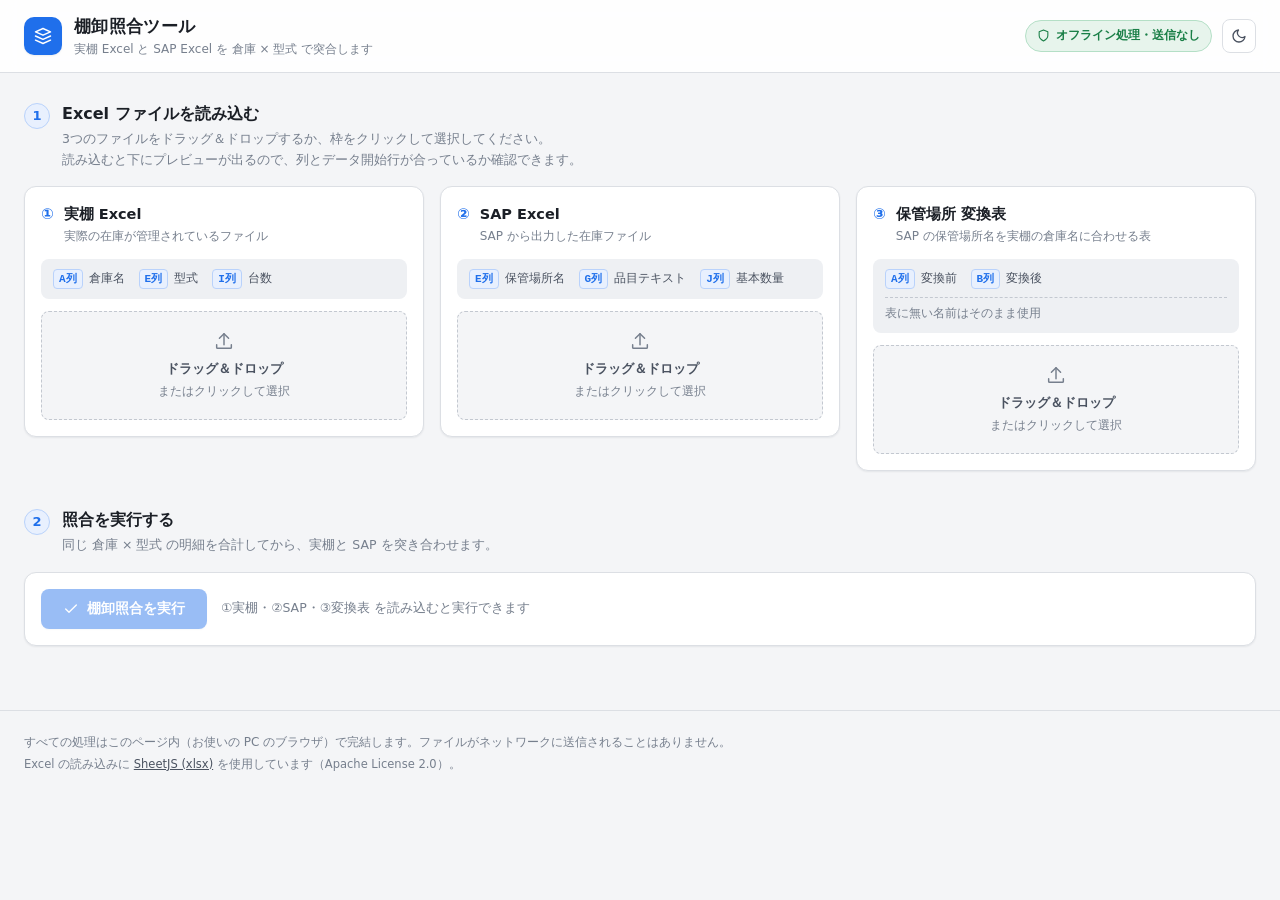
==== 棚卸照合ツール.html @ bb73bb74 "実棚とSAPの棚卸照合ツールを追加 3つのExcel（実棚・SAP・保管場所変換表）を読み込み、倉庫×型式の単位で 数量を集計して突合し、差異をCSVに出力する単一HTMLツール。  - 変換表でSA" ====
<!DOCTYPE html>
<html lang="ja">
<head>
<meta charset="UTF-8">
<meta name="viewport" content="width=device-width, initial-scale=1">
<title>棚卸照合ツール｜実棚 × SAP</title>
<style>/* ============================================================
   棚卸照合ツール スタイル
   Windows 標準フォントで日本語が綺麗に出るよう調整。ライト / ダーク 両対応。
   ============================================================ */

:root {
  color-scheme: light;
  --bg: #f4f5f7;
  --bg-elev: #ffffff;
  --bg-sunken: #eef0f3;
  --line: #dcdfe4;
  --line-strong: #c3c8d0;
  --text: #1b1f26;
  --text-mid: #4a5260;
  --text-dim: #767f8d;

  --accent: #1f6feb;
  --accent-hover: #1a5fd0;
  --accent-ink: #ffffff;
  --accent-soft: #e8f0fe;
  --accent-line: #b9d2fb;

  --ok: #1a7f47;
  --ok-soft: #e7f4ec;
  --ok-line: #b4dfc6;

  --warn: #b45309;
  --warn-soft: #fdf3e3;
  --warn-line: #f0d5a8;

  --danger: #c0362c;
  --danger-soft: #fdeceb;
  --danger-line: #f3c2be;

  --violet: #6b3fc4;
  --violet-soft: #f0eafc;
  --violet-line: #d8c8f5;

  --row-hover: #f7f9fc;
  --radius: 12px;
  --radius-sm: 8px;
  --shadow: 0 1px 2px rgba(16, 24, 40, .05), 0 8px 24px -12px rgba(16, 24, 40, .18);
  --shadow-sm: 0 1px 2px rgba(16, 24, 40, .07);
  --mono: Consolas, "SF Mono", Menlo, "Courier New", monospace;
}

@media (prefers-color-scheme: dark) {
  :root:not([data-theme="light"]) {
    color-scheme: dark;
    --bg: #14171c;
    --bg-elev: #1c2027;
    --bg-sunken: #23282f;
    --line: #2f353e;
    --line-strong: #434c58;
    --text: #e8eaed;
    --text-mid: #b4bbc6;
    --text-dim: #8b94a1;

    --accent: #6ba5ff;
    --accent-hover: #8bb9ff;
    --accent-ink: #0d1626;
    --accent-soft: #17263c;
    --accent-line: #30486e;

    --ok: #58c98a;
    --ok-soft: #14291d;
    --ok-line: #2b5940;

    --warn: #e0a355;
    --warn-soft: #2b2114;
    --warn-line: #5c4525;

    --danger: #f08a80;
    --danger-soft: #2e1a18;
    --danger-line: #5e332e;

    --violet: #b294f0;
    --violet-soft: #241c38;
    --violet-line: #45376b;

    --row-hover: #222831;
    --shadow: 0 1px 2px rgba(0, 0, 0, .3), 0 8px 24px -12px rgba(0, 0, 0, .6);
    --shadow-sm: 0 1px 2px rgba(0, 0, 0, .35);
  }
}

:root[data-theme="dark"] {
  color-scheme: dark;
  --bg: #14171c;
  --bg-elev: #1c2027;
  --bg-sunken: #23282f;
  --line: #2f353e;
  --line-strong: #434c58;
  --text: #e8eaed;
  --text-mid: #b4bbc6;
  --text-dim: #8b94a1;

  --accent: #6ba5ff;
  --accent-hover: #8bb9ff;
  --accent-ink: #0d1626;
  --accent-soft: #17263c;
  --accent-line: #30486e;

  --ok: #58c98a;
  --ok-soft: #14291d;
  --ok-line: #2b5940;

  --warn: #e0a355;
  --warn-soft: #2b2114;
  --warn-line: #5c4525;

  --danger: #f08a80;
  --danger-soft: #2e1a18;
  --danger-line: #5e332e;

  --violet: #b294f0;
  --violet-soft: #241c38;
  --violet-line: #45376b;

  --row-hover: #222831;
  --shadow: 0 1px 2px rgba(0, 0, 0, .3), 0 8px 24px -12px rgba(0, 0, 0, .6);
  --shadow-sm: 0 1px 2px rgba(0, 0, 0, .35);
}

* { box-sizing: border-box; }

/* クラス側の display 指定が UA の [hidden] より強いため、明示的に打ち消す */
[hidden] { display: none !important; }

html, body { height: auto; }

body {
  margin: 0;
  background: var(--bg);
  color: var(--text);
  font-family: "Yu Gothic UI", "Segoe UI", "Meiryo UI", "Hiragino Kaku Gothic ProN",
               "Noto Sans JP", system-ui, sans-serif;
  font-size: 14px;
  line-height: 1.65;
  -webkit-font-smoothing: antialiased;
  overflow-x: hidden;
}

svg { width: 1em; height: 1em; display: block; }

/* ---------------- ヘッダ ---------------- */

.topbar {
  position: sticky;
  top: 0;
  z-index: 20;
  background: color-mix(in srgb, var(--bg-elev) 88%, transparent);
  backdrop-filter: blur(10px);
  border-bottom: 1px solid var(--line);
}

.topbar-inner {
  max-width: 1400px;
  margin: 0 auto;
  padding: 12px 24px;
  display: flex;
  align-items: center;
  justify-content: space-between;
  gap: 16px;
  flex-wrap: wrap;
}

.brand { display: flex; align-items: center; gap: 12px; min-width: 0; }

.brand-mark {
  width: 38px;
  height: 38px;
  flex: none;
  border-radius: 10px;
  display: grid;
  place-items: center;
  background: var(--accent);
  color: var(--accent-ink);
  font-size: 20px;
  box-shadow: var(--shadow-sm);
}

.brand h1 {
  margin: 0;
  font-size: 17px;
  font-weight: 700;
  letter-spacing: .02em;
}

.brand-sub {
  margin: 0;
  font-size: 12px;
  color: var(--text-dim);
}

.topbar-actions { display: flex; align-items: center; gap: 10px; }

.badge {
  display: inline-flex;
  align-items: center;
  gap: 6px;
  padding: 5px 11px;
  border-radius: 999px;
  font-size: 12px;
  font-weight: 600;
  white-space: nowrap;
}

.badge svg { font-size: 13px; }

.badge-safe {
  background: var(--ok-soft);
  color: var(--ok);
  border: 1px solid var(--ok-line);
}

.icon-btn {
  width: 34px;
  height: 34px;
  display: grid;
  place-items: center;
  border-radius: var(--radius-sm);
  border: 1px solid var(--line);
  background: var(--bg-elev);
  color: var(--text-mid);
  cursor: pointer;
  font-size: 16px;
  transition: background .15s, color .15s, border-color .15s;
}

.icon-btn:hover { background: var(--bg-sunken); color: var(--text); }

/* ---------------- レイアウト ---------------- */

.wrap {
  max-width: 1400px;
  margin: 0 auto;
  padding: 28px 24px 64px;
}

.step + .step { margin-top: 36px; }

.step-head {
  display: flex;
  gap: 12px;
  align-items: flex-start;
  margin-bottom: 16px;
}

.step-no {
  width: 26px;
  height: 26px;
  flex: none;
  margin-top: 2px;
  border-radius: 50%;
  display: grid;
  place-items: center;
  background: var(--accent-soft);
  color: var(--accent);
  border: 1px solid var(--accent-line);
  font-size: 13px;
  font-weight: 700;
}

.step-head h2 {
  margin: 0;
  font-size: 16px;
  font-weight: 700;
}

.step-desc {
  margin: 2px 0 0;
  font-size: 12.5px;
  color: var(--text-dim);
}

/* ---------------- ファイルカード ---------------- */

.cards {
  display: grid;
  grid-template-columns: repeat(auto-fit, minmax(320px, 1fr));
  gap: 16px;
  align-items: start;
}

.card {
  background: var(--bg-elev);
  border: 1px solid var(--line);
  border-radius: var(--radius);
  padding: 16px;
  box-shadow: var(--shadow-sm);
  transition: border-color .15s, box-shadow .15s;
  min-width: 0;
}

.card.ready { border-color: var(--ok-line); }

.card-head { display: flex; gap: 10px; align-items: flex-start; }

.card-no {
  font-size: 15px;
  font-weight: 700;
  color: var(--accent);
  flex: none;
  line-height: 1.5;
}

.card-title h3 { margin: 0; font-size: 14.5px; font-weight: 700; }
.card-title p { margin: 0; font-size: 12px; color: var(--text-dim); }

.cols {
  list-style: none;
  margin: 12px 0;
  padding: 10px 12px;
  background: var(--bg-sunken);
  border-radius: var(--radius-sm);
  display: flex;
  flex-wrap: wrap;
  gap: 6px 14px;
  font-size: 12px;
}

.cols li { display: flex; align-items: baseline; gap: 6px; }

.cols b {
  font-family: var(--mono);
  font-size: 11px;
  font-weight: 700;
  color: var(--accent);
  background: var(--accent-soft);
  border: 1px solid var(--accent-line);
  border-radius: 4px;
  padding: 0 5px;
}

.cols span { color: var(--text-mid); }

.cols-note {
  width: 100%;
  color: var(--text-dim);
  font-size: 11.5px;
  border-top: 1px dashed var(--line-strong);
  padding-top: 6px;
  margin-top: 2px;
}

.drop {
  border: 1.5px dashed var(--line-strong);
  border-radius: var(--radius-sm);
  background: var(--bg);
  padding: 18px 14px;
  cursor: pointer;
  transition: border-color .15s, background .15s;
  outline: none;
}

.drop:hover, .drop:focus-visible { border-color: var(--accent); background: var(--accent-soft); }
.drop.dragover { border-color: var(--accent); background: var(--accent-soft); border-style: solid; }
.drop.filled { border-style: solid; border-color: var(--ok-line); background: var(--ok-soft); cursor: default; }
.drop.error { border-color: var(--danger); background: var(--danger-soft); }

.drop-empty {
  display: flex;
  flex-direction: column;
  align-items: center;
  gap: 2px;
  color: var(--text-dim);
}

.drop-empty svg { font-size: 22px; margin-bottom: 4px; }
.drop-main { font-size: 13px; font-weight: 600; color: var(--text-mid); }
.drop-sub { font-size: 11.5px; }

.drop-filled {
  display: grid;
  grid-template-columns: auto 1fr auto;
  grid-template-areas: "icon name clear" "icon meta clear";
  gap: 0 10px;
  align-items: center;
}

.file-icon {
  grid-area: icon;
  width: 34px;
  height: 34px;
  border-radius: 6px;
  display: grid;
  place-items: center;
  background: var(--ok);
  color: #fff;
  font-size: 10px;
  font-weight: 700;
  letter-spacing: .04em;
}

.file-name {
  grid-area: name;
  font-size: 13px;
  font-weight: 600;
  word-break: break-all;
  line-height: 1.35;
}

.file-meta { grid-area: meta; font-size: 11.5px; color: var(--text-dim); }

.clear-btn {
  grid-area: clear;
  align-self: center;
  border: 1px solid var(--line-strong);
  background: var(--bg-elev);
  color: var(--text-mid);
  border-radius: 6px;
  padding: 3px 9px;
  font-size: 11.5px;
  cursor: pointer;
  font-family: inherit;
}

.clear-btn:hover { border-color: var(--danger); color: var(--danger); }

.settings {
  display: flex;
  flex-wrap: wrap;
  align-items: flex-end;
  gap: 10px;
  margin-top: 12px;
}

.settings label {
  display: flex;
  flex-direction: column;
  gap: 3px;
  font-size: 11.5px;
  color: var(--text-mid);
  font-weight: 600;
}

.settings select, .settings input {
  font-family: inherit;
  font-size: 13px;
  padding: 5px 8px;
  border: 1px solid var(--line-strong);
  border-radius: 6px;
  background: var(--bg-elev);
  color: var(--text);
}

.settings select { max-width: 190px; }
.settings input { width: 84px; }
.settings select:focus, .settings input:focus { outline: 2px solid var(--accent); outline-offset: -1px; }

.settings-hint { font-size: 11px; color: var(--text-dim); padding-bottom: 6px; }

.preview { margin-top: 12px; }

.preview-title {
  font-size: 11.5px;
  color: var(--text-dim);
  margin: 0 0 5px;
  display: flex;
  justify-content: space-between;
  gap: 8px;
}

.preview-scroll {
  overflow-x: auto;
  border: 1px solid var(--line);
  border-radius: var(--radius-sm);
}

.preview table { border-collapse: collapse; width: 100%; font-size: 11.5px; }

.preview th, .preview td {
  padding: 4px 8px;
  border-bottom: 1px solid var(--line);
  text-align: left;
  white-space: nowrap;
  max-width: 200px;
  overflow: hidden;
  text-overflow: ellipsis;
}

.preview thead th {
  background: var(--bg-sunken);
  color: var(--text-mid);
  font-weight: 600;
  position: sticky;
  top: 0;
}

.preview tbody tr:last-child td { border-bottom: none; }
.preview .rowno { color: var(--text-dim); font-family: var(--mono); width: 1%; }
.preview .num { text-align: right; font-family: var(--mono); }
.preview .empty-cell { color: var(--danger); font-style: italic; }

.card-error {
  margin-top: 10px;
  font-size: 12px;
  color: var(--danger);
  background: var(--danger-soft);
  border: 1px solid var(--danger-line);
  border-radius: var(--radius-sm);
  padding: 8px 10px;
}

/* ---------------- 実行 ---------------- */

.run-bar {
  display: flex;
  align-items: center;
  gap: 14px;
  flex-wrap: wrap;
  background: var(--bg-elev);
  border: 1px solid var(--line);
  border-radius: var(--radius);
  padding: 16px;
  box-shadow: var(--shadow-sm);
}

.primary-btn {
  display: inline-flex;
  align-items: center;
  gap: 8px;
  border: none;
  border-radius: var(--radius-sm);
  background: var(--accent);
  color: var(--accent-ink);
  font-family: inherit;
  font-size: 14px;
  font-weight: 700;
  padding: 11px 22px;
  cursor: pointer;
  box-shadow: var(--shadow-sm);
  transition: background .15s, transform .06s;
}

.primary-btn:hover:not(:disabled) { background: var(--accent-hover); }
.primary-btn:active:not(:disabled) { transform: translateY(1px); }
.primary-btn:disabled { opacity: .45; cursor: not-allowed; }
.primary-btn svg { font-size: 16px; }

.run-hint { font-size: 12.5px; color: var(--text-dim); }
.run-hint.ready { color: var(--ok); font-weight: 600; }

/* ---------------- 結果サマリー ---------------- */

.summary {
  display: grid;
  grid-template-columns: repeat(auto-fit, minmax(160px, 1fr));
  gap: 12px;
  margin-bottom: 12px;
}

.stat {
  background: var(--bg-elev);
  border: 1px solid var(--line);
  border-left: 3px solid var(--line-strong);
  border-radius: var(--radius-sm);
  padding: 12px 14px;
  box-shadow: var(--shadow-sm);
}

.stat-label { font-size: 12px; color: var(--text-dim); display: flex; align-items: center; gap: 6px; }
.stat-value { font-size: 26px; font-weight: 700; line-height: 1.25; font-variant-numeric: tabular-nums; }
.stat-unit { font-size: 12px; font-weight: 500; color: var(--text-dim); margin-left: 3px; }

.stat.ok { border-left-color: var(--ok); }
.stat.ok .stat-value { color: var(--ok); }
.stat.diff { border-left-color: var(--warn); }
.stat.diff .stat-value { color: var(--warn); }
.stat.actual-only { border-left-color: var(--danger); }
.stat.actual-only .stat-value { color: var(--danger); }
.stat.sap-only { border-left-color: var(--violet); }
.stat.sap-only .stat-value { color: var(--violet); }

.totals {
  display: flex;
  flex-wrap: wrap;
  gap: 8px 26px;
  padding: 12px 16px;
  margin-bottom: 12px;
  background: var(--bg-elev);
  border: 1px solid var(--line);
  border-radius: var(--radius-sm);
  font-size: 13px;
}

.totals dl { display: flex; align-items: baseline; gap: 8px; margin: 0; }
.totals dt { color: var(--text-dim); font-size: 12px; }
.totals dd { margin: 0; font-weight: 700; font-variant-numeric: tabular-nums; }
.totals dd.pos { color: var(--danger); }
.totals dd.neg { color: var(--violet); }
.totals dd.zero { color: var(--ok); }

/* ---------------- 警告パネル ---------------- */

.panel {
  border: 1px solid var(--warn-line);
  background: var(--warn-soft);
  border-radius: var(--radius-sm);
  margin-bottom: 12px;
  overflow: hidden;
}

.panel-head {
  width: 100%;
  display: flex;
  align-items: center;
  gap: 8px;
  padding: 10px 14px;
  background: none;
  border: none;
  font-family: inherit;
  font-size: 13px;
  font-weight: 600;
  color: var(--warn);
  cursor: pointer;
  text-align: left;
}

.panel-head .warn-icon { font-size: 15px; flex: none; }
.panel-head .chev { margin-left: auto; font-size: 15px; transition: transform .15s; }
.panel-head[aria-expanded="true"] .chev { transform: rotate(180deg); }

.panel-body { padding: 0 14px 12px; font-size: 12.5px; color: var(--text-mid); }
.panel-body h4 { margin: 10px 0 4px; font-size: 12.5px; color: var(--text); }
.panel-body ul { margin: 0; padding-left: 20px; }
.panel-body li { margin: 2px 0; }
.panel-body code { font-family: var(--mono); background: var(--bg-sunken); padding: 0 4px; border-radius: 3px; }
.panel-more { color: var(--text-dim); font-style: italic; }

/* ---------------- ツールバー ---------------- */

.toolbar {
  display: flex;
  justify-content: space-between;
  align-items: center;
  gap: 12px;
  flex-wrap: wrap;
  margin-bottom: 10px;
}

.filters { display: flex; gap: 6px; flex-wrap: wrap; }

.filter-btn {
  display: inline-flex;
  align-items: center;
  gap: 6px;
  border: 1px solid var(--line-strong);
  background: var(--bg-elev);
  color: var(--text-mid);
  border-radius: 999px;
  padding: 5px 13px;
  font-family: inherit;
  font-size: 12.5px;
  font-weight: 600;
  cursor: pointer;
  transition: background .15s, color .15s, border-color .15s;
}

.filter-btn:hover { border-color: var(--accent); color: var(--accent); }

.filter-btn[aria-selected="true"] {
  background: var(--accent);
  border-color: var(--accent);
  color: var(--accent-ink);
}

.filter-count {
  font-variant-numeric: tabular-nums;
  background: var(--bg-sunken);
  color: var(--text-mid);
  border-radius: 999px;
  padding: 0 6px;
  font-size: 11px;
}

.filter-btn[aria-selected="true"] .filter-count {
  background: color-mix(in srgb, var(--accent-ink) 24%, transparent);
  color: var(--accent-ink);
}

.tools { display: flex; gap: 8px; align-items: center; flex-wrap: wrap; }

.search { position: relative; display: flex; align-items: center; }

.search svg {
  position: absolute;
  left: 9px;
  font-size: 14px;
  color: var(--text-dim);
  pointer-events: none;
}

.search input {
  font-family: inherit;
  font-size: 13px;
  padding: 7px 10px 7px 30px;
  width: 210px;
  border: 1px solid var(--line-strong);
  border-radius: var(--radius-sm);
  background: var(--bg-elev);
  color: var(--text);
}

.search input:focus { outline: 2px solid var(--accent); outline-offset: -1px; }

.ghost-btn {
  display: inline-flex;
  align-items: center;
  gap: 6px;
  border: 1px solid var(--line-strong);
  background: var(--bg-elev);
  color: var(--text-mid);
  border-radius: var(--radius-sm);
  padding: 7px 14px;
  font-family: inherit;
  font-size: 12.5px;
  font-weight: 600;
  cursor: pointer;
  transition: background .15s, color .15s, border-color .15s;
}

.ghost-btn:hover { border-color: var(--accent); color: var(--accent); background: var(--accent-soft); }
.ghost-btn.accent { border-color: var(--accent); color: var(--accent); }
.ghost-btn svg { font-size: 14px; }

/* ---------------- 結果テーブル ---------------- */

.table-wrap {
  background: var(--bg-elev);
  border: 1px solid var(--line);
  border-radius: var(--radius);
  overflow-x: auto;
  box-shadow: var(--shadow-sm);
  max-height: 68vh;
  overflow-y: auto;
}

#resultTable {
  border-collapse: collapse;
  width: 100%;
  font-size: 13px;
}

#resultTable thead th {
  position: sticky;
  top: 0;
  z-index: 2;
  background: var(--bg-sunken);
  color: var(--text-mid);
  font-size: 12px;
  font-weight: 600;
  text-align: left;
  padding: 9px 12px;
  white-space: nowrap;
  border-bottom: 1px solid var(--line-strong);
  cursor: pointer;
  user-select: none;
}

#resultTable thead th:hover { color: var(--accent); }
#resultTable thead th.num { text-align: right; }
#resultTable thead th.sorted::after { content: " ▲"; font-size: 9px; }
#resultTable thead th.sorted.desc::after { content: " ▼"; }

.th-sub {
  display: block;
  font-size: 10.5px;
  font-weight: 400;
  color: var(--text-dim);
}

#resultTable td {
  padding: 8px 12px;
  border-bottom: 1px solid var(--line);
  vertical-align: top;
}

#resultTable tbody tr:hover { background: var(--row-hover); }
#resultTable td.num { text-align: right; font-variant-numeric: tabular-nums; font-family: var(--mono); }
#resultTable td.dim { color: var(--text-dim); }
#resultTable td.model { word-break: break-word; min-width: 140px; }

.pill {
  display: inline-block;
  padding: 2px 9px;
  border-radius: 999px;
  font-size: 11.5px;
  font-weight: 700;
  white-space: nowrap;
}

.pill-match { background: var(--ok-soft); color: var(--ok); border: 1px solid var(--ok-line); }
.pill-diff { background: var(--warn-soft); color: var(--warn); border: 1px solid var(--warn-line); }
.pill-actual-only { background: var(--danger-soft); color: var(--danger); border: 1px solid var(--danger-line); }
.pill-sap-only { background: var(--violet-soft); color: var(--violet); border: 1px solid var(--violet-line); }

tr.row-diff { background: color-mix(in srgb, var(--warn-soft) 55%, transparent); }
tr.row-actual-only { background: color-mix(in srgb, var(--danger-soft) 55%, transparent); }
tr.row-sap-only { background: color-mix(in srgb, var(--violet-soft) 55%, transparent); }

td.delta-pos { color: var(--danger); font-weight: 700; }
td.delta-neg { color: var(--violet); font-weight: 700; }

.table-empty { padding: 32px; text-align: center; color: var(--text-dim); margin: 0; }
.table-foot { font-size: 12px; color: var(--text-dim); margin: 8px 2px 0; }

/* ---------------- フッタ / トースト ---------------- */

.foot {
  max-width: 1400px;
  margin: 0 auto;
  padding: 20px 24px 40px;
  border-top: 1px solid var(--line);
  color: var(--text-dim);
  font-size: 12px;
}

.foot p { margin: 2px 0; }
.foot-sub { font-size: 11.5px; }
.foot a { color: var(--text-mid); }

.toast {
  position: fixed;
  left: 50%;
  bottom: 28px;
  transform: translateX(-50%);
  background: var(--text);
  color: var(--bg-elev);
  padding: 10px 20px;
  border-radius: 999px;
  font-size: 13px;
  font-weight: 600;
  box-shadow: var(--shadow);
  z-index: 60;
}

/* ---------------- 印刷 ---------------- */

@media print {
  .topbar, .toolbar, .run-bar, .foot, .drop, .settings, .preview, .step-no { display: none !important; }
  body { background: #fff; }
  .table-wrap { max-height: none; overflow: visible; border: none; }
  #resultTable thead th { position: static; }
}
</style>
</head>
<body>

<header class="topbar">
  <div class="topbar-inner">
    <div class="brand">
      <span class="brand-mark" aria-hidden="true">
        <svg viewBox="0 0 24 24" fill="none" stroke="currentColor" stroke-width="1.8" stroke-linecap="round" stroke-linejoin="round">
          <path d="M3 7l9-4 9 4-9 4-9-4z"/><path d="M3 12l9 4 9-4"/><path d="M3 17l9 4 9-4"/>
        </svg>
      </span>
      <div>
        <h1>棚卸照合ツール</h1>
        <p class="brand-sub">実棚 Excel と SAP Excel を 倉庫 × 型式 で突合します</p>
      </div>
    </div>
    <div class="topbar-actions">
      <span class="badge badge-safe" title="ファイルはこのPCのブラウザ内だけで処理され、どこにも送信されません">
        <svg viewBox="0 0 24 24" fill="none" stroke="currentColor" stroke-width="2" stroke-linecap="round" stroke-linejoin="round" aria-hidden="true">
          <path d="M12 22s8-4 8-10V5l-8-3-8 3v7c0 6 8 10 8 10z"/>
        </svg>
        オフライン処理・送信なし
      </span>
      <button type="button" id="themeToggle" class="icon-btn" title="表示テーマを切り替え" aria-label="表示テーマを切り替え">
        <svg viewBox="0 0 24 24" fill="none" stroke="currentColor" stroke-width="2" stroke-linecap="round" stroke-linejoin="round" aria-hidden="true">
          <path d="M21 12.8A9 9 0 1 1 11.2 3a7 7 0 0 0 9.8 9.8z"/>
        </svg>
      </button>
    </div>
  </div>
</header>

<main class="wrap">

  <!-- STEP 1 : ファイル -->
  <section class="step">
    <div class="step-head">
      <span class="step-no">1</span>
      <div>
        <h2>Excel ファイルを読み込む</h2>
        <p class="step-desc">3つのファイルをドラッグ＆ドロップするか、枠をクリックして選択してください。<br>
          読み込むと下にプレビューが出るので、列とデータ開始行が合っているか確認できます。</p>
      </div>
    </div>

    <div class="cards" id="cards">
      <!-- ① 実棚 -->
      <article class="card" data-file="actual">
        <div class="card-head">
          <span class="card-no">①</span>
          <div class="card-title">
            <h3>実棚 Excel</h3>
            <p>実際の在庫が管理されているファイル</p>
          </div>
        </div>
        <ul class="cols">
          <li><b>A列</b><span>倉庫名</span></li>
          <li><b>E列</b><span>型式</span></li>
          <li><b>I列</b><span>台数</span></li>
        </ul>
        <div class="drop" tabindex="0" role="button" aria-label="実棚 Excel を選択">
          <input type="file" accept=".xlsx,.xlsm,.xlsb,.xls,.csv" hidden>
          <div class="drop-empty">
            <svg viewBox="0 0 24 24" fill="none" stroke="currentColor" stroke-width="1.6" stroke-linecap="round" stroke-linejoin="round" aria-hidden="true">
              <path d="M12 16V4"/><path d="M7 9l5-5 5 5"/><path d="M4 16v3a1 1 0 0 0 1 1h14a1 1 0 0 0 1-1v-3"/>
            </svg>
            <span class="drop-main">ドラッグ＆ドロップ</span>
            <span class="drop-sub">またはクリックして選択</span>
          </div>
          <div class="drop-filled" hidden>
            <span class="file-icon" aria-hidden="true">XLS</span>
            <span class="file-name"></span>
            <span class="file-meta"></span>
            <button type="button" class="clear-btn" title="選択を解除">解除</button>
          </div>
        </div>
        <div class="settings" hidden>
          <label>シート
            <select class="sheet-select"></select>
          </label>
          <label>データ開始行
            <input type="number" class="start-row" min="1" step="1" value="2">
          </label>
          <span class="settings-hint">1行目がヘッダなら「2」</span>
        </div>
        <div class="preview" hidden></div>
      </article>

      <!-- ② SAP -->
      <article class="card" data-file="sap">
        <div class="card-head">
          <span class="card-no">②</span>
          <div class="card-title">
            <h3>SAP Excel</h3>
            <p>SAP から出力した在庫ファイル</p>
          </div>
        </div>
        <ul class="cols">
          <li><b>E列</b><span>保管場所名</span></li>
          <li><b>G列</b><span>品目テキスト</span></li>
          <li><b>J列</b><span>基本数量</span></li>
        </ul>
        <div class="drop" tabindex="0" role="button" aria-label="SAP Excel を選択">
          <input type="file" accept=".xlsx,.xlsm,.xlsb,.xls,.csv" hidden>
          <div class="drop-empty">
            <svg viewBox="0 0 24 24" fill="none" stroke="currentColor" stroke-width="1.6" stroke-linecap="round" stroke-linejoin="round" aria-hidden="true">
              <path d="M12 16V4"/><path d="M7 9l5-5 5 5"/><path d="M4 16v3a1 1 0 0 0 1 1h14a1 1 0 0 0 1-1v-3"/>
            </svg>
            <span class="drop-main">ドラッグ＆ドロップ</span>
            <span class="drop-sub">またはクリックして選択</span>
          </div>
          <div class="drop-filled" hidden>
            <span class="file-icon" aria-hidden="true">XLS</span>
            <span class="file-name"></span>
            <span class="file-meta"></span>
            <button type="button" class="clear-btn" title="選択を解除">解除</button>
          </div>
        </div>
        <div class="settings" hidden>
          <label>シート
            <select class="sheet-select"></select>
          </label>
          <label>データ開始行
            <input type="number" class="start-row" min="1" step="1" value="2">
          </label>
          <span class="settings-hint">1行目がヘッダなら「2」</span>
        </div>
        <div class="preview" hidden></div>
      </article>

      <!-- ③ 変換表 -->
      <article class="card" data-file="mapping">
        <div class="card-head">
          <span class="card-no">③</span>
          <div class="card-title">
            <h3>保管場所 変換表</h3>
            <p>SAP の保管場所名を実棚の倉庫名に合わせる表</p>
          </div>
        </div>
        <ul class="cols">
          <li><b>A列</b><span>変換前</span></li>
          <li><b>B列</b><span>変換後</span></li>
          <li class="cols-note">表に無い名前はそのまま使用</li>
        </ul>
        <div class="drop" tabindex="0" role="button" aria-label="変換表 Excel を選択">
          <input type="file" accept=".xlsx,.xlsm,.xlsb,.xls,.csv" hidden>
          <div class="drop-empty">
            <svg viewBox="0 0 24 24" fill="none" stroke="currentColor" stroke-width="1.6" stroke-linecap="round" stroke-linejoin="round" aria-hidden="true">
              <path d="M12 16V4"/><path d="M7 9l5-5 5 5"/><path d="M4 16v3a1 1 0 0 0 1 1h14a1 1 0 0 0 1-1v-3"/>
            </svg>
            <span class="drop-main">ドラッグ＆ドロップ</span>
            <span class="drop-sub">またはクリックして選択</span>
          </div>
          <div class="drop-filled" hidden>
            <span class="file-icon" aria-hidden="true">XLS</span>
            <span class="file-name"></span>
            <span class="file-meta"></span>
            <button type="button" class="clear-btn" title="選択を解除">解除</button>
          </div>
        </div>
        <div class="settings" hidden>
          <label>シート
            <select class="sheet-select"></select>
          </label>
          <label>データ開始行
            <input type="number" class="start-row" min="1" step="1" value="2">
          </label>
          <span class="settings-hint">1行目がヘッダなら「2」</span>
        </div>
        <div class="preview" hidden></div>
      </article>
    </div>
  </section>

  <!-- STEP 2 : 実行 -->
  <section class="step">
    <div class="step-head">
      <span class="step-no">2</span>
      <div>
        <h2>照合を実行する</h2>
        <p class="step-desc">同じ 倉庫 × 型式 の明細を合計してから、実棚と SAP を突き合わせます。</p>
      </div>
    </div>
    <div class="run-bar">
      <button type="button" id="runBtn" class="primary-btn" disabled>
        <svg viewBox="0 0 24 24" fill="none" stroke="currentColor" stroke-width="2" stroke-linecap="round" stroke-linejoin="round" aria-hidden="true">
          <path d="M20 6L9 17l-5-5"/>
        </svg>
        棚卸照合を実行
      </button>
      <span id="runHint" class="run-hint">3つのファイルを読み込むと実行できます</span>
    </div>
  </section>

  <!-- STEP 3 : 結果 -->
  <section class="step" id="resultSection" hidden>
    <div class="step-head">
      <span class="step-no">3</span>
      <div>
        <h2>照合結果</h2>
        <p class="step-desc">差異のある行から順に表示しています。CSV は Excel でそのまま開けます。</p>
      </div>
    </div>

    <div class="summary" id="summary"></div>

    <div class="totals" id="totals"></div>

    <div class="panel" id="warnPanel" hidden>
      <button type="button" class="panel-head" id="warnToggle" aria-expanded="false">
        <span class="warn-icon" aria-hidden="true">
          <svg viewBox="0 0 24 24" fill="none" stroke="currentColor" stroke-width="2" stroke-linecap="round" stroke-linejoin="round">
            <path d="M10.3 3.9L1.8 18a2 2 0 0 0 1.7 3h17a2 2 0 0 0 1.7-3L13.7 3.9a2 2 0 0 0-3.4 0z"/>
            <path d="M12 9v4"/><path d="M12 17h.01"/>
          </svg>
        </span>
        <span id="warnTitle">確認事項</span>
        <span class="chev" aria-hidden="true">
          <svg viewBox="0 0 24 24" fill="none" stroke="currentColor" stroke-width="2" stroke-linecap="round" stroke-linejoin="round"><path d="M6 9l6 6 6-6"/></svg>
        </span>
      </button>
      <div class="panel-body" id="warnBody" hidden></div>
    </div>

    <div class="toolbar">
      <div class="filters" id="filters" role="tablist" aria-label="判定で絞り込み"></div>
      <div class="tools">
        <div class="search">
          <svg viewBox="0 0 24 24" fill="none" stroke="currentColor" stroke-width="2" stroke-linecap="round" stroke-linejoin="round" aria-hidden="true">
            <circle cx="11" cy="11" r="7"/><path d="M21 21l-4.3-4.3"/>
          </svg>
          <input type="search" id="searchBox" placeholder="倉庫名・型式で絞り込み" aria-label="倉庫名・型式で絞り込み">
        </div>
        <button type="button" id="csvAll" class="ghost-btn">
          <svg viewBox="0 0 24 24" fill="none" stroke="currentColor" stroke-width="2" stroke-linecap="round" stroke-linejoin="round" aria-hidden="true">
            <path d="M12 4v12"/><path d="M7 11l5 5 5-5"/><path d="M4 20h16"/>
          </svg>
          全件CSV
        </button>
        <button type="button" id="csvDiff" class="ghost-btn accent">
          <svg viewBox="0 0 24 24" fill="none" stroke="currentColor" stroke-width="2" stroke-linecap="round" stroke-linejoin="round" aria-hidden="true">
            <path d="M12 4v12"/><path d="M7 11l5 5 5-5"/><path d="M4 20h16"/>
          </svg>
          差異のみCSV
        </button>
      </div>
    </div>

    <div class="table-wrap">
      <table id="resultTable">
        <thead>
          <tr>
            <th class="th-status" data-sort="status">判定</th>
            <th data-sort="warehouse">倉庫名</th>
            <th data-sort="model">型式</th>
            <th class="num" data-sort="actualQty">実棚台数</th>
            <th class="num" data-sort="sapQty">SAP基本数量</th>
            <th class="num" data-sort="delta">差異<span class="th-sub">実棚 − SAP</span></th>
            <th class="num" data-sort="actualLines">実棚<span class="th-sub">明細数</span></th>
            <th class="num" data-sort="sapLines">SAP<span class="th-sub">明細数</span></th>
            <th data-sort="sapSourceNames">SAP保管場所名<span class="th-sub">変換前</span></th>
          </tr>
        </thead>
        <tbody id="resultBody"></tbody>
      </table>
      <p class="table-empty" id="tableEmpty" hidden>該当する行がありません。</p>
    </div>
    <p class="table-foot" id="tableFoot"></p>
  </section>

</main>

<footer class="foot">
  <p>すべての処理はこのページ内（お使いの PC のブラウザ）で完結します。ファイルがネットワークに送信されることはありません。</p>
  <p class="foot-sub">Excel の読み込みに <a href="https://sheetjs.com/" rel="noreferrer">SheetJS (xlsx)</a> を使用しています（Apache License 2.0）。</p>
</footer>

<div id="toast" class="toast" hidden></div>

<script>/*! xlsx.js (C) 2013-present SheetJS -- http://sheetjs.com */
var DO_NOT_EXPORT_CODEPAGE=true;var cptable={version:"1.15.0"};cptable[437]=function(){var e="\0\b\t\n\x0B\f\r !\"#$%&'()*+,-./0123456789:;<=>?@ABCDEFGHIJKLMNOPQRSTUVWXYZ[\\]^_`abcdefghijklmnopqrstuvwxyz{|}~ÇüéâäàåçêëèïîìÄÅÉæÆôöòûùÿÖÜ¢£¥₧ƒáíóúñÑªº¿⌐¬½¼¡«»░▒▓│┤╡╢╖╕╣║╗╝╜╛┐└┴┬├─┼╞╟╚╔╩╦╠═╬╧╨╤╥╙╘╒╓╫╪┘┌█▄▌▐▀αßΓπΣσµτΦΘΩδ∞φε∩≡±≥≤⌠⌡÷≈°∙·√ⁿ²■ ",r=[],t={};for(var a=0;a!=e.length;++a){if(e.charCodeAt(a)!==65533)t[e.charAt(a)]=a;r[a]=e.charAt(a)}return{enc:t,dec:r}}();cptable[620]=function(){var e="\0\b\t\n\x0B\f\r !\"#$%&'()*+,-./0123456789:;<=>?@ABCDEFGHIJKLMNOPQRSTUVWXYZ[\\]^_`abcdefghijklmnopqrstuvwxyz{|}~ÇüéâäàąçêëèïîćÄĄĘęłôöĆûùŚÖÜ¢Ł¥śƒŹŻóÓńŃźż¿⌐¬½¼¡«»░▒▓│┤╡╢╖╕╣║╗╝╜╛┐└┴┬├─┼╞╟╚╔╩╦╠═╬╧╨╤╥╙╘╒╓╫╪┘┌█▄▌▐▀αßΓπΣσµτΦΘΩδ∞φε∩≡±≥≤⌠⌡÷≈°∙·√ⁿ²■ ",r=[],t={};for(var a=0;a!=e.length;++a){if(e.charCodeAt(a)!==65533)t[e.charAt(a)]=a;r[a]=e.charAt(a)}return{enc:t,dec:r}}();cptable[737]=function(){var e="\0\b\t\n\x0B\f\r !\"#$%&'()*+,-./0123456789:;<=>?@ABCDEFGHIJKLMNOPQRSTUVWXYZ[\\]^_`abcdefghijklmnopqrstuvwxyz{|}~ΑΒΓΔΕΖΗΘΙΚΛΜΝΞΟΠΡΣΤΥΦΧΨΩαβγδεζηθικλμνξοπρσςτυφχψ░▒▓│┤╡╢╖╕╣║╗╝╜╛┐└┴┬├─┼╞╟╚╔╩╦╠═╬╧╨╤╥╙╘╒╓╫╪┘┌█▄▌▐▀ωάέήϊίόύϋώΆΈΉΊΌΎΏ±≥≤ΪΫ÷≈°∙·√ⁿ²■ ",r=[],t={};for(var a=0;a!=e.length;++a){if(e.charCodeAt(a)!==65533)t[e.charAt(a)]=a;r[a]=e.charAt(a)}return{enc:t,dec:r}}();cptable[850]=function(){var e="\0\b\t\n\x0B\f\r !\"#$%&'()*+,-./0123456789:;<=>?@ABCDEFGHIJKLMNOPQRSTUVWXYZ[\\]^_`abcdefghijklmnopqrstuvwxyz{|}~ÇüéâäàåçêëèïîìÄÅÉæÆôöòûùÿÖÜø£Ø×ƒáíóúñÑªº¿®¬½¼¡«»░▒▓│┤ÁÂÀ©╣║╗╝¢¥┐└┴┬├─┼ãÃ╚╔╩╦╠═╬¤ðÐÊËÈıÍÎÏ┘┌█▄¦Ì▀ÓßÔÒõÕµþÞÚÛÙýÝ¯´­±‗¾¶§÷¸°¨·¹³²■ ",r=[],t={};for(var a=0;a!=e.length;++a){if(e.charCodeAt(a)!==65533)t[e.charAt(a)]=a;r[a]=e.charAt(a)}return{enc:t,dec:r}}();cptable[852]=function(){var e="\0\b\t\n\x0B\f\r !\"#$%&'()*+,-./0123456789:;<=>?@ABCDEFGHIJKLMNOPQRSTUVWXYZ[\\]^_`abcdefghijklmnopqrstuvwxyz{|}~ÇüéâäůćçłëŐőîŹÄĆÉĹĺôöĽľŚśÖÜŤťŁ×čáíóúĄąŽžĘę¬źČş«»░▒▓│┤ÁÂĚŞ╣║╗╝Żż┐└┴┬├─┼Ăă╚╔╩╦╠═╬¤đĐĎËďŇÍÎě┘┌█▄ŢŮ▀ÓßÔŃńňŠšŔÚŕŰýÝţ´­˝˛ˇ˘§÷¸°¨˙űŘř■ ",r=[],t={};for(var a=0;a!=e.length;++a){if(e.charCodeAt(a)!==65533)t[e.charAt(a)]=a;r[a]=e.charAt(a)}return{enc:t,dec:r}}();cptable[857]=function(){var e="\0\b\t\n\x0B\f\r !\"#$%&'()*+,-./0123456789:;<=>?@ABCDEFGHIJKLMNOPQRSTUVWXYZ[\\]^_`abcdefghijklmnopqrstuvwxyz{|}~ÇüéâäàåçêëèïîıÄÅÉæÆôöòûùİÖÜø£ØŞşáíóúñÑĞğ¿®¬½¼¡«»░▒▓│┤ÁÂÀ©╣║╗╝¢¥┐└┴┬├─┼ãÃ╚╔╩╦╠═╬¤ºªÊËÈ�ÍÎÏ┘┌█▄¦Ì▀ÓßÔÒõÕµ�×ÚÛÙìÿ¯´­±�¾¶§÷¸°¨·¹³²■ ",r=[],t={};for(var a=0;a!=e.length;++a){if(e.charCodeAt(a)!==65533)t[e.charAt(a)]=a;r[a]=e.charAt(a)}return{enc:t,dec:r}}();cptable[861]=function(){var e="\0\b\t\n\x0B\f\r !\"#$%&'()*+,-./0123456789:;<=>?@ABCDEFGHIJKLMNOPQRSTUVWXYZ[\\]^_`abcdefghijklmnopqrstuvwxyz{|}~ÇüéâäàåçêëèÐðÞÄÅÉæÆôöþûÝýÖÜø£Ø₧ƒáíóúÁÍÓÚ¿⌐¬½¼¡«»░▒▓│┤╡╢╖╕╣║╗╝╜╛┐└┴┬├─┼╞╟╚╔╩╦╠═╬╧╨╤╥╙╘╒╓╫╪┘┌█▄▌▐▀αßΓπΣσµτΦΘΩδ∞φε∩≡±≥≤⌠⌡÷≈°∙·√ⁿ²■ ",r=[],t={};for(var a=0;a!=e.length;++a){if(e.charCodeAt(a)!==65533)t[e.charAt(a)]=a;r[a]=e.charAt(a)}return{enc:t,dec:r}}();cptable[865]=function(){var e="\0\b\t\n\x0B\f\r !\"#$%&'()*+,-./0123456789:;<=>?@ABCDEFGHIJKLMNOPQRSTUVWXYZ[\\]^_`abcdefghijklmnopqrstuvwxyz{|}~ÇüéâäàåçêëèïîìÄÅÉæÆôöòûùÿÖÜø£Ø₧ƒáíóúñÑªº¿⌐¬½¼¡«¤░▒▓│┤╡╢╖╕╣║╗╝╜╛┐└┴┬├─┼╞╟╚╔╩╦╠═╬╧╨╤╥╙╘╒╓╫╪┘┌█▄▌▐▀αßΓπΣσµτΦΘΩδ∞φε∩≡±≥≤⌠⌡÷≈°∙·√ⁿ²■ ",r=[],t={};for(var a=0;a!=e.length;++a){if(e.charCodeAt(a)!==65533)t[e.charAt(a)]=a;r[a]=e.charAt(a)}return{enc:t,dec:r}}();cptable[866]=function(){var e="\0\b\t\n\x0B\f\r !\"#$%&'()*+,-./0123456789:;<=>?@ABCDEFGHIJKLMNOPQRSTUVWXYZ[\\]^_`abcdefghijklmnopqrstuvwxyz{|}~АБВГДЕЖЗИЙКЛМНОПРСТУФХЦЧШЩЪЫЬЭЮЯабвгдежзийклмноп░▒▓│┤╡╢╖╕╣║╗╝╜╛┐└┴┬├─┼╞╟╚╔╩╦╠═╬╧╨╤╥╙╘╒╓╫╪┘┌█▄▌▐▀рстуфхцчшщъыьэюяЁёЄєЇїЎў°∙·√№¤■ ",r=[],t={};for(var a=0;a!=e.length;++a){if(e.charCodeAt(a)!==65533)t[e.charAt(a)]=a;r[a]=e.charAt(a)}return{enc:t,dec:r}}();cptable[874]=function(){var e="\0\b\t\n\x0B\f\r !\"#$%&'()*+,-./0123456789:;<=>?@ABCDEFGHIJKLMNOPQRSTUVWXYZ[\\]^_`abcdefghijklmnopqrstuvwxyz{|}~€����…�����������‘’“”•–—�������� กขฃคฅฆงจฉชซฌญฎฏฐฑฒณดตถทธนบปผฝพฟภมยรฤลฦวศษสหฬอฮฯะัาำิีึืฺุู����฿เแโใไๅๆ็่้๊๋์ํ๎๏๐๑๒๓๔๕๖๗๘๙๚๛����",r=[],t={};for(var a=0;a!=e.length;++a){if(e.charCodeAt(a)!==65533)t[e.charAt(a)]=a;r[a]=e.charAt(a)}return{enc:t,dec:r}}();cptable[895]=function(){var e="\0\b\t\n\x0B\f\r !\"#$%&'()*+,-./0123456789:;<=>?@ABCDEFGHIJKLMNOPQRSTUVWXYZ[\\]^_`abcdefghijklmnopqrstuvwxyz{|}~ČüéďäĎŤčěĚĹÍľǪÄÁÉžŽôöÓůÚýÖÜŠĽÝŘťáíóúňŇŮÔšřŕŔ¼§«»░▒▓│┤╡╢╖╕╣║╗╝╜╛┐└┴┬├─┼╞╟╚╔╩╦╠═╬╧╨╤╥╙╘╒╓╫╪┘┌█▄▌▐▀αßΓπΣσµτΦΘΩδ∞φε∩≡±≥≤⌠⌡÷≈°∙·√ⁿ²■ ",r=[],t={};for(var a=0;a!=e.length;++a){if(e.charCodeAt(a)!==65533)t[e.charAt(a)]=a;r[a]=e.charAt(a)}return{enc:t,dec:r}}();cptable[932]=function(){var e=[],r={},t=[],a;t[0]="\0\b\t\n\x0B\f\r !\"#$%&'()*+,-./0123456789:;<=>?@ABCDEFGHIJKLMNOPQRSTUVWXYZ[\\]^_`abcdefghijklmnopqrstuvwxyz{|}~���������������������������������｡｢｣､･ｦｧｨｩｪｫｬｭｮｯｰｱｲｳｴｵｶｷｸｹｺｻｼｽｾｿﾀﾁﾂﾃﾄﾅﾆﾇﾈﾉﾊﾋﾌﾍﾎﾏﾐﾑﾒﾓﾔﾕﾖﾗﾘﾙﾚﾛﾜﾝﾞﾟ��������������������������������".split("");for(a=0;a!=t[0].length;++a)if(t[0][a].charCodeAt(0)!==65533){r[t[0][a]]=0+a;e[0+a]=t[0][a]}t[129]="����������������������������������������������������������������　、。，．・：；？！゛゜´｀¨＾￣＿ヽヾゝゞ〃仝々〆〇ー―‐／＼～∥｜…‥‘’“”（）〔〕［］｛｝〈〉《》「」『』【】＋－±×�÷＝≠＜＞≦≧∞∴♂♀°′″℃￥＄￠￡％＃＆＊＠§☆★○●◎◇◆□■△▲▽▼※〒→←↑↓〓�����������∈∋⊆⊇⊂⊃∪∩��������∧∨￢⇒⇔∀∃�����������∠⊥⌒∂∇≡≒≪≫√∽∝∵∫∬�������Å‰♯♭♪†‡¶����◯���".split("");for(a=0;a!=t[129].length;++a)if(t[129][a].charCodeAt(0)!==65533){r[t[129][a]]=33024+a;e[33024+a]=t[129][a]}t[130]="�������������������������������������������������������������������������������０１２３４５６７８９�������ＡＢＣＤＥＦＧＨＩＪＫＬＭＮＯＰＱＲＳＴＵＶＷＸＹＺ�������ａｂｃｄｅｆｇｈｉｊｋｌｍｎｏｐｑｒｓｔｕｖｗｘｙｚ����ぁあぃいぅうぇえぉおかがきぎくぐけげこごさざしじすずせぜそぞただちぢっつづてでとどなにぬねのはばぱひびぴふぶぷへべぺほぼぽまみむめもゃやゅゆょよらりるれろゎわゐゑをん��������������".split("");for(a=0;a!=t[130].length;++a)if(t[130][a].charCodeAt(0)!==65533){r[t[130][a]]=33280+a;e[33280+a]=t[130][a]}t[131]="����������������������������������������������������������������ァアィイゥウェエォオカガキギクグケゲコゴサザシジスズセゼソゾタダチヂッツヅテデトドナニヌネノハバパヒビピフブプヘベペホボポマミ�ムメモャヤュユョヨラリルレロヮワヰヱヲンヴヵヶ��������ΑΒΓΔΕΖΗΘΙΚΛΜΝΞΟΠΡΣΤΥΦΧΨΩ��������αβγδεζηθικλμνξοπρστυφχψω�����������������������������������������".split("");for(a=0;a!=t[131].length;++a)if(t[131][a].charCodeAt(0)!==65533){r[t[131][a]]=33536+a;e[33536+a]=t[131][a]}t[132]="����������������������������������������������������������������АБВГДЕЁЖЗИЙКЛМНОПРСТУФХЦЧШЩЪЫЬЭЮЯ���������������абвгдеёжзийклмн�опрстуфхцчшщъыьэюя�������������─│┌┐┘└├┬┤┴┼━┃┏┓┛┗┣┳┫┻╋┠┯┨┷┿┝┰┥┸╂�����������������������������������������������������������������".split("");for(a=0;a!=t[132].length;++a)if(t[132][a].charCodeAt(0)!==65533){r[t[132][a]]=33792+a;e[33792+a]=t[132][a]}t[135]="����������������������������������������������������������������①②③④⑤⑥⑦⑧⑨⑩⑪⑫⑬⑭⑮⑯⑰⑱⑲⑳ⅠⅡⅢⅣⅤⅥⅦⅧⅨⅩ�㍉㌔㌢㍍㌘㌧㌃㌶㍑㍗㌍㌦㌣㌫㍊㌻㎜㎝㎞㎎㎏㏄㎡��������㍻�〝〟№㏍℡㊤㊥㊦㊧㊨㈱㈲㈹㍾㍽㍼≒≡∫∮∑√⊥∠∟⊿∵∩∪���������������������������������������������������������������������������������������������������".split("");for(a=0;a!=t[135].length;++a)if(t[135][a].charCodeAt(0)!==65533){r[t[135][a]]=34560+a;e[34560+a]=t[135][a]}t[136]="���������������������������������������������������������������������������������������������������������������������������������������������������������������亜唖娃阿哀愛挨姶逢葵茜穐悪握渥旭葦芦鯵梓圧斡扱宛姐虻飴絢綾鮎或粟袷安庵按暗案闇鞍杏以伊位依偉囲夷委威尉惟意慰易椅為畏異移維緯胃萎衣謂違遺医井亥域育郁磯一壱溢逸稲茨芋鰯允印咽員因姻引飲淫胤蔭���".split("");for(a=0;a!=t[136].length;++a)if(t[136][a].charCodeAt(0)!==65533){r[t[136][a]]=34816+a;e[34816+a]=t[136][a]}t[137]="����������������������������������������������������������������院陰隠韻吋右宇烏羽迂雨卯鵜窺丑碓臼渦嘘唄欝蔚鰻姥厩浦瓜閏噂云運雲荏餌叡営嬰影映曳栄永泳洩瑛盈穎頴英衛詠鋭液疫益駅悦謁越閲榎厭円�園堰奄宴延怨掩援沿演炎焔煙燕猿縁艶苑薗遠鉛鴛塩於汚甥凹央奥往応押旺横欧殴王翁襖鴬鴎黄岡沖荻億屋憶臆桶牡乙俺卸恩温穏音下化仮何伽価佳加可嘉夏嫁家寡科暇果架歌河火珂禍禾稼箇花苛茄荷華菓蝦課嘩貨迦過霞蚊俄峨我牙画臥芽蛾賀雅餓駕介会解回塊壊廻快怪悔恢懐戒拐改���".split("");for(a=0;a!=t[137].length;++a)if(t[137][a].charCodeAt(0)!==65533){r[t[137][a]]=35072+a;e[35072+a]=t[137][a]}t[138]="����������������������������������������������������������������魁晦械海灰界皆絵芥蟹開階貝凱劾外咳害崖慨概涯碍蓋街該鎧骸浬馨蛙垣柿蛎鈎劃嚇各廓拡撹格核殻獲確穫覚角赫較郭閣隔革学岳楽額顎掛笠樫�橿梶鰍潟割喝恰括活渇滑葛褐轄且鰹叶椛樺鞄株兜竃蒲釜鎌噛鴨栢茅萱粥刈苅瓦乾侃冠寒刊勘勧巻喚堪姦完官寛干幹患感慣憾換敢柑桓棺款歓汗漢澗潅環甘監看竿管簡緩缶翰肝艦莞観諌貫還鑑間閑関陥韓館舘丸含岸巌玩癌眼岩翫贋雁頑顔願企伎危喜器基奇嬉寄岐希幾忌揮机旗既期棋棄���".split("");for(a=0;a!=t[138].length;++a)if(t[138][a].charCodeAt(0)!==65533){r[t[138][a]]=35328+a;e[35328+a]=t[138][a]}t[139]="����������������������������������������������������������������機帰毅気汽畿祈季稀紀徽規記貴起軌輝飢騎鬼亀偽儀妓宜戯技擬欺犠疑祇義蟻誼議掬菊鞠吉吃喫桔橘詰砧杵黍却客脚虐逆丘久仇休及吸宮弓急救�朽求汲泣灸球究窮笈級糾給旧牛去居巨拒拠挙渠虚許距鋸漁禦魚亨享京供侠僑兇競共凶協匡卿叫喬境峡強彊怯恐恭挟教橋況狂狭矯胸脅興蕎郷鏡響饗驚仰凝尭暁業局曲極玉桐粁僅勤均巾錦斤欣欽琴禁禽筋緊芹菌衿襟謹近金吟銀九倶句区狗玖矩苦躯駆駈駒具愚虞喰空偶寓遇隅串櫛釧屑屈���".split("");for(a=0;a!=t[139].length;++a)if(t[139][a].charCodeAt(0)!==65533){r[t[139][a]]=35584+a;e[35584+a]=t[139][a]}t[140]="����������������������������������������������������������������掘窟沓靴轡窪熊隈粂栗繰桑鍬勲君薫訓群軍郡卦袈祁係傾刑兄啓圭珪型契形径恵慶慧憩掲携敬景桂渓畦稽系経継繋罫茎荊蛍計詣警軽頚鶏芸迎鯨�劇戟撃激隙桁傑欠決潔穴結血訣月件倹倦健兼券剣喧圏堅嫌建憲懸拳捲検権牽犬献研硯絹県肩見謙賢軒遣鍵険顕験鹸元原厳幻弦減源玄現絃舷言諺限乎個古呼固姑孤己庫弧戸故枯湖狐糊袴股胡菰虎誇跨鈷雇顧鼓五互伍午呉吾娯後御悟梧檎瑚碁語誤護醐乞鯉交佼侯候倖光公功効勾厚口向���".split("");for(a=0;a!=t[140].length;++a)if(t[140][a].charCodeAt(0)!==65533){r[t[140][a]]=35840+a;e[35840+a]=t[140][a]}t[141]="����������������������������������������������������������������后喉坑垢好孔孝宏工巧巷幸広庚康弘恒慌抗拘控攻昂晃更杭校梗構江洪浩港溝甲皇硬稿糠紅紘絞綱耕考肯肱腔膏航荒行衡講貢購郊酵鉱砿鋼閤降�項香高鴻剛劫号合壕拷濠豪轟麹克刻告国穀酷鵠黒獄漉腰甑忽惚骨狛込此頃今困坤墾婚恨懇昏昆根梱混痕紺艮魂些佐叉唆嵯左差査沙瑳砂詐鎖裟坐座挫債催再最哉塞妻宰彩才採栽歳済災采犀砕砦祭斎細菜裁載際剤在材罪財冴坂阪堺榊肴咲崎埼碕鷺作削咋搾昨朔柵窄策索錯桜鮭笹匙冊刷���".split("");for(a=0;a!=t[141].length;++a)if(t[141][a].charCodeAt(0)!==65533){r[t[141][a]]=36096+a;e[36096+a]=t[141][a]}t[142]="����������������������������������������������������������������察拶撮擦札殺薩雑皐鯖捌錆鮫皿晒三傘参山惨撒散桟燦珊産算纂蚕讃賛酸餐斬暫残仕仔伺使刺司史嗣四士始姉姿子屍市師志思指支孜斯施旨枝止�死氏獅祉私糸紙紫肢脂至視詞詩試誌諮資賜雌飼歯事似侍児字寺慈持時次滋治爾璽痔磁示而耳自蒔辞汐鹿式識鴫竺軸宍雫七叱執失嫉室悉湿漆疾質実蔀篠偲柴芝屡蕊縞舎写射捨赦斜煮社紗者謝車遮蛇邪借勺尺杓灼爵酌釈錫若寂弱惹主取守手朱殊狩珠種腫趣酒首儒受呪寿授樹綬需囚収周���".split("");for(a=0;a!=t[142].length;++a)if(t[142][a].charCodeAt(0)!==65533){r[t[142][a]]=36352+a;e[36352+a]=t[142][a]}t[143]="����������������������������������������������������������������宗就州修愁拾洲秀秋終繍習臭舟蒐衆襲讐蹴輯週酋酬集醜什住充十従戎柔汁渋獣縦重銃叔夙宿淑祝縮粛塾熟出術述俊峻春瞬竣舜駿准循旬楯殉淳�準潤盾純巡遵醇順処初所暑曙渚庶緒署書薯藷諸助叙女序徐恕鋤除傷償勝匠升召哨商唱嘗奨妾娼宵将小少尚庄床廠彰承抄招掌捷昇昌昭晶松梢樟樵沼消渉湘焼焦照症省硝礁祥称章笑粧紹肖菖蒋蕉衝裳訟証詔詳象賞醤鉦鍾鐘障鞘上丈丞乗冗剰城場壌嬢常情擾条杖浄状畳穣蒸譲醸錠嘱埴飾���".split("");for(a=0;a!=t[143].length;++a)if(t[143][a].charCodeAt(0)!==65533){r[t[143][a]]=36608+a;e[36608+a]=t[143][a]}t[144]="����������������������������������������������������������������拭植殖燭織職色触食蝕辱尻伸信侵唇娠寝審心慎振新晋森榛浸深申疹真神秦紳臣芯薪親診身辛進針震人仁刃塵壬尋甚尽腎訊迅陣靭笥諏須酢図厨�逗吹垂帥推水炊睡粋翠衰遂酔錐錘随瑞髄崇嵩数枢趨雛据杉椙菅頗雀裾澄摺寸世瀬畝是凄制勢姓征性成政整星晴棲栖正清牲生盛精聖声製西誠誓請逝醒青静斉税脆隻席惜戚斥昔析石積籍績脊責赤跡蹟碩切拙接摂折設窃節説雪絶舌蝉仙先千占宣専尖川戦扇撰栓栴泉浅洗染潜煎煽旋穿箭線���".split("");for(a=0;a!=t[144].length;++a)if(t[144][a].charCodeAt(0)!==65533){r[t[144][a]]=36864+a;e[36864+a]=t[144][a]}t[145]="����������������������������������������������������������������繊羨腺舛船薦詮賎践選遷銭銑閃鮮前善漸然全禅繕膳糎噌塑岨措曾曽楚狙疏疎礎祖租粗素組蘇訴阻遡鼠僧創双叢倉喪壮奏爽宋層匝惣想捜掃挿掻�操早曹巣槍槽漕燥争痩相窓糟総綜聡草荘葬蒼藻装走送遭鎗霜騒像増憎臓蔵贈造促側則即息捉束測足速俗属賊族続卒袖其揃存孫尊損村遜他多太汰詑唾堕妥惰打柁舵楕陀駄騨体堆対耐岱帯待怠態戴替泰滞胎腿苔袋貸退逮隊黛鯛代台大第醍題鷹滝瀧卓啄宅托択拓沢濯琢託鐸濁諾茸凧蛸只���".split("");for(a=0;a!=t[145].length;++a)if(t[145][a].charCodeAt(0)!==65533){r[t[145][a]]=37120+a;e[37120+a]=t[145][a]}t[146]="����������������������������������������������������������������叩但達辰奪脱巽竪辿棚谷狸鱈樽誰丹単嘆坦担探旦歎淡湛炭短端箪綻耽胆蛋誕鍛団壇弾断暖檀段男談値知地弛恥智池痴稚置致蜘遅馳築畜竹筑蓄�逐秩窒茶嫡着中仲宙忠抽昼柱注虫衷註酎鋳駐樗瀦猪苧著貯丁兆凋喋寵帖帳庁弔張彫徴懲挑暢朝潮牒町眺聴脹腸蝶調諜超跳銚長頂鳥勅捗直朕沈珍賃鎮陳津墜椎槌追鎚痛通塚栂掴槻佃漬柘辻蔦綴鍔椿潰坪壷嬬紬爪吊釣鶴亭低停偵剃貞呈堤定帝底庭廷弟悌抵挺提梯汀碇禎程締艇訂諦蹄逓���".split("");for(a=0;a!=t[146].length;++a)if(t[146][a].charCodeAt(0)!==65533){r[t[146][a]]=37376+a;e[37376+a]=t[146][a]}t[147]="����������������������������������������������������������������邸鄭釘鼎泥摘擢敵滴的笛適鏑溺哲徹撤轍迭鉄典填天展店添纏甜貼転顛点伝殿澱田電兎吐堵塗妬屠徒斗杜渡登菟賭途都鍍砥砺努度土奴怒倒党冬�凍刀唐塔塘套宕島嶋悼投搭東桃梼棟盗淘湯涛灯燈当痘祷等答筒糖統到董蕩藤討謄豆踏逃透鐙陶頭騰闘働動同堂導憧撞洞瞳童胴萄道銅峠鴇匿得徳涜特督禿篤毒独読栃橡凸突椴届鳶苫寅酉瀞噸屯惇敦沌豚遁頓呑曇鈍奈那内乍凪薙謎灘捺鍋楢馴縄畷南楠軟難汝二尼弐迩匂賑肉虹廿日乳入���".split("");for(a=0;a!=t[147].length;++a)if(t[147][a].charCodeAt(0)!==65533){r[t[147][a]]=37632+a;e[37632+a]=t[147][a]}t[148]="����������������������������������������������������������������如尿韮任妊忍認濡禰祢寧葱猫熱年念捻撚燃粘乃廼之埜嚢悩濃納能脳膿農覗蚤巴把播覇杷波派琶破婆罵芭馬俳廃拝排敗杯盃牌背肺輩配倍培媒梅�楳煤狽買売賠陪這蝿秤矧萩伯剥博拍柏泊白箔粕舶薄迫曝漠爆縛莫駁麦函箱硲箸肇筈櫨幡肌畑畠八鉢溌発醗髪伐罰抜筏閥鳩噺塙蛤隼伴判半反叛帆搬斑板氾汎版犯班畔繁般藩販範釆煩頒飯挽晩番盤磐蕃蛮匪卑否妃庇彼悲扉批披斐比泌疲皮碑秘緋罷肥被誹費避非飛樋簸備尾微枇毘琵眉美���".split("");for(a=0;a!=t[148].length;++a)if(t[148][a].charCodeAt(0)!==65533){r[t[148][a]]=37888+a;e[37888+a]=t[148][a]}t[149]="����������������������������������������������������������������鼻柊稗匹疋髭彦膝菱肘弼必畢筆逼桧姫媛紐百謬俵彪標氷漂瓢票表評豹廟描病秒苗錨鋲蒜蛭鰭品彬斌浜瀕貧賓頻敏瓶不付埠夫婦富冨布府怖扶敷�斧普浮父符腐膚芙譜負賦赴阜附侮撫武舞葡蕪部封楓風葺蕗伏副復幅服福腹複覆淵弗払沸仏物鮒分吻噴墳憤扮焚奮粉糞紛雰文聞丙併兵塀幣平弊柄並蔽閉陛米頁僻壁癖碧別瞥蔑箆偏変片篇編辺返遍便勉娩弁鞭保舗鋪圃捕歩甫補輔穂募墓慕戊暮母簿菩倣俸包呆報奉宝峰峯崩庖抱捧放方朋���".split("");for(a=0;a!=t[149].length;++a)if(t[149][a].charCodeAt(0)!==65533){r[t[149][a]]=38144+a;e[38144+a]=t[149][a]}t[150]="����������������������������������������������������������������法泡烹砲縫胞芳萌蓬蜂褒訪豊邦鋒飽鳳鵬乏亡傍剖坊妨帽忘忙房暴望某棒冒紡肪膨謀貌貿鉾防吠頬北僕卜墨撲朴牧睦穆釦勃没殆堀幌奔本翻凡盆�摩磨魔麻埋妹昧枚毎哩槙幕膜枕鮪柾鱒桝亦俣又抹末沫迄侭繭麿万慢満漫蔓味未魅巳箕岬密蜜湊蓑稔脈妙粍民眠務夢無牟矛霧鵡椋婿娘冥名命明盟迷銘鳴姪牝滅免棉綿緬面麺摸模茂妄孟毛猛盲網耗蒙儲木黙目杢勿餅尤戻籾貰問悶紋門匁也冶夜爺耶野弥矢厄役約薬訳躍靖柳薮鑓愉愈油癒���".split("");for(a=0;a!=t[150].length;++a)if(t[150][a].charCodeAt(0)!==65533){r[t[150][a]]=38400+a;e[38400+a]=t[150][a]}t[151]="����������������������������������������������������������������諭輸唯佑優勇友宥幽悠憂揖有柚湧涌猶猷由祐裕誘遊邑郵雄融夕予余与誉輿預傭幼妖容庸揚揺擁曜楊様洋溶熔用窯羊耀葉蓉要謡踊遥陽養慾抑欲�沃浴翌翼淀羅螺裸来莱頼雷洛絡落酪乱卵嵐欄濫藍蘭覧利吏履李梨理璃痢裏裡里離陸律率立葎掠略劉流溜琉留硫粒隆竜龍侶慮旅虜了亮僚両凌寮料梁涼猟療瞭稜糧良諒遼量陵領力緑倫厘林淋燐琳臨輪隣鱗麟瑠塁涙累類令伶例冷励嶺怜玲礼苓鈴隷零霊麗齢暦歴列劣烈裂廉恋憐漣煉簾練聯���".split("");for(a=0;a!=t[151].length;++a)if(t[151][a].charCodeAt(0)!==65533){r[t[151][a]]=38656+a;e[38656+a]=t[151][a]}t[152]="����������������������������������������������������������������蓮連錬呂魯櫓炉賂路露労婁廊弄朗楼榔浪漏牢狼篭老聾蝋郎六麓禄肋録論倭和話歪賄脇惑枠鷲亙亘鰐詫藁蕨椀湾碗腕��������������������������������������������弌丐丕个丱丶丼丿乂乖乘亂亅豫亊舒弍于亞亟亠亢亰亳亶从仍仄仆仂仗仞仭仟价伉佚估佛佝佗佇佶侈侏侘佻佩佰侑佯來侖儘俔俟俎俘俛俑俚俐俤俥倚倨倔倪倥倅伜俶倡倩倬俾俯們倆偃假會偕偐偈做偖偬偸傀傚傅傴傲���".split("");for(a=0;a!=t[152].length;++a)if(t[152][a].charCodeAt(0)!==65533){r[t[152][a]]=38912+a;e[38912+a]=t[152][a]}t[153]="����������������������������������������������������������������僉僊傳僂僖僞僥僭僣僮價僵儉儁儂儖儕儔儚儡儺儷儼儻儿兀兒兌兔兢竸兩兪兮冀冂囘册冉冏冑冓冕冖冤冦冢冩冪冫决冱冲冰况冽凅凉凛几處凩凭�凰凵凾刄刋刔刎刧刪刮刳刹剏剄剋剌剞剔剪剴剩剳剿剽劍劔劒剱劈劑辨辧劬劭劼劵勁勍勗勞勣勦飭勠勳勵勸勹匆匈甸匍匐匏匕匚匣匯匱匳匸區卆卅丗卉卍凖卞卩卮夘卻卷厂厖厠厦厥厮厰厶參簒雙叟曼燮叮叨叭叺吁吽呀听吭吼吮吶吩吝呎咏呵咎呟呱呷呰咒呻咀呶咄咐咆哇咢咸咥咬哄哈咨���".split("");for(a=0;a!=t[153].length;++a)if(t[153][a].charCodeAt(0)!==65533){r[t[153][a]]=39168+a;e[39168+a]=t[153][a]}t[154]="����������������������������������������������������������������咫哂咤咾咼哘哥哦唏唔哽哮哭哺哢唹啀啣啌售啜啅啖啗唸唳啝喙喀咯喊喟啻啾喘喞單啼喃喩喇喨嗚嗅嗟嗄嗜嗤嗔嘔嗷嘖嗾嗽嘛嗹噎噐營嘴嘶嘲嘸�噫噤嘯噬噪嚆嚀嚊嚠嚔嚏嚥嚮嚶嚴囂嚼囁囃囀囈囎囑囓囗囮囹圀囿圄圉圈國圍圓團圖嗇圜圦圷圸坎圻址坏坩埀垈坡坿垉垓垠垳垤垪垰埃埆埔埒埓堊埖埣堋堙堝塲堡塢塋塰毀塒堽塹墅墹墟墫墺壞墻墸墮壅壓壑壗壙壘壥壜壤壟壯壺壹壻壼壽夂夊夐夛梦夥夬夭夲夸夾竒奕奐奎奚奘奢奠奧奬奩���".split("");for(a=0;a!=t[154].length;++a)if(t[154][a].charCodeAt(0)!==65533){r[t[154][a]]=39424+a;e[39424+a]=t[154][a]}t[155]="����������������������������������������������������������������奸妁妝佞侫妣妲姆姨姜妍姙姚娥娟娑娜娉娚婀婬婉娵娶婢婪媚媼媾嫋嫂媽嫣嫗嫦嫩嫖嫺嫻嬌嬋嬖嬲嫐嬪嬶嬾孃孅孀孑孕孚孛孥孩孰孳孵學斈孺宀�它宦宸寃寇寉寔寐寤實寢寞寥寫寰寶寳尅將專對尓尠尢尨尸尹屁屆屎屓屐屏孱屬屮乢屶屹岌岑岔妛岫岻岶岼岷峅岾峇峙峩峽峺峭嶌峪崋崕崗嵜崟崛崑崔崢崚崙崘嵌嵒嵎嵋嵬嵳嵶嶇嶄嶂嶢嶝嶬嶮嶽嶐嶷嶼巉巍巓巒巖巛巫已巵帋帚帙帑帛帶帷幄幃幀幎幗幔幟幢幤幇幵并幺麼广庠廁廂廈廐廏���".split("");for(a=0;a!=t[155].length;++a)if(t[155][a].charCodeAt(0)!==65533){r[t[155][a]]=39680+a;e[39680+a]=t[155][a]}t[156]="����������������������������������������������������������������廖廣廝廚廛廢廡廨廩廬廱廳廰廴廸廾弃弉彝彜弋弑弖弩弭弸彁彈彌彎弯彑彖彗彙彡彭彳彷徃徂彿徊很徑徇從徙徘徠徨徭徼忖忻忤忸忱忝悳忿怡恠�怙怐怩怎怱怛怕怫怦怏怺恚恁恪恷恟恊恆恍恣恃恤恂恬恫恙悁悍惧悃悚悄悛悖悗悒悧悋惡悸惠惓悴忰悽惆悵惘慍愕愆惶惷愀惴惺愃愡惻惱愍愎慇愾愨愧慊愿愼愬愴愽慂慄慳慷慘慙慚慫慴慯慥慱慟慝慓慵憙憖憇憬憔憚憊憑憫憮懌懊應懷懈懃懆憺懋罹懍懦懣懶懺懴懿懽懼懾戀戈戉戍戌戔戛���".split("");for(a=0;a!=t[156].length;++a)if(t[156][a].charCodeAt(0)!==65533){r[t[156][a]]=39936+a;e[39936+a]=t[156][a]}t[157]="����������������������������������������������������������������戞戡截戮戰戲戳扁扎扞扣扛扠扨扼抂抉找抒抓抖拔抃抔拗拑抻拏拿拆擔拈拜拌拊拂拇抛拉挌拮拱挧挂挈拯拵捐挾捍搜捏掖掎掀掫捶掣掏掉掟掵捫�捩掾揩揀揆揣揉插揶揄搖搴搆搓搦搶攝搗搨搏摧摯摶摎攪撕撓撥撩撈撼據擒擅擇撻擘擂擱擧舉擠擡抬擣擯攬擶擴擲擺攀擽攘攜攅攤攣攫攴攵攷收攸畋效敖敕敍敘敞敝敲數斂斃變斛斟斫斷旃旆旁旄旌旒旛旙无旡旱杲昊昃旻杳昵昶昴昜晏晄晉晁晞晝晤晧晨晟晢晰暃暈暎暉暄暘暝曁暹曉暾暼���".split("");for(a=0;a!=t[157].length;++a)if(t[157][a].charCodeAt(0)!==65533){r[t[157][a]]=40192+a;e[40192+a]=t[157][a]}t[158]="����������������������������������������������������������������曄暸曖曚曠昿曦曩曰曵曷朏朖朞朦朧霸朮朿朶杁朸朷杆杞杠杙杣杤枉杰枩杼杪枌枋枦枡枅枷柯枴柬枳柩枸柤柞柝柢柮枹柎柆柧檜栞框栩桀桍栲桎�梳栫桙档桷桿梟梏梭梔條梛梃檮梹桴梵梠梺椏梍桾椁棊椈棘椢椦棡椌棍棔棧棕椶椒椄棗棣椥棹棠棯椨椪椚椣椡棆楹楷楜楸楫楔楾楮椹楴椽楙椰楡楞楝榁楪榲榮槐榿槁槓榾槎寨槊槝榻槃榧樮榑榠榜榕榴槞槨樂樛槿權槹槲槧樅榱樞槭樔槫樊樒櫁樣樓橄樌橲樶橸橇橢橙橦橈樸樢檐檍檠檄檢檣���".split("");for(a=0;a!=t[158].length;++a)if(t[158][a].charCodeAt(0)!==65533){r[t[158][a]]=40448+a;e[40448+a]=t[158][a]}t[159]="����������������������������������������������������������������檗蘗檻櫃櫂檸檳檬櫞櫑櫟檪櫚櫪櫻欅蘖櫺欒欖鬱欟欸欷盜欹飮歇歃歉歐歙歔歛歟歡歸歹歿殀殄殃殍殘殕殞殤殪殫殯殲殱殳殷殼毆毋毓毟毬毫毳毯�麾氈氓气氛氤氣汞汕汢汪沂沍沚沁沛汾汨汳沒沐泄泱泓沽泗泅泝沮沱沾沺泛泯泙泪洟衍洶洫洽洸洙洵洳洒洌浣涓浤浚浹浙涎涕濤涅淹渕渊涵淇淦涸淆淬淞淌淨淒淅淺淙淤淕淪淮渭湮渮渙湲湟渾渣湫渫湶湍渟湃渺湎渤滿渝游溂溪溘滉溷滓溽溯滄溲滔滕溏溥滂溟潁漑灌滬滸滾漿滲漱滯漲滌���".split("");for(a=0;a!=t[159].length;++a)if(t[159][a].charCodeAt(0)!==65533){r[t[159][a]]=40704+a;e[40704+a]=t[159][a]}t[224]="����������������������������������������������������������������漾漓滷澆潺潸澁澀潯潛濳潭澂潼潘澎澑濂潦澳澣澡澤澹濆澪濟濕濬濔濘濱濮濛瀉瀋濺瀑瀁瀏濾瀛瀚潴瀝瀘瀟瀰瀾瀲灑灣炙炒炯烱炬炸炳炮烟烋烝�烙焉烽焜焙煥煕熈煦煢煌煖煬熏燻熄熕熨熬燗熹熾燒燉燔燎燠燬燧燵燼燹燿爍爐爛爨爭爬爰爲爻爼爿牀牆牋牘牴牾犂犁犇犒犖犢犧犹犲狃狆狄狎狒狢狠狡狹狷倏猗猊猜猖猝猴猯猩猥猾獎獏默獗獪獨獰獸獵獻獺珈玳珎玻珀珥珮珞璢琅瑯琥珸琲琺瑕琿瑟瑙瑁瑜瑩瑰瑣瑪瑶瑾璋璞璧瓊瓏瓔珱���".split("");for(a=0;a!=t[224].length;++a)if(t[224][a].charCodeAt(0)!==65533){r[t[224][a]]=57344+a;e[57344+a]=t[224][a]}t[225]="����������������������������������������������������������������瓠瓣瓧瓩瓮瓲瓰瓱瓸瓷甄甃甅甌甎甍甕甓甞甦甬甼畄畍畊畉畛畆畚畩畤畧畫畭畸當疆疇畴疊疉疂疔疚疝疥疣痂疳痃疵疽疸疼疱痍痊痒痙痣痞痾痿�痼瘁痰痺痲痳瘋瘍瘉瘟瘧瘠瘡瘢瘤瘴瘰瘻癇癈癆癜癘癡癢癨癩癪癧癬癰癲癶癸發皀皃皈皋皎皖皓皙皚皰皴皸皹皺盂盍盖盒盞盡盥盧盪蘯盻眈眇眄眩眤眞眥眦眛眷眸睇睚睨睫睛睥睿睾睹瞎瞋瞑瞠瞞瞰瞶瞹瞿瞼瞽瞻矇矍矗矚矜矣矮矼砌砒礦砠礪硅碎硴碆硼碚碌碣碵碪碯磑磆磋磔碾碼磅磊磬���".split("");for(a=0;a!=t[225].length;++a)if(t[225][a].charCodeAt(0)!==65533){r[t[225][a]]=57600+a;e[57600+a]=t[225][a]}t[226]="����������������������������������������������������������������磧磚磽磴礇礒礑礙礬礫祀祠祗祟祚祕祓祺祿禊禝禧齋禪禮禳禹禺秉秕秧秬秡秣稈稍稘稙稠稟禀稱稻稾稷穃穗穉穡穢穩龝穰穹穽窈窗窕窘窖窩竈窰�窶竅竄窿邃竇竊竍竏竕竓站竚竝竡竢竦竭竰笂笏笊笆笳笘笙笞笵笨笶筐筺笄筍笋筌筅筵筥筴筧筰筱筬筮箝箘箟箍箜箚箋箒箏筝箙篋篁篌篏箴篆篝篩簑簔篦篥籠簀簇簓篳篷簗簍篶簣簧簪簟簷簫簽籌籃籔籏籀籐籘籟籤籖籥籬籵粃粐粤粭粢粫粡粨粳粲粱粮粹粽糀糅糂糘糒糜糢鬻糯糲糴糶糺紆���".split("");for(a=0;a!=t[226].length;++a)if(t[226][a].charCodeAt(0)!==65533){r[t[226][a]]=57856+a;e[57856+a]=t[226][a]}t[227]="����������������������������������������������������������������紂紜紕紊絅絋紮紲紿紵絆絳絖絎絲絨絮絏絣經綉絛綏絽綛綺綮綣綵緇綽綫總綢綯緜綸綟綰緘緝緤緞緻緲緡縅縊縣縡縒縱縟縉縋縢繆繦縻縵縹繃縷�縲縺繧繝繖繞繙繚繹繪繩繼繻纃緕繽辮繿纈纉續纒纐纓纔纖纎纛纜缸缺罅罌罍罎罐网罕罔罘罟罠罨罩罧罸羂羆羃羈羇羌羔羞羝羚羣羯羲羹羮羶羸譱翅翆翊翕翔翡翦翩翳翹飜耆耄耋耒耘耙耜耡耨耿耻聊聆聒聘聚聟聢聨聳聲聰聶聹聽聿肄肆肅肛肓肚肭冐肬胛胥胙胝胄胚胖脉胯胱脛脩脣脯腋���".split("");for(a=0;a!=t[227].length;++a)if(t[227][a].charCodeAt(0)!==65533){r[t[227][a]]=58112+a;e[58112+a]=t[227][a]}t[228]="����������������������������������������������������������������隋腆脾腓腑胼腱腮腥腦腴膃膈膊膀膂膠膕膤膣腟膓膩膰膵膾膸膽臀臂膺臉臍臑臙臘臈臚臟臠臧臺臻臾舁舂舅與舊舍舐舖舩舫舸舳艀艙艘艝艚艟艤�艢艨艪艫舮艱艷艸艾芍芒芫芟芻芬苡苣苟苒苴苳苺莓范苻苹苞茆苜茉苙茵茴茖茲茱荀茹荐荅茯茫茗茘莅莚莪莟莢莖茣莎莇莊荼莵荳荵莠莉莨菴萓菫菎菽萃菘萋菁菷萇菠菲萍萢萠莽萸蔆菻葭萪萼蕚蒄葷葫蒭葮蒂葩葆萬葯葹萵蓊葢蒹蒿蒟蓙蓍蒻蓚蓐蓁蓆蓖蒡蔡蓿蓴蔗蔘蔬蔟蔕蔔蓼蕀蕣蕘蕈���".split("");for(a=0;a!=t[228].length;++a)if(t[228][a].charCodeAt(0)!==65533){r[t[228][a]]=58368+a;e[58368+a]=t[228][a]}t[229]="����������������������������������������������������������������蕁蘂蕋蕕薀薤薈薑薊薨蕭薔薛藪薇薜蕷蕾薐藉薺藏薹藐藕藝藥藜藹蘊蘓蘋藾藺蘆蘢蘚蘰蘿虍乕虔號虧虱蚓蚣蚩蚪蚋蚌蚶蚯蛄蛆蚰蛉蠣蚫蛔蛞蛩蛬�蛟蛛蛯蜒蜆蜈蜀蜃蛻蜑蜉蜍蛹蜊蜴蜿蜷蜻蜥蜩蜚蝠蝟蝸蝌蝎蝴蝗蝨蝮蝙蝓蝣蝪蠅螢螟螂螯蟋螽蟀蟐雖螫蟄螳蟇蟆螻蟯蟲蟠蠏蠍蟾蟶蟷蠎蟒蠑蠖蠕蠢蠡蠱蠶蠹蠧蠻衄衂衒衙衞衢衫袁衾袞衵衽袵衲袂袗袒袮袙袢袍袤袰袿袱裃裄裔裘裙裝裹褂裼裴裨裲褄褌褊褓襃褞褥褪褫襁襄褻褶褸襌褝襠襞���".split("");for(a=0;a!=t[229].length;++a)if(t[229][a].charCodeAt(0)!==65533){r[t[229][a]]=58624+a;e[58624+a]=t[229][a]}t[230]="����������������������������������������������������������������襦襤襭襪襯襴襷襾覃覈覊覓覘覡覩覦覬覯覲覺覽覿觀觚觜觝觧觴觸訃訖訐訌訛訝訥訶詁詛詒詆詈詼詭詬詢誅誂誄誨誡誑誥誦誚誣諄諍諂諚諫諳諧�諤諱謔諠諢諷諞諛謌謇謚諡謖謐謗謠謳鞫謦謫謾謨譁譌譏譎證譖譛譚譫譟譬譯譴譽讀讌讎讒讓讖讙讚谺豁谿豈豌豎豐豕豢豬豸豺貂貉貅貊貍貎貔豼貘戝貭貪貽貲貳貮貶賈賁賤賣賚賽賺賻贄贅贊贇贏贍贐齎贓賍贔贖赧赭赱赳趁趙跂趾趺跏跚跖跌跛跋跪跫跟跣跼踈踉跿踝踞踐踟蹂踵踰踴蹊���".split("");for(a=0;a!=t[230].length;++a)if(t[230][a].charCodeAt(0)!==65533){r[t[230][a]]=58880+a;e[58880+a]=t[230][a]}t[231]="����������������������������������������������������������������蹇蹉蹌蹐蹈蹙蹤蹠踪蹣蹕蹶蹲蹼躁躇躅躄躋躊躓躑躔躙躪躡躬躰軆躱躾軅軈軋軛軣軼軻軫軾輊輅輕輒輙輓輜輟輛輌輦輳輻輹轅轂輾轌轉轆轎轗轜�轢轣轤辜辟辣辭辯辷迚迥迢迪迯邇迴逅迹迺逑逕逡逍逞逖逋逧逶逵逹迸遏遐遑遒逎遉逾遖遘遞遨遯遶隨遲邂遽邁邀邊邉邏邨邯邱邵郢郤扈郛鄂鄒鄙鄲鄰酊酖酘酣酥酩酳酲醋醉醂醢醫醯醪醵醴醺釀釁釉釋釐釖釟釡釛釼釵釶鈞釿鈔鈬鈕鈑鉞鉗鉅鉉鉤鉈銕鈿鉋鉐銜銖銓銛鉚鋏銹銷鋩錏鋺鍄錮���".split("");for(a=0;a!=t[231].length;++a)if(t[231][a].charCodeAt(0)!==65533){r[t[231][a]]=59136+a;e[59136+a]=t[231][a]}t[232]="����������������������������������������������������������������錙錢錚錣錺錵錻鍜鍠鍼鍮鍖鎰鎬鎭鎔鎹鏖鏗鏨鏥鏘鏃鏝鏐鏈鏤鐚鐔鐓鐃鐇鐐鐶鐫鐵鐡鐺鑁鑒鑄鑛鑠鑢鑞鑪鈩鑰鑵鑷鑽鑚鑼鑾钁鑿閂閇閊閔閖閘閙�閠閨閧閭閼閻閹閾闊濶闃闍闌闕闔闖關闡闥闢阡阨阮阯陂陌陏陋陷陜陞陝陟陦陲陬隍隘隕隗險隧隱隲隰隴隶隸隹雎雋雉雍襍雜霍雕雹霄霆霈霓霎霑霏霖霙霤霪霰霹霽霾靄靆靈靂靉靜靠靤靦靨勒靫靱靹鞅靼鞁靺鞆鞋鞏鞐鞜鞨鞦鞣鞳鞴韃韆韈韋韜韭齏韲竟韶韵頏頌頸頤頡頷頽顆顏顋顫顯顰���".split("");for(a=0;a!=t[232].length;++a)if(t[232][a].charCodeAt(0)!==65533){r[t[232][a]]=59392+a;e[59392+a]=t[232][a]}t[233]="����������������������������������������������������������������顱顴顳颪颯颱颶飄飃飆飩飫餃餉餒餔餘餡餝餞餤餠餬餮餽餾饂饉饅饐饋饑饒饌饕馗馘馥馭馮馼駟駛駝駘駑駭駮駱駲駻駸騁騏騅駢騙騫騷驅驂驀驃�騾驕驍驛驗驟驢驥驤驩驫驪骭骰骼髀髏髑髓體髞髟髢髣髦髯髫髮髴髱髷髻鬆鬘鬚鬟鬢鬣鬥鬧鬨鬩鬪鬮鬯鬲魄魃魏魍魎魑魘魴鮓鮃鮑鮖鮗鮟鮠鮨鮴鯀鯊鮹鯆鯏鯑鯒鯣鯢鯤鯔鯡鰺鯲鯱鯰鰕鰔鰉鰓鰌鰆鰈鰒鰊鰄鰮鰛鰥鰤鰡鰰鱇鰲鱆鰾鱚鱠鱧鱶鱸鳧鳬鳰鴉鴈鳫鴃鴆鴪鴦鶯鴣鴟鵄鴕鴒鵁鴿鴾鵆鵈���".split("");for(a=0;a!=t[233].length;++a)if(t[233][a].charCodeAt(0)!==65533){r[t[233][a]]=59648+a;e[59648+a]=t[233][a]}t[234]="����������������������������������������������������������������鵝鵞鵤鵑鵐鵙鵲鶉鶇鶫鵯鵺鶚鶤鶩鶲鷄鷁鶻鶸鶺鷆鷏鷂鷙鷓鷸鷦鷭鷯鷽鸚鸛鸞鹵鹹鹽麁麈麋麌麒麕麑麝麥麩麸麪麭靡黌黎黏黐黔黜點黝黠黥黨黯�黴黶黷黹黻黼黽鼇鼈皷鼕鼡鼬鼾齊齒齔齣齟齠齡齦齧齬齪齷齲齶龕龜龠堯槇遙瑤凜熙�������������������������������������������������������������������������������������������".split("");for(a=0;a!=t[234].length;++a)if(t[234][a].charCodeAt(0)!==65533){r[t[234][a]]=59904+a;e[59904+a]=t[234][a]}t[237]="����������������������������������������������������������������纊褜鍈銈蓜俉炻昱棈鋹曻彅丨仡仼伀伃伹佖侒侊侚侔俍偀倢俿倞偆偰偂傔僴僘兊兤冝冾凬刕劜劦勀勛匀匇匤卲厓厲叝﨎咜咊咩哿喆坙坥垬埈埇﨏�塚增墲夋奓奛奝奣妤妺孖寀甯寘寬尞岦岺峵崧嵓﨑嵂嵭嶸嶹巐弡弴彧德忞恝悅悊惞惕愠惲愑愷愰憘戓抦揵摠撝擎敎昀昕昻昉昮昞昤晥晗晙晴晳暙暠暲暿曺朎朗杦枻桒柀栁桄棏﨓楨﨔榘槢樰橫橆橳橾櫢櫤毖氿汜沆汯泚洄涇浯涖涬淏淸淲淼渹湜渧渼溿澈澵濵瀅瀇瀨炅炫焏焄煜煆煇凞燁燾犱���".split("");for(a=0;a!=t[237].length;++a)if(t[237][a].charCodeAt(0)!==65533){r[t[237][a]]=60672+a;e[60672+a]=t[237][a]}t[238]="����������������������������������������������������������������犾猤猪獷玽珉珖珣珒琇珵琦琪琩琮瑢璉璟甁畯皂皜皞皛皦益睆劯砡硎硤硺礰礼神祥禔福禛竑竧靖竫箞精絈絜綷綠緖繒罇羡羽茁荢荿菇菶葈蒴蕓蕙�蕫﨟薰蘒﨡蠇裵訒訷詹誧誾諟諸諶譓譿賰賴贒赶﨣軏﨤逸遧郞都鄕鄧釚釗釞釭釮釤釥鈆鈐鈊鈺鉀鈼鉎鉙鉑鈹鉧銧鉷鉸鋧鋗鋙鋐﨧鋕鋠鋓錥錡鋻﨨錞鋿錝錂鍰鍗鎤鏆鏞鏸鐱鑅鑈閒隆﨩隝隯霳霻靃靍靏靑靕顗顥飯飼餧館馞驎髙髜魵魲鮏鮱鮻鰀鵰鵫鶴鸙黑��ⅰⅱⅲⅳⅴⅵⅶⅷⅸⅹ￢￤＇＂���".split("");for(a=0;a!=t[238].length;++a)if(t[238][a].charCodeAt(0)!==65533){r[t[238][a]]=60928+a;e[60928+a]=t[238][a]}t[250]="����������������������������������������������������������������ⅰⅱⅲⅳⅴⅵⅶⅷⅸⅹⅠⅡⅢⅣⅤⅥⅦⅧⅨⅩ￢￤＇＂㈱№℡∵纊褜鍈銈蓜俉炻昱棈鋹曻彅丨仡仼伀伃伹佖侒侊侚侔俍偀倢俿倞偆偰偂傔僴僘兊�兤冝冾凬刕劜劦勀勛匀匇匤卲厓厲叝﨎咜咊咩哿喆坙坥垬埈埇﨏塚增墲夋奓奛奝奣妤妺孖寀甯寘寬尞岦岺峵崧嵓﨑嵂嵭嶸嶹巐弡弴彧德忞恝悅悊惞惕愠惲愑愷愰憘戓抦揵摠撝擎敎昀昕昻昉昮昞昤晥晗晙晴晳暙暠暲暿曺朎朗杦枻桒柀栁桄棏﨓楨﨔榘槢樰橫橆橳橾櫢櫤毖氿汜沆汯泚洄涇浯���".split("");for(a=0;a!=t[250].length;++a)if(t[250][a].charCodeAt(0)!==65533){r[t[250][a]]=64e3+a;e[64e3+a]=t[250][a]}t[251]="����������������������������������������������������������������涖涬淏淸淲淼渹湜渧渼溿澈澵濵瀅瀇瀨炅炫焏焄煜煆煇凞燁燾犱犾猤猪獷玽珉珖珣珒琇珵琦琪琩琮瑢璉璟甁畯皂皜皞皛皦益睆劯砡硎硤硺礰礼神�祥禔福禛竑竧靖竫箞精絈絜綷綠緖繒罇羡羽茁荢荿菇菶葈蒴蕓蕙蕫﨟薰蘒﨡蠇裵訒訷詹誧誾諟諸諶譓譿賰賴贒赶﨣軏﨤逸遧郞都鄕鄧釚釗釞釭釮釤釥鈆鈐鈊鈺鉀鈼鉎鉙鉑鈹鉧銧鉷鉸鋧鋗鋙鋐﨧鋕鋠鋓錥錡鋻﨨錞鋿錝錂鍰鍗鎤鏆鏞鏸鐱鑅鑈閒隆﨩隝隯霳霻靃靍靏靑靕顗顥飯飼餧館馞驎髙���".split("");for(a=0;a!=t[251].length;++a)if(t[251][a].charCodeAt(0)!==65533){r[t[251][a]]=64256+a;e[64256+a]=t[251][a]}t[252]="����������������������������������������������������������������髜魵魲鮏鮱鮻鰀鵰鵫鶴鸙黑������������������������������������������������������������������������������������������������������������������������������������������������������������������������������������".split("");for(a=0;a!=t[252].length;++a)if(t[252][a].charCodeAt(0)!==65533){r[t[252][a]]=64512+a;e[64512+a]=t[252][a]}return{enc:r,dec:e}}();cptable[936]=function(){var e=[],r={},t=[],a;t[0]="\0\b\t\n\x0B\f\r !\"#$%&'()*+,-./0123456789:;<=>?@ABCDEFGHIJKLMNOPQRSTUVWXYZ[\\]^_`abcdefghijklmnopqrstuvwxyz{|}~€�������������������������������������������������������������������������������������������������������������������������������".split("");for(a=0;a!=t[0].length;++a)if(t[0][a].charCodeAt(0)!==65533){r[t[0][a]]=0+a;e[0+a]=t[0][a]}t[129]="����������������������������������������������������������������丂丄丅丆丏丒丗丟丠両丣並丩丮丯丱丳丵丷丼乀乁乂乄乆乊乑乕乗乚乛乢乣乤乥乧乨乪乫乬乭乮乯乲乴乵乶乷乸乹乺乻乼乽乿亀亁亂亃亄亅亇亊�亐亖亗亙亜亝亞亣亪亯亰亱亴亶亷亸亹亼亽亾仈仌仏仐仒仚仛仜仠仢仦仧仩仭仮仯仱仴仸仹仺仼仾伀伂伃伄伅伆伇伈伋伌伒伓伔伕伖伜伝伡伣伨伩伬伭伮伱伳伵伷伹伻伾伿佀佁佂佄佅佇佈佉佊佋佌佒佔佖佡佢佦佨佪佫佭佮佱佲併佷佸佹佺佽侀侁侂侅來侇侊侌侎侐侒侓侕侖侘侙侚侜侞侟価侢�".split("");for(a=0;a!=t[129].length;++a)if(t[129][a].charCodeAt(0)!==65533){r[t[129][a]]=33024+a;e[33024+a]=t[129][a]}t[130]="����������������������������������������������������������������侤侫侭侰侱侲侳侴侶侷侸侹侺侻侼侽侾俀俁係俆俇俈俉俋俌俍俒俓俔俕俖俙俛俠俢俤俥俧俫俬俰俲俴俵俶俷俹俻俼俽俿倀倁倂倃倄倅倆倇倈倉倊�個倎倐們倓倕倖倗倛倝倞倠倢倣値倧倫倯倰倱倲倳倴倵倶倷倸倹倻倽倿偀偁偂偄偅偆偉偊偋偍偐偑偒偓偔偖偗偘偙偛偝偞偟偠偡偢偣偤偦偧偨偩偪偫偭偮偯偰偱偲偳側偵偸偹偺偼偽傁傂傃傄傆傇傉傊傋傌傎傏傐傑傒傓傔傕傖傗傘備傚傛傜傝傞傟傠傡傢傤傦傪傫傭傮傯傰傱傳傴債傶傷傸傹傼�".split("");for(a=0;a!=t[130].length;++a)if(t[130][a].charCodeAt(0)!==65533){r[t[130][a]]=33280+a;e[33280+a]=t[130][a]}t[131]="����������������������������������������������������������������傽傾傿僀僁僂僃僄僅僆僇僈僉僊僋僌働僎僐僑僒僓僔僕僗僘僙僛僜僝僞僟僠僡僢僣僤僥僨僩僪僫僯僰僱僲僴僶僷僸價僺僼僽僾僿儀儁儂儃億儅儈�儉儊儌儍儎儏儐儑儓儔儕儖儗儘儙儚儛儜儝儞償儠儢儣儤儥儦儧儨儩優儫儬儭儮儯儰儱儲儳儴儵儶儷儸儹儺儻儼儽儾兂兇兊兌兎兏児兒兓兗兘兙兛兝兞兟兠兡兣兤兦內兩兪兯兲兺兾兿冃冄円冇冊冋冎冏冐冑冓冔冘冚冝冞冟冡冣冦冧冨冩冪冭冮冴冸冹冺冾冿凁凂凃凅凈凊凍凎凐凒凓凔凕凖凗�".split("");for(a=0;a!=t[131].length;++a)if(t[131][a].charCodeAt(0)!==65533){r[t[131][a]]=33536+a;e[33536+a]=t[131][a]}t[132]="����������������������������������������������������������������凘凙凚凜凞凟凢凣凥処凧凨凩凪凬凮凱凲凴凷凾刄刅刉刋刌刏刐刓刔刕刜刞刟刡刢刣別刦刧刪刬刯刱刲刴刵刼刾剄剅剆則剈剉剋剎剏剒剓剕剗剘�剙剚剛剝剟剠剢剣剤剦剨剫剬剭剮剰剱剳剴創剶剷剸剹剺剻剼剾劀劃劄劅劆劇劉劊劋劌劍劎劏劑劒劔劕劖劗劘劙劚劜劤劥劦劧劮劯劰労劵劶劷劸効劺劻劼劽勀勁勂勄勅勆勈勊勌勍勎勏勑勓勔動勗務勚勛勜勝勞勠勡勢勣勥勦勧勨勩勪勫勬勭勮勯勱勲勳勴勵勶勷勸勻勼勽匁匂匃匄匇匉匊匋匌匎�".split("");for(a=0;a!=t[132].length;++a)if(t[132][a].charCodeAt(0)!==65533){r[t[132][a]]=33792+a;e[33792+a]=t[132][a]}t[133]="����������������������������������������������������������������匑匒匓匔匘匛匜匞匟匢匤匥匧匨匩匫匬匭匯匰匱匲匳匴匵匶匷匸匼匽區卂卄卆卋卌卍卐協単卙卛卝卥卨卪卬卭卲卶卹卻卼卽卾厀厁厃厇厈厊厎厏�厐厑厒厓厔厖厗厙厛厜厞厠厡厤厧厪厫厬厭厯厰厱厲厳厴厵厷厸厹厺厼厽厾叀參叄叅叆叇収叏叐叒叓叕叚叜叝叞叡叢叧叴叺叾叿吀吂吅吇吋吔吘吙吚吜吢吤吥吪吰吳吶吷吺吽吿呁呂呄呅呇呉呌呍呎呏呑呚呝呞呟呠呡呣呥呧呩呪呫呬呭呮呯呰呴呹呺呾呿咁咃咅咇咈咉咊咍咑咓咗咘咜咞咟咠咡�".split("");for(a=0;a!=t[133].length;++a)if(t[133][a].charCodeAt(0)!==65533){r[t[133][a]]=34048+a;e[34048+a]=t[133][a]}t[134]="����������������������������������������������������������������咢咥咮咰咲咵咶咷咹咺咼咾哃哅哊哋哖哘哛哠員哢哣哤哫哬哯哰哱哴哵哶哷哸哹哻哾唀唂唃唄唅唈唊唋唌唍唎唒唓唕唖唗唘唙唚唜唝唞唟唡唥唦�唨唩唫唭唲唴唵唶唸唹唺唻唽啀啂啅啇啈啋啌啍啎問啑啒啓啔啗啘啙啚啛啝啞啟啠啢啣啨啩啫啯啰啱啲啳啴啹啺啽啿喅喆喌喍喎喐喒喓喕喖喗喚喛喞喠喡喢喣喤喥喦喨喩喪喫喬喭單喯喰喲喴営喸喺喼喿嗀嗁嗂嗃嗆嗇嗈嗊嗋嗎嗏嗐嗕嗗嗘嗙嗚嗛嗞嗠嗢嗧嗩嗭嗮嗰嗱嗴嗶嗸嗹嗺嗻嗼嗿嘂嘃嘄嘅�".split("");for(a=0;a!=t[134].length;++a)if(t[134][a].charCodeAt(0)!==65533){r[t[134][a]]=34304+a;e[34304+a]=t[134][a]}t[135]="����������������������������������������������������������������嘆嘇嘊嘋嘍嘐嘑嘒嘓嘔嘕嘖嘗嘙嘚嘜嘝嘠嘡嘢嘥嘦嘨嘩嘪嘫嘮嘯嘰嘳嘵嘷嘸嘺嘼嘽嘾噀噁噂噃噄噅噆噇噈噉噊噋噏噐噑噒噓噕噖噚噛噝噞噟噠噡�噣噥噦噧噭噮噯噰噲噳噴噵噷噸噹噺噽噾噿嚀嚁嚂嚃嚄嚇嚈嚉嚊嚋嚌嚍嚐嚑嚒嚔嚕嚖嚗嚘嚙嚚嚛嚜嚝嚞嚟嚠嚡嚢嚤嚥嚦嚧嚨嚩嚪嚫嚬嚭嚮嚰嚱嚲嚳嚴嚵嚶嚸嚹嚺嚻嚽嚾嚿囀囁囂囃囄囅囆囇囈囉囋囌囍囎囏囐囑囒囓囕囖囘囙囜団囥囦囧囨囩囪囬囮囯囲図囶囷囸囻囼圀圁圂圅圇國圌圍圎圏圐圑�".split("");for(a=0;a!=t[135].length;++a)if(t[135][a].charCodeAt(0)!==65533){r[t[135][a]]=34560+a;e[34560+a]=t[135][a]}t[136]="����������������������������������������������������������������園圓圔圕圖圗團圙圚圛圝圞圠圡圢圤圥圦圧圫圱圲圴圵圶圷圸圼圽圿坁坃坄坅坆坈坉坋坒坓坔坕坖坘坙坢坣坥坧坬坮坰坱坲坴坵坸坹坺坽坾坿垀�垁垇垈垉垊垍垎垏垐垑垔垕垖垗垘垙垚垜垝垞垟垥垨垪垬垯垰垱垳垵垶垷垹垺垻垼垽垾垿埀埁埄埅埆埇埈埉埊埌埍埐埑埓埖埗埛埜埞埡埢埣埥埦埧埨埩埪埫埬埮埰埱埲埳埵埶執埻埼埾埿堁堃堄堅堈堉堊堌堎堏堐堒堓堔堖堗堘堚堛堜堝堟堢堣堥堦堧堨堩堫堬堭堮堯報堲堳場堶堷堸堹堺堻堼堽�".split("");for(a=0;a!=t[136].length;++a)if(t[136][a].charCodeAt(0)!==65533){r[t[136][a]]=34816+a;e[34816+a]=t[136][a]}t[137]="����������������������������������������������������������������堾堿塀塁塂塃塅塆塇塈塉塊塋塎塏塐塒塓塕塖塗塙塚塛塜塝塟塠塡塢塣塤塦塧塨塩塪塭塮塯塰塱塲塳塴塵塶塷塸塹塺塻塼塽塿墂墄墆墇墈墊墋墌�墍墎墏墐墑墔墕墖増墘墛墜墝墠墡墢墣墤墥墦墧墪墫墬墭墮墯墰墱墲墳墴墵墶墷墸墹墺墻墽墾墿壀壂壃壄壆壇壈壉壊壋壌壍壎壏壐壒壓壔壖壗壘壙壚壛壜壝壞壟壠壡壢壣壥壦壧壨壩壪壭壯壱売壴壵壷壸壺壻壼壽壾壿夀夁夃夅夆夈変夊夋夌夎夐夑夒夓夗夘夛夝夞夠夡夢夣夦夨夬夰夲夳夵夶夻�".split("");for(a=0;a!=t[137].length;++a)if(t[137][a].charCodeAt(0)!==65533){r[t[137][a]]=35072+a;e[35072+a]=t[137][a]}t[138]="����������������������������������������������������������������夽夾夿奀奃奅奆奊奌奍奐奒奓奙奛奜奝奞奟奡奣奤奦奧奨奩奪奫奬奭奮奯奰奱奲奵奷奺奻奼奾奿妀妅妉妋妌妎妏妐妑妔妕妘妚妛妜妝妟妠妡妢妦�妧妬妭妰妱妳妴妵妶妷妸妺妼妽妿姀姁姂姃姄姅姇姈姉姌姍姎姏姕姖姙姛姞姟姠姡姢姤姦姧姩姪姫姭姮姯姰姱姲姳姴姵姶姷姸姺姼姽姾娀娂娊娋娍娎娏娐娒娔娕娖娗娙娚娛娝娞娡娢娤娦娧娨娪娫娬娭娮娯娰娳娵娷娸娹娺娻娽娾娿婁婂婃婄婅婇婈婋婌婍婎婏婐婑婒婓婔婖婗婘婙婛婜婝婞婟婠�".split("");for(a=0;a!=t[138].length;++a)if(t[138][a].charCodeAt(0)!==65533){r[t[138][a]]=35328+a;e[35328+a]=t[138][a]}t[139]="����������������������������������������������������������������婡婣婤婥婦婨婩婫婬婭婮婯婰婱婲婳婸婹婻婼婽婾媀媁媂媃媄媅媆媇媈媉媊媋媌媍媎媏媐媑媓媔媕媖媗媘媙媜媝媞媟媠媡媢媣媤媥媦媧媨媩媫媬�媭媮媯媰媱媴媶媷媹媺媻媼媽媿嫀嫃嫄嫅嫆嫇嫈嫊嫋嫍嫎嫏嫐嫑嫓嫕嫗嫙嫚嫛嫝嫞嫟嫢嫤嫥嫧嫨嫪嫬嫭嫮嫯嫰嫲嫳嫴嫵嫶嫷嫸嫹嫺嫻嫼嫽嫾嫿嬀嬁嬂嬃嬄嬅嬆嬇嬈嬊嬋嬌嬍嬎嬏嬐嬑嬒嬓嬔嬕嬘嬙嬚嬛嬜嬝嬞嬟嬠嬡嬢嬣嬤嬥嬦嬧嬨嬩嬪嬫嬬嬭嬮嬯嬰嬱嬳嬵嬶嬸嬹嬺嬻嬼嬽嬾嬿孁孂孃孄孅孆孇�".split("");for(a=0;a!=t[139].length;++a)if(t[139][a].charCodeAt(0)!==65533){r[t[139][a]]=35584+a;e[35584+a]=t[139][a]}t[140]="����������������������������������������������������������������孈孉孊孋孌孍孎孏孒孖孞孠孡孧孨孫孭孮孯孲孴孶孷學孹孻孼孾孿宂宆宊宍宎宐宑宒宔宖実宧宨宩宬宭宮宯宱宲宷宺宻宼寀寁寃寈寉寊寋寍寎寏�寑寔寕寖寗寘寙寚寛寜寠寢寣實寧審寪寫寬寭寯寱寲寳寴寵寶寷寽対尀専尃尅將專尋尌對導尐尒尓尗尙尛尞尟尠尡尣尦尨尩尪尫尭尮尯尰尲尳尵尶尷屃屄屆屇屌屍屒屓屔屖屗屘屚屛屜屝屟屢層屧屨屩屪屫屬屭屰屲屳屴屵屶屷屸屻屼屽屾岀岃岄岅岆岇岉岊岋岎岏岒岓岕岝岞岟岠岡岤岥岦岧岨�".split("");for(a=0;a!=t[140].length;++a)if(t[140][a].charCodeAt(0)!==65533){r[t[140][a]]=35840+a;e[35840+a]=t[140][a]}t[141]="����������������������������������������������������������������岪岮岯岰岲岴岶岹岺岻岼岾峀峂峃峅峆峇峈峉峊峌峍峎峏峐峑峓峔峕峖峗峘峚峛峜峝峞峟峠峢峣峧峩峫峬峮峯峱峲峳峴峵島峷峸峹峺峼峽峾峿崀�崁崄崅崈崉崊崋崌崍崏崐崑崒崓崕崗崘崙崚崜崝崟崠崡崢崣崥崨崪崫崬崯崰崱崲崳崵崶崷崸崹崺崻崼崿嵀嵁嵂嵃嵄嵅嵆嵈嵉嵍嵎嵏嵐嵑嵒嵓嵔嵕嵖嵗嵙嵚嵜嵞嵟嵠嵡嵢嵣嵤嵥嵦嵧嵨嵪嵭嵮嵰嵱嵲嵳嵵嵶嵷嵸嵹嵺嵻嵼嵽嵾嵿嶀嶁嶃嶄嶅嶆嶇嶈嶉嶊嶋嶌嶍嶎嶏嶐嶑嶒嶓嶔嶕嶖嶗嶘嶚嶛嶜嶞嶟嶠�".split("");for(a=0;a!=t[141].length;++a)if(t[141][a].charCodeAt(0)!==65533){r[t[141][a]]=36096+a;e[36096+a]=t[141][a]}t[142]="����������������������������������������������������������������嶡嶢嶣嶤嶥嶦嶧嶨嶩嶪嶫嶬嶭嶮嶯嶰嶱嶲嶳嶴嶵嶶嶸嶹嶺嶻嶼嶽嶾嶿巀巁巂巃巄巆巇巈巉巊巋巌巎巏巐巑巒巓巔巕巖巗巘巙巚巜巟巠巣巤巪巬巭�巰巵巶巸巹巺巻巼巿帀帄帇帉帊帋帍帎帒帓帗帞帟帠帡帢帣帤帥帨帩帪師帬帯帰帲帳帴帵帶帹帺帾帿幀幁幃幆幇幈幉幊幋幍幎幏幐幑幒幓幖幗幘幙幚幜幝幟幠幣幤幥幦幧幨幩幪幫幬幭幮幯幰幱幵幷幹幾庁庂広庅庈庉庌庍庎庒庘庛庝庡庢庣庤庨庩庪庫庬庮庯庰庱庲庴庺庻庼庽庿廀廁廂廃廄廅�".split("");for(a=0;a!=t[142].length;++a)if(t[142][a].charCodeAt(0)!==65533){r[t[142][a]]=36352+a;e[36352+a]=t[142][a]}t[143]="����������������������������������������������������������������廆廇廈廋廌廍廎廏廐廔廕廗廘廙廚廜廝廞廟廠廡廢廣廤廥廦廧廩廫廬廭廮廯廰廱廲廳廵廸廹廻廼廽弅弆弇弉弌弍弎弐弒弔弖弙弚弜弝弞弡弢弣弤�弨弫弬弮弰弲弳弴張弶強弸弻弽弾弿彁彂彃彄彅彆彇彈彉彊彋彌彍彎彏彑彔彙彚彛彜彞彟彠彣彥彧彨彫彮彯彲彴彵彶彸彺彽彾彿徃徆徍徎徏徑従徔徖徚徛徝從徟徠徢徣徤徥徦徧復徫徬徯徰徱徲徳徴徶徸徹徺徻徾徿忀忁忂忇忈忊忋忎忓忔忕忚忛応忞忟忢忣忥忦忨忩忬忯忰忲忳忴忶忷忹忺忼怇�".split("");for(a=0;a!=t[143].length;++a)if(t[143][a].charCodeAt(0)!==65533){r[t[143][a]]=36608+a;e[36608+a]=t[143][a]}t[144]="����������������������������������������������������������������怈怉怋怌怐怑怓怗怘怚怞怟怢怣怤怬怭怮怰怱怲怳怴怶怷怸怹怺怽怾恀恄恅恆恇恈恉恊恌恎恏恑恓恔恖恗恘恛恜恞恟恠恡恥恦恮恱恲恴恵恷恾悀�悁悂悅悆悇悈悊悋悎悏悐悑悓悕悗悘悙悜悞悡悢悤悥悧悩悪悮悰悳悵悶悷悹悺悽悾悿惀惁惂惃惄惇惈惉惌惍惎惏惐惒惓惔惖惗惙惛惞惡惢惣惤惥惪惱惲惵惷惸惻惼惽惾惿愂愃愄愅愇愊愋愌愐愑愒愓愔愖愗愘愙愛愜愝愞愡愢愥愨愩愪愬愭愮愯愰愱愲愳愴愵愶愷愸愹愺愻愼愽愾慀慁慂慃慄慅慆�".split("");for(a=0;a!=t[144].length;++a)if(t[144][a].charCodeAt(0)!==65533){r[t[144][a]]=36864+a;e[36864+a]=t[144][a]}t[145]="����������������������������������������������������������������慇慉態慍慏慐慒慓慔慖慗慘慙慚慛慜慞慟慠慡慣慤慥慦慩慪慫慬慭慮慯慱慲慳慴慶慸慹慺慻慼慽慾慿憀憁憂憃憄憅憆憇憈憉憊憌憍憏憐憑憒憓憕�憖憗憘憙憚憛憜憞憟憠憡憢憣憤憥憦憪憫憭憮憯憰憱憲憳憴憵憶憸憹憺憻憼憽憿懀懁懃懄懅懆懇應懌懍懎懏懐懓懕懖懗懘懙懚懛懜懝懞懟懠懡懢懣懤懥懧懨懩懪懫懬懭懮懯懰懱懲懳懴懶懷懸懹懺懻懼懽懾戀戁戂戃戄戅戇戉戓戔戙戜戝戞戠戣戦戧戨戩戫戭戯戰戱戲戵戶戸戹戺戻戼扂扄扅扆扊�".split("");for(a=0;a!=t[145].length;++a)if(t[145][a].charCodeAt(0)!==65533){r[t[145][a]]=37120+a;e[37120+a]=t[145][a]}t[146]="����������������������������������������������������������������扏扐払扖扗扙扚扜扝扞扟扠扡扢扤扥扨扱扲扴扵扷扸扺扻扽抁抂抃抅抆抇抈抋抌抍抎抏抐抔抙抜抝択抣抦抧抩抪抭抮抯抰抲抳抴抶抷抸抺抾拀拁�拃拋拏拑拕拝拞拠拡拤拪拫拰拲拵拸拹拺拻挀挃挄挅挆挊挋挌挍挏挐挒挓挔挕挗挘挙挜挦挧挩挬挭挮挰挱挳挴挵挶挷挸挻挼挾挿捀捁捄捇捈捊捑捒捓捔捖捗捘捙捚捛捜捝捠捤捥捦捨捪捫捬捯捰捲捳捴捵捸捹捼捽捾捿掁掃掄掅掆掋掍掑掓掔掕掗掙掚掛掜掝掞掟採掤掦掫掯掱掲掵掶掹掻掽掿揀�".split("");for(a=0;a!=t[146].length;++a)if(t[146][a].charCodeAt(0)!==65533){r[t[146][a]]=37376+a;e[37376+a]=t[146][a]}t[147]="����������������������������������������������������������������揁揂揃揅揇揈揊揋揌揑揓揔揕揗揘揙揚換揜揝揟揢揤揥揦揧揨揫揬揮揯揰揱揳揵揷揹揺揻揼揾搃搄搆搇搈搉搊損搎搑搒搕搖搗搘搙搚搝搟搢搣搤�搥搧搨搩搫搮搯搰搱搲搳搵搶搷搸搹搻搼搾摀摂摃摉摋摌摍摎摏摐摑摓摕摖摗摙摚摛摜摝摟摠摡摢摣摤摥摦摨摪摫摬摮摯摰摱摲摳摴摵摶摷摻摼摽摾摿撀撁撃撆撈撉撊撋撌撍撎撏撐撓撔撗撘撚撛撜撝撟撠撡撢撣撥撦撧撨撪撫撯撱撲撳撴撶撹撻撽撾撿擁擃擄擆擇擈擉擊擋擌擏擑擓擔擕擖擙據�".split("");for(a=0;a!=t[147].length;++a)if(t[147][a].charCodeAt(0)!==65533){r[t[147][a]]=37632+a;e[37632+a]=t[147][a]}t[148]="����������������������������������������������������������������擛擜擝擟擠擡擣擥擧擨擩擪擫擬擭擮擯擰擱擲擳擴擵擶擷擸擹擺擻擼擽擾擿攁攂攃攄攅攆攇攈攊攋攌攍攎攏攐攑攓攔攕攖攗攙攚攛攜攝攞攟攠攡�攢攣攤攦攧攨攩攪攬攭攰攱攲攳攷攺攼攽敀敁敂敃敄敆敇敊敋敍敎敐敒敓敔敗敘敚敜敟敠敡敤敥敧敨敩敪敭敮敯敱敳敵敶數敹敺敻敼敽敾敿斀斁斂斃斄斅斆斈斉斊斍斎斏斒斔斕斖斘斚斝斞斠斢斣斦斨斪斬斮斱斲斳斴斵斶斷斸斺斻斾斿旀旂旇旈旉旊旍旐旑旓旔旕旘旙旚旛旜旝旞旟旡旣旤旪旫�".split("");for(a=0;a!=t[148].length;++a)if(t[148][a].charCodeAt(0)!==65533){r[t[148][a]]=37888+a;e[37888+a]=t[148][a]}t[149]="����������������������������������������������������������������旲旳旴旵旸旹旻旼旽旾旿昁昄昅昇昈昉昋昍昐昑昒昖昗昘昚昛昜昞昡昢昣昤昦昩昪昫昬昮昰昲昳昷昸昹昺昻昽昿晀時晄晅晆晇晈晉晊晍晎晐晑晘�晙晛晜晝晞晠晢晣晥晧晩晪晫晬晭晱晲晳晵晸晹晻晼晽晿暀暁暃暅暆暈暉暊暋暍暎暏暐暒暓暔暕暘暙暚暛暜暞暟暠暡暢暣暤暥暦暩暪暫暬暭暯暰暱暲暳暵暶暷暸暺暻暼暽暿曀曁曂曃曄曅曆曇曈曉曊曋曌曍曎曏曐曑曒曓曔曕曖曗曘曚曞曟曠曡曢曣曤曥曧曨曪曫曬曭曮曯曱曵曶書曺曻曽朁朂會�".split("");for(a=0;a!=t[149].length;++a)if(t[149][a].charCodeAt(0)!==65533){r[t[149][a]]=38144+a;e[38144+a]=t[149][a]}t[150]="����������������������������������������������������������������朄朅朆朇朌朎朏朑朒朓朖朘朙朚朜朞朠朡朢朣朤朥朧朩朮朰朲朳朶朷朸朹朻朼朾朿杁杄杅杇杊杋杍杒杔杕杗杘杙杚杛杝杢杣杤杦杧杫杬杮東杴杶�杸杹杺杻杽枀枂枃枅枆枈枊枌枍枎枏枑枒枓枔枖枙枛枟枠枡枤枦枩枬枮枱枲枴枹枺枻枼枽枾枿柀柂柅柆柇柈柉柊柋柌柍柎柕柖柗柛柟柡柣柤柦柧柨柪柫柭柮柲柵柶柷柸柹柺査柼柾栁栂栃栄栆栍栐栒栔栕栘栙栚栛栜栞栟栠栢栣栤栥栦栧栨栫栬栭栮栯栰栱栴栵栶栺栻栿桇桋桍桏桒桖桗桘桙桚桛�".split("");for(a=0;a!=t[150].length;++a)if(t[150][a].charCodeAt(0)!==65533){r[t[150][a]]=38400+a;e[38400+a]=t[150][a]}t[151]="����������������������������������������������������������������桜桝桞桟桪桬桭桮桯桰桱桲桳桵桸桹桺桻桼桽桾桿梀梂梄梇梈梉梊梋梌梍梎梐梑梒梔梕梖梘梙梚梛梜條梞梟梠梡梣梤梥梩梪梫梬梮梱梲梴梶梷梸�梹梺梻梼梽梾梿棁棃棄棅棆棇棈棊棌棎棏棐棑棓棔棖棗棙棛棜棝棞棟棡棢棤棥棦棧棨棩棪棫棬棭棯棲棳棴棶棷棸棻棽棾棿椀椂椃椄椆椇椈椉椊椌椏椑椓椔椕椖椗椘椙椚椛検椝椞椡椢椣椥椦椧椨椩椪椫椬椮椯椱椲椳椵椶椷椸椺椻椼椾楀楁楃楄楅楆楇楈楉楊楋楌楍楎楏楐楑楒楓楕楖楘楙楛楜楟�".split("");for(a=0;a!=t[151].length;++a)if(t[151][a].charCodeAt(0)!==65533){r[t[151][a]]=38656+a;e[38656+a]=t[151][a]}t[152]="����������������������������������������������������������������楡楢楤楥楧楨楩楪楬業楯楰楲楳楴極楶楺楻楽楾楿榁榃榅榊榋榌榎榏榐榑榒榓榖榗榙榚榝榞榟榠榡榢榣榤榥榦榩榪榬榮榯榰榲榳榵榶榸榹榺榼榽�榾榿槀槂槃槄槅槆槇槈槉構槍槏槑槒槓槕槖槗様槙槚槜槝槞槡槢槣槤槥槦槧槨槩槪槫槬槮槯槰槱槳槴槵槶槷槸槹槺槻槼槾樀樁樂樃樄樅樆樇樈樉樋樌樍樎樏樐樑樒樓樔樕樖標樚樛樜樝樞樠樢樣樤樥樦樧権樫樬樭樮樰樲樳樴樶樷樸樹樺樻樼樿橀橁橂橃橅橆橈橉橊橋橌橍橎橏橑橒橓橔橕橖橗橚�".split("");for(a=0;a!=t[152].length;++a)if(t[152][a].charCodeAt(0)!==65533){r[t[152][a]]=38912+a;e[38912+a]=t[152][a];
}t[153]="����������������������������������������������������������������橜橝橞機橠橢橣橤橦橧橨橩橪橫橬橭橮橯橰橲橳橴橵橶橷橸橺橻橽橾橿檁檂檃檅檆檇檈檉檊檋檌檍檏檒檓檔檕檖檘檙檚檛檜檝檞檟檡檢檣檤檥檦�檧檨檪檭檮檯檰檱檲檳檴檵檶檷檸檹檺檻檼檽檾檿櫀櫁櫂櫃櫄櫅櫆櫇櫈櫉櫊櫋櫌櫍櫎櫏櫐櫑櫒櫓櫔櫕櫖櫗櫘櫙櫚櫛櫜櫝櫞櫟櫠櫡櫢櫣櫤櫥櫦櫧櫨櫩櫪櫫櫬櫭櫮櫯櫰櫱櫲櫳櫴櫵櫶櫷櫸櫹櫺櫻櫼櫽櫾櫿欀欁欂欃欄欅欆欇欈欉權欋欌欍欎欏欐欑欒欓欔欕欖欗欘欙欚欛欜欝欞欟欥欦欨欩欪欫欬欭欮�".split("");for(a=0;a!=t[153].length;++a)if(t[153][a].charCodeAt(0)!==65533){r[t[153][a]]=39168+a;e[39168+a]=t[153][a]}t[154]="����������������������������������������������������������������欯欰欱欳欴欵欶欸欻欼欽欿歀歁歂歄歅歈歊歋歍歎歏歐歑歒歓歔歕歖歗歘歚歛歜歝歞歟歠歡歨歩歫歬歭歮歯歰歱歲歳歴歵歶歷歸歺歽歾歿殀殅殈�殌殎殏殐殑殔殕殗殘殙殜殝殞殟殠殢殣殤殥殦殧殨殩殫殬殭殮殯殰殱殲殶殸殹殺殻殼殽殾毀毃毄毆毇毈毉毊毌毎毐毑毘毚毜毝毞毟毠毢毣毤毥毦毧毨毩毬毭毮毰毱毲毴毶毷毸毺毻毼毾毿氀氁氂氃氄氈氉氊氋氌氎氒気氜氝氞氠氣氥氫氬氭氱氳氶氷氹氺氻氼氾氿汃汄汅汈汋汌汍汎汏汑汒汓汖汘�".split("");for(a=0;a!=t[154].length;++a)if(t[154][a].charCodeAt(0)!==65533){r[t[154][a]]=39424+a;e[39424+a]=t[154][a]}t[155]="����������������������������������������������������������������汙汚汢汣汥汦汧汫汬汭汮汯汱汳汵汷汸決汻汼汿沀沄沇沊沋沍沎沑沒沕沖沗沘沚沜沝沞沠沢沨沬沯沰沴沵沶沷沺泀況泂泃泆泇泈泋泍泎泏泑泒泘�泙泚泜泝泟泤泦泧泩泬泭泲泴泹泿洀洂洃洅洆洈洉洊洍洏洐洑洓洔洕洖洘洜洝洟洠洡洢洣洤洦洨洩洬洭洯洰洴洶洷洸洺洿浀浂浄浉浌浐浕浖浗浘浛浝浟浡浢浤浥浧浨浫浬浭浰浱浲浳浵浶浹浺浻浽浾浿涀涁涃涄涆涇涊涋涍涏涐涒涖涗涘涙涚涜涢涥涬涭涰涱涳涴涶涷涹涺涻涼涽涾淁淂淃淈淉淊�".split("");for(a=0;a!=t[155].length;++a)if(t[155][a].charCodeAt(0)!==65533){r[t[155][a]]=39680+a;e[39680+a]=t[155][a]}t[156]="����������������������������������������������������������������淍淎淏淐淒淓淔淕淗淚淛淜淟淢淣淥淧淨淩淪淭淯淰淲淴淵淶淸淺淽淾淿渀渁渂渃渄渆渇済渉渋渏渒渓渕渘渙減渜渞渟渢渦渧渨渪測渮渰渱渳渵�渶渷渹渻渼渽渾渿湀湁湂湅湆湇湈湉湊湋湌湏湐湑湒湕湗湙湚湜湝湞湠湡湢湣湤湥湦湧湨湩湪湬湭湯湰湱湲湳湴湵湶湷湸湹湺湻湼湽満溁溂溄溇溈溊溋溌溍溎溑溒溓溔溕準溗溙溚溛溝溞溠溡溣溤溦溨溩溫溬溭溮溰溳溵溸溹溼溾溿滀滃滄滅滆滈滉滊滌滍滎滐滒滖滘滙滛滜滝滣滧滪滫滬滭滮滯�".split("");for(a=0;a!=t[156].length;++a)if(t[156][a].charCodeAt(0)!==65533){r[t[156][a]]=39936+a;e[39936+a]=t[156][a]}t[157]="����������������������������������������������������������������滰滱滲滳滵滶滷滸滺滻滼滽滾滿漀漁漃漄漅漇漈漊漋漌漍漎漐漑漒漖漗漘漙漚漛漜漝漞漟漡漢漣漥漦漧漨漬漮漰漲漴漵漷漸漹漺漻漼漽漿潀潁潂�潃潄潅潈潉潊潌潎潏潐潑潒潓潔潕潖潗潙潚潛潝潟潠潡潣潤潥潧潨潩潪潫潬潯潰潱潳潵潶潷潹潻潽潾潿澀澁澂澃澅澆澇澊澋澏澐澑澒澓澔澕澖澗澘澙澚澛澝澞澟澠澢澣澤澥澦澨澩澪澫澬澭澮澯澰澱澲澴澵澷澸澺澻澼澽澾澿濁濃濄濅濆濇濈濊濋濌濍濎濏濐濓濔濕濖濗濘濙濚濛濜濝濟濢濣濤濥�".split("");for(a=0;a!=t[157].length;++a)if(t[157][a].charCodeAt(0)!==65533){r[t[157][a]]=40192+a;e[40192+a]=t[157][a]}t[158]="����������������������������������������������������������������濦濧濨濩濪濫濬濭濰濱濲濳濴濵濶濷濸濹濺濻濼濽濾濿瀀瀁瀂瀃瀄瀅瀆瀇瀈瀉瀊瀋瀌瀍瀎瀏瀐瀒瀓瀔瀕瀖瀗瀘瀙瀜瀝瀞瀟瀠瀡瀢瀤瀥瀦瀧瀨瀩瀪�瀫瀬瀭瀮瀯瀰瀱瀲瀳瀴瀶瀷瀸瀺瀻瀼瀽瀾瀿灀灁灂灃灄灅灆灇灈灉灊灋灍灎灐灑灒灓灔灕灖灗灘灙灚灛灜灝灟灠灡灢灣灤灥灦灧灨灩灪灮灱灲灳灴灷灹灺灻災炁炂炃炄炆炇炈炋炌炍炏炐炑炓炗炘炚炛炞炟炠炡炢炣炤炥炦炧炨炩炪炰炲炴炵炶為炾炿烄烅烆烇烉烋烌烍烎烏烐烑烒烓烔烕烖烗烚�".split("");for(a=0;a!=t[158].length;++a)if(t[158][a].charCodeAt(0)!==65533){r[t[158][a]]=40448+a;e[40448+a]=t[158][a]}t[159]="����������������������������������������������������������������烜烝烞烠烡烢烣烥烪烮烰烱烲烳烴烵烶烸烺烻烼烾烿焀焁焂焃焄焅焆焇焈焋焌焍焎焏焑焒焔焗焛焜焝焞焟焠無焢焣焤焥焧焨焩焪焫焬焭焮焲焳焴�焵焷焸焹焺焻焼焽焾焿煀煁煂煃煄煆煇煈煉煋煍煏煐煑煒煓煔煕煖煗煘煙煚煛煝煟煠煡煢煣煥煩煪煫煬煭煯煰煱煴煵煶煷煹煻煼煾煿熀熁熂熃熅熆熇熈熉熋熌熍熎熐熑熒熓熕熖熗熚熛熜熝熞熡熢熣熤熥熦熧熩熪熫熭熮熯熰熱熲熴熶熷熸熺熻熼熽熾熿燀燁燂燄燅燆燇燈燉燊燋燌燍燏燐燑燒燓�".split("");for(a=0;a!=t[159].length;++a)if(t[159][a].charCodeAt(0)!==65533){r[t[159][a]]=40704+a;e[40704+a]=t[159][a]}t[160]="����������������������������������������������������������������燖燗燘燙燚燛燜燝燞營燡燢燣燤燦燨燩燪燫燬燭燯燰燱燲燳燴燵燶燷燸燺燻燼燽燾燿爀爁爂爃爄爅爇爈爉爊爋爌爍爎爏爐爑爒爓爔爕爖爗爘爙爚�爛爜爞爟爠爡爢爣爤爥爦爧爩爫爭爮爯爲爳爴爺爼爾牀牁牂牃牄牅牆牉牊牋牎牏牐牑牓牔牕牗牘牚牜牞牠牣牤牥牨牪牫牬牭牰牱牳牴牶牷牸牻牼牽犂犃犅犆犇犈犉犌犎犐犑犓犔犕犖犗犘犙犚犛犜犝犞犠犡犢犣犤犥犦犧犨犩犪犫犮犱犲犳犵犺犻犼犽犾犿狀狅狆狇狉狊狋狌狏狑狓狔狕狖狘狚狛�".split("");for(a=0;a!=t[160].length;++a)if(t[160][a].charCodeAt(0)!==65533){r[t[160][a]]=40960+a;e[40960+a]=t[160][a]}t[161]="�����������������������������������������������������������������������������������������������������������������������������������������������������������������　、。·ˉˇ¨〃々—～‖…‘’“”〔〕〈〉《》「」『』〖〗【】±×÷∶∧∨∑∏∪∩∈∷√⊥∥∠⌒⊙∫∮≡≌≈∽∝≠≮≯≤≥∞∵∴♂♀°′″℃＄¤￠￡‰§№☆★○●◎◇◆□■△▲※→←↑↓〓�".split("");for(a=0;a!=t[161].length;++a)if(t[161][a].charCodeAt(0)!==65533){r[t[161][a]]=41216+a;e[41216+a]=t[161][a]}t[162]="�����������������������������������������������������������������������������������������������������������������������������������������������������������������ⅰⅱⅲⅳⅴⅵⅶⅷⅸⅹ������⒈⒉⒊⒋⒌⒍⒎⒏⒐⒑⒒⒓⒔⒕⒖⒗⒘⒙⒚⒛⑴⑵⑶⑷⑸⑹⑺⑻⑼⑽⑾⑿⒀⒁⒂⒃⒄⒅⒆⒇①②③④⑤⑥⑦⑧⑨⑩��㈠㈡㈢㈣㈤㈥㈦㈧㈨㈩��ⅠⅡⅢⅣⅤⅥⅦⅧⅨⅩⅪⅫ���".split("");for(a=0;a!=t[162].length;++a)if(t[162][a].charCodeAt(0)!==65533){r[t[162][a]]=41472+a;e[41472+a]=t[162][a]}t[163]="�����������������������������������������������������������������������������������������������������������������������������������������������������������������！＂＃￥％＆＇（）＊＋，－．／０１２３４５６７８９：；＜＝＞？＠ＡＢＣＤＥＦＧＨＩＪＫＬＭＮＯＰＱＲＳＴＵＶＷＸＹＺ［＼］＾＿｀ａｂｃｄｅｆｇｈｉｊｋｌｍｎｏｐｑｒｓｔｕｖｗｘｙｚ｛｜｝￣�".split("");for(a=0;a!=t[163].length;++a)if(t[163][a].charCodeAt(0)!==65533){r[t[163][a]]=41728+a;e[41728+a]=t[163][a]}t[164]="�����������������������������������������������������������������������������������������������������������������������������������������������������������������ぁあぃいぅうぇえぉおかがきぎくぐけげこごさざしじすずせぜそぞただちぢっつづてでとどなにぬねのはばぱひびぴふぶぷへべぺほぼぽまみむめもゃやゅゆょよらりるれろゎわゐゑをん������������".split("");for(a=0;a!=t[164].length;++a)if(t[164][a].charCodeAt(0)!==65533){r[t[164][a]]=41984+a;e[41984+a]=t[164][a]}t[165]="�����������������������������������������������������������������������������������������������������������������������������������������������������������������ァアィイゥウェエォオカガキギクグケゲコゴサザシジスズセゼソゾタダチヂッツヅテデトドナニヌネノハバパヒビピフブプヘベペホボポマミムメモャヤュユョヨラリルレロヮワヰヱヲンヴヵヶ���������".split("");for(a=0;a!=t[165].length;++a)if(t[165][a].charCodeAt(0)!==65533){r[t[165][a]]=42240+a;e[42240+a]=t[165][a]}t[166]="�����������������������������������������������������������������������������������������������������������������������������������������������������������������ΑΒΓΔΕΖΗΘΙΚΛΜΝΞΟΠΡΣΤΥΦΧΨΩ��������αβγδεζηθικλμνξοπρστυφχψω�������︵︶︹︺︿﹀︽︾﹁﹂﹃﹄��︻︼︷︸︱�︳︴����������".split("");for(a=0;a!=t[166].length;++a)if(t[166][a].charCodeAt(0)!==65533){r[t[166][a]]=42496+a;e[42496+a]=t[166][a]}t[167]="�����������������������������������������������������������������������������������������������������������������������������������������������������������������АБВГДЕЁЖЗИЙКЛМНОПРСТУФХЦЧШЩЪЫЬЭЮЯ���������������абвгдеёжзийклмнопрстуфхцчшщъыьэюя��������������".split("");for(a=0;a!=t[167].length;++a)if(t[167][a].charCodeAt(0)!==65533){r[t[167][a]]=42752+a;e[42752+a]=t[167][a]}t[168]="����������������������������������������������������������������ˊˋ˙–―‥‵℅℉↖↗↘↙∕∟∣≒≦≧⊿═║╒╓╔╕╖╗╘╙╚╛╜╝╞╟╠╡╢╣╤╥╦╧╨╩╪╫╬╭╮╯╰╱╲╳▁▂▃▄▅▆▇�█▉▊▋▌▍▎▏▓▔▕▼▽◢◣◤◥☉⊕〒〝〞�����������āáǎàēéěèīíǐìōóǒòūúǔùǖǘǚǜüêɑ�ńň�ɡ����ㄅㄆㄇㄈㄉㄊㄋㄌㄍㄎㄏㄐㄑㄒㄓㄔㄕㄖㄗㄘㄙㄚㄛㄜㄝㄞㄟㄠㄡㄢㄣㄤㄥㄦㄧㄨㄩ����������������������".split("");for(a=0;a!=t[168].length;++a)if(t[168][a].charCodeAt(0)!==65533){r[t[168][a]]=43008+a;e[43008+a]=t[168][a]}t[169]="����������������������������������������������������������������〡〢〣〤〥〦〧〨〩㊣㎎㎏㎜㎝㎞㎡㏄㏎㏑㏒㏕︰￢￤�℡㈱�‐���ー゛゜ヽヾ〆ゝゞ﹉﹊﹋﹌﹍﹎﹏﹐﹑﹒﹔﹕﹖﹗﹙﹚﹛﹜﹝﹞﹟﹠﹡�﹢﹣﹤﹥﹦﹨﹩﹪﹫�������������〇�������������─━│┃┄┅┆┇┈┉┊┋┌┍┎┏┐┑┒┓└┕┖┗┘┙┚┛├┝┞┟┠┡┢┣┤┥┦┧┨┩┪┫┬┭┮┯┰┱┲┳┴┵┶┷┸┹┺┻┼┽┾┿╀╁╂╃╄╅╆╇╈╉╊╋����������������".split("");for(a=0;a!=t[169].length;++a)if(t[169][a].charCodeAt(0)!==65533){r[t[169][a]]=43264+a;e[43264+a]=t[169][a]}t[170]="����������������������������������������������������������������狜狝狟狢狣狤狥狦狧狪狫狵狶狹狽狾狿猀猂猄猅猆猇猈猉猋猌猍猏猐猑猒猔猘猙猚猟猠猣猤猦猧猨猭猯猰猲猳猵猶猺猻猼猽獀獁獂獃獄獅獆獇獈�獉獊獋獌獎獏獑獓獔獕獖獘獙獚獛獜獝獞獟獡獢獣獤獥獦獧獨獩獪獫獮獰獱�����������������������������������������������������������������������������������������������".split("");for(a=0;a!=t[170].length;++a)if(t[170][a].charCodeAt(0)!==65533){r[t[170][a]]=43520+a;e[43520+a]=t[170][a]}t[171]="����������������������������������������������������������������獲獳獴獵獶獷獸獹獺獻獼獽獿玀玁玂玃玅玆玈玊玌玍玏玐玒玓玔玕玗玘玙玚玜玝玞玠玡玣玤玥玦玧玨玪玬玭玱玴玵玶玸玹玼玽玾玿珁珃珄珅珆珇�珋珌珎珒珓珔珕珖珗珘珚珛珜珝珟珡珢珣珤珦珨珪珫珬珮珯珰珱珳珴珵珶珷�����������������������������������������������������������������������������������������������".split("");for(a=0;a!=t[171].length;++a)if(t[171][a].charCodeAt(0)!==65533){r[t[171][a]]=43776+a;e[43776+a]=t[171][a]}t[172]="����������������������������������������������������������������珸珹珺珻珼珽現珿琀琁琂琄琇琈琋琌琍琎琑琒琓琔琕琖琗琘琙琜琝琞琟琠琡琣琤琧琩琫琭琯琱琲琷琸琹琺琻琽琾琿瑀瑂瑃瑄瑅瑆瑇瑈瑉瑊瑋瑌瑍�瑎瑏瑐瑑瑒瑓瑔瑖瑘瑝瑠瑡瑢瑣瑤瑥瑦瑧瑨瑩瑪瑫瑬瑮瑯瑱瑲瑳瑴瑵瑸瑹瑺�����������������������������������������������������������������������������������������������".split("");for(a=0;a!=t[172].length;++a)if(t[172][a].charCodeAt(0)!==65533){r[t[172][a]]=44032+a;e[44032+a]=t[172][a]}t[173]="����������������������������������������������������������������瑻瑼瑽瑿璂璄璅璆璈璉璊璌璍璏璑璒璓璔璕璖璗璘璙璚璛璝璟璠璡璢璣璤璥璦璪璫璬璭璮璯環璱璲璳璴璵璶璷璸璹璻璼璽璾璿瓀瓁瓂瓃瓄瓅瓆瓇�瓈瓉瓊瓋瓌瓍瓎瓏瓐瓑瓓瓔瓕瓖瓗瓘瓙瓚瓛瓝瓟瓡瓥瓧瓨瓩瓪瓫瓬瓭瓰瓱瓲�����������������������������������������������������������������������������������������������".split("");for(a=0;a!=t[173].length;++a)if(t[173][a].charCodeAt(0)!==65533){r[t[173][a]]=44288+a;e[44288+a]=t[173][a]}t[174]="����������������������������������������������������������������瓳瓵瓸瓹瓺瓻瓼瓽瓾甀甁甂甃甅甆甇甈甉甊甋甌甎甐甒甔甕甖甗甛甝甞甠甡產産甤甦甧甪甮甴甶甹甼甽甿畁畂畃畄畆畇畉畊畍畐畑畒畓畕畖畗畘�畝畞畟畠畡畢畣畤畧畨畩畫畬畭畮畯異畱畳畵當畷畺畻畼畽畾疀疁疂疄疅疇�����������������������������������������������������������������������������������������������".split("");for(a=0;a!=t[174].length;++a)if(t[174][a].charCodeAt(0)!==65533){r[t[174][a]]=44544+a;e[44544+a]=t[174][a]}t[175]="����������������������������������������������������������������疈疉疊疌疍疎疐疓疕疘疛疜疞疢疦疧疨疩疪疭疶疷疺疻疿痀痁痆痋痌痎痏痐痑痓痗痙痚痜痝痟痠痡痥痩痬痭痮痯痲痳痵痶痷痸痺痻痽痾瘂瘄瘆瘇�瘈瘉瘋瘍瘎瘏瘑瘒瘓瘔瘖瘚瘜瘝瘞瘡瘣瘧瘨瘬瘮瘯瘱瘲瘶瘷瘹瘺瘻瘽癁療癄�����������������������������������������������������������������������������������������������".split("");for(a=0;a!=t[175].length;++a)if(t[175][a].charCodeAt(0)!==65533){r[t[175][a]]=44800+a;e[44800+a]=t[175][a]}t[176]="����������������������������������������������������������������癅癆癇癈癉癊癋癎癏癐癑癒癓癕癗癘癙癚癛癝癟癠癡癢癤癥癦癧癨癩癪癬癭癮癰癱癲癳癴癵癶癷癹発發癿皀皁皃皅皉皊皌皍皏皐皒皔皕皗皘皚皛�皜皝皞皟皠皡皢皣皥皦皧皨皩皪皫皬皭皯皰皳皵皶皷皸皹皺皻皼皽皾盀盁盃啊阿埃挨哎唉哀皑癌蔼矮艾碍爱隘鞍氨安俺按暗岸胺案肮昂盎凹敖熬翱袄傲奥懊澳芭捌扒叭吧笆八疤巴拔跋靶把耙坝霸罢爸白柏百摆佰败拜稗斑班搬扳般颁板版扮拌伴瓣半办绊邦帮梆榜膀绑棒磅蚌镑傍谤苞胞包褒剥�".split("");for(a=0;a!=t[176].length;++a)if(t[176][a].charCodeAt(0)!==65533){r[t[176][a]]=45056+a;e[45056+a]=t[176][a]}t[177]="����������������������������������������������������������������盄盇盉盋盌盓盕盙盚盜盝盞盠盡盢監盤盦盧盨盩盪盫盬盭盰盳盵盶盷盺盻盽盿眀眂眃眅眆眊県眎眏眐眑眒眓眔眕眖眗眘眛眜眝眞眡眣眤眥眧眪眫�眬眮眰眱眲眳眴眹眻眽眾眿睂睄睅睆睈睉睊睋睌睍睎睏睒睓睔睕睖睗睘睙睜薄雹保堡饱宝抱报暴豹鲍爆杯碑悲卑北辈背贝钡倍狈备惫焙被奔苯本笨崩绷甭泵蹦迸逼鼻比鄙笔彼碧蓖蔽毕毙毖币庇痹闭敝弊必辟壁臂避陛鞭边编贬扁便变卞辨辩辫遍标彪膘表鳖憋别瘪彬斌濒滨宾摈兵冰柄丙秉饼炳�".split("");for(a=0;a!=t[177].length;++a)if(t[177][a].charCodeAt(0)!==65533){r[t[177][a]]=45312+a;e[45312+a]=t[177][a]}t[178]="����������������������������������������������������������������睝睞睟睠睤睧睩睪睭睮睯睰睱睲睳睴睵睶睷睸睺睻睼瞁瞂瞃瞆瞇瞈瞉瞊瞋瞏瞐瞓瞔瞕瞖瞗瞘瞙瞚瞛瞜瞝瞞瞡瞣瞤瞦瞨瞫瞭瞮瞯瞱瞲瞴瞶瞷瞸瞹瞺�瞼瞾矀矁矂矃矄矅矆矇矈矉矊矋矌矎矏矐矑矒矓矔矕矖矘矙矚矝矞矟矠矡矤病并玻菠播拨钵波博勃搏铂箔伯帛舶脖膊渤泊驳捕卜哺补埠不布步簿部怖擦猜裁材才财睬踩采彩菜蔡餐参蚕残惭惨灿苍舱仓沧藏操糙槽曹草厕策侧册测层蹭插叉茬茶查碴搽察岔差诧拆柴豺搀掺蝉馋谗缠铲产阐颤昌猖�".split("");for(a=0;a!=t[178].length;++a)if(t[178][a].charCodeAt(0)!==65533){r[t[178][a]]=45568+a;e[45568+a]=t[178][a]}t[179]="����������������������������������������������������������������矦矨矪矯矰矱矲矴矵矷矹矺矻矼砃砄砅砆砇砈砊砋砎砏砐砓砕砙砛砞砠砡砢砤砨砪砫砮砯砱砲砳砵砶砽砿硁硂硃硄硆硈硉硊硋硍硏硑硓硔硘硙硚�硛硜硞硟硠硡硢硣硤硥硦硧硨硩硯硰硱硲硳硴硵硶硸硹硺硻硽硾硿碀碁碂碃场尝常长偿肠厂敞畅唱倡超抄钞朝嘲潮巢吵炒车扯撤掣彻澈郴臣辰尘晨忱沉陈趁衬撑称城橙成呈乘程惩澄诚承逞骋秤吃痴持匙池迟弛驰耻齿侈尺赤翅斥炽充冲虫崇宠抽酬畴踌稠愁筹仇绸瞅丑臭初出橱厨躇锄雏滁除楚�".split("");for(a=0;a!=t[179].length;++a)if(t[179][a].charCodeAt(0)!==65533){r[t[179][a]]=45824+a;e[45824+a]=t[179][a]}t[180]="����������������������������������������������������������������碄碅碆碈碊碋碏碐碒碔碕碖碙碝碞碠碢碤碦碨碩碪碫碬碭碮碯碵碶碷碸確碻碼碽碿磀磂磃磄磆磇磈磌磍磎磏磑磒磓磖磗磘磚磛磜磝磞磟磠磡磢磣�磤磥磦磧磩磪磫磭磮磯磰磱磳磵磶磸磹磻磼磽磾磿礀礂礃礄礆礇礈礉礊礋礌础储矗搐触处揣川穿椽传船喘串疮窗幢床闯创吹炊捶锤垂春椿醇唇淳纯蠢戳绰疵茨磁雌辞慈瓷词此刺赐次聪葱囱匆从丛凑粗醋簇促蹿篡窜摧崔催脆瘁粹淬翠村存寸磋撮搓措挫错搭达答瘩打大呆歹傣戴带殆代贷袋待逮�".split("");for(a=0;a!=t[180].length;++a)if(t[180][a].charCodeAt(0)!==65533){r[t[180][a]]=46080+a;e[46080+a]=t[180][a]}t[181]="����������������������������������������������������������������礍礎礏礐礑礒礔礕礖礗礘礙礚礛礜礝礟礠礡礢礣礥礦礧礨礩礪礫礬礭礮礯礰礱礲礳礵礶礷礸礹礽礿祂祃祄祅祇祊祋祌祍祎祏祐祑祒祔祕祘祙祡祣�祤祦祩祪祫祬祮祰祱祲祳祴祵祶祹祻祼祽祾祿禂禃禆禇禈禉禋禌禍禎禐禑禒怠耽担丹单郸掸胆旦氮但惮淡诞弹蛋当挡党荡档刀捣蹈倒岛祷导到稻悼道盗德得的蹬灯登等瞪凳邓堤低滴迪敌笛狄涤翟嫡抵底地蒂第帝弟递缔颠掂滇碘点典靛垫电佃甸店惦奠淀殿碉叼雕凋刁掉吊钓调跌爹碟蝶迭谍叠�".split("");for(a=0;a!=t[181].length;++a)if(t[181][a].charCodeAt(0)!==65533){r[t[181][a]]=46336+a;e[46336+a]=t[181][a]}t[182]="����������������������������������������������������������������禓禔禕禖禗禘禙禛禜禝禞禟禠禡禢禣禤禥禦禨禩禪禫禬禭禮禯禰禱禲禴禵禶禷禸禼禿秂秄秅秇秈秊秌秎秏秐秓秔秖秗秙秚秛秜秝秞秠秡秢秥秨秪�秬秮秱秲秳秴秵秶秷秹秺秼秾秿稁稄稅稇稈稉稊稌稏稐稑稒稓稕稖稘稙稛稜丁盯叮钉顶鼎锭定订丢东冬董懂动栋侗恫冻洞兜抖斗陡豆逗痘都督毒犊独读堵睹赌杜镀肚度渡妒端短锻段断缎堆兑队对墩吨蹲敦顿囤钝盾遁掇哆多夺垛躲朵跺舵剁惰堕蛾峨鹅俄额讹娥恶厄扼遏鄂饿恩而儿耳尔饵洱二�".split("");for(a=0;a!=t[182].length;++a)if(t[182][a].charCodeAt(0)!==65533){r[t[182][a]]=46592+a;e[46592+a]=t[182][a]}t[183]="����������������������������������������������������������������稝稟稡稢稤稥稦稧稨稩稪稫稬稭種稯稰稱稲稴稵稶稸稺稾穀穁穂穃穄穅穇穈穉穊穋穌積穎穏穐穒穓穔穕穖穘穙穚穛穜穝穞穟穠穡穢穣穤穥穦穧穨�穩穪穫穬穭穮穯穱穲穳穵穻穼穽穾窂窅窇窉窊窋窌窎窏窐窓窔窙窚窛窞窡窢贰发罚筏伐乏阀法珐藩帆番翻樊矾钒繁凡烦反返范贩犯饭泛坊芳方肪房防妨仿访纺放菲非啡飞肥匪诽吠肺废沸费芬酚吩氛分纷坟焚汾粉奋份忿愤粪丰封枫蜂峰锋风疯烽逢冯缝讽奉凤佛否夫敷肤孵扶拂辐幅氟符伏俘服�".split("");for(a=0;a!=t[183].length;++a)if(t[183][a].charCodeAt(0)!==65533){r[t[183][a]]=46848+a;e[46848+a]=t[183][a]}t[184]="����������������������������������������������������������������窣窤窧窩窪窫窮窯窰窱窲窴窵窶窷窸窹窺窻窼窽窾竀竁竂竃竄竅竆竇竈竉竊竌竍竎竏竐竑竒竓竔竕竗竘竚竛竜竝竡竢竤竧竨竩竪竫竬竮竰竱竲竳�竴竵競竷竸竻竼竾笀笁笂笅笇笉笌笍笎笐笒笓笖笗笘笚笜笝笟笡笢笣笧笩笭浮涪福袱弗甫抚辅俯釜斧脯腑府腐赴副覆赋复傅付阜父腹负富讣附妇缚咐噶嘎该改概钙盖溉干甘杆柑竿肝赶感秆敢赣冈刚钢缸肛纲岗港杠篙皋高膏羔糕搞镐稿告哥歌搁戈鸽胳疙割革葛格蛤阁隔铬个各给根跟耕更庚羹�".split("");for(a=0;a!=t[184].length;++a)if(t[184][a].charCodeAt(0)!==65533){r[t[184][a]]=47104+a;e[47104+a]=t[184][a]}t[185]="����������������������������������������������������������������笯笰笲笴笵笶笷笹笻笽笿筀筁筂筃筄筆筈筊筍筎筓筕筗筙筜筞筟筡筣筤筥筦筧筨筩筪筫筬筭筯筰筳筴筶筸筺筼筽筿箁箂箃箄箆箇箈箉箊箋箌箎箏�箑箒箓箖箘箙箚箛箞箟箠箣箤箥箮箯箰箲箳箵箶箷箹箺箻箼箽箾箿節篂篃範埂耿梗工攻功恭龚供躬公宫弓巩汞拱贡共钩勾沟苟狗垢构购够辜菇咕箍估沽孤姑鼓古蛊骨谷股故顾固雇刮瓜剐寡挂褂乖拐怪棺关官冠观管馆罐惯灌贯光广逛瑰规圭硅归龟闺轨鬼诡癸桂柜跪贵刽辊滚棍锅郭国果裹过哈�".split("");for(a=0;a!=t[185].length;++a)if(t[185][a].charCodeAt(0)!==65533){r[t[185][a]]=47360+a;e[47360+a]=t[185][a]}t[186]="����������������������������������������������������������������篅篈築篊篋篍篎篏篐篒篔篕篖篗篘篛篜篞篟篠篢篣篤篧篨篩篫篬篭篯篰篲篳篴篵篶篸篹篺篻篽篿簀簁簂簃簄簅簆簈簉簊簍簎簐簑簒簓簔簕簗簘簙�簚簛簜簝簞簠簡簢簣簤簥簨簩簫簬簭簮簯簰簱簲簳簴簵簶簷簹簺簻簼簽簾籂骸孩海氦亥害骇酣憨邯韩含涵寒函喊罕翰撼捍旱憾悍焊汗汉夯杭航壕嚎豪毫郝好耗号浩呵喝荷菏核禾和何合盒貉阂河涸赫褐鹤贺嘿黑痕很狠恨哼亨横衡恒轰哄烘虹鸿洪宏弘红喉侯猴吼厚候后呼乎忽瑚壶葫胡蝴狐糊湖�".split("");for(a=0;a!=t[186].length;++a)if(t[186][a].charCodeAt(0)!==65533){r[t[186][a]]=47616+a;e[47616+a]=t[186][a]}t[187]="����������������������������������������������������������������籃籄籅籆籇籈籉籊籋籌籎籏籐籑籒籓籔籕籖籗籘籙籚籛籜籝籞籟籠籡籢籣籤籥籦籧籨籩籪籫籬籭籮籯籰籱籲籵籶籷籸籹籺籾籿粀粁粂粃粄粅粆粇�粈粊粋粌粍粎粏粐粓粔粖粙粚粛粠粡粣粦粧粨粩粫粬粭粯粰粴粵粶粷粸粺粻弧虎唬护互沪户花哗华猾滑画划化话槐徊怀淮坏欢环桓还缓换患唤痪豢焕涣宦幻荒慌黄磺蝗簧皇凰惶煌晃幌恍谎灰挥辉徽恢蛔回毁悔慧卉惠晦贿秽会烩汇讳诲绘荤昏婚魂浑混豁活伙火获或惑霍货祸击圾基机畸稽积箕�".split("");for(a=0;a!=t[187].length;++a)if(t[187][a].charCodeAt(0)!==65533){r[t[187][a]]=47872+a;e[47872+a]=t[187][a]}t[188]="����������������������������������������������������������������粿糀糂糃糄糆糉糋糎糏糐糑糒糓糔糘糚糛糝糞糡糢糣糤糥糦糧糩糪糫糬糭糮糰糱糲糳糴糵糶糷糹糺糼糽糾糿紀紁紂紃約紅紆紇紈紉紋紌納紎紏紐�紑紒紓純紕紖紗紘紙級紛紜紝紞紟紡紣紤紥紦紨紩紪紬紭紮細紱紲紳紴紵紶肌饥迹激讥鸡姬绩缉吉极棘辑籍集及急疾汲即嫉级挤几脊己蓟技冀季伎祭剂悸济寄寂计记既忌际妓继纪嘉枷夹佳家加荚颊贾甲钾假稼价架驾嫁歼监坚尖笺间煎兼肩艰奸缄茧检柬碱硷拣捡简俭剪减荐槛鉴践贱见键箭件�".split("");for(a=0;a!=t[188].length;++a)if(t[188][a].charCodeAt(0)!==65533){r[t[188][a]]=48128+a;e[48128+a]=t[188][a]}t[189]="����������������������������������������������������������������紷紸紹紺紻紼紽紾紿絀絁終絃組絅絆絇絈絉絊絋経絍絎絏結絑絒絓絔絕絖絗絘絙絚絛絜絝絞絟絠絡絢絣絤絥給絧絨絩絪絫絬絭絯絰統絲絳絴絵絶�絸絹絺絻絼絽絾絿綀綁綂綃綄綅綆綇綈綉綊綋綌綍綎綏綐綑綒經綔綕綖綗綘健舰剑饯渐溅涧建僵姜将浆江疆蒋桨奖讲匠酱降蕉椒礁焦胶交郊浇骄娇嚼搅铰矫侥脚狡角饺缴绞剿教酵轿较叫窖揭接皆秸街阶截劫节桔杰捷睫竭洁结解姐戒藉芥界借介疥诫届巾筋斤金今津襟紧锦仅谨进靳晋禁近烬浸�".split("");for(a=0;a!=t[189].length;++a)if(t[189][a].charCodeAt(0)!==65533){r[t[189][a]]=48384+a;e[48384+a]=t[189][a]}t[190]="����������������������������������������������������������������継続綛綜綝綞綟綠綡綢綣綤綥綧綨綩綪綫綬維綯綰綱網綳綴綵綶綷綸綹綺綻綼綽綾綿緀緁緂緃緄緅緆緇緈緉緊緋緌緍緎総緐緑緒緓緔緕緖緗緘緙�線緛緜緝緞緟締緡緢緣緤緥緦緧編緩緪緫緬緭緮緯緰緱緲緳練緵緶緷緸緹緺尽劲荆兢茎睛晶鲸京惊精粳经井警景颈静境敬镜径痉靖竟竞净炯窘揪究纠玖韭久灸九酒厩救旧臼舅咎就疚鞠拘狙疽居驹菊局咀矩举沮聚拒据巨具距踞锯俱句惧炬剧捐鹃娟倦眷卷绢撅攫抉掘倔爵觉决诀绝均菌钧军君峻�".split("");for(a=0;a!=t[190].length;++a)if(t[190][a].charCodeAt(0)!==65533){r[t[190][a]]=48640+a;e[48640+a]=t[190][a]}t[191]="����������������������������������������������������������������緻緼緽緾緿縀縁縂縃縄縅縆縇縈縉縊縋縌縍縎縏縐縑縒縓縔縕縖縗縘縙縚縛縜縝縞縟縠縡縢縣縤縥縦縧縨縩縪縫縬縭縮縯縰縱縲縳縴縵縶縷縸縹�縺縼總績縿繀繂繃繄繅繆繈繉繊繋繌繍繎繏繐繑繒繓織繕繖繗繘繙繚繛繜繝俊竣浚郡骏喀咖卡咯开揩楷凯慨刊堪勘坎砍看康慷糠扛抗亢炕考拷烤靠坷苛柯棵磕颗科壳咳可渴克刻客课肯啃垦恳坑吭空恐孔控抠口扣寇枯哭窟苦酷库裤夸垮挎跨胯块筷侩快宽款匡筐狂框矿眶旷况亏盔岿窥葵奎魁傀�".split("");for(a=0;a!=t[191].length;++a)if(t[191][a].charCodeAt(0)!==65533){r[t[191][a]]=48896+a;e[48896+a]=t[191][a]}t[192]="����������������������������������������������������������������繞繟繠繡繢繣繤繥繦繧繨繩繪繫繬繭繮繯繰繱繲繳繴繵繶繷繸繹繺繻繼繽繾繿纀纁纃纄纅纆纇纈纉纊纋續纍纎纏纐纑纒纓纔纕纖纗纘纙纚纜纝纞�纮纴纻纼绖绤绬绹缊缐缞缷缹缻缼缽缾缿罀罁罃罆罇罈罉罊罋罌罍罎罏罒罓馈愧溃坤昆捆困括扩廓阔垃拉喇蜡腊辣啦莱来赖蓝婪栏拦篮阑兰澜谰揽览懒缆烂滥琅榔狼廊郎朗浪捞劳牢老佬姥酪烙涝勒乐雷镭蕾磊累儡垒擂肋类泪棱楞冷厘梨犁黎篱狸离漓理李里鲤礼莉荔吏栗丽厉励砾历利傈例俐�".split("");for(a=0;a!=t[192].length;++a)if(t[192][a].charCodeAt(0)!==65533){r[t[192][a]]=49152+a;e[49152+a]=t[192][a]}t[193]="����������������������������������������������������������������罖罙罛罜罝罞罠罣罤罥罦罧罫罬罭罯罰罳罵罶罷罸罺罻罼罽罿羀羂羃羄羅羆羇羈羉羋羍羏羐羑羒羓羕羖羗羘羙羛羜羠羢羣羥羦羨義羪羫羬羭羮羱�羳羴羵羶羷羺羻羾翀翂翃翄翆翇翈翉翋翍翏翐翑習翓翖翗翙翚翛翜翝翞翢翣痢立粒沥隶力璃哩俩联莲连镰廉怜涟帘敛脸链恋炼练粮凉梁粱良两辆量晾亮谅撩聊僚疗燎寥辽潦了撂镣廖料列裂烈劣猎琳林磷霖临邻鳞淋凛赁吝拎玲菱零龄铃伶羚凌灵陵岭领另令溜琉榴硫馏留刘瘤流柳六龙聋咙笼窿�".split("");for(a=0;a!=t[193].length;++a)if(t[193][a].charCodeAt(0)!==65533){r[t[193][a]]=49408+a;e[49408+a]=t[193][a]}t[194]="����������������������������������������������������������������翤翧翨翪翫翬翭翯翲翴翵翶翷翸翹翺翽翾翿耂耇耈耉耊耎耏耑耓耚耛耝耞耟耡耣耤耫耬耭耮耯耰耲耴耹耺耼耾聀聁聄聅聇聈聉聎聏聐聑聓聕聖聗�聙聛聜聝聞聟聠聡聢聣聤聥聦聧聨聫聬聭聮聯聰聲聳聴聵聶職聸聹聺聻聼聽隆垄拢陇楼娄搂篓漏陋芦卢颅庐炉掳卤虏鲁麓碌露路赂鹿潞禄录陆戮驴吕铝侣旅履屡缕虑氯律率滤绿峦挛孪滦卵乱掠略抡轮伦仑沦纶论萝螺罗逻锣箩骡裸落洛骆络妈麻玛码蚂马骂嘛吗埋买麦卖迈脉瞒馒蛮满蔓曼慢漫�".split("");for(a=0;a!=t[194].length;++a)if(t[194][a].charCodeAt(0)!==65533){r[t[194][a]]=49664+a;e[49664+a]=t[194][a]}t[195]="����������������������������������������������������������������聾肁肂肅肈肊肍肎肏肐肑肒肔肕肗肙肞肣肦肧肨肬肰肳肵肶肸肹肻胅胇胈胉胊胋胏胐胑胒胓胔胕胘胟胠胢胣胦胮胵胷胹胻胾胿脀脁脃脄脅脇脈脋�脌脕脗脙脛脜脝脟脠脡脢脣脤脥脦脧脨脩脪脫脭脮脰脳脴脵脷脹脺脻脼脽脿谩芒茫盲氓忙莽猫茅锚毛矛铆卯茂冒帽貌贸么玫枚梅酶霉煤没眉媒镁每美昧寐妹媚门闷们萌蒙檬盟锰猛梦孟眯醚靡糜迷谜弥米秘觅泌蜜密幂棉眠绵冕免勉娩缅面苗描瞄藐秒渺庙妙蔑灭民抿皿敏悯闽明螟鸣铭名命谬摸�".split("");for(a=0;a!=t[195].length;++a)if(t[195][a].charCodeAt(0)!==65533){r[t[195][a]]=49920+a;e[49920+a]=t[195][a]}t[196]="����������������������������������������������������������������腀腁腂腃腄腅腇腉腍腎腏腒腖腗腘腛腜腝腞腟腡腢腣腤腦腨腪腫腬腯腲腳腵腶腷腸膁膃膄膅膆膇膉膋膌膍膎膐膒膓膔膕膖膗膙膚膞膟膠膡膢膤膥�膧膩膫膬膭膮膯膰膱膲膴膵膶膷膸膹膼膽膾膿臄臅臇臈臉臋臍臎臏臐臑臒臓摹蘑模膜磨摩魔抹末莫墨默沫漠寞陌谋牟某拇牡亩姆母墓暮幕募慕木目睦牧穆拿哪呐钠那娜纳氖乃奶耐奈南男难囊挠脑恼闹淖呢馁内嫩能妮霓倪泥尼拟你匿腻逆溺蔫拈年碾撵捻念娘酿鸟尿捏聂孽啮镊镍涅您柠狞凝宁�".split("");for(a=0;a!=t[196].length;++a)if(t[196][a].charCodeAt(0)!==65533){r[t[196][a]]=50176+a;e[50176+a]=t[196][a]}t[197]="����������������������������������������������������������������臔臕臖臗臘臙臚臛臜臝臞臟臠臡臢臤臥臦臨臩臫臮臯臰臱臲臵臶臷臸臹臺臽臿舃與興舉舊舋舎舏舑舓舕舖舗舘舙舚舝舠舤舥舦舧舩舮舲舺舼舽舿�艀艁艂艃艅艆艈艊艌艍艎艐艑艒艓艔艕艖艗艙艛艜艝艞艠艡艢艣艤艥艦艧艩拧泞牛扭钮纽脓浓农弄奴努怒女暖虐疟挪懦糯诺哦欧鸥殴藕呕偶沤啪趴爬帕怕琶拍排牌徘湃派攀潘盘磐盼畔判叛乓庞旁耪胖抛咆刨炮袍跑泡呸胚培裴赔陪配佩沛喷盆砰抨烹澎彭蓬棚硼篷膨朋鹏捧碰坯砒霹批披劈琵毗�".split("");for(a=0;a!=t[197].length;++a)if(t[197][a].charCodeAt(0)!==65533){r[t[197][a]]=50432+a;e[50432+a]=t[197][a]}t[198]="����������������������������������������������������������������艪艫艬艭艱艵艶艷艸艻艼芀芁芃芅芆芇芉芌芐芓芔芕芖芚芛芞芠芢芣芧芲芵芶芺芻芼芿苀苂苃苅苆苉苐苖苙苚苝苢苧苨苩苪苬苭苮苰苲苳苵苶苸�苺苼苽苾苿茀茊茋茍茐茒茓茖茘茙茝茞茟茠茡茢茣茤茥茦茩茪茮茰茲茷茻茽啤脾疲皮匹痞僻屁譬篇偏片骗飘漂瓢票撇瞥拼频贫品聘乒坪苹萍平凭瓶评屏坡泼颇婆破魄迫粕剖扑铺仆莆葡菩蒲埔朴圃普浦谱曝瀑期欺栖戚妻七凄漆柒沏其棋奇歧畦崎脐齐旗祈祁骑起岂乞企启契砌器气迄弃汽泣讫掐�".split("");for(a=0;a!=t[198].length;++a)if(t[198][a].charCodeAt(0)!==65533){r[t[198][a]]=50688+a;e[50688+a]=t[198][a]}t[199]="����������������������������������������������������������������茾茿荁荂荄荅荈荊荋荌荍荎荓荕荖荗荘荙荝荢荰荱荲荳荴荵荶荹荺荾荿莀莁莂莃莄莇莈莊莋莌莍莏莐莑莔莕莖莗莙莚莝莟莡莢莣莤莥莦莧莬莭莮�莯莵莻莾莿菂菃菄菆菈菉菋菍菎菐菑菒菓菕菗菙菚菛菞菢菣菤菦菧菨菫菬菭恰洽牵扦钎铅千迁签仟谦乾黔钱钳前潜遣浅谴堑嵌欠歉枪呛腔羌墙蔷强抢橇锹敲悄桥瞧乔侨巧鞘撬翘峭俏窍切茄且怯窃钦侵亲秦琴勤芹擒禽寝沁青轻氢倾卿清擎晴氰情顷请庆琼穷秋丘邱球求囚酋泅趋区蛆曲躯屈驱渠�".split("");for(a=0;a!=t[199].length;++a)if(t[199][a].charCodeAt(0)!==65533){r[t[199][a]]=50944+a;e[50944+a]=t[199][a]}t[200]="����������������������������������������������������������������菮華菳菴菵菶菷菺菻菼菾菿萀萂萅萇萈萉萊萐萒萓萔萕萖萗萙萚萛萞萟萠萡萢萣萩萪萫萬萭萮萯萰萲萳萴萵萶萷萹萺萻萾萿葀葁葂葃葄葅葇葈葉�葊葋葌葍葎葏葐葒葓葔葕葖葘葝葞葟葠葢葤葥葦葧葨葪葮葯葰葲葴葷葹葻葼取娶龋趣去圈颧权醛泉全痊拳犬券劝缺炔瘸却鹊榷确雀裙群然燃冉染瓤壤攘嚷让饶扰绕惹热壬仁人忍韧任认刃妊纫扔仍日戎茸蓉荣融熔溶容绒冗揉柔肉茹蠕儒孺如辱乳汝入褥软阮蕊瑞锐闰润若弱撒洒萨腮鳃塞赛三叁�".split("");for(a=0;a!=t[200].length;++a)if(t[200][a].charCodeAt(0)!==65533){r[t[200][a]]=51200+a;e[51200+a]=t[200][a]}t[201]="����������������������������������������������������������������葽葾葿蒀蒁蒃蒄蒅蒆蒊蒍蒏蒐蒑蒒蒓蒔蒕蒖蒘蒚蒛蒝蒞蒟蒠蒢蒣蒤蒥蒦蒧蒨蒩蒪蒫蒬蒭蒮蒰蒱蒳蒵蒶蒷蒻蒼蒾蓀蓂蓃蓅蓆蓇蓈蓋蓌蓎蓏蓒蓔蓕蓗�蓘蓙蓚蓛蓜蓞蓡蓢蓤蓧蓨蓩蓪蓫蓭蓮蓯蓱蓲蓳蓴蓵蓶蓷蓸蓹蓺蓻蓽蓾蔀蔁蔂伞散桑嗓丧搔骚扫嫂瑟色涩森僧莎砂杀刹沙纱傻啥煞筛晒珊苫杉山删煽衫闪陕擅赡膳善汕扇缮墒伤商赏晌上尚裳梢捎稍烧芍勺韶少哨邵绍奢赊蛇舌舍赦摄射慑涉社设砷申呻伸身深娠绅神沈审婶甚肾慎渗声生甥牲升绳�".split("");for(a=0;a!=t[201].length;++a)if(t[201][a].charCodeAt(0)!==65533){r[t[201][a]]=51456+a;e[51456+a]=t[201][a]}t[202]="����������������������������������������������������������������蔃蔄蔅蔆蔇蔈蔉蔊蔋蔍蔎蔏蔐蔒蔔蔕蔖蔘蔙蔛蔜蔝蔞蔠蔢蔣蔤蔥蔦蔧蔨蔩蔪蔭蔮蔯蔰蔱蔲蔳蔴蔵蔶蔾蔿蕀蕁蕂蕄蕅蕆蕇蕋蕌蕍蕎蕏蕐蕑蕒蕓蕔蕕�蕗蕘蕚蕛蕜蕝蕟蕠蕡蕢蕣蕥蕦蕧蕩蕪蕫蕬蕭蕮蕯蕰蕱蕳蕵蕶蕷蕸蕼蕽蕿薀薁省盛剩胜圣师失狮施湿诗尸虱十石拾时什食蚀实识史矢使屎驶始式示士世柿事拭誓逝势是嗜噬适仕侍释饰氏市恃室视试收手首守寿授售受瘦兽蔬枢梳殊抒输叔舒淑疏书赎孰熟薯暑曙署蜀黍鼠属术述树束戍竖墅庶数漱�".split("");for(a=0;a!=t[202].length;++a)if(t[202][a].charCodeAt(0)!==65533){r[t[202][a]]=51712+a;e[51712+a]=t[202][a]}t[203]="����������������������������������������������������������������薂薃薆薈薉薊薋薌薍薎薐薑薒薓薔薕薖薗薘薙薚薝薞薟薠薡薢薣薥薦薧薩薫薬薭薱薲薳薴薵薶薸薺薻薼薽薾薿藀藂藃藄藅藆藇藈藊藋藌藍藎藑藒�藔藖藗藘藙藚藛藝藞藟藠藡藢藣藥藦藧藨藪藫藬藭藮藯藰藱藲藳藴藵藶藷藸恕刷耍摔衰甩帅栓拴霜双爽谁水睡税吮瞬顺舜说硕朔烁斯撕嘶思私司丝死肆寺嗣四伺似饲巳松耸怂颂送宋讼诵搜艘擞嗽苏酥俗素速粟僳塑溯宿诉肃酸蒜算虽隋随绥髓碎岁穗遂隧祟孙损笋蓑梭唆缩琐索锁所塌他它她塔�".split("");for(a=0;a!=t[203].length;++a)if(t[203][a].charCodeAt(0)!==65533){r[t[203][a]]=51968+a;e[51968+a]=t[203][a]}t[204]="����������������������������������������������������������������藹藺藼藽藾蘀蘁蘂蘃蘄蘆蘇蘈蘉蘊蘋蘌蘍蘎蘏蘐蘒蘓蘔蘕蘗蘘蘙蘚蘛蘜蘝蘞蘟蘠蘡蘢蘣蘤蘥蘦蘨蘪蘫蘬蘭蘮蘯蘰蘱蘲蘳蘴蘵蘶蘷蘹蘺蘻蘽蘾蘿虀�虁虂虃虄虅虆虇虈虉虊虋虌虒虓處虖虗虘虙虛虜虝號虠虡虣虤虥虦虧虨虩虪獭挞蹋踏胎苔抬台泰酞太态汰坍摊贪瘫滩坛檀痰潭谭谈坦毯袒碳探叹炭汤塘搪堂棠膛唐糖倘躺淌趟烫掏涛滔绦萄桃逃淘陶讨套特藤腾疼誊梯剔踢锑提题蹄啼体替嚏惕涕剃屉天添填田甜恬舔腆挑条迢眺跳贴铁帖厅听烃�".split("");for(a=0;a!=t[204].length;++a)if(t[204][a].charCodeAt(0)!==65533){r[t[204][a]]=52224+a;e[52224+a]=t[204][a]}t[205]="����������������������������������������������������������������虭虯虰虲虳虴虵虶虷虸蚃蚄蚅蚆蚇蚈蚉蚎蚏蚐蚑蚒蚔蚖蚗蚘蚙蚚蚛蚞蚟蚠蚡蚢蚥蚦蚫蚭蚮蚲蚳蚷蚸蚹蚻蚼蚽蚾蚿蛁蛂蛃蛅蛈蛌蛍蛒蛓蛕蛖蛗蛚蛜�蛝蛠蛡蛢蛣蛥蛦蛧蛨蛪蛫蛬蛯蛵蛶蛷蛺蛻蛼蛽蛿蜁蜄蜅蜆蜋蜌蜎蜏蜐蜑蜔蜖汀廷停亭庭挺艇通桐酮瞳同铜彤童桶捅筒统痛偷投头透凸秃突图徒途涂屠土吐兔湍团推颓腿蜕褪退吞屯臀拖托脱鸵陀驮驼椭妥拓唾挖哇蛙洼娃瓦袜歪外豌弯湾玩顽丸烷完碗挽晚皖惋宛婉万腕汪王亡枉网往旺望忘妄威�".split("");for(a=0;a!=t[205].length;++a)if(t[205][a].charCodeAt(0)!==65533){r[t[205][a]]=52480+a;e[52480+a]=t[205][a]}t[206]="����������������������������������������������������������������蜙蜛蜝蜟蜠蜤蜦蜧蜨蜪蜫蜬蜭蜯蜰蜲蜳蜵蜶蜸蜹蜺蜼蜽蝀蝁蝂蝃蝄蝅蝆蝊蝋蝍蝏蝐蝑蝒蝔蝕蝖蝘蝚蝛蝜蝝蝞蝟蝡蝢蝦蝧蝨蝩蝪蝫蝬蝭蝯蝱蝲蝳蝵�蝷蝸蝹蝺蝿螀螁螄螆螇螉螊螌螎螏螐螑螒螔螕螖螘螙螚螛螜螝螞螠螡螢螣螤巍微危韦违桅围唯惟为潍维苇萎委伟伪尾纬未蔚味畏胃喂魏位渭谓尉慰卫瘟温蚊文闻纹吻稳紊问嗡翁瓮挝蜗涡窝我斡卧握沃巫呜钨乌污诬屋无芜梧吾吴毋武五捂午舞伍侮坞戊雾晤物勿务悟误昔熙析西硒矽晰嘻吸锡牺�".split("");for(a=0;a!=t[206].length;++a)if(t[206][a].charCodeAt(0)!==65533){r[t[206][a]]=52736+a;e[52736+a]=t[206][a]}t[207]="����������������������������������������������������������������螥螦螧螩螪螮螰螱螲螴螶螷螸螹螻螼螾螿蟁蟂蟃蟄蟅蟇蟈蟉蟌蟍蟎蟏蟐蟔蟕蟖蟗蟘蟙蟚蟜蟝蟞蟟蟡蟢蟣蟤蟦蟧蟨蟩蟫蟬蟭蟯蟰蟱蟲蟳蟴蟵蟶蟷蟸�蟺蟻蟼蟽蟿蠀蠁蠂蠄蠅蠆蠇蠈蠉蠋蠌蠍蠎蠏蠐蠑蠒蠔蠗蠘蠙蠚蠜蠝蠞蠟蠠蠣稀息希悉膝夕惜熄烯溪汐犀檄袭席习媳喜铣洗系隙戏细瞎虾匣霞辖暇峡侠狭下厦夏吓掀锨先仙鲜纤咸贤衔舷闲涎弦嫌显险现献县腺馅羡宪陷限线相厢镶香箱襄湘乡翔祥详想响享项巷橡像向象萧硝霄削哮嚣销消宵淆晓�".split("");for(a=0;a!=t[207].length;++a)if(t[207][a].charCodeAt(0)!==65533){r[t[207][a]]=52992+a;e[52992+a]=t[207][a]}t[208]="����������������������������������������������������������������蠤蠥蠦蠧蠨蠩蠪蠫蠬蠭蠮蠯蠰蠱蠳蠴蠵蠶蠷蠸蠺蠻蠽蠾蠿衁衂衃衆衇衈衉衊衋衎衏衐衑衒術衕衖衘衚衛衜衝衞衟衠衦衧衪衭衯衱衳衴衵衶衸衹衺�衻衼袀袃袆袇袉袊袌袎袏袐袑袓袔袕袗袘袙袚袛袝袞袟袠袡袣袥袦袧袨袩袪小孝校肖啸笑效楔些歇蝎鞋协挟携邪斜胁谐写械卸蟹懈泄泻谢屑薪芯锌欣辛新忻心信衅星腥猩惺兴刑型形邢行醒幸杏性姓兄凶胸匈汹雄熊休修羞朽嗅锈秀袖绣墟戌需虚嘘须徐许蓄酗叙旭序畜恤絮婿绪续轩喧宣悬旋玄�".split("");for(a=0;a!=t[208].length;++a)if(t[208][a].charCodeAt(0)!==65533){r[t[208][a]]=53248+a;e[53248+a]=t[208][a]}t[209]="����������������������������������������������������������������袬袮袯袰袲袳袴袵袶袸袹袺袻袽袾袿裀裃裄裇裈裊裋裌裍裏裐裑裓裖裗裚裛補裝裞裠裡裦裧裩裪裫裬裭裮裯裲裵裶裷裺裻製裿褀褁褃褄褅褆複褈�褉褋褌褍褎褏褑褔褕褖褗褘褜褝褞褟褠褢褣褤褦褧褨褩褬褭褮褯褱褲褳褵褷选癣眩绚靴薛学穴雪血勋熏循旬询寻驯巡殉汛训讯逊迅压押鸦鸭呀丫芽牙蚜崖衙涯雅哑亚讶焉咽阉烟淹盐严研蜒岩延言颜阎炎沿奄掩眼衍演艳堰燕厌砚雁唁彦焰宴谚验殃央鸯秧杨扬佯疡羊洋阳氧仰痒养样漾邀腰妖瑶�".split("");for(a=0;a!=t[209].length;++a)if(t[209][a].charCodeAt(0)!==65533){r[t[209][a]]=53504+a;e[53504+a]=t[209][a]}t[210]="����������������������������������������������������������������褸褹褺褻褼褽褾褿襀襂襃襅襆襇襈襉襊襋襌襍襎襏襐襑襒襓襔襕襖襗襘襙襚襛襜襝襠襡襢襣襤襥襧襨襩襪襫襬襭襮襯襰襱襲襳襴襵襶襷襸襹襺襼�襽襾覀覂覄覅覇覈覉覊見覌覍覎規覐覑覒覓覔覕視覗覘覙覚覛覜覝覞覟覠覡摇尧遥窑谣姚咬舀药要耀椰噎耶爷野冶也页掖业叶曳腋夜液一壹医揖铱依伊衣颐夷遗移仪胰疑沂宜姨彝椅蚁倚已乙矣以艺抑易邑屹亿役臆逸肄疫亦裔意毅忆义益溢诣议谊译异翼翌绎茵荫因殷音阴姻吟银淫寅饮尹引隐�".split("");for(a=0;a!=t[210].length;++a)if(t[210][a].charCodeAt(0)!==65533){r[t[210][a]]=53760+a;e[53760+a]=t[210][a]}t[211]="����������������������������������������������������������������覢覣覤覥覦覧覨覩親覫覬覭覮覯覰覱覲観覴覵覶覷覸覹覺覻覼覽覾覿觀觃觍觓觔觕觗觘觙觛觝觟觠觡觢觤觧觨觩觪觬觭觮觰觱觲觴觵觶觷觸觹觺�觻觼觽觾觿訁訂訃訄訅訆計訉訊訋訌訍討訏訐訑訒訓訔訕訖託記訙訚訛訜訝印英樱婴鹰应缨莹萤营荧蝇迎赢盈影颖硬映哟拥佣臃痈庸雍踊蛹咏泳涌永恿勇用幽优悠忧尤由邮铀犹油游酉有友右佑釉诱又幼迂淤于盂榆虞愚舆余俞逾鱼愉渝渔隅予娱雨与屿禹宇语羽玉域芋郁吁遇喻峪御愈欲狱育誉�".split("");for(a=0;a!=t[211].length;++a)if(t[211][a].charCodeAt(0)!==65533){r[t[211][a]]=54016+a;e[54016+a]=t[211][a]}t[212]="����������������������������������������������������������������訞訟訠訡訢訣訤訥訦訧訨訩訪訫訬設訮訯訰許訲訳訴訵訶訷訸訹診註証訽訿詀詁詂詃詄詅詆詇詉詊詋詌詍詎詏詐詑詒詓詔評詖詗詘詙詚詛詜詝詞�詟詠詡詢詣詤詥試詧詨詩詪詫詬詭詮詯詰話該詳詴詵詶詷詸詺詻詼詽詾詿誀浴寓裕预豫驭鸳渊冤元垣袁原援辕园员圆猿源缘远苑愿怨院曰约越跃钥岳粤月悦阅耘云郧匀陨允运蕴酝晕韵孕匝砸杂栽哉灾宰载再在咱攒暂赞赃脏葬遭糟凿藻枣早澡蚤躁噪造皂灶燥责择则泽贼怎增憎曾赠扎喳渣札轧�".split("");for(a=0;a!=t[212].length;++a)if(t[212][a].charCodeAt(0)!==65533){r[t[212][a]]=54272+a;e[54272+a]=t[212][a]}t[213]="����������������������������������������������������������������誁誂誃誄誅誆誇誈誋誌認誎誏誐誑誒誔誕誖誗誘誙誚誛誜誝語誟誠誡誢誣誤誥誦誧誨誩說誫説読誮誯誰誱課誳誴誵誶誷誸誹誺誻誼誽誾調諀諁諂�諃諄諅諆談諈諉諊請諌諍諎諏諐諑諒諓諔諕論諗諘諙諚諛諜諝諞諟諠諡諢諣铡闸眨栅榨咋乍炸诈摘斋宅窄债寨瞻毡詹粘沾盏斩辗崭展蘸栈占战站湛绽樟章彰漳张掌涨杖丈帐账仗胀瘴障招昭找沼赵照罩兆肇召遮折哲蛰辙者锗蔗这浙珍斟真甄砧臻贞针侦枕疹诊震振镇阵蒸挣睁征狰争怔整拯正政�".split("");for(a=0;a!=t[213].length;++a)if(t[213][a].charCodeAt(0)!==65533){r[t[213][a]]=54528+a;e[54528+a]=t[213][a]}t[214]="����������������������������������������������������������������諤諥諦諧諨諩諪諫諬諭諮諯諰諱諲諳諴諵諶諷諸諹諺諻諼諽諾諿謀謁謂謃謄謅謆謈謉謊謋謌謍謎謏謐謑謒謓謔謕謖謗謘謙謚講謜謝謞謟謠謡謢謣�謤謥謧謨謩謪謫謬謭謮謯謰謱謲謳謴謵謶謷謸謹謺謻謼謽謾謿譀譁譂譃譄譅帧症郑证芝枝支吱蜘知肢脂汁之织职直植殖执值侄址指止趾只旨纸志挚掷至致置帜峙制智秩稚质炙痔滞治窒中盅忠钟衷终种肿重仲众舟周州洲诌粥轴肘帚咒皱宙昼骤珠株蛛朱猪诸诛逐竹烛煮拄瞩嘱主著柱助蛀贮铸筑�".split("");for(a=0;a!=t[214].length;++a)if(t[214][a].charCodeAt(0)!==65533){r[t[214][a]]=54784+a;e[54784+a]=t[214][a]}t[215]="����������������������������������������������������������������譆譇譈證譊譋譌譍譎譏譐譑譒譓譔譕譖譗識譙譚譛譜譝譞譟譠譡譢譣譤譥譧譨譩譪譫譭譮譯議譱譲譳譴譵譶護譸譹譺譻譼譽譾譿讀讁讂讃讄讅讆�讇讈讉變讋讌讍讎讏讐讑讒讓讔讕讖讗讘讙讚讛讜讝讞讟讬讱讻诇诐诪谉谞住注祝驻抓爪拽专砖转撰赚篆桩庄装妆撞壮状椎锥追赘坠缀谆准捉拙卓桌琢茁酌啄着灼浊兹咨资姿滋淄孜紫仔籽滓子自渍字鬃棕踪宗综总纵邹走奏揍租足卒族祖诅阻组钻纂嘴醉最罪尊遵昨左佐柞做作坐座������".split("");for(a=0;a!=t[215].length;++a)if(t[215][a].charCodeAt(0)!==65533){r[t[215][a]]=55040+a;e[55040+a]=t[215][a]}t[216]="����������������������������������������������������������������谸谹谺谻谼谽谾谿豀豂豃豄豅豈豊豋豍豎豏豐豑豒豓豔豖豗豘豙豛豜豝豞豟豠豣豤豥豦豧豨豩豬豭豮豯豰豱豲豴豵豶豷豻豼豽豾豿貀貁貃貄貆貇�貈貋貍貎貏貐貑貒貓貕貖貗貙貚貛貜貝貞貟負財貢貣貤貥貦貧貨販貪貫責貭亍丌兀丐廿卅丕亘丞鬲孬噩丨禺丿匕乇夭爻卮氐囟胤馗毓睾鼗丶亟鼐乜乩亓芈孛啬嘏仄厍厝厣厥厮靥赝匚叵匦匮匾赜卦卣刂刈刎刭刳刿剀剌剞剡剜蒯剽劂劁劐劓冂罔亻仃仉仂仨仡仫仞伛仳伢佤仵伥伧伉伫佞佧攸佚佝�".split("");for(a=0;a!=t[216].length;++a)if(t[216][a].charCodeAt(0)!==65533){r[t[216][a]]=55296+a;e[55296+a]=t[216][a]}t[217]="����������������������������������������������������������������貮貯貰貱貲貳貴貵貶買貸貹貺費貼貽貾貿賀賁賂賃賄賅賆資賈賉賊賋賌賍賎賏賐賑賒賓賔賕賖賗賘賙賚賛賜賝賞賟賠賡賢賣賤賥賦賧賨賩質賫賬�賭賮賯賰賱賲賳賴賵賶賷賸賹賺賻購賽賾賿贀贁贂贃贄贅贆贇贈贉贊贋贌贍佟佗伲伽佶佴侑侉侃侏佾佻侪佼侬侔俦俨俪俅俚俣俜俑俟俸倩偌俳倬倏倮倭俾倜倌倥倨偾偃偕偈偎偬偻傥傧傩傺僖儆僭僬僦僮儇儋仝氽佘佥俎龠汆籴兮巽黉馘冁夔勹匍訇匐凫夙兕亠兖亳衮袤亵脔裒禀嬴蠃羸冫冱冽冼�".split("");for(a=0;a!=t[217].length;++a)if(t[217][a].charCodeAt(0)!==65533){r[t[217][a]]=55552+a;e[55552+a]=t[217][a]}t[218]="����������������������������������������������������������������贎贏贐贑贒贓贔贕贖贗贘贙贚贛贜贠赑赒赗赟赥赨赩赪赬赮赯赱赲赸赹赺赻赼赽赾赿趀趂趃趆趇趈趉趌趍趎趏趐趒趓趕趖趗趘趙趚趛趜趝趞趠趡�趢趤趥趦趧趨趩趪趫趬趭趮趯趰趲趶趷趹趻趽跀跁跂跅跇跈跉跊跍跐跒跓跔凇冖冢冥讠讦讧讪讴讵讷诂诃诋诏诎诒诓诔诖诘诙诜诟诠诤诨诩诮诰诳诶诹诼诿谀谂谄谇谌谏谑谒谔谕谖谙谛谘谝谟谠谡谥谧谪谫谮谯谲谳谵谶卩卺阝阢阡阱阪阽阼陂陉陔陟陧陬陲陴隈隍隗隰邗邛邝邙邬邡邴邳邶邺�".split("");for(a=0;a!=t[218].length;++a)if(t[218][a].charCodeAt(0)!==65533){r[t[218][a]]=55808+a;e[55808+a]=t[218][a]}t[219]="����������������������������������������������������������������跕跘跙跜跠跡跢跥跦跧跩跭跮跰跱跲跴跶跼跾跿踀踁踂踃踄踆踇踈踋踍踎踐踑踒踓踕踖踗踘踙踚踛踜踠踡踤踥踦踧踨踫踭踰踲踳踴踶踷踸踻踼踾�踿蹃蹅蹆蹌蹍蹎蹏蹐蹓蹔蹕蹖蹗蹘蹚蹛蹜蹝蹞蹟蹠蹡蹢蹣蹤蹥蹧蹨蹪蹫蹮蹱邸邰郏郅邾郐郄郇郓郦郢郜郗郛郫郯郾鄄鄢鄞鄣鄱鄯鄹酃酆刍奂劢劬劭劾哿勐勖勰叟燮矍廴凵凼鬯厶弁畚巯坌垩垡塾墼壅壑圩圬圪圳圹圮圯坜圻坂坩垅坫垆坼坻坨坭坶坳垭垤垌垲埏垧垴垓垠埕埘埚埙埒垸埴埯埸埤埝�".split("");for(a=0;a!=t[219].length;++a)if(t[219][a].charCodeAt(0)!==65533){r[t[219][a]]=56064+a;e[56064+a]=t[219][a]}t[220]="����������������������������������������������������������������蹳蹵蹷蹸蹹蹺蹻蹽蹾躀躂躃躄躆躈躉躊躋躌躍躎躑躒躓躕躖躗躘躙躚躛躝躟躠躡躢躣躤躥躦躧躨躩躪躭躮躰躱躳躴躵躶躷躸躹躻躼躽躾躿軀軁軂�軃軄軅軆軇軈軉車軋軌軍軏軐軑軒軓軔軕軖軗軘軙軚軛軜軝軞軟軠軡転軣軤堋堍埽埭堀堞堙塄堠塥塬墁墉墚墀馨鼙懿艹艽艿芏芊芨芄芎芑芗芙芫芸芾芰苈苊苣芘芷芮苋苌苁芩芴芡芪芟苄苎芤苡茉苷苤茏茇苜苴苒苘茌苻苓茑茚茆茔茕苠苕茜荑荛荜茈莒茼茴茱莛荞茯荏荇荃荟荀茗荠茭茺茳荦荥�".split("");for(a=0;a!=t[220].length;++a)if(t[220][a].charCodeAt(0)!==65533){r[t[220][a]]=56320+a;e[56320+a]=t[220][a]}t[221]="����������������������������������������������������������������軥軦軧軨軩軪軫軬軭軮軯軰軱軲軳軴軵軶軷軸軹軺軻軼軽軾軿輀輁輂較輄輅輆輇輈載輊輋輌輍輎輏輐輑輒輓輔輕輖輗輘輙輚輛輜輝輞輟輠輡輢輣�輤輥輦輧輨輩輪輫輬輭輮輯輰輱輲輳輴輵輶輷輸輹輺輻輼輽輾輿轀轁轂轃轄荨茛荩荬荪荭荮莰荸莳莴莠莪莓莜莅荼莶莩荽莸荻莘莞莨莺莼菁萁菥菘堇萘萋菝菽菖萜萸萑萆菔菟萏萃菸菹菪菅菀萦菰菡葜葑葚葙葳蒇蒈葺蒉葸萼葆葩葶蒌蒎萱葭蓁蓍蓐蓦蒽蓓蓊蒿蒺蓠蒡蒹蒴蒗蓥蓣蔌甍蔸蓰蔹蔟蔺�".split("");for(a=0;a!=t[221].length;++a)if(t[221][a].charCodeAt(0)!==65533){r[t[221][a]]=56576+a;e[56576+a]=t[221][a]}t[222]="����������������������������������������������������������������轅轆轇轈轉轊轋轌轍轎轏轐轑轒轓轔轕轖轗轘轙轚轛轜轝轞轟轠轡轢轣轤轥轪辀辌辒辝辠辡辢辤辥辦辧辪辬辭辮辯農辳辴辵辷辸辺辻込辿迀迃迆�迉迊迋迌迍迏迒迖迗迚迠迡迣迧迬迯迱迲迴迵迶迺迻迼迾迿逇逈逌逎逓逕逘蕖蔻蓿蓼蕙蕈蕨蕤蕞蕺瞢蕃蕲蕻薤薨薇薏蕹薮薜薅薹薷薰藓藁藜藿蘧蘅蘩蘖蘼廾弈夼奁耷奕奚奘匏尢尥尬尴扌扪抟抻拊拚拗拮挢拶挹捋捃掭揶捱捺掎掴捭掬掊捩掮掼揲揸揠揿揄揞揎摒揆掾摅摁搋搛搠搌搦搡摞撄摭撖�".split("");for(a=0;a!=t[222].length;++a)if(t[222][a].charCodeAt(0)!==65533){r[t[222][a]]=56832+a;e[56832+a]=t[222][a]}t[223]="����������������������������������������������������������������這逜連逤逥逧逨逩逪逫逬逰週進逳逴逷逹逺逽逿遀遃遅遆遈遉遊運遌過達違遖遙遚遜遝遞遟遠遡遤遦遧適遪遫遬遯遰遱遲遳遶遷選遹遺遻遼遾邁�還邅邆邇邉邊邌邍邎邏邐邒邔邖邘邚邜邞邟邠邤邥邧邨邩邫邭邲邷邼邽邿郀摺撷撸撙撺擀擐擗擤擢攉攥攮弋忒甙弑卟叱叽叩叨叻吒吖吆呋呒呓呔呖呃吡呗呙吣吲咂咔呷呱呤咚咛咄呶呦咝哐咭哂咴哒咧咦哓哔呲咣哕咻咿哌哙哚哜咩咪咤哝哏哞唛哧唠哽唔哳唢唣唏唑唧唪啧喏喵啉啭啁啕唿啐唼�".split("");for(a=0;a!=t[223].length;++a)if(t[223][a].charCodeAt(0)!==65533){r[t[223][a]]=57088+a;e[57088+a]=t[223][a]}t[224]="����������������������������������������������������������������郂郃郆郈郉郋郌郍郒郔郕郖郘郙郚郞郟郠郣郤郥郩郪郬郮郰郱郲郳郵郶郷郹郺郻郼郿鄀鄁鄃鄅鄆鄇鄈鄉鄊鄋鄌鄍鄎鄏鄐鄑鄒鄓鄔鄕鄖鄗鄘鄚鄛鄜�鄝鄟鄠鄡鄤鄥鄦鄧鄨鄩鄪鄫鄬鄭鄮鄰鄲鄳鄴鄵鄶鄷鄸鄺鄻鄼鄽鄾鄿酀酁酂酄唷啖啵啶啷唳唰啜喋嗒喃喱喹喈喁喟啾嗖喑啻嗟喽喾喔喙嗪嗷嗉嘟嗑嗫嗬嗔嗦嗝嗄嗯嗥嗲嗳嗌嗍嗨嗵嗤辔嘞嘈嘌嘁嘤嘣嗾嘀嘧嘭噘嘹噗嘬噍噢噙噜噌噔嚆噤噱噫噻噼嚅嚓嚯囔囗囝囡囵囫囹囿圄圊圉圜帏帙帔帑帱帻帼�".split("");for(a=0;a!=t[224].length;++a)if(t[224][a].charCodeAt(0)!==65533){r[t[224][a]]=57344+a;e[57344+a]=t[224][a]}t[225]="����������������������������������������������������������������酅酇酈酑酓酔酕酖酘酙酛酜酟酠酦酧酨酫酭酳酺酻酼醀醁醂醃醄醆醈醊醎醏醓醔醕醖醗醘醙醜醝醞醟醠醡醤醥醦醧醨醩醫醬醰醱醲醳醶醷醸醹醻�醼醽醾醿釀釁釂釃釄釅釆釈釋釐釒釓釔釕釖釗釘釙釚釛針釞釟釠釡釢釣釤釥帷幄幔幛幞幡岌屺岍岐岖岈岘岙岑岚岜岵岢岽岬岫岱岣峁岷峄峒峤峋峥崂崃崧崦崮崤崞崆崛嵘崾崴崽嵬嵛嵯嵝嵫嵋嵊嵩嵴嶂嶙嶝豳嶷巅彳彷徂徇徉後徕徙徜徨徭徵徼衢彡犭犰犴犷犸狃狁狎狍狒狨狯狩狲狴狷猁狳猃狺�".split("");for(a=0;a!=t[225].length;++a)if(t[225][a].charCodeAt(0)!==65533){r[t[225][a]]=57600+a;e[57600+a]=t[225][a]}t[226]="����������������������������������������������������������������釦釧釨釩釪釫釬釭釮釯釰釱釲釳釴釵釶釷釸釹釺釻釼釽釾釿鈀鈁鈂鈃鈄鈅鈆鈇鈈鈉鈊鈋鈌鈍鈎鈏鈐鈑鈒鈓鈔鈕鈖鈗鈘鈙鈚鈛鈜鈝鈞鈟鈠鈡鈢鈣鈤�鈥鈦鈧鈨鈩鈪鈫鈬鈭鈮鈯鈰鈱鈲鈳鈴鈵鈶鈷鈸鈹鈺鈻鈼鈽鈾鈿鉀鉁鉂鉃鉄鉅狻猗猓猡猊猞猝猕猢猹猥猬猸猱獐獍獗獠獬獯獾舛夥飧夤夂饣饧饨饩饪饫饬饴饷饽馀馄馇馊馍馐馑馓馔馕庀庑庋庖庥庠庹庵庾庳赓廒廑廛廨廪膺忄忉忖忏怃忮怄忡忤忾怅怆忪忭忸怙怵怦怛怏怍怩怫怊怿怡恸恹恻恺恂�".split("");for(a=0;a!=t[226].length;++a)if(t[226][a].charCodeAt(0)!==65533){r[t[226][a]]=57856+a;e[57856+a]=t[226][a]}t[227]="����������������������������������������������������������������鉆鉇鉈鉉鉊鉋鉌鉍鉎鉏鉐鉑鉒鉓鉔鉕鉖鉗鉘鉙鉚鉛鉜鉝鉞鉟鉠鉡鉢鉣鉤鉥鉦鉧鉨鉩鉪鉫鉬鉭鉮鉯鉰鉱鉲鉳鉵鉶鉷鉸鉹鉺鉻鉼鉽鉾鉿銀銁銂銃銄銅�銆銇銈銉銊銋銌銍銏銐銑銒銓銔銕銖銗銘銙銚銛銜銝銞銟銠銡銢銣銤銥銦銧恪恽悖悚悭悝悃悒悌悛惬悻悱惝惘惆惚悴愠愦愕愣惴愀愎愫慊慵憬憔憧憷懔懵忝隳闩闫闱闳闵闶闼闾阃阄阆阈阊阋阌阍阏阒阕阖阗阙阚丬爿戕氵汔汜汊沣沅沐沔沌汨汩汴汶沆沩泐泔沭泷泸泱泗沲泠泖泺泫泮沱泓泯泾�".split("");for(a=0;a!=t[227].length;++a)if(t[227][a].charCodeAt(0)!==65533){r[t[227][a]]=58112+a;e[58112+a]=t[227][a]}t[228]="����������������������������������������������������������������銨銩銪銫銬銭銯銰銱銲銳銴銵銶銷銸銹銺銻銼銽銾銿鋀鋁鋂鋃鋄鋅鋆鋇鋉鋊鋋鋌鋍鋎鋏鋐鋑鋒鋓鋔鋕鋖鋗鋘鋙鋚鋛鋜鋝鋞鋟鋠鋡鋢鋣鋤鋥鋦鋧鋨�鋩鋪鋫鋬鋭鋮鋯鋰鋱鋲鋳鋴鋵鋶鋷鋸鋹鋺鋻鋼鋽鋾鋿錀錁錂錃錄錅錆錇錈錉洹洧洌浃浈洇洄洙洎洫浍洮洵洚浏浒浔洳涑浯涞涠浞涓涔浜浠浼浣渚淇淅淞渎涿淠渑淦淝淙渖涫渌涮渫湮湎湫溲湟溆湓湔渲渥湄滟溱溘滠漭滢溥溧溽溻溷滗溴滏溏滂溟潢潆潇漤漕滹漯漶潋潴漪漉漩澉澍澌潸潲潼潺濑�".split("");for(a=0;a!=t[228].length;++a)if(t[228][a].charCodeAt(0)!==65533){r[t[228][a]]=58368+a;e[58368+a]=t[228][a]}t[229]="����������������������������������������������������������������錊錋錌錍錎錏錐錑錒錓錔錕錖錗錘錙錚錛錜錝錞錟錠錡錢錣錤錥錦錧錨錩錪錫錬錭錮錯錰錱録錳錴錵錶錷錸錹錺錻錼錽錿鍀鍁鍂鍃鍄鍅鍆鍇鍈鍉�鍊鍋鍌鍍鍎鍏鍐鍑鍒鍓鍔鍕鍖鍗鍘鍙鍚鍛鍜鍝鍞鍟鍠鍡鍢鍣鍤鍥鍦鍧鍨鍩鍫濉澧澹澶濂濡濮濞濠濯瀚瀣瀛瀹瀵灏灞宀宄宕宓宥宸甯骞搴寤寮褰寰蹇謇辶迓迕迥迮迤迩迦迳迨逅逄逋逦逑逍逖逡逵逶逭逯遄遑遒遐遨遘遢遛暹遴遽邂邈邃邋彐彗彖彘尻咫屐屙孱屣屦羼弪弩弭艴弼鬻屮妁妃妍妩妪妣�".split("");for(a=0;a!=t[229].length;++a)if(t[229][a].charCodeAt(0)!==65533){r[t[229][a]]=58624+a;e[58624+a]=t[229][a]}t[230]="����������������������������������������������������������������鍬鍭鍮鍯鍰鍱鍲鍳鍴鍵鍶鍷鍸鍹鍺鍻鍼鍽鍾鍿鎀鎁鎂鎃鎄鎅鎆鎇鎈鎉鎊鎋鎌鎍鎎鎐鎑鎒鎓鎔鎕鎖鎗鎘鎙鎚鎛鎜鎝鎞鎟鎠鎡鎢鎣鎤鎥鎦鎧鎨鎩鎪鎫�鎬鎭鎮鎯鎰鎱鎲鎳鎴鎵鎶鎷鎸鎹鎺鎻鎼鎽鎾鎿鏀鏁鏂鏃鏄鏅鏆鏇鏈鏉鏋鏌鏍妗姊妫妞妤姒妲妯姗妾娅娆姝娈姣姘姹娌娉娲娴娑娣娓婀婧婊婕娼婢婵胬媪媛婷婺媾嫫媲嫒嫔媸嫠嫣嫱嫖嫦嫘嫜嬉嬗嬖嬲嬷孀尕尜孚孥孳孑孓孢驵驷驸驺驿驽骀骁骅骈骊骐骒骓骖骘骛骜骝骟骠骢骣骥骧纟纡纣纥纨纩�".split("");for(a=0;a!=t[230].length;++a)if(t[230][a].charCodeAt(0)!==65533){r[t[230][a]]=58880+a;e[58880+a]=t[230][a]}t[231]="����������������������������������������������������������������鏎鏏鏐鏑鏒鏓鏔鏕鏗鏘鏙鏚鏛鏜鏝鏞鏟鏠鏡鏢鏣鏤鏥鏦鏧鏨鏩鏪鏫鏬鏭鏮鏯鏰鏱鏲鏳鏴鏵鏶鏷鏸鏹鏺鏻鏼鏽鏾鏿鐀鐁鐂鐃鐄鐅鐆鐇鐈鐉鐊鐋鐌鐍�鐎鐏鐐鐑鐒鐓鐔鐕鐖鐗鐘鐙鐚鐛鐜鐝鐞鐟鐠鐡鐢鐣鐤鐥鐦鐧鐨鐩鐪鐫鐬鐭鐮纭纰纾绀绁绂绉绋绌绐绔绗绛绠绡绨绫绮绯绱绲缍绶绺绻绾缁缂缃缇缈缋缌缏缑缒缗缙缜缛缟缡缢缣缤缥缦缧缪缫缬缭缯缰缱缲缳缵幺畿巛甾邕玎玑玮玢玟珏珂珑玷玳珀珉珈珥珙顼琊珩珧珞玺珲琏琪瑛琦琥琨琰琮琬�".split("");for(a=0;a!=t[231].length;++a)if(t[231][a].charCodeAt(0)!==65533){r[t[231][a]]=59136+a;e[59136+a]=t[231][a]}t[232]="����������������������������������������������������������������鐯鐰鐱鐲鐳鐴鐵鐶鐷鐸鐹鐺鐻鐼鐽鐿鑀鑁鑂鑃鑄鑅鑆鑇鑈鑉鑊鑋鑌鑍鑎鑏鑐鑑鑒鑓鑔鑕鑖鑗鑘鑙鑚鑛鑜鑝鑞鑟鑠鑡鑢鑣鑤鑥鑦鑧鑨鑩鑪鑬鑭鑮鑯�鑰鑱鑲鑳鑴鑵鑶鑷鑸鑹鑺鑻鑼鑽鑾鑿钀钁钂钃钄钑钖钘铇铏铓铔铚铦铻锜锠琛琚瑁瑜瑗瑕瑙瑷瑭瑾璜璎璀璁璇璋璞璨璩璐璧瓒璺韪韫韬杌杓杞杈杩枥枇杪杳枘枧杵枨枞枭枋杷杼柰栉柘栊柩枰栌柙枵柚枳柝栀柃枸柢栎柁柽栲栳桠桡桎桢桄桤梃栝桕桦桁桧桀栾桊桉栩梵梏桴桷梓桫棂楮棼椟椠棹�".split("");for(a=0;a!=t[232].length;++a)if(t[232][a].charCodeAt(0)!==65533){r[t[232][a]]=59392+a;e[59392+a]=t[232][a]}t[233]="����������������������������������������������������������������锧锳锽镃镈镋镕镚镠镮镴镵長镸镹镺镻镼镽镾門閁閂閃閄閅閆閇閈閉閊開閌閍閎閏閐閑閒間閔閕閖閗閘閙閚閛閜閝閞閟閠閡関閣閤閥閦閧閨閩閪�閫閬閭閮閯閰閱閲閳閴閵閶閷閸閹閺閻閼閽閾閿闀闁闂闃闄闅闆闇闈闉闊闋椤棰椋椁楗棣椐楱椹楠楂楝榄楫榀榘楸椴槌榇榈槎榉楦楣楹榛榧榻榫榭槔榱槁槊槟榕槠榍槿樯槭樗樘橥槲橄樾檠橐橛樵檎橹樽樨橘橼檑檐檩檗檫猷獒殁殂殇殄殒殓殍殚殛殡殪轫轭轱轲轳轵轶轸轷轹轺轼轾辁辂辄辇辋�".split("");for(a=0;a!=t[233].length;++a)if(t[233][a].charCodeAt(0)!==65533){r[t[233][a]]=59648+a;e[59648+a]=t[233][a]}t[234]="����������������������������������������������������������������闌闍闎闏闐闑闒闓闔闕闖闗闘闙闚闛關闝闞闟闠闡闢闣闤闥闦闧闬闿阇阓阘阛阞阠阣阤阥阦阧阨阩阫阬阭阯阰阷阸阹阺阾陁陃陊陎陏陑陒陓陖陗�陘陙陚陜陝陞陠陣陥陦陫陭陮陯陰陱陳陸陹険陻陼陽陾陿隀隁隂隃隄隇隉隊辍辎辏辘辚軎戋戗戛戟戢戡戥戤戬臧瓯瓴瓿甏甑甓攴旮旯旰昊昙杲昃昕昀炅曷昝昴昱昶昵耆晟晔晁晏晖晡晗晷暄暌暧暝暾曛曜曦曩贲贳贶贻贽赀赅赆赈赉赇赍赕赙觇觊觋觌觎觏觐觑牮犟牝牦牯牾牿犄犋犍犏犒挈挲掰�".split("");for(a=0;a!=t[234].length;++a)if(t[234][a].charCodeAt(0)!==65533){r[t[234][a]]=59904+a;e[59904+a]=t[234][a]}t[235]="����������������������������������������������������������������隌階隑隒隓隕隖隚際隝隞隟隠隡隢隣隤隥隦隨隩險隫隬隭隮隯隱隲隴隵隷隸隺隻隿雂雃雈雊雋雐雑雓雔雖雗雘雙雚雛雜雝雞雟雡離難雤雥雦雧雫�雬雭雮雰雱雲雴雵雸雺電雼雽雿霂霃霅霊霋霌霐霑霒霔霕霗霘霙霚霛霝霟霠搿擘耄毪毳毽毵毹氅氇氆氍氕氘氙氚氡氩氤氪氲攵敕敫牍牒牖爰虢刖肟肜肓肼朊肽肱肫肭肴肷胧胨胩胪胛胂胄胙胍胗朐胝胫胱胴胭脍脎胲胼朕脒豚脶脞脬脘脲腈腌腓腴腙腚腱腠腩腼腽腭腧塍媵膈膂膑滕膣膪臌朦臊膻�".split("");for(a=0;a!=t[235].length;++a)if(t[235][a].charCodeAt(0)!==65533){r[t[235][a]]=60160+a;e[60160+a]=t[235][a]}t[236]="����������������������������������������������������������������霡霢霣霤霥霦霧霨霩霫霬霮霯霱霳霴霵霶霷霺霻霼霽霿靀靁靂靃靄靅靆靇靈靉靊靋靌靍靎靏靐靑靔靕靗靘靚靜靝靟靣靤靦靧靨靪靫靬靭靮靯靰靱�靲靵靷靸靹靺靻靽靾靿鞀鞁鞂鞃鞄鞆鞇鞈鞉鞊鞌鞎鞏鞐鞓鞕鞖鞗鞙鞚鞛鞜鞝臁膦欤欷欹歃歆歙飑飒飓飕飙飚殳彀毂觳斐齑斓於旆旄旃旌旎旒旖炀炜炖炝炻烀炷炫炱烨烊焐焓焖焯焱煳煜煨煅煲煊煸煺熘熳熵熨熠燠燔燧燹爝爨灬焘煦熹戾戽扃扈扉礻祀祆祉祛祜祓祚祢祗祠祯祧祺禅禊禚禧禳忑忐�".split("");
for(a=0;a!=t[236].length;++a)if(t[236][a].charCodeAt(0)!==65533){r[t[236][a]]=60416+a;e[60416+a]=t[236][a]}t[237]="����������������������������������������������������������������鞞鞟鞡鞢鞤鞥鞦鞧鞨鞩鞪鞬鞮鞰鞱鞳鞵鞶鞷鞸鞹鞺鞻鞼鞽鞾鞿韀韁韂韃韄韅韆韇韈韉韊韋韌韍韎韏韐韑韒韓韔韕韖韗韘韙韚韛韜韝韞韟韠韡韢韣�韤韥韨韮韯韰韱韲韴韷韸韹韺韻韼韽韾響頀頁頂頃頄項順頇須頉頊頋頌頍頎怼恝恚恧恁恙恣悫愆愍慝憩憝懋懑戆肀聿沓泶淼矶矸砀砉砗砘砑斫砭砜砝砹砺砻砟砼砥砬砣砩硎硭硖硗砦硐硇硌硪碛碓碚碇碜碡碣碲碹碥磔磙磉磬磲礅磴礓礤礞礴龛黹黻黼盱眄眍盹眇眈眚眢眙眭眦眵眸睐睑睇睃睚睨�".split("");for(a=0;a!=t[237].length;++a)if(t[237][a].charCodeAt(0)!==65533){r[t[237][a]]=60672+a;e[60672+a]=t[237][a]}t[238]="����������������������������������������������������������������頏預頑頒頓頔頕頖頗領頙頚頛頜頝頞頟頠頡頢頣頤頥頦頧頨頩頪頫頬頭頮頯頰頱頲頳頴頵頶頷頸頹頺頻頼頽頾頿顀顁顂顃顄顅顆顇顈顉顊顋題額�顎顏顐顑顒顓顔顕顖顗願顙顚顛顜顝類顟顠顡顢顣顤顥顦顧顨顩顪顫顬顭顮睢睥睿瞍睽瞀瞌瞑瞟瞠瞰瞵瞽町畀畎畋畈畛畲畹疃罘罡罟詈罨罴罱罹羁罾盍盥蠲钅钆钇钋钊钌钍钏钐钔钗钕钚钛钜钣钤钫钪钭钬钯钰钲钴钶钷钸钹钺钼钽钿铄铈铉铊铋铌铍铎铐铑铒铕铖铗铙铘铛铞铟铠铢铤铥铧铨铪�".split("");for(a=0;a!=t[238].length;++a)if(t[238][a].charCodeAt(0)!==65533){r[t[238][a]]=60928+a;e[60928+a]=t[238][a]}t[239]="����������������������������������������������������������������顯顰顱顲顳顴颋颎颒颕颙颣風颩颪颫颬颭颮颯颰颱颲颳颴颵颶颷颸颹颺颻颼颽颾颿飀飁飂飃飄飅飆飇飈飉飊飋飌飍飏飐飔飖飗飛飜飝飠飡飢飣飤�飥飦飩飪飫飬飭飮飯飰飱飲飳飴飵飶飷飸飹飺飻飼飽飾飿餀餁餂餃餄餅餆餇铩铫铮铯铳铴铵铷铹铼铽铿锃锂锆锇锉锊锍锎锏锒锓锔锕锖锘锛锝锞锟锢锪锫锩锬锱锲锴锶锷锸锼锾锿镂锵镄镅镆镉镌镎镏镒镓镔镖镗镘镙镛镞镟镝镡镢镤镥镦镧镨镩镪镫镬镯镱镲镳锺矧矬雉秕秭秣秫稆嵇稃稂稞稔�".split("");for(a=0;a!=t[239].length;++a)if(t[239][a].charCodeAt(0)!==65533){r[t[239][a]]=61184+a;e[61184+a]=t[239][a]}t[240]="����������������������������������������������������������������餈餉養餋餌餎餏餑餒餓餔餕餖餗餘餙餚餛餜餝餞餟餠餡餢餣餤餥餦餧館餩餪餫餬餭餯餰餱餲餳餴餵餶餷餸餹餺餻餼餽餾餿饀饁饂饃饄饅饆饇饈饉�饊饋饌饍饎饏饐饑饒饓饖饗饘饙饚饛饜饝饞饟饠饡饢饤饦饳饸饹饻饾馂馃馉稹稷穑黏馥穰皈皎皓皙皤瓞瓠甬鸠鸢鸨鸩鸪鸫鸬鸲鸱鸶鸸鸷鸹鸺鸾鹁鹂鹄鹆鹇鹈鹉鹋鹌鹎鹑鹕鹗鹚鹛鹜鹞鹣鹦鹧鹨鹩鹪鹫鹬鹱鹭鹳疒疔疖疠疝疬疣疳疴疸痄疱疰痃痂痖痍痣痨痦痤痫痧瘃痱痼痿瘐瘀瘅瘌瘗瘊瘥瘘瘕瘙�".split("");for(a=0;a!=t[240].length;++a)if(t[240][a].charCodeAt(0)!==65533){r[t[240][a]]=61440+a;e[61440+a]=t[240][a]}t[241]="����������������������������������������������������������������馌馎馚馛馜馝馞馟馠馡馢馣馤馦馧馩馪馫馬馭馮馯馰馱馲馳馴馵馶馷馸馹馺馻馼馽馾馿駀駁駂駃駄駅駆駇駈駉駊駋駌駍駎駏駐駑駒駓駔駕駖駗駘�駙駚駛駜駝駞駟駠駡駢駣駤駥駦駧駨駩駪駫駬駭駮駯駰駱駲駳駴駵駶駷駸駹瘛瘼瘢瘠癀瘭瘰瘿瘵癃瘾瘳癍癞癔癜癖癫癯翊竦穸穹窀窆窈窕窦窠窬窨窭窳衤衩衲衽衿袂袢裆袷袼裉裢裎裣裥裱褚裼裨裾裰褡褙褓褛褊褴褫褶襁襦襻疋胥皲皴矜耒耔耖耜耠耢耥耦耧耩耨耱耋耵聃聆聍聒聩聱覃顸颀颃�".split("");for(a=0;a!=t[241].length;++a)if(t[241][a].charCodeAt(0)!==65533){r[t[241][a]]=61696+a;e[61696+a]=t[241][a]}t[242]="����������������������������������������������������������������駺駻駼駽駾駿騀騁騂騃騄騅騆騇騈騉騊騋騌騍騎騏騐騑騒験騔騕騖騗騘騙騚騛騜騝騞騟騠騡騢騣騤騥騦騧騨騩騪騫騬騭騮騯騰騱騲騳騴騵騶騷騸�騹騺騻騼騽騾騿驀驁驂驃驄驅驆驇驈驉驊驋驌驍驎驏驐驑驒驓驔驕驖驗驘驙颉颌颍颏颔颚颛颞颟颡颢颥颦虍虔虬虮虿虺虼虻蚨蚍蚋蚬蚝蚧蚣蚪蚓蚩蚶蛄蚵蛎蚰蚺蚱蚯蛉蛏蚴蛩蛱蛲蛭蛳蛐蜓蛞蛴蛟蛘蛑蜃蜇蛸蜈蜊蜍蜉蜣蜻蜞蜥蜮蜚蜾蝈蜴蜱蜩蜷蜿螂蜢蝽蝾蝻蝠蝰蝌蝮螋蝓蝣蝼蝤蝙蝥螓螯螨蟒�".split("");for(a=0;a!=t[242].length;++a)if(t[242][a].charCodeAt(0)!==65533){r[t[242][a]]=61952+a;e[61952+a]=t[242][a]}t[243]="����������������������������������������������������������������驚驛驜驝驞驟驠驡驢驣驤驥驦驧驨驩驪驫驲骃骉骍骎骔骕骙骦骩骪骫骬骭骮骯骲骳骴骵骹骻骽骾骿髃髄髆髇髈髉髊髍髎髏髐髒體髕髖髗髙髚髛髜�髝髞髠髢髣髤髥髧髨髩髪髬髮髰髱髲髳髴髵髶髷髸髺髼髽髾髿鬀鬁鬂鬄鬅鬆蟆螈螅螭螗螃螫蟥螬螵螳蟋蟓螽蟑蟀蟊蟛蟪蟠蟮蠖蠓蟾蠊蠛蠡蠹蠼缶罂罄罅舐竺竽笈笃笄笕笊笫笏筇笸笪笙笮笱笠笥笤笳笾笞筘筚筅筵筌筝筠筮筻筢筲筱箐箦箧箸箬箝箨箅箪箜箢箫箴篑篁篌篝篚篥篦篪簌篾篼簏簖簋�".split("");for(a=0;a!=t[243].length;++a)if(t[243][a].charCodeAt(0)!==65533){r[t[243][a]]=62208+a;e[62208+a]=t[243][a]}t[244]="����������������������������������������������������������������鬇鬉鬊鬋鬌鬍鬎鬐鬑鬒鬔鬕鬖鬗鬘鬙鬚鬛鬜鬝鬞鬠鬡鬢鬤鬥鬦鬧鬨鬩鬪鬫鬬鬭鬮鬰鬱鬳鬴鬵鬶鬷鬸鬹鬺鬽鬾鬿魀魆魊魋魌魎魐魒魓魕魖魗魘魙魚�魛魜魝魞魟魠魡魢魣魤魥魦魧魨魩魪魫魬魭魮魯魰魱魲魳魴魵魶魷魸魹魺魻簟簪簦簸籁籀臾舁舂舄臬衄舡舢舣舭舯舨舫舸舻舳舴舾艄艉艋艏艚艟艨衾袅袈裘裟襞羝羟羧羯羰羲籼敉粑粝粜粞粢粲粼粽糁糇糌糍糈糅糗糨艮暨羿翎翕翥翡翦翩翮翳糸絷綦綮繇纛麸麴赳趄趔趑趱赧赭豇豉酊酐酎酏酤�".split("");for(a=0;a!=t[244].length;++a)if(t[244][a].charCodeAt(0)!==65533){r[t[244][a]]=62464+a;e[62464+a]=t[244][a]}t[245]="����������������������������������������������������������������魼魽魾魿鮀鮁鮂鮃鮄鮅鮆鮇鮈鮉鮊鮋鮌鮍鮎鮏鮐鮑鮒鮓鮔鮕鮖鮗鮘鮙鮚鮛鮜鮝鮞鮟鮠鮡鮢鮣鮤鮥鮦鮧鮨鮩鮪鮫鮬鮭鮮鮯鮰鮱鮲鮳鮴鮵鮶鮷鮸鮹鮺�鮻鮼鮽鮾鮿鯀鯁鯂鯃鯄鯅鯆鯇鯈鯉鯊鯋鯌鯍鯎鯏鯐鯑鯒鯓鯔鯕鯖鯗鯘鯙鯚鯛酢酡酰酩酯酽酾酲酴酹醌醅醐醍醑醢醣醪醭醮醯醵醴醺豕鹾趸跫踅蹙蹩趵趿趼趺跄跖跗跚跞跎跏跛跆跬跷跸跣跹跻跤踉跽踔踝踟踬踮踣踯踺蹀踹踵踽踱蹉蹁蹂蹑蹒蹊蹰蹶蹼蹯蹴躅躏躔躐躜躞豸貂貊貅貘貔斛觖觞觚觜�".split("");for(a=0;a!=t[245].length;++a)if(t[245][a].charCodeAt(0)!==65533){r[t[245][a]]=62720+a;e[62720+a]=t[245][a]}t[246]="����������������������������������������������������������������鯜鯝鯞鯟鯠鯡鯢鯣鯤鯥鯦鯧鯨鯩鯪鯫鯬鯭鯮鯯鯰鯱鯲鯳鯴鯵鯶鯷鯸鯹鯺鯻鯼鯽鯾鯿鰀鰁鰂鰃鰄鰅鰆鰇鰈鰉鰊鰋鰌鰍鰎鰏鰐鰑鰒鰓鰔鰕鰖鰗鰘鰙鰚�鰛鰜鰝鰞鰟鰠鰡鰢鰣鰤鰥鰦鰧鰨鰩鰪鰫鰬鰭鰮鰯鰰鰱鰲鰳鰴鰵鰶鰷鰸鰹鰺鰻觥觫觯訾謦靓雩雳雯霆霁霈霏霎霪霭霰霾龀龃龅龆龇龈龉龊龌黾鼋鼍隹隼隽雎雒瞿雠銎銮鋈錾鍪鏊鎏鐾鑫鱿鲂鲅鲆鲇鲈稣鲋鲎鲐鲑鲒鲔鲕鲚鲛鲞鲟鲠鲡鲢鲣鲥鲦鲧鲨鲩鲫鲭鲮鲰鲱鲲鲳鲴鲵鲶鲷鲺鲻鲼鲽鳄鳅鳆鳇鳊鳋�".split("");for(a=0;a!=t[246].length;++a)if(t[246][a].charCodeAt(0)!==65533){r[t[246][a]]=62976+a;e[62976+a]=t[246][a]}t[247]="����������������������������������������������������������������鰼鰽鰾鰿鱀鱁鱂鱃鱄鱅鱆鱇鱈鱉鱊鱋鱌鱍鱎鱏鱐鱑鱒鱓鱔鱕鱖鱗鱘鱙鱚鱛鱜鱝鱞鱟鱠鱡鱢鱣鱤鱥鱦鱧鱨鱩鱪鱫鱬鱭鱮鱯鱰鱱鱲鱳鱴鱵鱶鱷鱸鱹鱺�鱻鱽鱾鲀鲃鲄鲉鲊鲌鲏鲓鲖鲗鲘鲙鲝鲪鲬鲯鲹鲾鲿鳀鳁鳂鳈鳉鳑鳒鳚鳛鳠鳡鳌鳍鳎鳏鳐鳓鳔鳕鳗鳘鳙鳜鳝鳟鳢靼鞅鞑鞒鞔鞯鞫鞣鞲鞴骱骰骷鹘骶骺骼髁髀髅髂髋髌髑魅魃魇魉魈魍魑飨餍餮饕饔髟髡髦髯髫髻髭髹鬈鬏鬓鬟鬣麽麾縻麂麇麈麋麒鏖麝麟黛黜黝黠黟黢黩黧黥黪黯鼢鼬鼯鼹鼷鼽鼾齄�".split("");for(a=0;a!=t[247].length;++a)if(t[247][a].charCodeAt(0)!==65533){r[t[247][a]]=63232+a;e[63232+a]=t[247][a]}t[248]="����������������������������������������������������������������鳣鳤鳥鳦鳧鳨鳩鳪鳫鳬鳭鳮鳯鳰鳱鳲鳳鳴鳵鳶鳷鳸鳹鳺鳻鳼鳽鳾鳿鴀鴁鴂鴃鴄鴅鴆鴇鴈鴉鴊鴋鴌鴍鴎鴏鴐鴑鴒鴓鴔鴕鴖鴗鴘鴙鴚鴛鴜鴝鴞鴟鴠鴡�鴢鴣鴤鴥鴦鴧鴨鴩鴪鴫鴬鴭鴮鴯鴰鴱鴲鴳鴴鴵鴶鴷鴸鴹鴺鴻鴼鴽鴾鴿鵀鵁鵂�����������������������������������������������������������������������������������������������".split("");for(a=0;a!=t[248].length;++a)if(t[248][a].charCodeAt(0)!==65533){r[t[248][a]]=63488+a;e[63488+a]=t[248][a]}t[249]="����������������������������������������������������������������鵃鵄鵅鵆鵇鵈鵉鵊鵋鵌鵍鵎鵏鵐鵑鵒鵓鵔鵕鵖鵗鵘鵙鵚鵛鵜鵝鵞鵟鵠鵡鵢鵣鵤鵥鵦鵧鵨鵩鵪鵫鵬鵭鵮鵯鵰鵱鵲鵳鵴鵵鵶鵷鵸鵹鵺鵻鵼鵽鵾鵿鶀鶁�鶂鶃鶄鶅鶆鶇鶈鶉鶊鶋鶌鶍鶎鶏鶐鶑鶒鶓鶔鶕鶖鶗鶘鶙鶚鶛鶜鶝鶞鶟鶠鶡鶢�����������������������������������������������������������������������������������������������".split("");for(a=0;a!=t[249].length;++a)if(t[249][a].charCodeAt(0)!==65533){r[t[249][a]]=63744+a;e[63744+a]=t[249][a]}t[250]="����������������������������������������������������������������鶣鶤鶥鶦鶧鶨鶩鶪鶫鶬鶭鶮鶯鶰鶱鶲鶳鶴鶵鶶鶷鶸鶹鶺鶻鶼鶽鶾鶿鷀鷁鷂鷃鷄鷅鷆鷇鷈鷉鷊鷋鷌鷍鷎鷏鷐鷑鷒鷓鷔鷕鷖鷗鷘鷙鷚鷛鷜鷝鷞鷟鷠鷡�鷢鷣鷤鷥鷦鷧鷨鷩鷪鷫鷬鷭鷮鷯鷰鷱鷲鷳鷴鷵鷶鷷鷸鷹鷺鷻鷼鷽鷾鷿鸀鸁鸂�����������������������������������������������������������������������������������������������".split("");for(a=0;a!=t[250].length;++a)if(t[250][a].charCodeAt(0)!==65533){r[t[250][a]]=64e3+a;e[64e3+a]=t[250][a]}t[251]="����������������������������������������������������������������鸃鸄鸅鸆鸇鸈鸉鸊鸋鸌鸍鸎鸏鸐鸑鸒鸓鸔鸕鸖鸗鸘鸙鸚鸛鸜鸝鸞鸤鸧鸮鸰鸴鸻鸼鹀鹍鹐鹒鹓鹔鹖鹙鹝鹟鹠鹡鹢鹥鹮鹯鹲鹴鹵鹶鹷鹸鹹鹺鹻鹼鹽麀�麁麃麄麅麆麉麊麌麍麎麏麐麑麔麕麖麗麘麙麚麛麜麞麠麡麢麣麤麥麧麨麩麪�����������������������������������������������������������������������������������������������".split("");for(a=0;a!=t[251].length;++a)if(t[251][a].charCodeAt(0)!==65533){r[t[251][a]]=64256+a;e[64256+a]=t[251][a]}t[252]="����������������������������������������������������������������麫麬麭麮麯麰麱麲麳麵麶麷麹麺麼麿黀黁黂黃黅黆黇黈黊黋黌黐黒黓黕黖黗黙黚點黡黣黤黦黨黫黬黭黮黰黱黲黳黴黵黶黷黸黺黽黿鼀鼁鼂鼃鼄鼅�鼆鼇鼈鼉鼊鼌鼏鼑鼒鼔鼕鼖鼘鼚鼛鼜鼝鼞鼟鼡鼣鼤鼥鼦鼧鼨鼩鼪鼫鼭鼮鼰鼱�����������������������������������������������������������������������������������������������".split("");for(a=0;a!=t[252].length;++a)if(t[252][a].charCodeAt(0)!==65533){r[t[252][a]]=64512+a;e[64512+a]=t[252][a]}t[253]="����������������������������������������������������������������鼲鼳鼴鼵鼶鼸鼺鼼鼿齀齁齂齃齅齆齇齈齉齊齋齌齍齎齏齒齓齔齕齖齗齘齙齚齛齜齝齞齟齠齡齢齣齤齥齦齧齨齩齪齫齬齭齮齯齰齱齲齳齴齵齶齷齸�齹齺齻齼齽齾龁龂龍龎龏龐龑龒龓龔龕龖龗龘龜龝龞龡龢龣龤龥郎凉秊裏隣�����������������������������������������������������������������������������������������������".split("");for(a=0;a!=t[253].length;++a)if(t[253][a].charCodeAt(0)!==65533){r[t[253][a]]=64768+a;e[64768+a]=t[253][a]}t[254]="����������������������������������������������������������������兀嗀﨎﨏﨑﨓﨔礼﨟蘒﨡﨣﨤﨧﨨﨩��������������������������������������������������������������������������������������������������������������������������������������������������������������������������������".split("");for(a=0;a!=t[254].length;++a)if(t[254][a].charCodeAt(0)!==65533){r[t[254][a]]=65024+a;e[65024+a]=t[254][a]}return{enc:r,dec:e}}();cptable[949]=function(){var e=[],r={},t=[],a;t[0]="\0\b\t\n\x0B\f\r !\"#$%&'()*+,-./0123456789:;<=>?@ABCDEFGHIJKLMNOPQRSTUVWXYZ[\\]^_`abcdefghijklmnopqrstuvwxyz{|}~��������������������������������������������������������������������������������������������������������������������������������".split("");for(a=0;a!=t[0].length;++a)if(t[0][a].charCodeAt(0)!==65533){r[t[0][a]]=0+a;e[0+a]=t[0][a]}t[129]="�����������������������������������������������������������������갂갃갅갆갋갌갍갎갏갘갞갟갡갢갣갥갦갧갨갩갪갫갮갲갳갴������갵갶갷갺갻갽갾갿걁걂걃걄걅걆걇걈걉걊걌걎걏걐걑걒걓걕������걖걗걙걚걛걝걞걟걠걡걢걣걤걥걦걧걨걩걪걫걬걭걮걯걲걳걵걶걹걻걼걽걾걿겂겇겈겍겎겏겑겒겓겕겖겗겘겙겚겛겞겢겣겤겥겦겧겫겭겮겱겲겳겴겵겶겷겺겾겿곀곂곃곅곆곇곉곊곋곍곎곏곐곑곒곓곔곖곘곙곚곛곜곝곞곟곢곣곥곦곩곫곭곮곲곴곷곸곹곺곻곾곿괁괂괃괅괇괈괉괊괋괎괐괒괓�".split("");for(a=0;a!=t[129].length;++a)if(t[129][a].charCodeAt(0)!==65533){r[t[129][a]]=33024+a;e[33024+a]=t[129][a]}t[130]="�����������������������������������������������������������������괔괕괖괗괙괚괛괝괞괟괡괢괣괤괥괦괧괨괪괫괮괯괰괱괲괳������괶괷괹괺괻괽괾괿굀굁굂굃굆굈굊굋굌굍굎굏굑굒굓굕굖굗������굙굚굛굜굝굞굟굠굢굤굥굦굧굨굩굪굫굮굯굱굲굷굸굹굺굾궀궃궄궅궆궇궊궋궍궎궏궑궒궓궔궕궖궗궘궙궚궛궞궟궠궡궢궣궥궦궧궨궩궪궫궬궭궮궯궰궱궲궳궴궵궶궸궹궺궻궼궽궾궿귂귃귅귆귇귉귊귋귌귍귎귏귒귔귕귖귗귘귙귚귛귝귞귟귡귢귣귥귦귧귨귩귪귫귬귭귮귯귰귱귲귳귴귵귶귷�".split("");for(a=0;a!=t[130].length;++a)if(t[130][a].charCodeAt(0)!==65533){r[t[130][a]]=33280+a;e[33280+a]=t[130][a]}t[131]="�����������������������������������������������������������������귺귻귽귾긂긃긄긅긆긇긊긌긎긏긐긑긒긓긕긖긗긘긙긚긛긜������긝긞긟긠긡긢긣긤긥긦긧긨긩긪긫긬긭긮긯긲긳긵긶긹긻긼������긽긾긿깂깄깇깈깉깋깏깑깒깓깕깗깘깙깚깛깞깢깣깤깦깧깪깫깭깮깯깱깲깳깴깵깶깷깺깾깿꺀꺁꺂꺃꺆꺇꺈꺉꺊꺋꺍꺎꺏꺐꺑꺒꺓꺔꺕꺖꺗꺘꺙꺚꺛꺜꺝꺞꺟꺠꺡꺢꺣꺤꺥꺦꺧꺨꺩꺪꺫꺬꺭꺮꺯꺰꺱꺲꺳꺴꺵꺶꺷꺸꺹꺺꺻꺿껁껂껃껅껆껇껈껉껊껋껎껒껓껔껕껖껗껚껛껝껞껟껠껡껢껣껤껥�".split("");for(a=0;a!=t[131].length;++a)if(t[131][a].charCodeAt(0)!==65533){r[t[131][a]]=33536+a;e[33536+a]=t[131][a]}t[132]="�����������������������������������������������������������������껦껧껩껪껬껮껯껰껱껲껳껵껶껷껹껺껻껽껾껿꼀꼁꼂꼃꼄꼅������꼆꼉꼊꼋꼌꼎꼏꼑꼒꼓꼔꼕꼖꼗꼘꼙꼚꼛꼜꼝꼞꼟꼠꼡꼢꼣������꼤꼥꼦꼧꼨꼩꼪꼫꼮꼯꼱꼳꼵꼶꼷꼸꼹꼺꼻꼾꽀꽄꽅꽆꽇꽊꽋꽌꽍꽎꽏꽑꽒꽓꽔꽕꽖꽗꽘꽙꽚꽛꽞꽟꽠꽡꽢꽣꽦꽧꽨꽩꽪꽫꽬꽭꽮꽯꽰꽱꽲꽳꽴꽵꽶꽷꽸꽺꽻꽼꽽꽾꽿꾁꾂꾃꾅꾆꾇꾉꾊꾋꾌꾍꾎꾏꾒꾓꾔꾖꾗꾘꾙꾚꾛꾝꾞꾟꾠꾡꾢꾣꾤꾥꾦꾧꾨꾩꾪꾫꾬꾭꾮꾯꾰꾱꾲꾳꾴꾵꾶꾷꾺꾻꾽꾾�".split("");for(a=0;a!=t[132].length;++a)if(t[132][a].charCodeAt(0)!==65533){r[t[132][a]]=33792+a;e[33792+a]=t[132][a]}t[133]="�����������������������������������������������������������������꾿꿁꿂꿃꿄꿅꿆꿊꿌꿏꿐꿑꿒꿓꿕꿖꿗꿘꿙꿚꿛꿝꿞꿟꿠꿡������꿢꿣꿤꿥꿦꿧꿪꿫꿬꿭꿮꿯꿲꿳꿵꿶꿷꿹꿺꿻꿼꿽꿾꿿뀂뀃������뀅뀆뀇뀈뀉뀊뀋뀍뀎뀏뀑뀒뀓뀕뀖뀗뀘뀙뀚뀛뀞뀟뀠뀡뀢뀣뀤뀥뀦뀧뀩뀪뀫뀬뀭뀮뀯뀰뀱뀲뀳뀴뀵뀶뀷뀸뀹뀺뀻뀼뀽뀾뀿끀끁끂끃끆끇끉끋끍끏끐끑끒끖끘끚끛끜끞끟끠끡끢끣끤끥끦끧끨끩끪끫끬끭끮끯끰끱끲끳끴끵끶끷끸끹끺끻끾끿낁낂낃낅낆낇낈낉낊낋낎낐낒낓낔낕낖낗낛낝낞낣낤�".split("");for(a=0;a!=t[133].length;++a)if(t[133][a].charCodeAt(0)!==65533){r[t[133][a]]=34048+a;e[34048+a]=t[133][a]}t[134]="�����������������������������������������������������������������낥낦낧낪낰낲낶낷낹낺낻낽낾낿냀냁냂냃냆냊냋냌냍냎냏냒������냓냕냖냗냙냚냛냜냝냞냟냡냢냣냤냦냧냨냩냪냫냬냭냮냯냰������냱냲냳냴냵냶냷냸냹냺냻냼냽냾냿넀넁넂넃넄넅넆넇넊넍넎넏넑넔넕넖넗넚넞넟넠넡넢넦넧넩넪넫넭넮넯넰넱넲넳넶넺넻넼넽넾넿녂녃녅녆녇녉녊녋녌녍녎녏녒녓녖녗녙녚녛녝녞녟녡녢녣녤녥녦녧녨녩녪녫녬녭녮녯녰녱녲녳녴녵녶녷녺녻녽녾녿놁놃놄놅놆놇놊놌놎놏놐놑놕놖놗놙놚놛놝�".split("");for(a=0;a!=t[134].length;++a)if(t[134][a].charCodeAt(0)!==65533){r[t[134][a]]=34304+a;e[34304+a]=t[134][a]}t[135]="�����������������������������������������������������������������놞놟놠놡놢놣놤놥놦놧놩놪놫놬놭놮놯놰놱놲놳놴놵놶놷놸������놹놺놻놼놽놾놿뇀뇁뇂뇃뇄뇅뇆뇇뇈뇉뇊뇋뇍뇎뇏뇑뇒뇓뇕������뇖뇗뇘뇙뇚뇛뇞뇠뇡뇢뇣뇤뇥뇦뇧뇪뇫뇭뇮뇯뇱뇲뇳뇴뇵뇶뇷뇸뇺뇼뇾뇿눀눁눂눃눆눇눉눊눍눎눏눐눑눒눓눖눘눚눛눜눝눞눟눡눢눣눤눥눦눧눨눩눪눫눬눭눮눯눰눱눲눳눵눶눷눸눹눺눻눽눾눿뉀뉁뉂뉃뉄뉅뉆뉇뉈뉉뉊뉋뉌뉍뉎뉏뉐뉑뉒뉓뉔뉕뉖뉗뉙뉚뉛뉝뉞뉟뉡뉢뉣뉤뉥뉦뉧뉪뉫뉬뉭뉮�".split("");for(a=0;a!=t[135].length;++a)if(t[135][a].charCodeAt(0)!==65533){r[t[135][a]]=34560+a;e[34560+a]=t[135][a]}t[136]="�����������������������������������������������������������������뉯뉰뉱뉲뉳뉶뉷뉸뉹뉺뉻뉽뉾뉿늀늁늂늃늆늇늈늊늋늌늍늎������늏늒늓늕늖늗늛늜늝늞늟늢늤늧늨늩늫늭늮늯늱늲늳늵늶늷������늸늹늺늻늼늽늾늿닀닁닂닃닄닅닆닇닊닋닍닎닏닑닓닔닕닖닗닚닜닞닟닠닡닣닧닩닪닰닱닲닶닼닽닾댂댃댅댆댇댉댊댋댌댍댎댏댒댖댗댘댙댚댛댝댞댟댠댡댢댣댤댥댦댧댨댩댪댫댬댭댮댯댰댱댲댳댴댵댶댷댸댹댺댻댼댽댾댿덀덁덂덃덄덅덆덇덈덉덊덋덌덍덎덏덐덑덒덓덗덙덚덝덠덡덢덣�".split("");for(a=0;a!=t[136].length;++a)if(t[136][a].charCodeAt(0)!==65533){r[t[136][a]]=34816+a;e[34816+a]=t[136][a]}t[137]="�����������������������������������������������������������������덦덨덪덬덭덯덲덳덵덶덷덹덺덻덼덽덾덿뎂뎆뎇뎈뎉뎊뎋뎍������뎎뎏뎑뎒뎓뎕뎖뎗뎘뎙뎚뎛뎜뎝뎞뎟뎢뎣뎤뎥뎦뎧뎩뎪뎫뎭������뎮뎯뎰뎱뎲뎳뎴뎵뎶뎷뎸뎹뎺뎻뎼뎽뎾뎿돀돁돂돃돆돇돉돊돍돏돑돒돓돖돘돚돜돞돟돡돢돣돥돦돧돩돪돫돬돭돮돯돰돱돲돳돴돵돶돷돸돹돺돻돽돾돿됀됁됂됃됄됅됆됇됈됉됊됋됌됍됎됏됑됒됓됔됕됖됗됙됚됛됝됞됟됡됢됣됤됥됦됧됪됬됭됮됯됰됱됲됳됵됶됷됸됹됺됻됼됽됾됿둀둁둂둃둄�".split("");for(a=0;a!=t[137].length;++a)if(t[137][a].charCodeAt(0)!==65533){r[t[137][a]]=35072+a;e[35072+a]=t[137][a]}t[138]="�����������������������������������������������������������������둅둆둇둈둉둊둋둌둍둎둏둒둓둕둖둗둙둚둛둜둝둞둟둢둤둦������둧둨둩둪둫둭둮둯둰둱둲둳둴둵둶둷둸둹둺둻둼둽둾둿뒁뒂������뒃뒄뒅뒆뒇뒉뒊뒋뒌뒍뒎뒏뒐뒑뒒뒓뒔뒕뒖뒗뒘뒙뒚뒛뒜뒞뒟뒠뒡뒢뒣뒥뒦뒧뒩뒪뒫뒭뒮뒯뒰뒱뒲뒳뒴뒶뒸뒺뒻뒼뒽뒾뒿듁듂듃듅듆듇듉듊듋듌듍듎듏듑듒듓듔듖듗듘듙듚듛듞듟듡듢듥듧듨듩듪듫듮듰듲듳듴듵듶듷듹듺듻듼듽듾듿딀딁딂딃딄딅딆딇딈딉딊딋딌딍딎딏딐딑딒딓딖딗딙딚딝�".split("");for(a=0;a!=t[138].length;++a)if(t[138][a].charCodeAt(0)!==65533){r[t[138][a]]=35328+a;e[35328+a]=t[138][a]}t[139]="�����������������������������������������������������������������딞딟딠딡딢딣딦딫딬딭딮딯딲딳딵딶딷딹딺딻딼딽딾딿땂땆������땇땈땉땊땎땏땑땒땓땕땖땗땘땙땚땛땞땢땣땤땥땦땧땨땩땪������땫땬땭땮땯땰땱땲땳땴땵땶땷땸땹땺땻땼땽땾땿떀떁떂떃떄떅떆떇떈떉떊떋떌떍떎떏떐떑떒떓떔떕떖떗떘떙떚떛떜떝떞떟떢떣떥떦떧떩떬떭떮떯떲떶떷떸떹떺떾떿뗁뗂뗃뗅뗆뗇뗈뗉뗊뗋뗎뗒뗓뗔뗕뗖뗗뗙뗚뗛뗜뗝뗞뗟뗠뗡뗢뗣뗤뗥뗦뗧뗨뗩뗪뗫뗭뗮뗯뗰뗱뗲뗳뗴뗵뗶뗷뗸뗹뗺뗻뗼뗽뗾뗿�".split("");for(a=0;a!=t[139].length;++a)if(t[139][a].charCodeAt(0)!==65533){r[t[139][a]]=35584+a;e[35584+a]=t[139][a]}t[140]="�����������������������������������������������������������������똀똁똂똃똄똅똆똇똈똉똊똋똌똍똎똏똒똓똕똖똗똙똚똛똜똝������똞똟똠똡똢똣똤똦똧똨똩똪똫똭똮똯똰똱똲똳똵똶똷똸똹똺������똻똼똽똾똿뙀뙁뙂뙃뙄뙅뙆뙇뙉뙊뙋뙌뙍뙎뙏뙐뙑뙒뙓뙔뙕뙖뙗뙘뙙뙚뙛뙜뙝뙞뙟뙠뙡뙢뙣뙥뙦뙧뙩뙪뙫뙬뙭뙮뙯뙰뙱뙲뙳뙴뙵뙶뙷뙸뙹뙺뙻뙼뙽뙾뙿뚀뚁뚂뚃뚄뚅뚆뚇뚈뚉뚊뚋뚌뚍뚎뚏뚐뚑뚒뚓뚔뚕뚖뚗뚘뚙뚚뚛뚞뚟뚡뚢뚣뚥뚦뚧뚨뚩뚪뚭뚮뚯뚰뚲뚳뚴뚵뚶뚷뚸뚹뚺뚻뚼뚽뚾뚿뛀뛁뛂�".split("");for(a=0;a!=t[140].length;++a)if(t[140][a].charCodeAt(0)!==65533){r[t[140][a]]=35840+a;e[35840+a]=t[140][a]}t[141]="�����������������������������������������������������������������뛃뛄뛅뛆뛇뛈뛉뛊뛋뛌뛍뛎뛏뛐뛑뛒뛓뛕뛖뛗뛘뛙뛚뛛뛜뛝������뛞뛟뛠뛡뛢뛣뛤뛥뛦뛧뛨뛩뛪뛫뛬뛭뛮뛯뛱뛲뛳뛵뛶뛷뛹뛺������뛻뛼뛽뛾뛿뜂뜃뜄뜆뜇뜈뜉뜊뜋뜌뜍뜎뜏뜐뜑뜒뜓뜔뜕뜖뜗뜘뜙뜚뜛뜜뜝뜞뜟뜠뜡뜢뜣뜤뜥뜦뜧뜪뜫뜭뜮뜱뜲뜳뜴뜵뜶뜷뜺뜼뜽뜾뜿띀띁띂띃띅띆띇띉띊띋띍띎띏띐띑띒띓띖띗띘띙띚띛띜띝띞띟띡띢띣띥띦띧띩띪띫띬띭띮띯띲띴띶띷띸띹띺띻띾띿랁랂랃랅랆랇랈랉랊랋랎랓랔랕랚랛랝랞�".split("");for(a=0;a!=t[141].length;++a)if(t[141][a].charCodeAt(0)!==65533){r[t[141][a]]=36096+a;e[36096+a]=t[141][a]}t[142]="�����������������������������������������������������������������랟랡랢랣랤랥랦랧랪랮랯랰랱랲랳랶랷랹랺랻랼랽랾랿럀럁������럂럃럄럅럆럈럊럋럌럍럎럏럐럑럒럓럔럕럖럗럘럙럚럛럜럝������럞럟럠럡럢럣럤럥럦럧럨럩럪럫럮럯럱럲럳럵럶럷럸럹럺럻럾렂렃렄렅렆렊렋렍렎렏렑렒렓렔렕렖렗렚렜렞렟렠렡렢렣렦렧렩렪렫렭렮렯렰렱렲렳렶렺렻렼렽렾렿롁롂롃롅롆롇롈롉롊롋롌롍롎롏롐롒롔롕롖롗롘롙롚롛롞롟롡롢롣롥롦롧롨롩롪롫롮롰롲롳롴롵롶롷롹롺롻롽롾롿뢀뢁뢂뢃뢄�".split("");for(a=0;a!=t[142].length;++a)if(t[142][a].charCodeAt(0)!==65533){r[t[142][a]]=36352+a;e[36352+a]=t[142][a]}t[143]="�����������������������������������������������������������������뢅뢆뢇뢈뢉뢊뢋뢌뢎뢏뢐뢑뢒뢓뢔뢕뢖뢗뢘뢙뢚뢛뢜뢝뢞뢟������뢠뢡뢢뢣뢤뢥뢦뢧뢩뢪뢫뢬뢭뢮뢯뢱뢲뢳뢵뢶뢷뢹뢺뢻뢼뢽������뢾뢿룂룄룆룇룈룉룊룋룍룎룏룑룒룓룕룖룗룘룙룚룛룜룞룠룢룣룤룥룦룧룪룫룭룮룯룱룲룳룴룵룶룷룺룼룾룿뤀뤁뤂뤃뤅뤆뤇뤈뤉뤊뤋뤌뤍뤎뤏뤐뤑뤒뤓뤔뤕뤖뤗뤙뤚뤛뤜뤝뤞뤟뤡뤢뤣뤤뤥뤦뤧뤨뤩뤪뤫뤬뤭뤮뤯뤰뤱뤲뤳뤴뤵뤶뤷뤸뤹뤺뤻뤾뤿륁륂륃륅륆륇륈륉륊륋륍륎륐륒륓륔륕륖륗�".split("");for(a=0;a!=t[143].length;++a)if(t[143][a].charCodeAt(0)!==65533){r[t[143][a]]=36608+a;e[36608+a]=t[143][a]}t[144]="�����������������������������������������������������������������륚륛륝륞륟륡륢륣륤륥륦륧륪륬륮륯륰륱륲륳륶륷륹륺륻륽������륾륿릀릁릂릃릆릈릋릌릏릐릑릒릓릔릕릖릗릘릙릚릛릜릝릞������릟릠릡릢릣릤릥릦릧릨릩릪릫릮릯릱릲릳릵릶릷릸릹릺릻릾맀맂맃맄맅맆맇맊맋맍맓맔맕맖맗맚맜맟맠맢맦맧맩맪맫맭맮맯맰맱맲맳맶맻맼맽맾맿먂먃먄먅먆먇먉먊먋먌먍먎먏먐먑먒먓먔먖먗먘먙먚먛먜먝먞먟먠먡먢먣먤먥먦먧먨먩먪먫먬먭먮먯먰먱먲먳먴먵먶먷먺먻먽먾먿멁멃멄멅멆�".split("");for(a=0;a!=t[144].length;++a)if(t[144][a].charCodeAt(0)!==65533){r[t[144][a]]=36864+a;e[36864+a]=t[144][a]}t[145]="�����������������������������������������������������������������멇멊멌멏멐멑멒멖멗멙멚멛멝멞멟멠멡멢멣멦멪멫멬멭멮멯������멲멳멵멶멷멹멺멻멼멽멾멿몀몁몂몆몈몉몊몋몍몎몏몐몑몒������몓몔몕몖몗몘몙몚몛몜몝몞몟몠몡몢몣몤몥몦몧몪몭몮몯몱몳몴몵몶몷몺몼몾몿뫀뫁뫂뫃뫅뫆뫇뫉뫊뫋뫌뫍뫎뫏뫐뫑뫒뫓뫔뫕뫖뫗뫚뫛뫜뫝뫞뫟뫠뫡뫢뫣뫤뫥뫦뫧뫨뫩뫪뫫뫬뫭뫮뫯뫰뫱뫲뫳뫴뫵뫶뫷뫸뫹뫺뫻뫽뫾뫿묁묂묃묅묆묇묈묉묊묋묌묎묐묒묓묔묕묖묗묙묚묛묝묞묟묡묢묣묤묥묦묧�".split("");for(a=0;a!=t[145].length;++a)if(t[145][a].charCodeAt(0)!==65533){r[t[145][a]]=37120+a;e[37120+a]=t[145][a]}t[146]="�����������������������������������������������������������������묨묪묬묭묮묯묰묱묲묳묷묹묺묿뭀뭁뭂뭃뭆뭈뭊뭋뭌뭎뭑뭒������뭓뭕뭖뭗뭙뭚뭛뭜뭝뭞뭟뭠뭢뭤뭥뭦뭧뭨뭩뭪뭫뭭뭮뭯뭰뭱������뭲뭳뭴뭵뭶뭷뭸뭹뭺뭻뭼뭽뭾뭿뮀뮁뮂뮃뮄뮅뮆뮇뮉뮊뮋뮍뮎뮏뮑뮒뮓뮔뮕뮖뮗뮘뮙뮚뮛뮜뮝뮞뮟뮠뮡뮢뮣뮥뮦뮧뮩뮪뮫뮭뮮뮯뮰뮱뮲뮳뮵뮶뮸뮹뮺뮻뮼뮽뮾뮿믁믂믃믅믆믇믉믊믋믌믍믎믏믑믒믔믕믖믗믘믙믚믛믜믝믞믟믠믡믢믣믤믥믦믧믨믩믪믫믬믭믮믯믰믱믲믳믴믵믶믷믺믻믽믾밁�".split("");for(a=0;a!=t[146].length;++a)if(t[146][a].charCodeAt(0)!==65533){r[t[146][a]]=37376+a;e[37376+a]=t[146][a]}t[147]="�����������������������������������������������������������������밃밄밅밆밇밊밎밐밒밓밙밚밠밡밢밣밦밨밪밫밬밮밯밲밳밵������밶밷밹밺밻밼밽밾밿뱂뱆뱇뱈뱊뱋뱎뱏뱑뱒뱓뱔뱕뱖뱗뱘뱙������뱚뱛뱜뱞뱟뱠뱡뱢뱣뱤뱥뱦뱧뱨뱩뱪뱫뱬뱭뱮뱯뱰뱱뱲뱳뱴뱵뱶뱷뱸뱹뱺뱻뱼뱽뱾뱿벀벁벂벃벆벇벉벊벍벏벐벑벒벓벖벘벛벜벝벞벟벢벣벥벦벩벪벫벬벭벮벯벲벶벷벸벹벺벻벾벿볁볂볃볅볆볇볈볉볊볋볌볎볒볓볔볖볗볙볚볛볝볞볟볠볡볢볣볤볥볦볧볨볩볪볫볬볭볮볯볰볱볲볳볷볹볺볻볽�".split("");for(a=0;a!=t[147].length;++a)if(t[147][a].charCodeAt(0)!==65533){r[t[147][a]]=37632+a;e[37632+a]=t[147][a]}t[148]="�����������������������������������������������������������������볾볿봀봁봂봃봆봈봊봋봌봍봎봏봑봒봓봕봖봗봘봙봚봛봜봝������봞봟봠봡봢봣봥봦봧봨봩봪봫봭봮봯봰봱봲봳봴봵봶봷봸봹������봺봻봼봽봾봿뵁뵂뵃뵄뵅뵆뵇뵊뵋뵍뵎뵏뵑뵒뵓뵔뵕뵖뵗뵚뵛뵜뵝뵞뵟뵠뵡뵢뵣뵥뵦뵧뵩뵪뵫뵬뵭뵮뵯뵰뵱뵲뵳뵴뵵뵶뵷뵸뵹뵺뵻뵼뵽뵾뵿붂붃붅붆붋붌붍붎붏붒붔붖붗붘붛붝붞붟붠붡붢붣붥붦붧붨붩붪붫붬붭붮붯붱붲붳붴붵붶붷붹붺붻붼붽붾붿뷀뷁뷂뷃뷄뷅뷆뷇뷈뷉뷊뷋뷌뷍뷎뷏뷐뷑�".split("");for(a=0;a!=t[148].length;++a)if(t[148][a].charCodeAt(0)!==65533){r[t[148][a]]=37888+a;e[37888+a]=t[148][a]}t[149]="�����������������������������������������������������������������뷒뷓뷖뷗뷙뷚뷛뷝뷞뷟뷠뷡뷢뷣뷤뷥뷦뷧뷨뷪뷫뷬뷭뷮뷯뷱������뷲뷳뷵뷶뷷뷹뷺뷻뷼뷽뷾뷿븁븂븄븆븇븈븉븊븋븎븏븑븒븓������븕븖븗븘븙븚븛븞븠븡븢븣븤븥븦븧븨븩븪븫븬븭븮븯븰븱븲븳븴븵븶븷븸븹븺븻븼븽븾븿빀빁빂빃빆빇빉빊빋빍빏빐빑빒빓빖빘빜빝빞빟빢빣빥빦빧빩빫빬빭빮빯빲빶빷빸빹빺빾빿뺁뺂뺃뺅뺆뺇뺈뺉뺊뺋뺎뺒뺓뺔뺕뺖뺗뺚뺛뺜뺝뺞뺟뺠뺡뺢뺣뺤뺥뺦뺧뺩뺪뺫뺬뺭뺮뺯뺰뺱뺲뺳뺴뺵뺶뺷�".split("");for(a=0;a!=t[149].length;++a)if(t[149][a].charCodeAt(0)!==65533){r[t[149][a]]=38144+a;e[38144+a]=t[149][a]}t[150]="�����������������������������������������������������������������뺸뺹뺺뺻뺼뺽뺾뺿뻀뻁뻂뻃뻄뻅뻆뻇뻈뻉뻊뻋뻌뻍뻎뻏뻒뻓������뻕뻖뻙뻚뻛뻜뻝뻞뻟뻡뻢뻦뻧뻨뻩뻪뻫뻭뻮뻯뻰뻱뻲뻳뻴뻵������뻶뻷뻸뻹뻺뻻뻼뻽뻾뻿뼀뼂뼃뼄뼅뼆뼇뼊뼋뼌뼍뼎뼏뼐뼑뼒뼓뼔뼕뼖뼗뼚뼞뼟뼠뼡뼢뼣뼤뼥뼦뼧뼨뼩뼪뼫뼬뼭뼮뼯뼰뼱뼲뼳뼴뼵뼶뼷뼸뼹뼺뼻뼼뼽뼾뼿뽂뽃뽅뽆뽇뽉뽊뽋뽌뽍뽎뽏뽒뽓뽔뽖뽗뽘뽙뽚뽛뽜뽝뽞뽟뽠뽡뽢뽣뽤뽥뽦뽧뽨뽩뽪뽫뽬뽭뽮뽯뽰뽱뽲뽳뽴뽵뽶뽷뽸뽹뽺뽻뽼뽽뽾뽿뾀뾁뾂�".split("");for(a=0;a!=t[150].length;++a)if(t[150][a].charCodeAt(0)!==65533){r[t[150][a]]=38400+a;e[38400+a]=t[150][a]}t[151]="�����������������������������������������������������������������뾃뾄뾅뾆뾇뾈뾉뾊뾋뾌뾍뾎뾏뾐뾑뾒뾓뾕뾖뾗뾘뾙뾚뾛뾜뾝������뾞뾟뾠뾡뾢뾣뾤뾥뾦뾧뾨뾩뾪뾫뾬뾭뾮뾯뾱뾲뾳뾴뾵뾶뾷뾸������뾹뾺뾻뾼뾽뾾뾿뿀뿁뿂뿃뿄뿆뿇뿈뿉뿊뿋뿎뿏뿑뿒뿓뿕뿖뿗뿘뿙뿚뿛뿝뿞뿠뿢뿣뿤뿥뿦뿧뿨뿩뿪뿫뿬뿭뿮뿯뿰뿱뿲뿳뿴뿵뿶뿷뿸뿹뿺뿻뿼뿽뿾뿿쀀쀁쀂쀃쀄쀅쀆쀇쀈쀉쀊쀋쀌쀍쀎쀏쀐쀑쀒쀓쀔쀕쀖쀗쀘쀙쀚쀛쀜쀝쀞쀟쀠쀡쀢쀣쀤쀥쀦쀧쀨쀩쀪쀫쀬쀭쀮쀯쀰쀱쀲쀳쀴쀵쀶쀷쀸쀹쀺쀻쀽쀾쀿�".split("");for(a=0;a!=t[151].length;++a)if(t[151][a].charCodeAt(0)!==65533){r[t[151][a]]=38656+a;e[38656+a]=t[151][a]}t[152]="�����������������������������������������������������������������쁀쁁쁂쁃쁄쁅쁆쁇쁈쁉쁊쁋쁌쁍쁎쁏쁐쁒쁓쁔쁕쁖쁗쁙쁚쁛������쁝쁞쁟쁡쁢쁣쁤쁥쁦쁧쁪쁫쁬쁭쁮쁯쁰쁱쁲쁳쁴쁵쁶쁷쁸쁹������쁺쁻쁼쁽쁾쁿삀삁삂삃삄삅삆삇삈삉삊삋삌삍삎삏삒삓삕삖삗삙삚삛삜삝삞삟삢삤삦삧삨삩삪삫삮삱삲삷삸삹삺삻삾샂샃샄샆샇샊샋샍샎샏샑샒샓샔샕샖샗샚샞샟샠샡샢샣샦샧샩샪샫샭샮샯샰샱샲샳샶샸샺샻샼샽샾샿섁섂섃섅섆섇섉섊섋섌섍섎섏섑섒섓섔섖섗섘섙섚섛섡섢섥섨섩섪섫섮�".split("");for(a=0;a!=t[152].length;++a)if(t[152][a].charCodeAt(0)!==65533){r[t[152][a]]=38912+a;e[38912+a]=t[152][a]}t[153]="�����������������������������������������������������������������섲섳섴섵섷섺섻섽섾섿셁셂셃셄셅셆셇셊셎셏셐셑셒셓셖셗������셙셚셛셝셞셟셠셡셢셣셦셪셫셬셭셮셯셱셲셳셵셶셷셹셺셻������셼셽셾셿솀솁솂솃솄솆솇솈솉솊솋솏솑솒솓솕솗솘솙솚솛솞솠솢솣솤솦솧솪솫솭솮솯솱솲솳솴솵솶솷솸솹솺솻솼솾솿쇀쇁쇂쇃쇅쇆쇇쇉쇊쇋쇍쇎쇏쇐쇑쇒쇓쇕쇖쇙쇚쇛쇜쇝쇞쇟쇡쇢쇣쇥쇦쇧쇩쇪쇫쇬쇭쇮쇯쇲쇴쇵쇶쇷쇸쇹쇺쇻쇾쇿숁숂숃숅숆숇숈숉숊숋숎숐숒숓숔숕숖숗숚숛숝숞숡숢숣�".split("");for(a=0;a!=t[153].length;++a)if(t[153][a].charCodeAt(0)!==65533){r[t[153][a]]=39168+a;e[39168+a]=t[153][a]}t[154]="�����������������������������������������������������������������숤숥숦숧숪숬숮숰숳숵숶숷숸숹숺숻숼숽숾숿쉀쉁쉂쉃쉄쉅������쉆쉇쉉쉊쉋쉌쉍쉎쉏쉒쉓쉕쉖쉗쉙쉚쉛쉜쉝쉞쉟쉡쉢쉣쉤쉦������쉧쉨쉩쉪쉫쉮쉯쉱쉲쉳쉵쉶쉷쉸쉹쉺쉻쉾슀슂슃슄슅슆슇슊슋슌슍슎슏슑슒슓슔슕슖슗슙슚슜슞슟슠슡슢슣슦슧슩슪슫슮슯슰슱슲슳슶슸슺슻슼슽슾슿싀싁싂싃싄싅싆싇싈싉싊싋싌싍싎싏싐싑싒싓싔싕싖싗싘싙싚싛싞싟싡싢싥싦싧싨싩싪싮싰싲싳싴싵싷싺싽싾싿쌁쌂쌃쌄쌅쌆쌇쌊쌋쌎쌏�".split("");for(a=0;a!=t[154].length;++a)if(t[154][a].charCodeAt(0)!==65533){r[t[154][a]]=39424+a;e[39424+a]=t[154][a]}t[155]="�����������������������������������������������������������������쌐쌑쌒쌖쌗쌙쌚쌛쌝쌞쌟쌠쌡쌢쌣쌦쌧쌪쌫쌬쌭쌮쌯쌰쌱쌲������쌳쌴쌵쌶쌷쌸쌹쌺쌻쌼쌽쌾쌿썀썁썂썃썄썆썇썈썉썊썋썌썍������썎썏썐썑썒썓썔썕썖썗썘썙썚썛썜썝썞썟썠썡썢썣썤썥썦썧썪썫썭썮썯썱썳썴썵썶썷썺썻썾썿쎀쎁쎂쎃쎅쎆쎇쎉쎊쎋쎍쎎쎏쎐쎑쎒쎓쎔쎕쎖쎗쎘쎙쎚쎛쎜쎝쎞쎟쎠쎡쎢쎣쎤쎥쎦쎧쎨쎩쎪쎫쎬쎭쎮쎯쎰쎱쎲쎳쎴쎵쎶쎷쎸쎹쎺쎻쎼쎽쎾쎿쏁쏂쏃쏄쏅쏆쏇쏈쏉쏊쏋쏌쏍쏎쏏쏐쏑쏒쏓쏔쏕쏖쏗쏚�".split("");for(a=0;a!=t[155].length;++a)if(t[155][a].charCodeAt(0)!==65533){r[t[155][a]]=39680+a;e[39680+a]=t[155][a]}t[156]="�����������������������������������������������������������������쏛쏝쏞쏡쏣쏤쏥쏦쏧쏪쏫쏬쏮쏯쏰쏱쏲쏳쏶쏷쏹쏺쏻쏼쏽쏾������쏿쐀쐁쐂쐃쐄쐅쐆쐇쐉쐊쐋쐌쐍쐎쐏쐑쐒쐓쐔쐕쐖쐗쐘쐙쐚������쐛쐜쐝쐞쐟쐠쐡쐢쐣쐥쐦쐧쐨쐩쐪쐫쐭쐮쐯쐱쐲쐳쐵쐶쐷쐸쐹쐺쐻쐾쐿쑀쑁쑂쑃쑄쑅쑆쑇쑉쑊쑋쑌쑍쑎쑏쑐쑑쑒쑓쑔쑕쑖쑗쑘쑙쑚쑛쑜쑝쑞쑟쑠쑡쑢쑣쑦쑧쑩쑪쑫쑭쑮쑯쑰쑱쑲쑳쑶쑷쑸쑺쑻쑼쑽쑾쑿쒁쒂쒃쒄쒅쒆쒇쒈쒉쒊쒋쒌쒍쒎쒏쒐쒑쒒쒓쒕쒖쒗쒘쒙쒚쒛쒝쒞쒟쒠쒡쒢쒣쒤쒥쒦쒧쒨쒩�".split("");for(a=0;a!=t[156].length;++a)if(t[156][a].charCodeAt(0)!==65533){r[t[156][a]]=39936+a;e[39936+a]=t[156][a]}t[157]="�����������������������������������������������������������������쒪쒫쒬쒭쒮쒯쒰쒱쒲쒳쒴쒵쒶쒷쒹쒺쒻쒽쒾쒿쓀쓁쓂쓃쓄쓅������쓆쓇쓈쓉쓊쓋쓌쓍쓎쓏쓐쓑쓒쓓쓔쓕쓖쓗쓘쓙쓚쓛쓜쓝쓞쓟������쓠쓡쓢쓣쓤쓥쓦쓧쓨쓪쓫쓬쓭쓮쓯쓲쓳쓵쓶쓷쓹쓻쓼쓽쓾씂씃씄씅씆씇씈씉씊씋씍씎씏씑씒씓씕씖씗씘씙씚씛씝씞씟씠씡씢씣씤씥씦씧씪씫씭씮씯씱씲씳씴씵씶씷씺씼씾씿앀앁앂앃앆앇앋앏앐앑앒앖앚앛앜앟앢앣앥앦앧앩앪앫앬앭앮앯앲앶앷앸앹앺앻앾앿얁얂얃얅얆얈얉얊얋얎얐얒얓얔�".split("");for(a=0;a!=t[157].length;++a)if(t[157][a].charCodeAt(0)!==65533){r[t[157][a]]=40192+a;e[40192+a]=t[157][a]}t[158]="�����������������������������������������������������������������얖얙얚얛얝얞얟얡얢얣얤얥얦얧얨얪얫얬얭얮얯얰얱얲얳얶������얷얺얿엀엁엂엃엋엍엏엒엓엕엖엗엙엚엛엜엝엞엟엢엤엦엧������엨엩엪엫엯엱엲엳엵엸엹엺엻옂옃옄옉옊옋옍옎옏옑옒옓옔옕옖옗옚옝옞옟옠옡옢옣옦옧옩옪옫옯옱옲옶옸옺옼옽옾옿왂왃왅왆왇왉왊왋왌왍왎왏왒왖왗왘왙왚왛왞왟왡왢왣왤왥왦왧왨왩왪왫왭왮왰왲왳왴왵왶왷왺왻왽왾왿욁욂욃욄욅욆욇욊욌욎욏욐욑욒욓욖욗욙욚욛욝욞욟욠욡욢욣욦�".split("");for(a=0;a!=t[158].length;++a)if(t[158][a].charCodeAt(0)!==65533){r[t[158][a]]=40448+a;e[40448+a]=t[158][a]}t[159]="�����������������������������������������������������������������욨욪욫욬욭욮욯욲욳욵욶욷욻욼욽욾욿웂웄웆웇웈웉웊웋웎������웏웑웒웓웕웖웗웘웙웚웛웞웟웢웣웤웥웦웧웪웫웭웮웯웱웲������웳웴웵웶웷웺웻웼웾웿윀윁윂윃윆윇윉윊윋윍윎윏윐윑윒윓윖윘윚윛윜윝윞윟윢윣윥윦윧윩윪윫윬윭윮윯윲윴윶윸윹윺윻윾윿읁읂읃읅읆읇읈읉읋읎읐읙읚읛읝읞읟읡읢읣읤읥읦읧읩읪읬읭읮읯읰읱읲읳읶읷읹읺읻읿잀잁잂잆잋잌잍잏잒잓잕잙잛잜잝잞잟잢잧잨잩잪잫잮잯잱잲잳잵잶잷�".split("");for(a=0;a!=t[159].length;++a)if(t[159][a].charCodeAt(0)!==65533){r[t[159][a]]=40704+a;e[40704+a]=t[159][a]}t[160]="�����������������������������������������������������������������잸잹잺잻잾쟂쟃쟄쟅쟆쟇쟊쟋쟍쟏쟑쟒쟓쟔쟕쟖쟗쟙쟚쟛쟜������쟞쟟쟠쟡쟢쟣쟥쟦쟧쟩쟪쟫쟭쟮쟯쟰쟱쟲쟳쟴쟵쟶쟷쟸쟹쟺������쟻쟼쟽쟾쟿젂젃젅젆젇젉젋젌젍젎젏젒젔젗젘젙젚젛젞젟젡젢젣젥젦젧젨젩젪젫젮젰젲젳젴젵젶젷젹젺젻젽젾젿졁졂졃졄졅졆졇졊졋졎졏졐졑졒졓졕졖졗졘졙졚졛졜졝졞졟졠졡졢졣졤졥졦졧졨졩졪졫졬졭졮졯졲졳졵졶졷졹졻졼졽졾졿좂좄좈좉좊좎좏좐좑좒좓좕좖좗좘좙좚좛좜좞좠좢좣좤�".split("");for(a=0;a!=t[160].length;++a)if(t[160][a].charCodeAt(0)!==65533){r[t[160][a]]=40960+a;e[40960+a]=t[160][a]}t[161]="�����������������������������������������������������������������좥좦좧좩좪좫좬좭좮좯좰좱좲좳좴좵좶좷좸좹좺좻좾좿죀죁������죂죃죅죆죇죉죊죋죍죎죏죐죑죒죓죖죘죚죛죜죝죞죟죢죣죥������죦죧죨죩죪죫죬죭죮죯죰죱죲죳죴죶죷죸죹죺죻죾죿줁줂줃줇줈줉줊줋줎　、。·‥…¨〃­―∥＼∼‘’“”〔〕〈〉《》「」『』【】±×÷≠≤≥∞∴°′″℃Å￠￡￥♂♀∠⊥⌒∂∇≡≒§※☆★○●◎◇◆□■△▲▽▼→←↑↓↔〓≪≫√∽∝∵∫∬∈∋⊆⊇⊂⊃∪∩∧∨￢�".split("");for(a=0;a!=t[161].length;++a)if(t[161][a].charCodeAt(0)!==65533){r[t[161][a]]=41216+a;e[41216+a]=t[161][a]}t[162]="�����������������������������������������������������������������줐줒줓줔줕줖줗줙줚줛줜줝줞줟줠줡줢줣줤줥줦줧줨줩줪줫������줭줮줯줰줱줲줳줵줶줷줸줹줺줻줼줽줾줿쥀쥁쥂쥃쥄쥅쥆쥇������쥈쥉쥊쥋쥌쥍쥎쥏쥒쥓쥕쥖쥗쥙쥚쥛쥜쥝쥞쥟쥢쥤쥥쥦쥧쥨쥩쥪쥫쥭쥮쥯⇒⇔∀∃´～ˇ˘˝˚˙¸˛¡¿ː∮∑∏¤℉‰◁◀▷▶♤♠♡♥♧♣⊙◈▣◐◑▒▤▥▨▧▦▩♨☏☎☜☞¶†‡↕↗↙↖↘♭♩♪♬㉿㈜№㏇™㏂㏘℡€®������������������������".split("");for(a=0;a!=t[162].length;++a)if(t[162][a].charCodeAt(0)!==65533){r[t[162][a]]=41472+a;e[41472+a]=t[162][a]}t[163]="�����������������������������������������������������������������쥱쥲쥳쥵쥶쥷쥸쥹쥺쥻쥽쥾쥿즀즁즂즃즄즅즆즇즊즋즍즎즏������즑즒즓즔즕즖즗즚즜즞즟즠즡즢즣즤즥즦즧즨즩즪즫즬즭즮������즯즰즱즲즳즴즵즶즷즸즹즺즻즼즽즾즿짂짃짅짆짉짋짌짍짎짏짒짔짗짘짛！＂＃＄％＆＇（）＊＋，－．／０１２３４５６７８９：；＜＝＞？＠ＡＢＣＤＥＦＧＨＩＪＫＬＭＮＯＰＱＲＳＴＵＶＷＸＹＺ［￦］＾＿｀ａｂｃｄｅｆｇｈｉｊｋｌｍｎｏｐｑｒｓｔｕｖｗｘｙｚ｛｜｝￣�".split("");for(a=0;a!=t[163].length;++a)if(t[163][a].charCodeAt(0)!==65533){r[t[163][a]]=41728+a;e[41728+a]=t[163][a]}t[164]="�����������������������������������������������������������������짞짟짡짣짥짦짨짩짪짫짮짲짳짴짵짶짷짺짻짽짾짿쨁쨂쨃쨄������쨅쨆쨇쨊쨎쨏쨐쨑쨒쨓쨕쨖쨗쨙쨚쨛쨜쨝쨞쨟쨠쨡쨢쨣쨤쨥������쨦쨧쨨쨪쨫쨬쨭쨮쨯쨰쨱쨲쨳쨴쨵쨶쨷쨸쨹쨺쨻쨼쨽쨾쨿쩀쩁쩂쩃쩄쩅쩆ㄱㄲㄳㄴㄵㄶㄷㄸㄹㄺㄻㄼㄽㄾㄿㅀㅁㅂㅃㅄㅅㅆㅇㅈㅉㅊㅋㅌㅍㅎㅏㅐㅑㅒㅓㅔㅕㅖㅗㅘㅙㅚㅛㅜㅝㅞㅟㅠㅡㅢㅣㅤㅥㅦㅧㅨㅩㅪㅫㅬㅭㅮㅯㅰㅱㅲㅳㅴㅵㅶㅷㅸㅹㅺㅻㅼㅽㅾㅿㆀㆁㆂㆃㆄㆅㆆㆇㆈㆉㆊㆋㆌㆍㆎ�".split("");for(a=0;a!=t[164].length;++a)if(t[164][a].charCodeAt(0)!==65533){r[t[164][a]]=41984+a;e[41984+a]=t[164][a]}t[165]="�����������������������������������������������������������������쩇쩈쩉쩊쩋쩎쩏쩑쩒쩓쩕쩖쩗쩘쩙쩚쩛쩞쩢쩣쩤쩥쩦쩧쩩쩪������쩫쩬쩭쩮쩯쩰쩱쩲쩳쩴쩵쩶쩷쩸쩹쩺쩻쩼쩾쩿쪀쪁쪂쪃쪅쪆������쪇쪈쪉쪊쪋쪌쪍쪎쪏쪐쪑쪒쪓쪔쪕쪖쪗쪙쪚쪛쪜쪝쪞쪟쪠쪡쪢쪣쪤쪥쪦쪧ⅰⅱⅲⅳⅴⅵⅶⅷⅸⅹ�����ⅠⅡⅢⅣⅤⅥⅦⅧⅨⅩ�������ΑΒΓΔΕΖΗΘΙΚΛΜΝΞΟΠΡΣΤΥΦΧΨΩ��������αβγδεζηθικλμνξοπρστυφχψω�������".split("");for(a=0;a!=t[165].length;++a)if(t[165][a].charCodeAt(0)!==65533){r[t[165][a]]=42240+a;e[42240+a]=t[165][a]}t[166]="�����������������������������������������������������������������쪨쪩쪪쪫쪬쪭쪮쪯쪰쪱쪲쪳쪴쪵쪶쪷쪸쪹쪺쪻쪾쪿쫁쫂쫃쫅������쫆쫇쫈쫉쫊쫋쫎쫐쫒쫔쫕쫖쫗쫚쫛쫜쫝쫞쫟쫡쫢쫣쫤쫥쫦쫧������쫨쫩쫪쫫쫭쫮쫯쫰쫱쫲쫳쫵쫶쫷쫸쫹쫺쫻쫼쫽쫾쫿쬀쬁쬂쬃쬄쬅쬆쬇쬉쬊─│┌┐┘└├┬┤┴┼━┃┏┓┛┗┣┳┫┻╋┠┯┨┷┿┝┰┥┸╂┒┑┚┙┖┕┎┍┞┟┡┢┦┧┩┪┭┮┱┲┵┶┹┺┽┾╀╁╃╄╅╆╇╈╉╊���������������������������".split("");for(a=0;a!=t[166].length;++a)if(t[166][a].charCodeAt(0)!==65533){r[t[166][a]]=42496+a;e[42496+a]=t[166][a]}t[167]="�����������������������������������������������������������������쬋쬌쬍쬎쬏쬑쬒쬓쬕쬖쬗쬙쬚쬛쬜쬝쬞쬟쬢쬣쬤쬥쬦쬧쬨쬩������쬪쬫쬬쬭쬮쬯쬰쬱쬲쬳쬴쬵쬶쬷쬸쬹쬺쬻쬼쬽쬾쬿쭀쭂쭃쭄������쭅쭆쭇쭊쭋쭍쭎쭏쭑쭒쭓쭔쭕쭖쭗쭚쭛쭜쭞쭟쭠쭡쭢쭣쭥쭦쭧쭨쭩쭪쭫쭬㎕㎖㎗ℓ㎘㏄㎣㎤㎥㎦㎙㎚㎛㎜㎝㎞㎟㎠㎡㎢㏊㎍㎎㎏㏏㎈㎉㏈㎧㎨㎰㎱㎲㎳㎴㎵㎶㎷㎸㎹㎀㎁㎂㎃㎄㎺㎻㎼㎽㎾㎿㎐㎑㎒㎓㎔Ω㏀㏁㎊㎋㎌㏖㏅㎭㎮㎯㏛㎩㎪㎫㎬㏝㏐㏓㏃㏉㏜㏆����������������".split("");for(a=0;a!=t[167].length;++a)if(t[167][a].charCodeAt(0)!==65533){r[t[167][a]]=42752+a;e[42752+a]=t[167][a]}t[168]="�����������������������������������������������������������������쭭쭮쭯쭰쭱쭲쭳쭴쭵쭶쭷쭺쭻쭼쭽쭾쭿쮀쮁쮂쮃쮄쮅쮆쮇쮈������쮉쮊쮋쮌쮍쮎쮏쮐쮑쮒쮓쮔쮕쮖쮗쮘쮙쮚쮛쮝쮞쮟쮠쮡쮢쮣������쮤쮥쮦쮧쮨쮩쮪쮫쮬쮭쮮쮯쮰쮱쮲쮳쮴쮵쮶쮷쮹쮺쮻쮼쮽쮾쮿쯀쯁쯂쯃쯄ÆÐªĦ�Ĳ�ĿŁØŒºÞŦŊ�㉠㉡㉢㉣㉤㉥㉦㉧㉨㉩㉪㉫㉬㉭㉮㉯㉰㉱㉲㉳㉴㉵㉶㉷㉸㉹㉺㉻ⓐⓑⓒⓓⓔⓕⓖⓗⓘⓙⓚⓛⓜⓝⓞⓟⓠⓡⓢⓣⓤⓥⓦⓧⓨⓩ①②③④⑤⑥⑦⑧⑨⑩⑪⑫⑬⑭⑮½⅓⅔¼¾⅛⅜⅝⅞�".split("");for(a=0;a!=t[168].length;++a)if(t[168][a].charCodeAt(0)!==65533){r[t[168][a]]=43008+a;e[43008+a]=t[168][a]}t[169]="�����������������������������������������������������������������쯅쯆쯇쯈쯉쯊쯋쯌쯍쯎쯏쯐쯑쯒쯓쯕쯖쯗쯘쯙쯚쯛쯜쯝쯞쯟������쯠쯡쯢쯣쯥쯦쯨쯪쯫쯬쯭쯮쯯쯰쯱쯲쯳쯴쯵쯶쯷쯸쯹쯺쯻쯼������쯽쯾쯿찀찁찂찃찄찅찆찇찈찉찊찋찎찏찑찒찓찕찖찗찘찙찚찛찞찟찠찣찤æđðħıĳĸŀłøœßþŧŋŉ㈀㈁㈂㈃㈄㈅㈆㈇㈈㈉㈊㈋㈌㈍㈎㈏㈐㈑㈒㈓㈔㈕㈖㈗㈘㈙㈚㈛⒜⒝⒞⒟⒠⒡⒢⒣⒤⒥⒦⒧⒨⒩⒪⒫⒬⒭⒮⒯⒰⒱⒲⒳⒴⒵⑴⑵⑶⑷⑸⑹⑺⑻⑼⑽⑾⑿⒀⒁⒂¹²³⁴ⁿ₁₂₃₄�".split("");for(a=0;a!=t[169].length;++a)if(t[169][a].charCodeAt(0)!==65533){r[t[169][a]]=43264+a;e[43264+a]=t[169][a]}t[170]="�����������������������������������������������������������������찥찦찪찫찭찯찱찲찳찴찵찶찷찺찿챀챁챂챃챆챇챉챊챋챍챎������챏챐챑챒챓챖챚챛챜챝챞챟챡챢챣챥챧챩챪챫챬챭챮챯챱챲������챳챴챶챷챸챹챺챻챼챽챾챿첀첁첂첃첄첅첆첇첈첉첊첋첌첍첎첏첐첑첒첓ぁあぃいぅうぇえぉおかがきぎくぐけげこごさざしじすずせぜそぞただちぢっつづてでとどなにぬねのはばぱひびぴふぶぷへべぺほぼぽまみむめもゃやゅゆょよらりるれろゎわゐゑをん������������".split("");for(a=0;a!=t[170].length;++a)if(t[170][a].charCodeAt(0)!==65533){r[t[170][a]]=43520+a;e[43520+a]=t[170][a]}t[171]="�����������������������������������������������������������������첔첕첖첗첚첛첝첞첟첡첢첣첤첥첦첧첪첮첯첰첱첲첳첶첷첹������첺첻첽첾첿쳀쳁쳂쳃쳆쳈쳊쳋쳌쳍쳎쳏쳑쳒쳓쳕쳖쳗쳘쳙쳚������쳛쳜쳝쳞쳟쳠쳡쳢쳣쳥쳦쳧쳨쳩쳪쳫쳭쳮쳯쳱쳲쳳쳴쳵쳶쳷쳸쳹쳺쳻쳼쳽ァアィイゥウェエォオカガキギクグケゲコゴサザシジスズセゼソゾタダチヂッツヅテデトドナニヌネノハバパヒビピフブプヘベペホボポマミムメモャヤュユョヨラリルレロヮワヰヱヲンヴヵヶ���������".split("");for(a=0;a!=t[171].length;++a)if(t[171][a].charCodeAt(0)!==65533){r[t[171][a]]=43776+a;e[43776+a]=t[171][a]}t[172]="�����������������������������������������������������������������쳾쳿촀촂촃촄촅촆촇촊촋촍촎촏촑촒촓촔촕촖촗촚촜촞촟촠������촡촢촣촥촦촧촩촪촫촭촮촯촰촱촲촳촴촵촶촷촸촺촻촼촽촾������촿쵀쵁쵂쵃쵄쵅쵆쵇쵈쵉쵊쵋쵌쵍쵎쵏쵐쵑쵒쵓쵔쵕쵖쵗쵘쵙쵚쵛쵝쵞쵟АБВГДЕЁЖЗИЙКЛМНОПРСТУФХЦЧШЩЪЫЬЭЮЯ���������������абвгдеёжзийклмнопрстуфхцчшщъыьэюя��������������".split("");for(a=0;a!=t[172].length;++a)if(t[172][a].charCodeAt(0)!==65533){r[t[172][a]]=44032+a;e[44032+a]=t[172][a]}t[173]="�����������������������������������������������������������������쵡쵢쵣쵥쵦쵧쵨쵩쵪쵫쵮쵰쵲쵳쵴쵵쵶쵷쵹쵺쵻쵼쵽쵾쵿춀������춁춂춃춄춅춆춇춉춊춋춌춍춎춏춐춑춒춓춖춗춙춚춛춝춞춟������춠춡춢춣춦춨춪춫춬춭춮춯춱춲춳춴춵춶춷춸춹춺춻춼춽춾춿췀췁췂췃췅�����������������������������������������������������������������������������������������������".split("");for(a=0;a!=t[173].length;++a)if(t[173][a].charCodeAt(0)!==65533){r[t[173][a]]=44288+a;e[44288+a]=t[173][a]}t[174]="�����������������������������������������������������������������췆췇췈췉췊췋췍췎췏췑췒췓췔췕췖췗췘췙췚췛췜췝췞췟췠췡������췢췣췤췥췦췧췩췪췫췭췮췯췱췲췳췴췵췶췷췺췼췾췿츀츁츂������츃츅츆츇츉츊츋츍츎츏츐츑츒츓츕츖츗츘츚츛츜츝츞츟츢츣츥츦츧츩츪츫�����������������������������������������������������������������������������������������������".split("");for(a=0;a!=t[174].length;++a)if(t[174][a].charCodeAt(0)!==65533){r[t[174][a]]=44544+a;e[44544+a]=t[174][a]}t[175]="�����������������������������������������������������������������츬츭츮츯츲츴츶츷츸츹츺츻츼츽츾츿칀칁칂칃칄칅칆칇칈칉������칊칋칌칍칎칏칐칑칒칓칔칕칖칗칚칛칝칞칢칣칤칥칦칧칪칬������칮칯칰칱칲칳칶칷칹칺칻칽칾칿캀캁캂캃캆캈캊캋캌캍캎캏캒캓캕캖캗캙�����������������������������������������������������������������������������������������������".split("");for(a=0;a!=t[175].length;++a)if(t[175][a].charCodeAt(0)!==65533){r[t[175][a]]=44800+a;e[44800+a]=t[175][a]}t[176]="�����������������������������������������������������������������캚캛캜캝캞캟캢캦캧캨캩캪캫캮캯캰캱캲캳캴캵캶캷캸캹캺������캻캼캽캾캿컀컂컃컄컅컆컇컈컉컊컋컌컍컎컏컐컑컒컓컔컕������컖컗컘컙컚컛컜컝컞컟컠컡컢컣컦컧컩컪컭컮컯컰컱컲컳컶컺컻컼컽컾컿가각간갇갈갉갊감갑값갓갔강갖갗같갚갛개객갠갤갬갭갯갰갱갸갹갼걀걋걍걔걘걜거걱건걷걸걺검겁것겄겅겆겉겊겋게겐겔겜겝겟겠겡겨격겪견겯결겸겹겻겼경곁계곈곌곕곗고곡곤곧골곪곬곯곰곱곳공곶과곽관괄괆�".split("");for(a=0;a!=t[176].length;++a)if(t[176][a].charCodeAt(0)!==65533){r[t[176][a]]=45056+a;e[45056+a]=t[176][a]}t[177]="�����������������������������������������������������������������켂켃켅켆켇켉켊켋켌켍켎켏켒켔켖켗켘켙켚켛켝켞켟켡켢켣������켥켦켧켨켩켪켫켮켲켳켴켵켶켷켹켺켻켼켽켾켿콀콁콂콃콄������콅콆콇콈콉콊콋콌콍콎콏콐콑콒콓콖콗콙콚콛콝콞콟콠콡콢콣콦콨콪콫콬괌괍괏광괘괜괠괩괬괭괴괵괸괼굄굅굇굉교굔굘굡굣구국군굳굴굵굶굻굼굽굿궁궂궈궉권궐궜궝궤궷귀귁귄귈귐귑귓규균귤그극근귿글긁금급긋긍긔기긱긴긷길긺김깁깃깅깆깊까깍깎깐깔깖깜깝깟깠깡깥깨깩깬깰깸�".split("");for(a=0;a!=t[177].length;++a)if(t[177][a].charCodeAt(0)!==65533){r[t[177][a]]=45312+a;e[45312+a]=t[177][a]}t[178]="�����������������������������������������������������������������콭콮콯콲콳콵콶콷콹콺콻콼콽콾콿쾁쾂쾃쾄쾆쾇쾈쾉쾊쾋쾍������쾎쾏쾐쾑쾒쾓쾔쾕쾖쾗쾘쾙쾚쾛쾜쾝쾞쾟쾠쾢쾣쾤쾥쾦쾧쾩������쾪쾫쾬쾭쾮쾯쾱쾲쾳쾴쾵쾶쾷쾸쾹쾺쾻쾼쾽쾾쾿쿀쿁쿂쿃쿅쿆쿇쿈쿉쿊쿋깹깻깼깽꺄꺅꺌꺼꺽꺾껀껄껌껍껏껐껑께껙껜껨껫껭껴껸껼꼇꼈꼍꼐꼬꼭꼰꼲꼴꼼꼽꼿꽁꽂꽃꽈꽉꽐꽜꽝꽤꽥꽹꾀꾄꾈꾐꾑꾕꾜꾸꾹꾼꿀꿇꿈꿉꿋꿍꿎꿔꿜꿨꿩꿰꿱꿴꿸뀀뀁뀄뀌뀐뀔뀜뀝뀨끄끅끈끊끌끎끓끔끕끗끙�".split("");for(a=0;a!=t[178].length;++a)if(t[178][a].charCodeAt(0)!==65533){r[t[178][a]]=45568+a;e[45568+a]=t[178][a]}t[179]="�����������������������������������������������������������������쿌쿍쿎쿏쿐쿑쿒쿓쿔쿕쿖쿗쿘쿙쿚쿛쿜쿝쿞쿟쿢쿣쿥쿦쿧쿩������쿪쿫쿬쿭쿮쿯쿲쿴쿶쿷쿸쿹쿺쿻쿽쿾쿿퀁퀂퀃퀅퀆퀇퀈퀉퀊������퀋퀌퀍퀎퀏퀐퀒퀓퀔퀕퀖퀗퀙퀚퀛퀜퀝퀞퀟퀠퀡퀢퀣퀤퀥퀦퀧퀨퀩퀪퀫퀬끝끼끽낀낄낌낍낏낑나낙낚난낟날낡낢남납낫났낭낮낯낱낳내낵낸낼냄냅냇냈냉냐냑냔냘냠냥너넉넋넌널넒넓넘넙넛넜넝넣네넥넨넬넴넵넷넸넹녀녁년녈념녑녔녕녘녜녠노녹논놀놂놈놉놋농높놓놔놘놜놨뇌뇐뇔뇜뇝�".split("");for(a=0;a!=t[179].length;++a)if(t[179][a].charCodeAt(0)!==65533){r[t[179][a]]=45824+a;e[45824+a]=t[179][a]}t[180]="�����������������������������������������������������������������퀮퀯퀰퀱퀲퀳퀶퀷퀹퀺퀻퀽퀾퀿큀큁큂큃큆큈큊큋큌큍큎큏������큑큒큓큕큖큗큙큚큛큜큝큞큟큡큢큣큤큥큦큧큨큩큪큫큮큯������큱큲큳큵큶큷큸큹큺큻큾큿킀킂킃킄킅킆킇킈킉킊킋킌킍킎킏킐킑킒킓킔뇟뇨뇩뇬뇰뇹뇻뇽누눅눈눋눌눔눕눗눙눠눴눼뉘뉜뉠뉨뉩뉴뉵뉼늄늅늉느늑는늘늙늚늠늡늣능늦늪늬늰늴니닉닌닐닒님닙닛닝닢다닥닦단닫달닭닮닯닳담답닷닸당닺닻닿대댁댄댈댐댑댓댔댕댜더덕덖던덛덜덞덟덤덥�".split("");for(a=0;a!=t[180].length;++a)if(t[180][a].charCodeAt(0)!==65533){r[t[180][a]]=46080+a;e[46080+a]=t[180][a]}t[181]="�����������������������������������������������������������������킕킖킗킘킙킚킛킜킝킞킟킠킡킢킣킦킧킩킪킫킭킮킯킰킱킲������킳킶킸킺킻킼킽킾킿탂탃탅탆탇탊탋탌탍탎탏탒탖탗탘탙탚������탛탞탟탡탢탣탥탦탧탨탩탪탫탮탲탳탴탵탶탷탹탺탻탼탽탾탿턀턁턂턃턄덧덩덫덮데덱덴델뎀뎁뎃뎄뎅뎌뎐뎔뎠뎡뎨뎬도독돈돋돌돎돐돔돕돗동돛돝돠돤돨돼됐되된될됨됩됫됴두둑둔둘둠둡둣둥둬뒀뒈뒝뒤뒨뒬뒵뒷뒹듀듄듈듐듕드득든듣들듦듬듭듯등듸디딕딘딛딜딤딥딧딨딩딪따딱딴딸�".split("");for(a=0;a!=t[181].length;++a)if(t[181][a].charCodeAt(0)!==65533){r[t[181][a]]=46336+a;e[46336+a]=t[181][a]}t[182]="�����������������������������������������������������������������턅턆턇턈턉턊턋턌턎턏턐턑턒턓턔턕턖턗턘턙턚턛턜턝턞턟������턠턡턢턣턤턥턦턧턨턩턪턫턬턭턮턯턲턳턵턶턷턹턻턼턽턾������턿텂텆텇텈텉텊텋텎텏텑텒텓텕텖텗텘텙텚텛텞텠텢텣텤텥텦텧텩텪텫텭땀땁땃땄땅땋때땍땐땔땜땝땟땠땡떠떡떤떨떪떫떰떱떳떴떵떻떼떽뗀뗄뗌뗍뗏뗐뗑뗘뗬또똑똔똘똥똬똴뙈뙤뙨뚜뚝뚠뚤뚫뚬뚱뛔뛰뛴뛸뜀뜁뜅뜨뜩뜬뜯뜰뜸뜹뜻띄띈띌띔띕띠띤띨띰띱띳띵라락란랄람랍랏랐랑랒랖랗�".split("");for(a=0;a!=t[182].length;++a)if(t[182][a].charCodeAt(0)!==65533){r[t[182][a]]=46592+a;e[46592+a]=t[182][a]}t[183]="�����������������������������������������������������������������텮텯텰텱텲텳텴텵텶텷텸텹텺텻텽텾텿톀톁톂톃톅톆톇톉톊������톋톌톍톎톏톐톑톒톓톔톕톖톗톘톙톚톛톜톝톞톟톢톣톥톦톧������톩톪톫톬톭톮톯톲톴톶톷톸톹톻톽톾톿퇁퇂퇃퇄퇅퇆퇇퇈퇉퇊퇋퇌퇍퇎퇏래랙랜랠램랩랫랬랭랴략랸럇량러럭런럴럼럽럿렀렁렇레렉렌렐렘렙렛렝려력련렬렴렵렷렸령례롄롑롓로록론롤롬롭롯롱롸롼뢍뢨뢰뢴뢸룀룁룃룅료룐룔룝룟룡루룩룬룰룸룹룻룽뤄뤘뤠뤼뤽륀륄륌륏륑류륙륜률륨륩�".split("");for(a=0;a!=t[183].length;++a)if(t[183][a].charCodeAt(0)!==65533){r[t[183][a]]=46848+a;e[46848+a]=t[183][a]}t[184]="�����������������������������������������������������������������퇐퇑퇒퇓퇔퇕퇖퇗퇙퇚퇛퇜퇝퇞퇟퇠퇡퇢퇣퇤퇥퇦퇧퇨퇩퇪������퇫퇬퇭퇮퇯퇰퇱퇲퇳퇵퇶퇷퇹퇺퇻퇼퇽퇾퇿툀툁툂툃툄툅툆������툈툊툋툌툍툎툏툑툒툓툔툕툖툗툘툙툚툛툜툝툞툟툠툡툢툣툤툥툦툧툨툩륫륭르륵른를름릅릇릉릊릍릎리릭린릴림립릿링마막만많맏말맑맒맘맙맛망맞맡맣매맥맨맬맴맵맷맸맹맺먀먁먈먕머먹먼멀멂멈멉멋멍멎멓메멕멘멜멤멥멧멨멩며멱면멸몃몄명몇몌모목몫몬몰몲몸몹못몽뫄뫈뫘뫙뫼�".split("");for(a=0;a!=t[184].length;++a)if(t[184][a].charCodeAt(0)!==65533){r[t[184][a]]=47104+a;e[47104+a]=t[184][a]}t[185]="�����������������������������������������������������������������툪툫툮툯툱툲툳툵툶툷툸툹툺툻툾퉀퉂퉃퉄퉅퉆퉇퉉퉊퉋퉌������퉍퉎퉏퉐퉑퉒퉓퉔퉕퉖퉗퉘퉙퉚퉛퉝퉞퉟퉠퉡퉢퉣퉥퉦퉧퉨������퉩퉪퉫퉬퉭퉮퉯퉰퉱퉲퉳퉴퉵퉶퉷퉸퉹퉺퉻퉼퉽퉾퉿튂튃튅튆튇튉튊튋튌묀묄묍묏묑묘묜묠묩묫무묵묶문묻물묽묾뭄뭅뭇뭉뭍뭏뭐뭔뭘뭡뭣뭬뮈뮌뮐뮤뮨뮬뮴뮷므믄믈믐믓미믹민믿밀밂밈밉밋밌밍및밑바박밖밗반받발밝밞밟밤밥밧방밭배백밴밸뱀뱁뱃뱄뱅뱉뱌뱍뱐뱝버벅번벋벌벎범법벗�".split("");for(a=0;a!=t[185].length;++a)if(t[185][a].charCodeAt(0)!==65533){r[t[185][a]]=47360+a;e[47360+a]=t[185][a]}t[186]="�����������������������������������������������������������������튍튎튏튒튓튔튖튗튘튙튚튛튝튞튟튡튢튣튥튦튧튨튩튪튫튭������튮튯튰튲튳튴튵튶튷튺튻튽튾틁틃틄틅틆틇틊틌틍틎틏틐틑������틒틓틕틖틗틙틚틛틝틞틟틠틡틢틣틦틧틨틩틪틫틬틭틮틯틲틳틵틶틷틹틺벙벚베벡벤벧벨벰벱벳벴벵벼벽변별볍볏볐병볕볘볜보복볶본볼봄봅봇봉봐봔봤봬뵀뵈뵉뵌뵐뵘뵙뵤뵨부북분붇불붉붊붐붑붓붕붙붚붜붤붰붸뷔뷕뷘뷜뷩뷰뷴뷸븀븃븅브븍븐블븜븝븟비빅빈빌빎빔빕빗빙빚빛빠빡빤�".split("");for(a=0;a!=t[186].length;++a)if(t[186][a].charCodeAt(0)!==65533){r[t[186][a]]=47616+a;e[47616+a]=t[186][a]}t[187]="�����������������������������������������������������������������틻틼틽틾틿팂팄팆팇팈팉팊팋팏팑팒팓팕팗팘팙팚팛팞팢팣������팤팦팧팪팫팭팮팯팱팲팳팴팵팶팷팺팾팿퍀퍁퍂퍃퍆퍇퍈퍉������퍊퍋퍌퍍퍎퍏퍐퍑퍒퍓퍔퍕퍖퍗퍘퍙퍚퍛퍜퍝퍞퍟퍠퍡퍢퍣퍤퍥퍦퍧퍨퍩빨빪빰빱빳빴빵빻빼빽뺀뺄뺌뺍뺏뺐뺑뺘뺙뺨뻐뻑뻔뻗뻘뻠뻣뻤뻥뻬뼁뼈뼉뼘뼙뼛뼜뼝뽀뽁뽄뽈뽐뽑뽕뾔뾰뿅뿌뿍뿐뿔뿜뿟뿡쀼쁑쁘쁜쁠쁨쁩삐삑삔삘삠삡삣삥사삭삯산삳살삵삶삼삽삿샀상샅새색샌샐샘샙샛샜생샤�".split("");for(a=0;a!=t[187].length;++a)if(t[187][a].charCodeAt(0)!==65533){r[t[187][a]]=47872+a;e[47872+a]=t[187][a]}t[188]="�����������������������������������������������������������������퍪퍫퍬퍭퍮퍯퍰퍱퍲퍳퍴퍵퍶퍷퍸퍹퍺퍻퍾퍿펁펂펃펅펆펇������펈펉펊펋펎펒펓펔펕펖펗펚펛펝펞펟펡펢펣펤펥펦펧펪펬펮������펯펰펱펲펳펵펶펷펹펺펻펽펾펿폀폁폂폃폆폇폊폋폌폍폎폏폑폒폓폔폕폖샥샨샬샴샵샷샹섀섄섈섐섕서석섞섟선섣설섦섧섬섭섯섰성섶세섹센셀셈셉셋셌셍셔셕션셜셤셥셧셨셩셰셴셸솅소속솎손솔솖솜솝솟송솥솨솩솬솰솽쇄쇈쇌쇔쇗쇘쇠쇤쇨쇰쇱쇳쇼쇽숀숄숌숍숏숑수숙순숟술숨숩숫숭�".split("");for(a=0;a!=t[188].length;++a)if(t[188][a].charCodeAt(0)!==65533){r[t[188][a]]=48128+a;e[48128+a]=t[188][a]}t[189]="�����������������������������������������������������������������폗폙폚폛폜폝폞폟폠폢폤폥폦폧폨폩폪폫폮폯폱폲폳폵폶폷������폸폹폺폻폾퐀퐂퐃퐄퐅퐆퐇퐉퐊퐋퐌퐍퐎퐏퐐퐑퐒퐓퐔퐕퐖������퐗퐘퐙퐚퐛퐜퐞퐟퐠퐡퐢퐣퐤퐥퐦퐧퐨퐩퐪퐫퐬퐭퐮퐯퐰퐱퐲퐳퐴퐵퐶퐷숯숱숲숴쉈쉐쉑쉔쉘쉠쉥쉬쉭쉰쉴쉼쉽쉿슁슈슉슐슘슛슝스슥슨슬슭슴습슷승시식신싣실싫심십싯싱싶싸싹싻싼쌀쌈쌉쌌쌍쌓쌔쌕쌘쌜쌤쌥쌨쌩썅써썩썬썰썲썸썹썼썽쎄쎈쎌쏀쏘쏙쏜쏟쏠쏢쏨쏩쏭쏴쏵쏸쐈쐐쐤쐬쐰�".split("");for(a=0;a!=t[189].length;++a)if(t[189][a].charCodeAt(0)!==65533){r[t[189][a]]=48384+a;e[48384+a]=t[189][a]}t[190]="�����������������������������������������������������������������퐸퐹퐺퐻퐼퐽퐾퐿푁푂푃푅푆푇푈푉푊푋푌푍푎푏푐푑푒푓������푔푕푖푗푘푙푚푛푝푞푟푡푢푣푥푦푧푨푩푪푫푬푮푰푱푲������푳푴푵푶푷푺푻푽푾풁풃풄풅풆풇풊풌풎풏풐풑풒풓풕풖풗풘풙풚풛풜풝쐴쐼쐽쑈쑤쑥쑨쑬쑴쑵쑹쒀쒔쒜쒸쒼쓩쓰쓱쓴쓸쓺쓿씀씁씌씐씔씜씨씩씬씰씸씹씻씽아악안앉않알앍앎앓암압앗았앙앝앞애액앤앨앰앱앳앴앵야약얀얄얇얌얍얏양얕얗얘얜얠얩어억언얹얻얼얽얾엄업없엇었엉엊엌엎�".split("");for(a=0;a!=t[190].length;++a)if(t[190][a].charCodeAt(0)!==65533){r[t[190][a]]=48640+a;e[48640+a]=t[190][a]}t[191]="�����������������������������������������������������������������풞풟풠풡풢풣풤풥풦풧풨풪풫풬풭풮풯풰풱풲풳풴풵풶풷풸������풹풺풻풼풽풾풿퓀퓁퓂퓃퓄퓅퓆퓇퓈퓉퓊퓋퓍퓎퓏퓑퓒퓓퓕������퓖퓗퓘퓙퓚퓛퓝퓞퓠퓡퓢퓣퓤퓥퓦퓧퓩퓪퓫퓭퓮퓯퓱퓲퓳퓴퓵퓶퓷퓹퓺퓼에엑엔엘엠엡엣엥여역엮연열엶엷염엽엾엿였영옅옆옇예옌옐옘옙옛옜오옥온올옭옮옰옳옴옵옷옹옻와왁완왈왐왑왓왔왕왜왝왠왬왯왱외왹왼욀욈욉욋욍요욕욘욜욤욥욧용우욱운울욹욺움웁웃웅워웍원월웜웝웠웡웨�".split("");for(a=0;a!=t[191].length;++a)if(t[191][a].charCodeAt(0)!==65533){r[t[191][a]]=48896+a;e[48896+a]=t[191][a]}t[192]="�����������������������������������������������������������������퓾퓿픀픁픂픃픅픆픇픉픊픋픍픎픏픐픑픒픓픖픘픙픚픛픜픝������픞픟픠픡픢픣픤픥픦픧픨픩픪픫픬픭픮픯픰픱픲픳픴픵픶픷������픸픹픺픻픾픿핁핂핃핅핆핇핈핉핊핋핎핐핒핓핔핕핖핗핚핛핝핞핟핡핢핣웩웬웰웸웹웽위윅윈윌윔윕윗윙유육윤율윰윱윳융윷으윽은을읊음읍읏응읒읓읔읕읖읗의읜읠읨읫이익인일읽읾잃임입잇있잉잊잎자작잔잖잗잘잚잠잡잣잤장잦재잭잰잴잼잽잿쟀쟁쟈쟉쟌쟎쟐쟘쟝쟤쟨쟬저적전절젊�".split("");for(a=0;a!=t[192].length;++a)if(t[192][a].charCodeAt(0)!==65533){r[t[192][a]]=49152+a;e[49152+a]=t[192][a]}t[193]="�����������������������������������������������������������������핤핦핧핪핬핮핯핰핱핲핳핶핷핹핺핻핽핾핿햀햁햂햃햆햊햋������햌햍햎햏햑햒햓햔햕햖햗햘햙햚햛햜햝햞햟햠햡햢햣햤햦햧������햨햩햪햫햬햭햮햯햰햱햲햳햴햵햶햷햸햹햺햻햼햽햾햿헀헁헂헃헄헅헆헇점접젓정젖제젝젠젤젬젭젯젱져젼졀졈졉졌졍졔조족존졸졺좀좁좃종좆좇좋좌좍좔좝좟좡좨좼좽죄죈죌죔죕죗죙죠죡죤죵주죽준줄줅줆줌줍줏중줘줬줴쥐쥑쥔쥘쥠쥡쥣쥬쥰쥴쥼즈즉즌즐즘즙즛증지직진짇질짊짐집짓�".split("");
for(a=0;a!=t[193].length;++a)if(t[193][a].charCodeAt(0)!==65533){r[t[193][a]]=49408+a;e[49408+a]=t[193][a]}t[194]="�����������������������������������������������������������������헊헋헍헎헏헑헓헔헕헖헗헚헜헞헟헠헡헢헣헦헧헩헪헫헭헮������헯헰헱헲헳헶헸헺헻헼헽헾헿혂혃혅혆혇혉혊혋혌혍혎혏혒������혖혗혘혙혚혛혝혞혟혡혢혣혥혦혧혨혩혪혫혬혮혯혰혱혲혳혴혵혶혷혺혻징짖짙짚짜짝짠짢짤짧짬짭짯짰짱째짹짼쨀쨈쨉쨋쨌쨍쨔쨘쨩쩌쩍쩐쩔쩜쩝쩟쩠쩡쩨쩽쪄쪘쪼쪽쫀쫄쫌쫍쫏쫑쫓쫘쫙쫠쫬쫴쬈쬐쬔쬘쬠쬡쭁쭈쭉쭌쭐쭘쭙쭝쭤쭸쭹쮜쮸쯔쯤쯧쯩찌찍찐찔찜찝찡찢찧차착찬찮찰참찹찻�".split("");for(a=0;a!=t[194].length;++a)if(t[194][a].charCodeAt(0)!==65533){r[t[194][a]]=49664+a;e[49664+a]=t[194][a]}t[195]="�����������������������������������������������������������������혽혾혿홁홂홃홄홆홇홊홌홎홏홐홒홓홖홗홙홚홛홝홞홟홠홡������홢홣홤홥홦홨홪홫홬홭홮홯홲홳홵홶홷홸홹홺홻홼홽홾홿횀������횁횂횄횆횇횈횉횊횋횎횏횑횒횓횕횖횗횘횙횚횛횜횞횠횢횣횤횥횦횧횩횪찼창찾채책챈챌챔챕챗챘챙챠챤챦챨챰챵처척천철첨첩첫첬청체첵첸첼쳄쳅쳇쳉쳐쳔쳤쳬쳰촁초촉촌촐촘촙촛총촤촨촬촹최쵠쵤쵬쵭쵯쵱쵸춈추축춘출춤춥춧충춰췄췌췐취췬췰췸췹췻췽츄츈츌츔츙츠측츤츨츰츱츳층�".split("");for(a=0;a!=t[195].length;++a)if(t[195][a].charCodeAt(0)!==65533){r[t[195][a]]=49920+a;e[49920+a]=t[195][a]}t[196]="�����������������������������������������������������������������횫횭횮횯횱횲횳횴횵횶횷횸횺횼횽횾횿훀훁훂훃훆훇훉훊훋������훍훎훏훐훒훓훕훖훘훚훛훜훝훞훟훡훢훣훥훦훧훩훪훫훬훭������훮훯훱훲훳훴훶훷훸훹훺훻훾훿휁휂휃휅휆휇휈휉휊휋휌휍휎휏휐휒휓휔치칙친칟칠칡침칩칫칭카칵칸칼캄캅캇캉캐캑캔캘캠캡캣캤캥캬캭컁커컥컨컫컬컴컵컷컸컹케켁켄켈켐켑켓켕켜켠켤켬켭켯켰켱켸코콕콘콜콤콥콧콩콰콱콴콸쾀쾅쾌쾡쾨쾰쿄쿠쿡쿤쿨쿰쿱쿳쿵쿼퀀퀄퀑퀘퀭퀴퀵퀸퀼�".split("");for(a=0;a!=t[196].length;++a)if(t[196][a].charCodeAt(0)!==65533){r[t[196][a]]=50176+a;e[50176+a]=t[196][a]}t[197]="�����������������������������������������������������������������휕휖휗휚휛휝휞휟휡휢휣휤휥휦휧휪휬휮휯휰휱휲휳휶휷휹������휺휻휽휾휿흀흁흂흃흅흆흈흊흋흌흍흎흏흒흓흕흚흛흜흝흞������흟흢흤흦흧흨흪흫흭흮흯흱흲흳흵흶흷흸흹흺흻흾흿힀힂힃힄힅힆힇힊힋큄큅큇큉큐큔큘큠크큭큰클큼큽킁키킥킨킬킴킵킷킹타탁탄탈탉탐탑탓탔탕태택탠탤탬탭탯탰탱탸턍터턱턴털턺텀텁텃텄텅테텍텐텔템텝텟텡텨텬텼톄톈토톡톤톨톰톱톳통톺톼퇀퇘퇴퇸툇툉툐투툭툰툴툼툽툿퉁퉈퉜�".split("");for(a=0;a!=t[197].length;++a)if(t[197][a].charCodeAt(0)!==65533){r[t[197][a]]=50432+a;e[50432+a]=t[197][a]}t[198]="�����������������������������������������������������������������힍힎힏힑힒힓힔힕힖힗힚힜힞힟힠힡힢힣������������������������������������������������������������������������������퉤튀튁튄튈튐튑튕튜튠튤튬튱트특튼튿틀틂틈틉틋틔틘틜틤틥티틱틴틸팀팁팃팅파팍팎판팔팖팜팝팟팠팡팥패팩팬팰팸팹팻팼팽퍄퍅퍼퍽펀펄펌펍펏펐펑페펙펜펠펨펩펫펭펴편펼폄폅폈평폐폘폡폣포폭폰폴폼폽폿퐁�".split("");for(a=0;a!=t[198].length;++a)if(t[198][a].charCodeAt(0)!==65533){r[t[198][a]]=50688+a;e[50688+a]=t[198][a]}t[199]="�����������������������������������������������������������������������������������������������������������������������������������������������������������������퐈퐝푀푄표푠푤푭푯푸푹푼푿풀풂품풉풋풍풔풩퓌퓐퓔퓜퓟퓨퓬퓰퓸퓻퓽프픈플픔픕픗피픽핀필핌핍핏핑하학한할핥함합핫항해핵핸핼햄햅햇했행햐향허헉헌헐헒험헙헛헝헤헥헨헬헴헵헷헹혀혁현혈혐협혓혔형혜혠�".split("");for(a=0;a!=t[199].length;++a)if(t[199][a].charCodeAt(0)!==65533){r[t[199][a]]=50944+a;e[50944+a]=t[199][a]}t[200]="�����������������������������������������������������������������������������������������������������������������������������������������������������������������혤혭호혹혼홀홅홈홉홋홍홑화확환활홧황홰홱홴횃횅회획횐횔횝횟횡효횬횰횹횻후훅훈훌훑훔훗훙훠훤훨훰훵훼훽휀휄휑휘휙휜휠휨휩휫휭휴휵휸휼흄흇흉흐흑흔흖흗흘흙흠흡흣흥흩희흰흴흼흽힁히힉힌힐힘힙힛힝�".split("");for(a=0;a!=t[200].length;++a)if(t[200][a].charCodeAt(0)!==65533){r[t[200][a]]=51200+a;e[51200+a]=t[200][a]}t[202]="�����������������������������������������������������������������������������������������������������������������������������������������������������������������伽佳假價加可呵哥嘉嫁家暇架枷柯歌珂痂稼苛茄街袈訶賈跏軻迦駕刻却各恪慤殼珏脚覺角閣侃刊墾奸姦干幹懇揀杆柬桿澗癎看磵稈竿簡肝艮艱諫間乫喝曷渴碣竭葛褐蝎鞨勘坎堪嵌感憾戡敢柑橄減甘疳監瞰紺邯鑑鑒龕�".split("");for(a=0;a!=t[202].length;++a)if(t[202][a].charCodeAt(0)!==65533){r[t[202][a]]=51712+a;e[51712+a]=t[202][a]}t[203]="�����������������������������������������������������������������������������������������������������������������������������������������������������������������匣岬甲胛鉀閘剛堈姜岡崗康强彊慷江畺疆糠絳綱羌腔舡薑襁講鋼降鱇介价個凱塏愷愾慨改槪漑疥皆盖箇芥蓋豈鎧開喀客坑更粳羹醵倨去居巨拒据據擧渠炬祛距踞車遽鉅鋸乾件健巾建愆楗腱虔蹇鍵騫乞傑杰桀儉劍劒檢�".split("");for(a=0;a!=t[203].length;++a)if(t[203][a].charCodeAt(0)!==65533){r[t[203][a]]=51968+a;e[51968+a]=t[203][a]}t[204]="�����������������������������������������������������������������������������������������������������������������������������������������������������������������瞼鈐黔劫怯迲偈憩揭擊格檄激膈覡隔堅牽犬甄絹繭肩見譴遣鵑抉決潔結缺訣兼慊箝謙鉗鎌京俓倞傾儆勁勍卿坰境庚徑慶憬擎敬景暻更梗涇炅烱璟璥瓊痙硬磬竟競絅經耕耿脛莖警輕逕鏡頃頸驚鯨係啓堺契季屆悸戒桂械�".split("");for(a=0;a!=t[204].length;++a)if(t[204][a].charCodeAt(0)!==65533){r[t[204][a]]=52224+a;e[52224+a]=t[204][a]}t[205]="�����������������������������������������������������������������������������������������������������������������������������������������������������������������棨溪界癸磎稽系繫繼計誡谿階鷄古叩告呱固姑孤尻庫拷攷故敲暠枯槁沽痼皐睾稿羔考股膏苦苽菰藁蠱袴誥賈辜錮雇顧高鼓哭斛曲梏穀谷鵠困坤崑昆梱棍滾琨袞鯤汨滑骨供公共功孔工恐恭拱控攻珙空蚣貢鞏串寡戈果瓜�".split("");for(a=0;a!=t[205].length;++a)if(t[205][a].charCodeAt(0)!==65533){r[t[205][a]]=52480+a;e[52480+a]=t[205][a]}t[206]="�����������������������������������������������������������������������������������������������������������������������������������������������������������������科菓誇課跨過鍋顆廓槨藿郭串冠官寬慣棺款灌琯瓘管罐菅觀貫關館刮恝括适侊光匡壙廣曠洸炚狂珖筐胱鑛卦掛罫乖傀塊壞怪愧拐槐魁宏紘肱轟交僑咬喬嬌嶠巧攪敎校橋狡皎矯絞翹膠蕎蛟較轎郊餃驕鮫丘久九仇俱具勾�".split("");for(a=0;a!=t[206].length;++a)if(t[206][a].charCodeAt(0)!==65533){r[t[206][a]]=52736+a;e[52736+a]=t[206][a]}t[207]="�����������������������������������������������������������������������������������������������������������������������������������������������������������������區口句咎嘔坵垢寇嶇廐懼拘救枸柩構歐毆毬求溝灸狗玖球瞿矩究絿耉臼舅舊苟衢謳購軀逑邱鉤銶駒驅鳩鷗龜國局菊鞠鞫麴君窘群裙軍郡堀屈掘窟宮弓穹窮芎躬倦券勸卷圈拳捲權淃眷厥獗蕨蹶闕机櫃潰詭軌饋句晷歸貴�".split("");for(a=0;a!=t[207].length;++a)if(t[207][a].charCodeAt(0)!==65533){r[t[207][a]]=52992+a;e[52992+a]=t[207][a]}t[208]="�����������������������������������������������������������������������������������������������������������������������������������������������������������������鬼龜叫圭奎揆槻珪硅窺竅糾葵規赳逵閨勻均畇筠菌鈞龜橘克剋劇戟棘極隙僅劤勤懃斤根槿瑾筋芹菫覲謹近饉契今妗擒昑檎琴禁禽芩衾衿襟金錦伋及急扱汲級給亘兢矜肯企伎其冀嗜器圻基埼夔奇妓寄岐崎己幾忌技旗旣�".split("");for(a=0;a!=t[208].length;++a)if(t[208][a].charCodeAt(0)!==65533){r[t[208][a]]=53248+a;e[53248+a]=t[208][a]}t[209]="�����������������������������������������������������������������������������������������������������������������������������������������������������������������朞期杞棋棄機欺氣汽沂淇玘琦琪璂璣畸畿碁磯祁祇祈祺箕紀綺羈耆耭肌記譏豈起錡錤飢饑騎騏驥麒緊佶吉拮桔金喫儺喇奈娜懦懶拏拿癩羅蘿螺裸邏那樂洛烙珞落諾酪駱亂卵暖欄煖爛蘭難鸞捏捺南嵐枏楠湳濫男藍襤拉�".split("");for(a=0;a!=t[209].length;++a)if(t[209][a].charCodeAt(0)!==65533){r[t[209][a]]=53504+a;e[53504+a]=t[209][a]}t[210]="�����������������������������������������������������������������������������������������������������������������������������������������������������������������納臘蠟衲囊娘廊朗浪狼郎乃來內奈柰耐冷女年撚秊念恬拈捻寧寗努勞奴弩怒擄櫓爐瑙盧老蘆虜路露駑魯鷺碌祿綠菉錄鹿論壟弄濃籠聾膿農惱牢磊腦賂雷尿壘屢樓淚漏累縷陋嫩訥杻紐勒肋凜凌稜綾能菱陵尼泥匿溺多茶�".split("");for(a=0;a!=t[210].length;++a)if(t[210][a].charCodeAt(0)!==65533){r[t[210][a]]=53760+a;e[53760+a]=t[210][a]}t[211]="�����������������������������������������������������������������������������������������������������������������������������������������������������������������丹亶但單團壇彖斷旦檀段湍短端簞緞蛋袒鄲鍛撻澾獺疸達啖坍憺擔曇淡湛潭澹痰聃膽蕁覃談譚錟沓畓答踏遝唐堂塘幢戇撞棠當糖螳黨代垈坮大對岱帶待戴擡玳臺袋貸隊黛宅德悳倒刀到圖堵塗導屠島嶋度徒悼挑掉搗桃�".split("");for(a=0;a!=t[211].length;++a)if(t[211][a].charCodeAt(0)!==65533){r[t[211][a]]=54016+a;e[54016+a]=t[211][a]}t[212]="�����������������������������������������������������������������������������������������������������������������������������������������������������������������棹櫂淘渡滔濤燾盜睹禱稻萄覩賭跳蹈逃途道都鍍陶韜毒瀆牘犢獨督禿篤纛讀墩惇敦旽暾沌焞燉豚頓乭突仝冬凍動同憧東桐棟洞潼疼瞳童胴董銅兜斗杜枓痘竇荳讀豆逗頭屯臀芚遁遯鈍得嶝橙燈登等藤謄鄧騰喇懶拏癩羅�".split("");for(a=0;a!=t[212].length;++a)if(t[212][a].charCodeAt(0)!==65533){r[t[212][a]]=54272+a;e[54272+a]=t[212][a]}t[213]="�����������������������������������������������������������������������������������������������������������������������������������������������������������������蘿螺裸邏樂洛烙珞絡落諾酪駱丹亂卵欄欒瀾爛蘭鸞剌辣嵐擥攬欖濫籃纜藍襤覽拉臘蠟廊朗浪狼琅瑯螂郞來崍徠萊冷掠略亮倆兩凉梁樑粮粱糧良諒輛量侶儷勵呂廬慮戾旅櫚濾礪藜蠣閭驢驪麗黎力曆歷瀝礫轢靂憐戀攣漣�".split("");for(a=0;a!=t[213].length;++a)if(t[213][a].charCodeAt(0)!==65533){r[t[213][a]]=54528+a;e[54528+a]=t[213][a]}t[214]="�����������������������������������������������������������������������������������������������������������������������������������������������������������������煉璉練聯蓮輦連鍊冽列劣洌烈裂廉斂殮濂簾獵令伶囹寧岺嶺怜玲笭羚翎聆逞鈴零靈領齡例澧禮醴隷勞怒撈擄櫓潞瀘爐盧老蘆虜路輅露魯鷺鹵碌祿綠菉錄鹿麓論壟弄朧瀧瓏籠聾儡瀨牢磊賂賚賴雷了僚寮廖料燎療瞭聊蓼�".split("");for(a=0;a!=t[214].length;++a)if(t[214][a].charCodeAt(0)!==65533){r[t[214][a]]=54784+a;e[54784+a]=t[214][a]}t[215]="�����������������������������������������������������������������������������������������������������������������������������������������������������������������遼鬧龍壘婁屢樓淚漏瘻累縷蔞褸鏤陋劉旒柳榴流溜瀏琉瑠留瘤硫謬類六戮陸侖倫崙淪綸輪律慄栗率隆勒肋凜凌楞稜綾菱陵俚利厘吏唎履悧李梨浬犁狸理璃異痢籬罹羸莉裏裡里釐離鯉吝潾燐璘藺躪隣鱗麟林淋琳臨霖砬�".split("");for(a=0;a!=t[215].length;++a)if(t[215][a].charCodeAt(0)!==65533){r[t[215][a]]=55040+a;e[55040+a]=t[215][a]}t[216]="�����������������������������������������������������������������������������������������������������������������������������������������������������������������立笠粒摩瑪痲碼磨馬魔麻寞幕漠膜莫邈万卍娩巒彎慢挽晩曼滿漫灣瞞萬蔓蠻輓饅鰻唜抹末沫茉襪靺亡妄忘忙望網罔芒茫莽輞邙埋妹媒寐昧枚梅每煤罵買賣邁魅脈貊陌驀麥孟氓猛盲盟萌冪覓免冕勉棉沔眄眠綿緬面麵滅�".split("");for(a=0;a!=t[216].length;++a)if(t[216][a].charCodeAt(0)!==65533){r[t[216][a]]=55296+a;e[55296+a]=t[216][a]}t[217]="�����������������������������������������������������������������������������������������������������������������������������������������������������������������蔑冥名命明暝椧溟皿瞑茗蓂螟酩銘鳴袂侮冒募姆帽慕摸摹暮某模母毛牟牡瑁眸矛耗芼茅謀謨貌木沐牧目睦穆鶩歿沒夢朦蒙卯墓妙廟描昴杳渺猫竗苗錨務巫憮懋戊拇撫无楙武毋無珷畝繆舞茂蕪誣貿霧鵡墨默們刎吻問文�".split("");for(a=0;a!=t[217].length;++a)if(t[217][a].charCodeAt(0)!==65533){r[t[217][a]]=55552+a;e[55552+a]=t[217][a]}t[218]="�����������������������������������������������������������������������������������������������������������������������������������������������������������������汶紊紋聞蚊門雯勿沕物味媚尾嵋彌微未梶楣渼湄眉米美薇謎迷靡黴岷悶愍憫敏旻旼民泯玟珉緡閔密蜜謐剝博拍搏撲朴樸泊珀璞箔粕縛膊舶薄迫雹駁伴半反叛拌搬攀斑槃泮潘班畔瘢盤盼磐磻礬絆般蟠返頒飯勃拔撥渤潑�".split("");for(a=0;a!=t[218].length;++a)if(t[218][a].charCodeAt(0)!==65533){r[t[218][a]]=55808+a;e[55808+a]=t[218][a]}t[219]="�����������������������������������������������������������������������������������������������������������������������������������������������������������������發跋醱鉢髮魃倣傍坊妨尨幇彷房放方旁昉枋榜滂磅紡肪膀舫芳蒡蚌訪謗邦防龐倍俳北培徘拜排杯湃焙盃背胚裴裵褙賠輩配陪伯佰帛柏栢白百魄幡樊煩燔番磻繁蕃藩飜伐筏罰閥凡帆梵氾汎泛犯範范法琺僻劈壁擘檗璧癖�".split("");for(a=0;a!=t[219].length;++a)if(t[219][a].charCodeAt(0)!==65533){r[t[219][a]]=56064+a;e[56064+a]=t[219][a]}t[220]="�����������������������������������������������������������������������������������������������������������������������������������������������������������������碧蘗闢霹便卞弁變辨辯邊別瞥鱉鼈丙倂兵屛幷昞昺柄棅炳甁病秉竝輧餠騈保堡報寶普步洑湺潽珤甫菩補褓譜輔伏僕匐卜宓復服福腹茯蔔複覆輹輻馥鰒本乶俸奉封峯峰捧棒烽熢琫縫蓬蜂逢鋒鳳不付俯傅剖副否咐埠夫婦�".split("");for(a=0;a!=t[220].length;++a)if(t[220][a].charCodeAt(0)!==65533){r[t[220][a]]=56320+a;e[56320+a]=t[220][a]}t[221]="�����������������������������������������������������������������������������������������������������������������������������������������������������������������孚孵富府復扶敷斧浮溥父符簿缶腐腑膚艀芙莩訃負賦賻赴趺部釜阜附駙鳧北分吩噴墳奔奮忿憤扮昐汾焚盆粉糞紛芬賁雰不佛弗彿拂崩朋棚硼繃鵬丕備匕匪卑妃婢庇悲憊扉批斐枇榧比毖毗毘沸泌琵痺砒碑秕秘粃緋翡肥�".split("");for(a=0;a!=t[221].length;++a)if(t[221][a].charCodeAt(0)!==65533){r[t[221][a]]=56576+a;e[56576+a]=t[221][a]}t[222]="�����������������������������������������������������������������������������������������������������������������������������������������������������������������脾臂菲蜚裨誹譬費鄙非飛鼻嚬嬪彬斌檳殯浜濱瀕牝玭貧賓頻憑氷聘騁乍事些仕伺似使俟僿史司唆嗣四士奢娑寫寺射巳師徙思捨斜斯柶査梭死沙泗渣瀉獅砂社祀祠私篩紗絲肆舍莎蓑蛇裟詐詞謝賜赦辭邪飼駟麝削數朔索�".split("");for(a=0;a!=t[222].length;++a)if(t[222][a].charCodeAt(0)!==65533){r[t[222][a]]=56832+a;e[56832+a]=t[222][a]}t[223]="�����������������������������������������������������������������������������������������������������������������������������������������������������������������傘刪山散汕珊産疝算蒜酸霰乷撒殺煞薩三參杉森渗芟蔘衫揷澁鈒颯上傷像償商喪嘗孀尙峠常床庠廂想桑橡湘爽牀狀相祥箱翔裳觴詳象賞霜塞璽賽嗇塞穡索色牲生甥省笙墅壻嶼序庶徐恕抒捿敍暑曙書栖棲犀瑞筮絮緖署�".split("");for(a=0;a!=t[223].length;++a)if(t[223][a].charCodeAt(0)!==65533){r[t[223][a]]=57088+a;e[57088+a]=t[223][a]}t[224]="�����������������������������������������������������������������������������������������������������������������������������������������������������������������胥舒薯西誓逝鋤黍鼠夕奭席惜昔晳析汐淅潟石碩蓆釋錫仙僊先善嬋宣扇敾旋渲煽琁瑄璇璿癬禪線繕羨腺膳船蘚蟬詵跣選銑鐥饍鮮卨屑楔泄洩渫舌薛褻設說雪齧剡暹殲纖蟾贍閃陝攝涉燮葉城姓宬性惺成星晟猩珹盛省筬�".split("");for(a=0;a!=t[224].length;++a)if(t[224][a].charCodeAt(0)!==65533){r[t[224][a]]=57344+a;e[57344+a]=t[224][a]}t[225]="�����������������������������������������������������������������������������������������������������������������������������������������������������������������聖聲腥誠醒世勢歲洗稅笹細說貰召嘯塑宵小少巢所掃搔昭梳沼消溯瀟炤燒甦疏疎瘙笑篠簫素紹蔬蕭蘇訴逍遡邵銷韶騷俗屬束涑粟續謖贖速孫巽損蓀遜飡率宋悚松淞訟誦送頌刷殺灑碎鎖衰釗修受嗽囚垂壽嫂守岫峀帥愁�".split("");for(a=0;a!=t[225].length;++a)if(t[225][a].charCodeAt(0)!==65533){r[t[225][a]]=57600+a;e[57600+a]=t[225][a]}t[226]="�����������������������������������������������������������������������������������������������������������������������������������������������������������������戍手授搜收數樹殊水洙漱燧狩獸琇璲瘦睡秀穗竪粹綏綬繡羞脩茱蒐蓚藪袖誰讐輸遂邃酬銖銹隋隧隨雖需須首髓鬚叔塾夙孰宿淑潚熟琡璹肅菽巡徇循恂旬栒楯橓殉洵淳珣盾瞬筍純脣舜荀蓴蕣詢諄醇錞順馴戌術述鉥崇崧�".split("");for(a=0;a!=t[226].length;++a)if(t[226][a].charCodeAt(0)!==65533){r[t[226][a]]=57856+a;e[57856+a]=t[226][a]}t[227]="�����������������������������������������������������������������������������������������������������������������������������������������������������������������嵩瑟膝蝨濕拾習褶襲丞乘僧勝升承昇繩蠅陞侍匙嘶始媤尸屎屍市弑恃施是時枾柴猜矢示翅蒔蓍視試詩諡豕豺埴寔式息拭植殖湜熄篒蝕識軾食飾伸侁信呻娠宸愼新晨燼申神紳腎臣莘薪藎蜃訊身辛辰迅失室實悉審尋心沁�".split("");for(a=0;a!=t[227].length;++a)if(t[227][a].charCodeAt(0)!==65533){r[t[227][a]]=58112+a;e[58112+a]=t[227][a]}t[228]="�����������������������������������������������������������������������������������������������������������������������������������������������������������������沈深瀋甚芯諶什十拾雙氏亞俄兒啞娥峨我牙芽莪蛾衙訝阿雅餓鴉鵝堊岳嶽幄惡愕握樂渥鄂鍔顎鰐齷安岸按晏案眼雁鞍顔鮟斡謁軋閼唵岩巖庵暗癌菴闇壓押狎鴨仰央怏昻殃秧鴦厓哀埃崖愛曖涯碍艾隘靄厄扼掖液縊腋額�".split("");for(a=0;a!=t[228].length;++a)if(t[228][a].charCodeAt(0)!==65533){r[t[228][a]]=58368+a;e[58368+a]=t[228][a]}t[229]="�����������������������������������������������������������������������������������������������������������������������������������������������������������������櫻罌鶯鸚也倻冶夜惹揶椰爺耶若野弱掠略約若葯蒻藥躍亮佯兩凉壤孃恙揚攘敭暘梁楊樣洋瀁煬痒瘍禳穰糧羊良襄諒讓釀陽量養圄御於漁瘀禦語馭魚齬億憶抑檍臆偃堰彦焉言諺孼蘖俺儼嚴奄掩淹嶪業円予余勵呂女如廬�".split("");for(a=0;a!=t[229].length;++a)if(t[229][a].charCodeAt(0)!==65533){r[t[229][a]]=58624+a;e[58624+a]=t[229][a]}t[230]="�����������������������������������������������������������������������������������������������������������������������������������������������������������������旅歟汝濾璵礖礪與艅茹輿轝閭餘驪麗黎亦力域役易曆歷疫繹譯轢逆驛嚥堧姸娟宴年延憐戀捐挻撚椽沇沿涎涓淵演漣烟然煙煉燃燕璉硏硯秊筵緣練縯聯衍軟輦蓮連鉛鍊鳶列劣咽悅涅烈熱裂說閱厭廉念捻染殮炎焰琰艶苒�".split("");for(a=0;a!=t[230].length;++a)if(t[230][a].charCodeAt(0)!==65533){r[t[230][a]]=58880+a;e[58880+a]=t[230][a]}t[231]="�����������������������������������������������������������������������������������������������������������������������������������������������������������������簾閻髥鹽曄獵燁葉令囹塋寧嶺嶸影怜映暎楹榮永泳渶潁濚瀛瀯煐營獰玲瑛瑩瓔盈穎纓羚聆英詠迎鈴鍈零霙靈領乂倪例刈叡曳汭濊猊睿穢芮藝蘂禮裔詣譽豫醴銳隸霓預五伍俉傲午吾吳嗚塢墺奧娛寤悟惡懊敖旿晤梧汚澳�".split("");for(a=0;a!=t[231].length;++a)if(t[231][a].charCodeAt(0)!==65533){r[t[231][a]]=59136+a;e[59136+a]=t[231][a]}t[232]="�����������������������������������������������������������������������������������������������������������������������������������������������������������������烏熬獒筽蜈誤鰲鼇屋沃獄玉鈺溫瑥瘟穩縕蘊兀壅擁瓮甕癰翁邕雍饔渦瓦窩窪臥蛙蝸訛婉完宛梡椀浣玩琓琬碗緩翫脘腕莞豌阮頑曰往旺枉汪王倭娃歪矮外嵬巍猥畏了僚僥凹堯夭妖姚寥寮尿嶢拗搖撓擾料曜樂橈燎燿瑤療�".split("");for(a=0;a!=t[232].length;++a)if(t[232][a].charCodeAt(0)!==65533){r[t[232][a]]=59392+a;e[59392+a]=t[232][a]}t[233]="�����������������������������������������������������������������������������������������������������������������������������������������������������������������窈窯繇繞耀腰蓼蟯要謠遙遼邀饒慾欲浴縟褥辱俑傭冗勇埇墉容庸慂榕涌湧溶熔瑢用甬聳茸蓉踊鎔鏞龍于佑偶優又友右宇寓尤愚憂旴牛玗瑀盂祐禑禹紆羽芋藕虞迂遇郵釪隅雨雩勖彧旭昱栯煜稶郁頊云暈橒殞澐熉耘芸蕓�".split("");for(a=0;a!=t[233].length;++a)if(t[233][a].charCodeAt(0)!==65533){r[t[233][a]]=59648+a;e[59648+a]=t[233][a]}t[234]="�����������������������������������������������������������������������������������������������������������������������������������������������������������������運隕雲韻蔚鬱亐熊雄元原員圓園垣媛嫄寃怨愿援沅洹湲源爰猿瑗苑袁轅遠阮院願鴛月越鉞位偉僞危圍委威尉慰暐渭爲瑋緯胃萎葦蔿蝟衛褘謂違韋魏乳侑儒兪劉唯喩孺宥幼幽庾悠惟愈愉揄攸有杻柔柚柳楡楢油洧流游溜�".split("");for(a=0;a!=t[234].length;++a)if(t[234][a].charCodeAt(0)!==65533){r[t[234][a]]=59904+a;e[59904+a]=t[234][a]}t[235]="�����������������������������������������������������������������������������������������������������������������������������������������������������������������濡猶猷琉瑜由留癒硫紐維臾萸裕誘諛諭踰蹂遊逾遺酉釉鍮類六堉戮毓肉育陸倫允奫尹崙淪潤玧胤贇輪鈗閏律慄栗率聿戎瀜絨融隆垠恩慇殷誾銀隱乙吟淫蔭陰音飮揖泣邑凝應膺鷹依倚儀宜意懿擬椅毅疑矣義艤薏蟻衣誼�".split("");for(a=0;a!=t[235].length;++a)if(t[235][a].charCodeAt(0)!==65533){r[t[235][a]]=60160+a;e[60160+a]=t[235][a]}t[236]="�����������������������������������������������������������������������������������������������������������������������������������������������������������������議醫二以伊利吏夷姨履已弛彛怡易李梨泥爾珥理異痍痢移罹而耳肄苡荑裏裡貽貳邇里離飴餌匿溺瀷益翊翌翼謚人仁刃印吝咽因姻寅引忍湮燐璘絪茵藺蚓認隣靭靷鱗麟一佚佾壹日溢逸鎰馹任壬妊姙恁林淋稔臨荏賃入卄�".split("");for(a=0;a!=t[236].length;++a)if(t[236][a].charCodeAt(0)!==65533){r[t[236][a]]=60416+a;e[60416+a]=t[236][a]}t[237]="�����������������������������������������������������������������������������������������������������������������������������������������������������������������立笠粒仍剩孕芿仔刺咨姉姿子字孜恣慈滋炙煮玆瓷疵磁紫者自茨蔗藉諮資雌作勺嚼斫昨灼炸爵綽芍酌雀鵲孱棧殘潺盞岑暫潛箴簪蠶雜丈仗匠場墻壯奬將帳庄張掌暲杖樟檣欌漿牆狀獐璋章粧腸臟臧莊葬蔣薔藏裝贓醬長�".split("");for(a=0;a!=t[237].length;++a)if(t[237][a].charCodeAt(0)!==65533){r[t[237][a]]=60672+a;e[60672+a]=t[237][a]}t[238]="�����������������������������������������������������������������������������������������������������������������������������������������������������������������障再哉在宰才材栽梓渽滓災縡裁財載齋齎爭箏諍錚佇低儲咀姐底抵杵楮樗沮渚狙猪疽箸紵苧菹著藷詛貯躇這邸雎齟勣吊嫡寂摘敵滴狄炙的積笛籍績翟荻謫賊赤跡蹟迪迹適鏑佃佺傳全典前剪塡塼奠專展廛悛戰栓殿氈澱�".split("");for(a=0;a!=t[238].length;++a)if(t[238][a].charCodeAt(0)!==65533){r[t[238][a]]=60928+a;e[60928+a]=t[238][a]}t[239]="�����������������������������������������������������������������������������������������������������������������������������������������������������������������煎琠田甸畑癲筌箋箭篆纏詮輾轉鈿銓錢鐫電顚顫餞切截折浙癤竊節絶占岾店漸点粘霑鮎點接摺蝶丁井亭停偵呈姃定幀庭廷征情挺政整旌晶晸柾楨檉正汀淀淨渟湞瀞炡玎珽町睛碇禎程穽精綎艇訂諪貞鄭酊釘鉦鋌錠霆靖�".split("");for(a=0;a!=t[239].length;++a)if(t[239][a].charCodeAt(0)!==65533){r[t[239][a]]=61184+a;e[61184+a]=t[239][a]}t[240]="�����������������������������������������������������������������������������������������������������������������������������������������������������������������靜頂鼎制劑啼堤帝弟悌提梯濟祭第臍薺製諸蹄醍除際霽題齊俎兆凋助嘲弔彫措操早晁曺曹朝條棗槽漕潮照燥爪璪眺祖祚租稠窕粗糟組繰肇藻蚤詔調趙躁造遭釣阻雕鳥族簇足鏃存尊卒拙猝倧宗從悰慫棕淙琮種終綜縱腫�".split("");for(a=0;a!=t[240].length;++a)if(t[240][a].charCodeAt(0)!==65533){r[t[240][a]]=61440+a;e[61440+a]=t[240][a]}t[241]="�����������������������������������������������������������������������������������������������������������������������������������������������������������������踪踵鍾鐘佐坐左座挫罪主住侏做姝胄呪周嗾奏宙州廚晝朱柱株注洲湊澍炷珠疇籌紂紬綢舟蛛註誅走躊輳週酎酒鑄駐竹粥俊儁准埈寯峻晙樽浚準濬焌畯竣蠢逡遵雋駿茁中仲衆重卽櫛楫汁葺增憎曾拯烝甑症繒蒸證贈之只�".split("");for(a=0;a!=t[241].length;++a)if(t[241][a].charCodeAt(0)!==65533){r[t[241][a]]=61696+a;e[61696+a]=t[241][a]}t[242]="�����������������������������������������������������������������������������������������������������������������������������������������������������������������咫地址志持指摯支旨智枝枳止池沚漬知砥祉祗紙肢脂至芝芷蜘誌識贄趾遲直稙稷織職唇嗔塵振搢晉晋桭榛殄津溱珍瑨璡畛疹盡眞瞋秦縉縝臻蔯袗診賑軫辰進鎭陣陳震侄叱姪嫉帙桎瓆疾秩窒膣蛭質跌迭斟朕什執潗緝輯�".split("");for(a=0;a!=t[242].length;++a)if(t[242][a].charCodeAt(0)!==65533){r[t[242][a]]=61952+a;e[61952+a]=t[242][a]}t[243]="�����������������������������������������������������������������������������������������������������������������������������������������������������������������鏶集徵懲澄且侘借叉嗟嵯差次此磋箚茶蹉車遮捉搾着窄錯鑿齪撰澯燦璨瓚竄簒纂粲纘讚贊鑽餐饌刹察擦札紮僭參塹慘慙懺斬站讒讖倉倡創唱娼廠彰愴敞昌昶暢槍滄漲猖瘡窓脹艙菖蒼債埰寀寨彩採砦綵菜蔡采釵冊柵策�".split("");for(a=0;a!=t[243].length;++a)if(t[243][a].charCodeAt(0)!==65533){r[t[243][a]]=62208+a;e[62208+a]=t[243][a]}t[244]="�����������������������������������������������������������������������������������������������������������������������������������������������������������������責凄妻悽處倜刺剔尺慽戚拓擲斥滌瘠脊蹠陟隻仟千喘天川擅泉淺玔穿舛薦賤踐遷釧闡阡韆凸哲喆徹撤澈綴輟轍鐵僉尖沾添甛瞻簽籤詹諂堞妾帖捷牒疊睫諜貼輒廳晴淸聽菁請靑鯖切剃替涕滯締諦逮遞體初剿哨憔抄招梢�".split("");for(a=0;a!=t[244].length;++a)if(t[244][a].charCodeAt(0)!==65533){r[t[244][a]]=62464+a;e[62464+a]=t[244][a]}t[245]="�����������������������������������������������������������������������������������������������������������������������������������������������������������������椒楚樵炒焦硝礁礎秒稍肖艸苕草蕉貂超酢醋醮促囑燭矗蜀觸寸忖村邨叢塚寵悤憁摠總聰蔥銃撮催崔最墜抽推椎楸樞湫皺秋芻萩諏趨追鄒酋醜錐錘鎚雛騶鰍丑畜祝竺筑築縮蓄蹙蹴軸逐春椿瑃出朮黜充忠沖蟲衝衷悴膵萃�".split("");for(a=0;a!=t[245].length;++a)if(t[245][a].charCodeAt(0)!==65533){r[t[245][a]]=62720+a;e[62720+a]=t[245][a]}t[246]="�����������������������������������������������������������������������������������������������������������������������������������������������������������������贅取吹嘴娶就炊翠聚脆臭趣醉驟鷲側仄厠惻測層侈値嗤峙幟恥梔治淄熾痔痴癡稚穉緇緻置致蚩輜雉馳齒則勅飭親七柒漆侵寢枕沈浸琛砧針鍼蟄秤稱快他咤唾墮妥惰打拖朶楕舵陀馱駝倬卓啄坼度托拓擢晫柝濁濯琢琸託�".split("");for(a=0;a!=t[246].length;++a)if(t[246][a].charCodeAt(0)!==65533){r[t[246][a]]=62976+a;e[62976+a]=t[246][a]}t[247]="�����������������������������������������������������������������������������������������������������������������������������������������������������������������鐸呑嘆坦彈憚歎灘炭綻誕奪脫探眈耽貪塔搭榻宕帑湯糖蕩兌台太怠態殆汰泰笞胎苔跆邰颱宅擇澤撑攄兎吐土討慟桶洞痛筒統通堆槌腿褪退頹偸套妬投透鬪慝特闖坡婆巴把播擺杷波派爬琶破罷芭跛頗判坂板版瓣販辦鈑�".split("");for(a=0;a!=t[247].length;++a)if(t[247][a].charCodeAt(0)!==65533){r[t[247][a]]=63232+a;e[63232+a]=t[247][a]}t[248]="�����������������������������������������������������������������������������������������������������������������������������������������������������������������阪八叭捌佩唄悖敗沛浿牌狽稗覇貝彭澎烹膨愎便偏扁片篇編翩遍鞭騙貶坪平枰萍評吠嬖幣廢弊斃肺蔽閉陛佈包匍匏咆哺圃布怖抛抱捕暴泡浦疱砲胞脯苞葡蒲袍褒逋鋪飽鮑幅暴曝瀑爆輻俵剽彪慓杓標漂瓢票表豹飇飄驃�".split("");for(a=0;a!=t[248].length;++a)if(t[248][a].charCodeAt(0)!==65533){r[t[248][a]]=63488+a;e[63488+a]=t[248][a]}t[249]="�����������������������������������������������������������������������������������������������������������������������������������������������������������������品稟楓諷豊風馮彼披疲皮被避陂匹弼必泌珌畢疋筆苾馝乏逼下何厦夏廈昰河瑕荷蝦賀遐霞鰕壑學虐謔鶴寒恨悍旱汗漢澣瀚罕翰閑閒限韓割轄函含咸啣喊檻涵緘艦銜陷鹹合哈盒蛤閤闔陜亢伉姮嫦巷恒抗杭桁沆港缸肛航�".split("");for(a=0;a!=t[249].length;++a)if(t[249][a].charCodeAt(0)!==65533){r[t[249][a]]=63744+a;e[63744+a]=t[249][a]}t[250]="�����������������������������������������������������������������������������������������������������������������������������������������������������������������行降項亥偕咳垓奚孩害懈楷海瀣蟹解該諧邂駭骸劾核倖幸杏荇行享向嚮珦鄕響餉饗香噓墟虛許憲櫶獻軒歇險驗奕爀赫革俔峴弦懸晛泫炫玄玹現眩睍絃絢縣舷衒見賢鉉顯孑穴血頁嫌俠協夾峽挾浹狹脅脇莢鋏頰亨兄刑型�".split("");for(a=0;a!=t[250].length;++a)if(t[250][a].charCodeAt(0)!==65533){r[t[250][a]]=64e3+a;e[64e3+a]=t[250][a]}t[251]="�����������������������������������������������������������������������������������������������������������������������������������������������������������������形泂滎瀅灐炯熒珩瑩荊螢衡逈邢鎣馨兮彗惠慧暳蕙蹊醯鞋乎互呼壕壺好岵弧戶扈昊晧毫浩淏湖滸澔濠濩灝狐琥瑚瓠皓祜糊縞胡芦葫蒿虎號蝴護豪鎬頀顥惑或酷婚昏混渾琿魂忽惚笏哄弘汞泓洪烘紅虹訌鴻化和嬅樺火畵�".split("");for(a=0;a!=t[251].length;++a)if(t[251][a].charCodeAt(0)!==65533){r[t[251][a]]=64256+a;e[64256+a]=t[251][a]}t[252]="�����������������������������������������������������������������������������������������������������������������������������������������������������������������禍禾花華話譁貨靴廓擴攫確碻穫丸喚奐宦幻患換歡晥桓渙煥環紈還驩鰥活滑猾豁闊凰幌徨恍惶愰慌晃晄榥況湟滉潢煌璜皇篁簧荒蝗遑隍黃匯回廻徊恢悔懷晦會檜淮澮灰獪繪膾茴蛔誨賄劃獲宖橫鐄哮嚆孝效斅曉梟涍淆�".split("");for(a=0;a!=t[252].length;++a)if(t[252][a].charCodeAt(0)!==65533){r[t[252][a]]=64512+a;e[64512+a]=t[252][a]}t[253]="�����������������������������������������������������������������������������������������������������������������������������������������������������������������爻肴酵驍侯候厚后吼喉嗅帿後朽煦珝逅勛勳塤壎焄熏燻薰訓暈薨喧暄煊萱卉喙毁彙徽揮暉煇諱輝麾休携烋畦虧恤譎鷸兇凶匈洶胸黑昕欣炘痕吃屹紇訖欠欽歆吸恰洽翕興僖凞喜噫囍姬嬉希憙憘戱晞曦熙熹熺犧禧稀羲詰�".split("");for(a=0;a!=t[253].length;++a)if(t[253][a].charCodeAt(0)!==65533){r[t[253][a]]=64768+a;e[64768+a]=t[253][a]}return{enc:r,dec:e}}();cptable[950]=function(){var e=[],r={},t=[],a;t[0]="\0\b\t\n\x0B\f\r !\"#$%&'()*+,-./0123456789:;<=>?@ABCDEFGHIJKLMNOPQRSTUVWXYZ[\\]^_`abcdefghijklmnopqrstuvwxyz{|}~��������������������������������������������������������������������������������������������������������������������������������".split("");for(a=0;a!=t[0].length;++a)if(t[0][a].charCodeAt(0)!==65533){r[t[0][a]]=0+a;e[0+a]=t[0][a]}t[161]="����������������������������������������������������������������　，、。．‧；：？！︰…‥﹐﹑﹒·﹔﹕﹖﹗｜–︱—︳╴︴﹏（）︵︶｛｝︷︸〔〕︹︺【】︻︼《》︽︾〈〉︿﹀「」﹁﹂『』﹃﹄﹙﹚����������������������������������﹛﹜﹝﹞‘’“”〝〞‵′＃＆＊※§〃○●△▲◎☆★◇◆□■▽▼㊣℅¯￣＿ˍ﹉﹊﹍﹎﹋﹌﹟﹠﹡＋－×÷±√＜＞＝≦≧≠∞≒≡﹢﹣﹤﹥﹦～∩∪⊥∠∟⊿㏒㏑∫∮∵∴♀♂⊕⊙↑↓←→↖↗↙↘∥∣／�".split("");for(a=0;a!=t[161].length;++a)if(t[161][a].charCodeAt(0)!==65533){r[t[161][a]]=41216+a;e[41216+a]=t[161][a]}t[162]="����������������������������������������������������������������＼∕﹨＄￥〒￠￡％＠℃℉﹩﹪﹫㏕㎜㎝㎞㏎㎡㎎㎏㏄°兙兛兞兝兡兣嗧瓩糎▁▂▃▄▅▆▇█▏▎▍▌▋▊▉┼┴┬┤├▔─│▕┌┐└┘╭����������������������������������╮╰╯═╞╪╡◢◣◥◤╱╲╳０１２３４５６７８９ⅠⅡⅢⅣⅤⅥⅦⅧⅨⅩ〡〢〣〤〥〦〧〨〩十卄卅ＡＢＣＤＥＦＧＨＩＪＫＬＭＮＯＰＱＲＳＴＵＶＷＸＹＺａｂｃｄｅｆｇｈｉｊｋｌｍｎｏｐｑｒｓｔｕｖ�".split("");for(a=0;a!=t[162].length;++a)if(t[162][a].charCodeAt(0)!==65533){r[t[162][a]]=41472+a;e[41472+a]=t[162][a]}t[163]="����������������������������������������������������������������ｗｘｙｚΑΒΓΔΕΖΗΘΙΚΛΜΝΞΟΠΡΣΤΥΦΧΨΩαβγδεζηθικλμνξοπρστυφχψωㄅㄆㄇㄈㄉㄊㄋㄌㄍㄎㄏ����������������������������������ㄐㄑㄒㄓㄔㄕㄖㄗㄘㄙㄚㄛㄜㄝㄞㄟㄠㄡㄢㄣㄤㄥㄦㄧㄨㄩ˙ˉˊˇˋ���������������������������������€������������������������������".split("");for(a=0;a!=t[163].length;++a)if(t[163][a].charCodeAt(0)!==65533){r[t[163][a]]=41728+a;e[41728+a]=t[163][a]}t[164]="����������������������������������������������������������������一乙丁七乃九了二人儿入八几刀刁力匕十卜又三下丈上丫丸凡久么也乞于亡兀刃勺千叉口土士夕大女子孑孓寸小尢尸山川工己已巳巾干廾弋弓才����������������������������������丑丐不中丰丹之尹予云井互五亢仁什仃仆仇仍今介仄元允內六兮公冗凶分切刈勻勾勿化匹午升卅卞厄友及反壬天夫太夭孔少尤尺屯巴幻廿弔引心戈戶手扎支文斗斤方日曰月木欠止歹毋比毛氏水火爪父爻片牙牛犬王丙�".split("");for(a=0;a!=t[164].length;++a)if(t[164][a].charCodeAt(0)!==65533){r[t[164][a]]=41984+a;e[41984+a]=t[164][a]}t[165]="����������������������������������������������������������������世丕且丘主乍乏乎以付仔仕他仗代令仙仞充兄冉冊冬凹出凸刊加功包匆北匝仟半卉卡占卯卮去可古右召叮叩叨叼司叵叫另只史叱台句叭叻四囚外����������������������������������央失奴奶孕它尼巨巧左市布平幼弁弘弗必戊打扔扒扑斥旦朮本未末札正母民氐永汁汀氾犯玄玉瓜瓦甘生用甩田由甲申疋白皮皿目矛矢石示禾穴立丞丟乒乓乩亙交亦亥仿伉伙伊伕伍伐休伏仲件任仰仳份企伋光兇兆先全�".split("");for(a=0;a!=t[165].length;++a)if(t[165][a].charCodeAt(0)!==65533){r[t[165][a]]=42240+a;e[42240+a]=t[165][a]}t[166]="����������������������������������������������������������������共再冰列刑划刎刖劣匈匡匠印危吉吏同吊吐吁吋各向名合吃后吆吒因回囝圳地在圭圬圯圩夙多夷夸妄奸妃好她如妁字存宇守宅安寺尖屹州帆并年����������������������������������式弛忙忖戎戌戍成扣扛托收早旨旬旭曲曳有朽朴朱朵次此死氖汝汗汙江池汐汕污汛汍汎灰牟牝百竹米糸缶羊羽老考而耒耳聿肉肋肌臣自至臼舌舛舟艮色艾虫血行衣西阡串亨位住佇佗佞伴佛何估佐佑伽伺伸佃佔似但佣�".split("");for(a=0;a!=t[166].length;++a)if(t[166][a].charCodeAt(0)!==65533){r[t[166][a]]=42496+a;e[42496+a]=t[166][a]}t[167]="����������������������������������������������������������������作你伯低伶余佝佈佚兌克免兵冶冷別判利刪刨劫助努劬匣即卵吝吭吞吾否呎吧呆呃吳呈呂君吩告吹吻吸吮吵吶吠吼呀吱含吟听囪困囤囫坊坑址坍����������������������������������均坎圾坐坏圻壯夾妝妒妨妞妣妙妖妍妤妓妊妥孝孜孚孛完宋宏尬局屁尿尾岐岑岔岌巫希序庇床廷弄弟彤形彷役忘忌志忍忱快忸忪戒我抄抗抖技扶抉扭把扼找批扳抒扯折扮投抓抑抆改攻攸旱更束李杏材村杜杖杞杉杆杠�".split("");for(a=0;a!=t[167].length;++a)if(t[167][a].charCodeAt(0)!==65533){r[t[167][a]]=42752+a;e[42752+a]=t[167][a]}t[168]="����������������������������������������������������������������杓杗步每求汞沙沁沈沉沅沛汪決沐汰沌汨沖沒汽沃汲汾汴沆汶沍沔沘沂灶灼災灸牢牡牠狄狂玖甬甫男甸皂盯矣私秀禿究系罕肖肓肝肘肛肚育良芒����������������������������������芋芍見角言谷豆豕貝赤走足身車辛辰迂迆迅迄巡邑邢邪邦那酉釆里防阮阱阪阬並乖乳事些亞享京佯依侍佳使佬供例來侃佰併侈佩佻侖佾侏侑佺兔兒兕兩具其典冽函刻券刷刺到刮制剁劾劻卒協卓卑卦卷卸卹取叔受味呵�".split("");for(a=0;a!=t[168].length;++a)if(t[168][a].charCodeAt(0)!==65533){r[t[168][a]]=43008+a;e[43008+a]=t[168][a]}t[169]="����������������������������������������������������������������咖呸咕咀呻呷咄咒咆呼咐呱呶和咚呢周咋命咎固垃坷坪坩坡坦坤坼夜奉奇奈奄奔妾妻委妹妮姑姆姐姍始姓姊妯妳姒姅孟孤季宗定官宜宙宛尚屈居����������������������������������屆岷岡岸岩岫岱岳帘帚帖帕帛帑幸庚店府底庖延弦弧弩往征彿彼忝忠忽念忿怏怔怯怵怖怪怕怡性怩怫怛或戕房戾所承拉拌拄抿拂抹拒招披拓拔拋拈抨抽押拐拙拇拍抵拚抱拘拖拗拆抬拎放斧於旺昔易昌昆昂明昀昏昕昊�".split("");for(a=0;a!=t[169].length;++a)if(t[169][a].charCodeAt(0)!==65533){r[t[169][a]]=43264+a;e[43264+a]=t[169][a]}t[170]="����������������������������������������������������������������昇服朋杭枋枕東果杳杷枇枝林杯杰板枉松析杵枚枓杼杪杲欣武歧歿氓氛泣注泳沱泌泥河沽沾沼波沫法泓沸泄油況沮泗泅泱沿治泡泛泊沬泯泜泖泠����������������������������������炕炎炒炊炙爬爭爸版牧物狀狎狙狗狐玩玨玟玫玥甽疝疙疚的盂盲直知矽社祀祁秉秈空穹竺糾罔羌羋者肺肥肢肱股肫肩肴肪肯臥臾舍芳芝芙芭芽芟芹花芬芥芯芸芣芰芾芷虎虱初表軋迎返近邵邸邱邶采金長門阜陀阿阻附�".split("");for(a=0;a!=t[170].length;++a)if(t[170][a].charCodeAt(0)!==65533){r[t[170][a]]=43520+a;e[43520+a]=t[170][a]}t[171]="����������������������������������������������������������������陂隹雨青非亟亭亮信侵侯便俠俑俏保促侶俘俟俊俗侮俐俄係俚俎俞侷兗冒冑冠剎剃削前剌剋則勇勉勃勁匍南卻厚叛咬哀咨哎哉咸咦咳哇哂咽咪品����������������������������������哄哈咯咫咱咻咩咧咿囿垂型垠垣垢城垮垓奕契奏奎奐姜姘姿姣姨娃姥姪姚姦威姻孩宣宦室客宥封屎屏屍屋峙峒巷帝帥帟幽庠度建弈弭彥很待徊律徇後徉怒思怠急怎怨恍恰恨恢恆恃恬恫恪恤扁拜挖按拼拭持拮拽指拱拷�".split("");for(a=0;a!=t[171].length;++a)if(t[171][a].charCodeAt(0)!==65533){r[t[171][a]]=43776+a;e[43776+a]=t[171][a]}t[172]="����������������������������������������������������������������拯括拾拴挑挂政故斫施既春昭映昧是星昨昱昤曷柿染柱柔某柬架枯柵柩柯柄柑枴柚查枸柏柞柳枰柙柢柝柒歪殃殆段毒毗氟泉洋洲洪流津洌洱洞洗����������������������������������活洽派洶洛泵洹洧洸洩洮洵洎洫炫為炳炬炯炭炸炮炤爰牲牯牴狩狠狡玷珊玻玲珍珀玳甚甭畏界畎畋疫疤疥疢疣癸皆皇皈盈盆盃盅省盹相眉看盾盼眇矜砂研砌砍祆祉祈祇禹禺科秒秋穿突竿竽籽紂紅紀紉紇約紆缸美羿耄�".split("");for(a=0;a!=t[172].length;++a)if(t[172][a].charCodeAt(0)!==65533){r[t[172][a]]=44032+a;e[44032+a]=t[172][a]}t[173]="����������������������������������������������������������������耐耍耑耶胖胥胚胃胄背胡胛胎胞胤胝致舢苧范茅苣苛苦茄若茂茉苒苗英茁苜苔苑苞苓苟苯茆虐虹虻虺衍衫要觔計訂訃貞負赴赳趴軍軌述迦迢迪迥����������������������������������迭迫迤迨郊郎郁郃酋酊重閂限陋陌降面革韋韭音頁風飛食首香乘亳倌倍倣俯倦倥俸倩倖倆值借倚倒們俺倀倔倨俱倡個候倘俳修倭倪俾倫倉兼冤冥冢凍凌准凋剖剜剔剛剝匪卿原厝叟哨唐唁唷哼哥哲唆哺唔哩哭員唉哮哪�".split("");for(a=0;a!=t[173].length;++a)if(t[173][a].charCodeAt(0)!==65533){r[t[173][a]]=44288+a;e[44288+a]=t[173][a]}t[174]="����������������������������������������������������������������哦唧唇哽唏圃圄埂埔埋埃堉夏套奘奚娑娘娜娟娛娓姬娠娣娩娥娌娉孫屘宰害家宴宮宵容宸射屑展屐峭峽峻峪峨峰島崁峴差席師庫庭座弱徒徑徐恙����������������������������������恣恥恐恕恭恩息悄悟悚悍悔悌悅悖扇拳挈拿捎挾振捕捂捆捏捉挺捐挽挪挫挨捍捌效敉料旁旅時晉晏晃晒晌晅晁書朔朕朗校核案框桓根桂桔栩梳栗桌桑栽柴桐桀格桃株桅栓栘桁殊殉殷氣氧氨氦氤泰浪涕消涇浦浸海浙涓�".split("");for(a=0;a!=t[174].length;++a)if(t[174][a].charCodeAt(0)!==65533){r[t[174][a]]=44544+a;e[44544+a]=t[174][a]}t[175]="����������������������������������������������������������������浬涉浮浚浴浩涌涊浹涅浥涔烊烘烤烙烈烏爹特狼狹狽狸狷玆班琉珮珠珪珞畔畝畜畚留疾病症疲疳疽疼疹痂疸皋皰益盍盎眩真眠眨矩砰砧砸砝破砷����������������������������������砥砭砠砟砲祕祐祠祟祖神祝祗祚秤秣秧租秦秩秘窄窈站笆笑粉紡紗紋紊素索純紐紕級紜納紙紛缺罟羔翅翁耆耘耕耙耗耽耿胱脂胰脅胭胴脆胸胳脈能脊胼胯臭臬舀舐航舫舨般芻茫荒荔荊茸荐草茵茴荏茲茹茶茗荀茱茨荃�".split("");for(a=0;a!=t[175].length;++a)if(t[175][a].charCodeAt(0)!==65533){r[t[175][a]]=44800+a;e[44800+a]=t[175][a]}t[176]="����������������������������������������������������������������虔蚊蚪蚓蚤蚩蚌蚣蚜衰衷袁袂衽衹記訐討訌訕訊託訓訖訏訑豈豺豹財貢起躬軒軔軏辱送逆迷退迺迴逃追逅迸邕郡郝郢酒配酌釘針釗釜釙閃院陣陡����������������������������������陛陝除陘陞隻飢馬骨高鬥鬲鬼乾偺偽停假偃偌做偉健偶偎偕偵側偷偏倏偯偭兜冕凰剪副勒務勘動匐匏匙匿區匾參曼商啪啦啄啞啡啃啊唱啖問啕唯啤唸售啜唬啣唳啁啗圈國圉域堅堊堆埠埤基堂堵執培夠奢娶婁婉婦婪婀�".split("");for(a=0;a!=t[176].length;++a)if(t[176][a].charCodeAt(0)!==65533){r[t[176][a]]=45056+a;e[45056+a]=t[176][a]}t[177]="����������������������������������������������������������������娼婢婚婆婊孰寇寅寄寂宿密尉專將屠屜屝崇崆崎崛崖崢崑崩崔崙崤崧崗巢常帶帳帷康庸庶庵庾張強彗彬彩彫得徙從徘御徠徜恿患悉悠您惋悴惦悽����������������������������������情悻悵惜悼惘惕惆惟悸惚惇戚戛扈掠控捲掖探接捷捧掘措捱掩掉掃掛捫推掄授掙採掬排掏掀捻捩捨捺敝敖救教敗啟敏敘敕敔斜斛斬族旋旌旎晝晚晤晨晦晞曹勗望梁梯梢梓梵桿桶梱梧梗械梃棄梭梆梅梔條梨梟梡梂欲殺�".split("");for(a=0;a!=t[177].length;++a)if(t[177][a].charCodeAt(0)!==65533){r[t[177][a]]=45312+a;e[45312+a]=t[177][a]}t[178]="����������������������������������������������������������������毫毬氫涎涼淳淙液淡淌淤添淺清淇淋涯淑涮淞淹涸混淵淅淒渚涵淚淫淘淪深淮淨淆淄涪淬涿淦烹焉焊烽烯爽牽犁猜猛猖猓猙率琅琊球理現琍瓠瓶����������������������������������瓷甜產略畦畢異疏痔痕疵痊痍皎盔盒盛眷眾眼眶眸眺硫硃硎祥票祭移窒窕笠笨笛第符笙笞笮粒粗粕絆絃統紮紹紼絀細紳組累終紲紱缽羞羚翌翎習耜聊聆脯脖脣脫脩脰脤舂舵舷舶船莎莞莘荸莢莖莽莫莒莊莓莉莠荷荻荼�".split("");for(a=0;a!=t[178].length;++a)if(t[178][a].charCodeAt(0)!==65533){r[t[178][a]]=45568+a;e[45568+a]=t[178][a]}t[179]="����������������������������������������������������������������莆莧處彪蛇蛀蚶蛄蚵蛆蛋蚱蚯蛉術袞袈被袒袖袍袋覓規訪訝訣訥許設訟訛訢豉豚販責貫貨貪貧赧赦趾趺軛軟這逍通逗連速逝逐逕逞造透逢逖逛途����������������������������������部郭都酗野釵釦釣釧釭釩閉陪陵陳陸陰陴陶陷陬雀雪雩章竟頂頃魚鳥鹵鹿麥麻傢傍傅備傑傀傖傘傚最凱割剴創剩勞勝勛博厥啻喀喧啼喊喝喘喂喜喪喔喇喋喃喳單喟唾喲喚喻喬喱啾喉喫喙圍堯堪場堤堰報堡堝堠壹壺奠�".split("");for(a=0;a!=t[179].length;++a)if(t[179][a].charCodeAt(0)!==65533){r[t[179][a]]=45824+a;e[45824+a]=t[179][a]}t[180]="����������������������������������������������������������������婷媚婿媒媛媧孳孱寒富寓寐尊尋就嵌嵐崴嵇巽幅帽幀幃幾廊廁廂廄弼彭復循徨惑惡悲悶惠愜愣惺愕惰惻惴慨惱愎惶愉愀愒戟扉掣掌描揀揩揉揆揍����������������������������������插揣提握揖揭揮捶援揪換摒揚揹敞敦敢散斑斐斯普晰晴晶景暑智晾晷曾替期朝棺棕棠棘棗椅棟棵森棧棹棒棲棣棋棍植椒椎棉棚楮棻款欺欽殘殖殼毯氮氯氬港游湔渡渲湧湊渠渥渣減湛湘渤湖湮渭渦湯渴湍渺測湃渝渾滋�".split("");for(a=0;a!=t[180].length;++a)if(t[180][a].charCodeAt(0)!==65533){r[t[180][a]]=46080+a;e[46080+a]=t[180][a]}t[181]="����������������������������������������������������������������溉渙湎湣湄湲湩湟焙焚焦焰無然煮焜牌犄犀猶猥猴猩琺琪琳琢琥琵琶琴琯琛琦琨甥甦畫番痢痛痣痙痘痞痠登發皖皓皴盜睏短硝硬硯稍稈程稅稀窘����������������������������������窗窖童竣等策筆筐筒答筍筋筏筑粟粥絞結絨絕紫絮絲絡給絢絰絳善翔翕耋聒肅腕腔腋腑腎脹腆脾腌腓腴舒舜菩萃菸萍菠菅萋菁華菱菴著萊菰萌菌菽菲菊萸萎萄菜萇菔菟虛蛟蛙蛭蛔蛛蛤蛐蛞街裁裂袱覃視註詠評詞証詁�".split("");for(a=0;a!=t[181].length;++a)if(t[181][a].charCodeAt(0)!==65533){r[t[181][a]]=46336+a;e[46336+a]=t[181][a]}t[182]="����������������������������������������������������������������詔詛詐詆訴診訶詖象貂貯貼貳貽賁費賀貴買貶貿貸越超趁跎距跋跚跑跌跛跆軻軸軼辜逮逵週逸進逶鄂郵鄉郾酣酥量鈔鈕鈣鈉鈞鈍鈐鈇鈑閔閏開閑����������������������������������間閒閎隊階隋陽隅隆隍陲隄雁雅雄集雇雯雲韌項順須飧飪飯飩飲飭馮馭黃黍黑亂傭債傲傳僅傾催傷傻傯僇剿剷剽募勦勤勢勣匯嗟嗨嗓嗦嗎嗜嗇嗑嗣嗤嗯嗚嗡嗅嗆嗥嗉園圓塞塑塘塗塚塔填塌塭塊塢塒塋奧嫁嫉嫌媾媽媼�".split("");for(a=0;a!=t[182].length;++a)if(t[182][a].charCodeAt(0)!==65533){r[t[182][a]]=46592+a;e[46592+a]=t[182][a]}t[183]="����������������������������������������������������������������媳嫂媲嵩嵯幌幹廉廈弒彙徬微愚意慈感想愛惹愁愈慎慌慄慍愾愴愧愍愆愷戡戢搓搾搞搪搭搽搬搏搜搔損搶搖搗搆敬斟新暗暉暇暈暖暄暘暍會榔業����������������������������������楚楷楠楔極椰概楊楨楫楞楓楹榆楝楣楛歇歲毀殿毓毽溢溯滓溶滂源溝滇滅溥溘溼溺溫滑準溜滄滔溪溧溴煎煙煩煤煉照煜煬煦煌煥煞煆煨煖爺牒猷獅猿猾瑯瑚瑕瑟瑞瑁琿瑙瑛瑜當畸瘀痰瘁痲痱痺痿痴痳盞盟睛睫睦睞督�".split("");for(a=0;a!=t[183].length;++a)if(t[183][a].charCodeAt(0)!==65533){r[t[183][a]]=46848+a;e[46848+a]=t[183][a]}t[184]="����������������������������������������������������������������睹睪睬睜睥睨睢矮碎碰碗碘碌碉硼碑碓硿祺祿禁萬禽稜稚稠稔稟稞窟窠筷節筠筮筧粱粳粵經絹綑綁綏絛置罩罪署義羨群聖聘肆肄腱腰腸腥腮腳腫����������������������������������腹腺腦舅艇蒂葷落萱葵葦葫葉葬葛萼萵葡董葩葭葆虞虜號蛹蜓蜈蜇蜀蛾蛻蜂蜃蜆蜊衙裟裔裙補裘裝裡裊裕裒覜解詫該詳試詩詰誇詼詣誠話誅詭詢詮詬詹詻訾詨豢貊貉賊資賈賄貲賃賂賅跡跟跨路跳跺跪跤跦躲較載軾輊�".split("");
for(a=0;a!=t[184].length;++a)if(t[184][a].charCodeAt(0)!==65533){r[t[184][a]]=47104+a;e[47104+a]=t[184][a]}t[185]="����������������������������������������������������������������辟農運遊道遂達逼違遐遇遏過遍遑逾遁鄒鄗酬酪酩釉鈷鉗鈸鈽鉀鈾鉛鉋鉤鉑鈴鉉鉍鉅鈹鈿鉚閘隘隔隕雍雋雉雊雷電雹零靖靴靶預頑頓頊頒頌飼飴����������������������������������飽飾馳馱馴髡鳩麂鼎鼓鼠僧僮僥僖僭僚僕像僑僱僎僩兢凳劃劂匱厭嗾嘀嘛嘗嗽嘔嘆嘉嘍嘎嗷嘖嘟嘈嘐嗶團圖塵塾境墓墊塹墅塽壽夥夢夤奪奩嫡嫦嫩嫗嫖嫘嫣孵寞寧寡寥實寨寢寤察對屢嶄嶇幛幣幕幗幔廓廖弊彆彰徹慇�".split("");for(a=0;a!=t[185].length;++a)if(t[185][a].charCodeAt(0)!==65533){r[t[185][a]]=47360+a;e[47360+a]=t[185][a]}t[186]="����������������������������������������������������������������愿態慷慢慣慟慚慘慵截撇摘摔撤摸摟摺摑摧搴摭摻敲斡旗旖暢暨暝榜榨榕槁榮槓構榛榷榻榫榴槐槍榭槌榦槃榣歉歌氳漳演滾漓滴漩漾漠漬漏漂漢����������������������������������滿滯漆漱漸漲漣漕漫漯澈漪滬漁滲滌滷熔熙煽熊熄熒爾犒犖獄獐瑤瑣瑪瑰瑭甄疑瘧瘍瘋瘉瘓盡監瞄睽睿睡磁碟碧碳碩碣禎福禍種稱窪窩竭端管箕箋筵算箝箔箏箸箇箄粹粽精綻綰綜綽綾綠緊綴網綱綺綢綿綵綸維緒緇綬�".split("");for(a=0;a!=t[186].length;++a)if(t[186][a].charCodeAt(0)!==65533){r[t[186][a]]=47616+a;e[47616+a]=t[186][a]}t[187]="����������������������������������������������������������������罰翠翡翟聞聚肇腐膀膏膈膊腿膂臧臺與舔舞艋蓉蒿蓆蓄蒙蒞蒲蒜蓋蒸蓀蓓蒐蒼蓑蓊蜿蜜蜻蜢蜥蜴蜘蝕蜷蜩裳褂裴裹裸製裨褚裯誦誌語誣認誡誓誤����������������������������������說誥誨誘誑誚誧豪貍貌賓賑賒赫趙趕跼輔輒輕輓辣遠遘遜遣遙遞遢遝遛鄙鄘鄞酵酸酷酴鉸銀銅銘銖鉻銓銜銨鉼銑閡閨閩閣閥閤隙障際雌雒需靼鞅韶頗領颯颱餃餅餌餉駁骯骰髦魁魂鳴鳶鳳麼鼻齊億儀僻僵價儂儈儉儅凜�".split("");for(a=0;a!=t[187].length;++a)if(t[187][a].charCodeAt(0)!==65533){r[t[187][a]]=47872+a;e[47872+a]=t[187][a]}t[188]="����������������������������������������������������������������劇劈劉劍劊勰厲嘮嘻嘹嘲嘿嘴嘩噓噎噗噴嘶嘯嘰墀墟增墳墜墮墩墦奭嬉嫻嬋嫵嬌嬈寮寬審寫層履嶝嶔幢幟幡廢廚廟廝廣廠彈影德徵慶慧慮慝慕憂����������������������������������慼慰慫慾憧憐憫憎憬憚憤憔憮戮摩摯摹撞撲撈撐撰撥撓撕撩撒撮播撫撚撬撙撢撳敵敷數暮暫暴暱樣樟槨樁樞標槽模樓樊槳樂樅槭樑歐歎殤毅毆漿潼澄潑潦潔澆潭潛潸潮澎潺潰潤澗潘滕潯潠潟熟熬熱熨牖犛獎獗瑩璋璃�".split("");for(a=0;a!=t[188].length;++a)if(t[188][a].charCodeAt(0)!==65533){r[t[188][a]]=48128+a;e[48128+a]=t[188][a]}t[189]="����������������������������������������������������������������瑾璀畿瘠瘩瘟瘤瘦瘡瘢皚皺盤瞎瞇瞌瞑瞋磋磅確磊碾磕碼磐稿稼穀稽稷稻窯窮箭箱範箴篆篇篁箠篌糊締練緯緻緘緬緝編緣線緞緩綞緙緲緹罵罷羯����������������������������������翩耦膛膜膝膠膚膘蔗蔽蔚蓮蔬蔭蔓蔑蔣蔡蔔蓬蔥蓿蔆螂蝴蝶蝠蝦蝸蝨蝙蝗蝌蝓衛衝褐複褒褓褕褊誼諒談諄誕請諸課諉諂調誰論諍誶誹諛豌豎豬賠賞賦賤賬賭賢賣賜質賡赭趟趣踫踐踝踢踏踩踟踡踞躺輝輛輟輩輦輪輜輞�".split("");for(a=0;a!=t[189].length;++a)if(t[189][a].charCodeAt(0)!==65533){r[t[189][a]]=48384+a;e[48384+a]=t[189][a]}t[190]="����������������������������������������������������������������輥適遮遨遭遷鄰鄭鄧鄱醇醉醋醃鋅銻銷鋪銬鋤鋁銳銼鋒鋇鋰銲閭閱霄霆震霉靠鞍鞋鞏頡頫頜颳養餓餒餘駝駐駟駛駑駕駒駙骷髮髯鬧魅魄魷魯鴆鴉����������������������������������鴃麩麾黎墨齒儒儘儔儐儕冀冪凝劑劓勳噙噫噹噩噤噸噪器噥噱噯噬噢噶壁墾壇壅奮嬝嬴學寰導彊憲憑憩憊懍憶憾懊懈戰擅擁擋撻撼據擄擇擂操撿擒擔撾整曆曉暹曄曇暸樽樸樺橙橫橘樹橄橢橡橋橇樵機橈歙歷氅濂澱澡�".split("");for(a=0;a!=t[190].length;++a)if(t[190][a].charCodeAt(0)!==65533){r[t[190][a]]=48640+a;e[48640+a]=t[190][a]}t[191]="����������������������������������������������������������������濃澤濁澧澳激澹澶澦澠澴熾燉燐燒燈燕熹燎燙燜燃燄獨璜璣璘璟璞瓢甌甍瘴瘸瘺盧盥瞠瞞瞟瞥磨磚磬磧禦積穎穆穌穋窺篙簑築篤篛篡篩篦糕糖縊����������������������������������縑縈縛縣縞縝縉縐罹羲翰翱翮耨膳膩膨臻興艘艙蕊蕙蕈蕨蕩蕃蕉蕭蕪蕞螃螟螞螢融衡褪褲褥褫褡親覦諦諺諫諱謀諜諧諮諾謁謂諷諭諳諶諼豫豭貓賴蹄踱踴蹂踹踵輻輯輸輳辨辦遵遴選遲遼遺鄴醒錠錶鋸錳錯錢鋼錫錄錚�".split("");for(a=0;a!=t[191].length;++a)if(t[191][a].charCodeAt(0)!==65533){r[t[191][a]]=48896+a;e[48896+a]=t[191][a]}t[192]="����������������������������������������������������������������錐錦錡錕錮錙閻隧隨險雕霎霑霖霍霓霏靛靜靦鞘頰頸頻頷頭頹頤餐館餞餛餡餚駭駢駱骸骼髻髭鬨鮑鴕鴣鴦鴨鴒鴛默黔龍龜優償儡儲勵嚎嚀嚐嚅嚇����������������������������������嚏壕壓壑壎嬰嬪嬤孺尷屨嶼嶺嶽嶸幫彌徽應懂懇懦懋戲戴擎擊擘擠擰擦擬擱擢擭斂斃曙曖檀檔檄檢檜櫛檣橾檗檐檠歜殮毚氈濘濱濟濠濛濤濫濯澀濬濡濩濕濮濰燧營燮燦燥燭燬燴燠爵牆獰獲璩環璦璨癆療癌盪瞳瞪瞰瞬�".split("");for(a=0;a!=t[192].length;++a)if(t[192][a].charCodeAt(0)!==65533){r[t[192][a]]=49152+a;e[49152+a]=t[192][a]}t[193]="����������������������������������������������������������������瞧瞭矯磷磺磴磯礁禧禪穗窿簇簍篾篷簌篠糠糜糞糢糟糙糝縮績繆縷縲繃縫總縱繅繁縴縹繈縵縿縯罄翳翼聱聲聰聯聳臆臃膺臂臀膿膽臉膾臨舉艱薪����������������������������������薄蕾薜薑薔薯薛薇薨薊虧蟀蟑螳蟒蟆螫螻螺蟈蟋褻褶襄褸褽覬謎謗謙講謊謠謝謄謐豁谿豳賺賽購賸賻趨蹉蹋蹈蹊轄輾轂轅輿避遽還邁邂邀鄹醣醞醜鍍鎂錨鍵鍊鍥鍋錘鍾鍬鍛鍰鍚鍔闊闋闌闈闆隱隸雖霜霞鞠韓顆颶餵騁�".split("");for(a=0;a!=t[193].length;++a)if(t[193][a].charCodeAt(0)!==65533){r[t[193][a]]=49408+a;e[49408+a]=t[193][a]}t[194]="����������������������������������������������������������������駿鮮鮫鮪鮭鴻鴿麋黏點黜黝黛鼾齋叢嚕嚮壙壘嬸彝懣戳擴擲擾攆擺擻擷斷曜朦檳檬櫃檻檸櫂檮檯歟歸殯瀉瀋濾瀆濺瀑瀏燻燼燾燸獷獵璧璿甕癖癘����������������������������������癒瞽瞿瞻瞼礎禮穡穢穠竄竅簫簧簪簞簣簡糧織繕繞繚繡繒繙罈翹翻職聶臍臏舊藏薩藍藐藉薰薺薹薦蟯蟬蟲蟠覆覲觴謨謹謬謫豐贅蹙蹣蹦蹤蹟蹕軀轉轍邇邃邈醫醬釐鎔鎊鎖鎢鎳鎮鎬鎰鎘鎚鎗闔闖闐闕離雜雙雛雞霤鞣鞦�".split("");for(a=0;a!=t[194].length;++a)if(t[194][a].charCodeAt(0)!==65533){r[t[194][a]]=49664+a;e[49664+a]=t[194][a]}t[195]="����������������������������������������������������������������鞭韹額顏題顎顓颺餾餿餽餮馥騎髁鬃鬆魏魎魍鯊鯉鯽鯈鯀鵑鵝鵠黠鼕鼬儳嚥壞壟壢寵龐廬懲懷懶懵攀攏曠曝櫥櫝櫚櫓瀛瀟瀨瀚瀝瀕瀘爆爍牘犢獸����������������������������������獺璽瓊瓣疇疆癟癡矇礙禱穫穩簾簿簸簽簷籀繫繭繹繩繪羅繳羶羹羸臘藩藝藪藕藤藥藷蟻蠅蠍蟹蟾襠襟襖襞譁譜識證譚譎譏譆譙贈贊蹼蹲躇蹶蹬蹺蹴轔轎辭邊邋醱醮鏡鏑鏟鏃鏈鏜鏝鏖鏢鏍鏘鏤鏗鏨關隴難霪霧靡韜韻類�".split("");for(a=0;a!=t[195].length;++a)if(t[195][a].charCodeAt(0)!==65533){r[t[195][a]]=49920+a;e[49920+a]=t[195][a]}t[196]="����������������������������������������������������������������願顛颼饅饉騖騙鬍鯨鯧鯖鯛鶉鵡鵲鵪鵬麒麗麓麴勸嚨嚷嚶嚴嚼壤孀孃孽寶巉懸懺攘攔攙曦朧櫬瀾瀰瀲爐獻瓏癢癥礦礪礬礫竇競籌籃籍糯糰辮繽繼����������������������������������纂罌耀臚艦藻藹蘑藺蘆蘋蘇蘊蠔蠕襤覺觸議譬警譯譟譫贏贍躉躁躅躂醴釋鐘鐃鏽闡霰飄饒饑馨騫騰騷騵鰓鰍鹹麵黨鼯齟齣齡儷儸囁囀囂夔屬巍懼懾攝攜斕曩櫻欄櫺殲灌爛犧瓖瓔癩矓籐纏續羼蘗蘭蘚蠣蠢蠡蠟襪襬覽譴�".split("");for(a=0;a!=t[196].length;++a)if(t[196][a].charCodeAt(0)!==65533){r[t[196][a]]=50176+a;e[50176+a]=t[196][a]}t[197]="����������������������������������������������������������������護譽贓躊躍躋轟辯醺鐮鐳鐵鐺鐸鐲鐫闢霸霹露響顧顥饗驅驃驀騾髏魔魑鰭鰥鶯鶴鷂鶸麝黯鼙齜齦齧儼儻囈囊囉孿巔巒彎懿攤權歡灑灘玀瓤疊癮癬����������������������������������禳籠籟聾聽臟襲襯觼讀贖贗躑躓轡酈鑄鑑鑒霽霾韃韁顫饕驕驍髒鬚鱉鰱鰾鰻鷓鷗鼴齬齪龔囌巖戀攣攫攪曬欐瓚竊籤籣籥纓纖纔臢蘸蘿蠱變邐邏鑣鑠鑤靨顯饜驚驛驗髓體髑鱔鱗鱖鷥麟黴囑壩攬灞癱癲矗罐羈蠶蠹衢讓讒�".split("");for(a=0;a!=t[197].length;++a)if(t[197][a].charCodeAt(0)!==65533){r[t[197][a]]=50432+a;e[50432+a]=t[197][a]}t[198]="����������������������������������������������������������������讖艷贛釀鑪靂靈靄韆顰驟鬢魘鱟鷹鷺鹼鹽鼇齷齲廳欖灣籬籮蠻觀躡釁鑲鑰顱饞髖鬣黌灤矚讚鑷韉驢驥纜讜躪釅鑽鑾鑼鱷鱸黷豔鑿鸚爨驪鬱鸛鸞籲���������������������������������������������������������������������������������������������������������������������������������".split("");for(a=0;a!=t[198].length;++a)if(t[198][a].charCodeAt(0)!==65533){r[t[198][a]]=50688+a;e[50688+a]=t[198][a]}t[201]="����������������������������������������������������������������乂乜凵匚厂万丌乇亍囗兀屮彳丏冇与丮亓仂仉仈冘勼卬厹圠夃夬尐巿旡殳毌气爿丱丼仨仜仩仡仝仚刌匜卌圢圣夗夯宁宄尒尻屴屳帄庀庂忉戉扐氕����������������������������������氶汃氿氻犮犰玊禸肊阞伎优伬仵伔仱伀价伈伝伂伅伢伓伄仴伒冱刓刉刐劦匢匟卍厊吇囡囟圮圪圴夼妀奼妅奻奾奷奿孖尕尥屼屺屻屾巟幵庄异弚彴忕忔忏扜扞扤扡扦扢扙扠扚扥旯旮朾朹朸朻机朿朼朳氘汆汒汜汏汊汔汋�".split("");for(a=0;a!=t[201].length;++a)if(t[201][a].charCodeAt(0)!==65533){r[t[201][a]]=51456+a;e[51456+a]=t[201][a]}t[202]="����������������������������������������������������������������汌灱牞犴犵玎甪癿穵网艸艼芀艽艿虍襾邙邗邘邛邔阢阤阠阣佖伻佢佉体佤伾佧佒佟佁佘伭伳伿佡冏冹刜刞刡劭劮匉卣卲厎厏吰吷吪呔呅吙吜吥吘����������������������������������吽呏呁吨吤呇囮囧囥坁坅坌坉坋坒夆奀妦妘妠妗妎妢妐妏妧妡宎宒尨尪岍岏岈岋岉岒岊岆岓岕巠帊帎庋庉庌庈庍弅弝彸彶忒忑忐忭忨忮忳忡忤忣忺忯忷忻怀忴戺抃抌抎抏抔抇扱扻扺扰抁抈扷扽扲扴攷旰旴旳旲旵杅杇�".split("");for(a=0;a!=t[202].length;++a)if(t[202][a].charCodeAt(0)!==65533){r[t[202][a]]=51712+a;e[51712+a]=t[202][a]}t[203]="����������������������������������������������������������������杙杕杌杈杝杍杚杋毐氙氚汸汧汫沄沋沏汱汯汩沚汭沇沕沜汦汳汥汻沎灴灺牣犿犽狃狆狁犺狅玕玗玓玔玒町甹疔疕皁礽耴肕肙肐肒肜芐芏芅芎芑芓����������������������������������芊芃芄豸迉辿邟邡邥邞邧邠阰阨阯阭丳侘佼侅佽侀侇佶佴侉侄佷佌侗佪侚佹侁佸侐侜侔侞侒侂侕佫佮冞冼冾刵刲刳剆刱劼匊匋匼厒厔咇呿咁咑咂咈呫呺呾呥呬呴呦咍呯呡呠咘呣呧呤囷囹坯坲坭坫坱坰坶垀坵坻坳坴坢�".split("");for(a=0;a!=t[203].length;++a)if(t[203][a].charCodeAt(0)!==65533){r[t[203][a]]=51968+a;e[51968+a]=t[203][a]}t[204]="����������������������������������������������������������������坨坽夌奅妵妺姏姎妲姌姁妶妼姃姖妱妽姀姈妴姇孢孥宓宕屄屇岮岤岠岵岯岨岬岟岣岭岢岪岧岝岥岶岰岦帗帔帙弨弢弣弤彔徂彾彽忞忥怭怦怙怲怋����������������������������������怴怊怗怳怚怞怬怢怍怐怮怓怑怌怉怜戔戽抭抴拑抾抪抶拊抮抳抯抻抩抰抸攽斨斻昉旼昄昒昈旻昃昋昍昅旽昑昐曶朊枅杬枎枒杶杻枘枆构杴枍枌杺枟枑枙枃杽极杸杹枔欥殀歾毞氝沓泬泫泮泙沶泔沭泧沷泐泂沺泃泆泭泲�".split("");for(a=0;a!=t[204].length;++a)if(t[204][a].charCodeAt(0)!==65533){r[t[204][a]]=52224+a;e[52224+a]=t[204][a]}t[205]="����������������������������������������������������������������泒泝沴沊沝沀泞泀洰泍泇沰泹泏泩泑炔炘炅炓炆炄炑炖炂炚炃牪狖狋狘狉狜狒狔狚狌狑玤玡玭玦玢玠玬玝瓝瓨甿畀甾疌疘皯盳盱盰盵矸矼矹矻矺����������������������������������矷祂礿秅穸穻竻籵糽耵肏肮肣肸肵肭舠芠苀芫芚芘芛芵芧芮芼芞芺芴芨芡芩苂芤苃芶芢虰虯虭虮豖迒迋迓迍迖迕迗邲邴邯邳邰阹阽阼阺陃俍俅俓侲俉俋俁俔俜俙侻侳俛俇俖侺俀侹俬剄剉勀勂匽卼厗厖厙厘咺咡咭咥哏�".split("");for(a=0;a!=t[205].length;++a)if(t[205][a].charCodeAt(0)!==65533){r[t[205][a]]=52480+a;e[52480+a]=t[205][a]}t[206]="����������������������������������������������������������������哃茍咷咮哖咶哅哆咠呰咼咢咾呲哞咰垵垞垟垤垌垗垝垛垔垘垏垙垥垚垕壴复奓姡姞姮娀姱姝姺姽姼姶姤姲姷姛姩姳姵姠姾姴姭宨屌峐峘峌峗峋峛����������������������������������峞峚峉峇峊峖峓峔峏峈峆峎峟峸巹帡帢帣帠帤庰庤庢庛庣庥弇弮彖徆怷怹恔恲恞恅恓恇恉恛恌恀恂恟怤恄恘恦恮扂扃拏挍挋拵挎挃拫拹挏挌拸拶挀挓挔拺挕拻拰敁敃斪斿昶昡昲昵昜昦昢昳昫昺昝昴昹昮朏朐柁柲柈枺�".split("");for(a=0;a!=t[206].length;++a)if(t[206][a].charCodeAt(0)!==65533){r[t[206][a]]=52736+a;e[52736+a]=t[206][a]}t[207]="����������������������������������������������������������������柜枻柸柘柀枷柅柫柤柟枵柍枳柷柶柮柣柂枹柎柧柰枲柼柆柭柌枮柦柛柺柉柊柃柪柋欨殂殄殶毖毘毠氠氡洨洴洭洟洼洿洒洊泚洳洄洙洺洚洑洀洝浂����������������������������������洁洘洷洃洏浀洇洠洬洈洢洉洐炷炟炾炱炰炡炴炵炩牁牉牊牬牰牳牮狊狤狨狫狟狪狦狣玅珌珂珈珅玹玶玵玴珫玿珇玾珃珆玸珋瓬瓮甮畇畈疧疪癹盄眈眃眄眅眊盷盻盺矧矨砆砑砒砅砐砏砎砉砃砓祊祌祋祅祄秕种秏秖秎窀�".split("");for(a=0;a!=t[207].length;++a)if(t[207][a].charCodeAt(0)!==65533){r[t[207][a]]=52992+a;e[52992+a]=t[207][a]}t[208]="����������������������������������������������������������������穾竑笀笁籺籸籹籿粀粁紃紈紁罘羑羍羾耇耎耏耔耷胘胇胠胑胈胂胐胅胣胙胜胊胕胉胏胗胦胍臿舡芔苙苾苹茇苨茀苕茺苫苖苴苬苡苲苵茌苻苶苰苪����������������������������������苤苠苺苳苭虷虴虼虳衁衎衧衪衩觓訄訇赲迣迡迮迠郱邽邿郕郅邾郇郋郈釔釓陔陏陑陓陊陎倞倅倇倓倢倰倛俵俴倳倷倬俶俷倗倜倠倧倵倯倱倎党冔冓凊凄凅凈凎剡剚剒剞剟剕剢勍匎厞唦哢唗唒哧哳哤唚哿唄唈哫唑唅哱�".split("");for(a=0;a!=t[208].length;++a)if(t[208][a].charCodeAt(0)!==65533){r[t[208][a]]=53248+a;e[53248+a]=t[208][a]}t[209]="����������������������������������������������������������������唊哻哷哸哠唎唃唋圁圂埌堲埕埒垺埆垽垼垸垶垿埇埐垹埁夎奊娙娖娭娮娕娏娗娊娞娳孬宧宭宬尃屖屔峬峿峮峱峷崀峹帩帨庨庮庪庬弳弰彧恝恚恧����������������������������������恁悢悈悀悒悁悝悃悕悛悗悇悜悎戙扆拲挐捖挬捄捅挶捃揤挹捋捊挼挩捁挴捘捔捙挭捇挳捚捑挸捗捀捈敊敆旆旃旄旂晊晟晇晑朒朓栟栚桉栲栳栻桋桏栖栱栜栵栫栭栯桎桄栴栝栒栔栦栨栮桍栺栥栠欬欯欭欱欴歭肂殈毦毤�".split("");for(a=0;a!=t[209].length;++a)if(t[209][a].charCodeAt(0)!==65533){r[t[209][a]]=53504+a;e[53504+a]=t[209][a]}t[210]="����������������������������������������������������������������毨毣毢毧氥浺浣浤浶洍浡涒浘浢浭浯涑涍淯浿涆浞浧浠涗浰浼浟涂涘洯浨涋浾涀涄洖涃浻浽浵涐烜烓烑烝烋缹烢烗烒烞烠烔烍烅烆烇烚烎烡牂牸����������������������������������牷牶猀狺狴狾狶狳狻猁珓珙珥珖玼珧珣珩珜珒珛珔珝珚珗珘珨瓞瓟瓴瓵甡畛畟疰痁疻痄痀疿疶疺皊盉眝眛眐眓眒眣眑眕眙眚眢眧砣砬砢砵砯砨砮砫砡砩砳砪砱祔祛祏祜祓祒祑秫秬秠秮秭秪秜秞秝窆窉窅窋窌窊窇竘笐�".split("");for(a=0;a!=t[210].length;++a)if(t[210][a].charCodeAt(0)!==65533){r[t[210][a]]=53760+a;e[53760+a]=t[210][a]}t[211]="����������������������������������������������������������������笄笓笅笏笈笊笎笉笒粄粑粊粌粈粍粅紞紝紑紎紘紖紓紟紒紏紌罜罡罞罠罝罛羖羒翃翂翀耖耾耹胺胲胹胵脁胻脀舁舯舥茳茭荄茙荑茥荖茿荁茦茜茢����������������������������������荂荎茛茪茈茼荍茖茤茠茷茯茩荇荅荌荓茞茬荋茧荈虓虒蚢蚨蚖蚍蚑蚞蚇蚗蚆蚋蚚蚅蚥蚙蚡蚧蚕蚘蚎蚝蚐蚔衃衄衭衵衶衲袀衱衿衯袃衾衴衼訒豇豗豻貤貣赶赸趵趷趶軑軓迾迵适迿迻逄迼迶郖郠郙郚郣郟郥郘郛郗郜郤酐�".split("");for(a=0;a!=t[211].length;++a)if(t[211][a].charCodeAt(0)!==65533){r[t[211][a]]=54016+a;e[54016+a]=t[211][a]}t[212]="����������������������������������������������������������������酎酏釕釢釚陜陟隼飣髟鬯乿偰偪偡偞偠偓偋偝偲偈偍偁偛偊偢倕偅偟偩偫偣偤偆偀偮偳偗偑凐剫剭剬剮勖勓匭厜啵啶唼啍啐唴唪啑啢唶唵唰啒啅����������������������������������唌唲啥啎唹啈唭唻啀啋圊圇埻堔埢埶埜埴堀埭埽堈埸堋埳埏堇埮埣埲埥埬埡堎埼堐埧堁堌埱埩埰堍堄奜婠婘婕婧婞娸娵婭婐婟婥婬婓婤婗婃婝婒婄婛婈媎娾婍娹婌婰婩婇婑婖婂婜孲孮寁寀屙崞崋崝崚崠崌崨崍崦崥崏�".split("");for(a=0;a!=t[212].length;++a)if(t[212][a].charCodeAt(0)!==65533){r[t[212][a]]=54272+a;e[54272+a]=t[212][a]}t[213]="����������������������������������������������������������������崰崒崣崟崮帾帴庱庴庹庲庳弶弸徛徖徟悊悐悆悾悰悺惓惔惏惤惙惝惈悱惛悷惊悿惃惍惀挲捥掊掂捽掽掞掭掝掗掫掎捯掇掐据掯捵掜捭掮捼掤挻掟����������������������������������捸掅掁掑掍捰敓旍晥晡晛晙晜晢朘桹梇梐梜桭桮梮梫楖桯梣梬梩桵桴梲梏桷梒桼桫桲梪梀桱桾梛梖梋梠梉梤桸桻梑梌梊桽欶欳欷欸殑殏殍殎殌氪淀涫涴涳湴涬淩淢涷淶淔渀淈淠淟淖涾淥淜淝淛淴淊涽淭淰涺淕淂淏淉�".split("");for(a=0;a!=t[213].length;++a)if(t[213][a].charCodeAt(0)!==65533){r[t[213][a]]=54528+a;e[54528+a]=t[213][a]}t[214]="����������������������������������������������������������������淐淲淓淽淗淍淣涻烺焍烷焗烴焌烰焄烳焐烼烿焆焓焀烸烶焋焂焎牾牻牼牿猝猗猇猑猘猊猈狿猏猞玈珶珸珵琄琁珽琇琀珺珼珿琌琋珴琈畤畣痎痒痏����������������������������������痋痌痑痐皏皉盓眹眯眭眱眲眴眳眽眥眻眵硈硒硉硍硊硌砦硅硐祤祧祩祪祣祫祡离秺秸秶秷窏窔窐笵筇笴笥笰笢笤笳笘笪笝笱笫笭笯笲笸笚笣粔粘粖粣紵紽紸紶紺絅紬紩絁絇紾紿絊紻紨罣羕羜羝羛翊翋翍翐翑翇翏翉耟�".split("");for(a=0;a!=t[214].length;++a)if(t[214][a].charCodeAt(0)!==65533){r[t[214][a]]=54784+a;e[54784+a]=t[214][a]}t[215]="����������������������������������������������������������������耞耛聇聃聈脘脥脙脛脭脟脬脞脡脕脧脝脢舑舸舳舺舴舲艴莐莣莨莍荺荳莤荴莏莁莕莙荵莔莩荽莃莌莝莛莪莋荾莥莯莈莗莰荿莦莇莮荶莚虙虖蚿蚷����������������������������������蛂蛁蛅蚺蚰蛈蚹蚳蚸蛌蚴蚻蚼蛃蚽蚾衒袉袕袨袢袪袚袑袡袟袘袧袙袛袗袤袬袌袓袎覂觖觙觕訰訧訬訞谹谻豜豝豽貥赽赻赹趼跂趹趿跁軘軞軝軜軗軠軡逤逋逑逜逌逡郯郪郰郴郲郳郔郫郬郩酖酘酚酓酕釬釴釱釳釸釤釹釪�".split("");for(a=0;a!=t[215].length;++a)if(t[215][a].charCodeAt(0)!==65533){r[t[215][a]]=55040+a;e[55040+a]=t[215][a]}t[216]="����������������������������������������������������������������釫釷釨釮镺閆閈陼陭陫陱陯隿靪頄飥馗傛傕傔傞傋傣傃傌傎傝偨傜傒傂傇兟凔匒匑厤厧喑喨喥喭啷噅喢喓喈喏喵喁喣喒喤啽喌喦啿喕喡喎圌堩堷����������������������������������堙堞堧堣堨埵塈堥堜堛堳堿堶堮堹堸堭堬堻奡媯媔媟婺媢媞婸媦婼媥媬媕媮娷媄媊媗媃媋媩婻婽媌媜媏媓媝寪寍寋寔寑寊寎尌尰崷嵃嵫嵁嵋崿崵嵑嵎嵕崳崺嵒崽崱嵙嵂崹嵉崸崼崲崶嵀嵅幄幁彘徦徥徫惉悹惌惢惎惄愔�".split("");for(a=0;a!=t[216].length;++a)if(t[216][a].charCodeAt(0)!==65533){r[t[216][a]]=55296+a;e[55296+a]=t[216][a]}t[217]="����������������������������������������������������������������惲愊愖愅惵愓惸惼惾惁愃愘愝愐惿愄愋扊掔掱掰揎揥揨揯揃撝揳揊揠揶揕揲揵摡揟掾揝揜揄揘揓揂揇揌揋揈揰揗揙攲敧敪敤敜敨敥斌斝斞斮旐旒����������������������������������晼晬晻暀晱晹晪晲朁椌棓椄棜椪棬棪棱椏棖棷棫棤棶椓椐棳棡椇棌椈楰梴椑棯棆椔棸棐棽棼棨椋椊椗棎棈棝棞棦棴棑椆棔棩椕椥棇欹欻欿欼殔殗殙殕殽毰毲毳氰淼湆湇渟湉溈渼渽湅湢渫渿湁湝湳渜渳湋湀湑渻渃渮湞�".split("");for(a=0;a!=t[217].length;++a)if(t[217][a].charCodeAt(0)!==65533){r[t[217][a]]=55552+a;e[55552+a]=t[217][a]}t[218]="����������������������������������������������������������������湨湜湡渱渨湠湱湫渹渢渰湓湥渧湸湤湷湕湹湒湦渵渶湚焠焞焯烻焮焱焣焥焢焲焟焨焺焛牋牚犈犉犆犅犋猒猋猰猢猱猳猧猲猭猦猣猵猌琮琬琰琫琖����������������������������������琚琡琭琱琤琣琝琩琠琲瓻甯畯畬痧痚痡痦痝痟痤痗皕皒盚睆睇睄睍睅睊睎睋睌矞矬硠硤硥硜硭硱硪确硰硩硨硞硢祴祳祲祰稂稊稃稌稄窙竦竤筊笻筄筈筌筎筀筘筅粢粞粨粡絘絯絣絓絖絧絪絏絭絜絫絒絔絩絑絟絎缾缿罥�".split("");for(a=0;a!=t[218].length;++a)if(t[218][a].charCodeAt(0)!==65533){r[t[218][a]]=55808+a;e[55808+a]=t[218][a]}t[219]="����������������������������������������������������������������罦羢羠羡翗聑聏聐胾胔腃腊腒腏腇脽腍脺臦臮臷臸臹舄舼舽舿艵茻菏菹萣菀菨萒菧菤菼菶萐菆菈菫菣莿萁菝菥菘菿菡菋菎菖菵菉萉萏菞萑萆菂菳����������������������������������菕菺菇菑菪萓菃菬菮菄菻菗菢萛菛菾蛘蛢蛦蛓蛣蛚蛪蛝蛫蛜蛬蛩蛗蛨蛑衈衖衕袺裗袹袸裀袾袶袼袷袽袲褁裉覕覘覗觝觚觛詎詍訹詙詀詗詘詄詅詒詈詑詊詌詏豟貁貀貺貾貰貹貵趄趀趉跘跓跍跇跖跜跏跕跙跈跗跅軯軷軺�".split("");for(a=0;a!=t[219].length;++a)if(t[219][a].charCodeAt(0)!==65533){r[t[219][a]]=56064+a;e[56064+a]=t[219][a]}t[220]="����������������������������������������������������������������軹軦軮軥軵軧軨軶軫軱軬軴軩逭逴逯鄆鄬鄄郿郼鄈郹郻鄁鄀鄇鄅鄃酡酤酟酢酠鈁鈊鈥鈃鈚鈦鈏鈌鈀鈒釿釽鈆鈄鈧鈂鈜鈤鈙鈗鈅鈖镻閍閌閐隇陾隈����������������������������������隉隃隀雂雈雃雱雰靬靰靮頇颩飫鳦黹亃亄亶傽傿僆傮僄僊傴僈僂傰僁傺傱僋僉傶傸凗剺剸剻剼嗃嗛嗌嗐嗋嗊嗝嗀嗔嗄嗩喿嗒喍嗏嗕嗢嗖嗈嗲嗍嗙嗂圔塓塨塤塏塍塉塯塕塎塝塙塥塛堽塣塱壼嫇嫄嫋媺媸媱媵媰媿嫈媻嫆�".split("");for(a=0;a!=t[220].length;++a)if(t[220][a].charCodeAt(0)!==65533){r[t[220][a]]=56320+a;e[56320+a]=t[220][a]}t[221]="����������������������������������������������������������������媷嫀嫊媴媶嫍媹媐寖寘寙尟尳嵱嵣嵊嵥嵲嵬嵞嵨嵧嵢巰幏幎幊幍幋廅廌廆廋廇彀徯徭惷慉慊愫慅愶愲愮慆愯慏愩慀戠酨戣戥戤揅揱揫搐搒搉搠搤����������������������������������搳摃搟搕搘搹搷搢搣搌搦搰搨摁搵搯搊搚摀搥搧搋揧搛搮搡搎敯斒旓暆暌暕暐暋暊暙暔晸朠楦楟椸楎楢楱椿楅楪椹楂楗楙楺楈楉椵楬椳椽楥棰楸椴楩楀楯楄楶楘楁楴楌椻楋椷楜楏楑椲楒椯楻椼歆歅歃歂歈歁殛嗀毻毼�".split("");for(a=0;a!=t[221].length;++a)if(t[221][a].charCodeAt(0)!==65533){r[t[221][a]]=56576+a;e[56576+a]=t[221][a]}t[222]="����������������������������������������������������������������毹毷毸溛滖滈溏滀溟溓溔溠溱溹滆滒溽滁溞滉溷溰滍溦滏溲溾滃滜滘溙溒溎溍溤溡溿溳滐滊溗溮溣煇煔煒煣煠煁煝煢煲煸煪煡煂煘煃煋煰煟煐煓����������������������������������煄煍煚牏犍犌犑犐犎猼獂猻猺獀獊獉瑄瑊瑋瑒瑑瑗瑀瑏瑐瑎瑂瑆瑍瑔瓡瓿瓾瓽甝畹畷榃痯瘏瘃痷痾痼痹痸瘐痻痶痭痵痽皙皵盝睕睟睠睒睖睚睩睧睔睙睭矠碇碚碔碏碄碕碅碆碡碃硹碙碀碖硻祼禂祽祹稑稘稙稒稗稕稢稓�".split("");for(a=0;a!=t[222].length;++a)if(t[222][a].charCodeAt(0)!==65533){r[t[222][a]]=56832+a;e[56832+a]=t[222][a]}t[223]="����������������������������������������������������������������稛稐窣窢窞竫筦筤筭筴筩筲筥筳筱筰筡筸筶筣粲粴粯綈綆綀綍絿綅絺綎絻綃絼綌綔綄絽綒罭罫罧罨罬羦羥羧翛翜耡腤腠腷腜腩腛腢腲朡腞腶腧腯����������������������������������腄腡舝艉艄艀艂艅蓱萿葖葶葹蒏蒍葥葑葀蒆葧萰葍葽葚葙葴葳葝蔇葞萷萺萴葺葃葸萲葅萩菙葋萯葂萭葟葰萹葎葌葒葯蓅蒎萻葇萶萳葨葾葄萫葠葔葮葐蜋蜄蛷蜌蛺蛖蛵蝍蛸蜎蜉蜁蛶蜍蜅裖裋裍裎裞裛裚裌裐覅覛觟觥觤�".split("");for(a=0;a!=t[223].length;++a)if(t[223][a].charCodeAt(0)!==65533){r[t[223][a]]=57088+a;e[57088+a]=t[223][a]}t[224]="����������������������������������������������������������������觡觠觢觜触詶誆詿詡訿詷誂誄詵誃誁詴詺谼豋豊豥豤豦貆貄貅賌赨赩趑趌趎趏趍趓趔趐趒跰跠跬跱跮跐跩跣跢跧跲跫跴輆軿輁輀輅輇輈輂輋遒逿����������������������������������遄遉逽鄐鄍鄏鄑鄖鄔鄋鄎酮酯鉈鉒鈰鈺鉦鈳鉥鉞銃鈮鉊鉆鉭鉬鉏鉠鉧鉯鈶鉡鉰鈱鉔鉣鉐鉲鉎鉓鉌鉖鈲閟閜閞閛隒隓隑隗雎雺雽雸雵靳靷靸靲頏頍頎颬飶飹馯馲馰馵骭骫魛鳪鳭鳧麀黽僦僔僗僨僳僛僪僝僤僓僬僰僯僣僠�".split("");for(a=0;a!=t[224].length;++a)if(t[224][a].charCodeAt(0)!==65533){r[t[224][a]]=57344+a;e[57344+a]=t[224][a]}t[225]="����������������������������������������������������������������凘劀劁勩勫匰厬嘧嘕嘌嘒嗼嘏嘜嘁嘓嘂嗺嘝嘄嗿嗹墉塼墐墘墆墁塿塴墋塺墇墑墎塶墂墈塻墔墏壾奫嫜嫮嫥嫕嫪嫚嫭嫫嫳嫢嫠嫛嫬嫞嫝嫙嫨嫟孷寠����������������������������������寣屣嶂嶀嵽嶆嵺嶁嵷嶊嶉嶈嵾嵼嶍嵹嵿幘幙幓廘廑廗廎廜廕廙廒廔彄彃彯徶愬愨慁慞慱慳慒慓慲慬憀慴慔慺慛慥愻慪慡慖戩戧戫搫摍摛摝摴摶摲摳摽摵摦撦摎撂摞摜摋摓摠摐摿搿摬摫摙摥摷敳斠暡暠暟朅朄朢榱榶槉�".split("");for(a=0;a!=t[225].length;++a)if(t[225][a].charCodeAt(0)!==65533){r[t[225][a]]=57600+a;e[57600+a]=t[225][a]}t[226]="����������������������������������������������������������������榠槎榖榰榬榼榑榙榎榧榍榩榾榯榿槄榽榤槔榹槊榚槏榳榓榪榡榞槙榗榐槂榵榥槆歊歍歋殞殟殠毃毄毾滎滵滱漃漥滸漷滻漮漉潎漙漚漧漘漻漒滭漊����������������������������������漶潳滹滮漭潀漰漼漵滫漇漎潃漅滽滶漹漜滼漺漟漍漞漈漡熇熐熉熀熅熂熏煻熆熁熗牄牓犗犕犓獃獍獑獌瑢瑳瑱瑵瑲瑧瑮甀甂甃畽疐瘖瘈瘌瘕瘑瘊瘔皸瞁睼瞅瞂睮瞀睯睾瞃碲碪碴碭碨硾碫碞碥碠碬碢碤禘禊禋禖禕禔禓�".split("");for(a=0;a!=t[226].length;++a)if(t[226][a].charCodeAt(0)!==65533){r[t[226][a]]=57856+a;e[57856+a]=t[226][a]}t[227]="����������������������������������������������������������������禗禈禒禐稫穊稰稯稨稦窨窫窬竮箈箜箊箑箐箖箍箌箛箎箅箘劄箙箤箂粻粿粼粺綧綷緂綣綪緁緀緅綝緎緄緆緋緌綯綹綖綼綟綦綮綩綡緉罳翢翣翥翞����������������������������������耤聝聜膉膆膃膇膍膌膋舕蒗蒤蒡蒟蒺蓎蓂蒬蒮蒫蒹蒴蓁蓍蒪蒚蒱蓐蒝蒧蒻蒢蒔蓇蓌蒛蒩蒯蒨蓖蒘蒶蓏蒠蓗蓔蓒蓛蒰蒑虡蜳蜣蜨蝫蝀蜮蜞蜡蜙蜛蝃蜬蝁蜾蝆蜠蜲蜪蜭蜼蜒蜺蜱蜵蝂蜦蜧蜸蜤蜚蜰蜑裷裧裱裲裺裾裮裼裶裻�".split("");for(a=0;a!=t[227].length;++a)if(t[227][a].charCodeAt(0)!==65533){r[t[227][a]]=58112+a;e[58112+a]=t[227][a]}t[228]="����������������������������������������������������������������裰裬裫覝覡覟覞觩觫觨誫誙誋誒誏誖谽豨豩賕賏賗趖踉踂跿踍跽踊踃踇踆踅跾踀踄輐輑輎輍鄣鄜鄠鄢鄟鄝鄚鄤鄡鄛酺酲酹酳銥銤鉶銛鉺銠銔銪銍����������������������������������銦銚銫鉹銗鉿銣鋮銎銂銕銢鉽銈銡銊銆銌銙銧鉾銇銩銝銋鈭隞隡雿靘靽靺靾鞃鞀鞂靻鞄鞁靿韎韍頖颭颮餂餀餇馝馜駃馹馻馺駂馽駇骱髣髧鬾鬿魠魡魟鳱鳲鳵麧僿儃儰僸儆儇僶僾儋儌僽儊劋劌勱勯噈噂噌嘵噁噊噉噆噘�".split("");for(a=0;a!=t[228].length;++a)if(t[228][a].charCodeAt(0)!==65533){r[t[228][a]]=58368+a;e[58368+a]=t[228][a]}t[229]="����������������������������������������������������������������噚噀嘳嘽嘬嘾嘸嘪嘺圚墫墝墱墠墣墯墬墥墡壿嫿嫴嫽嫷嫶嬃嫸嬂嫹嬁嬇嬅嬏屧嶙嶗嶟嶒嶢嶓嶕嶠嶜嶡嶚嶞幩幝幠幜緳廛廞廡彉徲憋憃慹憱憰憢憉����������������������������������憛憓憯憭憟憒憪憡憍慦憳戭摮摰撖撠撅撗撜撏撋撊撌撣撟摨撱撘敶敺敹敻斲斳暵暰暩暲暷暪暯樀樆樗槥槸樕槱槤樠槿槬槢樛樝槾樧槲槮樔槷槧橀樈槦槻樍槼槫樉樄樘樥樏槶樦樇槴樖歑殥殣殢殦氁氀毿氂潁漦潾澇濆澒�".split("");for(a=0;a!=t[229].length;++a)if(t[229][a].charCodeAt(0)!==65533){r[t[229][a]]=58624+a;e[58624+a]=t[229][a]}t[230]="����������������������������������������������������������������澍澉澌潢潏澅潚澖潶潬澂潕潲潒潐潗澔澓潝漀潡潫潽潧澐潓澋潩潿澕潣潷潪潻熲熯熛熰熠熚熩熵熝熥熞熤熡熪熜熧熳犘犚獘獒獞獟獠獝獛獡獚獙����������������������������������獢璇璉璊璆璁瑽璅璈瑼瑹甈甇畾瘥瘞瘙瘝瘜瘣瘚瘨瘛皜皝皞皛瞍瞏瞉瞈磍碻磏磌磑磎磔磈磃磄磉禚禡禠禜禢禛歶稹窲窴窳箷篋箾箬篎箯箹篊箵糅糈糌糋緷緛緪緧緗緡縃緺緦緶緱緰緮緟罶羬羰羭翭翫翪翬翦翨聤聧膣膟�".split("");for(a=0;a!=t[230].length;++a)if(t[230][a].charCodeAt(0)!==65533){r[t[230][a]]=58880+a;e[58880+a]=t[230][a]}t[231]="����������������������������������������������������������������膞膕膢膙膗舖艏艓艒艐艎艑蔤蔻蔏蔀蔩蔎蔉蔍蔟蔊蔧蔜蓻蔫蓺蔈蔌蓴蔪蓲蔕蓷蓫蓳蓼蔒蓪蓩蔖蓾蔨蔝蔮蔂蓽蔞蓶蔱蔦蓧蓨蓰蓯蓹蔘蔠蔰蔋蔙蔯虢����������������������������������蝖蝣蝤蝷蟡蝳蝘蝔蝛蝒蝡蝚蝑蝞蝭蝪蝐蝎蝟蝝蝯蝬蝺蝮蝜蝥蝏蝻蝵蝢蝧蝩衚褅褌褔褋褗褘褙褆褖褑褎褉覢覤覣觭觰觬諏諆誸諓諑諔諕誻諗誾諀諅諘諃誺誽諙谾豍貏賥賟賙賨賚賝賧趠趜趡趛踠踣踥踤踮踕踛踖踑踙踦踧�".split("");for(a=0;a!=t[231].length;++a)if(t[231][a].charCodeAt(0)!==65533){r[t[231][a]]=59136+a;e[59136+a]=t[231][a]}t[232]="����������������������������������������������������������������踔踒踘踓踜踗踚輬輤輘輚輠輣輖輗遳遰遯遧遫鄯鄫鄩鄪鄲鄦鄮醅醆醊醁醂醄醀鋐鋃鋄鋀鋙銶鋏鋱鋟鋘鋩鋗鋝鋌鋯鋂鋨鋊鋈鋎鋦鋍鋕鋉鋠鋞鋧鋑鋓����������������������������������銵鋡鋆銴镼閬閫閮閰隤隢雓霅霈霂靚鞊鞎鞈韐韏頞頝頦頩頨頠頛頧颲餈飺餑餔餖餗餕駜駍駏駓駔駎駉駖駘駋駗駌骳髬髫髳髲髱魆魃魧魴魱魦魶魵魰魨魤魬鳼鳺鳽鳿鳷鴇鴀鳹鳻鴈鴅鴄麃黓鼏鼐儜儓儗儚儑凞匴叡噰噠噮�".split("");for(a=0;a!=t[232].length;++a)if(t[232][a].charCodeAt(0)!==65533){r[t[232][a]]=59392+a;e[59392+a]=t[232][a]}t[233]="����������������������������������������������������������������噳噦噣噭噲噞噷圜圛壈墽壉墿墺壂墼壆嬗嬙嬛嬡嬔嬓嬐嬖嬨嬚嬠嬞寯嶬嶱嶩嶧嶵嶰嶮嶪嶨嶲嶭嶯嶴幧幨幦幯廩廧廦廨廥彋徼憝憨憖懅憴懆懁懌憺����������������������������������憿憸憌擗擖擐擏擉撽撉擃擛擳擙攳敿敼斢曈暾曀曊曋曏暽暻暺曌朣樴橦橉橧樲橨樾橝橭橶橛橑樨橚樻樿橁橪橤橐橏橔橯橩橠樼橞橖橕橍橎橆歕歔歖殧殪殫毈毇氄氃氆澭濋澣濇澼濎濈潞濄澽澞濊澨瀄澥澮澺澬澪濏澿澸�".split("");for(a=0;a!=t[233].length;++a)if(t[233][a].charCodeAt(0)!==65533){r[t[233][a]]=59648+a;e[59648+a]=t[233][a]}t[234]="����������������������������������������������������������������澢濉澫濍澯澲澰燅燂熿熸燖燀燁燋燔燊燇燏熽燘熼燆燚燛犝犞獩獦獧獬獥獫獪瑿璚璠璔璒璕璡甋疀瘯瘭瘱瘽瘳瘼瘵瘲瘰皻盦瞚瞝瞡瞜瞛瞢瞣瞕瞙����������������������������������瞗磝磩磥磪磞磣磛磡磢磭磟磠禤穄穈穇窶窸窵窱窷篞篣篧篝篕篥篚篨篹篔篪篢篜篫篘篟糒糔糗糐糑縒縡縗縌縟縠縓縎縜縕縚縢縋縏縖縍縔縥縤罃罻罼罺羱翯耪耩聬膱膦膮膹膵膫膰膬膴膲膷膧臲艕艖艗蕖蕅蕫蕍蕓蕡蕘�".split("");for(a=0;a!=t[234].length;++a)if(t[234][a].charCodeAt(0)!==65533){r[t[234][a]]=59904+a;e[59904+a]=t[234][a]}t[235]="����������������������������������������������������������������蕀蕆蕤蕁蕢蕄蕑蕇蕣蔾蕛蕱蕎蕮蕵蕕蕧蕠薌蕦蕝蕔蕥蕬虣虥虤螛螏螗螓螒螈螁螖螘蝹螇螣螅螐螑螝螄螔螜螚螉褞褦褰褭褮褧褱褢褩褣褯褬褟觱諠����������������������������������諢諲諴諵諝謔諤諟諰諈諞諡諨諿諯諻貑貒貐賵賮賱賰賳赬赮趥趧踳踾踸蹀蹅踶踼踽蹁踰踿躽輶輮輵輲輹輷輴遶遹遻邆郺鄳鄵鄶醓醐醑醍醏錧錞錈錟錆錏鍺錸錼錛錣錒錁鍆錭錎錍鋋錝鋺錥錓鋹鋷錴錂錤鋿錩錹錵錪錔錌�".split("");for(a=0;a!=t[235].length;++a)if(t[235][a].charCodeAt(0)!==65533){r[t[235][a]]=60160+a;e[60160+a]=t[235][a]}t[236]="����������������������������������������������������������������錋鋾錉錀鋻錖閼闍閾閹閺閶閿閵閽隩雔霋霒霐鞙鞗鞔韰韸頵頯頲餤餟餧餩馞駮駬駥駤駰駣駪駩駧骹骿骴骻髶髺髹髷鬳鮀鮅鮇魼魾魻鮂鮓鮒鮐魺鮕����������������������������������魽鮈鴥鴗鴠鴞鴔鴩鴝鴘鴢鴐鴙鴟麈麆麇麮麭黕黖黺鼒鼽儦儥儢儤儠儩勴嚓嚌嚍嚆嚄嚃噾嚂噿嚁壖壔壏壒嬭嬥嬲嬣嬬嬧嬦嬯嬮孻寱寲嶷幬幪徾徻懃憵憼懧懠懥懤懨懞擯擩擣擫擤擨斁斀斶旚曒檍檖檁檥檉檟檛檡檞檇檓檎�".split("");for(a=0;a!=t[236].length;++a)if(t[236][a].charCodeAt(0)!==65533){r[t[236][a]]=60416+a;e[60416+a]=t[236][a]}t[237]="����������������������������������������������������������������檕檃檨檤檑橿檦檚檅檌檒歛殭氉濌澩濴濔濣濜濭濧濦濞濲濝濢濨燡燱燨燲燤燰燢獳獮獯璗璲璫璐璪璭璱璥璯甐甑甒甏疄癃癈癉癇皤盩瞵瞫瞲瞷瞶����������������������������������瞴瞱瞨矰磳磽礂磻磼磲礅磹磾礄禫禨穜穛穖穘穔穚窾竀竁簅簏篲簀篿篻簎篴簋篳簂簉簃簁篸篽簆篰篱簐簊糨縭縼繂縳顈縸縪繉繀繇縩繌縰縻縶繄縺罅罿罾罽翴翲耬膻臄臌臊臅臇膼臩艛艚艜薃薀薏薧薕薠薋薣蕻薤薚薞�".split("");for(a=0;a!=t[237].length;++a)if(t[237][a].charCodeAt(0)!==65533){r[t[237][a]]=60672+a;e[60672+a]=t[237][a]}t[238]="����������������������������������������������������������������蕷蕼薉薡蕺蕸蕗薎薖薆薍薙薝薁薢薂薈薅蕹蕶薘薐薟虨螾螪螭蟅螰螬螹螵螼螮蟉蟃蟂蟌螷螯蟄蟊螴螶螿螸螽蟞螲褵褳褼褾襁襒褷襂覭覯覮觲觳謞����������������������������������謘謖謑謅謋謢謏謒謕謇謍謈謆謜謓謚豏豰豲豱豯貕貔賹赯蹎蹍蹓蹐蹌蹇轃轀邅遾鄸醚醢醛醙醟醡醝醠鎡鎃鎯鍤鍖鍇鍼鍘鍜鍶鍉鍐鍑鍠鍭鎏鍌鍪鍹鍗鍕鍒鍏鍱鍷鍻鍡鍞鍣鍧鎀鍎鍙闇闀闉闃闅閷隮隰隬霠霟霘霝霙鞚鞡鞜�".split("");for(a=0;a!=t[238].length;++a)if(t[238][a].charCodeAt(0)!==65533){r[t[238][a]]=60928+a;e[60928+a]=t[238][a]}t[239]="����������������������������������������������������������������鞞鞝韕韔韱顁顄顊顉顅顃餥餫餬餪餳餲餯餭餱餰馘馣馡騂駺駴駷駹駸駶駻駽駾駼騃骾髾髽鬁髼魈鮚鮨鮞鮛鮦鮡鮥鮤鮆鮢鮠鮯鴳鵁鵧鴶鴮鴯鴱鴸鴰����������������������������������鵅鵂鵃鴾鴷鵀鴽翵鴭麊麉麍麰黈黚黻黿鼤鼣鼢齔龠儱儭儮嚘嚜嚗嚚嚝嚙奰嬼屩屪巀幭幮懘懟懭懮懱懪懰懫懖懩擿攄擽擸攁攃擼斔旛曚曛曘櫅檹檽櫡櫆檺檶檷櫇檴檭歞毉氋瀇瀌瀍瀁瀅瀔瀎濿瀀濻瀦濼濷瀊爁燿燹爃燽獶�".split("");for(a=0;a!=t[239].length;++a)if(t[239][a].charCodeAt(0)!==65533){r[t[239][a]]=61184+a;e[61184+a]=t[239][a]}t[240]="����������������������������������������������������������������璸瓀璵瓁璾璶璻瓂甔甓癜癤癙癐癓癗癚皦皽盬矂瞺磿礌礓礔礉礐礒礑禭禬穟簜簩簙簠簟簭簝簦簨簢簥簰繜繐繖繣繘繢繟繑繠繗繓羵羳翷翸聵臑臒����������������������������������臐艟艞薴藆藀藃藂薳薵薽藇藄薿藋藎藈藅薱薶藒蘤薸薷薾虩蟧蟦蟢蟛蟫蟪蟥蟟蟳蟤蟔蟜蟓蟭蟘蟣螤蟗蟙蠁蟴蟨蟝襓襋襏襌襆襐襑襉謪謧謣謳謰謵譇謯謼謾謱謥謷謦謶謮謤謻謽謺豂豵貙貘貗賾贄贂贀蹜蹢蹠蹗蹖蹞蹥蹧�".split("");for(a=0;a!=t[240].length;++a)if(t[240][a].charCodeAt(0)!==65533){r[t[240][a]]=61440+a;e[61440+a]=t[240][a]}t[241]="����������������������������������������������������������������蹛蹚蹡蹝蹩蹔轆轇轈轋鄨鄺鄻鄾醨醥醧醯醪鎵鎌鎒鎷鎛鎝鎉鎧鎎鎪鎞鎦鎕鎈鎙鎟鎍鎱鎑鎲鎤鎨鎴鎣鎥闒闓闑隳雗雚巂雟雘雝霣霢霥鞬鞮鞨鞫鞤鞪����������������������������������鞢鞥韗韙韖韘韺顐顑顒颸饁餼餺騏騋騉騍騄騑騊騅騇騆髀髜鬈鬄鬅鬩鬵魊魌魋鯇鯆鯃鮿鯁鮵鮸鯓鮶鯄鮹鮽鵜鵓鵏鵊鵛鵋鵙鵖鵌鵗鵒鵔鵟鵘鵚麎麌黟鼁鼀鼖鼥鼫鼪鼩鼨齌齕儴儵劖勷厴嚫嚭嚦嚧嚪嚬壚壝壛夒嬽嬾嬿巃幰�".split("");for(a=0;a!=t[241].length;++a)if(t[241][a].charCodeAt(0)!==65533){r[t[241][a]]=61696+a;e[61696+a]=t[241][a]}t[242]="����������������������������������������������������������������徿懻攇攐攍攉攌攎斄旞旝曞櫧櫠櫌櫑櫙櫋櫟櫜櫐櫫櫏櫍櫞歠殰氌瀙瀧瀠瀖瀫瀡瀢瀣瀩瀗瀤瀜瀪爌爊爇爂爅犥犦犤犣犡瓋瓅璷瓃甖癠矉矊矄矱礝礛����������������������������������礡礜礗礞禰穧穨簳簼簹簬簻糬糪繶繵繸繰繷繯繺繲繴繨罋罊羃羆羷翽翾聸臗臕艤艡艣藫藱藭藙藡藨藚藗藬藲藸藘藟藣藜藑藰藦藯藞藢蠀蟺蠃蟶蟷蠉蠌蠋蠆蟼蠈蟿蠊蠂襢襚襛襗襡襜襘襝襙覈覷覶觶譐譈譊譀譓譖譔譋譕�".split("");for(a=0;a!=t[242].length;++a)if(t[242][a].charCodeAt(0)!==65533){r[t[242][a]]=61952+a;e[61952+a]=t[242][a]}t[243]="����������������������������������������������������������������譑譂譒譗豃豷豶貚贆贇贉趬趪趭趫蹭蹸蹳蹪蹯蹻軂轒轑轏轐轓辴酀鄿醰醭鏞鏇鏏鏂鏚鏐鏹鏬鏌鏙鎩鏦鏊鏔鏮鏣鏕鏄鏎鏀鏒鏧镽闚闛雡霩霫霬霨霦����������������������������������鞳鞷鞶韝韞韟顜顙顝顗颿颽颻颾饈饇饃馦馧騚騕騥騝騤騛騢騠騧騣騞騜騔髂鬋鬊鬎鬌鬷鯪鯫鯠鯞鯤鯦鯢鯰鯔鯗鯬鯜鯙鯥鯕鯡鯚鵷鶁鶊鶄鶈鵱鶀鵸鶆鶋鶌鵽鵫鵴鵵鵰鵩鶅鵳鵻鶂鵯鵹鵿鶇鵨麔麑黀黼鼭齀齁齍齖齗齘匷嚲�".split("");for(a=0;a!=t[243].length;++a)if(t[243][a].charCodeAt(0)!==65533){r[t[243][a]]=62208+a;e[62208+a]=t[243][a]}t[244]="����������������������������������������������������������������嚵嚳壣孅巆巇廮廯忀忁懹攗攖攕攓旟曨曣曤櫳櫰櫪櫨櫹櫱櫮櫯瀼瀵瀯瀷瀴瀱灂瀸瀿瀺瀹灀瀻瀳灁爓爔犨獽獼璺皫皪皾盭矌矎矏矍矲礥礣礧礨礤礩����������������������������������禲穮穬穭竷籉籈籊籇籅糮繻繾纁纀羺翿聹臛臙舋艨艩蘢藿蘁藾蘛蘀藶蘄蘉蘅蘌藽蠙蠐蠑蠗蠓蠖襣襦覹觷譠譪譝譨譣譥譧譭趮躆躈躄轙轖轗轕轘轚邍酃酁醷醵醲醳鐋鐓鏻鐠鐏鐔鏾鐕鐐鐨鐙鐍鏵鐀鏷鐇鐎鐖鐒鏺鐉鏸鐊鏿�".split("");for(a=0;a!=t[244].length;++a)if(t[244][a].charCodeAt(0)!==65533){r[t[244][a]]=62464+a;e[62464+a]=t[244][a]}t[245]="����������������������������������������������������������������鏼鐌鏶鐑鐆闞闠闟霮霯鞹鞻韽韾顠顢顣顟飁飂饐饎饙饌饋饓騲騴騱騬騪騶騩騮騸騭髇髊髆鬐鬒鬑鰋鰈鯷鰅鰒鯸鱀鰇鰎鰆鰗鰔鰉鶟鶙鶤鶝鶒鶘鶐鶛����������������������������������鶠鶔鶜鶪鶗鶡鶚鶢鶨鶞鶣鶿鶩鶖鶦鶧麙麛麚黥黤黧黦鼰鼮齛齠齞齝齙龑儺儹劘劗囃嚽嚾孈孇巋巏廱懽攛欂櫼欃櫸欀灃灄灊灈灉灅灆爝爚爙獾甗癪矐礭礱礯籔籓糲纊纇纈纋纆纍罍羻耰臝蘘蘪蘦蘟蘣蘜蘙蘧蘮蘡蘠蘩蘞蘥�".split("");for(a=0;a!=t[245].length;++a)if(t[245][a].charCodeAt(0)!==65533){r[t[245][a]]=62720+a;e[62720+a]=t[245][a]}t[246]="����������������������������������������������������������������蠩蠝蠛蠠蠤蠜蠫衊襭襩襮襫觺譹譸譅譺譻贐贔趯躎躌轞轛轝酆酄酅醹鐿鐻鐶鐩鐽鐼鐰鐹鐪鐷鐬鑀鐱闥闤闣霵霺鞿韡顤飉飆飀饘饖騹騽驆驄驂驁騺����������������������������������騿髍鬕鬗鬘鬖鬺魒鰫鰝鰜鰬鰣鰨鰩鰤鰡鶷鶶鶼鷁鷇鷊鷏鶾鷅鷃鶻鶵鷎鶹鶺鶬鷈鶱鶭鷌鶳鷍鶲鹺麜黫黮黭鼛鼘鼚鼱齎齥齤龒亹囆囅囋奱孋孌巕巑廲攡攠攦攢欋欈欉氍灕灖灗灒爞爟犩獿瓘瓕瓙瓗癭皭礵禴穰穱籗籜籙籛籚�".split("");for(a=0;a!=t[246].length;++a)if(t[246][a].charCodeAt(0)!==65533){r[t[246][a]]=62976+a;e[62976+a]=t[246][a]}t[247]="����������������������������������������������������������������糴糱纑罏羇臞艫蘴蘵蘳蘬蘲蘶蠬蠨蠦蠪蠥襱覿覾觻譾讄讂讆讅譿贕躕躔躚躒躐躖躗轠轢酇鑌鑐鑊鑋鑏鑇鑅鑈鑉鑆霿韣顪顩飋饔饛驎驓驔驌驏驈驊����������������������������������驉驒驐髐鬙鬫鬻魖魕鱆鱈鰿鱄鰹鰳鱁鰼鰷鰴鰲鰽鰶鷛鷒鷞鷚鷋鷐鷜鷑鷟鷩鷙鷘鷖鷵鷕鷝麶黰鼵鼳鼲齂齫龕龢儽劙壨壧奲孍巘蠯彏戁戃戄攩攥斖曫欑欒欏毊灛灚爢玂玁玃癰矔籧籦纕艬蘺虀蘹蘼蘱蘻蘾蠰蠲蠮蠳襶襴襳觾�".split("");for(a=0;a!=t[247].length;++a)if(t[247][a].charCodeAt(0)!==65533){r[t[247][a]]=63232+a;e[63232+a]=t[247][a]}t[248]="����������������������������������������������������������������讌讎讋讈豅贙躘轤轣醼鑢鑕鑝鑗鑞韄韅頀驖驙鬞鬟鬠鱒鱘鱐鱊鱍鱋鱕鱙鱌鱎鷻鷷鷯鷣鷫鷸鷤鷶鷡鷮鷦鷲鷰鷢鷬鷴鷳鷨鷭黂黐黲黳鼆鼜鼸鼷鼶齃齏����������������������������������齱齰齮齯囓囍孎屭攭曭曮欓灟灡灝灠爣瓛瓥矕礸禷禶籪纗羉艭虃蠸蠷蠵衋讔讕躞躟躠躝醾醽釂鑫鑨鑩雥靆靃靇韇韥驞髕魙鱣鱧鱦鱢鱞鱠鸂鷾鸇鸃鸆鸅鸀鸁鸉鷿鷽鸄麠鼞齆齴齵齶囔攮斸欘欙欗欚灢爦犪矘矙礹籩籫糶纚�".split("");for(a=0;a!=t[248].length;++a)if(t[248][a].charCodeAt(0)!==65533){r[t[248][a]]=63488+a;e[63488+a]=t[248][a]}t[249]="����������������������������������������������������������������纘纛纙臠臡虆虇虈襹襺襼襻觿讘讙躥躤躣鑮鑭鑯鑱鑳靉顲饟鱨鱮鱭鸋鸍鸐鸏鸒鸑麡黵鼉齇齸齻齺齹圞灦籯蠼趲躦釃鑴鑸鑶鑵驠鱴鱳鱱鱵鸔鸓黶鼊����������������������������������龤灨灥糷虪蠾蠽蠿讞貜躩軉靋顳顴飌饡馫驤驦驧鬤鸕鸗齈戇欞爧虌躨钂钀钁驩驨鬮鸙爩虋讟钃鱹麷癵驫鱺鸝灩灪麤齾齉龘碁銹裏墻恒粧嫺╔╦╗╠╬╣╚╩╝╒╤╕╞╪╡╘╧╛╓╥╖╟╫╢╙╨╜║═╭╮╰╯▓�".split("");for(a=0;a!=t[249].length;++a)if(t[249][a].charCodeAt(0)!==65533){r[t[249][a]]=63744+a;e[63744+a]=t[249][a]}return{enc:r,dec:e}}();cptable[1250]=function(){var e="\0\b\t\n\x0B\f\r !\"#$%&'()*+,-./0123456789:;<=>?@ABCDEFGHIJKLMNOPQRSTUVWXYZ[\\]^_`abcdefghijklmnopqrstuvwxyz{|}~€�‚�„…†‡�‰Š‹ŚŤŽŹ�‘’“”•–—�™š›śťžź ˇ˘Ł¤Ą¦§¨©Ş«¬­®Ż°±˛ł´µ¶·¸ąş»Ľ˝ľżŔÁÂĂÄĹĆÇČÉĘËĚÍÎĎĐŃŇÓÔŐÖ×ŘŮÚŰÜÝŢßŕáâăäĺćçčéęëěíîďđńňóôőö÷řůúűüýţ˙",r=[],t={};for(var a=0;a!=e.length;++a){if(e.charCodeAt(a)!==65533)t[e.charAt(a)]=a;r[a]=e.charAt(a)}return{enc:t,dec:r}}();cptable[1251]=function(){var e="\0\b\t\n\x0B\f\r !\"#$%&'()*+,-./0123456789:;<=>?@ABCDEFGHIJKLMNOPQRSTUVWXYZ[\\]^_`abcdefghijklmnopqrstuvwxyz{|}~ЂЃ‚ѓ„…†‡€‰Љ‹ЊЌЋЏђ‘’“”•–—�™љ›њќћџ ЎўЈ¤Ґ¦§Ё©Є«¬­®Ї°±Ііґµ¶·ё№є»јЅѕїАБВГДЕЖЗИЙКЛМНОПРСТУФХЦЧШЩЪЫЬЭЮЯабвгдежзийклмнопрстуфхцчшщъыьэюя",r=[],t={};for(var a=0;a!=e.length;++a){if(e.charCodeAt(a)!==65533)t[e.charAt(a)]=a;r[a]=e.charAt(a)}return{enc:t,dec:r}}();cptable[1252]=function(){var e="\0\b\t\n\x0B\f\r !\"#$%&'()*+,-./0123456789:;<=>?@ABCDEFGHIJKLMNOPQRSTUVWXYZ[\\]^_`abcdefghijklmnopqrstuvwxyz{|}~€�‚ƒ„…†‡ˆ‰Š‹Œ�Ž��‘’“”•–—˜™š›œ�žŸ ¡¢£¤¥¦§¨©ª«¬­®¯°±²³´µ¶·¸¹º»¼½¾¿ÀÁÂÃÄÅÆÇÈÉÊËÌÍÎÏÐÑÒÓÔÕÖ×ØÙÚÛÜÝÞßàáâãäåæçèéêëìíîïðñòóôõö÷øùúûüýþÿ",r=[],t={};for(var a=0;a!=e.length;++a){if(e.charCodeAt(a)!==65533)t[e.charAt(a)]=a;r[a]=e.charAt(a)}return{enc:t,dec:r}}();cptable[1253]=function(){var e="\0\b\t\n\x0B\f\r !\"#$%&'()*+,-./0123456789:;<=>?@ABCDEFGHIJKLMNOPQRSTUVWXYZ[\\]^_`abcdefghijklmnopqrstuvwxyz{|}~€�‚ƒ„…†‡�‰�‹�����‘’“”•–—�™�›���� ΅Ά£¤¥¦§¨©�«¬­®―°±²³΄µ¶·ΈΉΊ»Ό½ΎΏΐΑΒΓΔΕΖΗΘΙΚΛΜΝΞΟΠΡ�ΣΤΥΦΧΨΩΪΫάέήίΰαβγδεζηθικλμνξοπρςστυφχψωϊϋόύώ�",r=[],t={};for(var a=0;a!=e.length;++a){if(e.charCodeAt(a)!==65533)t[e.charAt(a)]=a;r[a]=e.charAt(a)}return{enc:t,dec:r}}();cptable[1254]=function(){var e="\0\b\t\n\x0B\f\r !\"#$%&'()*+,-./0123456789:;<=>?@ABCDEFGHIJKLMNOPQRSTUVWXYZ[\\]^_`abcdefghijklmnopqrstuvwxyz{|}~€�‚ƒ„…†‡ˆ‰Š‹Œ����‘’“”•–—˜™š›œ��Ÿ ¡¢£¤¥¦§¨©ª«¬­®¯°±²³´µ¶·¸¹º»¼½¾¿ÀÁÂÃÄÅÆÇÈÉÊËÌÍÎÏĞÑÒÓÔÕÖ×ØÙÚÛÜİŞßàáâãäåæçèéêëìíîïğñòóôõö÷øùúûüışÿ",r=[],t={};for(var a=0;a!=e.length;++a){if(e.charCodeAt(a)!==65533)t[e.charAt(a)]=a;r[a]=e.charAt(a)}return{enc:t,dec:r}}();cptable[1255]=function(){var e="\0\b\t\n\x0B\f\r !\"#$%&'()*+,-./0123456789:;<=>?@ABCDEFGHIJKLMNOPQRSTUVWXYZ[\\]^_`abcdefghijklmnopqrstuvwxyz{|}~€�‚ƒ„…†‡ˆ‰�‹�����‘’“”•–—˜™�›���� ¡¢£₪¥¦§¨©×«¬­®¯°±²³´µ¶·¸¹÷»¼½¾¿ְֱֲֳִֵֶַָֹ�ֻּֽ־ֿ׀ׁׂ׃װױײ׳״�������אבגדהוזחטיךכלםמןנסעףפץצקרשת��‎‏�",r=[],t={};for(var a=0;a!=e.length;++a){if(e.charCodeAt(a)!==65533)t[e.charAt(a)]=a;r[a]=e.charAt(a)}return{enc:t,dec:r}}();cptable[1256]=function(){var e="\0\b\t\n\x0B\f\r !\"#$%&'()*+,-./0123456789:;<=>?@ABCDEFGHIJKLMNOPQRSTUVWXYZ[\\]^_`abcdefghijklmnopqrstuvwxyz{|}~€پ‚ƒ„…†‡ˆ‰ٹ‹Œچژڈگ‘’“”•–—ک™ڑ›œ‌‍ں ،¢£¤¥¦§¨©ھ«¬­®¯°±²³´µ¶·¸¹؛»¼½¾؟ہءآأؤإئابةتثجحخدذرزسشصض×طظعغـفقكàلâمنهوçèéêëىيîïًٌٍَôُِ÷ّùْûü‎‏ے",r=[],t={};for(var a=0;a!=e.length;++a){if(e.charCodeAt(a)!==65533)t[e.charAt(a)]=a;r[a]=e.charAt(a)}return{enc:t,dec:r}}();cptable[1257]=function(){var e="\0\b\t\n\x0B\f\r !\"#$%&'()*+,-./0123456789:;<=>?@ABCDEFGHIJKLMNOPQRSTUVWXYZ[\\]^_`abcdefghijklmnopqrstuvwxyz{|}~€�‚�„…†‡�‰�‹�¨ˇ¸�‘’“”•–—�™�›�¯˛� �¢£¤�¦§Ø©Ŗ«¬­®Æ°±²³´µ¶·ø¹ŗ»¼½¾æĄĮĀĆÄÅĘĒČÉŹĖĢĶĪĻŠŃŅÓŌÕÖ×ŲŁŚŪÜŻŽßąįāćäåęēčéźėģķīļšńņóōõö÷ųłśūüżž˙",r=[],t={};for(var a=0;a!=e.length;++a){if(e.charCodeAt(a)!==65533)t[e.charAt(a)]=a;r[a]=e.charAt(a)}return{enc:t,dec:r}}();cptable[1258]=function(){var e="\0\b\t\n\x0B\f\r !\"#$%&'()*+,-./0123456789:;<=>?@ABCDEFGHIJKLMNOPQRSTUVWXYZ[\\]^_`abcdefghijklmnopqrstuvwxyz{|}~€�‚ƒ„…†‡ˆ‰�‹Œ����‘’“”•–—˜™�›œ��Ÿ ¡¢£¤¥¦§¨©ª«¬­®¯°±²³´µ¶·¸¹º»¼½¾¿ÀÁÂĂÄÅÆÇÈÉÊË̀ÍÎÏĐÑ̉ÓÔƠÖ×ØÙÚÛÜỮßàáâăäåæçèéêë́íîïđṇ̃óôơö÷øùúûüư₫ÿ",r=[],t={};for(var a=0;a!=e.length;++a){if(e.charCodeAt(a)!==65533)t[e.charAt(a)]=a;r[a]=e.charAt(a)}return{enc:t,dec:r}}();cptable[1e4]=function(){var e="\0\b\t\n\x0B\f\r !\"#$%&'()*+,-./0123456789:;<=>?@ABCDEFGHIJKLMNOPQRSTUVWXYZ[\\]^_`abcdefghijklmnopqrstuvwxyz{|}~ÄÅÇÉÑÖÜáàâäãåçéèêëíìîïñóòôöõúùûü†°¢£§•¶ß®©™´¨≠ÆØ∞±≤≥¥µ∂∑∏π∫ªºΩæø¿¡¬√ƒ≈∆«»… ÀÃÕŒœ–—“”‘’÷◊ÿŸ⁄¤‹›ﬁﬂ‡·‚„‰ÂÊÁËÈÍÎÏÌÓÔ�ÒÚÛÙıˆ˜¯˘˙˚¸˝˛ˇ",r=[],t={};for(var a=0;a!=e.length;++a){if(e.charCodeAt(a)!==65533)t[e.charAt(a)]=a;r[a]=e.charAt(a)}return{enc:t,dec:r}}();cptable[10006]=function(){var e="\0\b\t\n\x0B\f\r !\"#$%&'()*+,-./0123456789:;<=>?@ABCDEFGHIJKLMNOPQRSTUVWXYZ[\\]^_`abcdefghijklmnopqrstuvwxyz{|}~Ä¹²É³ÖÜ΅àâä΄¨çéèêë£™îï•½‰ôö¦­ùûü†ΓΔΘΛΞΠß®©ΣΪ§≠°·Α±≤≥¥ΒΕΖΗΙΚΜΦΫΨΩάΝ¬ΟΡ≈Τ«»… ΥΧΆΈœ–―“”‘’÷ΉΊΌΎέήίόΏύαβψδεφγηιξκλμνοπώρστθωςχυζϊϋΐΰ�",r=[],t={};for(var a=0;a!=e.length;++a){if(e.charCodeAt(a)!==65533)t[e.charAt(a)]=a;r[a]=e.charAt(a)}return{enc:t,dec:r}}();cptable[10007]=function(){var e="\0\b\t\n\x0B\f\r !\"#$%&'()*+,-./0123456789:;<=>?@ABCDEFGHIJKLMNOPQRSTUVWXYZ[\\]^_`abcdefghijklmnopqrstuvwxyz{|}~АБВГДЕЖЗИЙКЛМНОПРСТУФХЦЧШЩЪЫЬЭЮЯ†°¢£§•¶І®©™Ђђ≠Ѓѓ∞±≤≥іµ∂ЈЄєЇїЉљЊњјЅ¬√ƒ≈∆«»… ЋћЌќѕ–—“”‘’÷„ЎўЏџ№Ёёяабвгдежзийклмнопрстуфхцчшщъыьэю¤",r=[],t={};for(var a=0;a!=e.length;++a){if(e.charCodeAt(a)!==65533)t[e.charAt(a)]=a;r[a]=e.charAt(a)}return{enc:t,dec:r}}();cptable[10008]=function(){var e=[],r={},t=[],a;t[0]="\0\b\t\n\x0B\f\r !\"#$%&'()*+,-./0123456789:;<=>?@ABCDEFGHIJKLMNOPQRSTUVWXYZ[\\]^_`abcdefghijklmnopqrstuvwxyz{|}~���������������������������������������������������������������������������������������".split("");for(a=0;a!=t[0].length;++a)if(t[0][a].charCodeAt(0)!==65533){r[t[0][a]]=0+a;e[0+a]=t[0][a]}t[161]="�����������������������������������������������������������������������������������������������������������������������������������������������������������������　、。・ˉˇ¨〃々―～�…‘’“”〔〕〈〉《》「」『』〖〗【】±×÷∶∧∨∑∏∪∩∈∷√⊥∥∠⌒⊙∫∮≡≌≈∽∝≠≮≯≤≥∞∵∴♂♀°′″℃＄¤￠￡‰§№☆★○●◎◇◆□■△▲※→←↑↓〓�".split("");for(a=0;a!=t[161].length;++a)if(t[161][a].charCodeAt(0)!==65533){r[t[161][a]]=41216+a;e[41216+a]=t[161][a]}t[162]="���������������������������������������������������������������������������������������������������������������������������������������������������������������������������������⒈⒉⒊⒋⒌⒍⒎⒏⒐⒑⒒⒓⒔⒕⒖⒗⒘⒙⒚⒛⑴⑵⑶⑷⑸⑹⑺⑻⑼⑽⑾⑿⒀⒁⒂⒃⒄⒅⒆⒇①②③④⑤⑥⑦⑧⑨⑩��㈠㈡㈢㈣㈤㈥㈦㈧㈨㈩��ⅠⅡⅢⅣⅤⅥⅦⅧⅨⅩⅪⅫ���".split("");for(a=0;a!=t[162].length;++a)if(t[162][a].charCodeAt(0)!==65533){r[t[162][a]]=41472+a;e[41472+a]=t[162][a]}t[163]="�����������������������������������������������������������������������������������������������������������������������������������������������������������������！＂＃￥％＆＇（）＊＋，－．／０１２３４５６７８９：；＜＝＞？＠ＡＢＣＤＥＦＧＨＩＪＫＬＭＮＯＰＱＲＳＴＵＶＷＸＹＺ［＼］＾＿｀ａｂｃｄｅｆｇｈｉｊｋｌｍｎｏｐｑｒｓｔｕｖｗｘｙｚ｛｜｝￣�".split("");for(a=0;a!=t[163].length;++a)if(t[163][a].charCodeAt(0)!==65533){r[t[163][a]]=41728+a;e[41728+a]=t[163][a]}t[164]="�����������������������������������������������������������������������������������������������������������������������������������������������������������������ぁあぃいぅうぇえぉおかがきぎくぐけげこごさざしじすずせぜそぞただちぢっつづてでとどなにぬねのはばぱひびぴふぶぷへべぺほぼぽまみむめもゃやゅゆょよらりるれろゎわゐゑをん������������".split("");for(a=0;a!=t[164].length;++a)if(t[164][a].charCodeAt(0)!==65533){r[t[164][a]]=41984+a;e[41984+a]=t[164][a]}t[165]="�����������������������������������������������������������������������������������������������������������������������������������������������������������������ァアィイゥウェエォオカガキギクグケゲコゴサザシジスズセゼソゾタダチヂッツヅテデトドナニヌネノハバパヒビピフブプヘベペホボポマミムメモャヤュユョヨラリルレロヮワヰヱヲンヴヵヶ���������".split("");for(a=0;a!=t[165].length;++a)if(t[165][a].charCodeAt(0)!==65533){r[t[165][a]]=42240+a;e[42240+a]=t[165][a]}t[166]="�����������������������������������������������������������������������������������������������������������������������������������������������������������������ΑΒΓΔΕΖΗΘΙΚΛΜΝΞΟΠΡΣΤΥΦΧΨΩ��������αβγδεζηθικλμνξοπρστυφχψω���������������������������������������".split("");for(a=0;a!=t[166].length;++a)if(t[166][a].charCodeAt(0)!==65533){
r[t[166][a]]=42496+a;e[42496+a]=t[166][a]}t[167]="�����������������������������������������������������������������������������������������������������������������������������������������������������������������АБВГДЕЁЖЗИЙКЛМНОПРСТУФХЦЧШЩЪЫЬЭЮЯ���������������абвгдеёжзийклмнопрстуфхцчшщъыьэюя��������������".split("");for(a=0;a!=t[167].length;++a)if(t[167][a].charCodeAt(0)!==65533){r[t[167][a]]=42752+a;e[42752+a]=t[167][a]}t[168]="�����������������������������������������������������������������������������������������������������������������������������������������������������������������āáǎàēéěèīíǐìōóǒòūúǔùǖǘǚǜüê����������ㄅㄆㄇㄈㄉㄊㄋㄌㄍㄎㄏㄐㄑㄒㄓㄔㄕㄖㄗㄘㄙㄚㄛㄜㄝㄞㄟㄠㄡㄢㄣㄤㄥㄦㄧㄨㄩ����������������������".split("");for(a=0;a!=t[168].length;++a)if(t[168][a].charCodeAt(0)!==65533){r[t[168][a]]=43008+a;e[43008+a]=t[168][a]}t[169]="��������������������������������������������������������������������������������������������������������������������������������������������������������������������─━│┃┄┅┆┇┈┉┊┋┌┍┎┏┐┑┒┓└┕┖┗┘┙┚┛├┝┞┟┠┡┢┣┤┥┦┧┨┩┪┫┬┭┮┯┰┱┲┳┴┵┶┷┸┹┺┻┼┽┾┿╀╁╂╃╄╅╆╇╈╉╊╋����������������".split("");for(a=0;a!=t[169].length;++a)if(t[169][a].charCodeAt(0)!==65533){r[t[169][a]]=43264+a;e[43264+a]=t[169][a]}t[176]="�����������������������������������������������������������������������������������������������������������������������������������������������������������������啊阿埃挨哎唉哀皑癌蔼矮艾碍爱隘鞍氨安俺按暗岸胺案肮昂盎凹敖熬翱袄傲奥懊澳芭捌扒叭吧笆八疤巴拔跋靶把耙坝霸罢爸白柏百摆佰败拜稗斑班搬扳般颁板版扮拌伴瓣半办绊邦帮梆榜膀绑棒磅蚌镑傍谤苞胞包褒剥�".split("");for(a=0;a!=t[176].length;++a)if(t[176][a].charCodeAt(0)!==65533){r[t[176][a]]=45056+a;e[45056+a]=t[176][a]}t[177]="�����������������������������������������������������������������������������������������������������������������������������������������������������������������薄雹保堡饱宝抱报暴豹鲍爆杯碑悲卑北辈背贝钡倍狈备惫焙被奔苯本笨崩绷甭泵蹦迸逼鼻比鄙笔彼碧蓖蔽毕毙毖币庇痹闭敝弊必辟壁臂避陛鞭边编贬扁便变卞辨辩辫遍标彪膘表鳖憋别瘪彬斌濒滨宾摈兵冰柄丙秉饼炳�".split("");for(a=0;a!=t[177].length;++a)if(t[177][a].charCodeAt(0)!==65533){r[t[177][a]]=45312+a;e[45312+a]=t[177][a]}t[178]="�����������������������������������������������������������������������������������������������������������������������������������������������������������������病并玻菠播拨钵波博勃搏铂箔伯帛舶脖膊渤泊驳捕卜哺补埠不布步簿部怖擦猜裁材才财睬踩采彩菜蔡餐参蚕残惭惨灿苍舱仓沧藏操糙槽曹草厕策侧册测层蹭插叉茬茶查碴搽察岔差诧拆柴豺搀掺蝉馋谗缠铲产阐颤昌猖�".split("");for(a=0;a!=t[178].length;++a)if(t[178][a].charCodeAt(0)!==65533){r[t[178][a]]=45568+a;e[45568+a]=t[178][a]}t[179]="�����������������������������������������������������������������������������������������������������������������������������������������������������������������场尝常长偿肠厂敞畅唱倡超抄钞朝嘲潮巢吵炒车扯撤掣彻澈郴臣辰尘晨忱沉陈趁衬撑称城橙成呈乘程惩澄诚承逞骋秤吃痴持匙池迟弛驰耻齿侈尺赤翅斥炽充冲虫崇宠抽酬畴踌稠愁筹仇绸瞅丑臭初出橱厨躇锄雏滁除楚�".split("");for(a=0;a!=t[179].length;++a)if(t[179][a].charCodeAt(0)!==65533){r[t[179][a]]=45824+a;e[45824+a]=t[179][a]}t[180]="�����������������������������������������������������������������������������������������������������������������������������������������������������������������础储矗搐触处揣川穿椽传船喘串疮窗幢床闯创吹炊捶锤垂春椿醇唇淳纯蠢戳绰疵茨磁雌辞慈瓷词此刺赐次聪葱囱匆从丛凑粗醋簇促蹿篡窜摧崔催脆瘁粹淬翠村存寸磋撮搓措挫错搭达答瘩打大呆歹傣戴带殆代贷袋待逮�".split("");for(a=0;a!=t[180].length;++a)if(t[180][a].charCodeAt(0)!==65533){r[t[180][a]]=46080+a;e[46080+a]=t[180][a]}t[181]="�����������������������������������������������������������������������������������������������������������������������������������������������������������������怠耽担丹单郸掸胆旦氮但惮淡诞弹蛋当挡党荡档刀捣蹈倒岛祷导到稻悼道盗德得的蹬灯登等瞪凳邓堤低滴迪敌笛狄涤翟嫡抵底地蒂第帝弟递缔颠掂滇碘点典靛垫电佃甸店惦奠淀殿碉叼雕凋刁掉吊钓调跌爹碟蝶迭谍叠�".split("");for(a=0;a!=t[181].length;++a)if(t[181][a].charCodeAt(0)!==65533){r[t[181][a]]=46336+a;e[46336+a]=t[181][a]}t[182]="�����������������������������������������������������������������������������������������������������������������������������������������������������������������丁盯叮钉顶鼎锭定订丢东冬董懂动栋侗恫冻洞兜抖斗陡豆逗痘都督毒犊独读堵睹赌杜镀肚度渡妒端短锻段断缎堆兑队对墩吨蹲敦顿囤钝盾遁掇哆多夺垛躲朵跺舵剁惰堕蛾峨鹅俄额讹娥恶厄扼遏鄂饿恩而儿耳尔饵洱二�".split("");for(a=0;a!=t[182].length;++a)if(t[182][a].charCodeAt(0)!==65533){r[t[182][a]]=46592+a;e[46592+a]=t[182][a]}t[183]="�����������������������������������������������������������������������������������������������������������������������������������������������������������������贰发罚筏伐乏阀法珐藩帆番翻樊矾钒繁凡烦反返范贩犯饭泛坊芳方肪房防妨仿访纺放菲非啡飞肥匪诽吠肺废沸费芬酚吩氛分纷坟焚汾粉奋份忿愤粪丰封枫蜂峰锋风疯烽逢冯缝讽奉凤佛否夫敷肤孵扶拂辐幅氟符伏俘服�".split("");for(a=0;a!=t[183].length;++a)if(t[183][a].charCodeAt(0)!==65533){r[t[183][a]]=46848+a;e[46848+a]=t[183][a]}t[184]="�����������������������������������������������������������������������������������������������������������������������������������������������������������������浮涪福袱弗甫抚辅俯釜斧脯腑府腐赴副覆赋复傅付阜父腹负富讣附妇缚咐噶嘎该改概钙盖溉干甘杆柑竿肝赶感秆敢赣冈刚钢缸肛纲岗港杠篙皋高膏羔糕搞镐稿告哥歌搁戈鸽胳疙割革葛格蛤阁隔铬个各给根跟耕更庚羹�".split("");for(a=0;a!=t[184].length;++a)if(t[184][a].charCodeAt(0)!==65533){r[t[184][a]]=47104+a;e[47104+a]=t[184][a]}t[185]="�����������������������������������������������������������������������������������������������������������������������������������������������������������������埂耿梗工攻功恭龚供躬公宫弓巩汞拱贡共钩勾沟苟狗垢构购够辜菇咕箍估沽孤姑鼓古蛊骨谷股故顾固雇刮瓜剐寡挂褂乖拐怪棺关官冠观管馆罐惯灌贯光广逛瑰规圭硅归龟闺轨鬼诡癸桂柜跪贵刽辊滚棍锅郭国果裹过哈�".split("");for(a=0;a!=t[185].length;++a)if(t[185][a].charCodeAt(0)!==65533){r[t[185][a]]=47360+a;e[47360+a]=t[185][a]}t[186]="�����������������������������������������������������������������������������������������������������������������������������������������������������������������骸孩海氦亥害骇酣憨邯韩含涵寒函喊罕翰撼捍旱憾悍焊汗汉夯杭航壕嚎豪毫郝好耗号浩呵喝荷菏核禾和何合盒貉阂河涸赫褐鹤贺嘿黑痕很狠恨哼亨横衡恒轰哄烘虹鸿洪宏弘红喉侯猴吼厚候后呼乎忽瑚壶葫胡蝴狐糊湖�".split("");for(a=0;a!=t[186].length;++a)if(t[186][a].charCodeAt(0)!==65533){r[t[186][a]]=47616+a;e[47616+a]=t[186][a]}t[187]="�����������������������������������������������������������������������������������������������������������������������������������������������������������������弧虎唬护互沪户花哗华猾滑画划化话槐徊怀淮坏欢环桓还缓换患唤痪豢焕涣宦幻荒慌黄磺蝗簧皇凰惶煌晃幌恍谎灰挥辉徽恢蛔回毁悔慧卉惠晦贿秽会烩汇讳诲绘荤昏婚魂浑混豁活伙火获或惑霍货祸击圾基机畸稽积箕�".split("");for(a=0;a!=t[187].length;++a)if(t[187][a].charCodeAt(0)!==65533){r[t[187][a]]=47872+a;e[47872+a]=t[187][a]}t[188]="�����������������������������������������������������������������������������������������������������������������������������������������������������������������肌饥迹激讥鸡姬绩缉吉极棘辑籍集及急疾汲即嫉级挤几脊己蓟技冀季伎祭剂悸济寄寂计记既忌际妓继纪嘉枷夹佳家加荚颊贾甲钾假稼价架驾嫁歼监坚尖笺间煎兼肩艰奸缄茧检柬碱硷拣捡简俭剪减荐槛鉴践贱见键箭件�".split("");for(a=0;a!=t[188].length;++a)if(t[188][a].charCodeAt(0)!==65533){r[t[188][a]]=48128+a;e[48128+a]=t[188][a]}t[189]="�����������������������������������������������������������������������������������������������������������������������������������������������������������������健舰剑饯渐溅涧建僵姜将浆江疆蒋桨奖讲匠酱降蕉椒礁焦胶交郊浇骄娇嚼搅铰矫侥脚狡角饺缴绞剿教酵轿较叫窖揭接皆秸街阶截劫节桔杰捷睫竭洁结解姐戒藉芥界借介疥诫届巾筋斤金今津襟紧锦仅谨进靳晋禁近烬浸�".split("");for(a=0;a!=t[189].length;++a)if(t[189][a].charCodeAt(0)!==65533){r[t[189][a]]=48384+a;e[48384+a]=t[189][a]}t[190]="�����������������������������������������������������������������������������������������������������������������������������������������������������������������尽劲荆兢茎睛晶鲸京惊精粳经井警景颈静境敬镜径痉靖竟竞净炯窘揪究纠玖韭久灸九酒厩救旧臼舅咎就疚鞠拘狙疽居驹菊局咀矩举沮聚拒据巨具距踞锯俱句惧炬剧捐鹃娟倦眷卷绢撅攫抉掘倔爵觉决诀绝均菌钧军君峻�".split("");for(a=0;a!=t[190].length;++a)if(t[190][a].charCodeAt(0)!==65533){r[t[190][a]]=48640+a;e[48640+a]=t[190][a]}t[191]="�����������������������������������������������������������������������������������������������������������������������������������������������������������������俊竣浚郡骏喀咖卡咯开揩楷凯慨刊堪勘坎砍看康慷糠扛抗亢炕考拷烤靠坷苛柯棵磕颗科壳咳可渴克刻客课肯啃垦恳坑吭空恐孔控抠口扣寇枯哭窟苦酷库裤夸垮挎跨胯块筷侩快宽款匡筐狂框矿眶旷况亏盔岿窥葵奎魁傀�".split("");for(a=0;a!=t[191].length;++a)if(t[191][a].charCodeAt(0)!==65533){r[t[191][a]]=48896+a;e[48896+a]=t[191][a]}t[192]="�����������������������������������������������������������������������������������������������������������������������������������������������������������������馈愧溃坤昆捆困括扩廓阔垃拉喇蜡腊辣啦莱来赖蓝婪栏拦篮阑兰澜谰揽览懒缆烂滥琅榔狼廊郎朗浪捞劳牢老佬姥酪烙涝勒乐雷镭蕾磊累儡垒擂肋类泪棱楞冷厘梨犁黎篱狸离漓理李里鲤礼莉荔吏栗丽厉励砾历利傈例俐�".split("");for(a=0;a!=t[192].length;++a)if(t[192][a].charCodeAt(0)!==65533){r[t[192][a]]=49152+a;e[49152+a]=t[192][a]}t[193]="�����������������������������������������������������������������������������������������������������������������������������������������������������������������痢立粒沥隶力璃哩俩联莲连镰廉怜涟帘敛脸链恋炼练粮凉梁粱良两辆量晾亮谅撩聊僚疗燎寥辽潦了撂镣廖料列裂烈劣猎琳林磷霖临邻鳞淋凛赁吝拎玲菱零龄铃伶羚凌灵陵岭领另令溜琉榴硫馏留刘瘤流柳六龙聋咙笼窿�".split("");for(a=0;a!=t[193].length;++a)if(t[193][a].charCodeAt(0)!==65533){r[t[193][a]]=49408+a;e[49408+a]=t[193][a]}t[194]="�����������������������������������������������������������������������������������������������������������������������������������������������������������������隆垄拢陇楼娄搂篓漏陋芦卢颅庐炉掳卤虏鲁麓碌露路赂鹿潞禄录陆戮驴吕铝侣旅履屡缕虑氯律率滤绿峦挛孪滦卵乱掠略抡轮伦仑沦纶论萝螺罗逻锣箩骡裸落洛骆络妈麻玛码蚂马骂嘛吗埋买麦卖迈脉瞒馒蛮满蔓曼慢漫�".split("");for(a=0;a!=t[194].length;++a)if(t[194][a].charCodeAt(0)!==65533){r[t[194][a]]=49664+a;e[49664+a]=t[194][a]}t[195]="�����������������������������������������������������������������������������������������������������������������������������������������������������������������谩芒茫盲氓忙莽猫茅锚毛矛铆卯茂冒帽貌贸么玫枚梅酶霉煤没眉媒镁每美昧寐妹媚门闷们萌蒙檬盟锰猛梦孟眯醚靡糜迷谜弥米秘觅泌蜜密幂棉眠绵冕免勉娩缅面苗描瞄藐秒渺庙妙蔑灭民抿皿敏悯闽明螟鸣铭名命谬摸�".split("");for(a=0;a!=t[195].length;++a)if(t[195][a].charCodeAt(0)!==65533){r[t[195][a]]=49920+a;e[49920+a]=t[195][a]}t[196]="�����������������������������������������������������������������������������������������������������������������������������������������������������������������摹蘑模膜磨摩魔抹末莫墨默沫漠寞陌谋牟某拇牡亩姆母墓暮幕募慕木目睦牧穆拿哪呐钠那娜纳氖乃奶耐奈南男难囊挠脑恼闹淖呢馁内嫩能妮霓倪泥尼拟你匿腻逆溺蔫拈年碾撵捻念娘酿鸟尿捏聂孽啮镊镍涅您柠狞凝宁�".split("");for(a=0;a!=t[196].length;++a)if(t[196][a].charCodeAt(0)!==65533){r[t[196][a]]=50176+a;e[50176+a]=t[196][a]}t[197]="�����������������������������������������������������������������������������������������������������������������������������������������������������������������拧泞牛扭钮纽脓浓农弄奴努怒女暖虐疟挪懦糯诺哦欧鸥殴藕呕偶沤啪趴爬帕怕琶拍排牌徘湃派攀潘盘磐盼畔判叛乓庞旁耪胖抛咆刨炮袍跑泡呸胚培裴赔陪配佩沛喷盆砰抨烹澎彭蓬棚硼篷膨朋鹏捧碰坯砒霹批披劈琵毗�".split("");for(a=0;a!=t[197].length;++a)if(t[197][a].charCodeAt(0)!==65533){r[t[197][a]]=50432+a;e[50432+a]=t[197][a]}t[198]="�����������������������������������������������������������������������������������������������������������������������������������������������������������������啤脾疲皮匹痞僻屁譬篇偏片骗飘漂瓢票撇瞥拼频贫品聘乒坪苹萍平凭瓶评屏坡泼颇婆破魄迫粕剖扑铺仆莆葡菩蒲埔朴圃普浦谱曝瀑期欺栖戚妻七凄漆柒沏其棋奇歧畦崎脐齐旗祈祁骑起岂乞企启契砌器气迄弃汽泣讫掐�".split("");for(a=0;a!=t[198].length;++a)if(t[198][a].charCodeAt(0)!==65533){r[t[198][a]]=50688+a;e[50688+a]=t[198][a]}t[199]="�����������������������������������������������������������������������������������������������������������������������������������������������������������������恰洽牵扦钎铅千迁签仟谦乾黔钱钳前潜遣浅谴堑嵌欠歉枪呛腔羌墙蔷强抢橇锹敲悄桥瞧乔侨巧鞘撬翘峭俏窍切茄且怯窃钦侵亲秦琴勤芹擒禽寝沁青轻氢倾卿清擎晴氰情顷请庆琼穷秋丘邱球求囚酋泅趋区蛆曲躯屈驱渠�".split("");for(a=0;a!=t[199].length;++a)if(t[199][a].charCodeAt(0)!==65533){r[t[199][a]]=50944+a;e[50944+a]=t[199][a]}t[200]="�����������������������������������������������������������������������������������������������������������������������������������������������������������������取娶龋趣去圈颧权醛泉全痊拳犬券劝缺炔瘸却鹊榷确雀裙群然燃冉染瓤壤攘嚷让饶扰绕惹热壬仁人忍韧任认刃妊纫扔仍日戎茸蓉荣融熔溶容绒冗揉柔肉茹蠕儒孺如辱乳汝入褥软阮蕊瑞锐闰润若弱撒洒萨腮鳃塞赛三叁�".split("");for(a=0;a!=t[200].length;++a)if(t[200][a].charCodeAt(0)!==65533){r[t[200][a]]=51200+a;e[51200+a]=t[200][a]}t[201]="�����������������������������������������������������������������������������������������������������������������������������������������������������������������伞散桑嗓丧搔骚扫嫂瑟色涩森僧莎砂杀刹沙纱傻啥煞筛晒珊苫杉山删煽衫闪陕擅赡膳善汕扇缮墒伤商赏晌上尚裳梢捎稍烧芍勺韶少哨邵绍奢赊蛇舌舍赦摄射慑涉社设砷申呻伸身深娠绅神沈审婶甚肾慎渗声生甥牲升绳�".split("");for(a=0;a!=t[201].length;++a)if(t[201][a].charCodeAt(0)!==65533){r[t[201][a]]=51456+a;e[51456+a]=t[201][a]}t[202]="�����������������������������������������������������������������������������������������������������������������������������������������������������������������省盛剩胜圣师失狮施湿诗尸虱十石拾时什食蚀实识史矢使屎驶始式示士世柿事拭誓逝势是嗜噬适仕侍释饰氏市恃室视试收手首守寿授售受瘦兽蔬枢梳殊抒输叔舒淑疏书赎孰熟薯暑曙署蜀黍鼠属术述树束戍竖墅庶数漱�".split("");for(a=0;a!=t[202].length;++a)if(t[202][a].charCodeAt(0)!==65533){r[t[202][a]]=51712+a;e[51712+a]=t[202][a]}t[203]="�����������������������������������������������������������������������������������������������������������������������������������������������������������������恕刷耍摔衰甩帅栓拴霜双爽谁水睡税吮瞬顺舜说硕朔烁斯撕嘶思私司丝死肆寺嗣四伺似饲巳松耸怂颂送宋讼诵搜艘擞嗽苏酥俗素速粟僳塑溯宿诉肃酸蒜算虽隋随绥髓碎岁穗遂隧祟孙损笋蓑梭唆缩琐索锁所塌他它她塔�".split("");for(a=0;a!=t[203].length;++a)if(t[203][a].charCodeAt(0)!==65533){r[t[203][a]]=51968+a;e[51968+a]=t[203][a]}t[204]="�����������������������������������������������������������������������������������������������������������������������������������������������������������������獭挞蹋踏胎苔抬台泰酞太态汰坍摊贪瘫滩坛檀痰潭谭谈坦毯袒碳探叹炭汤塘搪堂棠膛唐糖倘躺淌趟烫掏涛滔绦萄桃逃淘陶讨套特藤腾疼誊梯剔踢锑提题蹄啼体替嚏惕涕剃屉天添填田甜恬舔腆挑条迢眺跳贴铁帖厅听烃�".split("");for(a=0;a!=t[204].length;++a)if(t[204][a].charCodeAt(0)!==65533){r[t[204][a]]=52224+a;e[52224+a]=t[204][a]}t[205]="�����������������������������������������������������������������������������������������������������������������������������������������������������������������汀廷停亭庭挺艇通桐酮瞳同铜彤童桶捅筒统痛偷投头透凸秃突图徒途涂屠土吐兔湍团推颓腿蜕褪退吞屯臀拖托脱鸵陀驮驼椭妥拓唾挖哇蛙洼娃瓦袜歪外豌弯湾玩顽丸烷完碗挽晚皖惋宛婉万腕汪王亡枉网往旺望忘妄威�".split("");for(a=0;a!=t[205].length;++a)if(t[205][a].charCodeAt(0)!==65533){r[t[205][a]]=52480+a;e[52480+a]=t[205][a]}t[206]="�����������������������������������������������������������������������������������������������������������������������������������������������������������������巍微危韦违桅围唯惟为潍维苇萎委伟伪尾纬未蔚味畏胃喂魏位渭谓尉慰卫瘟温蚊文闻纹吻稳紊问嗡翁瓮挝蜗涡窝我斡卧握沃巫呜钨乌污诬屋无芜梧吾吴毋武五捂午舞伍侮坞戊雾晤物勿务悟误昔熙析西硒矽晰嘻吸锡牺�".split("");for(a=0;a!=t[206].length;++a)if(t[206][a].charCodeAt(0)!==65533){r[t[206][a]]=52736+a;e[52736+a]=t[206][a]}t[207]="�����������������������������������������������������������������������������������������������������������������������������������������������������������������稀息希悉膝夕惜熄烯溪汐犀檄袭席习媳喜铣洗系隙戏细瞎虾匣霞辖暇峡侠狭下厦夏吓掀锨先仙鲜纤咸贤衔舷闲涎弦嫌显险现献县腺馅羡宪陷限线相厢镶香箱襄湘乡翔祥详想响享项巷橡像向象萧硝霄削哮嚣销消宵淆晓�".split("");for(a=0;a!=t[207].length;++a)if(t[207][a].charCodeAt(0)!==65533){r[t[207][a]]=52992+a;e[52992+a]=t[207][a]}t[208]="�����������������������������������������������������������������������������������������������������������������������������������������������������������������小孝校肖啸笑效楔些歇蝎鞋协挟携邪斜胁谐写械卸蟹懈泄泻谢屑薪芯锌欣辛新忻心信衅星腥猩惺兴刑型形邢行醒幸杏性姓兄凶胸匈汹雄熊休修羞朽嗅锈秀袖绣墟戌需虚嘘须徐许蓄酗叙旭序畜恤絮婿绪续轩喧宣悬旋玄�".split("");for(a=0;a!=t[208].length;++a)if(t[208][a].charCodeAt(0)!==65533){r[t[208][a]]=53248+a;e[53248+a]=t[208][a]}t[209]="�����������������������������������������������������������������������������������������������������������������������������������������������������������������选癣眩绚靴薛学穴雪血勋熏循旬询寻驯巡殉汛训讯逊迅压押鸦鸭呀丫芽牙蚜崖衙涯雅哑亚讶焉咽阉烟淹盐严研蜒岩延言颜阎炎沿奄掩眼衍演艳堰燕厌砚雁唁彦焰宴谚验殃央鸯秧杨扬佯疡羊洋阳氧仰痒养样漾邀腰妖瑶�".split("");for(a=0;a!=t[209].length;++a)if(t[209][a].charCodeAt(0)!==65533){r[t[209][a]]=53504+a;e[53504+a]=t[209][a]}t[210]="�����������������������������������������������������������������������������������������������������������������������������������������������������������������摇尧遥窑谣姚咬舀药要耀椰噎耶爷野冶也页掖业叶曳腋夜液一壹医揖铱依伊衣颐夷遗移仪胰疑沂宜姨彝椅蚁倚已乙矣以艺抑易邑屹亿役臆逸肄疫亦裔意毅忆义益溢诣议谊译异翼翌绎茵荫因殷音阴姻吟银淫寅饮尹引隐�".split("");for(a=0;a!=t[210].length;++a)if(t[210][a].charCodeAt(0)!==65533){r[t[210][a]]=53760+a;e[53760+a]=t[210][a]}t[211]="�����������������������������������������������������������������������������������������������������������������������������������������������������������������印英樱婴鹰应缨莹萤营荧蝇迎赢盈影颖硬映哟拥佣臃痈庸雍踊蛹咏泳涌永恿勇用幽优悠忧尤由邮铀犹油游酉有友右佑釉诱又幼迂淤于盂榆虞愚舆余俞逾鱼愉渝渔隅予娱雨与屿禹宇语羽玉域芋郁吁遇喻峪御愈欲狱育誉�".split("");for(a=0;a!=t[211].length;++a)if(t[211][a].charCodeAt(0)!==65533){r[t[211][a]]=54016+a;e[54016+a]=t[211][a]}t[212]="�����������������������������������������������������������������������������������������������������������������������������������������������������������������浴寓裕预豫驭鸳渊冤元垣袁原援辕园员圆猿源缘远苑愿怨院曰约越跃钥岳粤月悦阅耘云郧匀陨允运蕴酝晕韵孕匝砸杂栽哉灾宰载再在咱攒暂赞赃脏葬遭糟凿藻枣早澡蚤躁噪造皂灶燥责择则泽贼怎增憎曾赠扎喳渣札轧�".split("");for(a=0;a!=t[212].length;++a)if(t[212][a].charCodeAt(0)!==65533){r[t[212][a]]=54272+a;e[54272+a]=t[212][a]}t[213]="�����������������������������������������������������������������������������������������������������������������������������������������������������������������铡闸眨栅榨咋乍炸诈摘斋宅窄债寨瞻毡詹粘沾盏斩辗崭展蘸栈占战站湛绽樟章彰漳张掌涨杖丈帐账仗胀瘴障招昭找沼赵照罩兆肇召遮折哲蛰辙者锗蔗这浙珍斟真甄砧臻贞针侦枕疹诊震振镇阵蒸挣睁征狰争怔整拯正政�".split("");for(a=0;a!=t[213].length;++a)if(t[213][a].charCodeAt(0)!==65533){r[t[213][a]]=54528+a;e[54528+a]=t[213][a]}t[214]="�����������������������������������������������������������������������������������������������������������������������������������������������������������������帧症郑证芝枝支吱蜘知肢脂汁之织职直植殖执值侄址指止趾只旨纸志挚掷至致置帜峙制智秩稚质炙痔滞治窒中盅忠钟衷终种肿重仲众舟周州洲诌粥轴肘帚咒皱宙昼骤珠株蛛朱猪诸诛逐竹烛煮拄瞩嘱主著柱助蛀贮铸筑�".split("");for(a=0;a!=t[214].length;++a)if(t[214][a].charCodeAt(0)!==65533){r[t[214][a]]=54784+a;e[54784+a]=t[214][a]}t[215]="�����������������������������������������������������������������������������������������������������������������������������������������������������������������住注祝驻抓爪拽专砖转撰赚篆桩庄装妆撞壮状椎锥追赘坠缀谆准捉拙卓桌琢茁酌啄着灼浊兹咨资姿滋淄孜紫仔籽滓子自渍字鬃棕踪宗综总纵邹走奏揍租足卒族祖诅阻组钻纂嘴醉最罪尊遵昨左佐柞做作坐座������".split("");for(a=0;a!=t[215].length;++a)if(t[215][a].charCodeAt(0)!==65533){r[t[215][a]]=55040+a;e[55040+a]=t[215][a]}t[216]="�����������������������������������������������������������������������������������������������������������������������������������������������������������������亍丌兀丐廿卅丕亘丞鬲孬噩丨禺丿匕乇夭爻卮氐囟胤馗毓睾鼗丶亟鼐乜乩亓芈孛啬嘏仄厍厝厣厥厮靥赝匚叵匦匮匾赜卦卣刂刈刎刭刳刿剀剌剞剡剜蒯剽劂劁劐劓冂罔亻仃仉仂仨仡仫仞伛仳伢佤仵伥伧伉伫佞佧攸佚佝�".split("");for(a=0;a!=t[216].length;++a)if(t[216][a].charCodeAt(0)!==65533){r[t[216][a]]=55296+a;e[55296+a]=t[216][a]}t[217]="�����������������������������������������������������������������������������������������������������������������������������������������������������������������佟佗伲伽佶佴侑侉侃侏佾佻侪佼侬侔俦俨俪俅俚俣俜俑俟俸倩偌俳倬倏倮倭俾倜倌倥倨偾偃偕偈偎偬偻傥傧傩傺僖儆僭僬僦僮儇儋仝氽佘佥俎龠汆籴兮巽黉馘冁夔勹匍訇匐凫夙兕亠兖亳衮袤亵脔裒禀嬴蠃羸冫冱冽冼�".split("");for(a=0;a!=t[217].length;++a)if(t[217][a].charCodeAt(0)!==65533){r[t[217][a]]=55552+a;e[55552+a]=t[217][a]}t[218]="�����������������������������������������������������������������������������������������������������������������������������������������������������������������凇冖冢冥讠讦讧讪讴讵讷诂诃诋诏诎诒诓诔诖诘诙诜诟诠诤诨诩诮诰诳诶诹诼诿谀谂谄谇谌谏谑谒谔谕谖谙谛谘谝谟谠谡谥谧谪谫谮谯谲谳谵谶卩卺阝阢阡阱阪阽阼陂陉陔陟陧陬陲陴隈隍隗隰邗邛邝邙邬邡邴邳邶邺�".split("");for(a=0;a!=t[218].length;++a)if(t[218][a].charCodeAt(0)!==65533){r[t[218][a]]=55808+a;e[55808+a]=t[218][a]}t[219]="�����������������������������������������������������������������������������������������������������������������������������������������������������������������邸邰郏郅邾郐郄郇郓郦郢郜郗郛郫郯郾鄄鄢鄞鄣鄱鄯鄹酃酆刍奂劢劬劭劾哿勐勖勰叟燮矍廴凵凼鬯厶弁畚巯坌垩垡塾墼壅壑圩圬圪圳圹圮圯坜圻坂坩垅坫垆坼坻坨坭坶坳垭垤垌垲埏垧垴垓垠埕埘埚埙埒垸埴埯埸埤埝�".split("");for(a=0;a!=t[219].length;++a)if(t[219][a].charCodeAt(0)!==65533){r[t[219][a]]=56064+a;e[56064+a]=t[219][a]}t[220]="�����������������������������������������������������������������������������������������������������������������������������������������������������������������堋堍埽埭堀堞堙塄堠塥塬墁墉墚墀馨鼙懿艹艽艿芏芊芨芄芎芑芗芙芫芸芾芰苈苊苣芘芷芮苋苌苁芩芴芡芪芟苄苎芤苡茉苷苤茏茇苜苴苒苘茌苻苓茑茚茆茔茕苠苕茜荑荛荜茈莒茼茴茱莛荞茯荏荇荃荟荀茗荠茭茺茳荦荥�".split("");for(a=0;a!=t[220].length;++a)if(t[220][a].charCodeAt(0)!==65533){r[t[220][a]]=56320+a;e[56320+a]=t[220][a]}t[221]="�����������������������������������������������������������������������������������������������������������������������������������������������������������������荨茛荩荬荪荭荮莰荸莳莴莠莪莓莜莅荼莶莩荽莸荻莘莞莨莺莼菁萁菥菘堇萘萋菝菽菖萜萸萑萆菔菟萏萃菸菹菪菅菀萦菰菡葜葑葚葙葳蒇蒈葺蒉葸萼葆葩葶蒌蒎萱葭蓁蓍蓐蓦蒽蓓蓊蒿蒺蓠蒡蒹蒴蒗蓥蓣蔌甍蔸蓰蔹蔟蔺�".split("");for(a=0;a!=t[221].length;++a)if(t[221][a].charCodeAt(0)!==65533){r[t[221][a]]=56576+a;e[56576+a]=t[221][a]}t[222]="�����������������������������������������������������������������������������������������������������������������������������������������������������������������蕖蔻蓿蓼蕙蕈蕨蕤蕞蕺瞢蕃蕲蕻薤薨薇薏蕹薮薜薅薹薷薰藓藁藜藿蘧蘅蘩蘖蘼廾弈夼奁耷奕奚奘匏尢尥尬尴扌扪抟抻拊拚拗拮挢拶挹捋捃掭揶捱捺掎掴捭掬掊捩掮掼揲揸揠揿揄揞揎摒揆掾摅摁搋搛搠搌搦搡摞撄摭撖�".split("");for(a=0;a!=t[222].length;++a)if(t[222][a].charCodeAt(0)!==65533){r[t[222][a]]=56832+a;e[56832+a]=t[222][a]}t[223]="�����������������������������������������������������������������������������������������������������������������������������������������������������������������摺撷撸撙撺擀擐擗擤擢攉攥攮弋忒甙弑卟叱叽叩叨叻吒吖吆呋呒呓呔呖呃吡呗呙吣吲咂咔呷呱呤咚咛咄呶呦咝哐咭哂咴哒咧咦哓哔呲咣哕咻咿哌哙哚哜咩咪咤哝哏哞唛哧唠哽唔哳唢唣唏唑唧唪啧喏喵啉啭啁啕唿啐唼�".split("");for(a=0;a!=t[223].length;++a)if(t[223][a].charCodeAt(0)!==65533){r[t[223][a]]=57088+a;e[57088+a]=t[223][a]}t[224]="�����������������������������������������������������������������������������������������������������������������������������������������������������������������唷啖啵啶啷唳唰啜喋嗒喃喱喹喈喁喟啾嗖喑啻嗟喽喾喔喙嗪嗷嗉嘟嗑嗫嗬嗔嗦嗝嗄嗯嗥嗲嗳嗌嗍嗨嗵嗤辔嘞嘈嘌嘁嘤嘣嗾嘀嘧嘭噘嘹噗嘬噍噢噙噜噌噔嚆噤噱噫噻噼嚅嚓嚯囔囗囝囡囵囫囹囿圄圊圉圜帏帙帔帑帱帻帼�".split("");for(a=0;a!=t[224].length;++a)if(t[224][a].charCodeAt(0)!==65533){r[t[224][a]]=57344+a;e[57344+a]=t[224][a]}t[225]="�����������������������������������������������������������������������������������������������������������������������������������������������������������������帷幄幔幛幞幡岌屺岍岐岖岈岘岙岑岚岜岵岢岽岬岫岱岣峁岷峄峒峤峋峥崂崃崧崦崮崤崞崆崛嵘崾崴崽嵬嵛嵯嵝嵫嵋嵊嵩嵴嶂嶙嶝豳嶷巅彳彷徂徇徉後徕徙徜徨徭徵徼衢彡犭犰犴犷犸狃狁狎狍狒狨狯狩狲狴狷猁狳猃狺�".split("");for(a=0;a!=t[225].length;++a)if(t[225][a].charCodeAt(0)!==65533){r[t[225][a]]=57600+a;e[57600+a]=t[225][a]}t[226]="�����������������������������������������������������������������������������������������������������������������������������������������������������������������狻猗猓猡猊猞猝猕猢猹猥猬猸猱獐獍獗獠獬獯獾舛夥飧夤夂饣饧饨饩饪饫饬饴饷饽馀馄馇馊馍馐馑馓馔馕庀庑庋庖庥庠庹庵庾庳赓廒廑廛廨廪膺忄忉忖忏怃忮怄忡忤忾怅怆忪忭忸怙怵怦怛怏怍怩怫怊怿怡恸恹恻恺恂�".split("");for(a=0;a!=t[226].length;++a)if(t[226][a].charCodeAt(0)!==65533){r[t[226][a]]=57856+a;e[57856+a]=t[226][a]}t[227]="�����������������������������������������������������������������������������������������������������������������������������������������������������������������恪恽悖悚悭悝悃悒悌悛惬悻悱惝惘惆惚悴愠愦愕愣惴愀愎愫慊慵憬憔憧憷懔懵忝隳闩闫闱闳闵闶闼闾阃阄阆阈阊阋阌阍阏阒阕阖阗阙阚丬爿戕氵汔汜汊沣沅沐沔沌汨汩汴汶沆沩泐泔沭泷泸泱泗沲泠泖泺泫泮沱泓泯泾�".split("");for(a=0;a!=t[227].length;++a)if(t[227][a].charCodeAt(0)!==65533){r[t[227][a]]=58112+a;e[58112+a]=t[227][a]}t[228]="�����������������������������������������������������������������������������������������������������������������������������������������������������������������洹洧洌浃浈洇洄洙洎洫浍洮洵洚浏浒浔洳涑浯涞涠浞涓涔浜浠浼浣渚淇淅淞渎涿淠渑淦淝淙渖涫渌涮渫湮湎湫溲湟溆湓湔渲渥湄滟溱溘滠漭滢溥溧溽溻溷滗溴滏溏滂溟潢潆潇漤漕滹漯漶潋潴漪漉漩澉澍澌潸潲潼潺濑�".split("");for(a=0;a!=t[228].length;++a)if(t[228][a].charCodeAt(0)!==65533){r[t[228][a]]=58368+a;e[58368+a]=t[228][a]}t[229]="�����������������������������������������������������������������������������������������������������������������������������������������������������������������濉澧澹澶濂濡濮濞濠濯瀚瀣瀛瀹瀵灏灞宀宄宕宓宥宸甯骞搴寤寮褰寰蹇謇辶迓迕迥迮迤迩迦迳迨逅逄逋逦逑逍逖逡逵逶逭逯遄遑遒遐遨遘遢遛暹遴遽邂邈邃邋彐彗彖彘尻咫屐屙孱屣屦羼弪弩弭艴弼鬻屮妁妃妍妩妪妣�".split("");for(a=0;a!=t[229].length;++a)if(t[229][a].charCodeAt(0)!==65533){r[t[229][a]]=58624+a;e[58624+a]=t[229][a]}t[230]="�����������������������������������������������������������������������������������������������������������������������������������������������������������������妗姊妫妞妤姒妲妯姗妾娅娆姝娈姣姘姹娌娉娲娴娑娣娓婀婧婊婕娼婢婵胬媪媛婷婺媾嫫媲嫒嫔媸嫠嫣嫱嫖嫦嫘嫜嬉嬗嬖嬲嬷孀尕尜孚孥孳孑孓孢驵驷驸驺驿驽骀骁骅骈骊骐骒骓骖骘骛骜骝骟骠骢骣骥骧纟纡纣纥纨纩�".split("");for(a=0;a!=t[230].length;++a)if(t[230][a].charCodeAt(0)!==65533){r[t[230][a]]=58880+a;e[58880+a]=t[230][a]}t[231]="�����������������������������������������������������������������������������������������������������������������������������������������������������������������纭纰纾绀绁绂绉绋绌绐绔绗绛绠绡绨绫绮绯绱绲缍绶绺绻绾缁缂缃缇缈缋缌缏缑缒缗缙缜缛缟缡缢缣缤缥缦缧缪缫缬缭缯缰缱缲缳缵幺畿巛甾邕玎玑玮玢玟珏珂珑玷玳珀珉珈珥珙顼琊珩珧珞玺珲琏琪瑛琦琥琨琰琮琬�".split("");for(a=0;a!=t[231].length;++a)if(t[231][a].charCodeAt(0)!==65533){r[t[231][a]]=59136+a;e[59136+a]=t[231][a]}t[232]="�����������������������������������������������������������������������������������������������������������������������������������������������������������������琛琚瑁瑜瑗瑕瑙瑷瑭瑾璜璎璀璁璇璋璞璨璩璐璧瓒璺韪韫韬杌杓杞杈杩枥枇杪杳枘枧杵枨枞枭枋杷杼柰栉柘栊柩枰栌柙枵柚枳柝栀柃枸柢栎柁柽栲栳桠桡桎桢桄桤梃栝桕桦桁桧桀栾桊桉栩梵梏桴桷梓桫棂楮棼椟椠棹�".split("");for(a=0;a!=t[232].length;++a)if(t[232][a].charCodeAt(0)!==65533){r[t[232][a]]=59392+a;e[59392+a]=t[232][a]}t[233]="�����������������������������������������������������������������������������������������������������������������������������������������������������������������椤棰椋椁楗棣椐楱椹楠楂楝榄楫榀榘楸椴槌榇榈槎榉楦楣楹榛榧榻榫榭槔榱槁槊槟榕槠榍槿樯槭樗樘橥槲橄樾檠橐橛樵檎橹樽樨橘橼檑檐檩檗檫猷獒殁殂殇殄殒殓殍殚殛殡殪轫轭轱轲轳轵轶轸轷轹轺轼轾辁辂辄辇辋�".split("");for(a=0;a!=t[233].length;++a)if(t[233][a].charCodeAt(0)!==65533){r[t[233][a]]=59648+a;e[59648+a]=t[233][a]}t[234]="�����������������������������������������������������������������������������������������������������������������������������������������������������������������辍辎辏辘辚軎戋戗戛戟戢戡戥戤戬臧瓯瓴瓿甏甑甓攴旮旯旰昊昙杲昃昕昀炅曷昝昴昱昶昵耆晟晔晁晏晖晡晗晷暄暌暧暝暾曛曜曦曩贲贳贶贻贽赀赅赆赈赉赇赍赕赙觇觊觋觌觎觏觐觑牮犟牝牦牯牾牿犄犋犍犏犒挈挲掰�".split("");for(a=0;a!=t[234].length;++a)if(t[234][a].charCodeAt(0)!==65533){r[t[234][a]]=59904+a;e[59904+a]=t[234][a]}t[235]="�����������������������������������������������������������������������������������������������������������������������������������������������������������������搿擘耄毪毳毽毵毹氅氇氆氍氕氘氙氚氡氩氤氪氲攵敕敫牍牒牖爰虢刖肟肜肓肼朊肽肱肫肭肴肷胧胨胩胪胛胂胄胙胍胗朐胝胫胱胴胭脍脎胲胼朕脒豚脶脞脬脘脲腈腌腓腴腙腚腱腠腩腼腽腭腧塍媵膈膂膑滕膣膪臌朦臊膻�".split("");for(a=0;a!=t[235].length;++a)if(t[235][a].charCodeAt(0)!==65533){r[t[235][a]]=60160+a;e[60160+a]=t[235][a]}t[236]="�����������������������������������������������������������������������������������������������������������������������������������������������������������������臁膦欤欷欹歃歆歙飑飒飓飕飙飚殳彀毂觳斐齑斓於旆旄旃旌旎旒旖炀炜炖炝炻烀炷炫炱烨烊焐焓焖焯焱煳煜煨煅煲煊煸煺熘熳熵熨熠燠燔燧燹爝爨灬焘煦熹戾戽扃扈扉礻祀祆祉祛祜祓祚祢祗祠祯祧祺禅禊禚禧禳忑忐�".split("");for(a=0;a!=t[236].length;++a)if(t[236][a].charCodeAt(0)!==65533){r[t[236][a]]=60416+a;e[60416+a]=t[236][a]}t[237]="�����������������������������������������������������������������������������������������������������������������������������������������������������������������怼恝恚恧恁恙恣悫愆愍慝憩憝懋懑戆肀聿沓泶淼矶矸砀砉砗砘砑斫砭砜砝砹砺砻砟砼砥砬砣砩硎硭硖硗砦硐硇硌硪碛碓碚碇碜碡碣碲碹碥磔磙磉磬磲礅磴礓礤礞礴龛黹黻黼盱眄眍盹眇眈眚眢眙眭眦眵眸睐睑睇睃睚睨�".split("");for(a=0;a!=t[237].length;++a)if(t[237][a].charCodeAt(0)!==65533){r[t[237][a]]=60672+a;e[60672+a]=t[237][a]}t[238]="�����������������������������������������������������������������������������������������������������������������������������������������������������������������睢睥睿瞍睽瞀瞌瞑瞟瞠瞰瞵瞽町畀畎畋畈畛畲畹疃罘罡罟詈罨罴罱罹羁罾盍盥蠲钅钆钇钋钊钌钍钏钐钔钗钕钚钛钜钣钤钫钪钭钬钯钰钲钴钶钷钸钹钺钼钽钿铄铈铉铊铋铌铍铎铐铑铒铕铖铗铙铘铛铞铟铠铢铤铥铧铨铪�".split("");for(a=0;a!=t[238].length;++a)if(t[238][a].charCodeAt(0)!==65533){r[t[238][a]]=60928+a;e[60928+a]=t[238][a]}t[239]="�����������������������������������������������������������������������������������������������������������������������������������������������������������������铩铫铮铯铳铴铵铷铹铼铽铿锃锂锆锇锉锊锍锎锏锒锓锔锕锖锘锛锝锞锟锢锪锫锩锬锱锲锴锶锷锸锼锾锿镂锵镄镅镆镉镌镎镏镒镓镔镖镗镘镙镛镞镟镝镡镢镤镥镦镧镨镩镪镫镬镯镱镲镳锺矧矬雉秕秭秣秫稆嵇稃稂稞稔�".split("");for(a=0;a!=t[239].length;++a)if(t[239][a].charCodeAt(0)!==65533){r[t[239][a]]=61184+a;e[61184+a]=t[239][a]}t[240]="�����������������������������������������������������������������������������������������������������������������������������������������������������������������稹稷穑黏馥穰皈皎皓皙皤瓞瓠甬鸠鸢鸨鸩鸪鸫鸬鸲鸱鸶鸸鸷鸹鸺鸾鹁鹂鹄鹆鹇鹈鹉鹋鹌鹎鹑鹕鹗鹚鹛鹜鹞鹣鹦鹧鹨鹩鹪鹫鹬鹱鹭鹳疒疔疖疠疝疬疣疳疴疸痄疱疰痃痂痖痍痣痨痦痤痫痧瘃痱痼痿瘐瘀瘅瘌瘗瘊瘥瘘瘕瘙�".split("");for(a=0;a!=t[240].length;++a)if(t[240][a].charCodeAt(0)!==65533){r[t[240][a]]=61440+a;e[61440+a]=t[240][a]}t[241]="�����������������������������������������������������������������������������������������������������������������������������������������������������������������瘛瘼瘢瘠癀瘭瘰瘿瘵癃瘾瘳癍癞癔癜癖癫癯翊竦穸穹窀窆窈窕窦窠窬窨窭窳衤衩衲衽衿袂袢裆袷袼裉裢裎裣裥裱褚裼裨裾裰褡褙褓褛褊褴褫褶襁襦襻疋胥皲皴矜耒耔耖耜耠耢耥耦耧耩耨耱耋耵聃聆聍聒聩聱覃顸颀颃�".split("");for(a=0;a!=t[241].length;++a)if(t[241][a].charCodeAt(0)!==65533){r[t[241][a]]=61696+a;e[61696+a]=t[241][a]}t[242]="�����������������������������������������������������������������������������������������������������������������������������������������������������������������颉颌颍颏颔颚颛颞颟颡颢颥颦虍虔虬虮虿虺虼虻蚨蚍蚋蚬蚝蚧蚣蚪蚓蚩蚶蛄蚵蛎蚰蚺蚱蚯蛉蛏蚴蛩蛱蛲蛭蛳蛐蜓蛞蛴蛟蛘蛑蜃蜇蛸蜈蜊蜍蜉蜣蜻蜞蜥蜮蜚蜾蝈蜴蜱蜩蜷蜿螂蜢蝽蝾蝻蝠蝰蝌蝮螋蝓蝣蝼蝤蝙蝥螓螯螨蟒�".split("");for(a=0;a!=t[242].length;++a)if(t[242][a].charCodeAt(0)!==65533){r[t[242][a]]=61952+a;e[61952+a]=t[242][a]}t[243]="�����������������������������������������������������������������������������������������������������������������������������������������������������������������蟆螈螅螭螗螃螫蟥螬螵螳蟋蟓螽蟑蟀蟊蟛蟪蟠蟮蠖蠓蟾蠊蠛蠡蠹蠼缶罂罄罅舐竺竽笈笃笄笕笊笫笏筇笸笪笙笮笱笠笥笤笳笾笞筘筚筅筵筌筝筠筮筻筢筲筱箐箦箧箸箬箝箨箅箪箜箢箫箴篑篁篌篝篚篥篦篪簌篾篼簏簖簋�".split("");for(a=0;a!=t[243].length;++a)if(t[243][a].charCodeAt(0)!==65533){r[t[243][a]]=62208+a;e[62208+a]=t[243][a]}t[244]="�����������������������������������������������������������������������������������������������������������������������������������������������������������������簟簪簦簸籁籀臾舁舂舄臬衄舡舢舣舭舯舨舫舸舻舳舴舾艄艉艋艏艚艟艨衾袅袈裘裟襞羝羟羧羯羰羲籼敉粑粝粜粞粢粲粼粽糁糇糌糍糈糅糗糨艮暨羿翎翕翥翡翦翩翮翳糸絷綦綮繇纛麸麴赳趄趔趑趱赧赭豇豉酊酐酎酏酤�".split("");for(a=0;a!=t[244].length;++a)if(t[244][a].charCodeAt(0)!==65533){r[t[244][a]]=62464+a;e[62464+a]=t[244][a]}t[245]="�����������������������������������������������������������������������������������������������������������������������������������������������������������������酢酡酰酩酯酽酾酲酴酹醌醅醐醍醑醢醣醪醭醮醯醵醴醺豕鹾趸跫踅蹙蹩趵趿趼趺跄跖跗跚跞跎跏跛跆跬跷跸跣跹跻跤踉跽踔踝踟踬踮踣踯踺蹀踹踵踽踱蹉蹁蹂蹑蹒蹊蹰蹶蹼蹯蹴躅躏躔躐躜躞豸貂貊貅貘貔斛觖觞觚觜�".split("");for(a=0;a!=t[245].length;++a)if(t[245][a].charCodeAt(0)!==65533){r[t[245][a]]=62720+a;e[62720+a]=t[245][a]}t[246]="�����������������������������������������������������������������������������������������������������������������������������������������������������������������觥觫觯訾謦靓雩雳雯霆霁霈霏霎霪霭霰霾龀龃龅龆龇龈龉龊龌黾鼋鼍隹隼隽雎雒瞿雠銎銮鋈錾鍪鏊鎏鐾鑫鱿鲂鲅鲆鲇鲈稣鲋鲎鲐鲑鲒鲔鲕鲚鲛鲞鲟鲠鲡鲢鲣鲥鲦鲧鲨鲩鲫鲭鲮鲰鲱鲲鲳鲴鲵鲶鲷鲺鲻鲼鲽鳄鳅鳆鳇鳊鳋�".split("");for(a=0;a!=t[246].length;++a)if(t[246][a].charCodeAt(0)!==65533){r[t[246][a]]=62976+a;e[62976+a]=t[246][a]}t[247]="�����������������������������������������������������������������������������������������������������������������������������������������������������������������鳌鳍鳎鳏鳐鳓鳔鳕鳗鳘鳙鳜鳝鳟鳢靼鞅鞑鞒鞔鞯鞫鞣鞲鞴骱骰骷鹘骶骺骼髁髀髅髂髋髌髑魅魃魇魉魈魍魑飨餍餮饕饔髟髡髦髯髫髻髭髹鬈鬏鬓鬟鬣麽麾縻麂麇麈麋麒鏖麝麟黛黜黝黠黟黢黩黧黥黪黯鼢鼬鼯鼹鼷鼽鼾齄�".split("");for(a=0;a!=t[247].length;++a)if(t[247][a].charCodeAt(0)!==65533){r[t[247][a]]=63232+a;e[63232+a]=t[247][a]}return{enc:r,dec:e}}();cptable[10029]=function(){var e="\0\b\t\n\x0B\f\r !\"#$%&'()*+,-./0123456789:;<=>?@ABCDEFGHIJKLMNOPQRSTUVWXYZ[\\]^_`abcdefghijklmnopqrstuvwxyz{|}~ÄĀāÉĄÖÜáąČäčĆćéŹźĎíďĒēĖóėôöõúĚěü†°Ę£§•¶ß®©™ę¨≠ģĮįĪ≤≥īĶ∂∑łĻļĽľĹĺŅņŃ¬√ńŇ∆«»… ňŐÕőŌ–—“”‘’÷◊ōŔŕŘ‹›řŖŗŠ‚„šŚśÁŤťÍŽžŪÓÔūŮÚůŰűŲųÝýķŻŁżĢˇ",r=[],t={};for(var a=0;a!=e.length;++a){if(e.charCodeAt(a)!==65533)t[e.charAt(a)]=a;r[a]=e.charAt(a)}return{enc:t,dec:r}}();cptable[10079]=function(){var e="\0\b\t\n\x0B\f\r !\"#$%&'()*+,-./0123456789:;<=>?@ABCDEFGHIJKLMNOPQRSTUVWXYZ[\\]^_`abcdefghijklmnopqrstuvwxyz{|}~ÄÅÇÉÑÖÜáàâäãåçéèêëíìîïñóòôöõúùûüÝ°¢£§•¶ß®©™´¨≠ÆØ∞±≤≥¥µ∂∑∏π∫ªºΩæø¿¡¬√ƒ≈∆«»… ÀÃÕŒœ–—“”‘’÷◊ÿŸ⁄¤ÐðÞþý·‚„‰ÂÊÁËÈÍÎÏÌÓÔ�ÒÚÛÙıˆ˜¯˘˙˚¸˝˛ˇ",r=[],t={};for(var a=0;a!=e.length;++a){if(e.charCodeAt(a)!==65533)t[e.charAt(a)]=a;r[a]=e.charAt(a)}return{enc:t,dec:r}}();cptable[10081]=function(){var e="\0\b\t\n\x0B\f\r !\"#$%&'()*+,-./0123456789:;<=>?@ABCDEFGHIJKLMNOPQRSTUVWXYZ[\\]^_`abcdefghijklmnopqrstuvwxyz{|}~ÄÅÇÉÑÖÜáàâäãåçéèêëíìîïñóòôöõúùûü†°¢£§•¶ß®©™´¨≠ÆØ∞±≤≥¥µ∂∑∏π∫ªºΩæø¿¡¬√ƒ≈∆«»… ÀÃÕŒœ–—“”‘’÷◊ÿŸĞğİıŞş‡·‚„‰ÂÊÁËÈÍÎÏÌÓÔ�ÒÚÛÙ�ˆ˜¯˘˙˚¸˝˛ˇ",r=[],t={};for(var a=0;a!=e.length;++a){if(e.charCodeAt(a)!==65533)t[e.charAt(a)]=a;r[a]=e.charAt(a)}return{enc:t,dec:r}}();cptable[28591]=function(){var e="\0\b\t\n\x0B\f\r !\"#$%&'()*+,-./0123456789:;<=>?@ABCDEFGHIJKLMNOPQRSTUVWXYZ[\\]^_`abcdefghijklmnopqrstuvwxyz{|}~ ¡¢£¤¥¦§¨©ª«¬­®¯°±²³´µ¶·¸¹º»¼½¾¿ÀÁÂÃÄÅÆÇÈÉÊËÌÍÎÏÐÑÒÓÔÕÖ×ØÙÚÛÜÝÞßàáâãäåæçèéêëìíîïðñòóôõö÷øùúûüýþÿ",r=[],t={};for(var a=0;a!=e.length;++a){if(e.charCodeAt(a)!==65533)t[e.charAt(a)]=a;r[a]=e.charAt(a)}return{enc:t,dec:r}}();if(typeof module!=="undefined"&&module.exports&&typeof DO_NOT_EXPORT_CODEPAGE==="undefined")module.exports=cptable;(function(e,r){"use strict";if(typeof cptable==="undefined"){if(typeof require!=="undefined"){var t=cptable;if(typeof module!=="undefined"&&module.exports&&typeof DO_NOT_EXPORT_CODEPAGE==="undefined")module.exports=r(t);else e.cptable=r(t)}else throw new Error("cptable not found")}else cptable=r(cptable)})(this,function(e){"use strict";var r={1200:"utf16le",1201:"utf16be",12000:"utf32le",12001:"utf32be",16969:"utf64le",20127:"ascii",65000:"utf7",65001:"utf8"};var t=[874,1250,1251,1252,1253,1254,1255,1256,1e4];var a=[932,936,949,950];var n=[65001];var i={};var s={};var f={};var o={};var l=function F(e){return String.fromCharCode(e)};var c=function P(e){return e.charCodeAt(0)};var h=typeof Buffer!=="undefined";var u=function(){};if(h){var d=!Buffer.from;if(!d)try{Buffer.from("foo","utf8")}catch(v){d=true}u=d?function(e,r){return r?new Buffer(e,r):new Buffer(e)}:Buffer.from.bind(Buffer);if(!Buffer.allocUnsafe)Buffer.allocUnsafe=function(e){return new Buffer(e)};var p=1024,g=Buffer.allocUnsafe(p);var m=function L(e){var r=Buffer.allocUnsafe(65536);for(var t=0;t<65536;++t)r[t]=0;var a=Object.keys(e),n=a.length;for(var i=0,s=a[i];i<n;++i){if(!(s=a[i]))continue;r[s.charCodeAt(0)]=e[s]}return r};var b=function M(r){var t=m(e[r].enc);return function a(e,r){var a=e.length;var n,i=0,s=0,f=0,o=0;if(typeof e==="string"){n=Buffer.allocUnsafe(a);for(i=0;i<a;++i)n[i]=t[e.charCodeAt(i)]}else if(Buffer.isBuffer(e)){
n=Buffer.allocUnsafe(2*a);s=0;for(i=0;i<a;++i){f=e[i];if(f<128)n[s++]=t[f];else if(f<224){n[s++]=t[((f&31)<<6)+(e[i+1]&63)];++i}else if(f<240){n[s++]=t[((f&15)<<12)+((e[i+1]&63)<<6)+(e[i+2]&63)];i+=2}else{o=((f&7)<<18)+((e[i+1]&63)<<12)+((e[i+2]&63)<<6)+(e[i+3]&63);i+=3;if(o<65536)n[s++]=t[o];else{o-=65536;n[s++]=t[55296+(o>>10&1023)];n[s++]=t[56320+(o&1023)]}}}n=n.slice(0,s)}else{n=Buffer.allocUnsafe(a);for(i=0;i<a;++i)n[i]=t[e[i].charCodeAt(0)]}if(!r||r==="buf")return n;if(r!=="arr")return n.toString("binary");return[].slice.call(n)}};var w=function U(r){var t=e[r].dec;var a=Buffer.allocUnsafe(131072),n=0,i="";for(n=0;n<t.length;++n){if(!(i=t[n]))continue;var s=i.charCodeAt(0);a[2*n]=s&255;a[2*n+1]=s>>8}return function f(e){var r=e.length,t=0,n=0;if(2*r>p){p=2*r;g=Buffer.allocUnsafe(p)}if(Buffer.isBuffer(e)){for(t=0;t<r;t++){n=2*e[t];g[2*t]=a[n];g[2*t+1]=a[n+1]}}else if(typeof e==="string"){for(t=0;t<r;t++){n=2*e.charCodeAt(t);g[2*t]=a[n];g[2*t+1]=a[n+1]}}else{for(t=0;t<r;t++){n=2*e[t];g[2*t]=a[n];g[2*t+1]=a[n+1]}}return g.slice(0,2*r).toString("ucs2")}};var k=function B(r){var t=e[r].enc;var a=Buffer.allocUnsafe(131072);for(var n=0;n<131072;++n)a[n]=0;var i=Object.keys(t);for(var s=0,f=i[s];s<i.length;++s){if(!(f=i[s]))continue;var o=f.charCodeAt(0);a[2*o]=t[f]&255;a[2*o+1]=t[f]>>8}return function l(e,r){var t=e.length,n=Buffer.allocUnsafe(2*t),i=0,s=0,f=0,o=0,l=0;if(typeof e==="string"){for(i=o=0;i<t;++i){s=e.charCodeAt(i)*2;n[o++]=a[s+1]||a[s];if(a[s+1]>0)n[o++]=a[s]}n=n.slice(0,o)}else if(Buffer.isBuffer(e)){for(i=o=0;i<t;++i){l=e[i];if(l<128)s=l;else if(l<224){s=((l&31)<<6)+(e[i+1]&63);++i}else if(l<240){s=((l&15)<<12)+((e[i+1]&63)<<6)+(e[i+2]&63);i+=2}else{s=((l&7)<<18)+((e[i+1]&63)<<12)+((e[i+2]&63)<<6)+(e[i+3]&63);i+=3}if(s<65536){s*=2;n[o++]=a[s+1]||a[s];if(a[s+1]>0)n[o++]=a[s]}else{f=s-65536;s=2*(55296+(f>>10&1023));n[o++]=a[s+1]||a[s];if(a[s+1]>0)n[o++]=a[s];s=2*(56320+(f&1023));n[o++]=a[s+1]||a[s];if(a[s+1]>0)n[o++]=a[s]}}n=n.slice(0,o)}else{for(i=o=0;i<t;i++){s=e[i].charCodeAt(0)*2;n[o++]=a[s+1]||a[s];if(a[s+1]>0)n[o++]=a[s]}}if(!r||r==="buf")return n;if(r!=="arr")return n.toString("binary");return[].slice.call(n)}};var T=function W(r){var t=e[r].dec;var a=Buffer.allocUnsafe(131072),n=0,i,s=0,f=0,o=0;for(o=0;o<65536;++o){a[2*o]=255;a[2*o+1]=253}for(n=0;n<t.length;++n){if(!(i=t[n]))continue;s=i.charCodeAt(0);f=2*n;a[f]=s&255;a[f+1]=s>>8}return function l(e){var r=e.length,t=Buffer.allocUnsafe(2*r),n=0,i=0,s=0;if(Buffer.isBuffer(e)){for(n=0;n<r;n++){i=2*e[n];if(a[i]===255&&a[i+1]===253){i=2*((e[n]<<8)+e[n+1]);++n}t[s++]=a[i];t[s++]=a[i+1]}}else if(typeof e==="string"){for(n=0;n<r;n++){i=2*e.charCodeAt(n);if(a[i]===255&&a[i+1]===253){i=2*((e.charCodeAt(n)<<8)+e.charCodeAt(n+1));++n}t[s++]=a[i];t[s++]=a[i+1]}}else{for(n=0;n<r;n++){i=2*e[n];if(a[i]===255&&a[i+1]===253){i=2*((e[n]<<8)+e[n+1]);++n}t[s++]=a[i];t[s++]=a[i+1]}}return t.slice(0,s).toString("ucs2")}};i[65001]=function H(e){if(typeof e==="string")return H(e.split("").map(c));var r=e.length,t=0,a=0;if(4*r>p){p=4*r;g=Buffer.allocUnsafe(p)}var n=0;if(r>=3&&e[0]==239)if(e[1]==187&&e[2]==191)n=3;for(var i=1,s=0,f=0;n<r;n+=i){i=1;f=e[n];if(f<128)t=f;else if(f<224){t=(f&31)*64+(e[n+1]&63);i=2}else if(f<240){t=((f&15)<<12)+(e[n+1]&63)*64+(e[n+2]&63);i=3}else{t=(f&7)*262144+((e[n+1]&63)<<12)+(e[n+2]&63)*64+(e[n+3]&63);i=4}if(t<65536){g[s++]=t&255;g[s++]=t>>8}else{t-=65536;a=55296+(t>>10&1023);t=56320+(t&1023);g[s++]=a&255;g[s++]=a>>>8;g[s++]=t&255;g[s++]=t>>>8&255}}return g.slice(0,s).toString("ucs2")};s[65001]=function z(e,r){if(h&&Buffer.isBuffer(e)){if(!r||r==="buf")return e;if(r!=="arr")return e.toString("binary");return[].slice.call(e)}var t=e.length,a=0,n=0,i=0;var s=typeof e==="string";if(4*t>p){p=4*t;g=Buffer.allocUnsafe(p)}for(var f=0;f<t;++f){a=s?e.charCodeAt(f):e[f].charCodeAt(0);if(a<=127)g[i++]=a;else if(a<=2047){g[i++]=192+(a>>6);g[i++]=128+(a&63)}else if(a>=55296&&a<=57343){a-=55296;++f;n=(s?e.charCodeAt(f):e[f].charCodeAt(0))-56320+(a<<10);g[i++]=240+(n>>>18&7);g[i++]=144+(n>>>12&63);g[i++]=128+(n>>>6&63);g[i++]=128+(n&63)}else{g[i++]=224+(a>>12);g[i++]=128+(a>>6&63);g[i++]=128+(a&63)}}if(!r||r==="buf")return g.slice(0,i);if(r!=="arr")return g.slice(0,i).toString("binary");return[].slice.call(g,0,i)}}var A=function V(){if(h){if(f[t[0]])return;var r=0,l=0;for(r=0;r<t.length;++r){l=t[r];if(e[l]){f[l]=w(l);o[l]=b(l)}}for(r=0;r<a.length;++r){l=a[r];if(e[l]){f[l]=T(l);o[l]=k(l)}}for(r=0;r<n.length;++r){l=n[r];if(i[l])f[l]=i[l];if(s[l])o[l]=s[l]}}};var E=function(e,r){void r;return""};var C=function G(e){delete f[e];delete o[e]};var y=function j(){if(h){if(!f[t[0]])return;t.forEach(C);a.forEach(C);n.forEach(C)}O=E;R=0};var S={encache:A,decache:y,sbcs:t,dbcs:a};A();var _="ABCDEFGHIJKLMNOPQRSTUVWXYZabcdefghijklmnopqrstuvwxyz0123456789+/";var x="ABCDEFGHIJKLMNOPQRSTUVWXYZabcdefghijklmnopqrstuvwxyz0123456789'(),-./:?";var O=E,R=0;var I=function X(t,a,n){if(t===R&&O){return O(a,n)}if(o[t]){O=o[R=t];return O(a,n)}if(h&&Buffer.isBuffer(a))a=a.toString("utf8");var i=a.length;var s=h?Buffer.allocUnsafe(4*i):[],f=0,c=0,d=0,v=0;var p=e[t],g,m="";var b=typeof a==="string";if(p&&(g=p.enc))for(c=0;c<i;++c,++d){f=g[b?a.charAt(c):a[c]];if(f>255){s[d]=f>>8;s[++d]=f&255}else s[d]=f&255}else if(m=r[t])switch(m){case"utf8":if(h&&b){s=u(a,m);d=s.length;break}for(c=0;c<i;++c,++d){f=b?a.charCodeAt(c):a[c].charCodeAt(0);if(f<=127)s[d]=f;else if(f<=2047){s[d]=192+(f>>6);s[++d]=128+(f&63)}else if(f>=55296&&f<=57343){f-=55296;v=(b?a.charCodeAt(++c):a[++c].charCodeAt(0))-56320+(f<<10);s[d]=240+(v>>>18&7);s[++d]=144+(v>>>12&63);s[++d]=128+(v>>>6&63);s[++d]=128+(v&63)}else{s[d]=224+(f>>12);s[++d]=128+(f>>6&63);s[++d]=128+(f&63)}}break;case"ascii":if(h&&typeof a==="string"){s=u(a,m);d=s.length;break}for(c=0;c<i;++c,++d){f=b?a.charCodeAt(c):a[c].charCodeAt(0);if(f<=127)s[d]=f;else throw new Error("bad ascii "+f)}break;case"utf16le":if(h&&typeof a==="string"){s=u(a,m);d=s.length;break}for(c=0;c<i;++c){f=b?a.charCodeAt(c):a[c].charCodeAt(0);s[d++]=f&255;s[d++]=f>>8}break;case"utf16be":for(c=0;c<i;++c){f=b?a.charCodeAt(c):a[c].charCodeAt(0);s[d++]=f>>8;s[d++]=f&255}break;case"utf32le":for(c=0;c<i;++c){f=b?a.charCodeAt(c):a[c].charCodeAt(0);if(f>=55296&&f<=57343)f=65536+(f-55296<<10)+(a[++c].charCodeAt(0)-56320);s[d++]=f&255;f>>=8;s[d++]=f&255;f>>=8;s[d++]=f&255;f>>=8;s[d++]=f&255}break;case"utf32be":for(c=0;c<i;++c){f=b?a.charCodeAt(c):a[c].charCodeAt(0);if(f>=55296&&f<=57343)f=65536+(f-55296<<10)+(a[++c].charCodeAt(0)-56320);s[d+3]=f&255;f>>=8;s[d+2]=f&255;f>>=8;s[d+1]=f&255;f>>=8;s[d]=f&255;d+=4}break;case"utf7":for(c=0;c<i;c++){var w=b?a.charAt(c):a[c].charAt(0);if(w==="+"){s[d++]=43;s[d++]=45;continue}if(x.indexOf(w)>-1){s[d++]=w.charCodeAt(0);continue}var k=X(1201,w);s[d++]=43;s[d++]=_.charCodeAt(k[0]>>2);s[d++]=_.charCodeAt(((k[0]&3)<<4)+((k[1]||0)>>4));s[d++]=_.charCodeAt(((k[1]&15)<<2)+((k[2]||0)>>6));s[d++]=45}break;default:throw new Error("Unsupported magic: "+t+" "+r[t]);}else throw new Error("Unrecognized CP: "+t);s=s.slice(0,d);if(!h)return n=="str"?s.map(l).join(""):s;if(!n||n==="buf")return s;if(n!=="arr")return s.toString("binary");return[].slice.call(s)};var N=function $(t,a){var n;if(n=f[t])return n(a);if(typeof a==="string")return $(t,a.split("").map(c));var i=a.length,s=new Array(i),o="",l=0,u=0,d=1,v=0,p=0;var g=e[t],m,b="";if(g&&(m=g.dec)){for(u=0;u<i;u+=d){d=2;o=m[(a[u]<<8)+a[u+1]];if(!o){d=1;o=m[a[u]]}if(!o)throw new Error("Unrecognized code: "+a[u]+" "+a[u+d-1]+" "+u+" "+d+" "+m[a[u]]);s[v++]=o}}else if(b=r[t])switch(b){case"utf8":if(i>=3&&a[0]==239)if(a[1]==187&&a[2]==191)u=3;for(;u<i;u+=d){d=1;if(a[u]<128)l=a[u];else if(a[u]<224){l=(a[u]&31)*64+(a[u+1]&63);d=2}else if(a[u]<240){l=((a[u]&15)<<12)+(a[u+1]&63)*64+(a[u+2]&63);d=3}else{l=(a[u]&7)*262144+((a[u+1]&63)<<12)+(a[u+2]&63)*64+(a[u+3]&63);d=4}if(l<65536){s[v++]=String.fromCharCode(l)}else{l-=65536;p=55296+(l>>10&1023);l=56320+(l&1023);s[v++]=String.fromCharCode(p);s[v++]=String.fromCharCode(l)}}break;case"ascii":if(h&&Buffer.isBuffer(a))return a.toString(b);for(u=0;u<i;u++)s[u]=String.fromCharCode(a[u]);v=i;break;case"utf16le":if(i>=2&&a[0]==255)if(a[1]==254)u=2;if(h&&Buffer.isBuffer(a))return a.toString(b);d=2;for(;u+1<i;u+=d){s[v++]=String.fromCharCode((a[u+1]<<8)+a[u])}break;case"utf16be":if(i>=2&&a[0]==254)if(a[1]==255)u=2;d=2;for(;u+1<i;u+=d){s[v++]=String.fromCharCode((a[u]<<8)+a[u+1])}break;case"utf32le":if(i>=4&&a[0]==255)if(a[1]==254&&a[2]===0&&a[3]===0)u=4;d=4;for(;u<i;u+=d){l=(a[u+3]<<24)+(a[u+2]<<16)+(a[u+1]<<8)+a[u];if(l>65535){l-=65536;s[v++]=String.fromCharCode(55296+(l>>10&1023));s[v++]=String.fromCharCode(56320+(l&1023))}else s[v++]=String.fromCharCode(l)}break;case"utf32be":if(i>=4&&a[3]==255)if(a[2]==254&&a[1]===0&&a[0]===0)u=4;d=4;for(;u<i;u+=d){l=(a[u]<<24)+(a[u+1]<<16)+(a[u+2]<<8)+a[u+3];if(l>65535){l-=65536;s[v++]=String.fromCharCode(55296+(l>>10&1023));s[v++]=String.fromCharCode(56320+(l&1023))}else s[v++]=String.fromCharCode(l)}break;case"utf7":if(i>=4&&a[0]==43&&a[1]==47&&a[2]==118){if(i>=5&&a[3]==56&&a[4]==45)u=5;else if(a[3]==56||a[3]==57||a[3]==43||a[3]==47)u=4}for(;u<i;u+=d){if(a[u]!==43){d=1;s[v++]=String.fromCharCode(a[u]);continue}d=1;if(a[u+1]===45){d=2;s[v++]="+";continue}while(String.fromCharCode(a[u+d]).match(/[A-Za-z0-9+\/]/))d++;var w=0;if(a[u+d]===45){++d;w=1}var k=[];var T="";var A=0,E=0,C=0;var y=0,S=0,x=0,O=0;for(var R=1;R<d-w;){y=_.indexOf(String.fromCharCode(a[u+R++]));S=_.indexOf(String.fromCharCode(a[u+R++]));A=y<<2|S>>4;k.push(A);x=_.indexOf(String.fromCharCode(a[u+R++]));if(x===-1)break;E=(S&15)<<4|x>>2;k.push(E);O=_.indexOf(String.fromCharCode(a[u+R++]));if(O===-1)break;C=(x&3)<<6|O;if(O<64)k.push(C)}T=$(1201,k);for(R=0;R<T.length;++R)s[v++]=T.charAt(R)}break;default:throw new Error("Unsupported magic: "+t+" "+r[t]);}else throw new Error("Unrecognized CP: "+t);return s.slice(0,v).join("")};var D=function Y(t){return!!(e[t]||r[t])};e.utils={decode:N,encode:I,hascp:D,magic:r,cache:S};return e});var XLSX={};function make_xlsx_lib(e){e.version="0.18.5";var r=1200,t=1252;var a;if(typeof cptable!=="undefined")a=cptable;else if(typeof module!=="undefined"&&typeof require!=="undefined"){a=undefined}var n=[874,932,936,949,950,1250,1251,1252,1253,1254,1255,1256,1257,1258,1e4];var i={0:1252,1:65001,2:65001,77:1e4,128:932,129:949,130:1361,134:936,136:950,161:1253,162:1254,163:1258,177:1255,178:1256,186:1257,204:1251,222:874,238:1250,255:1252,69:6969};var s=function(e){if(n.indexOf(e)==-1)return;t=i[0]=e};function f(){s(1252)}var o=function(e){r=e;s(e)};function l(){o(1200);f()}function c(e){var r=[];for(var t=0,a=e.length;t<a;++t)r[t]=e.charCodeAt(t);return r}function h(e){var r=[];for(var t=0;t<e.length>>1;++t)r[t]=String.fromCharCode(e.charCodeAt(2*t)+(e.charCodeAt(2*t+1)<<8));return r.join("")}function u(e){var r=[];for(var t=0;t<e.length>>1;++t)r[t]=String.fromCharCode(e.charCodeAt(2*t+1)+(e.charCodeAt(2*t)<<8));return r.join("")}var d=function(e){var r=e.charCodeAt(0),t=e.charCodeAt(1);if(r==255&&t==254)return h(e.slice(2));if(r==254&&t==255)return u(e.slice(2));if(r==65279)return e.slice(1);return e};var v=function Yw(e){return String.fromCharCode(e)};var p=function Kw(e){return String.fromCharCode(e)};if(typeof a!=="undefined"){o=function(e){r=e;s(e)};d=function(e){if(e.charCodeAt(0)===255&&e.charCodeAt(1)===254){return a.utils.decode(1200,c(e.slice(2)))}return e};v=function Jw(e){if(r===1200)return String.fromCharCode(e);return a.utils.decode(r,[e&255,e>>8])[0]};p=function qw(e){return a.utils.decode(t,[e])[0]}}var g=null;var m=true;var b="ABCDEFGHIJKLMNOPQRSTUVWXYZabcdefghijklmnopqrstuvwxyz0123456789+/=";function w(e){var r="";var t=0,a=0,n=0,i=0,s=0,f=0,o=0;for(var l=0;l<e.length;){t=e.charCodeAt(l++);i=t>>2;a=e.charCodeAt(l++);s=(t&3)<<4|a>>4;n=e.charCodeAt(l++);f=(a&15)<<2|n>>6;o=n&63;if(isNaN(a)){f=o=64}else if(isNaN(n)){o=64}r+=b.charAt(i)+b.charAt(s)+b.charAt(f)+b.charAt(o)}return r}function k(e){var r="";var t=0,a=0,n=0,i=0,s=0,f=0,o=0;e=e.replace(/[^\w\+\/\=]/g,"");for(var l=0;l<e.length;){i=b.indexOf(e.charAt(l++));s=b.indexOf(e.charAt(l++));t=i<<2|s>>4;r+=String.fromCharCode(t);f=b.indexOf(e.charAt(l++));a=(s&15)<<4|f>>2;if(f!==64){r+=String.fromCharCode(a)}o=b.indexOf(e.charAt(l++));n=(f&3)<<6|o;if(o!==64){r+=String.fromCharCode(n)}}return r}var T=function(){return typeof Buffer!=="undefined"&&typeof undefined!=="undefined"&&typeof{}!=="undefined"&&!!{}.node}();var A=function(){if(typeof Buffer!=="undefined"){var e=!Buffer.from;if(!e)try{Buffer.from("foo","utf8")}catch(r){e=true}return e?function(e,r){return r?new Buffer(e,r):new Buffer(e)}:Buffer.from.bind(Buffer)}return function(){}}();function E(e){if(T)return Buffer.alloc?Buffer.alloc(e):new Buffer(e);return typeof Uint8Array!="undefined"?new Uint8Array(e):new Array(e)}function C(e){if(T)return Buffer.allocUnsafe?Buffer.allocUnsafe(e):new Buffer(e);return typeof Uint8Array!="undefined"?new Uint8Array(e):new Array(e)}var y=function Zw(e){if(T)return A(e,"binary");return e.split("").map(function(e){return e.charCodeAt(0)&255})};function S(e){if(typeof ArrayBuffer==="undefined")return y(e);var r=new ArrayBuffer(e.length),t=new Uint8Array(r);for(var a=0;a!=e.length;++a)t[a]=e.charCodeAt(a)&255;return r}function _(e){if(Array.isArray(e))return e.map(function(e){return String.fromCharCode(e)}).join("");var r=[];for(var t=0;t<e.length;++t)r[t]=String.fromCharCode(e[t]);return r.join("")}function x(e){if(typeof Uint8Array==="undefined")throw new Error("Unsupported");return new Uint8Array(e)}function O(e){if(typeof ArrayBuffer=="undefined")throw new Error("Unsupported");if(e instanceof ArrayBuffer)return O(new Uint8Array(e));var r=new Array(e.length);for(var t=0;t<e.length;++t)r[t]=e[t];return r}var R=T?function(e){return Buffer.concat(e.map(function(e){return Buffer.isBuffer(e)?e:A(e)}))}:function(e){if(typeof Uint8Array!=="undefined"){var r=0,t=0;for(r=0;r<e.length;++r)t+=e[r].length;var a=new Uint8Array(t);var n=0;for(r=0,t=0;r<e.length;t+=n,++r){n=e[r].length;if(e[r]instanceof Uint8Array)a.set(e[r],t);else if(typeof e[r]=="string"){throw"wtf"}else a.set(new Uint8Array(e[r]),t)}return a}return[].concat.apply([],e.map(function(e){return Array.isArray(e)?e:[].slice.call(e)}))};function I(e){var r=[],t=0,a=e.length+250;var n=E(e.length+255);for(var i=0;i<e.length;++i){var s=e.charCodeAt(i);if(s<128)n[t++]=s;else if(s<2048){n[t++]=192|s>>6&31;n[t++]=128|s&63}else if(s>=55296&&s<57344){s=(s&1023)+64;var f=e.charCodeAt(++i)&1023;n[t++]=240|s>>8&7;n[t++]=128|s>>2&63;n[t++]=128|f>>6&15|(s&3)<<4;n[t++]=128|f&63}else{n[t++]=224|s>>12&15;n[t++]=128|s>>6&63;n[t++]=128|s&63}if(t>a){r.push(n.slice(0,t));t=0;n=E(65535);a=65530}}r.push(n.slice(0,t));return R(r)}var N=/\u0000/g,D=/[\u0001-\u0006]/g;function F(e){var r="",t=e.length-1;while(t>=0)r+=e.charAt(t--);return r}function P(e,r){var t=""+e;return t.length>=r?t:wr("0",r-t.length)+t}function L(e,r){var t=""+e;return t.length>=r?t:wr(" ",r-t.length)+t}function M(e,r){var t=""+e;return t.length>=r?t:t+wr(" ",r-t.length)}function U(e,r){var t=""+Math.round(e);return t.length>=r?t:wr("0",r-t.length)+t}function B(e,r){var t=""+e;return t.length>=r?t:wr("0",r-t.length)+t}var W=Math.pow(2,32);function H(e,r){if(e>W||e<-W)return U(e,r);var t=Math.round(e);return B(t,r)}function z(e,r){r=r||0;return e.length>=7+r&&(e.charCodeAt(r)|32)===103&&(e.charCodeAt(r+1)|32)===101&&(e.charCodeAt(r+2)|32)===110&&(e.charCodeAt(r+3)|32)===101&&(e.charCodeAt(r+4)|32)===114&&(e.charCodeAt(r+5)|32)===97&&(e.charCodeAt(r+6)|32)===108}var V=[["Sun","Sunday"],["Mon","Monday"],["Tue","Tuesday"],["Wed","Wednesday"],["Thu","Thursday"],["Fri","Friday"],["Sat","Saturday"]];var G=[["J","Jan","January"],["F","Feb","February"],["M","Mar","March"],["A","Apr","April"],["M","May","May"],["J","Jun","June"],["J","Jul","July"],["A","Aug","August"],["S","Sep","September"],["O","Oct","October"],["N","Nov","November"],["D","Dec","December"]];function j(e){if(!e)e={};e[0]="General";e[1]="0";e[2]="0.00";e[3]="#,##0";e[4]="#,##0.00";e[9]="0%";e[10]="0.00%";e[11]="0.00E+00";e[12]="# ?/?";e[13]="# ??/??";e[14]="m/d/yy";e[15]="d-mmm-yy";e[16]="d-mmm";e[17]="mmm-yy";e[18]="h:mm AM/PM";e[19]="h:mm:ss AM/PM";e[20]="h:mm";e[21]="h:mm:ss";e[22]="m/d/yy h:mm";e[37]="#,##0 ;(#,##0)";e[38]="#,##0 ;[Red](#,##0)";e[39]="#,##0.00;(#,##0.00)";e[40]="#,##0.00;[Red](#,##0.00)";e[45]="mm:ss";e[46]="[h]:mm:ss";e[47]="mmss.0";e[48]="##0.0E+0";e[49]="@";e[56]='"上午/下午 "hh"時"mm"分"ss"秒 "';return e}var X={0:"General",1:"0",2:"0.00",3:"#,##0",4:"#,##0.00",9:"0%",10:"0.00%",11:"0.00E+00",12:"# ?/?",13:"# ??/??",14:"m/d/yy",15:"d-mmm-yy",16:"d-mmm",17:"mmm-yy",18:"h:mm AM/PM",19:"h:mm:ss AM/PM",20:"h:mm",21:"h:mm:ss",22:"m/d/yy h:mm",37:"#,##0 ;(#,##0)",38:"#,##0 ;[Red](#,##0)",39:"#,##0.00;(#,##0.00)",40:"#,##0.00;[Red](#,##0.00)",45:"mm:ss",46:"[h]:mm:ss",47:"mmss.0",48:"##0.0E+0",49:"@",56:'"上午/下午 "hh"時"mm"分"ss"秒 "'};var Y={5:37,6:38,7:39,8:40,23:0,24:0,25:0,26:0,27:14,28:14,29:14,30:14,31:14,50:14,51:14,52:14,53:14,54:14,55:14,56:14,57:14,58:14,59:1,60:2,61:3,62:4,67:9,68:10,69:12,70:13,71:14,72:14,73:15,74:16,75:17,76:20,77:21,78:22,79:45,80:46,81:47,82:0};var K={5:'"$"#,##0_);\\("$"#,##0\\)',63:'"$"#,##0_);\\("$"#,##0\\)',6:'"$"#,##0_);[Red]\\("$"#,##0\\)',64:'"$"#,##0_);[Red]\\("$"#,##0\\)',7:'"$"#,##0.00_);\\("$"#,##0.00\\)',65:'"$"#,##0.00_);\\("$"#,##0.00\\)',8:'"$"#,##0.00_);[Red]\\("$"#,##0.00\\)',66:'"$"#,##0.00_);[Red]\\("$"#,##0.00\\)',41:'_(* #,##0_);_(* \\(#,##0\\);_(* "-"_);_(@_)',42:'_("$"* #,##0_);_("$"* \\(#,##0\\);_("$"* "-"_);_(@_)',43:'_(* #,##0.00_);_(* \\(#,##0.00\\);_(* "-"??_);_(@_)',44:'_("$"* #,##0.00_);_("$"* \\(#,##0.00\\);_("$"* "-"??_);_(@_)'};function J(e,r,t){var a=e<0?-1:1;var n=e*a;var i=0,s=1,f=0;var o=1,l=0,c=0;var h=Math.floor(n);while(l<r){h=Math.floor(n);f=h*s+i;c=h*l+o;if(n-h<5e-8)break;n=1/(n-h);i=s;s=f;o=l;l=c}if(c>r){if(l>r){c=o;f=i}else{c=l;f=s}}if(!t)return[0,a*f,c];var u=Math.floor(a*f/c);return[u,a*f-u*c,c]}function q(e,r,t){if(e>2958465||e<0)return null;var a=e|0,n=Math.floor(86400*(e-a)),i=0;var s=[];var f={D:a,T:n,u:86400*(e-a)-n,y:0,m:0,d:0,H:0,M:0,S:0,q:0};if(Math.abs(f.u)<1e-6)f.u=0;if(r&&r.date1904)a+=1462;if(f.u>.9999){f.u=0;if(++n==86400){f.T=n=0;++a;++f.D}}if(a===60){s=t?[1317,10,29]:[1900,2,29];i=3}else if(a===0){s=t?[1317,8,29]:[1900,1,0];i=6}else{if(a>60)--a;var o=new Date(1900,0,1);o.setDate(o.getDate()+a-1);s=[o.getFullYear(),o.getMonth()+1,o.getDate()];i=o.getDay();if(a<60)i=(i+6)%7;if(t)i=oe(o,s)}f.y=s[0];f.m=s[1];f.d=s[2];f.S=n%60;n=Math.floor(n/60);f.M=n%60;n=Math.floor(n/60);f.H=n;f.q=i;return f}var Z=new Date(1899,11,31,0,0,0);var Q=Z.getTime();var ee=new Date(1900,2,1,0,0,0);function re(e,r){var t=e.getTime();if(r)t-=1461*24*60*60*1e3;else if(e>=ee)t+=24*60*60*1e3;return(t-(Q+(e.getTimezoneOffset()-Z.getTimezoneOffset())*6e4))/(24*60*60*1e3)}function te(e){return e.indexOf(".")==-1?e:e.replace(/(?:\.0*|(\.\d*[1-9])0+)$/,"$1")}function ae(e){if(e.indexOf("E")==-1)return e;return e.replace(/(?:\.0*|(\.\d*[1-9])0+)[Ee]/,"$1E").replace(/(E[+-])(\d)$/,"$10$2")}function ne(e){var r=e<0?12:11;var t=te(e.toFixed(12));if(t.length<=r)return t;t=e.toPrecision(10);if(t.length<=r)return t;return e.toExponential(5)}function ie(e){var r=te(e.toFixed(11));return r.length>(e<0?12:11)||r==="0"||r==="-0"?e.toPrecision(6):r}function se(e){var r=Math.floor(Math.log(Math.abs(e))*Math.LOG10E),t;if(r>=-4&&r<=-1)t=e.toPrecision(10+r);else if(Math.abs(r)<=9)t=ne(e);else if(r===10)t=e.toFixed(10).substr(0,12);else t=ie(e);return te(ae(t.toUpperCase()))}function fe(e,r){switch(typeof e){case"string":return e;case"boolean":return e?"TRUE":"FALSE";case"number":return(e|0)===e?e.toString(10):se(e);case"undefined":return"";case"object":if(e==null)return"";if(e instanceof Date)return Be(14,re(e,r&&r.date1904),r);}throw new Error("unsupported value in General format: "+e)}function oe(e,r){r[0]-=581;var t=e.getDay();if(e<60)t=(t+6)%7;return t}function le(e,r,t,a){var n="",i=0,s=0,f=t.y,o,l=0;switch(e){case 98:f=t.y+543;case 121:switch(r.length){case 1:;case 2:o=f%100;l=2;break;default:o=f%1e4;l=4;break;}break;case 109:switch(r.length){case 1:;case 2:o=t.m;l=r.length;break;case 3:return G[t.m-1][1];case 5:return G[t.m-1][0];default:return G[t.m-1][2];}break;case 100:switch(r.length){case 1:;case 2:o=t.d;l=r.length;break;case 3:return V[t.q][0];default:return V[t.q][1];}break;case 104:switch(r.length){case 1:;case 2:o=1+(t.H+11)%12;l=r.length;break;default:throw"bad hour format: "+r;}break;case 72:switch(r.length){case 1:;case 2:o=t.H;l=r.length;break;default:throw"bad hour format: "+r;}break;case 77:switch(r.length){case 1:;case 2:o=t.M;l=r.length;break;default:throw"bad minute format: "+r;}break;case 115:if(r!="s"&&r!="ss"&&r!=".0"&&r!=".00"&&r!=".000")throw"bad second format: "+r;if(t.u===0&&(r=="s"||r=="ss"))return P(t.S,r.length);if(a>=2)s=a===3?1e3:100;else s=a===1?10:1;i=Math.round(s*(t.S+t.u));if(i>=60*s)i=0;if(r==="s")return i===0?"0":""+i/s;n=P(i,2+a);if(r==="ss")return n.substr(0,2);return"."+n.substr(2,r.length-1);case 90:switch(r){case"[h]":;case"[hh]":o=t.D*24+t.H;break;case"[m]":;case"[mm]":o=(t.D*24+t.H)*60+t.M;break;case"[s]":;case"[ss]":o=((t.D*24+t.H)*60+t.M)*60+Math.round(t.S+t.u);break;default:throw"bad abstime format: "+r;}l=r.length===3?1:2;break;case 101:o=f;l=1;break;}var c=l>0?P(o,l):"";return c}function ce(e){var r=3;if(e.length<=r)return e;var t=e.length%r,a=e.substr(0,t);for(;t!=e.length;t+=r)a+=(a.length>0?",":"")+e.substr(t,r);return a}var he=/%/g;function ue(e,r,t){var a=r.replace(he,""),n=r.length-a.length;return Ie(e,a,t*Math.pow(10,2*n))+wr("%",n)}function de(e,r,t){var a=r.length-1;while(r.charCodeAt(a-1)===44)--a;return Ie(e,r.substr(0,a),t/Math.pow(10,3*(r.length-a)))}function ve(e,r){var t;var a=e.indexOf("E")-e.indexOf(".")-1;if(e.match(/^#+0.0E\+0$/)){if(r==0)return"0.0E+0";else if(r<0)return"-"+ve(e,-r);var n=e.indexOf(".");if(n===-1)n=e.indexOf("E");var i=Math.floor(Math.log(r)*Math.LOG10E)%n;if(i<0)i+=n;t=(r/Math.pow(10,i)).toPrecision(a+1+(n+i)%n);if(t.indexOf("e")===-1){var s=Math.floor(Math.log(r)*Math.LOG10E);if(t.indexOf(".")===-1)t=t.charAt(0)+"."+t.substr(1)+"E+"+(s-t.length+i);else t+="E+"+(s-i);while(t.substr(0,2)==="0."){t=t.charAt(0)+t.substr(2,n)+"."+t.substr(2+n);t=t.replace(/^0+([1-9])/,"$1").replace(/^0+\./,"0.")}t=t.replace(/\+-/,"-")}t=t.replace(/^([+-]?)(\d*)\.(\d*)[Ee]/,function(e,r,t,a){return r+t+a.substr(0,(n+i)%n)+"."+a.substr(i)+"E"})}else t=r.toExponential(a);if(e.match(/E\+00$/)&&t.match(/e[+-]\d$/))t=t.substr(0,t.length-1)+"0"+t.charAt(t.length-1);if(e.match(/E\-/)&&t.match(/e\+/))t=t.replace(/e\+/,"e");return t.replace("e","E")}var pe=/# (\?+)( ?)\/( ?)(\d+)/;function ge(e,r,t){var a=parseInt(e[4],10),n=Math.round(r*a),i=Math.floor(n/a);var s=n-i*a,f=a;return t+(i===0?"":""+i)+" "+(s===0?wr(" ",e[1].length+1+e[4].length):L(s,e[1].length)+e[2]+"/"+e[3]+P(f,e[4].length))}function me(e,r,t){return t+(r===0?"":""+r)+wr(" ",e[1].length+2+e[4].length)}var be=/^#*0*\.([0#]+)/;var we=/\).*[0#]/;var ke=/\(###\) ###\\?-####/;function Te(e){var r="",t;for(var a=0;a!=e.length;++a)switch(t=e.charCodeAt(a)){case 35:break;case 63:r+=" ";break;case 48:r+="0";break;default:r+=String.fromCharCode(t);}return r}function Ae(e,r){var t=Math.pow(10,r);return""+Math.round(e*t)/t}function Ee(e,r){var t=e-Math.floor(e),a=Math.pow(10,r);if(r<(""+Math.round(t*a)).length)return 0;return Math.round(t*a)}function Ce(e,r){if(r<(""+Math.round((e-Math.floor(e))*Math.pow(10,r))).length){return 1}return 0}function ye(e){if(e<2147483647&&e>-2147483648)return""+(e>=0?e|0:e-1|0);return""+Math.floor(e)}function Se(e,r,t){if(e.charCodeAt(0)===40&&!r.match(we)){var a=r.replace(/\( */,"").replace(/ \)/,"").replace(/\)/,"");if(t>=0)return Se("n",a,t);return"("+Se("n",a,-t)+")"}if(r.charCodeAt(r.length-1)===44)return de(e,r,t);if(r.indexOf("%")!==-1)return ue(e,r,t);if(r.indexOf("E")!==-1)return ve(r,t);if(r.charCodeAt(0)===36)return"$"+Se(e,r.substr(r.charAt(1)==" "?2:1),t);var n;var i,s,f,o=Math.abs(t),l=t<0?"-":"";if(r.match(/^00+$/))return l+H(o,r.length);if(r.match(/^[#?]+$/)){n=H(t,0);if(n==="0")n="";return n.length>r.length?n:Te(r.substr(0,r.length-n.length))+n}if(i=r.match(pe))return ge(i,o,l);if(r.match(/^#+0+$/))return l+H(o,r.length-r.indexOf("0"));if(i=r.match(be)){n=Ae(t,i[1].length).replace(/^([^\.]+)$/,"$1."+Te(i[1])).replace(/\.$/,"."+Te(i[1])).replace(/\.(\d*)$/,function(e,r){return"."+r+wr("0",Te(i[1]).length-r.length)});return r.indexOf("0.")!==-1?n:n.replace(/^0\./,".")}r=r.replace(/^#+([0.])/,"$1");if(i=r.match(/^(0*)\.(#*)$/)){return l+Ae(o,i[2].length).replace(/\.(\d*[1-9])0*$/,".$1").replace(/^(-?\d*)$/,"$1.").replace(/^0\./,i[1].length?"0.":".")}if(i=r.match(/^#{1,3},##0(\.?)$/))return l+ce(H(o,0));if(i=r.match(/^#,##0\.([#0]*0)$/)){return t<0?"-"+Se(e,r,-t):ce(""+(Math.floor(t)+Ce(t,i[1].length)))+"."+P(Ee(t,i[1].length),i[1].length)}if(i=r.match(/^#,#*,#0/))return Se(e,r.replace(/^#,#*,/,""),t);if(i=r.match(/^([0#]+)(\\?-([0#]+))+$/)){n=F(Se(e,r.replace(/[\\-]/g,""),t));s=0;return F(F(r.replace(/\\/g,"")).replace(/[0#]/g,function(e){return s<n.length?n.charAt(s++):e==="0"?"0":""}))}if(r.match(ke)){n=Se(e,"##########",t);return"("+n.substr(0,3)+") "+n.substr(3,3)+"-"+n.substr(6)}var c="";if(i=r.match(/^([#0?]+)( ?)\/( ?)([#0?]+)/)){s=Math.min(i[4].length,7);f=J(o,Math.pow(10,s)-1,false);n=""+l;c=Ie("n",i[1],f[1]);if(c.charAt(c.length-1)==" ")c=c.substr(0,c.length-1)+"0";n+=c+i[2]+"/"+i[3];c=M(f[2],s);if(c.length<i[4].length)c=Te(i[4].substr(i[4].length-c.length))+c;n+=c;return n}if(i=r.match(/^# ([#0?]+)( ?)\/( ?)([#0?]+)/)){s=Math.min(Math.max(i[1].length,i[4].length),7);f=J(o,Math.pow(10,s)-1,true);return l+(f[0]||(f[1]?"":"0"))+" "+(f[1]?L(f[1],s)+i[2]+"/"+i[3]+M(f[2],s):wr(" ",2*s+1+i[2].length+i[3].length))}if(i=r.match(/^[#0?]+$/)){n=H(t,0);if(r.length<=n.length)return n;return Te(r.substr(0,r.length-n.length))+n}if(i=r.match(/^([#0?]+)\.([#0]+)$/)){n=""+t.toFixed(Math.min(i[2].length,10)).replace(/([^0])0+$/,"$1");s=n.indexOf(".");var h=r.indexOf(".")-s,u=r.length-n.length-h;return Te(r.substr(0,h)+n+r.substr(r.length-u))}if(i=r.match(/^00,000\.([#0]*0)$/)){s=Ee(t,i[1].length);return t<0?"-"+Se(e,r,-t):ce(ye(t)).replace(/^\d,\d{3}$/,"0$&").replace(/^\d*$/,function(e){return"00,"+(e.length<3?P(0,3-e.length):"")+e})+"."+P(s,i[1].length)}switch(r){case"###,##0.00":return Se(e,"#,##0.00",t);case"###,###":;case"##,###":;case"#,###":var d=ce(H(o,0));return d!=="0"?l+d:"";case"###,###.00":return Se(e,"###,##0.00",t).replace(/^0\./,".");case"#,###.00":return Se(e,"#,##0.00",t).replace(/^0\./,".");default:;}throw new Error("unsupported format |"+r+"|")}function _e(e,r,t){var a=r.length-1;while(r.charCodeAt(a-1)===44)--a;return Ie(e,r.substr(0,a),t/Math.pow(10,3*(r.length-a)))}function xe(e,r,t){var a=r.replace(he,""),n=r.length-a.length;return Ie(e,a,t*Math.pow(10,2*n))+wr("%",n)}function Oe(e,r){var t;var a=e.indexOf("E")-e.indexOf(".")-1;if(e.match(/^#+0.0E\+0$/)){if(r==0)return"0.0E+0";else if(r<0)return"-"+Oe(e,-r);var n=e.indexOf(".");if(n===-1)n=e.indexOf("E");var i=Math.floor(Math.log(r)*Math.LOG10E)%n;if(i<0)i+=n;t=(r/Math.pow(10,i)).toPrecision(a+1+(n+i)%n);if(!t.match(/[Ee]/)){var s=Math.floor(Math.log(r)*Math.LOG10E);if(t.indexOf(".")===-1)t=t.charAt(0)+"."+t.substr(1)+"E+"+(s-t.length+i);else t+="E+"+(s-i);t=t.replace(/\+-/,"-")}t=t.replace(/^([+-]?)(\d*)\.(\d*)[Ee]/,function(e,r,t,a){return r+t+a.substr(0,(n+i)%n)+"."+a.substr(i)+"E"})}else t=r.toExponential(a);if(e.match(/E\+00$/)&&t.match(/e[+-]\d$/))t=t.substr(0,t.length-1)+"0"+t.charAt(t.length-1);if(e.match(/E\-/)&&t.match(/e\+/))t=t.replace(/e\+/,"e");return t.replace("e","E")}function Re(e,r,t){if(e.charCodeAt(0)===40&&!r.match(we)){var a=r.replace(/\( */,"").replace(/ \)/,"").replace(/\)/,"");if(t>=0)return Re("n",a,t);return"("+Re("n",a,-t)+")"}if(r.charCodeAt(r.length-1)===44)return _e(e,r,t);if(r.indexOf("%")!==-1)return xe(e,r,t);if(r.indexOf("E")!==-1)return Oe(r,t);if(r.charCodeAt(0)===36)return"$"+Re(e,r.substr(r.charAt(1)==" "?2:1),t);var n;var i,s,f,o=Math.abs(t),l=t<0?"-":"";if(r.match(/^00+$/))return l+P(o,r.length);if(r.match(/^[#?]+$/)){n=""+t;if(t===0)n="";return n.length>r.length?n:Te(r.substr(0,r.length-n.length))+n}if(i=r.match(pe))return me(i,o,l);if(r.match(/^#+0+$/))return l+P(o,r.length-r.indexOf("0"));if(i=r.match(be)){n=(""+t).replace(/^([^\.]+)$/,"$1."+Te(i[1])).replace(/\.$/,"."+Te(i[1]));n=n.replace(/\.(\d*)$/,function(e,r){return"."+r+wr("0",Te(i[1]).length-r.length)});return r.indexOf("0.")!==-1?n:n.replace(/^0\./,".")}r=r.replace(/^#+([0.])/,"$1");if(i=r.match(/^(0*)\.(#*)$/)){return l+(""+o).replace(/\.(\d*[1-9])0*$/,".$1").replace(/^(-?\d*)$/,"$1.").replace(/^0\./,i[1].length?"0.":".")}if(i=r.match(/^#{1,3},##0(\.?)$/))return l+ce(""+o);if(i=r.match(/^#,##0\.([#0]*0)$/)){return t<0?"-"+Re(e,r,-t):ce(""+t)+"."+wr("0",i[1].length)}if(i=r.match(/^#,#*,#0/))return Re(e,r.replace(/^#,#*,/,""),t);if(i=r.match(/^([0#]+)(\\?-([0#]+))+$/)){n=F(Re(e,r.replace(/[\\-]/g,""),t));s=0;return F(F(r.replace(/\\/g,"")).replace(/[0#]/g,function(e){return s<n.length?n.charAt(s++):e==="0"?"0":""}))}if(r.match(ke)){n=Re(e,"##########",t);return"("+n.substr(0,3)+") "+n.substr(3,3)+"-"+n.substr(6)}var c="";if(i=r.match(/^([#0?]+)( ?)\/( ?)([#0?]+)/)){s=Math.min(i[4].length,7);f=J(o,Math.pow(10,s)-1,false);n=""+l;c=Ie("n",i[1],f[1]);if(c.charAt(c.length-1)==" ")c=c.substr(0,c.length-1)+"0";n+=c+i[2]+"/"+i[3];c=M(f[2],s);if(c.length<i[4].length)c=Te(i[4].substr(i[4].length-c.length))+c;n+=c;return n}if(i=r.match(/^# ([#0?]+)( ?)\/( ?)([#0?]+)/)){s=Math.min(Math.max(i[1].length,i[4].length),7);f=J(o,Math.pow(10,s)-1,true);return l+(f[0]||(f[1]?"":"0"))+" "+(f[1]?L(f[1],s)+i[2]+"/"+i[3]+M(f[2],s):wr(" ",2*s+1+i[2].length+i[3].length))}if(i=r.match(/^[#0?]+$/)){n=""+t;if(r.length<=n.length)return n;return Te(r.substr(0,r.length-n.length))+n}if(i=r.match(/^([#0]+)\.([#0]+)$/)){n=""+t.toFixed(Math.min(i[2].length,10)).replace(/([^0])0+$/,"$1");s=n.indexOf(".");var h=r.indexOf(".")-s,u=r.length-n.length-h;return Te(r.substr(0,h)+n+r.substr(r.length-u))}if(i=r.match(/^00,000\.([#0]*0)$/)){return t<0?"-"+Re(e,r,-t):ce(""+t).replace(/^\d,\d{3}$/,"0$&").replace(/^\d*$/,function(e){return"00,"+(e.length<3?P(0,3-e.length):"")+e})+"."+P(0,i[1].length)}switch(r){case"###,###":;case"##,###":;case"#,###":var d=ce(""+o);return d!=="0"?l+d:"";default:if(r.match(/\.[0#?]*$/))return Re(e,r.slice(0,r.lastIndexOf(".")),t)+Te(r.slice(r.lastIndexOf(".")));}throw new Error("unsupported format |"+r+"|")}function Ie(e,r,t){return(t|0)===t?Re(e,r,t):Se(e,r,t)}function Ne(e){var r=[];var t=false;for(var a=0,n=0;a<e.length;++a)switch(e.charCodeAt(a)){case 34:t=!t;break;case 95:;case 42:;case 92:++a;break;case 59:r[r.length]=e.substr(n,a-n);n=a+1;}r[r.length]=e.substr(n);if(t===true)throw new Error("Format |"+e+"| unterminated string ");return r}var De=/\[[HhMmSs\u0E0A\u0E19\u0E17]*\]/;function Fe(e){var r=0,t="",a="";while(r<e.length){switch(t=e.charAt(r)){case"G":if(z(e,r))r+=6;r++;break;case'"':for(;e.charCodeAt(++r)!==34&&r<e.length;){}++r;break;case"\\":r+=2;break;case"_":r+=2;break;case"@":++r;break;case"B":;case"b":if(e.charAt(r+1)==="1"||e.charAt(r+1)==="2")return true;case"M":;case"D":;case"Y":;case"H":;case"S":;case"E":;case"m":;case"d":;case"y":;case"h":;case"s":;case"e":;case"g":return true;case"A":;case"a":;case"上":if(e.substr(r,3).toUpperCase()==="A/P")return true;if(e.substr(r,5).toUpperCase()==="AM/PM")return true;if(e.substr(r,5).toUpperCase()==="上午/下午")return true;++r;break;case"[":a=t;while(e.charAt(r++)!=="]"&&r<e.length)a+=e.charAt(r);if(a.match(De))return true;break;case".":;case"0":;case"#":while(r<e.length&&("0#?.,E+-%".indexOf(t=e.charAt(++r))>-1||t=="\\"&&e.charAt(r+1)=="-"&&"0#".indexOf(e.charAt(r+2))>-1)){}break;case"?":while(e.charAt(++r)===t){}break;case"*":++r;if(e.charAt(r)==" "||e.charAt(r)=="*")++r;break;case"(":;case")":++r;break;case"1":;case"2":;case"3":;case"4":;case"5":;case"6":;case"7":;case"8":;case"9":while(r<e.length&&"0123456789".indexOf(e.charAt(++r))>-1){}break;case" ":++r;break;default:++r;break;}}return false}function Pe(e,r,t,a){
var n=[],i="",s=0,f="",o="t",l,c,h;var u="H";while(s<e.length){switch(f=e.charAt(s)){case"G":if(!z(e,s))throw new Error("unrecognized character "+f+" in "+e);n[n.length]={t:"G",v:"General"};s+=7;break;case'"':for(i="";(h=e.charCodeAt(++s))!==34&&s<e.length;)i+=String.fromCharCode(h);n[n.length]={t:"t",v:i};++s;break;case"\\":var d=e.charAt(++s),v=d==="("||d===")"?d:"t";n[n.length]={t:v,v:d};++s;break;case"_":n[n.length]={t:"t",v:" "};s+=2;break;case"@":n[n.length]={t:"T",v:r};++s;break;case"B":;case"b":if(e.charAt(s+1)==="1"||e.charAt(s+1)==="2"){if(l==null){l=q(r,t,e.charAt(s+1)==="2");if(l==null)return""}n[n.length]={t:"X",v:e.substr(s,2)};o=f;s+=2;break};case"M":;case"D":;case"Y":;case"H":;case"S":;case"E":f=f.toLowerCase();case"m":;case"d":;case"y":;case"h":;case"s":;case"e":;case"g":if(r<0)return"";if(l==null){l=q(r,t);if(l==null)return""}i=f;while(++s<e.length&&e.charAt(s).toLowerCase()===f)i+=f;if(f==="m"&&o.toLowerCase()==="h")f="M";if(f==="h")f=u;n[n.length]={t:f,v:i};o=f;break;case"A":;case"a":;case"上":var p={t:f,v:f};if(l==null)l=q(r,t);if(e.substr(s,3).toUpperCase()==="A/P"){if(l!=null)p.v=l.H>=12?"P":"A";p.t="T";u="h";s+=3}else if(e.substr(s,5).toUpperCase()==="AM/PM"){if(l!=null)p.v=l.H>=12?"PM":"AM";p.t="T";s+=5;u="h"}else if(e.substr(s,5).toUpperCase()==="上午/下午"){if(l!=null)p.v=l.H>=12?"下午":"上午";p.t="T";s+=5;u="h"}else{p.t="t";++s}if(l==null&&p.t==="T")return"";n[n.length]=p;o=f;break;case"[":i=f;while(e.charAt(s++)!=="]"&&s<e.length)i+=e.charAt(s);if(i.slice(-1)!=="]")throw'unterminated "[" block: |'+i+"|";if(i.match(De)){if(l==null){l=q(r,t);if(l==null)return""}n[n.length]={t:"Z",v:i.toLowerCase()};o=i.charAt(1)}else if(i.indexOf("$")>-1){i=(i.match(/\$([^-\[\]]*)/)||[])[1]||"$";if(!Fe(e))n[n.length]={t:"t",v:i}}break;case".":if(l!=null){i=f;while(++s<e.length&&(f=e.charAt(s))==="0")i+=f;n[n.length]={t:"s",v:i};break};case"0":;case"#":i=f;while(++s<e.length&&"0#?.,E+-%".indexOf(f=e.charAt(s))>-1)i+=f;n[n.length]={t:"n",v:i};break;case"?":i=f;while(e.charAt(++s)===f)i+=f;n[n.length]={t:f,v:i};o=f;break;case"*":++s;if(e.charAt(s)==" "||e.charAt(s)=="*")++s;break;case"(":;case")":n[n.length]={t:a===1?"t":f,v:f};++s;break;case"1":;case"2":;case"3":;case"4":;case"5":;case"6":;case"7":;case"8":;case"9":i=f;while(s<e.length&&"0123456789".indexOf(e.charAt(++s))>-1)i+=e.charAt(s);n[n.length]={t:"D",v:i};break;case" ":n[n.length]={t:f,v:f};++s;break;case"$":n[n.length]={t:"t",v:"$"};++s;break;default:if(",$-+/():!^&'~{}<>=€acfijklopqrtuvwxzP".indexOf(f)===-1)throw new Error("unrecognized character "+f+" in "+e);n[n.length]={t:"t",v:f};++s;break;}}var g=0,m=0,b;for(s=n.length-1,o="t";s>=0;--s){switch(n[s].t){case"h":;case"H":n[s].t=u;o="h";if(g<1)g=1;break;case"s":if(b=n[s].v.match(/\.0+$/))m=Math.max(m,b[0].length-1);if(g<3)g=3;case"d":;case"y":;case"M":;case"e":o=n[s].t;break;case"m":if(o==="s"){n[s].t="M";if(g<2)g=2}break;case"X":break;case"Z":if(g<1&&n[s].v.match(/[Hh]/))g=1;if(g<2&&n[s].v.match(/[Mm]/))g=2;if(g<3&&n[s].v.match(/[Ss]/))g=3;}}switch(g){case 0:break;case 1:if(l.u>=.5){l.u=0;++l.S}if(l.S>=60){l.S=0;++l.M}if(l.M>=60){l.M=0;++l.H}break;case 2:if(l.u>=.5){l.u=0;++l.S}if(l.S>=60){l.S=0;++l.M}break;}var w="",k;for(s=0;s<n.length;++s){switch(n[s].t){case"t":;case"T":;case" ":;case"D":break;case"X":n[s].v="";n[s].t=";";break;case"d":;case"m":;case"y":;case"h":;case"H":;case"M":;case"s":;case"e":;case"b":;case"Z":n[s].v=le(n[s].t.charCodeAt(0),n[s].v,l,m);n[s].t="t";break;case"n":;case"?":k=s+1;while(n[k]!=null&&((f=n[k].t)==="?"||f==="D"||(f===" "||f==="t")&&n[k+1]!=null&&(n[k+1].t==="?"||n[k+1].t==="t"&&n[k+1].v==="/")||n[s].t==="("&&(f===" "||f==="n"||f===")")||f==="t"&&(n[k].v==="/"||n[k].v===" "&&n[k+1]!=null&&n[k+1].t=="?"))){n[s].v+=n[k].v;n[k]={v:"",t:";"};++k}w+=n[s].v;s=k-1;break;case"G":n[s].t="t";n[s].v=fe(r,t);break;}}var T="",A,E;if(w.length>0){if(w.charCodeAt(0)==40){A=r<0&&w.charCodeAt(0)===45?-r:r;E=Ie("n",w,A)}else{A=r<0&&a>1?-r:r;E=Ie("n",w,A);if(A<0&&n[0]&&n[0].t=="t"){E=E.substr(1);n[0].v="-"+n[0].v}}k=E.length-1;var C=n.length;for(s=0;s<n.length;++s)if(n[s]!=null&&n[s].t!="t"&&n[s].v.indexOf(".")>-1){C=s;break}var y=n.length;if(C===n.length&&E.indexOf("E")===-1){for(s=n.length-1;s>=0;--s){if(n[s]==null||"n?".indexOf(n[s].t)===-1)continue;if(k>=n[s].v.length-1){k-=n[s].v.length;n[s].v=E.substr(k+1,n[s].v.length)}else if(k<0)n[s].v="";else{n[s].v=E.substr(0,k+1);k=-1}n[s].t="t";y=s}if(k>=0&&y<n.length)n[y].v=E.substr(0,k+1)+n[y].v}else if(C!==n.length&&E.indexOf("E")===-1){k=E.indexOf(".")-1;for(s=C;s>=0;--s){if(n[s]==null||"n?".indexOf(n[s].t)===-1)continue;c=n[s].v.indexOf(".")>-1&&s===C?n[s].v.indexOf(".")-1:n[s].v.length-1;T=n[s].v.substr(c+1);for(;c>=0;--c){if(k>=0&&(n[s].v.charAt(c)==="0"||n[s].v.charAt(c)==="#"))T=E.charAt(k--)+T}n[s].v=T;n[s].t="t";y=s}if(k>=0&&y<n.length)n[y].v=E.substr(0,k+1)+n[y].v;k=E.indexOf(".")+1;for(s=C;s<n.length;++s){if(n[s]==null||"n?(".indexOf(n[s].t)===-1&&s!==C)continue;c=n[s].v.indexOf(".")>-1&&s===C?n[s].v.indexOf(".")+1:0;T=n[s].v.substr(0,c);for(;c<n[s].v.length;++c){if(k<E.length)T+=E.charAt(k++)}n[s].v=T;n[s].t="t";y=s}}}for(s=0;s<n.length;++s)if(n[s]!=null&&"n?".indexOf(n[s].t)>-1){A=a>1&&r<0&&s>0&&n[s-1].v==="-"?-r:r;n[s].v=Ie(n[s].t,n[s].v,A);n[s].t="t"}var S="";for(s=0;s!==n.length;++s)if(n[s]!=null)S+=n[s].v;return S}var Le=/\[(=|>[=]?|<[>=]?)(-?\d+(?:\.\d*)?)\]/;function Me(e,r){if(r==null)return false;var t=parseFloat(r[2]);switch(r[1]){case"=":if(e==t)return true;break;case">":if(e>t)return true;break;case"<":if(e<t)return true;break;case"<>":if(e!=t)return true;break;case">=":if(e>=t)return true;break;case"<=":if(e<=t)return true;break;}return false}function Ue(e,r){var t=Ne(e);var a=t.length,n=t[a-1].indexOf("@");if(a<4&&n>-1)--a;if(t.length>4)throw new Error("cannot find right format for |"+t.join("|")+"|");if(typeof r!=="number")return[4,t.length===4||n>-1?t[t.length-1]:"@"];switch(t.length){case 1:t=n>-1?["General","General","General",t[0]]:[t[0],t[0],t[0],"@"];break;case 2:t=n>-1?[t[0],t[0],t[0],t[1]]:[t[0],t[1],t[0],"@"];break;case 3:t=n>-1?[t[0],t[1],t[0],t[2]]:[t[0],t[1],t[2],"@"];break;case 4:break;}var i=r>0?t[0]:r<0?t[1]:t[2];if(t[0].indexOf("[")===-1&&t[1].indexOf("[")===-1)return[a,i];if(t[0].match(/\[[=<>]/)!=null||t[1].match(/\[[=<>]/)!=null){var s=t[0].match(Le);var f=t[1].match(Le);return Me(r,s)?[a,t[0]]:Me(r,f)?[a,t[1]]:[a,t[s!=null&&f!=null?2:1]]}return[a,i]}function Be(e,r,t){if(t==null)t={};var a="";switch(typeof e){case"string":if(e=="m/d/yy"&&t.dateNF)a=t.dateNF;else a=e;break;case"number":if(e==14&&t.dateNF)a=t.dateNF;else a=(t.table!=null?t.table:X)[e];if(a==null)a=t.table&&t.table[Y[e]]||X[Y[e]];if(a==null)a=K[e]||"General";break;}if(z(a,0))return fe(r,t);if(r instanceof Date)r=re(r,t.date1904);var n=Ue(a,r);if(z(n[1]))return fe(r,t);if(r===true)r="TRUE";else if(r===false)r="FALSE";else if(r===""||r==null)return"";return Pe(n[1],r,t,n[0])}function We(e,r){if(typeof r!="number"){r=+r||-1;for(var t=0;t<392;++t){if(X[t]==undefined){if(r<0)r=t;continue}if(X[t]==e){r=t;break}}if(r<0)r=391}X[r]=e;return r}function He(e){for(var r=0;r!=392;++r)if(e[r]!==undefined)We(e[r],r)}function ze(){X=j()}var Ve={format:Be,load:We,_table:X,load_table:He,parse_date_code:q,is_date:Fe,get_table:function Qw(){return Ve._table=X}};var Ge={5:'"$"#,##0_);\\("$"#,##0\\)',6:'"$"#,##0_);[Red]\\("$"#,##0\\)',7:'"$"#,##0.00_);\\("$"#,##0.00\\)',8:'"$"#,##0.00_);[Red]\\("$"#,##0.00\\)',23:"General",24:"General",25:"General",26:"General",27:"m/d/yy",28:"m/d/yy",29:"m/d/yy",30:"m/d/yy",31:"m/d/yy",32:"h:mm:ss",33:"h:mm:ss",34:"h:mm:ss",35:"h:mm:ss",36:"m/d/yy",41:'_(* #,##0_);_(* (#,##0);_(* "-"_);_(@_)',42:'_("$"* #,##0_);_("$"* (#,##0);_("$"* "-"_);_(@_)',43:'_(* #,##0.00_);_(* (#,##0.00);_(* "-"??_);_(@_)',44:'_("$"* #,##0.00_);_("$"* (#,##0.00);_("$"* "-"??_);_(@_)',50:"m/d/yy",51:"m/d/yy",52:"m/d/yy",53:"m/d/yy",54:"m/d/yy",55:"m/d/yy",56:"m/d/yy",57:"m/d/yy",58:"m/d/yy",59:"0",60:"0.00",61:"#,##0",62:"#,##0.00",63:'"$"#,##0_);\\("$"#,##0\\)',64:'"$"#,##0_);[Red]\\("$"#,##0\\)',65:'"$"#,##0.00_);\\("$"#,##0.00\\)',66:'"$"#,##0.00_);[Red]\\("$"#,##0.00\\)',67:"0%",68:"0.00%",69:"# ?/?",70:"# ??/??",71:"m/d/yy",72:"m/d/yy",73:"d-mmm-yy",74:"d-mmm",75:"mmm-yy",76:"h:mm",77:"h:mm:ss",78:"m/d/yy h:mm",79:"mm:ss",80:"[h]:mm:ss",81:"mmss.0"};var je=/[dD]+|[mM]+|[yYeE]+|[Hh]+|[Ss]+/g;function Xe(e){var r=typeof e=="number"?X[e]:e;r=r.replace(je,"(\\d+)");return new RegExp("^"+r+"$")}function $e(e,r,t){var a=-1,n=-1,i=-1,s=-1,f=-1,o=-1;(r.match(je)||[]).forEach(function(e,r){var l=parseInt(t[r+1],10);switch(e.toLowerCase().charAt(0)){case"y":a=l;break;case"d":i=l;break;case"h":s=l;break;case"s":o=l;break;case"m":if(s>=0)f=l;else n=l;break;}});if(o>=0&&f==-1&&n>=0){f=n;n=-1}var l=(""+(a>=0?a:(new Date).getFullYear())).slice(-4)+"-"+("00"+(n>=1?n:1)).slice(-2)+"-"+("00"+(i>=1?i:1)).slice(-2);if(l.length==7)l="0"+l;if(l.length==8)l="20"+l;var c=("00"+(s>=0?s:0)).slice(-2)+":"+("00"+(f>=0?f:0)).slice(-2)+":"+("00"+(o>=0?o:0)).slice(-2);if(s==-1&&f==-1&&o==-1)return l;if(a==-1&&n==-1&&i==-1)return c;return l+"T"+c}var Ye=function(){var e={};e.version="1.2.0";function r(){var e=0,r=new Array(256);for(var t=0;t!=256;++t){e=t;e=e&1?-306674912^e>>>1:e>>>1;e=e&1?-306674912^e>>>1:e>>>1;e=e&1?-306674912^e>>>1:e>>>1;e=e&1?-306674912^e>>>1:e>>>1;e=e&1?-306674912^e>>>1:e>>>1;e=e&1?-306674912^e>>>1:e>>>1;e=e&1?-306674912^e>>>1:e>>>1;e=e&1?-306674912^e>>>1:e>>>1;r[t]=e}return typeof Int32Array!=="undefined"?new Int32Array(r):r}var t=r();function a(e){var r=0,t=0,a=0,n=typeof Int32Array!=="undefined"?new Int32Array(4096):new Array(4096);for(a=0;a!=256;++a)n[a]=e[a];for(a=0;a!=256;++a){t=e[a];for(r=256+a;r<4096;r+=256)t=n[r]=t>>>8^e[t&255]}var i=[];for(a=1;a!=16;++a)i[a-1]=typeof Int32Array!=="undefined"?n.subarray(a*256,a*256+256):n.slice(a*256,a*256+256);return i}var n=a(t);var i=n[0],s=n[1],f=n[2],o=n[3],l=n[4];var c=n[5],h=n[6],u=n[7],d=n[8],v=n[9];var p=n[10],g=n[11],m=n[12],b=n[13],w=n[14];function k(e,r){var a=r^-1;for(var n=0,i=e.length;n<i;)a=a>>>8^t[(a^e.charCodeAt(n++))&255];return~a}function T(e,r){var a=r^-1,n=e.length-15,k=0;for(;k<n;)a=w[e[k++]^a&255]^b[e[k++]^a>>8&255]^m[e[k++]^a>>16&255]^g[e[k++]^a>>>24]^p[e[k++]]^v[e[k++]]^d[e[k++]]^u[e[k++]]^h[e[k++]]^c[e[k++]]^l[e[k++]]^o[e[k++]]^f[e[k++]]^s[e[k++]]^i[e[k++]]^t[e[k++]];n+=15;while(k<n)a=a>>>8^t[(a^e[k++])&255];return~a}function A(e,r){var a=r^-1;for(var n=0,i=e.length,s=0,f=0;n<i;){s=e.charCodeAt(n++);if(s<128){a=a>>>8^t[(a^s)&255]}else if(s<2048){a=a>>>8^t[(a^(192|s>>6&31))&255];a=a>>>8^t[(a^(128|s&63))&255]}else if(s>=55296&&s<57344){s=(s&1023)+64;f=e.charCodeAt(n++)&1023;a=a>>>8^t[(a^(240|s>>8&7))&255];a=a>>>8^t[(a^(128|s>>2&63))&255];a=a>>>8^t[(a^(128|f>>6&15|(s&3)<<4))&255];a=a>>>8^t[(a^(128|f&63))&255]}else{a=a>>>8^t[(a^(224|s>>12&15))&255];a=a>>>8^t[(a^(128|s>>6&63))&255];a=a>>>8^t[(a^(128|s&63))&255]}}return~a}e.table=t;e.bstr=k;e.buf=T;e.str=A;return e}();var Ke=function ek(){var e={};e.version="1.2.1";function r(e,r){var t=e.split("/"),a=r.split("/");for(var n=0,i=0,s=Math.min(t.length,a.length);n<s;++n){if(i=t[n].length-a[n].length)return i;if(t[n]!=a[n])return t[n]<a[n]?-1:1}return t.length-a.length}function t(e){if(e.charAt(e.length-1)=="/")return e.slice(0,-1).indexOf("/")===-1?e:t(e.slice(0,-1));var r=e.lastIndexOf("/");return r===-1?e:e.slice(0,r+1)}function a(e){if(e.charAt(e.length-1)=="/")return a(e.slice(0,-1));var r=e.lastIndexOf("/");return r===-1?e:e.slice(r+1)}function n(e,r){if(typeof r==="string")r=new Date(r);var t=r.getHours();t=t<<6|r.getMinutes();t=t<<5|r.getSeconds()>>>1;e._W(2,t);var a=r.getFullYear()-1980;a=a<<4|r.getMonth()+1;a=a<<5|r.getDate();e._W(2,a)}function i(e){var r=e._R(2)&65535;var t=e._R(2)&65535;var a=new Date;var n=t&31;t>>>=5;var i=t&15;t>>>=4;a.setMilliseconds(0);a.setFullYear(t+1980);a.setMonth(i-1);a.setDate(n);var s=r&31;r>>>=5;var f=r&63;r>>>=6;a.setHours(r);a.setMinutes(f);a.setSeconds(s<<1);return a}function s(e){ca(e,0);var r={};var t=0;while(e.l<=e.length-4){var a=e._R(2);var n=e._R(2),i=e.l+n;var s={};switch(a){case 21589:{t=e._R(1);if(t&1)s.mtime=e._R(4);if(n>5){if(t&2)s.atime=e._R(4);if(t&4)s.ctime=e._R(4)}if(s.mtime)s.mt=new Date(s.mtime*1e3)}break;}e.l=i;r[a]=s}return r}var f;function o(){return f||(f=undefined)}function l(e,r){if(e[0]==80&&e[1]==75)return Ie(e,r);if((e[0]|32)==109&&(e[1]|32)==105)return We(e,r);if(e.length<512)throw new Error("CFB file size "+e.length+" < 512");var t=3;var a=512;var n=0;var i=0;var s=0;var f=0;var o=0;var l=[];var v=e.slice(0,512);ca(v,0);var g=c(v);t=g[0];switch(t){case 3:a=512;break;case 4:a=4096;break;case 0:if(g[1]==0)return Ie(e,r);default:throw new Error("Major Version: Expected 3 or 4 saw "+t);}if(a!==512){v=e.slice(0,a);ca(v,28)}var w=e.slice(0,a);h(v,t);var k=v._R(4,"i");if(t===3&&k!==0)throw new Error("# Directory Sectors: Expected 0 saw "+k);v.l+=4;s=v._R(4,"i");v.l+=4;v.chk("00100000","Mini Stream Cutoff Size: ");f=v._R(4,"i");n=v._R(4,"i");o=v._R(4,"i");i=v._R(4,"i");for(var T=-1,A=0;A<109;++A){T=v._R(4,"i");if(T<0)break;l[A]=T}var E=u(e,a);p(o,i,E,a,l);var C=m(E,s,l,a);C[s].name="!Directory";if(n>0&&f!==U)C[f].name="!MiniFAT";C[l[0]].name="!FAT";C.fat_addrs=l;C.ssz=a;var y={},S=[],_=[],x=[];b(s,C,E,S,n,y,_,f);d(_,x,S);S.shift();var O={FileIndex:_,FullPaths:x};if(r&&r.raw)O.raw={header:w,sectors:E};return O}function c(e){if(e[e.l]==80&&e[e.l+1]==75)return[0,0];e.chk(B,"Header Signature: ");e.l+=16;var r=e._R(2,"u");return[e._R(2,"u"),r]}function h(e,r){var t=9;e.l+=2;switch(t=e._R(2)){case 9:if(r!=3)throw new Error("Sector Shift: Expected 9 saw "+t);break;case 12:if(r!=4)throw new Error("Sector Shift: Expected 12 saw "+t);break;default:throw new Error("Sector Shift: Expected 9 or 12 saw "+t);}e.chk("0600","Mini Sector Shift: ");e.chk("000000000000","Reserved: ")}function u(e,r){var t=Math.ceil(e.length/r)-1;var a=[];for(var n=1;n<t;++n)a[n-1]=e.slice(n*r,(n+1)*r);a[t-1]=e.slice(t*r);return a}function d(e,r,t){var a=0,n=0,i=0,s=0,f=0,o=t.length;var l=[],c=[];for(;a<o;++a){l[a]=c[a]=a;r[a]=t[a]}for(;f<c.length;++f){a=c[f];n=e[a].L;i=e[a].R;s=e[a].C;if(l[a]===a){if(n!==-1&&l[n]!==n)l[a]=l[n];if(i!==-1&&l[i]!==i)l[a]=l[i]}if(s!==-1)l[s]=a;if(n!==-1&&a!=l[a]){l[n]=l[a];if(c.lastIndexOf(n)<f)c.push(n)}if(i!==-1&&a!=l[a]){l[i]=l[a];if(c.lastIndexOf(i)<f)c.push(i)}}for(a=1;a<o;++a)if(l[a]===a){if(i!==-1&&l[i]!==i)l[a]=l[i];else if(n!==-1&&l[n]!==n)l[a]=l[n]}for(a=1;a<o;++a){if(e[a].type===0)continue;f=a;if(f!=l[f])do{f=l[f];r[a]=r[f]+"/"+r[a]}while(f!==0&&-1!==l[f]&&f!=l[f]);l[a]=-1}r[0]+="/";for(a=1;a<o;++a){if(e[a].type!==2)r[a]+="/"}}function v(e,r,t){var a=e.start,n=e.size;var i=[];var s=a;while(t&&n>0&&s>=0){i.push(r.slice(s*M,s*M+M));n-=M;s=ta(t,s*4)}if(i.length===0)return ua(0);return R(i).slice(0,e.size)}function p(e,r,t,a,n){var i=U;if(e===U){if(r!==0)throw new Error("DIFAT chain shorter than expected")}else if(e!==-1){var s=t[e],f=(a>>>2)-1;if(!s)return;for(var o=0;o<f;++o){if((i=ta(s,o*4))===U)break;n.push(i)}p(ta(s,a-4),r-1,t,a,n)}}function g(e,r,t,a,n){var i=[],s=[];if(!n)n=[];var f=a-1,o=0,l=0;for(o=r;o>=0;){n[o]=true;i[i.length]=o;s.push(e[o]);var c=t[Math.floor(o*4/a)];l=o*4&f;if(a<4+l)throw new Error("FAT boundary crossed: "+o+" 4 "+a);if(!e[c])break;o=ta(e[c],l)}return{nodes:i,data:It([s])}}function m(e,r,t,a){var n=e.length,i=[];var s=[],f=[],o=[];var l=a-1,c=0,h=0,u=0,d=0;for(c=0;c<n;++c){f=[];u=c+r;if(u>=n)u-=n;if(s[u])continue;o=[];var v=[];for(h=u;h>=0;){v[h]=true;s[h]=true;f[f.length]=h;o.push(e[h]);var p=t[Math.floor(h*4/a)];d=h*4&l;if(a<4+d)throw new Error("FAT boundary crossed: "+h+" 4 "+a);if(!e[p])break;h=ta(e[p],d);if(v[h])break}i[u]={nodes:f,data:It([o])}}return i}function b(e,r,t,a,n,i,s,f){var o=0,l=a.length?2:0;var c=r[e].data;var h=0,u=0,d;for(;h<c.length;h+=128){var p=c.slice(h,h+128);ca(p,64);u=p._R(2);d=Dt(p,0,u-l);a.push(d);var m={name:d,type:p._R(1),color:p._R(1),L:p._R(4,"i"),R:p._R(4,"i"),C:p._R(4,"i"),clsid:p._R(16),state:p._R(4,"i"),start:0,size:0};var b=p._R(2)+p._R(2)+p._R(2)+p._R(2);if(b!==0)m.ct=S(p,p.l-8);var w=p._R(2)+p._R(2)+p._R(2)+p._R(2);if(w!==0)m.mt=S(p,p.l-8);m.start=p._R(4,"i");m.size=p._R(4,"i");if(m.size<0&&m.start<0){m.size=m.type=0;m.start=U;m.name=""}if(m.type===5){o=m.start;if(n>0&&o!==U)r[o].name="!StreamData"}else if(m.size>=4096){m.storage="fat";if(r[m.start]===undefined)r[m.start]=g(t,m.start,r.fat_addrs,r.ssz);r[m.start].name=m.name;m.content=r[m.start].data.slice(0,m.size)}else{m.storage="minifat";if(m.size<0)m.size=0;else if(o!==U&&m.start!==U&&r[o]){m.content=v(m,r[o].data,(r[f]||{}).data)}}if(m.content)ca(m.content,0);i[d]=m;s.push(m)}}function S(e,r){return new Date((ra(e,r+4)/1e7*Math.pow(2,32)+ra(e,r)/1e7-11644473600)*1e3)}function _(e,r){o();return l(f.readFileSync(e),r)}function x(e,r){var t=r&&r.type;if(!t){if(T&&Buffer.isBuffer(e))t="buffer"}switch(t||"base64"){case"file":return _(e,r);case"base64":return l(y(k(e)),r);case"binary":return l(y(e),r);}return l(e,r)}function O(e,r){var t=r||{},a=t.root||"Root Entry";if(!e.FullPaths)e.FullPaths=[];if(!e.FileIndex)e.FileIndex=[];if(e.FullPaths.length!==e.FileIndex.length)throw new Error("inconsistent CFB structure");if(e.FullPaths.length===0){e.FullPaths[0]=a+"/";e.FileIndex[0]={name:a,type:5}}if(t.CLSID)e.FileIndex[0].clsid=t.CLSID;I(e)}function I(e){var r="Sh33tJ5";if(Ke.find(e,"/"+r))return;var t=ua(4);t[0]=55;t[1]=t[3]=50;t[2]=54;e.FileIndex.push({name:r,type:2,content:t,size:4,L:69,R:69,C:69});e.FullPaths.push(e.FullPaths[0]+r);F(e)}function F(e,n){O(e);var i=false,s=false;for(var f=e.FullPaths.length-1;f>=0;--f){var o=e.FileIndex[f];switch(o.type){case 0:if(s)i=true;else{e.FileIndex.pop();e.FullPaths.pop()}break;case 1:;case 2:;case 5:s=true;if(isNaN(o.R*o.L*o.C))i=true;if(o.R>-1&&o.L>-1&&o.R==o.L)i=true;break;default:i=true;break;}}if(!i&&!n)return;var l=new Date(1987,1,19),c=0;var h=Object.create?Object.create(null):{};var u=[];for(f=0;f<e.FullPaths.length;++f){h[e.FullPaths[f]]=true;if(e.FileIndex[f].type===0)continue;u.push([e.FullPaths[f],e.FileIndex[f]])}for(f=0;f<u.length;++f){var d=t(u[f][0]);s=h[d];if(!s){u.push([d,{name:a(d).replace("/",""),type:1,clsid:H,ct:l,mt:l,content:null}]);h[d]=true}}u.sort(function(e,t){return r(e[0],t[0])});e.FullPaths=[];e.FileIndex=[];for(f=0;f<u.length;++f){e.FullPaths[f]=u[f][0];e.FileIndex[f]=u[f][1]}for(f=0;f<u.length;++f){var v=e.FileIndex[f];var p=e.FullPaths[f];v.name=a(p).replace("/","");v.L=v.R=v.C=-(v.color=1);v.size=v.content?v.content.length:0;v.start=0;v.clsid=v.clsid||H;if(f===0){v.C=u.length>1?1:-1;v.size=0;v.type=5}else if(p.slice(-1)=="/"){for(c=f+1;c<u.length;++c)if(t(e.FullPaths[c])==p)break;v.C=c>=u.length?-1:c;for(c=f+1;c<u.length;++c)if(t(e.FullPaths[c])==t(p))break;v.R=c>=u.length?-1:c;v.type=1}else{if(t(e.FullPaths[f+1]||"")==t(p))v.R=f+1;v.type=2}}}function P(e,r){var t=r||{};if(t.fileType=="mad")return He(e,t);F(e);switch(t.fileType){case"zip":return De(e,t);}var a=function(e){var r=0,t=0;for(var a=0;a<e.FileIndex.length;++a){var n=e.FileIndex[a];if(!n.content)continue;var i=n.content.length;if(i>0){if(i<4096)r+=i+63>>6;else t+=i+511>>9}}var s=e.FullPaths.length+3>>2;var f=r+7>>3;var o=r+127>>7;var l=f+t+s+o;var c=l+127>>7;var h=c<=109?0:Math.ceil((c-109)/127);while(l+c+h+127>>7>c)h=++c<=109?0:Math.ceil((c-109)/127);var u=[1,h,c,o,s,t,r,0];e.FileIndex[0].size=r<<6;u[7]=(e.FileIndex[0].start=u[0]+u[1]+u[2]+u[3]+u[4]+u[5])+(u[6]+7>>3);return u}(e);var n=ua(a[7]<<9);var i=0,s=0;{for(i=0;i<8;++i)n._W(1,W[i]);for(i=0;i<8;++i)n._W(2,0);n._W(2,62);n._W(2,3);n._W(2,65534);n._W(2,9);n._W(2,6);for(i=0;i<3;++i)n._W(2,0);n._W(4,0);n._W(4,a[2]);n._W(4,a[0]+a[1]+a[2]+a[3]-1);n._W(4,0);n._W(4,1<<12);n._W(4,a[3]?a[0]+a[1]+a[2]-1:U);n._W(4,a[3]);n._W(-4,a[1]?a[0]-1:U);n._W(4,a[1]);for(i=0;i<109;++i)n._W(-4,i<a[2]?a[1]+i:-1)}if(a[1]){for(s=0;s<a[1];++s){for(;i<236+s*127;++i)n._W(-4,i<a[2]?a[1]+i:-1);n._W(-4,s===a[1]-1?U:s+1)}}var f=function(e){for(s+=e;i<s-1;++i)n._W(-4,i+1);if(e){++i;n._W(-4,U)}};s=i=0;for(s+=a[1];i<s;++i)n._W(-4,z.DIFSECT);for(s+=a[2];i<s;++i)n._W(-4,z.FATSECT);f(a[3]);f(a[4]);var o=0,l=0;var c=e.FileIndex[0];for(;o<e.FileIndex.length;++o){c=e.FileIndex[o];if(!c.content)continue;l=c.content.length;if(l<4096)continue;c.start=s;f(l+511>>9)}f(a[6]+7>>3);while(n.l&511)n._W(-4,z.ENDOFCHAIN);s=i=0;for(o=0;o<e.FileIndex.length;++o){c=e.FileIndex[o];if(!c.content)continue;l=c.content.length;if(!l||l>=4096)continue;c.start=s;f(l+63>>6)}while(n.l&511)n._W(-4,z.ENDOFCHAIN);for(i=0;i<a[4]<<2;++i){var h=e.FullPaths[i];if(!h||h.length===0){for(o=0;o<17;++o)n._W(4,0);for(o=0;o<3;++o)n._W(4,-1);for(o=0;o<12;++o)n._W(4,0);continue}c=e.FileIndex[i];if(i===0)c.start=c.size?c.start-1:U;var u=i===0&&t.root||c.name;l=2*(u.length+1);n._W(64,u,"utf16le");n._W(2,l);n._W(1,c.type);n._W(1,c.color);n._W(-4,c.L);n._W(-4,c.R);n._W(-4,c.C);if(!c.clsid)for(o=0;o<4;++o)n._W(4,0);else n._W(16,c.clsid,"hex");n._W(4,c.state||0);n._W(4,0);n._W(4,0);n._W(4,0);n._W(4,0);n._W(4,c.start);n._W(4,c.size);n._W(4,0)}for(i=1;i<e.FileIndex.length;++i){c=e.FileIndex[i];if(c.size>=4096){n.l=c.start+1<<9;if(T&&Buffer.isBuffer(c.content)){c.content.copy(n,n.l,0,c.size);n.l+=c.size+511&-512}else{for(o=0;o<c.size;++o)n._W(1,c.content[o]);for(;o&511;++o)n._W(1,0)}}}for(i=1;i<e.FileIndex.length;++i){c=e.FileIndex[i];if(c.size>0&&c.size<4096){if(T&&Buffer.isBuffer(c.content)){c.content.copy(n,n.l,0,c.size);n.l+=c.size+63&-64}else{for(o=0;o<c.size;++o)n._W(1,c.content[o]);for(;o&63;++o)n._W(1,0)}}}if(T){n.l=n.length}else{while(n.l<n.length)n._W(1,0)}return n}function L(e,r){var t=e.FullPaths.map(function(e){return e.toUpperCase()});var a=t.map(function(e){var r=e.split("/");return r[r.length-(e.slice(-1)=="/"?2:1)]});var n=false;if(r.charCodeAt(0)===47){n=true;r=t[0].slice(0,-1)+r}else n=r.indexOf("/")!==-1;var i=r.toUpperCase();var s=n===true?t.indexOf(i):a.indexOf(i);if(s!==-1)return e.FileIndex[s];var f=!i.match(D);i=i.replace(N,"");if(f)i=i.replace(D,"!");for(s=0;s<t.length;++s){if((f?t[s].replace(D,"!"):t[s]).replace(N,"")==i)return e.FileIndex[s];if((f?a[s].replace(D,"!"):a[s]).replace(N,"")==i)return e.FileIndex[s]}return null}var M=64;var U=-2;var B="d0cf11e0a1b11ae1";var W=[208,207,17,224,161,177,26,225];var H="00000000000000000000000000000000";var z={MAXREGSECT:-6,DIFSECT:-4,FATSECT:-3,ENDOFCHAIN:U,FREESECT:-1,HEADER_SIGNATURE:B,HEADER_MINOR_VERSION:"3e00",MAXREGSID:-6,NOSTREAM:-1,HEADER_CLSID:H,EntryTypes:["unknown","storage","stream","lockbytes","property","root"]};function V(e,r,t){o();var a=P(e,t);f.writeFileSync(r,a)}function G(e){var r=new Array(e.length);for(var t=0;t<e.length;++t)r[t]=String.fromCharCode(e[t]);return r.join("")}function j(e,r){var t=P(e,r);switch(r&&r.type||"buffer"){case"file":o();f.writeFileSync(r.filename,t);return t;case"binary":return typeof t=="string"?t:G(t);case"base64":return w(typeof t=="string"?t:G(t));case"buffer":if(T)return Buffer.isBuffer(t)?t:A(t);case"array":return typeof t=="string"?y(t):t;}return t}var X;function $(e){try{var r=e.InflateRaw;var t=new r;t._processChunk(new Uint8Array([3,0]),t._finishFlushFlag);if(t.bytesRead)X=e;else throw new Error("zlib does not expose bytesRead")}catch(a){console.error("cannot use native zlib: "+(a.message||a))}}function Y(e,r){if(!X)return Oe(e,r);var t=X.InflateRaw;var a=new t;var n=a._processChunk(e.slice(e.l),a._finishFlushFlag);e.l+=a.bytesRead;return n}function K(e){return X?X.deflateRawSync(e):Te(e)}var J=[16,17,18,0,8,7,9,6,10,5,11,4,12,3,13,2,14,1,15];var q=[3,4,5,6,7,8,9,10,11,13,15,17,19,23,27,31,35,43,51,59,67,83,99,115,131,163,195,227,258];var Z=[1,2,3,4,5,7,9,13,17,25,33,49,65,97,129,193,257,385,513,769,1025,1537,2049,3073,4097,6145,8193,12289,16385,24577];function Q(e){var r=(e<<1|e<<11)&139536|(e<<5|e<<15)&558144;return(r>>16|r>>8|r)&255}var ee=typeof Uint8Array!=="undefined";var re=ee?new Uint8Array(1<<8):[];for(var te=0;te<1<<8;++te)re[te]=Q(te);function ae(e,r){var t=re[e&255];if(r<=8)return t>>>8-r;t=t<<8|re[e>>8&255];if(r<=16)return t>>>16-r;t=t<<8|re[e>>16&255];return t>>>24-r}function ne(e,r){var t=r&7,a=r>>>3;return(e[a]|(t<=6?0:e[a+1]<<8))>>>t&3}function ie(e,r){var t=r&7,a=r>>>3;return(e[a]|(t<=5?0:e[a+1]<<8))>>>t&7}function se(e,r){var t=r&7,a=r>>>3;return(e[a]|(t<=4?0:e[a+1]<<8))>>>t&15}function fe(e,r){var t=r&7,a=r>>>3;return(e[a]|(t<=3?0:e[a+1]<<8))>>>t&31}function oe(e,r){var t=r&7,a=r>>>3;return(e[a]|(t<=1?0:e[a+1]<<8))>>>t&127}function le(e,r,t){var a=r&7,n=r>>>3,i=(1<<t)-1;var s=e[n]>>>a;if(t<8-a)return s&i;s|=e[n+1]<<8-a;if(t<16-a)return s&i;s|=e[n+2]<<16-a;if(t<24-a)return s&i;s|=e[n+3]<<24-a;return s&i}function ce(e,r,t){var a=r&7,n=r>>>3;if(a<=5)e[n]|=(t&7)<<a;else{e[n]|=t<<a&255;e[n+1]=(t&7)>>8-a}return r+3}function he(e,r,t){var a=r&7,n=r>>>3;t=(t&1)<<a;e[n]|=t;return r+1}function ue(e,r,t){var a=r&7,n=r>>>3;t<<=a;e[n]|=t&255;t>>>=8;e[n+1]=t;return r+8}function de(e,r,t){var a=r&7,n=r>>>3;t<<=a;e[n]|=t&255;t>>>=8;e[n+1]=t&255;e[n+2]=t>>>8;return r+16}function ve(e,r){var t=e.length,a=2*t>r?2*t:r+5,n=0;if(t>=r)return e;if(T){var i=C(a);if(e.copy)e.copy(i);else for(;n<e.length;++n)i[n]=e[n];return i}else if(ee){var s=new Uint8Array(a);if(s.set)s.set(e);else for(;n<t;++n)s[n]=e[n];return s}e.length=a;return e}function pe(e){var r=new Array(e);for(var t=0;t<e;++t)r[t]=0;return r}function ge(e,r,t){var a=1,n=0,i=0,s=0,f=0,o=e.length;var l=ee?new Uint16Array(32):pe(32);for(i=0;i<32;++i)l[i]=0;for(i=o;i<t;++i)e[i]=0;o=e.length;var c=ee?new Uint16Array(o):pe(o);for(i=0;i<o;++i){l[n=e[i]]++;if(a<n)a=n;c[i]=0}l[0]=0;for(i=1;i<=a;++i)l[i+16]=f=f+l[i-1]<<1;for(i=0;i<o;++i){f=e[i];if(f!=0)c[i]=l[f+16]++}var h=0;for(i=0;i<o;++i){h=e[i];if(h!=0){f=ae(c[i],a)>>a-h;for(s=(1<<a+4-h)-1;s>=0;--s)r[f|s<<h]=h&15|i<<4}}return a}var me=ee?new Uint16Array(512):pe(512);var be=ee?new Uint16Array(32):pe(32);if(!ee){for(var we=0;we<512;++we)me[we]=0;for(we=0;we<32;++we)be[we]=0}(function(){var e=[];var r=0;for(;r<32;r++)e.push(5);ge(e,be,32);var t=[];r=0;for(;r<=143;r++)t.push(8);for(;r<=255;r++)t.push(9);for(;r<=279;r++)t.push(7);for(;r<=287;r++)t.push(8);ge(t,me,288)})();var ke=function $e(){var e=ee?new Uint8Array(32768):[];var r=0,t=0;for(;r<Z.length-1;++r){for(;t<Z[r+1];++t)e[t]=r}for(;t<32768;++t)e[t]=29;var a=ee?new Uint8Array(259):[];for(r=0,t=0;r<q.length-1;++r){for(;t<q[r+1];++t)a[t]=r}function n(e,r){var t=0;while(t<e.length){var a=Math.min(65535,e.length-t);var n=t+a==e.length;r._W(1,+n);r._W(2,a);r._W(2,~a&65535);while(a-- >0)r[r.l++]=e[t++]}return r.l}function i(r,t){var n=0;var i=0;var s=ee?new Uint16Array(32768):[];while(i<r.length){var f=Math.min(65535,r.length-i);if(f<10){n=ce(t,n,+!!(i+f==r.length));if(n&7)n+=8-(n&7);t.l=n/8|0;t._W(2,f);t._W(2,~f&65535);while(f-- >0)t[t.l++]=r[i++];n=t.l*8;continue}n=ce(t,n,+!!(i+f==r.length)+2);var o=0;while(f-- >0){var l=r[i];o=(o<<5^l)&32767;var c=-1,h=0;if(c=s[o]){c|=i&~32767;if(c>i)c-=32768;if(c<i)while(r[c+h]==r[i+h]&&h<250)++h}if(h>2){l=a[h];if(l<=22)n=ue(t,n,re[l+1]>>1)-1;else{ue(t,n,3);n+=5;ue(t,n,re[l-23]>>5);n+=3}var u=l<8?0:l-4>>2;if(u>0){de(t,n,h-q[l]);n+=u}l=e[i-c];n=ue(t,n,re[l]>>3);n-=3;var d=l<4?0:l-2>>1;if(d>0){de(t,n,i-c-Z[l]);n+=d}for(var v=0;v<h;++v){s[o]=i&32767;o=(o<<5^r[i])&32767;++i}f-=h-1}else{if(l<=143)l=l+48;else n=he(t,n,1);n=ue(t,n,re[l]);s[o]=i&32767;++i}}n=ue(t,n,0)-1}t.l=(n+7)/8|0;return t.l}return function s(e,r){if(e.length<8)return n(e,r);return i(e,r)}}();function Te(e){var r=ua(50+Math.floor(e.length*1.1));var t=ke(e,r);return r.slice(0,t)}var Ae=ee?new Uint16Array(32768):pe(32768);var Ee=ee?new Uint16Array(32768):pe(32768);var Ce=ee?new Uint16Array(128):pe(128);var ye=1,Se=1;function _e(e,r){var t=fe(e,r)+257;r+=5;var a=fe(e,r)+1;r+=5;var n=se(e,r)+4;r+=4;var i=0;var s=ee?new Uint8Array(19):pe(19);var f=[0,0,0,0,0,0,0,0,0,0,0,0,0,0,0,0,0,0,0];var o=1;var l=ee?new Uint8Array(8):pe(8);var c=ee?new Uint8Array(8):pe(8);var h=s.length;for(var u=0;u<n;++u){s[J[u]]=i=ie(e,r);if(o<i)o=i;l[i]++;r+=3}var d=0;l[0]=0;for(u=1;u<=o;++u)c[u]=d=d+l[u-1]<<1;for(u=0;u<h;++u)if((d=s[u])!=0)f[u]=c[d]++;var v=0;for(u=0;u<h;++u){v=s[u];if(v!=0){d=re[f[u]]>>8-v;for(var p=(1<<7-v)-1;p>=0;--p)Ce[d|p<<v]=v&7|u<<3}}var g=[];o=1;for(;g.length<t+a;){d=Ce[oe(e,r)];r+=d&7;switch(d>>>=3){case 16:i=3+ne(e,r);r+=2;d=g[g.length-1];while(i-- >0)g.push(d);break;case 17:i=3+ie(e,r);r+=3;while(i-- >0)g.push(0);break;case 18:i=11+oe(e,r);r+=7;while(i-- >0)g.push(0);break;default:g.push(d);if(o<d)o=d;break;}}var m=g.slice(0,t),b=g.slice(t);for(u=t;u<286;++u)m[u]=0;for(u=a;u<30;++u)b[u]=0;ye=ge(m,Ae,286);Se=ge(b,Ee,30);return r}function xe(e,r){if(e[0]==3&&!(e[1]&3)){return[E(r),2]}var t=0;var a=0;var n=C(r?r:1<<18);var i=0;var s=n.length>>>0;var f=0,o=0;while((a&1)==0){a=ie(e,t);t+=3;if(a>>>1==0){if(t&7)t+=8-(t&7);var l=e[t>>>3]|e[(t>>>3)+1]<<8;t+=32;if(l>0){if(!r&&s<i+l){n=ve(n,i+l);s=n.length}while(l-- >0){n[i++]=e[t>>>3];t+=8}}continue}else if(a>>1==1){f=9;o=5}else{t=_e(e,t);f=ye;o=Se}for(;;){if(!r&&s<i+32767){n=ve(n,i+32767);s=n.length}var c=le(e,t,f);var h=a>>>1==1?me[c]:Ae[c];t+=h&15;h>>>=4;if((h>>>8&255)===0)n[i++]=h;else if(h==256)break;else{h-=257;var u=h<8?0:h-4>>2;if(u>5)u=0;var d=i+q[h];if(u>0){d+=le(e,t,u);t+=u}c=le(e,t,o);h=a>>>1==1?be[c]:Ee[c];t+=h&15;h>>>=4;var v=h<4?0:h-2>>1;var p=Z[h];if(v>0){p+=le(e,t,v);t+=v}if(!r&&s<d){n=ve(n,d+100);s=n.length}while(i<d){n[i]=n[i-p];++i}}}}if(r)return[n,t+7>>>3];return[n.slice(0,i),t+7>>>3]}function Oe(e,r){var t=e.slice(e.l||0);var a=xe(t,r);e.l+=a[1];return a[0]}function Re(e,r){if(e){if(typeof console!=="undefined")console.error(r)}else throw new Error(r)}function Ie(e,r){var t=e;ca(t,0);var a=[],n=[];var i={FileIndex:a,FullPaths:n};O(i,{root:r.root});var f=t.length-4;while((t[f]!=80||t[f+1]!=75||t[f+2]!=5||t[f+3]!=6)&&f>=0)--f;t.l=f+4;t.l+=4;var o=t._R(2);t.l+=6;var l=t._R(4);t.l=l;for(f=0;f<o;++f){t.l+=20;var c=t._R(4);var h=t._R(4);var u=t._R(2);var d=t._R(2);var v=t._R(2);t.l+=8;var p=t._R(4);var g=s(t.slice(t.l+u,t.l+u+d));t.l+=u+d+v;var m=t.l;t.l=p+4;Ne(t,c,h,i,g);t.l=m}return i}function Ne(e,r,t,a,n){e.l+=2;var f=e._R(2);var o=e._R(2);var l=i(e);if(f&8257)throw new Error("Unsupported ZIP encryption");var c=e._R(4);var h=e._R(4);var u=e._R(4);var d=e._R(2);var v=e._R(2);var p="";for(var g=0;g<d;++g)p+=String.fromCharCode(e[e.l++]);if(v){var m=s(e.slice(e.l,e.l+v));if((m[21589]||{}).mt)l=m[21589].mt;if(((n||{})[21589]||{}).mt)l=n[21589].mt}e.l+=v;var b=e.slice(e.l,e.l+h);switch(o){case 8:b=Y(e,u);break;case 0:break;default:throw new Error("Unsupported ZIP Compression method "+o);}var w=false;if(f&8){c=e._R(4);if(c==134695760){c=e._R(4);w=true}h=e._R(4);u=e._R(4)}if(h!=r)Re(w,"Bad compressed size: "+r+" != "+h);if(u!=t)Re(w,"Bad uncompressed size: "+t+" != "+u);Ve(a,p,b,{unsafe:true,mt:l})}function De(e,r){var t=r||{};var a=[],i=[];var s=ua(1);var f=t.compression?8:0,o=0;var l=false;if(l)o|=8;var c=0,h=0;var u=0,d=0;var v=e.FullPaths[0],p=v,g=e.FileIndex[0];var m=[];var b=0;for(c=1;c<e.FullPaths.length;++c){p=e.FullPaths[c].slice(v.length);g=e.FileIndex[c];if(!g.size||!g.content||p=="Sh33tJ5")continue;var w=u;var k=ua(p.length);for(h=0;h<p.length;++h)k._W(1,p.charCodeAt(h)&127);k=k.slice(0,k.l);m[d]=Ye.buf(g.content,0);var T=g.content;if(f==8)T=K(T);
s=ua(30);s._W(4,67324752);s._W(2,20);s._W(2,o);s._W(2,f);if(g.mt)n(s,g.mt);else s._W(4,0);s._W(-4,o&8?0:m[d]);s._W(4,o&8?0:T.length);s._W(4,o&8?0:g.content.length);s._W(2,k.length);s._W(2,0);u+=s.length;a.push(s);u+=k.length;a.push(k);u+=T.length;a.push(T);if(o&8){s=ua(12);s._W(-4,m[d]);s._W(4,T.length);s._W(4,g.content.length);u+=s.l;a.push(s)}s=ua(46);s._W(4,33639248);s._W(2,0);s._W(2,20);s._W(2,o);s._W(2,f);s._W(4,0);s._W(-4,m[d]);s._W(4,T.length);s._W(4,g.content.length);s._W(2,k.length);s._W(2,0);s._W(2,0);s._W(2,0);s._W(2,0);s._W(4,0);s._W(4,w);b+=s.l;i.push(s);b+=k.length;i.push(k);++d}s=ua(22);s._W(4,101010256);s._W(2,0);s._W(2,0);s._W(2,d);s._W(2,d);s._W(4,b);s._W(4,u);s._W(2,0);return R([R(a),R(i),s])}var Fe={htm:"text/html",xml:"text/xml",gif:"image/gif",jpg:"image/jpeg",png:"image/png",mso:"application/x-mso",thmx:"application/vnd.ms-officetheme",sh33tj5:"application/octet-stream"};function Pe(e,r){if(e.ctype)return e.ctype;var t=e.name||"",a=t.match(/\.([^\.]+)$/);if(a&&Fe[a[1]])return Fe[a[1]];if(r){a=(t=r).match(/[\.\\]([^\.\\])+$/);if(a&&Fe[a[1]])return Fe[a[1]]}return"application/octet-stream"}function Le(e){var r=w(e);var t=[];for(var a=0;a<r.length;a+=76)t.push(r.slice(a,a+76));return t.join("\r\n")+"\r\n"}function Me(e){var r=e.replace(/[\x00-\x08\x0B\x0C\x0E-\x1F\x7E-\xFF=]/g,function(e){var r=e.charCodeAt(0).toString(16).toUpperCase();return"="+(r.length==1?"0"+r:r)});r=r.replace(/ $/gm,"=20").replace(/\t$/gm,"=09");if(r.charAt(0)=="\n")r="=0D"+r.slice(1);r=r.replace(/\r(?!\n)/gm,"=0D").replace(/\n\n/gm,"\n=0A").replace(/([^\r\n])\n/gm,"$1=0A");var t=[],a=r.split("\r\n");for(var n=0;n<a.length;++n){var i=a[n];if(i.length==0){t.push("");continue}for(var s=0;s<i.length;){var f=76;var o=i.slice(s,s+f);if(o.charAt(f-1)=="=")f--;else if(o.charAt(f-2)=="=")f-=2;else if(o.charAt(f-3)=="=")f-=3;o=i.slice(s,s+f);s+=f;if(s<i.length)o+="=";t.push(o)}}return t.join("\r\n")}function Ue(e){var r=[];for(var t=0;t<e.length;++t){var a=e[t];while(t<=e.length&&a.charAt(a.length-1)=="=")a=a.slice(0,a.length-1)+e[++t];r.push(a)}for(var n=0;n<r.length;++n)r[n]=r[n].replace(/[=][0-9A-Fa-f]{2}/g,function(e){return String.fromCharCode(parseInt(e.slice(1),16))});return y(r.join("\r\n"))}function Be(e,r,t){var a="",n="",i="",s;var f=0;for(;f<10;++f){var o=r[f];if(!o||o.match(/^\s*$/))break;var l=o.match(/^(.*?):\s*([^\s].*)$/);if(l)switch(l[1].toLowerCase()){case"content-location":a=l[2].trim();break;case"content-type":i=l[2].trim();break;case"content-transfer-encoding":n=l[2].trim();break;}}++f;switch(n.toLowerCase()){case"base64":s=y(k(r.slice(f).join("")));break;case"quoted-printable":s=Ue(r.slice(f));break;default:throw new Error("Unsupported Content-Transfer-Encoding "+n);}var c=Ve(e,a.slice(t.length),s,{unsafe:true});if(i)c.ctype=i}function We(e,r){if(G(e.slice(0,13)).toLowerCase()!="mime-version:")throw new Error("Unsupported MAD header");var t=r&&r.root||"";var a=(T&&Buffer.isBuffer(e)?e.toString("binary"):G(e)).split("\r\n");var n=0,i="";for(n=0;n<a.length;++n){i=a[n];if(!/^Content-Location:/i.test(i))continue;i=i.slice(i.indexOf("file"));if(!t)t=i.slice(0,i.lastIndexOf("/")+1);if(i.slice(0,t.length)==t)continue;while(t.length>0){t=t.slice(0,t.length-1);t=t.slice(0,t.lastIndexOf("/")+1);if(i.slice(0,t.length)==t)break}}var s=(a[1]||"").match(/boundary="(.*?)"/);if(!s)throw new Error("MAD cannot find boundary");var f="--"+(s[1]||"");var o=[],l=[];var c={FileIndex:o,FullPaths:l};O(c);var h,u=0;for(n=0;n<a.length;++n){var d=a[n];if(d!==f&&d!==f+"--")continue;if(u++)Be(c,a.slice(h,n),t);h=n}return c}function He(e,r){var t=r||{};var a=t.boundary||"SheetJS";a="------="+a;var n=["MIME-Version: 1.0",'Content-Type: multipart/related; boundary="'+a.slice(2)+'"',"","",""];var i=e.FullPaths[0],s=i,f=e.FileIndex[0];for(var o=1;o<e.FullPaths.length;++o){s=e.FullPaths[o].slice(i.length);f=e.FileIndex[o];if(!f.size||!f.content||s=="Sh33tJ5")continue;s=s.replace(/[\x00-\x08\x0B\x0C\x0E-\x1F\x7E-\xFF]/g,function(e){return"_x"+e.charCodeAt(0).toString(16)+"_"}).replace(/[\u0080-\uFFFF]/g,function(e){return"_u"+e.charCodeAt(0).toString(16)+"_"});var l=f.content;var c=T&&Buffer.isBuffer(l)?l.toString("binary"):G(l);var h=0,u=Math.min(1024,c.length),d=0;for(var v=0;v<=u;++v)if((d=c.charCodeAt(v))>=32&&d<128)++h;var p=h>=u*4/5;n.push(a);n.push("Content-Location: "+(t.root||"file:///C:/SheetJS/")+s);n.push("Content-Transfer-Encoding: "+(p?"quoted-printable":"base64"));n.push("Content-Type: "+Pe(f,s));n.push("");n.push(p?Me(c):Le(c))}n.push(a+"--\r\n");return n.join("\r\n")}function ze(e){var r={};O(r,e);return r}function Ve(e,r,t,n){var i=n&&n.unsafe;if(!i)O(e);var s=!i&&Ke.find(e,r);if(!s){var f=e.FullPaths[0];if(r.slice(0,f.length)==f)f=r;else{if(f.slice(-1)!="/")f+="/";f=(f+r).replace("//","/")}s={name:a(r),type:2};e.FileIndex.push(s);e.FullPaths.push(f);if(!i)Ke.utils.cfb_gc(e)}s.content=t;s.size=t?t.length:0;if(n){if(n.CLSID)s.clsid=n.CLSID;if(n.mt)s.mt=n.mt;if(n.ct)s.ct=n.ct}return s}function Ge(e,r){O(e);var t=Ke.find(e,r);if(t)for(var a=0;a<e.FileIndex.length;++a)if(e.FileIndex[a]==t){e.FileIndex.splice(a,1);e.FullPaths.splice(a,1);return true}return false}function je(e,r,t){O(e);var n=Ke.find(e,r);if(n)for(var i=0;i<e.FileIndex.length;++i)if(e.FileIndex[i]==n){e.FileIndex[i].name=a(t);e.FullPaths[i]=t;return true}return false}function Xe(e){F(e,true)}e.find=L;e.read=x;e.parse=l;e.write=j;e.writeFile=V;e.utils={cfb_new:ze,cfb_add:Ve,cfb_del:Ge,cfb_mov:je,cfb_gc:Xe,ReadShift:na,CheckField:la,prep_blob:ca,bconcat:R,use_zlib:$,_deflateRaw:Te,_inflateRaw:Oe,consts:z};return e}();var Je;if(typeof require!=="undefined")try{Je=undefined}catch(qe){}function Ze(e){if(typeof e==="string")return S(e);if(Array.isArray(e))return x(e);return e}function Qe(e,r,t){if(typeof Je!=="undefined"&&Je.writeFileSync)return t?Je.writeFileSync(e,r,t):Je.writeFileSync(e,r);if(typeof Deno!=="undefined"){if(t&&typeof r=="string")switch(t){case"utf8":r=new TextEncoder(t).encode(r);break;case"binary":r=S(r);break;default:throw new Error("Unsupported encoding "+t);}return Deno.writeFileSync(e,r)}var a=t=="utf8"?ct(r):r;if(typeof IE_SaveFile!=="undefined")return IE_SaveFile(a,e);if(typeof Blob!=="undefined"){var n=new Blob([Ze(a)],{type:"application/octet-stream"});if(typeof navigator!=="undefined"&&navigator.msSaveBlob)return navigator.msSaveBlob(n,e);if(typeof saveAs!=="undefined")return saveAs(n,e);if(typeof URL!=="undefined"&&typeof document!=="undefined"&&document.createElement&&URL.createObjectURL){var i=URL.createObjectURL(n);if(typeof chrome==="object"&&typeof(chrome.downloads||{}).download=="function"){if(URL.revokeObjectURL&&typeof setTimeout!=="undefined")setTimeout(function(){URL.revokeObjectURL(i)},6e4);return chrome.downloads.download({url:i,filename:e,saveAs:true})}var s=document.createElement("a");if(s.download!=null){s.download=e;s.href=i;document.body.appendChild(s);s.click();document.body.removeChild(s);if(URL.revokeObjectURL&&typeof setTimeout!=="undefined")setTimeout(function(){URL.revokeObjectURL(i)},6e4);return i}}}if(typeof $!=="undefined"&&typeof File!=="undefined"&&typeof Folder!=="undefined")try{var f=File(e);f.open("w");f.encoding="binary";if(Array.isArray(r))r=_(r);f.write(r);f.close();return r}catch(o){if(!o.message||!o.message.match(/onstruct/))throw o}throw new Error("cannot save file "+e)}function er(e){if(typeof Je!=="undefined")return Je.readFileSync(e);if(typeof Deno!=="undefined")return Deno.readFileSync(e);if(typeof $!=="undefined"&&typeof File!=="undefined"&&typeof Folder!=="undefined")try{var r=File(e);r.open("r");r.encoding="binary";var t=r.read();r.close();return t}catch(a){if(!a.message||!a.message.match(/onstruct/))throw a}throw new Error("Cannot access file "+e)}function rr(e){var r=Object.keys(e),t=[];for(var a=0;a<r.length;++a)if(Object.prototype.hasOwnProperty.call(e,r[a]))t.push(r[a]);return t}function tr(e,r){var t=[],a=rr(e);for(var n=0;n!==a.length;++n)if(t[e[a[n]][r]]==null)t[e[a[n]][r]]=a[n];return t}function ar(e){var r=[],t=rr(e);for(var a=0;a!==t.length;++a)r[e[t[a]]]=t[a];return r}function nr(e){var r=[],t=rr(e);for(var a=0;a!==t.length;++a)r[e[t[a]]]=parseInt(t[a],10);return r}function ir(e){var r=[],t=rr(e);for(var a=0;a!==t.length;++a){if(r[e[t[a]]]==null)r[e[t[a]]]=[];r[e[t[a]]].push(t[a])}return r}var sr=new Date(1899,11,30,0,0,0);function fr(e,r){var t=e.getTime();if(r)t-=1462*24*60*60*1e3;var a=sr.getTime()+(e.getTimezoneOffset()-sr.getTimezoneOffset())*6e4;return(t-a)/(24*60*60*1e3)}var or=new Date;var lr=sr.getTime()+(or.getTimezoneOffset()-sr.getTimezoneOffset())*6e4;var cr=or.getTimezoneOffset();function hr(e){var r=new Date;r.setTime(e*24*60*60*1e3+lr);if(r.getTimezoneOffset()!==cr){r.setTime(r.getTime()+(r.getTimezoneOffset()-cr)*6e4)}return r}function ur(e){var r=0,t=0,a=false;var n=e.match(/P([0-9\.]+Y)?([0-9\.]+M)?([0-9\.]+D)?T([0-9\.]+H)?([0-9\.]+M)?([0-9\.]+S)?/);if(!n)throw new Error("|"+e+"| is not an ISO8601 Duration");for(var i=1;i!=n.length;++i){if(!n[i])continue;t=1;if(i>3)a=true;switch(n[i].slice(n[i].length-1)){case"Y":throw new Error("Unsupported ISO Duration Field: "+n[i].slice(n[i].length-1));case"D":t*=24;case"H":t*=60;case"M":if(!a)throw new Error("Unsupported ISO Duration Field: M");else t*=60;case"S":break;}r+=t*parseInt(n[i],10)}return r}var dr=new Date("2017-02-19T19:06:09.000Z");var vr=isNaN(dr.getFullYear())?new Date("2/19/17"):dr;var pr=vr.getFullYear()==2017;function gr(e,r){var t=new Date(e);if(pr){if(r>0)t.setTime(t.getTime()+t.getTimezoneOffset()*60*1e3);else if(r<0)t.setTime(t.getTime()-t.getTimezoneOffset()*60*1e3);return t}if(e instanceof Date)return e;if(vr.getFullYear()==1917&&!isNaN(t.getFullYear())){var a=t.getFullYear();if(e.indexOf(""+a)>-1)return t;t.setFullYear(t.getFullYear()+100);return t}var n=e.match(/\d+/g)||["2017","2","19","0","0","0"];var i=new Date(+n[0],+n[1]-1,+n[2],+n[3]||0,+n[4]||0,+n[5]||0);if(e.indexOf("Z")>-1)i=new Date(i.getTime()-i.getTimezoneOffset()*60*1e3);return i}function mr(e,r){if(T&&Buffer.isBuffer(e)){if(r){if(e[0]==255&&e[1]==254)return ct(e.slice(2).toString("utf16le"));if(e[1]==254&&e[2]==255)return ct(u(e.slice(2).toString("binary")))}return e.toString("binary")}if(typeof TextDecoder!=="undefined")try{if(r){if(e[0]==255&&e[1]==254)return ct(new TextDecoder("utf-16le").decode(e.slice(2)));if(e[0]==254&&e[1]==255)return ct(new TextDecoder("utf-16be").decode(e.slice(2)))}var t={"€":"","‚":"","ƒ":"","„":"","…":"","†":"","‡":"","ˆ":"","‰":"","Š":"","‹":"","Œ":"","Ž":"","‘":"","’":"","“":"","”":"","•":"","–":"","—":"","˜":"","™":"","š":"","›":"","œ":"","ž":"","Ÿ":""};if(Array.isArray(e))e=new Uint8Array(e);return new TextDecoder("latin1").decode(e).replace(/[€‚ƒ„…†‡ˆ‰Š‹ŒŽ‘’“”•–—˜™š›œžŸ]/g,function(e){return t[e]||e})}catch(a){}var n=[];for(var i=0;i!=e.length;++i)n.push(String.fromCharCode(e[i]));return n.join("")}function br(e){if(typeof JSON!="undefined"&&!Array.isArray(e))return JSON.parse(JSON.stringify(e));if(typeof e!="object"||e==null)return e;if(e instanceof Date)return new Date(e.getTime());var r={};for(var t in e)if(Object.prototype.hasOwnProperty.call(e,t))r[t]=br(e[t]);return r}function wr(e,r){var t="";while(t.length<r)t+=e;return t}function kr(e){var r=Number(e);if(!isNaN(r))return isFinite(r)?r:NaN;if(!/\d/.test(e))return r;var t=1;var a=e.replace(/([\d]),([\d])/g,"$1$2").replace(/[$]/g,"").replace(/[%]/g,function(){t*=100;return""});if(!isNaN(r=Number(a)))return r/t;a=a.replace(/[(](.*)[)]/,function(e,r){t=-t;return r});if(!isNaN(r=Number(a)))return r/t;return r}var Tr=["january","february","march","april","may","june","july","august","september","october","november","december"];function Ar(e){var r=new Date(e),t=new Date(NaN);var a=r.getYear(),n=r.getMonth(),i=r.getDate();if(isNaN(i))return t;var s=e.toLowerCase();if(s.match(/jan|feb|mar|apr|may|jun|jul|aug|sep|oct|nov|dec/)){s=s.replace(/[^a-z]/g,"").replace(/([^a-z]|^)[ap]m?([^a-z]|$)/,"");if(s.length>3&&Tr.indexOf(s)==-1)return t}else if(s.match(/[a-z]/))return t;if(a<0||a>8099)return t;if((n>0||i>1)&&a!=101)return r;if(e.match(/[^-0-9:,\/\\]/))return t;return r}var Er=function(){var e="abacaba".split(/(:?b)/i).length==5;return function r(t,a,n){if(e||typeof a=="string")return t.split(a);var i=t.split(a),s=[i[0]];for(var f=1;f<i.length;++f){s.push(n);s.push(i[f])}return s}}();function Cr(e){if(!e)return null;if(e.content&&e.type)return mr(e.content,true);if(e.data)return d(e.data);if(e.asNodeBuffer&&T)return d(e.asNodeBuffer().toString("binary"));if(e.asBinary)return d(e.asBinary());if(e._data&&e._data.getContent)return d(mr(Array.prototype.slice.call(e._data.getContent(),0)));return null}function yr(e){if(!e)return null;if(e.data)return c(e.data);if(e.asNodeBuffer&&T)return e.asNodeBuffer();if(e._data&&e._data.getContent){var r=e._data.getContent();if(typeof r=="string")return c(r);return Array.prototype.slice.call(r)}if(e.content&&e.type)return e.content;return null}function Sr(e){return e&&e.name.slice(-4)===".bin"?yr(e):Cr(e)}function _r(e,r){var t=e.FullPaths||rr(e.files);var a=r.toLowerCase().replace(/[\/]/g,"\\"),n=a.replace(/\\/g,"/");for(var i=0;i<t.length;++i){var s=t[i].replace(/^Root Entry[\/]/,"").toLowerCase();if(a==s||n==s)return e.files?e.files[t[i]]:e.FileIndex[i]}return null}function xr(e,r){var t=_r(e,r);if(t==null)throw new Error("Cannot find file "+r+" in zip");return t}function Or(e,r,t){if(!t)return Sr(xr(e,r));if(!r)return null;try{return Or(e,r)}catch(a){return null}}function Rr(e,r,t){if(!t)return Cr(xr(e,r));if(!r)return null;try{return Rr(e,r)}catch(a){return null}}function Ir(e,r,t){if(!t)return yr(xr(e,r));if(!r)return null;try{return Ir(e,r)}catch(a){return null}}function Nr(e){var r=e.FullPaths||rr(e.files),t=[];for(var a=0;a<r.length;++a)if(r[a].slice(-1)!="/")t.push(r[a].replace(/^Root Entry[\/]/,""));return t.sort()}function Dr(e,r,t){if(e.FullPaths){if(typeof t=="string"){var a;if(T)a=A(t);else a=I(t);return Ke.utils.cfb_add(e,r,a)}Ke.utils.cfb_add(e,r,t)}else e.file(r,t)}function Fr(){return Ke.utils.cfb_new()}function Pr(e,r){switch(r.type){case"base64":return Ke.read(e,{type:"base64"});case"binary":return Ke.read(e,{type:"binary"});case"buffer":;case"array":return Ke.read(e,{type:"buffer"});}throw new Error("Unrecognized type "+r.type)}function Lr(e,r){if(e.charAt(0)=="/")return e.slice(1);var t=r.split("/");if(r.slice(-1)!="/")t.pop();var a=e.split("/");while(a.length!==0){var n=a.shift();if(n==="..")t.pop();else if(n!==".")t.push(n)}return t.join("/")}var Mr='<?xml version="1.0" encoding="UTF-8" standalone="yes"?>\r\n';var Ur=/([^"\s?>\/]+)\s*=\s*((?:")([^"]*)(?:")|(?:')([^']*)(?:')|([^'">\s]+))/g;var Br=/<[\/\?]?[a-zA-Z0-9:_-]+(?:\s+[^"\s?>\/]+\s*=\s*(?:"[^"]*"|'[^']*'|[^'">\s=]+))*\s*[\/\?]?>/gm,Wr=/<[^>]*>/g;var Hr=Mr.match(Br)?Br:Wr;var zr=/<\w*:/,Vr=/<(\/?)\w+:/;function Gr(e,r,t){var a={};var n=0,i=0;for(;n!==e.length;++n)if((i=e.charCodeAt(n))===32||i===10||i===13)break;if(!r)a[0]=e.slice(0,n);if(n===e.length)return a;var s=e.match(Ur),f=0,o="",l=0,c="",h="",u=1;if(s)for(l=0;l!=s.length;++l){h=s[l];for(i=0;i!=h.length;++i)if(h.charCodeAt(i)===61)break;c=h.slice(0,i).trim();while(h.charCodeAt(i+1)==32)++i;u=(n=h.charCodeAt(i+1))==34||n==39?1:0;o=h.slice(i+1+u,h.length-u);for(f=0;f!=c.length;++f)if(c.charCodeAt(f)===58)break;if(f===c.length){if(c.indexOf("_")>0)c=c.slice(0,c.indexOf("_"));a[c]=o;if(!t)a[c.toLowerCase()]=o}else{var d=(f===5&&c.slice(0,5)==="xmlns"?"xmlns":"")+c.slice(f+1);if(a[d]&&c.slice(f-3,f)=="ext")continue;a[d]=o;if(!t)a[d.toLowerCase()]=o}}return a}function jr(e){return e.replace(Vr,"<$1")}var Xr={"&quot;":'"',"&apos;":"'","&gt;":">","&lt;":"<","&amp;":"&"};var $r=ar(Xr);var Yr=function(){var e=/&(?:quot|apos|gt|lt|amp|#x?([\da-fA-F]+));/gi,r=/_x([\da-fA-F]{4})_/gi;return function t(a){var n=a+"",i=n.indexOf("<![CDATA[");if(i==-1)return n.replace(e,function(e,r){return Xr[e]||String.fromCharCode(parseInt(r,e.indexOf("x")>-1?16:10))||e}).replace(r,function(e,r){return String.fromCharCode(parseInt(r,16))});var s=n.indexOf("]]>");return t(n.slice(0,i))+n.slice(i+9,s)+t(n.slice(s+3))}}();var Kr=/[&<>'"]/g,Jr=/[\u0000-\u0008\u000b-\u001f]/g;function qr(e){var r=e+"";return r.replace(Kr,function(e){return $r[e]}).replace(Jr,function(e){return"_x"+("000"+e.charCodeAt(0).toString(16)).slice(-4)+"_"})}function Zr(e){return qr(e).replace(/ /g,"_x0020_")}var Qr=/[\u0000-\u001f]/g;function et(e){var r=e+"";return r.replace(Kr,function(e){return $r[e]}).replace(/\n/g,"<br/>").replace(Qr,function(e){return"&#x"+("000"+e.charCodeAt(0).toString(16)).slice(-4)+";"})}function rt(e){var r=e+"";return r.replace(Kr,function(e){return $r[e]}).replace(Qr,function(e){return"&#x"+e.charCodeAt(0).toString(16).toUpperCase()+";"})}var tt=function(){var e=/&#(\d+);/g;function r(e,r){return String.fromCharCode(parseInt(r,10))}return function t(a){return a.replace(e,r)}}();function at(e){return e.replace(/(\r\n|[\r\n])/g,"&#10;")}function nt(e){switch(e){case 1:;case true:;case"1":;case"true":;case"TRUE":return true;default:return false;}}function it(e){var r="",t=0,a=0,n=0,i=0,s=0,f=0;while(t<e.length){a=e.charCodeAt(t++);if(a<128){r+=String.fromCharCode(a);continue}n=e.charCodeAt(t++);if(a>191&&a<224){s=(a&31)<<6;s|=n&63;r+=String.fromCharCode(s);continue}i=e.charCodeAt(t++);if(a<240){r+=String.fromCharCode((a&15)<<12|(n&63)<<6|i&63);continue}s=e.charCodeAt(t++);f=((a&7)<<18|(n&63)<<12|(i&63)<<6|s&63)-65536;r+=String.fromCharCode(55296+(f>>>10&1023));r+=String.fromCharCode(56320+(f&1023))}return r}function st(e){var r=E(2*e.length),t,a,n=1,i=0,s=0,f;for(a=0;a<e.length;a+=n){n=1;if((f=e.charCodeAt(a))<128)t=f;else if(f<224){t=(f&31)*64+(e.charCodeAt(a+1)&63);n=2}else if(f<240){t=(f&15)*4096+(e.charCodeAt(a+1)&63)*64+(e.charCodeAt(a+2)&63);n=3}else{n=4;t=(f&7)*262144+(e.charCodeAt(a+1)&63)*4096+(e.charCodeAt(a+2)&63)*64+(e.charCodeAt(a+3)&63);t-=65536;s=55296+(t>>>10&1023);t=56320+(t&1023)}if(s!==0){r[i++]=s&255;r[i++]=s>>>8;s=0}r[i++]=t%256;r[i++]=t>>>8}return r.slice(0,i).toString("ucs2")}function ft(e){return A(e,"binary").toString("utf8")}var ot="foo bar bazâð£";var lt=T&&(ft(ot)==it(ot)&&ft||st(ot)==it(ot)&&st)||it;var ct=T?function(e){return A(e,"utf8").toString("binary")}:function(e){var r=[],t=0,a=0,n=0;while(t<e.length){a=e.charCodeAt(t++);switch(true){case a<128:r.push(String.fromCharCode(a));break;case a<2048:r.push(String.fromCharCode(192+(a>>6)));r.push(String.fromCharCode(128+(a&63)));break;case a>=55296&&a<57344:a-=55296;n=e.charCodeAt(t++)-56320+(a<<10);r.push(String.fromCharCode(240+(n>>18&7)));r.push(String.fromCharCode(144+(n>>12&63)));r.push(String.fromCharCode(128+(n>>6&63)));r.push(String.fromCharCode(128+(n&63)));break;default:r.push(String.fromCharCode(224+(a>>12)));r.push(String.fromCharCode(128+(a>>6&63)));r.push(String.fromCharCode(128+(a&63)));}}return r.join("")};var ht=function(){var e={};return function r(t,a){var n=t+"|"+(a||"");if(e[n])return e[n];return e[n]=new RegExp("<(?:\\w+:)?"+t+'(?: xml:space="preserve")?(?:[^>]*)>([\\s\\S]*?)</(?:\\w+:)?'+t+">",a||"")}}();var ut=function(){var e=[["nbsp"," "],["middot","·"],["quot",'"'],["apos","'"],["gt",">"],["lt","<"],["amp","&"]].map(function(e){return[new RegExp("&"+e[0]+";","ig"),e[1]]});return function r(t){var a=t.replace(/^[\t\n\r ]+/,"").replace(/[\t\n\r ]+$/,"").replace(/>\s+/g,">").replace(/\s+</g,"<").replace(/[\t\n\r ]+/g," ").replace(/<\s*[bB][rR]\s*\/?>/g,"\n").replace(/<[^>]*>/g,"");for(var n=0;n<e.length;++n)a=a.replace(e[n][0],e[n][1]);return a}}();var dt=function(){var e={};return function r(t){if(e[t]!==undefined)return e[t];return e[t]=new RegExp("<(?:vt:)?"+t+">([\\s\\S]*?)</(?:vt:)?"+t+">","g")}}();var vt=/<\/?(?:vt:)?variant>/g,pt=/<(?:vt:)([^>]*)>([\s\S]*)</;function gt(e,r){var t=Gr(e);var a=e.match(dt(t.baseType))||[];var n=[];if(a.length!=t.size){if(r.WTF)throw new Error("unexpected vector length "+a.length+" != "+t.size);return n}a.forEach(function(e){var r=e.replace(vt,"").match(pt);if(r)n.push({v:lt(r[2]),t:r[1]})});return n}var mt=/(^\s|\s$|\n)/;function bt(e,r){return"<"+e+(r.match(mt)?' xml:space="preserve"':"")+">"+r+"</"+e+">"}function wt(e){return rr(e).map(function(r){return" "+r+'="'+e[r]+'"'}).join("")}function kt(e,r,t){return"<"+e+(t!=null?wt(t):"")+(r!=null?(r.match(mt)?' xml:space="preserve"':"")+">"+r+"</"+e:"/")+">"}function Tt(e,r){try{return e.toISOString().replace(/\.\d*/,"")}catch(t){if(r)throw t}return""}function At(e,r){switch(typeof e){case"string":var t=kt("vt:lpwstr",qr(e));if(r)t=t.replace(/&quot;/g,"_x0022_");return t;case"number":return kt((e|0)==e?"vt:i4":"vt:r8",qr(String(e)));case"boolean":return kt("vt:bool",e?"true":"false");}if(e instanceof Date)return kt("vt:filetime",Tt(e));throw new Error("Unable to serialize "+e)}function Et(e){if(T&&Buffer.isBuffer(e))return e.toString("utf8");if(typeof e==="string")return e;if(typeof Uint8Array!=="undefined"&&e instanceof Uint8Array)return lt(_(O(e)));throw new Error("Bad input format: expected Buffer or string")}var Ct=/<(\/?)([^\s?><!\/:]*:|)([^\s?<>:\/]+)(?:[\s?:\/][^>]*)?>/gm;var yt={CORE_PROPS:"http://schemas.openxmlformats.org/package/2006/metadata/core-properties",CUST_PROPS:"http://schemas.openxmlformats.org/officeDocument/2006/custom-properties",EXT_PROPS:"http://schemas.openxmlformats.org/officeDocument/2006/extended-properties",CT:"http://schemas.openxmlformats.org/package/2006/content-types",RELS:"http://schemas.openxmlformats.org/package/2006/relationships",TCMNT:"http://schemas.microsoft.com/office/spreadsheetml/2018/threadedcomments",dc:"http://purl.org/dc/elements/1.1/",dcterms:"http://purl.org/dc/terms/",dcmitype:"http://purl.org/dc/dcmitype/",mx:"http://schemas.microsoft.com/office/mac/excel/2008/main",r:"http://schemas.openxmlformats.org/officeDocument/2006/relationships",sjs:"http://schemas.openxmlformats.org/package/2006/sheetjs/core-properties",vt:"http://schemas.openxmlformats.org/officeDocument/2006/docPropsVTypes",xsi:"http://www.w3.org/2001/XMLSchema-instance",xsd:"http://www.w3.org/2001/XMLSchema"};var St=["http://schemas.openxmlformats.org/spreadsheetml/2006/main","http://purl.oclc.org/ooxml/spreadsheetml/main","http://schemas.microsoft.com/office/excel/2006/main","http://schemas.microsoft.com/office/excel/2006/2"];var _t={o:"urn:schemas-microsoft-com:office:office",x:"urn:schemas-microsoft-com:office:excel",ss:"urn:schemas-microsoft-com:office:spreadsheet",dt:"uuid:C2F41010-65B3-11d1-A29F-00AA00C14882",mv:"http://macVmlSchemaUri",v:"urn:schemas-microsoft-com:vml",html:"http://www.w3.org/TR/REC-html40"};function xt(e,r){var t=1-2*(e[r+7]>>>7);var a=((e[r+7]&127)<<4)+(e[r+6]>>>4&15);var n=e[r+6]&15;for(var i=5;i>=0;--i)n=n*256+e[r+i];if(a==2047)return n==0?t*Infinity:NaN;if(a==0)a=-1022;else{a-=1023;n+=Math.pow(2,52)}return t*Math.pow(2,a-52)*n}function Ot(e,r,t){var a=(r<0||1/r==-Infinity?1:0)<<7,n=0,i=0;var s=a?-r:r;if(!isFinite(s)){n=2047;i=isNaN(r)?26985:0}else if(s==0)n=i=0;else{n=Math.floor(Math.log(s)/Math.LN2);i=s*Math.pow(2,52-n);if(n<=-1023&&(!isFinite(i)||i<Math.pow(2,52))){n=-1022}else{i-=Math.pow(2,52);n+=1023}}for(var f=0;f<=5;++f,i/=256)e[t+f]=i&255;e[t+6]=(n&15)<<4|i&15;e[t+7]=n>>4|a}var Rt=function(e){var r=[],t=10240;for(var a=0;a<e[0].length;++a)if(e[0][a])for(var n=0,i=e[0][a].length;n<i;n+=t)r.push.apply(r,e[0][a].slice(n,n+t));return r};var It=T?function(e){return e[0].length>0&&Buffer.isBuffer(e[0][0])?Buffer.concat(e[0].map(function(e){return Buffer.isBuffer(e)?e:A(e)})):Rt(e)}:Rt;var Nt=function(e,r,t){var a=[];for(var n=r;n<t;n+=2)a.push(String.fromCharCode(Qt(e,n)));return a.join("").replace(N,"")};var Dt=T?function(e,r,t){if(!Buffer.isBuffer(e))return Nt(e,r,t);return e.toString("utf16le",r,t).replace(N,"")}:Nt;var Ft=function(e,r,t){var a=[];for(var n=r;n<r+t;++n)a.push(("0"+e[n].toString(16)).slice(-2));return a.join("")};var Pt=T?function(e,r,t){return Buffer.isBuffer(e)?e.toString("hex",r,r+t):Ft(e,r,t)}:Ft;var Lt=function(e,r,t){var a=[];for(var n=r;n<t;n++)a.push(String.fromCharCode(Zt(e,n)));return a.join("")};var Mt=T?function rk(e,r,t){return Buffer.isBuffer(e)?e.toString("utf8",r,t):Lt(e,r,t)}:Lt;var Ut=function(e,r){var t=ra(e,r);return t>0?Mt(e,r+4,r+4+t-1):""};var Bt=Ut;var Wt=function(e,r){var t=ra(e,r);return t>0?Mt(e,r+4,r+4+t-1):""};var Ht=Wt;var zt=function(e,r){var t=2*ra(e,r);return t>0?Mt(e,r+4,r+4+t-1):""};var Vt=zt;var Gt=function tk(e,r){var t=ra(e,r);return t>0?Dt(e,r+4,r+4+t):""};var jt=Gt;var Xt=function(e,r){var t=ra(e,r);return t>0?Mt(e,r+4,r+4+t):""};var $t=Xt;var Yt=function(e,r){return xt(e,r)};var Kt=Yt;var Jt=function ak(e){return Array.isArray(e)||typeof Uint8Array!=="undefined"&&e instanceof Uint8Array};if(T){Bt=function nk(e,r){if(!Buffer.isBuffer(e))return Ut(e,r);var t=e.readUInt32LE(r);return t>0?e.toString("utf8",r+4,r+4+t-1):""};Ht=function ik(e,r){if(!Buffer.isBuffer(e))return Wt(e,r);var t=e.readUInt32LE(r);return t>0?e.toString("utf8",r+4,r+4+t-1):""};Vt=function sk(e,r){if(!Buffer.isBuffer(e))return zt(e,r);var t=2*e.readUInt32LE(r);return e.toString("utf16le",r+4,r+4+t-1)};jt=function fk(e,r){if(!Buffer.isBuffer(e))return Gt(e,r);var t=e.readUInt32LE(r);return e.toString("utf16le",r+4,r+4+t)};$t=function ok(e,r){if(!Buffer.isBuffer(e))return Xt(e,r);var t=e.readUInt32LE(r);return e.toString("utf8",r+4,r+4+t)};Kt=function lk(e,r){if(Buffer.isBuffer(e))return e.readDoubleLE(r);return Yt(e,r)};Jt=function ck(e){return Buffer.isBuffer(e)||Array.isArray(e)||typeof Uint8Array!=="undefined"&&e instanceof Uint8Array}}function qt(){Dt=function(e,r,t){return a.utils.decode(1200,e.slice(r,t)).replace(N,"")};Mt=function(e,r,t){return a.utils.decode(65001,e.slice(r,t))};Bt=function(e,r){var n=ra(e,r);return n>0?a.utils.decode(t,e.slice(r+4,r+4+n-1)):""};Ht=function(e,t){var n=ra(e,t);return n>0?a.utils.decode(r,e.slice(t+4,t+4+n-1)):""};Vt=function(e,r){var t=2*ra(e,r);return t>0?a.utils.decode(1200,e.slice(r+4,r+4+t-1)):""};jt=function(e,r){var t=ra(e,r);return t>0?a.utils.decode(1200,e.slice(r+4,r+4+t)):""};$t=function(e,r){var t=ra(e,r);return t>0?a.utils.decode(65001,e.slice(r+4,r+4+t)):""}}if(typeof a!=="undefined")qt();var Zt=function(e,r){return e[r]};var Qt=function(e,r){return e[r+1]*(1<<8)+e[r]};var ea=function(e,r){var t=e[r+1]*(1<<8)+e[r];return t<32768?t:(65535-t+1)*-1};var ra=function(e,r){return e[r+3]*(1<<24)+(e[r+2]<<16)+(e[r+1]<<8)+e[r]};var ta=function(e,r){return e[r+3]<<24|e[r+2]<<16|e[r+1]<<8|e[r]};var aa=function(e,r){return e[r]<<24|e[r+1]<<16|e[r+2]<<8|e[r+3]};function na(e,t){var n="",i,s,f=[],o,l,c,h;switch(t){case"dbcs":h=this.l;if(T&&Buffer.isBuffer(this))n=this.slice(this.l,this.l+2*e).toString("utf16le");else for(c=0;c<e;++c){n+=String.fromCharCode(Qt(this,h));h+=2}e*=2;break;case"utf8":n=Mt(this,this.l,this.l+e);break;case"utf16le":e*=2;n=Dt(this,this.l,this.l+e);break;case"wstr":if(typeof a!=="undefined")n=a.utils.decode(r,this.slice(this.l,this.l+2*e));else return na.call(this,e,"dbcs");e=2*e;break;case"lpstr-ansi":n=Bt(this,this.l);e=4+ra(this,this.l);break;case"lpstr-cp":n=Ht(this,this.l);e=4+ra(this,this.l);break;case"lpwstr":n=Vt(this,this.l);e=4+2*ra(this,this.l);break;case"lpp4":e=4+ra(this,this.l);n=jt(this,this.l);if(e&2)e+=2;break;case"8lpp4":e=4+ra(this,this.l);n=$t(this,this.l);if(e&3)e+=4-(e&3);break;case"cstr":e=0;n="";while((o=Zt(this,this.l+e++))!==0)f.push(v(o));n=f.join("");break;case"_wstr":e=0;n="";while((o=Qt(this,this.l+e))!==0){f.push(v(o));e+=2}e+=2;n=f.join("");break;case"dbcs-cont":n="";h=this.l;for(c=0;c<e;++c){if(this.lens&&this.lens.indexOf(h)!==-1){o=Zt(this,h);this.l=h+1;l=na.call(this,e-c,o?"dbcs-cont":"sbcs-cont");return f.join("")+l}f.push(v(Qt(this,h)));h+=2}n=f.join("");e*=2;break;case"cpstr":if(typeof a!=="undefined"){n=a.utils.decode(r,this.slice(this.l,this.l+e));break};case"sbcs-cont":n="";h=this.l;for(c=0;c!=e;++c){if(this.lens&&this.lens.indexOf(h)!==-1){o=Zt(this,h);this.l=h+1;l=na.call(this,e-c,o?"dbcs-cont":"sbcs-cont");return f.join("")+l}f.push(v(Zt(this,h)));h+=1}n=f.join("");break;default:switch(e){case 1:i=Zt(this,this.l);this.l++;return i;case 2:i=(t==="i"?ea:Qt)(this,this.l);this.l+=2;return i;case 4:;case-4:if(t==="i"||(this[this.l+3]&128)===0){i=(e>0?ta:aa)(this,this.l);this.l+=4;return i}else{s=ra(this,this.l);this.l+=4}return s;case 8:;case-8:if(t==="f"){if(e==8)s=Kt(this,this.l);else s=Kt([this[this.l+7],this[this.l+6],this[this.l+5],this[this.l+4],this[this.l+3],this[this.l+2],this[this.l+1],this[this.l+0]],0);this.l+=8;return s}else e=8;case 16:n=Pt(this,this.l,e);break;};}this.l+=e;return n}var ia=function(e,r,t){e[t]=r&255;e[t+1]=r>>>8&255;e[t+2]=r>>>16&255;e[t+3]=r>>>24&255};var sa=function(e,r,t){e[t]=r&255;e[t+1]=r>>8&255;e[t+2]=r>>16&255;e[t+3]=r>>24&255};var fa=function(e,r,t){e[t]=r&255;e[t+1]=r>>>8&255};function oa(e,r,n){var i=0,s=0;if(n==="dbcs"){for(s=0;s!=r.length;++s)fa(this,r.charCodeAt(s),this.l+2*s);i=2*r.length}else if(n==="sbcs"){if(typeof a!=="undefined"&&t==874){for(s=0;s!=r.length;++s){var f=a.utils.encode(t,r.charAt(s));this[this.l+s]=f[0]}}else{r=r.replace(/[^\x00-\x7F]/g,"_");for(s=0;s!=r.length;++s)this[this.l+s]=r.charCodeAt(s)&255}i=r.length}else if(n==="hex"){for(;s<e;++s){this[this.l++]=parseInt(r.slice(2*s,2*s+2),16)||0}return this}else if(n==="utf16le"){var o=Math.min(this.l+e,this.length);for(s=0;s<Math.min(r.length,e);++s){var l=r.charCodeAt(s);this[this.l++]=l&255;this[this.l++]=l>>8}while(this.l<o)this[this.l++]=0;return this}else switch(e){case 1:i=1;this[this.l]=r&255;break;case 2:i=2;this[this.l]=r&255;r>>>=8;this[this.l+1]=r&255;break;case 3:i=3;this[this.l]=r&255;r>>>=8;this[this.l+1]=r&255;r>>>=8;this[this.l+2]=r&255;break;case 4:i=4;ia(this,r,this.l);break;case 8:i=8;if(n==="f"){Ot(this,r,this.l);break};case 16:break;case-4:i=4;sa(this,r,this.l);break;}this.l+=i;return this}function la(e,r){var t=Pt(this,this.l,e.length>>1);if(t!==e)throw new Error(r+"Expected "+e+" saw "+t);this.l+=e.length>>1}function ca(e,r){e.l=r;e._R=na;e.chk=la;e._W=oa}function ha(e,r){e.l+=r}function ua(e){var r=E(e);ca(r,0);return r}function da(e,r,t){if(!e)return;var a,n,i;ca(e,e.l||0);var s=e.length,f=0,o=0;while(e.l<s){f=e._R(1);if(f&128)f=(f&127)+((e._R(1)&127)<<7);var l=gm[f]||gm[65535];a=e._R(1);i=a&127;for(n=1;n<4&&a&128;++n)i+=((a=e._R(1))&127)<<7*n;o=e.l+i;var c=l.f&&l.f(e,i,t);e.l=o;if(r(c,l,f))return}}function va(){var e=[],r=T?256:2048;var t=function o(e){var r=ua(e);ca(r,0);return r};var a=t(r);var n=function l(){if(!a)return;if(a.length>a.l){a=a.slice(0,a.l);a.l=a.length}if(a.length>0)e.push(a);a=null};var i=function c(e){if(a&&e<a.length-a.l)return a;n();return a=t(Math.max(e+1,r))};var s=function h(){n();return R(e)};var f=function u(e){n();a=e;if(a.l==null)a.l=a.length;i(r)};return{next:i,push:f,end:s,_bufs:e}}function pa(e,r,t,a){var n=+r,i;if(isNaN(n))return;if(!a)a=gm[n].p||(t||[]).length||0;i=1+(n>=128?1:0)+1;if(a>=128)++i;if(a>=16384)++i;if(a>=2097152)++i;var s=e.next(i);if(n<=127)s._W(1,n);else{s._W(1,(n&127)+128);s._W(1,n>>7)}for(var f=0;f!=4;++f){if(a>=128){s._W(1,(a&127)+128);a>>=7}else{s._W(1,a);break}}if(a>0&&Jt(t))e.push(t)}function ga(e,r,t){var a=br(e);if(r.s){if(a.cRel)a.c+=r.s.c;if(a.rRel)a.r+=r.s.r}else{if(a.cRel)a.c+=r.c;if(a.rRel)a.r+=r.r}if(!t||t.biff<12){while(a.c>=256)a.c-=256;while(a.r>=65536)a.r-=65536}return a}function ma(e,r,t){var a=br(e);a.s=ga(a.s,r.s,t);a.e=ga(a.e,r.s,t);return a}function ba(e,r){if(e.cRel&&e.c<0){e=br(e);while(e.c<0)e.c+=r>8?16384:256}if(e.rRel&&e.r<0){e=br(e);while(e.r<0)e.r+=r>8?1048576:r>5?65536:16384}var t=Ra(e);if(!e.cRel&&e.cRel!=null)t=Sa(t);if(!e.rRel&&e.rRel!=null)t=Aa(t);return t}function wa(e,r){if(e.s.r==0&&!e.s.rRel){if(e.e.r==(r.biff>=12?1048575:r.biff>=8?65536:16384)&&!e.e.rRel){return(e.s.cRel?"":"$")+ya(e.s.c)+":"+(e.e.cRel?"":"$")+ya(e.e.c);
}}if(e.s.c==0&&!e.s.cRel){if(e.e.c==(r.biff>=12?16383:255)&&!e.e.cRel){return(e.s.rRel?"":"$")+Ta(e.s.r)+":"+(e.e.rRel?"":"$")+Ta(e.e.r)}}return ba(e.s,r.biff)+":"+ba(e.e,r.biff)}function ka(e){return parseInt(Ea(e),10)-1}function Ta(e){return""+(e+1)}function Aa(e){return e.replace(/([A-Z]|^)(\d+)$/,"$1$$$2")}function Ea(e){return e.replace(/\$(\d+)$/,"$1")}function Ca(e){var r=_a(e),t=0,a=0;for(;a!==r.length;++a)t=26*t+r.charCodeAt(a)-64;return t-1}function ya(e){if(e<0)throw new Error("invalid column "+e);var r="";for(++e;e;e=Math.floor((e-1)/26))r=String.fromCharCode((e-1)%26+65)+r;return r}function Sa(e){return e.replace(/^([A-Z])/,"$$$1")}function _a(e){return e.replace(/^\$([A-Z])/,"$1")}function xa(e){return e.replace(/(\$?[A-Z]*)(\$?\d*)/,"$1,$2").split(",")}function Oa(e){var r=0,t=0;for(var a=0;a<e.length;++a){var n=e.charCodeAt(a);if(n>=48&&n<=57)r=10*r+(n-48);else if(n>=65&&n<=90)t=26*t+(n-64)}return{c:t-1,r:r-1}}function Ra(e){var r=e.c+1;var t="";for(;r;r=(r-1)/26|0)t=String.fromCharCode((r-1)%26+65)+t;return t+(e.r+1)}function Ia(e){var r=e.indexOf(":");if(r==-1)return{s:Oa(e),e:Oa(e)};return{s:Oa(e.slice(0,r)),e:Oa(e.slice(r+1))}}function Na(e,r){if(typeof r==="undefined"||typeof r==="number"){return Na(e.s,e.e)}if(typeof e!=="string")e=Ra(e);if(typeof r!=="string")r=Ra(r);return e==r?e:e+":"+r}function Da(e){var r={s:{c:0,r:0},e:{c:0,r:0}};var t=0,a=0,n=0;var i=e.length;for(t=0;a<i;++a){if((n=e.charCodeAt(a)-64)<1||n>26)break;t=26*t+n}r.s.c=--t;for(t=0;a<i;++a){if((n=e.charCodeAt(a)-48)<0||n>9)break;t=10*t+n}r.s.r=--t;if(a===i||n!=10){r.e.c=r.s.c;r.e.r=r.s.r;return r}++a;for(t=0;a!=i;++a){if((n=e.charCodeAt(a)-64)<1||n>26)break;t=26*t+n}r.e.c=--t;for(t=0;a!=i;++a){if((n=e.charCodeAt(a)-48)<0||n>9)break;t=10*t+n}r.e.r=--t;return r}function Fa(e,r){var t=e.t=="d"&&r instanceof Date;if(e.z!=null)try{return e.w=Be(e.z,t?fr(r):r)}catch(a){}try{return e.w=Be((e.XF||{}).numFmtId||(t?14:0),t?fr(r):r)}catch(a){return""+r}}function Pa(e,r,t){if(e==null||e.t==null||e.t=="z")return"";if(e.w!==undefined)return e.w;if(e.t=="d"&&!e.z&&t&&t.dateNF)e.z=t.dateNF;if(e.t=="e")return Gn[e.v]||e.v;if(r==undefined)return Fa(e,e.v);return Fa(e,r)}function La(e,r){var t=r&&r.sheet?r.sheet:"Sheet1";var a={};a[t]=e;return{SheetNames:[t],Sheets:a}}function Ma(e,r,t){var a=t||{};var n=e?Array.isArray(e):a.dense;if(g!=null&&n==null)n=g;var i=e||(n?[]:{});var s=0,f=0;if(i&&a.origin!=null){if(typeof a.origin=="number")s=a.origin;else{var o=typeof a.origin=="string"?Oa(a.origin):a.origin;s=o.r;f=o.c}if(!i["!ref"])i["!ref"]="A1:A1"}var l={s:{c:1e7,r:1e7},e:{c:0,r:0}};if(i["!ref"]){var c=Da(i["!ref"]);l.s.c=c.s.c;l.s.r=c.s.r;l.e.c=Math.max(l.e.c,c.e.c);l.e.r=Math.max(l.e.r,c.e.r);if(s==-1)l.e.r=s=c.e.r+1}for(var h=0;h!=r.length;++h){if(!r[h])continue;if(!Array.isArray(r[h]))throw new Error("aoa_to_sheet expects an array of arrays");for(var u=0;u!=r[h].length;++u){if(typeof r[h][u]==="undefined")continue;var d={v:r[h][u]};var v=s+h,p=f+u;if(l.s.r>v)l.s.r=v;if(l.s.c>p)l.s.c=p;if(l.e.r<v)l.e.r=v;if(l.e.c<p)l.e.c=p;if(r[h][u]&&typeof r[h][u]==="object"&&!Array.isArray(r[h][u])&&!(r[h][u]instanceof Date))d=r[h][u];else{if(Array.isArray(d.v)){d.f=r[h][u][1];d.v=d.v[0]}if(d.v===null){if(d.f)d.t="n";else if(a.nullError){d.t="e";d.v=0}else if(!a.sheetStubs)continue;else d.t="z"}else if(typeof d.v==="number")d.t="n";else if(typeof d.v==="boolean")d.t="b";else if(d.v instanceof Date){d.z=a.dateNF||X[14];if(a.cellDates){d.t="d";d.w=Be(d.z,fr(d.v))}else{d.t="n";d.v=fr(d.v);d.w=Be(d.z,d.v)}}else d.t="s"}if(n){if(!i[v])i[v]=[];if(i[v][p]&&i[v][p].z)d.z=i[v][p].z;i[v][p]=d}else{var m=Ra({c:p,r:v});if(i[m]&&i[m].z)d.z=i[m].z;i[m]=d}}}if(l.s.c<1e7)i["!ref"]=Na(l);return i}function Ua(e,r){return Ma(null,e,r)}function Ba(e){return e._R(4,"i")}function Wa(e,r){if(!r)r=ua(4);r._W(4,e);return r}function Ha(e){var r=e._R(4);return r===0?"":e._R(r,"dbcs")}function za(e,r){var t=false;if(r==null){t=true;r=ua(4+2*e.length)}r._W(4,e.length);if(e.length>0)r._W(0,e,"dbcs");return t?r.slice(0,r.l):r}function Va(e){return{ich:e._R(2),ifnt:e._R(2)}}function Ga(e,r){if(!r)r=ua(4);r._W(2,e.ich||0);r._W(2,e.ifnt||0);return r}function ja(e,r){var t=e.l;var a=e._R(1);var n=Ha(e);var i=[];var s={t:n,h:n};if((a&1)!==0){var f=e._R(4);for(var o=0;o!=f;++o)i.push(Va(e));s.r=i}else s.r=[{ich:0,ifnt:0}];e.l=t+r;return s}function Xa(e,r){var t=false;if(r==null){t=true;r=ua(15+4*e.t.length)}r._W(1,0);za(e.t,r);return t?r.slice(0,r.l):r}var $a=ja;function Ya(e,r){var t=false;if(r==null){t=true;r=ua(23+4*e.t.length)}r._W(1,1);za(e.t,r);r._W(4,1);Ga({ich:0,ifnt:0},r);return t?r.slice(0,r.l):r}function Ka(e){var r=e._R(4);var t=e._R(2);t+=e._R(1)<<16;e.l++;return{c:r,iStyleRef:t}}function Ja(e,r){if(r==null)r=ua(8);r._W(-4,e.c);r._W(3,e.iStyleRef||e.s);r._W(1,0);return r}function qa(e){var r=e._R(2);r+=e._R(1)<<16;e.l++;return{c:-1,iStyleRef:r}}function Za(e,r){if(r==null)r=ua(4);r._W(3,e.iStyleRef||e.s);r._W(1,0);return r}var Qa=Ha;var en=za;function rn(e){var r=e._R(4);return r===0||r===4294967295?"":e._R(r,"dbcs")}function tn(e,r){var t=false;if(r==null){t=true;r=ua(127)}r._W(4,e.length>0?e.length:4294967295);if(e.length>0)r._W(0,e,"dbcs");return t?r.slice(0,r.l):r}var an=Ha;var nn=rn;var sn=tn;function fn(e){var r=e.slice(e.l,e.l+4);var t=r[0]&1,a=r[0]&2;e.l+=4;var n=a===0?Kt([0,0,0,0,r[0]&252,r[1],r[2],r[3]],0):ta(r,0)>>2;return t?n/100:n}function on(e,r){if(r==null)r=ua(4);var t=0,a=0,n=e*100;if(e==(e|0)&&e>=-(1<<29)&&e<1<<29){a=1}else if(n==(n|0)&&n>=-(1<<29)&&n<1<<29){a=1;t=1}if(a)r._W(-4,((t?n:e)<<2)+(t+2));else throw new Error("unsupported RkNumber "+e)}function ln(e){var r={s:{},e:{}};r.s.r=e._R(4);r.e.r=e._R(4);r.s.c=e._R(4);r.e.c=e._R(4);return r}function cn(e,r){if(!r)r=ua(16);r._W(4,e.s.r);r._W(4,e.e.r);r._W(4,e.s.c);r._W(4,e.e.c);return r}var hn=ln;var un=cn;function dn(e){if(e.length-e.l<8)throw"XLS Xnum Buffer underflow";return e._R(8,"f")}function vn(e,r){return(r||ua(8))._W(8,e,"f")}function pn(e){var r={};var t=e._R(1);var a=t>>>1;var n=e._R(1);var i=e._R(2,"i");var s=e._R(1);var f=e._R(1);var o=e._R(1);e.l++;switch(a){case 0:r.auto=1;break;case 1:r.index=n;var l=Vn[n];if(l)r.rgb=bl(l);break;case 2:r.rgb=bl([s,f,o]);break;case 3:r.theme=n;break;}if(i!=0)r.tint=i>0?i/32767:i/32768;return r}function gn(e,r){if(!r)r=ua(8);if(!e||e.auto){r._W(4,0);r._W(4,0);return r}if(e.index!=null){r._W(1,2);r._W(1,e.index)}else if(e.theme!=null){r._W(1,6);r._W(1,e.theme)}else{r._W(1,5);r._W(1,0)}var t=e.tint||0;if(t>0)t*=32767;else if(t<0)t*=32768;r._W(2,t);if(!e.rgb||e.theme!=null){r._W(2,0);r._W(1,0);r._W(1,0)}else{var a=e.rgb||"FFFFFF";if(typeof a=="number")a=("000000"+a.toString(16)).slice(-6);r._W(1,parseInt(a.slice(0,2),16));r._W(1,parseInt(a.slice(2,4),16));r._W(1,parseInt(a.slice(4,6),16));r._W(1,255)}return r}function mn(e){var r=e._R(1);e.l++;var t={fBold:r&1,fItalic:r&2,fUnderline:r&4,fStrikeout:r&8,fOutline:r&16,fShadow:r&32,fCondense:r&64,fExtend:r&128};return t}function bn(e,r){if(!r)r=ua(2);var t=(e.italic?2:0)|(e.strike?8:0)|(e.outline?16:0)|(e.shadow?32:0)|(e.condense?64:0)|(e.extend?128:0);r._W(1,t);r._W(1,0);return r}function wn(e,r){var t={2:"BITMAP",3:"METAFILEPICT",8:"DIB",14:"ENHMETAFILE"};var a=e._R(4);switch(a){case 0:return"";case 4294967295:;case 4294967294:return t[e._R(4)]||"";}if(a>400)throw new Error("Unsupported Clipboard: "+a.toString(16));e.l-=4;return e._R(0,r==1?"lpstr":"lpwstr")}function kn(e){return wn(e,1)}function Tn(e){return wn(e,2)}var An=2;var En=3;var Cn=11;var yn=12;var Sn=19;var _n=30;var xn=64;var On=65;var Rn=71;var In=4096;var Nn=4108;var Dn=4126;var Fn=80;var Pn=81;var Ln=[Fn,Pn];var Mn={1:{n:"CodePage",t:An},2:{n:"Category",t:Fn},3:{n:"PresentationFormat",t:Fn},4:{n:"ByteCount",t:En},5:{n:"LineCount",t:En},6:{n:"ParagraphCount",t:En},7:{n:"SlideCount",t:En},8:{n:"NoteCount",t:En},9:{n:"HiddenCount",t:En},10:{n:"MultimediaClipCount",t:En},11:{n:"ScaleCrop",t:Cn},12:{n:"HeadingPairs",t:Nn},13:{n:"TitlesOfParts",t:Dn},14:{n:"Manager",t:Fn},15:{n:"Company",t:Fn},16:{n:"LinksUpToDate",t:Cn},17:{n:"CharacterCount",t:En},19:{n:"SharedDoc",t:Cn},22:{n:"HyperlinksChanged",t:Cn},23:{n:"AppVersion",t:En,p:"version"},24:{n:"DigSig",t:On},26:{n:"ContentType",t:Fn},27:{n:"ContentStatus",t:Fn},28:{n:"Language",t:Fn},29:{n:"Version",t:Fn},255:{},2147483648:{n:"Locale",t:Sn},2147483651:{n:"Behavior",t:Sn},1919054434:{}};var Un={1:{n:"CodePage",t:An},2:{n:"Title",t:Fn},3:{n:"Subject",t:Fn},4:{n:"Author",t:Fn},5:{n:"Keywords",t:Fn},6:{n:"Comments",t:Fn},7:{n:"Template",t:Fn},8:{n:"LastAuthor",t:Fn},9:{n:"RevNumber",t:Fn},10:{n:"EditTime",t:xn},11:{n:"LastPrinted",t:xn},12:{n:"CreatedDate",t:xn},13:{n:"ModifiedDate",t:xn},14:{n:"PageCount",t:En},15:{n:"WordCount",t:En},16:{n:"CharCount",t:En},17:{n:"Thumbnail",t:Rn},18:{n:"Application",t:Fn},19:{n:"DocSecurity",t:En},255:{},2147483648:{n:"Locale",t:Sn},2147483651:{n:"Behavior",t:Sn},1919054434:{}};var Bn={1:"US",2:"CA",3:"",7:"RU",20:"EG",30:"GR",31:"NL",32:"BE",33:"FR",34:"ES",36:"HU",39:"IT",41:"CH",43:"AT",44:"GB",45:"DK",46:"SE",47:"NO",48:"PL",49:"DE",52:"MX",55:"BR",61:"AU",64:"NZ",66:"TH",81:"JP",82:"KR",84:"VN",86:"CN",90:"TR",105:"JS",213:"DZ",216:"MA",218:"LY",351:"PT",354:"IS",358:"FI",420:"CZ",886:"TW",961:"LB",962:"JO",963:"SY",964:"IQ",965:"KW",966:"SA",971:"AE",972:"IL",974:"QA",981:"IR",65535:"US"};var Wn=[null,"solid","mediumGray","darkGray","lightGray","darkHorizontal","darkVertical","darkDown","darkUp","darkGrid","darkTrellis","lightHorizontal","lightVertical","lightDown","lightUp","lightGrid","lightTrellis","gray125","gray0625"];function Hn(e){return e.map(function(e){return[e>>16&255,e>>8&255,e&255]})}var zn=Hn([0,16777215,16711680,65280,255,16776960,16711935,65535,0,16777215,16711680,65280,255,16776960,16711935,65535,8388608,32768,128,8421376,8388736,32896,12632256,8421504,10066431,10040166,16777164,13434879,6684774,16744576,26316,13421823,128,16711935,16776960,65535,8388736,8388608,32896,255,52479,13434879,13434828,16777113,10079487,16751052,13408767,16764057,3368703,3394764,10079232,16763904,16750848,16737792,6710937,9868950,13158,3381606,13056,3355392,10040064,10040166,3355545,3355443,16777215,0,0,0,0,0,0,0,0,0,0,0,0,0,0,0,0,0]);var Vn=br(zn);var Gn={0:"#NULL!",7:"#DIV/0!",15:"#VALUE!",23:"#REF!",29:"#NAME?",36:"#NUM!",42:"#N/A",43:"#GETTING_DATA",255:"#WTF?"};var jn={"#NULL!":0,"#DIV/0!":7,"#VALUE!":15,"#REF!":23,"#NAME?":29,"#NUM!":36,"#N/A":42,"#GETTING_DATA":43,"#WTF?":255};var Xn={"application/vnd.openxmlformats-officedocument.spreadsheetml.sheet.main+xml":"workbooks","application/vnd.ms-excel.sheet.macroEnabled.main+xml":"workbooks","application/vnd.ms-excel.sheet.binary.macroEnabled.main":"workbooks","application/vnd.ms-excel.addin.macroEnabled.main+xml":"workbooks","application/vnd.openxmlformats-officedocument.spreadsheetml.template.main+xml":"workbooks","application/vnd.openxmlformats-officedocument.spreadsheetml.worksheet+xml":"sheets","application/vnd.ms-excel.worksheet":"sheets","application/vnd.ms-excel.binIndexWs":"TODO","application/vnd.openxmlformats-officedocument.spreadsheetml.chartsheet+xml":"charts","application/vnd.ms-excel.chartsheet":"charts","application/vnd.ms-excel.macrosheet+xml":"macros","application/vnd.ms-excel.macrosheet":"macros","application/vnd.ms-excel.intlmacrosheet":"TODO","application/vnd.ms-excel.binIndexMs":"TODO","application/vnd.openxmlformats-officedocument.spreadsheetml.dialogsheet+xml":"dialogs","application/vnd.ms-excel.dialogsheet":"dialogs","application/vnd.openxmlformats-officedocument.spreadsheetml.sharedStrings+xml":"strs","application/vnd.ms-excel.sharedStrings":"strs","application/vnd.openxmlformats-officedocument.spreadsheetml.styles+xml":"styles","application/vnd.ms-excel.styles":"styles","application/vnd.openxmlformats-package.core-properties+xml":"coreprops","application/vnd.openxmlformats-officedocument.custom-properties+xml":"custprops","application/vnd.openxmlformats-officedocument.extended-properties+xml":"extprops","application/vnd.openxmlformats-officedocument.customXmlProperties+xml":"TODO","application/vnd.openxmlformats-officedocument.spreadsheetml.customProperty":"TODO","application/vnd.openxmlformats-officedocument.spreadsheetml.comments+xml":"comments","application/vnd.ms-excel.comments":"comments","application/vnd.ms-excel.threadedcomments+xml":"threadedcomments","application/vnd.ms-excel.person+xml":"people","application/vnd.openxmlformats-officedocument.spreadsheetml.sheetMetadata+xml":"metadata","application/vnd.ms-excel.sheetMetadata":"metadata","application/vnd.ms-excel.pivotTable":"TODO","application/vnd.openxmlformats-officedocument.spreadsheetml.pivotTable+xml":"TODO","application/vnd.openxmlformats-officedocument.drawingml.chart+xml":"TODO","application/vnd.ms-office.chartcolorstyle+xml":"TODO","application/vnd.ms-office.chartstyle+xml":"TODO","application/vnd.ms-office.chartex+xml":"TODO","application/vnd.ms-excel.calcChain":"calcchains","application/vnd.openxmlformats-officedocument.spreadsheetml.calcChain+xml":"calcchains","application/vnd.openxmlformats-officedocument.spreadsheetml.printerSettings":"TODO","application/vnd.ms-office.activeX":"TODO","application/vnd.ms-office.activeX+xml":"TODO","application/vnd.ms-excel.attachedToolbars":"TODO","application/vnd.ms-excel.connections":"TODO","application/vnd.openxmlformats-officedocument.spreadsheetml.connections+xml":"TODO","application/vnd.ms-excel.externalLink":"links","application/vnd.openxmlformats-officedocument.spreadsheetml.externalLink+xml":"links","application/vnd.ms-excel.pivotCacheDefinition":"TODO","application/vnd.ms-excel.pivotCacheRecords":"TODO","application/vnd.openxmlformats-officedocument.spreadsheetml.pivotCacheDefinition+xml":"TODO","application/vnd.openxmlformats-officedocument.spreadsheetml.pivotCacheRecords+xml":"TODO","application/vnd.ms-excel.queryTable":"TODO","application/vnd.openxmlformats-officedocument.spreadsheetml.queryTable+xml":"TODO","application/vnd.ms-excel.userNames":"TODO","application/vnd.ms-excel.revisionHeaders":"TODO","application/vnd.ms-excel.revisionLog":"TODO","application/vnd.openxmlformats-officedocument.spreadsheetml.revisionHeaders+xml":"TODO","application/vnd.openxmlformats-officedocument.spreadsheetml.revisionLog+xml":"TODO","application/vnd.openxmlformats-officedocument.spreadsheetml.userNames+xml":"TODO","application/vnd.ms-excel.tableSingleCells":"TODO","application/vnd.openxmlformats-officedocument.spreadsheetml.tableSingleCells+xml":"TODO","application/vnd.ms-excel.slicer":"TODO","application/vnd.ms-excel.slicerCache":"TODO","application/vnd.ms-excel.slicer+xml":"TODO","application/vnd.ms-excel.slicerCache+xml":"TODO","application/vnd.ms-excel.wsSortMap":"TODO","application/vnd.ms-excel.table":"TODO","application/vnd.openxmlformats-officedocument.spreadsheetml.table+xml":"TODO","application/vnd.openxmlformats-officedocument.theme+xml":"themes","application/vnd.openxmlformats-officedocument.themeOverride+xml":"TODO","application/vnd.ms-excel.Timeline+xml":"TODO","application/vnd.ms-excel.TimelineCache+xml":"TODO","application/vnd.ms-office.vbaProject":"vba","application/vnd.ms-office.vbaProjectSignature":"TODO","application/vnd.ms-office.volatileDependencies":"TODO","application/vnd.openxmlformats-officedocument.spreadsheetml.volatileDependencies+xml":"TODO","application/vnd.ms-excel.controlproperties+xml":"TODO","application/vnd.openxmlformats-officedocument.model+data":"TODO","application/vnd.ms-excel.Survey+xml":"TODO","application/vnd.openxmlformats-officedocument.drawing+xml":"drawings","application/vnd.openxmlformats-officedocument.drawingml.chartshapes+xml":"TODO","application/vnd.openxmlformats-officedocument.drawingml.diagramColors+xml":"TODO","application/vnd.openxmlformats-officedocument.drawingml.diagramData+xml":"TODO","application/vnd.openxmlformats-officedocument.drawingml.diagramLayout+xml":"TODO","application/vnd.openxmlformats-officedocument.drawingml.diagramStyle+xml":"TODO","application/vnd.openxmlformats-officedocument.vmlDrawing":"TODO","application/vnd.openxmlformats-package.relationships+xml":"rels","application/vnd.openxmlformats-officedocument.oleObject":"TODO","image/png":"TODO",sheet:"js"};var $n={workbooks:{xlsx:"application/vnd.openxmlformats-officedocument.spreadsheetml.sheet.main+xml",xlsm:"application/vnd.ms-excel.sheet.macroEnabled.main+xml",xlsb:"application/vnd.ms-excel.sheet.binary.macroEnabled.main",xlam:"application/vnd.ms-excel.addin.macroEnabled.main+xml",xltx:"application/vnd.openxmlformats-officedocument.spreadsheetml.template.main+xml"},strs:{xlsx:"application/vnd.openxmlformats-officedocument.spreadsheetml.sharedStrings+xml",xlsb:"application/vnd.ms-excel.sharedStrings"},comments:{xlsx:"application/vnd.openxmlformats-officedocument.spreadsheetml.comments+xml",xlsb:"application/vnd.ms-excel.comments"},sheets:{xlsx:"application/vnd.openxmlformats-officedocument.spreadsheetml.worksheet+xml",xlsb:"application/vnd.ms-excel.worksheet"},charts:{xlsx:"application/vnd.openxmlformats-officedocument.spreadsheetml.chartsheet+xml",xlsb:"application/vnd.ms-excel.chartsheet"},dialogs:{xlsx:"application/vnd.openxmlformats-officedocument.spreadsheetml.dialogsheet+xml",xlsb:"application/vnd.ms-excel.dialogsheet"},macros:{xlsx:"application/vnd.ms-excel.macrosheet+xml",xlsb:"application/vnd.ms-excel.macrosheet"},metadata:{xlsx:"application/vnd.openxmlformats-officedocument.spreadsheetml.sheetMetadata+xml",xlsb:"application/vnd.ms-excel.sheetMetadata"},styles:{xlsx:"application/vnd.openxmlformats-officedocument.spreadsheetml.styles+xml",xlsb:"application/vnd.ms-excel.styles"}};function Yn(){return{workbooks:[],sheets:[],charts:[],dialogs:[],macros:[],rels:[],strs:[],comments:[],threadedcomments:[],links:[],coreprops:[],extprops:[],custprops:[],themes:[],styles:[],calcchains:[],vba:[],drawings:[],metadata:[],people:[],TODO:[],xmlns:""}}function Kn(e){var r=Yn();if(!e||!e.match)return r;var t={};(e.match(Hr)||[]).forEach(function(e){var a=Gr(e);switch(a[0].replace(zr,"<")){case"<?xml":break;case"<Types":r.xmlns=a["xmlns"+(a[0].match(/<(\w+):/)||["",""])[1]];break;case"<Default":t[a.Extension]=a.ContentType;break;case"<Override":if(r[Xn[a.ContentType]]!==undefined)r[Xn[a.ContentType]].push(a.PartName);break;}});if(r.xmlns!==yt.CT)throw new Error("Unknown Namespace: "+r.xmlns);r.calcchain=r.calcchains.length>0?r.calcchains[0]:"";r.sst=r.strs.length>0?r.strs[0]:"";r.style=r.styles.length>0?r.styles[0]:"";r.defaults=t;delete r.calcchains;return r}function Jn(e,r){var t=ir(Xn);var a=[],n;a[a.length]=Mr;a[a.length]=kt("Types",null,{xmlns:yt.CT,"xmlns:xsd":yt.xsd,"xmlns:xsi":yt.xsi});a=a.concat([["xml","application/xml"],["bin","application/vnd.ms-excel.sheet.binary.macroEnabled.main"],["vml","application/vnd.openxmlformats-officedocument.vmlDrawing"],["data","application/vnd.openxmlformats-officedocument.model+data"],["bmp","image/bmp"],["png","image/png"],["gif","image/gif"],["emf","image/x-emf"],["wmf","image/x-wmf"],["jpg","image/jpeg"],["jpeg","image/jpeg"],["tif","image/tiff"],["tiff","image/tiff"],["pdf","application/pdf"],["rels","application/vnd.openxmlformats-package.relationships+xml"]].map(function(e){return kt("Default",null,{Extension:e[0],ContentType:e[1]})}));var i=function(t){if(e[t]&&e[t].length>0){n=e[t][0];a[a.length]=kt("Override",null,{PartName:(n[0]=="/"?"":"/")+n,ContentType:$n[t][r.bookType]||$n[t]["xlsx"]})}};var s=function(t){(e[t]||[]).forEach(function(e){a[a.length]=kt("Override",null,{PartName:(e[0]=="/"?"":"/")+e,ContentType:$n[t][r.bookType]||$n[t]["xlsx"]})})};var f=function(r){(e[r]||[]).forEach(function(e){a[a.length]=kt("Override",null,{PartName:(e[0]=="/"?"":"/")+e,ContentType:t[r][0]})})};i("workbooks");s("sheets");s("charts");f("themes");["strs","styles"].forEach(i);["coreprops","extprops","custprops"].forEach(f);f("vba");f("comments");f("threadedcomments");f("drawings");s("metadata");f("people");if(a.length>2){a[a.length]="</Types>";a[1]=a[1].replace("/>",">")}return a.join("")}var qn={WB:"http://schemas.openxmlformats.org/officeDocument/2006/relationships/officeDocument",SHEET:"http://sheetjs.openxmlformats.org/officeDocument/2006/relationships/officeDocument",HLINK:"http://schemas.openxmlformats.org/officeDocument/2006/relationships/hyperlink",VML:"http://schemas.openxmlformats.org/officeDocument/2006/relationships/vmlDrawing",XPATH:"http://schemas.openxmlformats.org/officeDocument/2006/relationships/externalLinkPath",XMISS:"http://schemas.microsoft.com/office/2006/relationships/xlExternalLinkPath/xlPathMissing",XLINK:"http://schemas.openxmlformats.org/officeDocument/2006/relationships/externalLink",CXML:"http://schemas.openxmlformats.org/officeDocument/2006/relationships/customXml",CXMLP:"http://schemas.openxmlformats.org/officeDocument/2006/relationships/customXmlProps",CMNT:"http://schemas.openxmlformats.org/officeDocument/2006/relationships/comments",CORE_PROPS:"http://schemas.openxmlformats.org/package/2006/relationships/metadata/core-properties",EXT_PROPS:"http://schemas.openxmlformats.org/officeDocument/2006/relationships/extended-properties",CUST_PROPS:"http://schemas.openxmlformats.org/officeDocument/2006/relationships/custom-properties",SST:"http://schemas.openxmlformats.org/officeDocument/2006/relationships/sharedStrings",STY:"http://schemas.openxmlformats.org/officeDocument/2006/relationships/styles",THEME:"http://schemas.openxmlformats.org/officeDocument/2006/relationships/theme",CHART:"http://schemas.openxmlformats.org/officeDocument/2006/relationships/chart",CHARTEX:"http://schemas.microsoft.com/office/2014/relationships/chartEx",CS:"http://schemas.openxmlformats.org/officeDocument/2006/relationships/chartsheet",WS:["http://schemas.openxmlformats.org/officeDocument/2006/relationships/worksheet","http://purl.oclc.org/ooxml/officeDocument/relationships/worksheet"],DS:"http://schemas.openxmlformats.org/officeDocument/2006/relationships/dialogsheet",MS:"http://schemas.microsoft.com/office/2006/relationships/xlMacrosheet",IMG:"http://schemas.openxmlformats.org/officeDocument/2006/relationships/image",DRAW:"http://schemas.openxmlformats.org/officeDocument/2006/relationships/drawing",XLMETA:"http://schemas.openxmlformats.org/officeDocument/2006/relationships/sheetMetadata",TCMNT:"http://schemas.microsoft.com/office/2017/10/relationships/threadedComment",PEOPLE:"http://schemas.microsoft.com/office/2017/10/relationships/person",VBA:"http://schemas.microsoft.com/office/2006/relationships/vbaProject"};function Zn(e){var r=e.lastIndexOf("/");return e.slice(0,r+1)+"_rels/"+e.slice(r+1)+".rels"}function Qn(e,r){var t={"!id":{}};if(!e)return t;if(r.charAt(0)!=="/"){r="/"+r}var a={};(e.match(Hr)||[]).forEach(function(e){var n=Gr(e);if(n[0]==="<Relationship"){var i={};i.Type=n.Type;i.Target=n.Target;i.Id=n.Id;if(n.TargetMode)i.TargetMode=n.TargetMode;var s=n.TargetMode==="External"?n.Target:Lr(n.Target,r);t[s]=i;a[n.Id]=i}});t["!id"]=a;return t}function ei(e){var r=[Mr,kt("Relationships",null,{xmlns:yt.RELS})];rr(e["!id"]).forEach(function(t){r[r.length]=kt("Relationship",null,e["!id"][t])});if(r.length>2){r[r.length]="</Relationships>";r[1]=r[1].replace("/>",">")}return r.join("")}function ri(e,r,t,a,n,i){if(!n)n={};if(!e["!id"])e["!id"]={};if(!e["!idx"])e["!idx"]=1;if(r<0)for(r=e["!idx"];e["!id"]["rId"+r];++r){}e["!idx"]=r+1;n.Id="rId"+r;n.Type=a;n.Target=t;if(i)n.TargetMode=i;else if([qn.HLINK,qn.XPATH,qn.XMISS].indexOf(n.Type)>-1)n.TargetMode="External";if(e["!id"][n.Id])throw new Error("Cannot rewrite rId "+r);e["!id"][n.Id]=n;e[("/"+n.Target).replace("//","/")]=n;return r}var ti="application/vnd.oasis.opendocument.spreadsheet";function ai(e,r){var t=Et(e);var a;var n;while(a=Ct.exec(t))switch(a[3]){case"manifest":break;case"file-entry":n=Gr(a[0],false);if(n.path=="/"&&n.type!==ti)throw new Error("This OpenDocument is not a spreadsheet");break;case"encryption-data":;case"algorithm":;case"start-key-generation":;case"key-derivation":throw new Error("Unsupported ODS Encryption");default:if(r&&r.WTF)throw a;}}function ni(e){var r=[Mr];r.push('<manifest:manifest xmlns:manifest="urn:oasis:names:tc:opendocument:xmlns:manifest:1.0" manifest:version="1.2">\n');r.push('  <manifest:file-entry manifest:full-path="/" manifest:version="1.2" manifest:media-type="application/vnd.oasis.opendocument.spreadsheet"/>\n');for(var t=0;t<e.length;++t)r.push('  <manifest:file-entry manifest:full-path="'+e[t][0]+'" manifest:media-type="'+e[t][1]+'"/>\n');r.push("</manifest:manifest>");return r.join("")}function ii(e,r,t){return['  <rdf:Description rdf:about="'+e+'">\n','    <rdf:type rdf:resource="http://docs.oasis-open.org/ns/office/1.2/meta/'+(t||"odf")+"#"+r+'"/>\n',"  </rdf:Description>\n"].join("")}function si(e,r){return['  <rdf:Description rdf:about="'+e+'">\n','    <ns0:hasPart xmlns:ns0="http://docs.oasis-open.org/ns/office/1.2/meta/pkg#" rdf:resource="'+r+'"/>\n',"  </rdf:Description>\n"].join("")}function fi(e){var r=[Mr];r.push('<rdf:RDF xmlns:rdf="http://www.w3.org/1999/02/22-rdf-syntax-ns#">\n');for(var t=0;t!=e.length;++t){r.push(ii(e[t][0],e[t][1]));r.push(si("",e[t][0]))}r.push(ii("","Document","pkg"));r.push("</rdf:RDF>");return r.join("")}function oi(){return'<office:document-meta xmlns:office="urn:oasis:names:tc:opendocument:xmlns:office:1.0" xmlns:meta="urn:oasis:names:tc:opendocument:xmlns:meta:1.0" xmlns:dc="http://purl.org/dc/elements/1.1/" xmlns:xlink="http://www.w3.org/1999/xlink" office:version="1.2"><office:meta><meta:generator>Sheet'+"JS "+e.version+"</meta:generator></office:meta></office:document-meta>"}var li=[["cp:category","Category"],["cp:contentStatus","ContentStatus"],["cp:keywords","Keywords"],["cp:lastModifiedBy","LastAuthor"],["cp:lastPrinted","LastPrinted"],["cp:revision","RevNumber"],["cp:version","Version"],["dc:creator","Author"],["dc:description","Comments"],["dc:identifier","Identifier"],["dc:language","Language"],["dc:subject","Subject"],["dc:title","Title"],["dcterms:created","CreatedDate","date"],["dcterms:modified","ModifiedDate","date"]];var ci=function(){var e=new Array(li.length);for(var r=0;r<li.length;++r){var t=li[r];var a="(?:"+t[0].slice(0,t[0].indexOf(":"))+":)"+t[0].slice(t[0].indexOf(":")+1);e[r]=new RegExp("<"+a+"[^>]*>([\\s\\S]*?)</"+a+">")}return e}();function hi(e){var r={};e=lt(e);for(var t=0;t<li.length;++t){var a=li[t],n=e.match(ci[t]);if(n!=null&&n.length>0)r[a[1]]=Yr(n[1]);if(a[2]==="date"&&r[a[1]])r[a[1]]=gr(r[a[1]])}return r}function ui(e,r,t,a,n){if(n[e]!=null||r==null||r==="")return;n[e]=r;r=qr(r);a[a.length]=t?kt(e,r,t):bt(e,r)}function di(e,r){var t=r||{};var a=[Mr,kt("cp:coreProperties",null,{"xmlns:cp":yt.CORE_PROPS,"xmlns:dc":yt.dc,"xmlns:dcterms":yt.dcterms,"xmlns:dcmitype":yt.dcmitype,"xmlns:xsi":yt.xsi})],n={};if(!e&&!t.Props)return a.join("");if(e){if(e.CreatedDate!=null)ui("dcterms:created",typeof e.CreatedDate==="string"?e.CreatedDate:Tt(e.CreatedDate,t.WTF),{"xsi:type":"dcterms:W3CDTF"},a,n);if(e.ModifiedDate!=null)ui("dcterms:modified",typeof e.ModifiedDate==="string"?e.ModifiedDate:Tt(e.ModifiedDate,t.WTF),{"xsi:type":"dcterms:W3CDTF"},a,n)}for(var i=0;i!=li.length;++i){var s=li[i];var f=t.Props&&t.Props[s[1]]!=null?t.Props[s[1]]:e?e[s[1]]:null;if(f===true)f="1";else if(f===false)f="0";else if(typeof f=="number")f=String(f);if(f!=null)ui(s[0],f,null,a,n)}if(a.length>2){a[a.length]="</cp:coreProperties>";a[1]=a[1].replace("/>",">")}return a.join("")}var vi=[["Application","Application","string"],["AppVersion","AppVersion","string"],["Company","Company","string"],["DocSecurity","DocSecurity","string"],["Manager","Manager","string"],["HyperlinksChanged","HyperlinksChanged","bool"],["SharedDoc","SharedDoc","bool"],["LinksUpToDate","LinksUpToDate","bool"],["ScaleCrop","ScaleCrop","bool"],["HeadingPairs","HeadingPairs","raw"],["TitlesOfParts","TitlesOfParts","raw"]];var pi=["Worksheets","SheetNames","NamedRanges","DefinedNames","Chartsheets","ChartNames"];function gi(e,r,t,a){var n=[];if(typeof e=="string")n=gt(e,a);else for(var i=0;i<e.length;++i)n=n.concat(e[i].map(function(e){return{v:e}}));var s=typeof r=="string"?gt(r,a).map(function(e){return e.v}):r;var f=0,o=0;if(s.length>0)for(var l=0;l!==n.length;l+=2){o=+n[l+1].v;switch(n[l].v){case"Worksheets":;case"工作表":;case"Листы":;case"أوراق العمل":;case"ワークシート":;case"גליונות עבודה":;case"Arbeitsblätter":;case"Çalışma Sayfaları":;case"Feuilles de calcul":;case"Fogli di lavoro":;case"Folhas de cálculo":;case"Planilhas":;case"Regneark":;case"Hojas de cálculo":;case"Werkbladen":t.Worksheets=o;t.SheetNames=s.slice(f,f+o);break;case"Named Ranges":;case"Rangos con nombre":;case"名前付き一覧":;case"Benannte Bereiche":;case"Navngivne områder":t.NamedRanges=o;t.DefinedNames=s.slice(f,f+o);break;case"Charts":;case"Diagramme":t.Chartsheets=o;t.ChartNames=s.slice(f,f+o);break;}f+=o}}function mi(e,r,t){var a={};if(!r)r={};e=lt(e);vi.forEach(function(t){var n=(e.match(ht(t[0]))||[])[1];switch(t[2]){case"string":if(n)r[t[1]]=Yr(n);break;case"bool":r[t[1]]=n==="true";break;case"raw":var i=e.match(new RegExp("<"+t[0]+"[^>]*>([\\s\\S]*?)</"+t[0]+">"));if(i&&i.length>0)a[t[1]]=i[1];break;}});if(a.HeadingPairs&&a.TitlesOfParts)gi(a.HeadingPairs,a.TitlesOfParts,r,t);return r}function bi(e){var r=[],t=kt;if(!e)e={};e.Application="SheetJS";r[r.length]=Mr;r[r.length]=kt("Properties",null,{xmlns:yt.EXT_PROPS,"xmlns:vt":yt.vt});vi.forEach(function(a){if(e[a[1]]===undefined)return;var n;switch(a[2]){case"string":n=qr(String(e[a[1]]));break;case"bool":n=e[a[1]]?"true":"false";break;}if(n!==undefined)r[r.length]=t(a[0],n)});r[r.length]=t("HeadingPairs",t("vt:vector",t("vt:variant","<vt:lpstr>Worksheets</vt:lpstr>")+t("vt:variant",t("vt:i4",String(e.Worksheets))),{size:2,baseType:"variant"}));r[r.length]=t("TitlesOfParts",t("vt:vector",e.SheetNames.map(function(e){return"<vt:lpstr>"+qr(e)+"</vt:lpstr>"}).join(""),{size:e.Worksheets,baseType:"lpstr"}));if(r.length>2){r[r.length]="</Properties>";r[1]=r[1].replace("/>",">")}return r.join("")}var wi=/<[^>]+>[^<]*/g;function ki(e,r){var t={},a="";var n=e.match(wi);if(n)for(var i=0;i!=n.length;++i){var s=n[i],f=Gr(s);switch(f[0]){case"<?xml":break;case"<Properties":break;case"<property":a=Yr(f.name);break;case"</property>":a=null;break;default:if(s.indexOf("<vt:")===0){var o=s.split(">");var l=o[0].slice(4),c=o[1];switch(l){case"lpstr":;case"bstr":;case"lpwstr":t[a]=Yr(c);break;case"bool":t[a]=nt(c);break;case"i1":;case"i2":;case"i4":;case"i8":;case"int":;case"uint":t[a]=parseInt(c,10);break;case"r4":;case"r8":;case"decimal":t[a]=parseFloat(c);break;case"filetime":;case"date":t[a]=gr(c);break;case"cy":;case"error":t[a]=Yr(c);break;default:if(l.slice(-1)=="/")break;if(r.WTF&&typeof console!=="undefined")console.warn("Unexpected",s,l,o);}}else if(s.slice(0,2)==="</"){}else if(r.WTF)throw new Error(s);}}return t}function Ti(e){var r=[Mr,kt("Properties",null,{xmlns:yt.CUST_PROPS,"xmlns:vt":yt.vt})];if(!e)return r.join("");var t=1;rr(e).forEach(function a(n){++t;r[r.length]=kt("property",At(e[n],true),{fmtid:"{D5CDD505-2E9C-101B-9397-08002B2CF9AE}",pid:t,name:qr(n)})});if(r.length>2){r[r.length]="</Properties>";r[1]=r[1].replace("/>",">")}return r.join("")}var Ai={Title:"Title",Subject:"Subject",Author:"Author",Keywords:"Keywords",Comments:"Description",LastAuthor:"LastAuthor",RevNumber:"Revision",Application:"AppName",LastPrinted:"LastPrinted",CreatedDate:"Created",ModifiedDate:"LastSaved",Category:"Category",Manager:"Manager",Company:"Company",AppVersion:"Version",ContentStatus:"ContentStatus",Identifier:"Identifier",
Language:"Language"};var Ei;function Ci(e,r,t){if(!Ei)Ei=ar(Ai);r=Ei[r]||r;e[r]=t}function yi(e,r){var t=[];rr(Ai).map(function(e){for(var r=0;r<li.length;++r)if(li[r][1]==e)return li[r];for(r=0;r<vi.length;++r)if(vi[r][1]==e)return vi[r];throw e}).forEach(function(a){if(e[a[1]]==null)return;var n=r&&r.Props&&r.Props[a[1]]!=null?r.Props[a[1]]:e[a[1]];switch(a[2]){case"date":n=new Date(n).toISOString().replace(/\.\d*Z/,"Z");break;}if(typeof n=="number")n=String(n);else if(n===true||n===false){n=n?"1":"0"}else if(n instanceof Date)n=new Date(n).toISOString().replace(/\.\d*Z/,"");t.push(bt(Ai[a[1]]||a[1],n))});return kt("DocumentProperties",t.join(""),{xmlns:_t.o})}function Si(e,r){var t=["Worksheets","SheetNames"];var a="CustomDocumentProperties";var n=[];if(e)rr(e).forEach(function(r){if(!Object.prototype.hasOwnProperty.call(e,r))return;for(var a=0;a<li.length;++a)if(r==li[a][1])return;for(a=0;a<vi.length;++a)if(r==vi[a][1])return;for(a=0;a<t.length;++a)if(r==t[a])return;var i=e[r];var s="string";if(typeof i=="number"){s="float";i=String(i)}else if(i===true||i===false){s="boolean";i=i?"1":"0"}else i=String(i);n.push(kt(Zr(r),i,{"dt:dt":s}))});if(r)rr(r).forEach(function(t){if(!Object.prototype.hasOwnProperty.call(r,t))return;if(e&&Object.prototype.hasOwnProperty.call(e,t))return;var a=r[t];var i="string";if(typeof a=="number"){i="float";a=String(a)}else if(a===true||a===false){i="boolean";a=a?"1":"0"}else if(a instanceof Date){i="dateTime.tz";a=a.toISOString()}else a=String(a);n.push(kt(Zr(t),a,{"dt:dt":i}))});return"<"+a+' xmlns="'+_t.o+'">'+n.join("")+"</"+a+">"}function _i(e){var r=e._R(4),t=e._R(4);return new Date((t/1e7*Math.pow(2,32)+r/1e7-11644473600)*1e3).toISOString().replace(/\.000/,"")}function xi(e){var r=typeof e=="string"?new Date(Date.parse(e)):e;var t=r.getTime()/1e3+11644473600;var a=t%Math.pow(2,32),n=(t-a)/Math.pow(2,32);a*=1e7;n*=1e7;var i=a/Math.pow(2,32)|0;if(i>0){a=a%Math.pow(2,32);n+=i}var s=ua(8);s._W(4,a);s._W(4,n);return s}function Oi(e,r,t){var a=e.l;var n=e._R(0,"lpstr-cp");if(t)while(e.l-a&3)++e.l;return n}function Ri(e,r,t){var a=e._R(0,"lpwstr");if(t)e.l+=4-(a.length+1&3)&3;return a}function Ii(e,r,t){if(r===31)return Ri(e);return Oi(e,r,t)}function Ni(e,r,t){return Ii(e,r,t===false?0:4)}function Di(e,r){if(!r)throw new Error("VtUnalignedString must have positive length");return Ii(e,r,0)}function Fi(e){var r=e._R(4);var t=[];for(var a=0;a!=r;++a){var n=e.l;t[a]=e._R(0,"lpwstr").replace(N,"");if(e.l-n&2)e.l+=2}return t}function Pi(e){var r=e._R(4);var t=[];for(var a=0;a!=r;++a)t[a]=e._R(0,"lpstr-cp").replace(N,"");return t}function Li(e){var r=e.l;var t=Hi(e,Pn);if(e[e.l]==0&&e[e.l+1]==0&&e.l-r&2)e.l+=2;var a=Hi(e,En);return[t,a]}function Mi(e){var r=e._R(4);var t=[];for(var a=0;a<r/2;++a)t.push(Li(e));return t}function Ui(e,r){var t=e._R(4);var a={};for(var n=0;n!=t;++n){var i=e._R(4);var s=e._R(4);a[i]=e._R(s,r===1200?"utf16le":"utf8").replace(N,"").replace(D,"!");if(r===1200&&s%2)e.l+=2}if(e.l&3)e.l=e.l>>2+1<<2;return a}function Bi(e){var r=e._R(4);var t=e.slice(e.l,e.l+r);e.l+=r;if((r&3)>0)e.l+=4-(r&3)&3;return t}function Wi(e){var r={};r.Size=e._R(4);e.l+=r.Size+3-(r.Size-1)%4;return r}function Hi(e,r,t){var a=e._R(2),n,i=t||{};e.l+=2;if(r!==yn)if(a!==r&&Ln.indexOf(r)===-1&&!((r&65534)==4126&&(a&65534)==4126))throw new Error("Expected type "+r+" saw "+a);switch(r===yn?a:r){case 2:n=e._R(2,"i");if(!i.raw)e.l+=2;return n;case 3:n=e._R(4,"i");return n;case 11:return e._R(4)!==0;case 19:n=e._R(4);return n;case 30:return Oi(e,a,4).replace(N,"");case 31:return Ri(e);case 64:return _i(e);case 65:return Bi(e);case 71:return Wi(e);case 80:return Ni(e,a,!i.raw).replace(N,"");case 81:return Di(e,a).replace(N,"");case 4108:return Mi(e);case 4126:;case 4127:return a==4127?Fi(e):Pi(e);default:throw new Error("TypedPropertyValue unrecognized type "+r+" "+a);}}function zi(e,r){var t=ua(4),a=ua(4);t._W(4,e==80?31:e);switch(e){case 3:a._W(-4,r);break;case 5:a=ua(8);a._W(8,r,"f");break;case 11:a._W(4,r?1:0);break;case 64:a=xi(r);break;case 31:;case 80:a=ua(4+2*(r.length+1)+(r.length%2?0:2));a._W(4,r.length+1);a._W(0,r,"dbcs");while(a.l!=a.length)a._W(1,0);break;default:throw new Error("TypedPropertyValue unrecognized type "+e+" "+r);}return R([t,a])}function Vi(e,r){var t=e.l;var a=e._R(4);var n=e._R(4);var i=[],s=0;var f=0;var l=-1,c={};for(s=0;s!=n;++s){var h=e._R(4);var u=e._R(4);i[s]=[h,u+t]}i.sort(function(e,r){return e[1]-r[1]});var d={};for(s=0;s!=n;++s){if(e.l!==i[s][1]){var v=true;if(s>0&&r)switch(r[i[s-1][0]].t){case 2:if(e.l+2===i[s][1]){e.l+=2;v=false}break;case 80:if(e.l<=i[s][1]){e.l=i[s][1];v=false}break;case 4108:if(e.l<=i[s][1]){e.l=i[s][1];v=false}break;}if((!r||s==0)&&e.l<=i[s][1]){v=false;e.l=i[s][1]}if(v)throw new Error("Read Error: Expected address "+i[s][1]+" at "+e.l+" :"+s)}if(r){var p=r[i[s][0]];d[p.n]=Hi(e,p.t,{raw:true});if(p.p==="version")d[p.n]=String(d[p.n]>>16)+"."+("0000"+String(d[p.n]&65535)).slice(-4);if(p.n=="CodePage")switch(d[p.n]){case 0:d[p.n]=1252;case 874:;case 932:;case 936:;case 949:;case 950:;case 1250:;case 1251:;case 1253:;case 1254:;case 1255:;case 1256:;case 1257:;case 1258:;case 1e4:;case 1200:;case 1201:;case 1252:;case 65e3:;case-536:;case 65001:;case-535:o(f=d[p.n]>>>0&65535);break;default:throw new Error("Unsupported CodePage: "+d[p.n]);}}else{if(i[s][0]===1){f=d.CodePage=Hi(e,An);o(f);if(l!==-1){var g=e.l;e.l=i[l][1];c=Ui(e,f);e.l=g}}else if(i[s][0]===0){if(f===0){l=s;e.l=i[s+1][1];continue}c=Ui(e,f)}else{var m=c[i[s][0]];var b;switch(e[e.l]){case 65:e.l+=4;b=Bi(e);break;case 30:e.l+=4;b=Ni(e,e[e.l-4]).replace(/\u0000+$/,"");break;case 31:e.l+=4;b=Ni(e,e[e.l-4]).replace(/\u0000+$/,"");break;case 3:e.l+=4;b=e._R(4,"i");break;case 19:e.l+=4;b=e._R(4);break;case 5:e.l+=4;b=e._R(8,"f");break;case 11:e.l+=4;b=Zi(e,4);break;case 64:e.l+=4;b=gr(_i(e));break;default:throw new Error("unparsed value: "+e[e.l]);}d[m]=b}}}e.l=t+a;return d}var Gi=["CodePage","Thumbnail","_PID_LINKBASE","_PID_HLINKS","SystemIdentifier","FMTID"];function ji(e){switch(typeof e){case"boolean":return 11;case"number":return(e|0)==e?3:5;case"string":return 31;case"object":if(e instanceof Date)return 64;break;}return-1}function Xi(e,r,t){var a=ua(8),n=[],i=[];var s=8,f=0;var o=ua(8),l=ua(8);o._W(4,2);o._W(4,1200);l._W(4,1);i.push(o);n.push(l);s+=8+o.length;if(!r){l=ua(8);l._W(4,0);n.unshift(l);var c=[ua(4)];c[0]._W(4,e.length);for(f=0;f<e.length;++f){var h=e[f][0];o=ua(4+4+2*(h.length+1)+(h.length%2?0:2));o._W(4,f+2);o._W(4,h.length+1);o._W(0,h,"dbcs");while(o.l!=o.length)o._W(1,0);c.push(o)}o=R(c);i.unshift(o);s+=8+o.length}for(f=0;f<e.length;++f){if(r&&!r[e[f][0]])continue;if(Gi.indexOf(e[f][0])>-1||pi.indexOf(e[f][0])>-1)continue;if(e[f][1]==null)continue;var u=e[f][1],d=0;if(r){d=+r[e[f][0]];var v=t[d];if(v.p=="version"&&typeof u=="string"){var p=u.split(".");u=(+p[0]<<16)+(+p[1]||0)}o=zi(v.t,u)}else{var g=ji(u);if(g==-1){g=31;u=String(u)}o=zi(g,u)}i.push(o);l=ua(8);l._W(4,!r?2+f:d);n.push(l);s+=8+o.length}var m=8*(i.length+1);for(f=0;f<i.length;++f){n[f]._W(4,m);m+=i[f].length}a._W(4,s);a._W(4,i.length);return R([a].concat(n).concat(i))}function $i(e,r,t){var a=e.content;if(!a)return{};ca(a,0);var n,i,s,f,o=0;a.chk("feff","Byte Order: ");a._R(2);var l=a._R(4);var c=a._R(16);if(c!==Ke.utils.consts.HEADER_CLSID&&c!==t)throw new Error("Bad PropertySet CLSID "+c);n=a._R(4);if(n!==1&&n!==2)throw new Error("Unrecognized #Sets: "+n);i=a._R(16);f=a._R(4);if(n===1&&f!==a.l)throw new Error("Length mismatch: "+f+" !== "+a.l);else if(n===2){s=a._R(16);o=a._R(4)}var h=Vi(a,r);var u={SystemIdentifier:l};for(var d in h)u[d]=h[d];u.FMTID=i;if(n===1)return u;if(o-a.l==2)a.l+=2;if(a.l!==o)throw new Error("Length mismatch 2: "+a.l+" !== "+o);var v;try{v=Vi(a,null)}catch(p){}for(d in v)u[d]=v[d];u.FMTID=[i,s];return u}function Yi(e,r,t,a,n,i){var s=ua(n?68:48);var f=[s];s._W(2,65534);s._W(2,0);s._W(4,842412599);s._W(16,Ke.utils.consts.HEADER_CLSID,"hex");s._W(4,n?2:1);s._W(16,r,"hex");s._W(4,n?68:48);var o=Xi(e,t,a);f.push(o);if(n){var l=Xi(n,null,null);s._W(16,i,"hex");s._W(4,68+o.length);f.push(l)}return R(f)}function Ki(e,r){e._R(r);return null}function Ji(e,r){if(!r)r=ua(e);for(var t=0;t<e;++t)r._W(1,0);return r}function qi(e,r,t){var a=[],n=e.l+r;while(e.l<n)a.push(t(e,n-e.l));if(n!==e.l)throw new Error("Slurp error");return a}function Zi(e,r){return e._R(r)===1}function Qi(e,r){if(!r)r=ua(2);r._W(2,+!!e);return r}function es(e){return e._R(2,"u")}function rs(e,r){if(!r)r=ua(2);r._W(2,e);return r}function ts(e,r){return qi(e,r,es)}function as(e){var r=e._R(1),t=e._R(1);return t===1?r:r===1}function ns(e,r,t){if(!t)t=ua(2);t._W(1,r=="e"?+e:+!!e);t._W(1,r=="e"?1:0);return t}function is(e,t,a){var n=e._R(a&&a.biff>=12?2:1);var i="sbcs-cont";var s=r;if(a&&a.biff>=8)r=1200;if(!a||a.biff==8){var f=e._R(1);if(f){i="dbcs-cont"}}else if(a.biff==12){i="wstr"}if(a.biff>=2&&a.biff<=5)i="cpstr";var o=n?e._R(n,i):"";r=s;return o}function ss(e){var t=r;r=1200;var a=e._R(2),n=e._R(1);var i=n&4,s=n&8;var f=1+(n&1);var o=0,l;var c={};if(s)o=e._R(2);if(i)l=e._R(4);var h=f==2?"dbcs-cont":"sbcs-cont";var u=a===0?"":e._R(a,h);if(s)e.l+=4*o;if(i)e.l+=l;c.t=u;if(!s){c.raw="<t>"+c.t+"</t>";c.r=c.t}r=t;return c}function fs(e){var r=e.t||"",t=1;var a=ua(3+(t>1?2:0));a._W(2,r.length);a._W(1,(t>1?8:0)|1);if(t>1)a._W(2,t);var n=ua(2*r.length);n._W(2*r.length,r,"utf16le");var i=[a,n];return R(i)}function os(e,r,t){var a;if(t){if(t.biff>=2&&t.biff<=5)return e._R(r,"cpstr");if(t.biff>=12)return e._R(r,"dbcs-cont")}var n=e._R(1);if(n===0){a=e._R(r,"sbcs-cont")}else{a=e._R(r,"dbcs-cont")}return a}function ls(e,r,t){var a=e._R(t&&t.biff==2?1:2);if(a===0){e.l++;return""}return os(e,a,t)}function cs(e,r,t){if(t.biff>5)return ls(e,r,t);var a=e._R(1);if(a===0){e.l++;return""}return e._R(a,t.biff<=4||!e.lens?"cpstr":"sbcs-cont")}function hs(e,r,t){if(!t)t=ua(3+2*e.length);t._W(2,e.length);t._W(1,1);t._W(31,e,"utf16le");return t}function us(e){var r=e._R(1);e.l++;var t=e._R(2);e.l+=2;return[r,t]}function ds(e){var r=e._R(4),t=e.l;var a=false;if(r>24){e.l+=r-24;if(e._R(16)==="795881f43b1d7f48af2c825dc4852763")a=true;e.l=t}var n=e._R((a?r-24:r)>>1,"utf16le").replace(N,"");if(a)e.l+=24;return n}function vs(e){var r=e._R(2);var t="";while(r-- >0)t+="../";var a=e._R(0,"lpstr-ansi");e.l+=2;if(e._R(2)!=57005)throw new Error("Bad FileMoniker");var n=e._R(4);if(n===0)return t+a.replace(/\\/g,"/");var i=e._R(4);if(e._R(2)!=3)throw new Error("Bad FileMoniker");var s=e._R(i>>1,"utf16le").replace(N,"");return t+s}function ps(e,r){var t=e._R(16);r-=16;switch(t){case"e0c9ea79f9bace118c8200aa004ba90b":return ds(e,r);case"0303000000000000c000000000000046":return vs(e,r);default:throw new Error("Unsupported Moniker "+t);}}function gs(e){var r=e._R(4);var t=r>0?e._R(r,"utf16le").replace(N,""):"";return t}function ms(e,r){if(!r)r=ua(6+e.length*2);r._W(4,1+e.length);for(var t=0;t<e.length;++t)r._W(2,e.charCodeAt(t));r._W(2,0);return r}function bs(e,r){var t=e.l+r;var a=e._R(4);if(a!==2)throw new Error("Unrecognized streamVersion: "+a);var n=e._R(2);e.l+=2;var i,s,f,o,l="",c,h;if(n&16)i=gs(e,t-e.l);if(n&128)s=gs(e,t-e.l);if((n&257)===257)f=gs(e,t-e.l);if((n&257)===1)o=ps(e,t-e.l);if(n&8)l=gs(e,t-e.l);if(n&32)c=e._R(16);if(n&64)h=_i(e);e.l=t;var u=s||f||o||"";if(u&&l)u+="#"+l;if(!u)u="#"+l;if(n&2&&u.charAt(0)=="/"&&u.charAt(1)!="/")u="file://"+u;var d={Target:u};if(c)d.guid=c;if(h)d.time=h;if(i)d.Tooltip=i;return d}function ws(e){var r=ua(512),t=0;var a=e.Target;if(a.slice(0,7)=="file://")a=a.slice(7);var n=a.indexOf("#");var i=n>-1?31:23;switch(a.charAt(0)){case"#":i=28;break;case".":i&=~2;break;}r._W(4,2);r._W(4,i);var s=[8,6815827,6619237,4849780,83];for(t=0;t<s.length;++t)r._W(4,s[t]);if(i==28){a=a.slice(1);ms(a,r)}else if(i&2){s="e0 c9 ea 79 f9 ba ce 11 8c 82 00 aa 00 4b a9 0b".split(" ");for(t=0;t<s.length;++t)r._W(1,parseInt(s[t],16));var f=n>-1?a.slice(0,n):a;r._W(4,2*(f.length+1));for(t=0;t<f.length;++t)r._W(2,f.charCodeAt(t));r._W(2,0);if(i&8)ms(n>-1?a.slice(n+1):"",r)}else{s="03 03 00 00 00 00 00 00 c0 00 00 00 00 00 00 46".split(" ");for(t=0;t<s.length;++t)r._W(1,parseInt(s[t],16));var o=0;while(a.slice(o*3,o*3+3)=="../"||a.slice(o*3,o*3+3)=="..\\")++o;r._W(2,o);r._W(4,a.length-3*o+1);for(t=0;t<a.length-3*o;++t)r._W(1,a.charCodeAt(t+3*o)&255);r._W(1,0);r._W(2,65535);r._W(2,57005);for(t=0;t<6;++t)r._W(4,0)}return r.slice(0,r.l)}function ks(e){var r=e._R(1),t=e._R(1),a=e._R(1),n=e._R(1);return[r,t,a,n]}function Ts(e,r){var t=ks(e,r);t[3]=0;return t}function As(e){var r=e._R(2);var t=e._R(2);var a=e._R(2);return{r:r,c:t,ixfe:a}}function Es(e,r,t,a){if(!a)a=ua(6);a._W(2,e);a._W(2,r);a._W(2,t||0);return a}function Cs(e){var r=e._R(2);var t=e._R(2);e.l+=8;return{type:r,flags:t}}function ys(e,r,t){return r===0?"":cs(e,r,t)}function Ss(e,r,t){var a=t.biff>8?4:2;var n=e._R(a),i=e._R(a,"i"),s=e._R(a,"i");return[n,i,s]}function _s(e){var r=e._R(2);var t=fn(e);return[r,t]}function xs(e,r,t){e.l+=4;r-=4;var a=e.l+r;var n=is(e,r,t);var i=e._R(2);a-=e.l;if(i!==a)throw new Error("Malformed AddinUdf: padding = "+a+" != "+i);e.l+=i;return n}function Os(e){var r=e._R(2);var t=e._R(2);var a=e._R(2);var n=e._R(2);return{s:{c:a,r:r},e:{c:n,r:t}}}function Rs(e,r){if(!r)r=ua(8);r._W(2,e.s.r);r._W(2,e.e.r);r._W(2,e.s.c);r._W(2,e.e.c);return r}function Is(e){var r=e._R(2);var t=e._R(2);var a=e._R(1);var n=e._R(1);return{s:{c:a,r:r},e:{c:n,r:t}}}var Ns=Is;function Ds(e){e.l+=4;var r=e._R(2);var t=e._R(2);var a=e._R(2);e.l+=12;return[t,r,a]}function Fs(e){var r={};e.l+=4;e.l+=16;r.fSharedNote=e._R(2);e.l+=4;return r}function Ps(e){var r={};e.l+=4;e.cf=e._R(2);return r}function Ls(e){e.l+=2;e.l+=e._R(2)}var Ms={0:Ls,4:Ls,5:Ls,6:Ls,7:Ps,8:Ls,9:Ls,10:Ls,11:Ls,12:Ls,13:Fs,14:Ls,15:Ls,16:Ls,17:Ls,18:Ls,19:Ls,20:Ls,21:Ds};function Us(e,r){var t=e.l+r;var a=[];while(e.l<t){var n=e._R(2);e.l-=2;try{a.push(Ms[n](e,t-e.l))}catch(i){e.l=t;return a}}if(e.l!=t)e.l=t;return a}function Bs(e,r){var t={BIFFVer:0,dt:0};t.BIFFVer=e._R(2);r-=2;if(r>=2){t.dt=e._R(2);e.l-=2}switch(t.BIFFVer){case 1536:;case 1280:;case 1024:;case 768:;case 512:;case 2:;case 7:break;default:if(r>6)throw new Error("Unexpected BIFF Ver "+t.BIFFVer);}e._R(r);return t}function Ws(e,r,t){var a=1536,n=16;switch(t.bookType){case"biff8":break;case"biff5":a=1280;n=8;break;case"biff4":a=4;n=6;break;case"biff3":a=3;n=6;break;case"biff2":a=2;n=4;break;case"xla":break;default:throw new Error("unsupported BIFF version");}var i=ua(n);i._W(2,a);i._W(2,r);if(n>4)i._W(2,29282);if(n>6)i._W(2,1997);if(n>8){i._W(2,49161);i._W(2,1);i._W(2,1798);i._W(2,0)}return i}function Hs(e,r){if(r===0)return 1200;if(e._R(2)!==1200){}return 1200}function zs(e,r,t){if(t.enc){e.l+=r;return""}var a=e.l;var n=cs(e,0,t);e._R(r+a-e.l);return n}function Vs(e,r){var t=!r||r.biff==8;var a=ua(t?112:54);a._W(r.biff==8?2:1,7);if(t)a._W(1,0);a._W(4,859007059);a._W(4,5458548|(t?0:536870912));while(a.l<a.length)a._W(1,t?0:32);return a}function Gs(e,r,t){var a=t&&t.biff==8||r==2?e._R(2):(e.l+=r,0);return{fDialog:a&16,fBelow:a&64,fRight:a&128}}function js(e,r,t){var a=e._R(4);var n=e._R(1)&3;var i=e._R(1);switch(i){case 0:i="Worksheet";break;case 1:i="Macrosheet";break;case 2:i="Chartsheet";break;case 6:i="VBAModule";break;}var s=is(e,0,t);if(s.length===0)s="Sheet1";return{pos:a,hs:n,dt:i,name:s}}function Xs(e,r){var t=!r||r.biff>=8?2:1;var a=ua(8+t*e.name.length);a._W(4,e.pos);a._W(1,e.hs||0);a._W(1,e.dt);a._W(1,e.name.length);if(r.biff>=8)a._W(1,1);a._W(t*e.name.length,e.name,r.biff<8?"sbcs":"utf16le");var n=a.slice(0,a.l);n.l=a.l;return n}function $s(e,r){var t=e.l+r;var a=e._R(4);var n=e._R(4);var i=[];for(var s=0;s!=n&&e.l<t;++s){i.push(ss(e))}i.Count=a;i.Unique=n;return i}function Ys(e,r){var t=ua(8);t._W(4,e.Count);t._W(4,e.Unique);var a=[];for(var n=0;n<e.length;++n)a[n]=fs(e[n],r);var i=R([t].concat(a));i.parts=[t.length].concat(a.map(function(e){return e.length}));return i}function Ks(e,r){var t={};t.dsst=e._R(2);e.l+=r-2;return t}function Js(e){var r={};r.r=e._R(2);r.c=e._R(2);r.cnt=e._R(2)-r.c;var t=e._R(2);e.l+=4;var a=e._R(1);e.l+=3;if(a&7)r.level=a&7;if(a&32)r.hidden=true;if(a&64)r.hpt=t/20;return r}function qs(e){var r=Cs(e);if(r.type!=2211)throw new Error("Invalid Future Record "+r.type);var t=e._R(4);return t!==0}function Zs(e){e._R(2);return e._R(4)}function Qs(e,r,t){var a=0;if(!(t&&t.biff==2)){a=e._R(2)}var n=e._R(2);if(t&&t.biff==2){a=1-(n>>15);n&=32767}var i={Unsynced:a&1,DyZero:(a&2)>>1,ExAsc:(a&4)>>2,ExDsc:(a&8)>>3};return[i,n]}function ef(e){var r=e._R(2),t=e._R(2),a=e._R(2),n=e._R(2);var i=e._R(2),s=e._R(2),f=e._R(2);var o=e._R(2),l=e._R(2);return{Pos:[r,t],Dim:[a,n],Flags:i,CurTab:s,FirstTab:f,Selected:o,TabRatio:l}}function rf(){var e=ua(18);e._W(2,0);e._W(2,0);e._W(2,29280);e._W(2,17600);e._W(2,56);e._W(2,0);e._W(2,0);e._W(2,1);e._W(2,500);return e}function tf(e,r,t){if(t&&t.biff>=2&&t.biff<5)return{};var a=e._R(2);return{RTL:a&64}}function af(e){var r=ua(18),t=1718;if(e&&e.RTL)t|=64;r._W(2,t);r._W(4,0);r._W(4,64);r._W(4,0);r._W(4,0);return r}function nf(){}function sf(e,r,t){var a={dyHeight:e._R(2),fl:e._R(2)};switch(t&&t.biff||8){case 2:break;case 3:;case 4:e.l+=2;break;default:e.l+=10;break;}a.name=is(e,0,t);return a}function ff(e,r){var t=e.name||"Arial";var a=r&&r.biff==5,n=a?15+t.length:16+2*t.length;var i=ua(n);i._W(2,(e.sz||12)*20);i._W(4,0);i._W(2,400);i._W(4,0);i._W(2,0);i._W(1,t.length);if(!a)i._W(1,1);i._W((a?1:2)*t.length,t,a?"sbcs":"utf16le");return i}function of(e){var r=As(e);r.isst=e._R(4);return r}function lf(e,r,t,a){var n=ua(10);Es(e,r,a,n);n._W(4,t);return n}function cf(e,r,t){if(t.biffguess&&t.biff==2)t.biff=5;var a=e.l+r;var n=As(e,6);if(t.biff==2)e.l++;var i=ls(e,a-e.l,t);n.val=i;return n}function hf(e,r,t,a,n){var i=!n||n.biff==8;var s=ua(6+2+ +i+(1+i)*t.length);Es(e,r,a,s);s._W(2,t.length);if(i)s._W(1,1);s._W((1+i)*t.length,t,i?"utf16le":"sbcs");return s}function uf(e,r,t){var a=e._R(2);var n=cs(e,0,t);return[a,n]}function df(e,r,t,a){var n=t&&t.biff==5;if(!a)a=ua(n?3+r.length:5+2*r.length);a._W(2,e);a._W(n?1:2,r.length);if(!n)a._W(1,1);a._W((n?1:2)*r.length,r,n?"sbcs":"utf16le");var i=a.length>a.l?a.slice(0,a.l):a;if(i.l==null)i.l=i.length;return i}var vf=cs;function pf(e,r,t){var a=e.l+r;var n=t.biff==8||!t.biff?4:2;var i=e._R(n),s=e._R(n);var f=e._R(2),o=e._R(2);e.l=a;return{s:{r:i,c:f},e:{r:s,c:o}}}function gf(e,r){var t=r.biff==8||!r.biff?4:2;var a=ua(2*t+6);a._W(t,e.s.r);a._W(t,e.e.r+1);a._W(2,e.s.c);a._W(2,e.e.c+1);a._W(2,0);return a}function mf(e){var r=e._R(2),t=e._R(2);var a=_s(e);return{r:r,c:t,ixfe:a[0],rknum:a[1]}}function bf(e,r){var t=e.l+r-2;var a=e._R(2),n=e._R(2);var i=[];while(e.l<t)i.push(_s(e));if(e.l!==t)throw new Error("MulRK read error");var s=e._R(2);if(i.length!=s-n+1)throw new Error("MulRK length mismatch");return{r:a,c:n,C:s,rkrec:i}}function wf(e,r){var t=e.l+r-2;var a=e._R(2),n=e._R(2);var i=[];while(e.l<t)i.push(e._R(2));if(e.l!==t)throw new Error("MulBlank read error");var s=e._R(2);if(i.length!=s-n+1)throw new Error("MulBlank length mismatch");return{r:a,c:n,C:s,ixfe:i}}function kf(e,r,t,a){var n={};var i=e._R(4),s=e._R(4);var f=e._R(4),o=e._R(2);n.patternType=Wn[f>>26];if(!a.cellStyles)return n;n.alc=i&7;n.fWrap=i>>3&1;n.alcV=i>>4&7;n.fJustLast=i>>7&1;n.trot=i>>8&255;n.cIndent=i>>16&15;n.fShrinkToFit=i>>20&1;n.iReadOrder=i>>22&2;n.fAtrNum=i>>26&1;n.fAtrFnt=i>>27&1;n.fAtrAlc=i>>28&1;n.fAtrBdr=i>>29&1;n.fAtrPat=i>>30&1;n.fAtrProt=i>>31&1;n.dgLeft=s&15;n.dgRight=s>>4&15;n.dgTop=s>>8&15;n.dgBottom=s>>12&15;n.icvLeft=s>>16&127;n.icvRight=s>>23&127;n.grbitDiag=s>>30&3;n.icvTop=f&127;n.icvBottom=f>>7&127;n.icvDiag=f>>14&127;n.dgDiag=f>>21&15;n.icvFore=o&127;n.icvBack=o>>7&127;n.fsxButton=o>>14&1;return n}function Tf(e,r,t){var a={};a.ifnt=e._R(2);a.numFmtId=e._R(2);a.flags=e._R(2);a.fStyle=a.flags>>2&1;r-=6;a.data=kf(e,r,a.fStyle,t);return a}function Af(e,r,t,a){var n=t&&t.biff==5;if(!a)a=ua(n?16:20);a._W(2,0);if(e.style){a._W(2,e.numFmtId||0);a._W(2,65524)}else{a._W(2,e.numFmtId||0);a._W(2,r<<4)}var i=0;if(e.numFmtId>0&&n)i|=1024;a._W(4,i);a._W(4,0);if(!n)a._W(4,0);a._W(2,0);return a}function Ef(e){e.l+=4;var r=[e._R(2),e._R(2)];if(r[0]!==0)r[0]--;if(r[1]!==0)r[1]--;if(r[0]>7||r[1]>7)throw new Error("Bad Gutters: "+r.join("|"));return r}function Cf(e){var r=ua(8);r._W(4,0);r._W(2,e[0]?e[0]+1:0);r._W(2,e[1]?e[1]+1:0);return r}function yf(e,r,t){var a=As(e,6);if(t.biff==2||r==9)++e.l;var n=as(e,2);a.val=n;a.t=n===true||n===false?"b":"e";return a}function Sf(e,r,t,a,n,i){var s=ua(8);Es(e,r,a,s);ns(t,i,s);return s}function _f(e,r,t){if(t.biffguess&&t.biff==2)t.biff=5;var a=As(e,6);var n=dn(e,8);a.val=n;return a}function xf(e,r,t,a){var n=ua(14);Es(e,r,a,n);vn(t,n);return n}var Of=ys;function Rf(e,r,t){var a=e.l+r;var n=e._R(2);var i=e._R(2);t.sbcch=i;if(i==1025||i==14849)return[i,n];if(i<1||i>255)throw new Error("Unexpected SupBook type: "+i);var s=os(e,i);var f=[];while(a>e.l)f.push(ls(e));return[i,n,s,f]}function If(e,r,t){var a=e._R(2);var n;var i={fBuiltIn:a&1,fWantAdvise:a>>>1&1,fWantPict:a>>>2&1,fOle:a>>>3&1,fOleLink:a>>>4&1,cf:a>>>5&1023,fIcon:a>>>15&1};if(t.sbcch===14849)n=xs(e,r-2,t);i.body=n||e._R(r-2);if(typeof n==="string")i.Name=n;return i}var Nf=["_xlnm.Consolidate_Area","_xlnm.Auto_Open","_xlnm.Auto_Close","_xlnm.Extract","_xlnm.Database","_xlnm.Criteria","_xlnm.Print_Area","_xlnm.Print_Titles","_xlnm.Recorder","_xlnm.Data_Form","_xlnm.Auto_Activate","_xlnm.Auto_Deactivate","_xlnm.Sheet_Title","_xlnm._FilterDatabase"];function Df(e,r,t){var a=e.l+r;var n=e._R(2);var i=e._R(1);var s=e._R(1);var f=e._R(t&&t.biff==2?1:2);var o=0;if(!t||t.biff>=5){if(t.biff!=5)e.l+=2;o=e._R(2);if(t.biff==5)e.l+=2;e.l+=4}var l=os(e,s,t);if(n&32)l=Nf[l.charCodeAt(0)];var c=a-e.l;if(t&&t.biff==2)--c;var h=a==e.l||f===0||!(c>0)?[]:cd(e,c,t,f);return{chKey:i,Name:l,itab:o,rgce:h}}function Ff(e,r,t){if(t.biff<8)return Pf(e,r,t);var a=[],n=e.l+r,i=e._R(t.biff>8?4:2);while(i--!==0)a.push(Ss(e,t.biff>8?12:6,t));if(e.l!=n)throw new Error("Bad ExternSheet: "+e.l+" != "+n);return a}function Pf(e,r,t){if(e[e.l+1]==3)e[e.l]++;var a=is(e,r,t);return a.charCodeAt(0)==3?a.slice(1):a}function Lf(e,r,t){if(t.biff<8){e.l+=r;return}var a=e._R(2);var n=e._R(2);var i=os(e,a,t);var s=os(e,n,t);return[i,s]}function Mf(e,r,t){var a=Is(e,6);e.l++;var n=e._R(1);r-=8;return[hd(e,r,t),n,a]}function Uf(e,r,t){var a=Ns(e,6);switch(t.biff){case 2:e.l++;r-=7;break;case 3:;case 4:e.l+=2;r-=8;break;default:e.l+=6;r-=12;}return[a,od(e,r,t,a)]}function Bf(e){var r=e._R(4)!==0;var t=e._R(4)!==0;var a=e._R(4);return[r,t,a]}function Wf(e,r,t){if(t.biff<8)return;var a=e._R(2),n=e._R(2);var i=e._R(2),s=e._R(2);var f=cs(e,0,t);if(t.biff<8)e._R(1);return[{r:a,c:n},f,s,i]}function Hf(e,r,t){return Wf(e,r,t)}function zf(e,r){var t=[];var a=e._R(2);while(a--)t.push(Os(e,r));return t}function Vf(e){var r=ua(2+e.length*8);r._W(2,e.length);for(var t=0;t<e.length;++t)Rs(e[t],r);return r}function Gf(e,r,t){if(t&&t.biff<8)return Xf(e,r,t);var a=Ds(e,22);var n=Us(e,r-22,a[1]);return{cmo:a,ft:n}}var jf={8:function(e,r){var t=e.l+r;e.l+=10;var a=e._R(2);e.l+=4;e.l+=2;e.l+=2;e.l+=2;e.l+=4;var n=e._R(1);e.l+=n;e.l=t;return{fmt:a}}};function Xf(e,r,t){e.l+=4;var a=e._R(2);var n=e._R(2);var i=e._R(2);e.l+=2;e.l+=2;e.l+=2;e.l+=2;e.l+=2;e.l+=2;e.l+=2;e.l+=2;e.l+=2;e.l+=6;r-=36;var s=[];s.push((jf[a]||ha)(e,r,t));return{cmo:[n,a,i],ft:s}}function $f(e,r,t){var a=e.l;var n="";try{e.l+=4;var i=(t.lastobj||{cmo:[0,0]}).cmo[1];var s;if([0,5,7,11,12,14].indexOf(i)==-1)e.l+=6;else s=us(e,6,t);var f=e._R(2);e._R(2);es(e,2);var o=e._R(2);e.l+=o;for(var l=1;l<e.lens.length-1;++l){if(e.l-a!=e.lens[l])throw new Error("TxO: bad continue record");var c=e[e.l];var h=os(e,e.lens[l+1]-e.lens[l]-1);n+=h;if(n.length>=(c?f:2*f))break}if(n.length!==f&&n.length!==f*2){throw new Error("cchText: "+f+" != "+n.length)}e.l=a+r;return{t:n}}catch(u){e.l=a+r;return{t:n}}}function Yf(e,r){var t=Os(e,8);e.l+=16;var a=bs(e,r-24);return[t,a]}function Kf(e){var r=ua(24);var t=Oa(e[0]);r._W(2,t.r);r._W(2,t.r);r._W(2,t.c);r._W(2,t.c);var a="d0 c9 ea 79 f9 ba ce 11 8c 82 00 aa 00 4b a9 0b".split(" ");for(var n=0;n<16;++n)r._W(1,parseInt(a[n],16));return R([r,ws(e[1])])}function Jf(e,r){e._R(2);var t=Os(e,8);var a=e._R((r-10)/2,"dbcs-cont");a=a.replace(N,"");return[t,a]}function qf(e){var r=e[1].Tooltip;var t=ua(10+2*(r.length+1));t._W(2,2048);var a=Oa(e[0]);t._W(2,a.r);t._W(2,a.r);t._W(2,a.c);t._W(2,a.c);for(var n=0;n<r.length;++n)t._W(2,r.charCodeAt(n));t._W(2,0);return t}function Zf(e){var r=[0,0],t;t=e._R(2);r[0]=Bn[t]||t;t=e._R(2);r[1]=Bn[t]||t;return r}function Qf(e){if(!e)e=ua(4);e._W(2,1);e._W(2,1);return e}function eo(e){var r=e._R(2);var t=[];while(r-- >0)t.push(Ts(e,8));return t}function ro(e){var r=e._R(2);var t=[];while(r-- >0)t.push(Ts(e,8));return t}function to(e){e.l+=2;var r={cxfs:0,crc:0};r.cxfs=e._R(2);r.crc=e._R(4);return r}function ao(e,r,t){if(!t.cellStyles)return ha(e,r);var a=t&&t.biff>=12?4:2;var n=e._R(a);var i=e._R(a);var s=e._R(a);var f=e._R(a);var o=e._R(2);if(a==2)e.l+=2;var l={s:n,e:i,w:s,ixfe:f,flags:o};if(t.biff>=5||!t.biff)l.level=o>>8&7;return l}function no(e,r){var t=ua(12);t._W(2,r);t._W(2,r);t._W(2,e.width*256);t._W(2,0);var a=0;if(e.hidden)a|=1;t._W(1,a);a=e.level||0;t._W(1,a);t._W(2,0);return t}function io(e,r){var t={};if(r<32)return t;e.l+=16;t.header=dn(e,8);t.footer=dn(e,8);e.l+=2;return t}function so(e,r,t){var a={area:false};if(t.biff!=5){e.l+=r;return a}var n=e._R(1);e.l+=3;if(n&16)a.area=true;return a}function fo(e){var r=ua(2*e);for(var t=0;t<e;++t)r._W(2,t+1);return r}var oo=As;var lo=ts;var co=ls;function ho(e){var r=e._R(2);var t=e._R(2);var a=e._R(4);var n={fmt:r,env:t,len:a,data:e.slice(e.l,e.l+a)};e.l+=a;return n}function uo(e,r,t){if(t.biffguess&&t.biff==5)t.biff=2;var a=As(e,6);++e.l;var n=cs(e,r-7,t);a.t="str";a.val=n;return a}function vo(e){var r=As(e,6);++e.l;var t=dn(e,8);r.t="n";r.val=t;return r}function po(e,r,t){var a=ua(15);km(a,e,r);a._W(8,t,"f");return a}function go(e){var r=As(e,6);++e.l;var t=e._R(2);r.t="n";r.val=t;return r}function mo(e,r,t){var a=ua(9);km(a,e,r);a._W(2,t);return a}function bo(e){var r=e._R(1);if(r===0){e.l++;return""}return e._R(r,"sbcs-cont")}function wo(e,r){e.l+=6;e.l+=2;e.l+=1;e.l+=3;e.l+=1;e.l+=r-13}function ko(e,r,t){var a=e.l+r;var n=As(e,6);var i=e._R(2);var s=os(e,i,t);e.l=a;n.t="str";n.val=s;return n}var To=[2,3,48,49,131,139,140,245];var Ao=function(){var e={1:437,2:850,3:1252,4:1e4,100:852,101:866,102:865,103:861,104:895,105:620,106:737,107:857,120:950,121:949,122:936,123:932,124:874,125:1255,126:1256,150:10007,151:10029,152:10006,200:1250,201:1251,202:1254,203:1253,0:20127,8:865,9:437,10:850,11:437,13:437,14:850,15:437,16:850,17:437,18:850,19:932,20:850,21:437,22:850,23:865,24:437,25:437,26:850,27:437,28:863,29:850,31:852,34:852,35:852,36:860,37:850,38:866,55:850,64:852,77:936,78:949,79:950,80:874,87:1252,88:1252,89:1252,108:863,134:737,135:852,136:857,204:1257,255:16969};var r=ar({1:437,2:850,3:1252,4:1e4,100:852,101:866,102:865,103:861,104:895,105:620,106:737,107:857,120:950,121:949,122:936,123:932,124:874,125:1255,126:1256,150:10007,151:10029,152:10006,200:1250,201:1251,202:1254,203:1253,0:20127});function n(r,t){var n=[];var i=E(1);switch(t.type){case"base64":i=y(k(r));break;case"binary":i=y(r);break;case"buffer":;case"array":i=r;break;}ca(i,0);var s=i._R(1);var f=!!(s&136);var o=false,l=false;switch(s){case 2:break;case 3:break;case 48:o=true;f=true;break;case 49:o=true;f=true;break;case 131:break;case 139:break;case 140:l=true;break;case 245:break;default:throw new Error("DBF Unsupported Version: "+s.toString(16));}var c=0,h=521;if(s==2)c=i._R(2);i.l+=3;if(s!=2)c=i._R(4);if(c>1048576)c=1e6;if(s!=2)h=i._R(2);var u=i._R(2);var d=t.codepage||1252;if(s!=2){i.l+=16;i._R(1);if(i[i.l]!==0)d=e[i[i.l]];i.l+=1;i.l+=2}if(l)i.l+=36;var v=[],p={};var g=Math.min(i.length,s==2?521:h-10-(o?264:0));var m=l?32:11;while(i.l<g&&i[i.l]!=13){p={};p.name=a.utils.decode(d,i.slice(i.l,i.l+m)).replace(/[\u0000\r\n].*$/g,"");i.l+=m;p.type=String.fromCharCode(i._R(1));if(s!=2&&!l)p.offset=i._R(4);p.len=i._R(1);if(s==2)p.offset=i._R(2);p.dec=i._R(1);if(p.name.length)v.push(p);if(s!=2)i.l+=l?13:14;switch(p.type){case"B":if((!o||p.len!=8)&&t.WTF)console.log("Skipping "+p.name+":"+p.type);break;case"G":;case"P":if(t.WTF)console.log("Skipping "+p.name+":"+p.type);break;case"+":;case"0":;case"@":;case"C":;case"D":;case"F":;case"I":;case"L":;case"M":;case"N":;case"O":;case"T":;case"Y":break;default:throw new Error("Unknown Field Type: "+p.type);}}if(i[i.l]!==13)i.l=h-1;if(i._R(1)!==13)throw new Error("DBF Terminator not found "+i.l+" "+i[i.l]);i.l=h;var b=0,w=0;n[0]=[];for(w=0;w!=v.length;++w)n[0][w]=v[w].name;while(c-- >0){if(i[i.l]===42){i.l+=u;continue}++i.l;n[++b]=[];w=0;for(w=0;w!=v.length;++w){var T=i.slice(i.l,i.l+v[w].len);i.l+=v[w].len;ca(T,0);var A=a.utils.decode(d,T);switch(v[w].type){case"C":if(A.trim().length)n[b][w]=A.replace(/\s+$/,"");
break;case"D":if(A.length===8)n[b][w]=new Date(+A.slice(0,4),+A.slice(4,6)-1,+A.slice(6,8));else n[b][w]=A;break;case"F":n[b][w]=parseFloat(A.trim());break;case"+":;case"I":n[b][w]=l?T._R(-4,"i")^2147483648:T._R(4,"i");break;case"L":switch(A.trim().toUpperCase()){case"Y":;case"T":n[b][w]=true;break;case"N":;case"F":n[b][w]=false;break;case"":;case"?":break;default:throw new Error("DBF Unrecognized L:|"+A+"|");}break;case"M":if(!f)throw new Error("DBF Unexpected MEMO for type "+s.toString(16));n[b][w]="##MEMO##"+(l?parseInt(A.trim(),10):T._R(4));break;case"N":A=A.replace(/\u0000/g,"").trim();if(A&&A!=".")n[b][w]=+A||0;break;case"@":n[b][w]=new Date(T._R(-8,"f")-621356832e5);break;case"T":n[b][w]=new Date((T._R(4)-2440588)*864e5+T._R(4));break;case"Y":n[b][w]=T._R(4,"i")/1e4+T._R(4,"i")/1e4*Math.pow(2,32);break;case"O":n[b][w]=-T._R(-8,"f");break;case"B":if(o&&v[w].len==8){n[b][w]=T._R(8,"f");break};case"G":;case"P":T.l+=v[w].len;break;case"0":if(v[w].name==="_NullFlags")break;default:throw new Error("DBF Unsupported data type "+v[w].type);}}}if(s!=2)if(i.l<i.length&&i[i.l++]!=26)throw new Error("DBF EOF Marker missing "+(i.l-1)+" of "+i.length+" "+i[i.l-1].toString(16));if(t&&t.sheetRows)n=n.slice(0,t.sheetRows);t.DBF=v;return n}function i(e,r){var t=r||{};if(!t.dateNF)t.dateNF="yyyymmdd";var a=Ua(n(e,t),t);a["!cols"]=t.DBF.map(function(e){return{wch:e.len,DBF:e}});delete t.DBF;return a}function s(e,r){try{return La(i(e,r),r)}catch(t){if(r&&r.WTF)throw t}return{SheetNames:[],Sheets:{}}}var f={B:8,C:250,L:1,D:8,"?":0,"":0};function l(e,a){var n=a||{};if(+n.codepage>=0)o(+n.codepage);if(n.type=="string")throw new Error("Cannot write DBF to JS string");var i=va();var s=Aw(e,{header:1,raw:true,cellDates:true});var l=s[0],c=s.slice(1),h=e["!cols"]||[];var u=0,d=0,v=0,p=1;for(u=0;u<l.length;++u){if(((h[u]||{}).DBF||{}).name){l[u]=h[u].DBF.name;++v;continue}if(l[u]==null)continue;++v;if(typeof l[u]==="number")l[u]=l[u].toString(10);if(typeof l[u]!=="string")throw new Error("DBF Invalid column name "+l[u]+" |"+typeof l[u]+"|");if(l.indexOf(l[u])!==u)for(d=0;d<1024;++d)if(l.indexOf(l[u]+"_"+d)==-1){l[u]+="_"+d;break}}var g=Da(e["!ref"]);var m=[];var b=[];var w=[];for(u=0;u<=g.e.c-g.s.c;++u){var k="",T="",A=0;var E=[];for(d=0;d<c.length;++d){if(c[d][u]!=null)E.push(c[d][u])}if(E.length==0||l[u]==null){m[u]="?";continue}for(d=0;d<E.length;++d){switch(typeof E[d]){case"number":T="B";break;case"string":T="C";break;case"boolean":T="L";break;case"object":T=E[d]instanceof Date?"D":"C";break;default:T="C";}A=Math.max(A,String(E[d]).length);k=k&&k!=T?"C":T}if(A>250)A=250;T=((h[u]||{}).DBF||{}).type;if(T=="C"){if(h[u].DBF.len>A)A=h[u].DBF.len}if(k=="B"&&T=="N"){k="N";w[u]=h[u].DBF.dec;A=h[u].DBF.len}b[u]=k=="C"||T=="N"?A:f[k]||0;p+=b[u];m[u]=k}var C=i.next(32);C._W(4,318902576);C._W(4,c.length);C._W(2,296+32*v);C._W(2,p);for(u=0;u<4;++u)C._W(4,0);C._W(4,0|(+r[t]||3)<<8);for(u=0,d=0;u<l.length;++u){if(l[u]==null)continue;var y=i.next(32);var S=(l[u].slice(-10)+"\0\0\0\0\0\0\0\0\0\0\0").slice(0,11);y._W(1,S,"sbcs");y._W(1,m[u]=="?"?"C":m[u],"sbcs");y._W(4,d);y._W(1,b[u]||f[m[u]]||0);y._W(1,w[u]||0);y._W(1,2);y._W(4,0);y._W(1,0);y._W(4,0);y._W(4,0);d+=b[u]||f[m[u]]||0}var _=i.next(264);_._W(4,13);for(u=0;u<65;++u)_._W(4,0);for(u=0;u<c.length;++u){var x=i.next(p);x._W(1,0);for(d=0;d<l.length;++d){if(l[d]==null)continue;switch(m[d]){case"L":x._W(1,c[u][d]==null?63:c[u][d]?84:70);break;case"B":x._W(8,c[u][d]||0,"f");break;case"N":var O="0";if(typeof c[u][d]=="number")O=c[u][d].toFixed(w[d]||0);for(v=0;v<b[d]-O.length;++v)x._W(1,32);x._W(1,O,"sbcs");break;case"D":if(!c[u][d])x._W(8,"00000000","sbcs");else{x._W(4,("0000"+c[u][d].getFullYear()).slice(-4),"sbcs");x._W(2,("00"+(c[u][d].getMonth()+1)).slice(-2),"sbcs");x._W(2,("00"+c[u][d].getDate()).slice(-2),"sbcs")}break;case"C":var R=String(c[u][d]!=null?c[u][d]:"").slice(0,b[d]);x._W(1,R,"sbcs");for(v=0;v<b[d]-R.length;++v)x._W(1,32);break;}}}i.next(1)._W(1,26);return i.end()}return{to_workbook:s,to_sheet:i,from_sheet:l}}();var Eo=function(){var e={AA:"À",BA:"Á",CA:"Â",DA:195,HA:"Ä",JA:197,AE:"È",BE:"É",CE:"Ê",HE:"Ë",AI:"Ì",BI:"Í",CI:"Î",HI:"Ï",AO:"Ò",BO:"Ó",CO:"Ô",DO:213,HO:"Ö",AU:"Ù",BU:"Ú",CU:"Û",HU:"Ü",Aa:"à",Ba:"á",Ca:"â",Da:227,Ha:"ä",Ja:229,Ae:"è",Be:"é",Ce:"ê",He:"ë",Ai:"ì",Bi:"í",Ci:"î",Hi:"ï",Ao:"ò",Bo:"ó",Co:"ô",Do:245,Ho:"ö",Au:"ù",Bu:"ú",Cu:"û",Hu:"ü",KC:"Ç",Kc:"ç",q:"æ",z:"œ",a:"Æ",j:"Œ",DN:209,Dn:241,Hy:255,S:169,c:170,R:174,"B ":180,0:176,1:177,2:178,3:179,5:181,6:182,7:183,Q:185,k:186,b:208,i:216,l:222,s:240,y:248,"!":161,'"':162,"#":163,"(":164,"%":165,"'":167,"H ":168,"+":171,";":187,"<":188,"=":189,">":190,"?":191,"{":223};var r=new RegExp("N("+rr(e).join("|").replace(/\|\|\|/,"|\\||").replace(/([?()+])/g,"\\$1")+"|\\|)","gm");var t=function(r,t){var a=e[t];return typeof a=="number"?p(a):a};var n=function(e,r,t){var a=r.charCodeAt(0)-32<<4|t.charCodeAt(0)-48;return a==59?e:p(a)};e["|"]=254;function i(e,r){switch(r.type){case"base64":return s(k(e),r);case"binary":return s(e,r);case"buffer":return s(T&&Buffer.isBuffer(e)?e.toString("binary"):_(e),r);case"array":return s(mr(e),r);}throw new Error("Unrecognized type "+r.type)}function s(e,i){var s=e.split(/[\n\r]+/),f=-1,l=-1,c=0,h=0,u=[];var d=[];var v=null;var p={},g=[],m=[],b=[];var w=0,k;if(+i.codepage>=0)o(+i.codepage);for(;c!==s.length;++c){w=0;var T=s[c].trim().replace(/\x1B([\x20-\x2F])([\x30-\x3F])/g,n).replace(r,t);var A=T.replace(/;;/g,"\0").split(";").map(function(e){return e.replace(/\u0000/g,";")});var E=A[0],C;if(T.length>0)switch(E){case"ID":break;case"E":break;case"B":break;case"O":break;case"W":break;case"P":if(A[1].charAt(0)=="P")d.push(T.slice(3).replace(/;;/g,";"));break;case"C":var y=false,S=false,_=false,x=false,O=-1,R=-1;for(h=1;h<A.length;++h)switch(A[h].charAt(0)){case"A":break;case"X":l=parseInt(A[h].slice(1))-1;S=true;break;case"Y":f=parseInt(A[h].slice(1))-1;if(!S)l=0;for(k=u.length;k<=f;++k)u[k]=[];break;case"K":C=A[h].slice(1);if(C.charAt(0)==='"')C=C.slice(1,C.length-1);else if(C==="TRUE")C=true;else if(C==="FALSE")C=false;else if(!isNaN(kr(C))){C=kr(C);if(v!==null&&Fe(v))C=hr(C)}else if(!isNaN(Ar(C).getDate())){C=gr(C)}if(typeof a!=="undefined"&&typeof C=="string"&&(i||{}).type!="string"&&(i||{}).codepage)C=a.utils.decode(i.codepage,C);y=true;break;case"E":x=true;var I=Sh(A[h].slice(1),{r:f,c:l});u[f][l]=[u[f][l],I];break;case"S":_=true;u[f][l]=[u[f][l],"S5S"];break;case"G":break;case"R":O=parseInt(A[h].slice(1))-1;break;case"C":R=parseInt(A[h].slice(1))-1;break;default:if(i&&i.WTF)throw new Error("SYLK bad record "+T);}if(y){if(u[f][l]&&u[f][l].length==2)u[f][l][0]=C;else u[f][l]=C;v=null}if(_){if(x)throw new Error("SYLK shared formula cannot have own formula");var N=O>-1&&u[O][R];if(!N||!N[1])throw new Error("SYLK shared formula cannot find base");u[f][l][1]=Oh(N[1],{r:f-O,c:l-R})}break;case"F":var D=0;for(h=1;h<A.length;++h)switch(A[h].charAt(0)){case"X":l=parseInt(A[h].slice(1))-1;++D;break;case"Y":f=parseInt(A[h].slice(1))-1;for(k=u.length;k<=f;++k)u[k]=[];break;case"M":w=parseInt(A[h].slice(1))/20;break;case"F":break;case"G":break;case"P":v=d[parseInt(A[h].slice(1))];break;case"S":break;case"D":break;case"N":break;case"W":b=A[h].slice(1).split(" ");for(k=parseInt(b[0],10);k<=parseInt(b[1],10);++k){w=parseInt(b[2],10);m[k-1]=w===0?{hidden:true}:{wch:w};Il(m[k-1])}break;case"C":l=parseInt(A[h].slice(1))-1;if(!m[l])m[l]={};break;case"R":f=parseInt(A[h].slice(1))-1;if(!g[f])g[f]={};if(w>0){g[f].hpt=w;g[f].hpx=Pl(w)}else if(w===0)g[f].hidden=true;break;default:if(i&&i.WTF)throw new Error("SYLK bad record "+T);}if(D<1)v=null;break;default:if(i&&i.WTF)throw new Error("SYLK bad record "+T);}}if(g.length>0)p["!rows"]=g;if(m.length>0)p["!cols"]=m;if(i&&i.sheetRows)u=u.slice(0,i.sheetRows);return[u,p]}function f(e,r){var t=i(e,r);var a=t[0],n=t[1];var s=Ua(a,r);rr(n).forEach(function(e){s[e]=n[e]});return s}function l(e,r){return La(f(e,r),r)}function c(e,r,t,a){var n="C;Y"+(t+1)+";X"+(a+1)+";K";switch(e.t){case"n":n+=e.v||0;if(e.f&&!e.F)n+=";E"+xh(e.f,{r:t,c:a});break;case"b":n+=e.v?"TRUE":"FALSE";break;case"e":n+=e.w||e.v;break;case"d":n+='"'+(e.w||e.v)+'"';break;case"s":n+='"'+e.v.replace(/"/g,"").replace(/;/g,";;")+'"';break;}return n}function h(e,r){r.forEach(function(r,t){var a="F;W"+(t+1)+" "+(t+1)+" ";if(r.hidden)a+="0";else{if(typeof r.width=="number"&&!r.wpx)r.wpx=Sl(r.width);if(typeof r.wpx=="number"&&!r.wch)r.wch=_l(r.wpx);if(typeof r.wch=="number")a+=Math.round(r.wch)}if(a.charAt(a.length-1)!=" ")e.push(a)})}function u(e,r){r.forEach(function(r,t){var a="F;";if(r.hidden)a+="M0;";else if(r.hpt)a+="M"+20*r.hpt+";";else if(r.hpx)a+="M"+20*Fl(r.hpx)+";";if(a.length>2)e.push(a+"R"+(t+1))})}function d(e,r){var t=["ID;PWXL;N;E"],a=[];var n=Da(e["!ref"]),i;var s=Array.isArray(e);var f="\r\n";t.push("P;PGeneral");t.push("F;P0;DG0G8;M255");if(e["!cols"])h(t,e["!cols"]);if(e["!rows"])u(t,e["!rows"]);t.push("B;Y"+(n.e.r-n.s.r+1)+";X"+(n.e.c-n.s.c+1)+";D"+[n.s.c,n.s.r,n.e.c,n.e.r].join(" "));for(var o=n.s.r;o<=n.e.r;++o){for(var l=n.s.c;l<=n.e.c;++l){var d=Ra({r:o,c:l});i=s?(e[o]||[])[l]:e[d];if(!i||i.v==null&&(!i.f||i.F))continue;a.push(c(i,e,o,l,r))}}return t.join(f)+f+a.join(f)+f+"E"+f}return{to_workbook:l,to_sheet:f,from_sheet:d}}();var Co=function(){function e(e,t){switch(t.type){case"base64":return r(k(e),t);case"binary":return r(e,t);case"buffer":return r(T&&Buffer.isBuffer(e)?e.toString("binary"):_(e),t);case"array":return r(mr(e),t);}throw new Error("Unrecognized type "+t.type)}function r(e,r){var t=e.split("\n"),a=-1,n=-1,i=0,s=[];for(;i!==t.length;++i){if(t[i].trim()==="BOT"){s[++a]=[];n=0;continue}if(a<0)continue;var f=t[i].trim().split(",");var o=f[0],l=f[1];++i;var c=t[i]||"";while((c.match(/["]/g)||[]).length&1&&i<t.length-1)c+="\n"+t[++i];c=c.trim();switch(+o){case-1:if(c==="BOT"){s[++a]=[];n=0;continue}else if(c!=="EOD")throw new Error("Unrecognized DIF special command "+c);break;case 0:if(c==="TRUE")s[a][n]=true;else if(c==="FALSE")s[a][n]=false;else if(!isNaN(kr(l)))s[a][n]=kr(l);else if(!isNaN(Ar(l).getDate()))s[a][n]=gr(l);else s[a][n]=l;++n;break;case 1:c=c.slice(1,c.length-1);c=c.replace(/""/g,'"');if(m&&c&&c.match(/^=".*"$/))c=c.slice(2,-1);s[a][n++]=c!==""?c:null;break;}if(c==="EOD")break}if(r&&r.sheetRows)s=s.slice(0,r.sheetRows);return s}function t(r,t){return Ua(e(r,t),t)}function a(e,r){return La(t(e,r),r)}var n=function(){var e=function t(e,r,a,n,i){e.push(r);e.push(a+","+n);e.push('"'+i.replace(/"/g,'""')+'"')};var r=function a(e,r,t,n){e.push(r+","+t);e.push(r==1?'"'+n.replace(/"/g,'""')+'"':n)};return function n(t){var a=[];var n=Da(t["!ref"]),i;var s=Array.isArray(t);e(a,"TABLE",0,1,"sheetjs");e(a,"VECTORS",0,n.e.r-n.s.r+1,"");e(a,"TUPLES",0,n.e.c-n.s.c+1,"");e(a,"DATA",0,0,"");for(var f=n.s.r;f<=n.e.r;++f){r(a,-1,0,"BOT");for(var o=n.s.c;o<=n.e.c;++o){var l=Ra({r:f,c:o});i=s?(t[f]||[])[o]:t[l];if(!i){r(a,1,0,"");continue}switch(i.t){case"n":var c=m?i.w:i.v;if(!c&&i.v!=null)c=i.v;if(c==null){if(m&&i.f&&!i.F)r(a,1,0,"="+i.f);else r(a,1,0,"")}else r(a,0,c,"V");break;case"b":r(a,0,i.v?1:0,i.v?"TRUE":"FALSE");break;case"s":r(a,1,0,!m||isNaN(i.v)?i.v:'="'+i.v+'"');break;case"d":if(!i.w)i.w=Be(i.z||X[14],fr(gr(i.v)));if(m)r(a,0,i.w,"V");else r(a,1,0,i.w);break;default:r(a,1,0,"");}}}r(a,-1,0,"EOD");var h="\r\n";var u=a.join(h);return u}}();return{to_workbook:a,to_sheet:t,from_sheet:n}}();var yo=function(){function e(e){return e.replace(/\\b/g,"\\").replace(/\\c/g,":").replace(/\\n/g,"\n")}function r(e){return e.replace(/\\/g,"\\b").replace(/:/g,"\\c").replace(/\n/g,"\\n")}function t(r,t){var a=r.split("\n"),n=-1,i=-1,s=0,f=[];for(;s!==a.length;++s){var o=a[s].trim().split(":");if(o[0]!=="cell")continue;var l=Oa(o[1]);if(f.length<=l.r)for(n=f.length;n<=l.r;++n)if(!f[n])f[n]=[];n=l.r;i=l.c;switch(o[2]){case"t":f[n][i]=e(o[3]);break;case"v":f[n][i]=+o[3];break;case"vtf":var c=o[o.length-1];case"vtc":switch(o[3]){case"nl":f[n][i]=+o[4]?true:false;break;default:f[n][i]=+o[4];break;}if(o[2]=="vtf")f[n][i]=[f[n][i],c];}}if(t&&t.sheetRows)f=f.slice(0,t.sheetRows);return f}function a(e,r){return Ua(t(e,r),r)}function n(e,r){return La(a(e,r),r)}var i=["socialcalc:version:1.5","MIME-Version: 1.0","Content-Type: multipart/mixed; boundary=SocialCalcSpreadsheetControlSave"].join("\n");var s=["--SocialCalcSpreadsheetControlSave","Content-type: text/plain; charset=UTF-8"].join("\n")+"\n";var f=["# SocialCalc Spreadsheet Control Save","part:sheet"].join("\n");var o="--SocialCalcSpreadsheetControlSave--";function l(e){if(!e||!e["!ref"])return"";var t=[],a=[],n,i="";var s=Ia(e["!ref"]);var f=Array.isArray(e);for(var o=s.s.r;o<=s.e.r;++o){for(var l=s.s.c;l<=s.e.c;++l){i=Ra({r:o,c:l});n=f?(e[o]||[])[l]:e[i];if(!n||n.v==null||n.t==="z")continue;a=["cell",i,"t"];switch(n.t){case"s":;case"str":a.push(r(n.v));break;case"n":if(!n.f){a[2]="v";a[3]=n.v}else{a[2]="vtf";a[3]="n";a[4]=n.v;a[5]=r(n.f)}break;case"b":a[2]="vt"+(n.f?"f":"c");a[3]="nl";a[4]=n.v?"1":"0";a[5]=r(n.f||(n.v?"TRUE":"FALSE"));break;case"d":var c=fr(gr(n.v));a[2]="vtc";a[3]="nd";a[4]=""+c;a[5]=n.w||Be(n.z||X[14],c);break;case"e":continue;}t.push(a.join(":"))}}t.push("sheet:c:"+(s.e.c-s.s.c+1)+":r:"+(s.e.r-s.s.r+1)+":tvf:1");t.push("valueformat:1:text-wiki");return t.join("\n")}function c(e){return[i,s,f,s,l(e),o].join("\n")}return{to_workbook:n,to_sheet:a,from_sheet:c}}();var So=function(){function e(e,r,t,a,n){if(n.raw)r[t][a]=e;else if(e===""){}else if(e==="TRUE")r[t][a]=true;else if(e==="FALSE")r[t][a]=false;else if(!isNaN(kr(e)))r[t][a]=kr(e);else if(!isNaN(Ar(e).getDate()))r[t][a]=gr(e);else r[t][a]=e}function r(r,t){var a=t||{};var n=[];if(!r||r.length===0)return n;var i=r.split(/[\r\n]/);var s=i.length-1;while(s>=0&&i[s].length===0)--s;var f=10,o=0;var l=0;for(;l<=s;++l){o=i[l].indexOf(" ");if(o==-1)o=i[l].length;else o++;f=Math.max(f,o)}for(l=0;l<=s;++l){n[l]=[];var c=0;e(i[l].slice(0,f).trim(),n,l,c,a);for(c=1;c<=(i[l].length-f)/10+1;++c)e(i[l].slice(f+(c-1)*10,f+c*10).trim(),n,l,c,a)}if(a.sheetRows)n=n.slice(0,a.sheetRows);return n}var t={44:",",9:"\t",59:";",124:"|"};var n={44:3,9:2,59:1,124:0};function i(e){var r={},a=false,i=0,s=0;for(;i<e.length;++i){if((s=e.charCodeAt(i))==34)a=!a;else if(!a&&s in t)r[s]=(r[s]||0)+1}s=[];for(i in r)if(Object.prototype.hasOwnProperty.call(r,i)){s.push([r[i],i])}if(!s.length){r=n;for(i in r)if(Object.prototype.hasOwnProperty.call(r,i)){s.push([r[i],i])}}s.sort(function(e,r){return e[0]-r[0]||n[e[1]]-n[r[1]]});return t[s.pop()[1]]||44}function s(e,r){var t=r||{};var a="";if(g!=null&&t.dense==null)t.dense=g;var n=t.dense?[]:{};var s={s:{c:0,r:0},e:{c:0,r:0}};if(e.slice(0,4)=="sep="){if(e.charCodeAt(5)==13&&e.charCodeAt(6)==10){a=e.charAt(4);e=e.slice(7)}else if(e.charCodeAt(5)==13||e.charCodeAt(5)==10){a=e.charAt(4);e=e.slice(6)}else a=i(e.slice(0,1024))}else if(t&&t.FS)a=t.FS;else a=i(e.slice(0,1024));var f=0,o=0,l=0;var c=0,h=0,u=a.charCodeAt(0),d=false,v=0,p=e.charCodeAt(0);e=e.replace(/\r\n/gm,"\n");var m=t.dateNF!=null?Xe(t.dateNF):null;function b(){var r=e.slice(c,h);var a={};if(r.charAt(0)=='"'&&r.charAt(r.length-1)=='"')r=r.slice(1,-1).replace(/""/g,'"');if(r.length===0)a.t="z";else if(t.raw){a.t="s";a.v=r}else if(r.trim().length===0){a.t="s";a.v=r}else if(r.charCodeAt(0)==61){if(r.charCodeAt(1)==34&&r.charCodeAt(r.length-1)==34){a.t="s";a.v=r.slice(2,-1).replace(/""/g,'"')}else if(Ih(r)){a.t="n";a.f=r.slice(1)}else{a.t="s";a.v=r}}else if(r=="TRUE"){a.t="b";a.v=true}else if(r=="FALSE"){a.t="b";a.v=false}else if(!isNaN(l=kr(r))){a.t="n";if(t.cellText!==false)a.w=r;a.v=l}else if(!isNaN(Ar(r).getDate())||m&&r.match(m)){a.z=t.dateNF||X[14];var i=0;if(m&&r.match(m)){r=$e(r,t.dateNF,r.match(m)||[]);i=1}if(t.cellDates){a.t="d";a.v=gr(r,i)}else{a.t="n";a.v=fr(gr(r,i))}if(t.cellText!==false)a.w=Be(a.z,a.v instanceof Date?fr(a.v):a.v);if(!t.cellNF)delete a.z}else{a.t="s";a.v=r}if(a.t=="z"){}else if(t.dense){if(!n[f])n[f]=[];n[f][o]=a}else n[Ra({c:o,r:f})]=a;c=h+1;p=e.charCodeAt(c);if(s.e.c<o)s.e.c=o;if(s.e.r<f)s.e.r=f;if(v==u)++o;else{o=0;++f;if(t.sheetRows&&t.sheetRows<=f)return true}}e:for(;h<e.length;++h)switch(v=e.charCodeAt(h)){case 34:if(p===34)d=!d;break;case u:;case 10:;case 13:if(!d&&b())break e;break;default:break;}if(h-c>0)b();n["!ref"]=Na(s);return n}function f(e,t){if(!(t&&t.PRN))return s(e,t);if(t.FS)return s(e,t);if(e.slice(0,4)=="sep=")return s(e,t);if(e.indexOf("\t")>=0||e.indexOf(",")>=0||e.indexOf(";")>=0)return s(e,t);return Ua(r(e,t),t)}function o(e,r){var t="",n=r.type=="string"?[0,0,0,0]:qb(e,r);switch(r.type){case"base64":t=k(e);break;case"binary":t=e;break;case"buffer":if(r.codepage==65001)t=e.toString("utf8");else if(r.codepage&&typeof a!=="undefined")t=a.utils.decode(r.codepage,e);else t=T&&Buffer.isBuffer(e)?e.toString("binary"):_(e);break;case"array":t=mr(e);break;case"string":t=e;break;default:throw new Error("Unrecognized type "+r.type);}if(n[0]==239&&n[1]==187&&n[2]==191)t=lt(t.slice(3));else if(r.type!="string"&&r.type!="buffer"&&r.codepage==65001)t=lt(t);else if(r.type=="binary"&&typeof a!=="undefined"&&r.codepage)t=a.utils.decode(r.codepage,a.utils.encode(28591,t));if(t.slice(0,19)=="socialcalc:version:")return yo.to_sheet(r.type=="string"?t:lt(t),r);return f(t,r)}function l(e,r){return La(o(e,r),r)}function c(e){var r=[];var t=Da(e["!ref"]),a;var n=Array.isArray(e);for(var i=t.s.r;i<=t.e.r;++i){var s=[];for(var f=t.s.c;f<=t.e.c;++f){var o=Ra({r:i,c:f});a=n?(e[i]||[])[f]:e[o];if(!a||a.v==null){s.push("          ");continue}var l=(a.w||(Pa(a),a.w)||"").slice(0,10);while(l.length<10)l+=" ";s.push(l+(f===0?" ":""))}r.push(s.join(""))}return r.join("\n")}return{to_workbook:l,to_sheet:o,from_sheet:c}}();function _o(e,r){var t=r||{},a=!!t.WTF;t.WTF=true;try{var n=Eo.to_workbook(e,t);t.WTF=a;return n}catch(i){t.WTF=a;if(!i.message.match(/SYLK bad record ID/)&&a)throw i;return So.to_workbook(e,r)}}var xo=function(){function e(e,r,t){if(!e)return;ca(e,e.l||0);var a=t.Enum||W;while(e.l<e.length){var n=e._R(2);var i=a[n]||a[65535];var s=e._R(2);var f=e.l+s;var o=i.f&&i.f(e,s,t);e.l=f;if(r(o,i,n))return}}function r(e,r){switch(r.type){case"base64":return t(y(k(e)),r);case"binary":return t(y(e),r);case"buffer":;case"array":return t(e,r);}throw"Unsupported type "+r.type}function t(r,t){if(!r)return r;var a=t||{};if(g!=null&&a.dense==null)a.dense=g;var n=a.dense?[]:{},i="Sheet1",s="",f=0;var o={},l=[],c=[];var h={s:{r:0,c:0},e:{r:0,c:0}};var u=a.sheetRows||0;if(r[2]==0){if(r[3]==8||r[3]==9){if(r.length>=16&&r[14]==5&&r[15]===108)throw new Error("Unsupported Works 3 for Mac file")}}if(r[2]==2){a.Enum=W;e(r,function(e,r,t){switch(t){case 0:a.vers=e;if(e>=4096)a.qpro=true;break;case 6:h=e;break;case 204:if(e)s=e;break;case 222:s=e;break;case 15:;case 51:if(!a.qpro)e[1].v=e[1].v.slice(1);case 13:;case 14:;case 16:if(t==14&&(e[2]&112)==112&&(e[2]&15)>1&&(e[2]&15)<15){e[1].z=a.dateNF||X[14];if(a.cellDates){e[1].t="d";e[1].v=hr(e[1].v)}}if(a.qpro){if(e[3]>f){n["!ref"]=Na(h);o[i]=n;l.push(i);n=a.dense?[]:{};h={s:{r:0,c:0},e:{r:0,c:0}};f=e[3];i=s||"Sheet"+(f+1);s=""}}var c=a.dense?(n[e[0].r]||[])[e[0].c]:n[Ra(e[0])];if(c){c.t=e[1].t;c.v=e[1].v;if(e[1].z!=null)c.z=e[1].z;if(e[1].f!=null)c.f=e[1].f;break}if(a.dense){if(!n[e[0].r])n[e[0].r]=[];n[e[0].r][e[0].c]=e[1]}else n[Ra(e[0])]=e[1];break;default:;}},a)}else if(r[2]==26||r[2]==14){a.Enum=H;if(r[2]==14){a.qpro=true;r.l=0}e(r,function(e,r,t){switch(t){case 204:i=e;break;case 22:e[1].v=e[1].v.slice(1);case 23:;case 24:;case 25:;case 37:;case 39:;case 40:if(e[3]>f){n["!ref"]=Na(h);o[i]=n;l.push(i);n=a.dense?[]:{};h={s:{r:0,c:0},e:{r:0,c:0}};f=e[3];i="Sheet"+(f+1)}if(u>0&&e[0].r>=u)break;if(a.dense){if(!n[e[0].r])n[e[0].r]=[];n[e[0].r][e[0].c]=e[1]}else n[Ra(e[0])]=e[1];if(h.e.c<e[0].c)h.e.c=e[0].c;if(h.e.r<e[0].r)h.e.r=e[0].r;break;case 27:if(e[14e3])c[e[14e3][0]]=e[14e3][1];break;case 1537:c[e[0]]=e[1];if(e[0]==f)i=e[1];break;default:break;}},a)}else throw new Error("Unrecognized LOTUS BOF "+r[2]);n["!ref"]=Na(h);o[s||i]=n;l.push(s||i);if(!c.length)return{SheetNames:l,Sheets:o};var d={},v=[];for(var p=0;p<c.length;++p)if(o[l[p]]){v.push(c[p]||l[p]);d[c[p]]=o[c[p]]||o[l[p]]}else{v.push(c[p]);d[c[p]]={"!ref":"A1"}}return{SheetNames:v,Sheets:d}}function a(e,r){var t=r||{};if(+t.codepage>=0)o(+t.codepage);if(t.type=="string")throw new Error("Cannot write WK1 to JS string");var a=va();var n=Da(e["!ref"]);var s=Array.isArray(e);var f=[];bm(a,0,i(1030));bm(a,6,l(n));var c=Math.min(n.e.r,8191);for(var h=n.s.r;h<=c;++h){var d=Ta(h);for(var p=n.s.c;p<=n.e.c;++p){if(h===n.s.r)f[p]=ya(p);var g=f[p]+d;var b=s?(e[h]||[])[p]:e[g];if(!b||b.t=="z")continue;if(b.t=="n"){if((b.v|0)==b.v&&b.v>=-32768&&b.v<=32767)bm(a,13,v(h,p,b.v));else bm(a,14,m(h,p,b.v))}else{var w=Pa(b);bm(a,15,u(h,p,w.slice(0,239)))}}}bm(a,1);return a.end()}function n(e,r){var t=r||{};if(+t.codepage>=0)o(+t.codepage);if(t.type=="string")throw new Error("Cannot write WK3 to JS string");var a=va();bm(a,0,s(e));for(var n=0,i=0;n<e.SheetNames.length;++n)if((e.Sheets[e.SheetNames[n]]||{})["!ref"])bm(a,27,B(e.SheetNames[n],i++));var f=0;for(n=0;n<e.SheetNames.length;++n){var l=e.Sheets[e.SheetNames[n]];if(!l||!l["!ref"])continue;var c=Da(l["!ref"]);var h=Array.isArray(l);var u=[];var d=Math.min(c.e.r,8191);for(var v=c.s.r;v<=d;++v){var p=Ta(v);for(var g=c.s.c;g<=c.e.c;++g){if(v===c.s.r)u[g]=ya(g);var m=u[g]+p;var b=h?(l[v]||[])[g]:l[m];if(!b||b.t=="z")continue;if(b.t=="n"){bm(a,23,R(v,g,f,b.v))}else{var w=Pa(b);bm(a,22,_(v,g,f,w.slice(0,239)))}}}++f}bm(a,1);return a.end()}function i(e){var r=ua(2);r._W(2,e);return r}function s(e){var r=ua(26);r._W(2,4096);r._W(2,4);r._W(4,0);var t=0,a=0,n=0;for(var i=0;i<e.SheetNames.length;++i){var s=e.SheetNames[i];var f=e.Sheets[s];if(!f||!f["!ref"])continue;++n;var o=Ia(f["!ref"]);if(t<o.e.r)t=o.e.r;if(a<o.e.c)a=o.e.c}if(t>8191)t=8191;r._W(2,t);r._W(1,n);r._W(1,a);r._W(2,0);r._W(2,0);r._W(1,1);r._W(1,2);r._W(4,0);r._W(4,0);return r}function f(e,r,t){var a={s:{c:0,r:0},e:{c:0,r:0}};if(r==8&&t.qpro){a.s.c=e._R(1);e.l++;a.s.r=e._R(2);a.e.c=e._R(1);e.l++;a.e.r=e._R(2);return a}a.s.c=e._R(2);a.s.r=e._R(2);if(r==12&&t.qpro)e.l+=2;a.e.c=e._R(2);a.e.r=e._R(2);if(r==12&&t.qpro)e.l+=2;if(a.s.c==65535)a.s.c=a.e.c=a.s.r=a.e.r=0;return a}function l(e){var r=ua(8);r._W(2,e.s.c);r._W(2,e.s.r);r._W(2,e.e.c);r._W(2,e.e.r);return r}function c(e,r,t){var a=[{c:0,r:0},{t:"n",v:0},0,0];if(t.qpro&&t.vers!=20768){a[0].c=e._R(1);a[3]=e._R(1);a[0].r=e._R(2);e.l+=2}else{a[2]=e._R(1);a[0].c=e._R(2);a[0].r=e._R(2)}return a}function h(e,r,t){var a=e.l+r;var n=c(e,r,t);n[1].t="s";if(t.vers==20768){e.l++;var i=e._R(1);n[1].v=e._R(i,"utf8");return n}if(t.qpro)e.l++;n[1].v=e._R(a-e.l,"cstr");return n}function u(e,r,t){var a=ua(7+t.length);a._W(1,255);a._W(2,r);a._W(2,e);a._W(1,39);for(var n=0;n<a.length;++n){var i=t.charCodeAt(n);a._W(1,i>=128?95:i)}a._W(1,0);return a}function d(e,r,t){var a=c(e,r,t);a[1].v=e._R(2,"i");return a}function v(e,r,t){var a=ua(7);a._W(1,255);a._W(2,r);a._W(2,e);a._W(2,t,"i");return a}function p(e,r,t){var a=c(e,r,t);a[1].v=e._R(8,"f");return a}function m(e,r,t){var a=ua(13);a._W(1,255);a._W(2,r);a._W(2,e);a._W(8,t,"f");return a}function b(e,r,t){var a=e.l+r;var n=c(e,r,t);n[1].v=e._R(8,"f");if(t.qpro)e.l=a;else{var i=e._R(2);E(e.slice(e.l,e.l+i),n);e.l+=i}return n}function w(e,r,t){var a=r&32768;r&=~32768;r=(a?e:0)+(r>=8192?r-16384:r);return(a?"":"$")+(t?ya(r):Ta(r))}var T={51:["FALSE",0],52:["TRUE",0],70:["LEN",1],80:["SUM",69],81:["AVERAGEA",69],82:["COUNTA",69],83:["MINA",69],84:["MAXA",69],111:["T",1]};var A=["","","","","","","","","","+","-","*","/","^","=","<>","<=",">=","<",">","","","","","&","","","","","","",""];function E(e,r){ca(e,0);var t=[],a=0,n="",i="",s="",f="";while(e.l<e.length){var o=e[e.l++];switch(o){case 0:t.push(e._R(8,"f"));break;case 1:{i=w(r[0].c,e._R(2),true);n=w(r[0].r,e._R(2),false);t.push(i+n)}break;case 2:{var l=w(r[0].c,e._R(2),true);var c=w(r[0].r,e._R(2),false);i=w(r[0].c,e._R(2),true);n=w(r[0].r,e._R(2),false);t.push(l+c+":"+i+n)}break;case 3:if(e.l<e.length){console.error("WK1 premature formula end");return}break;case 4:t.push("("+t.pop()+")");break;case 5:t.push(e._R(2));break;case 6:{var h="";while(o=e[e.l++])h+=String.fromCharCode(o);t.push('"'+h.replace(/"/g,'""')+'"')}break;case 8:t.push("-"+t.pop());break;case 23:t.push("+"+t.pop());break;case 22:t.push("NOT("+t.pop()+")");break;case 20:;case 21:{f=t.pop();s=t.pop();t.push(["AND","OR"][o-20]+"("+s+","+f+")")}break;default:if(o<32&&A[o]){f=t.pop();s=t.pop();t.push(s+A[o]+f)}else if(T[o]){a=T[o][1];if(a==69)a=e[e.l++];if(a>t.length){console.error("WK1 bad formula parse 0x"+o.toString(16)+":|"+t.join("|")+"|");return}var u=t.slice(-a);t.length-=a;t.push(T[o][0]+"("+u.join(",")+")")}else if(o<=7)return console.error("WK1 invalid opcode "+o.toString(16));else if(o<=24)return console.error("WK1 unsupported op "+o.toString(16));else if(o<=30)return console.error("WK1 invalid opcode "+o.toString(16));else if(o<=115)return console.error("WK1 unsupported function opcode "+o.toString(16));else return console.error("WK1 unrecognized opcode "+o.toString(16));}}if(t.length==1)r[1].f=""+t[0];else console.error("WK1 bad formula parse |"+t.join("|")+"|")}function C(e){var r=[{c:0,r:0},{t:"n",v:0},0];r[0].r=e._R(2);r[3]=e[e.l++];r[0].c=e[e.l++];return r}function S(e,r){var t=C(e,r);t[1].t="s";t[1].v=e._R(r-4,"cstr");return t}function _(e,r,t,a){var n=ua(6+a.length);n._W(2,e);n._W(1,t);n._W(1,r);n._W(1,39);for(var i=0;i<a.length;++i){var s=a.charCodeAt(i);n._W(1,s>=128?95:s)}n._W(1,0);return n}function x(e,r){var t=C(e,r);t[1].v=e._R(2);var a=t[1].v>>1;if(t[1].v&1){switch(a&7){case 0:a=(a>>3)*5e3;break;case 1:a=(a>>3)*500;break;case 2:a=(a>>3)/20;break;case 3:a=(a>>3)/200;break;case 4:a=(a>>3)/2e3;break;case 5:a=(a>>3)/2e4;break;case 6:a=(a>>3)/16;break;case 7:a=(a>>3)/64;break;}}t[1].v=a;return t}function O(e,r){var t=C(e,r);var a=e._R(4);var n=e._R(4);var i=e._R(2);if(i==65535){if(a===0&&n===3221225472){t[1].t="e";t[1].v=15}else if(a===0&&n===3489660928){t[1].t="e";t[1].v=42}else t[1].v=0;return t}var s=i&32768;i=(i&32767)-16446;t[1].v=(1-s*2)*(n*Math.pow(2,i+32)+a*Math.pow(2,i));return t}function R(e,r,t,a){var n=ua(14);n._W(2,e);n._W(1,t);n._W(1,r);if(a==0){n._W(4,0);n._W(4,0);n._W(2,65535);return n}var i=0,s=0,f=0,o=0;if(a<0){i=1;a=-a}s=Math.log2(a)|0;a/=Math.pow(2,s-31);o=a>>>0;if((o&2147483648)==0){a/=2;++s;o=a>>>0}a-=o;o|=2147483648;o>>>=0;a*=Math.pow(2,32);f=a>>>0;n._W(4,f);n._W(4,o);s+=16383+(i?32768:0);n._W(2,s);return n}function I(e,r){var t=O(e,14);e.l+=r-14;return t}function N(e,r){var t=C(e,r);var a=e._R(4);t[1].v=a>>6;return t}function D(e,r){var t=C(e,r);var a=e._R(8,"f");t[1].v=a;return t}function F(e,r){var t=D(e,14);e.l+=r-10;return t}function P(e,r){return e[e.l+r-1]==0?e._R(r,"cstr"):""}function L(e,r){var t=e[e.l++];if(t>r-1)t=r-1;var a="";while(a.length<t)a+=String.fromCharCode(e[e.l++]);return a}function M(e,r,t){if(!t.qpro||r<21)return;var a=e._R(1);e.l+=17;e.l+=1;e.l+=2;var n=e._R(r-21,"cstr");return[a,n]}function U(e,r){var t={},a=e.l+r;while(e.l<a){var n=e._R(2);if(n==14e3){t[n]=[0,""];t[n][0]=e._R(2);while(e[e.l]){t[n][1]+=String.fromCharCode(e[e.l]);e.l++}e.l++}}return t}function B(e,r){var t=ua(5+e.length);t._W(2,14e3);t._W(2,r);for(var a=0;a<e.length;++a){var n=e.charCodeAt(a);t[t.l++]=n>127?95:n}t[t.l++]=0;return t}var W={0:{n:"BOF",f:es},1:{n:"EOF"},2:{n:"CALCMODE"},3:{n:"CALCORDER"},4:{n:"SPLIT"},5:{n:"SYNC"},6:{n:"RANGE",f:f},7:{n:"WINDOW1"},8:{n:"COLW1"},9:{n:"WINTWO"},10:{n:"COLW2"},11:{n:"NAME"},12:{n:"BLANK"},13:{n:"INTEGER",f:d},14:{n:"NUMBER",f:p},15:{n:"LABEL",f:h},16:{n:"FORMULA",f:b},24:{n:"TABLE"},25:{n:"ORANGE"},26:{n:"PRANGE"},27:{n:"SRANGE"},28:{n:"FRANGE"},29:{n:"KRANGE1"},32:{n:"HRANGE"},35:{n:"KRANGE2"},36:{n:"PROTEC"},37:{n:"FOOTER"},38:{n:"HEADER"},39:{n:"SETUP"},40:{n:"MARGINS"},41:{n:"LABELFMT"},42:{n:"TITLES"},43:{n:"SHEETJS"},45:{n:"GRAPH"},46:{n:"NGRAPH"},47:{n:"CALCCOUNT"},48:{n:"UNFORMATTED"},49:{n:"CURSORW12"},50:{n:"WINDOW"},51:{n:"STRING",f:h},55:{n:"PASSWORD"},56:{n:"LOCKED"},60:{n:"QUERY"},61:{n:"QUERYNAME"},62:{n:"PRINT"},63:{n:"PRINTNAME"},64:{n:"GRAPH2"},65:{n:"GRAPHNAME"},66:{n:"ZOOM"},67:{n:"SYMSPLIT"},68:{n:"NSROWS"},69:{n:"NSCOLS"},70:{n:"RULER"},71:{n:"NNAME"},72:{n:"ACOMM"},73:{n:"AMACRO"},74:{n:"PARSE"},102:{n:"PRANGES??"},103:{n:"RRANGES??"},104:{n:"FNAME??"},105:{n:"MRANGES??"},204:{n:"SHEETNAMECS",f:P},222:{n:"SHEETNAMELP",f:L},65535:{n:""}};var H={0:{n:"BOF"},1:{n:"EOF"},2:{n:"PASSWORD"},3:{n:"CALCSET"},4:{n:"WINDOWSET"},5:{n:"SHEETCELLPTR"},6:{n:"SHEETLAYOUT"},7:{n:"COLUMNWIDTH"},8:{n:"HIDDENCOLUMN"},9:{n:"USERRANGE"},10:{n:"SYSTEMRANGE"},11:{n:"ZEROFORCE"},12:{n:"SORTKEYDIR"},13:{n:"FILESEAL"},14:{n:"DATAFILLNUMS"},15:{n:"PRINTMAIN"},16:{n:"PRINTSTRING"},17:{n:"GRAPHMAIN"},18:{n:"GRAPHSTRING"},19:{n:"??"},20:{n:"ERRCELL"},21:{n:"NACELL"},22:{n:"LABEL16",f:S},23:{n:"NUMBER17",f:O},24:{n:"NUMBER18",f:x},25:{n:"FORMULA19",f:I},26:{n:"FORMULA1A"},27:{n:"XFORMAT",f:U},28:{n:"DTLABELMISC"},29:{n:"DTLABELCELL"},30:{n:"GRAPHWINDOW"},31:{n:"CPA"},32:{n:"LPLAUTO"},33:{n:"QUERY"},34:{n:"HIDDENSHEET"},35:{n:"??"},37:{n:"NUMBER25",f:N},38:{n:"??"},39:{n:"NUMBER27",f:D},40:{n:"FORMULA28",f:F},142:{n:"??"},147:{n:"??"},150:{n:"??"},151:{n:"??"},152:{n:"??"},153:{n:"??"},154:{n:"??"},155:{n:"??"},156:{n:"??"},163:{n:"??"},174:{n:"??"},175:{n:"??"},176:{n:"??"},177:{n:"??"},184:{n:"??"},185:{n:"??"},186:{n:"??"},187:{n:"??"},188:{n:"??"},195:{n:"??"},201:{n:"??"},204:{n:"SHEETNAMECS",f:P},205:{n:"??"},206:{n:"??"},207:{n:"??"},208:{n:"??"},256:{n:"??"},259:{n:"??"},260:{n:"??"},261:{n:"??"},262:{n:"??"},263:{n:"??"},265:{n:"??"},266:{n:"??"},267:{n:"??"},268:{n:"??"},270:{n:"??"},271:{n:"??"},384:{n:"??"},389:{n:"??"},390:{n:"??"},393:{n:"??"},396:{n:"??"},512:{n:"??"},514:{n:"??"},513:{n:"??"},516:{n:"??"},517:{n:"??"},640:{n:"??"},641:{n:"??"},642:{n:"??"},643:{n:"??"},644:{n:"??"},645:{n:"??"},646:{n:"??"},647:{n:"??"},648:{n:"??"},658:{n:"??"},659:{n:"??"},660:{n:"??"},661:{n:"??"},662:{n:"??"},665:{n:"??"},666:{n:"??"},768:{n:"??"},772:{n:"??"},1537:{n:"SHEETINFOQP",f:M},1600:{n:"??"},1602:{n:"??"},1793:{n:"??"},1794:{n:"??"},1795:{n:"??"},1796:{n:"??"},1920:{n:"??"},2048:{n:"??"},2049:{n:"??"},2052:{n:"??"},2688:{n:"??"},10998:{n:"??"},12849:{n:"??"},28233:{n:"??"},28484:{n:"??"},65535:{n:""}};return{sheet_to_wk1:a,book_to_wk3:n,to_workbook:r}}();function Oo(e){var r={},t=e.match(Hr),a=0;var n=false;if(t)for(;a!=t.length;++a){var s=Gr(t[a]);switch(s[0].replace(/\w*:/g,"")){case"<condense":break;case"<extend":break;case"<shadow":if(!s.val)break;case"<shadow>":;case"<shadow/>":r.shadow=1;break;case"</shadow>":break;case"<charset":if(s.val=="1")break;r.cp=i[parseInt(s.val,10)];break;case"<outline":if(!s.val)break;case"<outline>":;case"<outline/>":r.outline=1;break;case"</outline>":break;case"<rFont":r.name=s.val;break;case"<sz":r.sz=s.val;break;case"<strike":if(!s.val)break;case"<strike>":;case"<strike/>":r.strike=1;break;case"</strike>":break;case"<u":if(!s.val)break;
switch(s.val){case"double":r.uval="double";break;case"singleAccounting":r.uval="single-accounting";break;case"doubleAccounting":r.uval="double-accounting";break;};case"<u>":;case"<u/>":r.u=1;break;case"</u>":break;case"<b":if(s.val=="0")break;case"<b>":;case"<b/>":r.b=1;break;case"</b>":break;case"<i":if(s.val=="0")break;case"<i>":;case"<i/>":r.i=1;break;case"</i>":break;case"<color":if(s.rgb)r.color=s.rgb.slice(2,8);break;case"<color>":;case"<color/>":;case"</color>":break;case"<family":r.family=s.val;break;case"<family>":;case"<family/>":;case"</family>":break;case"<vertAlign":r.valign=s.val;break;case"<vertAlign>":;case"<vertAlign/>":;case"</vertAlign>":break;case"<scheme":break;case"<scheme>":;case"<scheme/>":;case"</scheme>":break;case"<extLst":;case"<extLst>":;case"</extLst>":break;case"<ext":n=true;break;case"</ext>":n=false;break;default:if(s[0].charCodeAt(1)!==47&&!n)throw new Error("Unrecognized rich format "+s[0]);}}return r}var Ro=function(){var e=ht("t"),r=ht("rPr");function t(t){var a=t.match(e);if(!a)return{t:"s",v:""};var n={t:"s",v:Yr(a[1])};var i=t.match(r);if(i)n.s=Oo(i[1]);return n}var a=/<(?:\w+:)?r>/g,n=/<\/(?:\w+:)?r>/;return function i(e){return e.replace(a,"").split(n).map(t).filter(function(e){return e.v})}}();var Io=function hk(){var e=/(\r\n|\n)/g;function r(e,r,t){var a=[];if(e.u)a.push("text-decoration: underline;");if(e.uval)a.push("text-underline-style:"+e.uval+";");if(e.sz)a.push("font-size:"+e.sz+"pt;");if(e.outline)a.push("text-effect: outline;");if(e.shadow)a.push("text-shadow: auto;");r.push('<span style="'+a.join("")+'">');if(e.b){r.push("<b>");t.push("</b>")}if(e.i){r.push("<i>");t.push("</i>")}if(e.strike){r.push("<s>");t.push("</s>")}var n=e.valign||"";if(n=="superscript"||n=="super")n="sup";else if(n=="subscript")n="sub";if(n!=""){r.push("<"+n+">");t.push("</"+n+">")}t.push("</span>");return e}function t(t){var a=[[],t.v,[]];if(!t.v)return"";if(t.s)r(t.s,a[0],a[2]);return a[0].join("")+a[1].replace(e,"<br/>")+a[2].join("")}return function a(e){return e.map(t).join("")}}();var No=/<(?:\w+:)?t[^>]*>([^<]*)<\/(?:\w+:)?t>/g,Do=/<(?:\w+:)?r>/;var Fo=/<(?:\w+:)?rPh.*?>([\s\S]*?)<\/(?:\w+:)?rPh>/g;function Po(e,r){var t=r?r.cellHTML:true;var a={};if(!e)return{t:""};if(e.match(/^\s*<(?:\w+:)?t[^>]*>/)){a.t=Yr(lt(e.slice(e.indexOf(">")+1).split(/<\/(?:\w+:)?t>/)[0]||""));a.r=lt(e);if(t)a.h=et(a.t)}else if(e.match(Do)){a.r=lt(e);a.t=Yr(lt((e.replace(Fo,"").match(No)||[]).join("").replace(Hr,"")));if(t)a.h=Io(Ro(a.r))}return a}var Lo=/<(?:\w+:)?sst([^>]*)>([\s\S]*)<\/(?:\w+:)?sst>/;var Mo=/<(?:\w+:)?(?:si|sstItem)>/g;var Uo=/<\/(?:\w+:)?(?:si|sstItem)>/;function Bo(e,r){var t=[],a="";if(!e)return t;var n=e.match(Lo);if(n){a=n[2].replace(Mo,"").split(Uo);for(var i=0;i!=a.length;++i){var s=Po(a[i].trim(),r);if(s!=null)t[t.length]=s}n=Gr(n[1]);t.Count=n.count;t.Unique=n.uniqueCount}return t}var Wo=/^\s|\s$|[\t\n\r]/;function Ho(e,r){if(!r.bookSST)return"";var t=[Mr];t[t.length]=kt("sst",null,{xmlns:St[0],count:e.Count,uniqueCount:e.Unique});for(var a=0;a!=e.length;++a){if(e[a]==null)continue;var n=e[a];var i="<si>";if(n.r)i+=n.r;else{i+="<t";if(!n.t)n.t="";if(n.t.match(Wo))i+=' xml:space="preserve"';i+=">"+qr(n.t)+"</t>"}i+="</si>";t[t.length]=i}if(t.length>2){t[t.length]="</sst>";t[1]=t[1].replace("/>",">")}return t.join("")}function zo(e){return[e._R(4),e._R(4)]}function Vo(e,r){var t=[];var a=false;da(e,function n(e,i,s){switch(s){case 159:t.Count=e[0];t.Unique=e[1];break;case 19:t.push(e);break;case 160:return true;case 35:a=true;break;case 36:a=false;break;default:if(i.T){}if(!a||r.WTF)throw new Error("Unexpected record 0x"+s.toString(16));}});return t}function Go(e,r){if(!r)r=ua(8);r._W(4,e.Count);r._W(4,e.Unique);return r}var jo=Xa;function Xo(e){var r=va();pa(r,159,Go(e));for(var t=0;t<e.length;++t)pa(r,19,jo(e[t]));pa(r,160);return r.end()}function $o(e){if(typeof a!=="undefined")return a.utils.encode(t,e);var r=[],n=e.split("");for(var i=0;i<n.length;++i)r[i]=n[i].charCodeAt(0);return r}function Yo(e,r){var t={};t.Major=e._R(2);t.Minor=e._R(2);if(r>=4)e.l+=r-4;return t}function Ko(e){var r={};r.id=e._R(0,"lpp4");r.R=Yo(e,4);r.U=Yo(e,4);r.W=Yo(e,4);return r}function Jo(e){var r=e._R(4);var t=e.l+r-4;var a={};var n=e._R(4);var i=[];while(n-- >0)i.push({t:e._R(4),v:e._R(0,"lpp4")});a.name=e._R(0,"lpp4");a.comps=i;if(e.l!=t)throw new Error("Bad DataSpaceMapEntry: "+e.l+" != "+t);return a}function qo(e){var r=[];e.l+=4;var t=e._R(4);while(t-- >0)r.push(Jo(e));return r}function Zo(e){var r=[];e.l+=4;var t=e._R(4);while(t-- >0)r.push(e._R(0,"lpp4"));return r}function Qo(e){var r={};e._R(4);e.l+=4;r.id=e._R(0,"lpp4");r.name=e._R(0,"lpp4");r.R=Yo(e,4);r.U=Yo(e,4);r.W=Yo(e,4);return r}function el(e){var r=Qo(e);r.ename=e._R(0,"8lpp4");r.blksz=e._R(4);r.cmode=e._R(4);if(e._R(4)!=4)throw new Error("Bad !Primary record");return r}function rl(e,r){var t=e.l+r;var a={};a.Flags=e._R(4)&63;e.l+=4;a.AlgID=e._R(4);var n=false;switch(a.AlgID){case 26126:;case 26127:;case 26128:n=a.Flags==36;break;case 26625:n=a.Flags==4;break;case 0:n=a.Flags==16||a.Flags==4||a.Flags==36;break;default:throw"Unrecognized encryption algorithm: "+a.AlgID;}if(!n)throw new Error("Encryption Flags/AlgID mismatch");a.AlgIDHash=e._R(4);a.KeySize=e._R(4);a.ProviderType=e._R(4);e.l+=8;a.CSPName=e._R(t-e.l>>1,"utf16le");e.l=t;return a}function tl(e,r){var t={},a=e.l+r;e.l+=4;t.Salt=e.slice(e.l,e.l+16);e.l+=16;t.Verifier=e.slice(e.l,e.l+16);e.l+=16;e._R(4);t.VerifierHash=e.slice(e.l,a);e.l=a;return t}function al(e){var r=Yo(e);switch(r.Minor){case 2:return[r.Minor,nl(e,r)];case 3:return[r.Minor,il(e,r)];case 4:return[r.Minor,sl(e,r)];}throw new Error("ECMA-376 Encrypted file unrecognized Version: "+r.Minor)}function nl(e){var r=e._R(4);if((r&63)!=36)throw new Error("EncryptionInfo mismatch");var t=e._R(4);var a=rl(e,t);var n=tl(e,e.length-e.l);return{t:"Std",h:a,v:n}}function il(){throw new Error("File is password-protected: ECMA-376 Extensible")}function sl(e){var r=["saltSize","blockSize","keyBits","hashSize","cipherAlgorithm","cipherChaining","hashAlgorithm","saltValue"];e.l+=4;var t=e._R(e.length-e.l,"utf8");var a={};t.replace(Hr,function n(e){var t=Gr(e);switch(jr(t[0])){case"<?xml":break;case"<encryption":;case"</encryption>":break;case"<keyData":r.forEach(function(e){a[e]=t[e]});break;case"<dataIntegrity":a.encryptedHmacKey=t.encryptedHmacKey;a.encryptedHmacValue=t.encryptedHmacValue;break;case"<keyEncryptors>":;case"<keyEncryptors":a.encs=[];break;case"</keyEncryptors>":break;case"<keyEncryptor":a.uri=t.uri;break;case"</keyEncryptor>":break;case"<encryptedKey":a.encs.push(t);break;default:throw t[0];}});return a}function fl(e,r){var t={};var a=t.EncryptionVersionInfo=Yo(e,4);r-=4;if(a.Minor!=2)throw new Error("unrecognized minor version code: "+a.Minor);if(a.Major>4||a.Major<2)throw new Error("unrecognized major version code: "+a.Major);t.Flags=e._R(4);r-=4;var n=e._R(4);r-=4;t.EncryptionHeader=rl(e,n);r-=n;t.EncryptionVerifier=tl(e,r);return t}function ol(e){var r={};var t=r.EncryptionVersionInfo=Yo(e,4);if(t.Major!=1||t.Minor!=1)throw"unrecognized version code "+t.Major+" : "+t.Minor;r.Salt=e._R(16);r.EncryptedVerifier=e._R(16);r.EncryptedVerifierHash=e._R(16);return r}function ll(e){var r=0,t;var a=$o(e);var n=a.length+1,i,s;var f,o,l;t=E(n);t[0]=a.length;for(i=1;i!=n;++i)t[i]=a[i-1];for(i=n-1;i>=0;--i){s=t[i];f=(r&16384)===0?0:1;o=r<<1&32767;l=f|o;r=l^s}return r^52811}var cl=function(){var e=[187,255,255,186,255,255,185,128,0,190,15,0,191,15,0];var r=[57840,7439,52380,33984,4364,3600,61902,12606,6258,57657,54287,34041,10252,43370,20163];var t=[44796,19929,39858,10053,20106,40212,10761,31585,63170,64933,60267,50935,40399,11199,17763,35526,1453,2906,5812,11624,23248,885,1770,3540,7080,14160,28320,56640,55369,41139,20807,41614,21821,43642,17621,28485,56970,44341,19019,38038,14605,29210,60195,50791,40175,10751,21502,43004,24537,18387,36774,3949,7898,15796,31592,63184,47201,24803,49606,37805,14203,28406,56812,17824,35648,1697,3394,6788,13576,27152,43601,17539,35078,557,1114,2228,4456,30388,60776,51953,34243,7079,14158,28316,14128,28256,56512,43425,17251,34502,7597,13105,26210,52420,35241,883,1766,3532,4129,8258,16516,33032,4657,9314,18628];var a=function(e){return(e/2|e*128)&255};var n=function(e,r){return a(e^r)};var i=function(e){var a=r[e.length-1];var n=104;for(var i=e.length-1;i>=0;--i){var s=e[i];for(var f=0;f!=7;++f){if(s&64)a^=t[n];s*=2;--n}}return a};return function(r){var t=$o(r);var a=i(t);var s=t.length;var f=E(16);for(var o=0;o!=16;++o)f[o]=0;var l,c,h;if((s&1)===1){l=a>>8;f[s]=n(e[0],l);--s;l=a&255;c=t[t.length-1];f[s]=n(c,l)}while(s>0){--s;l=a>>8;f[s]=n(t[s],l);--s;l=a&255;f[s]=n(t[s],l)}s=15;h=15-t.length;while(h>0){l=a>>8;f[s]=n(e[h],l);--s;--h;l=a&255;f[s]=n(t[s],l);--s;--h}return f}}();var hl=function(e,r,t,a,n){if(!n)n=r;if(!a)a=cl(e);var i,s;for(i=0;i!=r.length;++i){s=r[i];s^=a[t];s=(s>>5|s<<3)&255;n[i]=s;++t}return[n,t,a]};var ul=function(e){var r=0,t=cl(e);return function(e){var a=hl("",e,r,t);r=a[1];return a[0]}};function dl(e,r,t,a){var n={key:es(e),verificationBytes:es(e)};if(t.password)n.verifier=ll(t.password);a.valid=n.verificationBytes===n.verifier;if(a.valid)a.insitu=ul(t.password);return n}function vl(e,r,t){var a=t||{};a.Info=e._R(2);e.l-=2;if(a.Info===1)a.Data=ol(e,r);else a.Data=fl(e,r);return a}function pl(e,r,t){var a={Type:t.biff>=8?e._R(2):0};if(a.Type)vl(e,r-2,a);else dl(e,t.biff>=8?r:r-2,t,a);return a}var gl=function(){function e(e,t){switch(t.type){case"base64":return r(k(e),t);case"binary":return r(e,t);case"buffer":return r(T&&Buffer.isBuffer(e)?e.toString("binary"):_(e),t);case"array":return r(mr(e),t);}throw new Error("Unrecognized type "+t.type)}function r(e,r){var t=r||{};var a=t.dense?[]:{};var n=e.match(/\\trowd.*?\\row\b/g);if(!n.length)throw new Error("RTF missing table");var i={s:{c:0,r:0},e:{c:0,r:n.length-1}};n.forEach(function(e,r){if(Array.isArray(a))a[r]=[];var t=/\\\w+\b/g;var n=0;var s;var f=-1;while(s=t.exec(e)){switch(s[0]){case"\\cell":var o=e.slice(n,t.lastIndex-s[0].length);if(o[0]==" ")o=o.slice(1);++f;if(o.length){var l={v:o,t:"s"};if(Array.isArray(a))a[r][f]=l;else a[Ra({r:r,c:f})]=l}break;}n=t.lastIndex}if(f>i.e.c)i.e.c=f});a["!ref"]=Na(i);return a}function t(r,t){return La(e(r,t),t)}function a(e){var r=["{\\rtf1\\ansi"];var t=Da(e["!ref"]),a;var n=Array.isArray(e);for(var i=t.s.r;i<=t.e.r;++i){r.push("\\trowd\\trautofit1");for(var s=t.s.c;s<=t.e.c;++s)r.push("\\cellx"+(s+1));r.push("\\pard\\intbl");for(s=t.s.c;s<=t.e.c;++s){var f=Ra({r:i,c:s});a=n?(e[i]||[])[s]:e[f];if(!a||a.v==null&&(!a.f||a.F))continue;r.push(" "+(a.w||(Pa(a),a.w)));r.push("\\cell")}r.push("\\pard\\intbl\\row")}return r.join("")+"}"}return{to_workbook:t,to_sheet:e,from_sheet:a}}();function ml(e){var r=e.slice(e[0]==="#"?1:0).slice(0,6);return[parseInt(r.slice(0,2),16),parseInt(r.slice(2,4),16),parseInt(r.slice(4,6),16)]}function bl(e){for(var r=0,t=1;r!=3;++r)t=t*256+(e[r]>255?255:e[r]<0?0:e[r]);return t.toString(16).toUpperCase().slice(1)}function wl(e){var r=e[0]/255,t=e[1]/255,a=e[2]/255;var n=Math.max(r,t,a),i=Math.min(r,t,a),s=n-i;if(s===0)return[0,0,r];var f=0,o=0,l=n+i;o=s/(l>1?2-l:l);switch(n){case r:f=((t-a)/s+6)%6;break;case t:f=(a-r)/s+2;break;case a:f=(r-t)/s+4;break;}return[f/6,o,l/2]}function kl(e){var r=e[0],t=e[1],a=e[2];var n=t*2*(a<.5?a:1-a),i=a-n/2;var s=[i,i,i],f=6*r;var o;if(t!==0)switch(f|0){case 0:;case 6:o=n*f;s[0]+=n;s[1]+=o;break;case 1:o=n*(2-f);s[0]+=o;s[1]+=n;break;case 2:o=n*(f-2);s[1]+=n;s[2]+=o;break;case 3:o=n*(4-f);s[1]+=o;s[2]+=n;break;case 4:o=n*(f-4);s[2]+=n;s[0]+=o;break;case 5:o=n*(6-f);s[2]+=o;s[0]+=n;break;}for(var l=0;l!=3;++l)s[l]=Math.round(s[l]*255);return s}function Tl(e,r){if(r===0)return e;var t=wl(ml(e));if(r<0)t[2]=t[2]*(1+r);else t[2]=1-(1-t[2])*(1-r);return bl(kl(t))}var Al=6,El=15,Cl=1,yl=Al;function Sl(e){return Math.floor((e+Math.round(128/yl)/256)*yl)}function _l(e){return Math.floor((e-5)/yl*100+.5)/100}function xl(e){return Math.round((e*yl+5)/yl*256)/256}function Ol(e){return xl(_l(Sl(e)))}function Rl(e){var r=Math.abs(e-Ol(e)),t=yl;if(r>.005)for(yl=Cl;yl<El;++yl)if(Math.abs(e-Ol(e))<=r){r=Math.abs(e-Ol(e));t=yl}yl=t}function Il(e){if(e.width){e.wpx=Sl(e.width);e.wch=_l(e.wpx);e.MDW=yl}else if(e.wpx){e.wch=_l(e.wpx);e.width=xl(e.wch);e.MDW=yl}else if(typeof e.wch=="number"){e.width=xl(e.wch);e.wpx=Sl(e.width);e.MDW=yl}if(e.customWidth)delete e.customWidth}var Nl=96,Dl=Nl;function Fl(e){return e*96/Dl}function Pl(e){return e*Dl/96}var Ll={None:"none",Solid:"solid",Gray50:"mediumGray",Gray75:"darkGray",Gray25:"lightGray",HorzStripe:"darkHorizontal",VertStripe:"darkVertical",ReverseDiagStripe:"darkDown",DiagStripe:"darkUp",DiagCross:"darkGrid",ThickDiagCross:"darkTrellis",ThinHorzStripe:"lightHorizontal",ThinVertStripe:"lightVertical",ThinReverseDiagStripe:"lightDown",ThinHorzCross:"lightGrid"};function Ml(e,r,t,a){r.Borders=[];var n={};var i=false;(e[0].match(Hr)||[]).forEach(function(e){var t=Gr(e);switch(jr(t[0])){case"<borders":;case"<borders>":;case"</borders>":break;case"<border":;case"<border>":;case"<border/>":n={};if(t.diagonalUp)n.diagonalUp=nt(t.diagonalUp);if(t.diagonalDown)n.diagonalDown=nt(t.diagonalDown);r.Borders.push(n);break;case"</border>":break;case"<left/>":break;case"<left":;case"<left>":break;case"</left>":break;case"<right/>":break;case"<right":;case"<right>":break;case"</right>":break;case"<top/>":break;case"<top":;case"<top>":break;case"</top>":break;case"<bottom/>":break;case"<bottom":;case"<bottom>":break;case"</bottom>":break;case"<diagonal":;case"<diagonal>":;case"<diagonal/>":break;case"</diagonal>":break;case"<horizontal":;case"<horizontal>":;case"<horizontal/>":break;case"</horizontal>":break;case"<vertical":;case"<vertical>":;case"<vertical/>":break;case"</vertical>":break;case"<start":;case"<start>":;case"<start/>":break;case"</start>":break;case"<end":;case"<end>":;case"<end/>":break;case"</end>":break;case"<color":;case"<color>":break;case"<color/>":;case"</color>":break;case"<extLst":;case"<extLst>":;case"</extLst>":break;case"<ext":i=true;break;case"</ext>":i=false;break;default:if(a&&a.WTF){if(!i)throw new Error("unrecognized "+t[0]+" in borders")};}})}function Ul(e,r,t,a){r.Fills=[];var n={};var i=false;(e[0].match(Hr)||[]).forEach(function(e){var t=Gr(e);switch(jr(t[0])){case"<fills":;case"<fills>":;case"</fills>":break;case"<fill>":;case"<fill":;case"<fill/>":n={};r.Fills.push(n);break;case"</fill>":break;case"<gradientFill>":break;case"<gradientFill":;case"</gradientFill>":r.Fills.push(n);n={};break;case"<patternFill":;case"<patternFill>":if(t.patternType)n.patternType=t.patternType;break;case"<patternFill/>":;case"</patternFill>":break;case"<bgColor":if(!n.bgColor)n.bgColor={};if(t.indexed)n.bgColor.indexed=parseInt(t.indexed,10);if(t.theme)n.bgColor.theme=parseInt(t.theme,10);if(t.tint)n.bgColor.tint=parseFloat(t.tint);if(t.rgb)n.bgColor.rgb=t.rgb.slice(-6);break;case"<bgColor/>":;case"</bgColor>":break;case"<fgColor":if(!n.fgColor)n.fgColor={};if(t.theme)n.fgColor.theme=parseInt(t.theme,10);if(t.tint)n.fgColor.tint=parseFloat(t.tint);if(t.rgb!=null)n.fgColor.rgb=t.rgb.slice(-6);break;case"<fgColor/>":;case"</fgColor>":break;case"<stop":;case"<stop/>":break;case"</stop>":break;case"<color":;case"<color/>":break;case"</color>":break;case"<extLst":;case"<extLst>":;case"</extLst>":break;case"<ext":i=true;break;case"</ext>":i=false;break;default:if(a&&a.WTF){if(!i)throw new Error("unrecognized "+t[0]+" in fills")};}})}function Bl(e,r,t,a){r.Fonts=[];var n={};var s=false;(e[0].match(Hr)||[]).forEach(function(e){var f=Gr(e);switch(jr(f[0])){case"<fonts":;case"<fonts>":;case"</fonts>":break;case"<font":;case"<font>":break;case"</font>":;case"<font/>":r.Fonts.push(n);n={};break;case"<name":if(f.val)n.name=lt(f.val);break;case"<name/>":;case"</name>":break;case"<b":n.bold=f.val?nt(f.val):1;break;case"<b/>":n.bold=1;break;case"<i":n.italic=f.val?nt(f.val):1;break;case"<i/>":n.italic=1;break;case"<u":switch(f.val){case"none":n.underline=0;break;case"single":n.underline=1;break;case"double":n.underline=2;break;case"singleAccounting":n.underline=33;break;case"doubleAccounting":n.underline=34;break;}break;case"<u/>":n.underline=1;break;case"<strike":n.strike=f.val?nt(f.val):1;break;case"<strike/>":n.strike=1;break;case"<outline":n.outline=f.val?nt(f.val):1;break;case"<outline/>":n.outline=1;break;case"<shadow":n.shadow=f.val?nt(f.val):1;break;case"<shadow/>":n.shadow=1;break;case"<condense":n.condense=f.val?nt(f.val):1;break;case"<condense/>":n.condense=1;break;case"<extend":n.extend=f.val?nt(f.val):1;break;case"<extend/>":n.extend=1;break;case"<sz":if(f.val)n.sz=+f.val;break;case"<sz/>":;case"</sz>":break;case"<vertAlign":if(f.val)n.vertAlign=f.val;break;case"<vertAlign/>":;case"</vertAlign>":break;case"<family":if(f.val)n.family=parseInt(f.val,10);break;case"<family/>":;case"</family>":break;case"<scheme":if(f.val)n.scheme=f.val;break;case"<scheme/>":;case"</scheme>":break;case"<charset":if(f.val=="1")break;f.codepage=i[parseInt(f.val,10)];break;case"<color":if(!n.color)n.color={};if(f.auto)n.color.auto=nt(f.auto);if(f.rgb)n.color.rgb=f.rgb.slice(-6);else if(f.indexed){n.color.index=parseInt(f.indexed,10);var o=Vn[n.color.index];if(n.color.index==81)o=Vn[1];if(!o)o=Vn[1];n.color.rgb=o[0].toString(16)+o[1].toString(16)+o[2].toString(16)}else if(f.theme){n.color.theme=parseInt(f.theme,10);if(f.tint)n.color.tint=parseFloat(f.tint);if(f.theme&&t.themeElements&&t.themeElements.clrScheme){n.color.rgb=Tl(t.themeElements.clrScheme[n.color.theme].rgb,n.color.tint||0)}}break;case"<color/>":;case"</color>":break;case"<AlternateContent":s=true;break;case"</AlternateContent>":s=false;break;case"<extLst":;case"<extLst>":;case"</extLst>":break;case"<ext":s=true;break;case"</ext>":s=false;break;default:if(a&&a.WTF){if(!s)throw new Error("unrecognized "+f[0]+" in fonts")};}})}function Wl(e,r,t){r.NumberFmt=[];var a=rr(X);for(var n=0;n<a.length;++n)r.NumberFmt[a[n]]=X[a[n]];var i=e[0].match(Hr);if(!i)return;for(n=0;n<i.length;++n){var s=Gr(i[n]);switch(jr(s[0])){case"<numFmts":;case"</numFmts>":;case"<numFmts/>":;case"<numFmts>":break;case"<numFmt":{var f=Yr(lt(s.formatCode)),o=parseInt(s.numFmtId,10);r.NumberFmt[o]=f;if(o>0){if(o>392){for(o=392;o>60;--o)if(r.NumberFmt[o]==null)break;r.NumberFmt[o]=f}We(f,o)}}break;case"</numFmt>":break;default:if(t.WTF)throw new Error("unrecognized "+s[0]+" in numFmts");}}}function Hl(e){var r=["<numFmts>"];[[5,8],[23,26],[41,44],[50,392]].forEach(function(t){for(var a=t[0];a<=t[1];++a)if(e[a]!=null)r[r.length]=kt("numFmt",null,{numFmtId:a,formatCode:qr(e[a])})});if(r.length===1)return"";r[r.length]="</numFmts>";r[0]=kt("numFmts",null,{count:r.length-2}).replace("/>",">");return r.join("")}var zl=["numFmtId","fillId","fontId","borderId","xfId"];var Vl=["applyAlignment","applyBorder","applyFill","applyFont","applyNumberFormat","applyProtection","pivotButton","quotePrefix"];function Gl(e,r,t){r.CellXf=[];var a;var n=false;(e[0].match(Hr)||[]).forEach(function(e){var i=Gr(e),s=0;switch(jr(i[0])){case"<cellXfs":;case"<cellXfs>":;case"<cellXfs/>":;case"</cellXfs>":break;case"<xf":;case"<xf/>":a=i;delete a[0];for(s=0;s<zl.length;++s)if(a[zl[s]])a[zl[s]]=parseInt(a[zl[s]],10);for(s=0;s<Vl.length;++s)if(a[Vl[s]])a[Vl[s]]=nt(a[Vl[s]]);if(r.NumberFmt&&a.numFmtId>392){for(s=392;s>60;--s)if(r.NumberFmt[a.numFmtId]==r.NumberFmt[s]){a.numFmtId=s;break}}r.CellXf.push(a);break;case"</xf>":break;case"<alignment":;case"<alignment/>":var f={};if(i.vertical)f.vertical=i.vertical;if(i.horizontal)f.horizontal=i.horizontal;if(i.textRotation!=null)f.textRotation=i.textRotation;if(i.indent)f.indent=i.indent;if(i.wrapText)f.wrapText=nt(i.wrapText);a.alignment=f;break;case"</alignment>":break;case"<protection":break;case"</protection>":;case"<protection/>":break;case"<AlternateContent":n=true;break;case"</AlternateContent>":n=false;break;case"<extLst":;case"<extLst>":;case"</extLst>":break;case"<ext":n=true;break;case"</ext>":n=false;break;default:if(t&&t.WTF){if(!n)throw new Error("unrecognized "+i[0]+" in cellXfs")};}})}function jl(e){var r=[];r[r.length]=kt("cellXfs",null);e.forEach(function(e){r[r.length]=kt("xf",null,e)});r[r.length]="</cellXfs>";if(r.length===2)return"";r[0]=kt("cellXfs",null,{count:r.length-2}).replace("/>",">");return r.join("")}var Xl=function uk(){var e=/<(?:\w+:)?numFmts([^>]*)>[\S\s]*?<\/(?:\w+:)?numFmts>/;var r=/<(?:\w+:)?cellXfs([^>]*)>[\S\s]*?<\/(?:\w+:)?cellXfs>/;var t=/<(?:\w+:)?fills([^>]*)>[\S\s]*?<\/(?:\w+:)?fills>/;var a=/<(?:\w+:)?fonts([^>]*)>[\S\s]*?<\/(?:\w+:)?fonts>/;var n=/<(?:\w+:)?borders([^>]*)>[\S\s]*?<\/(?:\w+:)?borders>/;return function i(s,f,o){var l={};if(!s)return l;s=s.replace(/<!--([\s\S]*?)-->/gm,"").replace(/<!DOCTYPE[^\[]*\[[^\]]*\]>/gm,"");var c;if(c=s.match(e))Wl(c,l,o);if(c=s.match(a))Bl(c,l,f,o);if(c=s.match(t))Ul(c,l,f,o);if(c=s.match(n))Ml(c,l,f,o);if(c=s.match(r))Gl(c,l,o);return l}}();function $l(e,r){var t=[Mr,kt("styleSheet",null,{xmlns:St[0],"xmlns:vt":yt.vt})],a;if(e.SSF&&(a=Hl(e.SSF))!=null)t[t.length]=a;t[t.length]='<fonts count="1"><font><sz val="12"/><color theme="1"/><name val="Calibri"/><family val="2"/><scheme val="minor"/></font></fonts>';t[t.length]='<fills count="2"><fill><patternFill patternType="none"/></fill><fill><patternFill patternType="gray125"/></fill></fills>';t[t.length]='<borders count="1"><border><left/><right/><top/><bottom/><diagonal/></border></borders>';t[t.length]='<cellStyleXfs count="1"><xf numFmtId="0" fontId="0" fillId="0" borderId="0"/></cellStyleXfs>';if(a=jl(r.cellXfs))t[t.length]=a;t[t.length]='<cellStyles count="1"><cellStyle name="Normal" xfId="0" builtinId="0"/></cellStyles>';t[t.length]='<dxfs count="0"/>';t[t.length]='<tableStyles count="0" defaultTableStyle="TableStyleMedium9" defaultPivotStyle="PivotStyleMedium4"/>';if(t.length>2){t[t.length]="</styleSheet>";t[1]=t[1].replace("/>",">")}return t.join("")}function Yl(e,r){var t=e._R(2);var a=Ha(e,r-2);return[t,a]}function Kl(e,r,t){if(!t)t=ua(6+4*r.length);t._W(2,e);za(r,t);var a=t.length>t.l?t.slice(0,t.l):t;if(t.l==null)t.l=t.length;return a}function Jl(e,r,t){var a={};a.sz=e._R(2)/20;var n=mn(e,2,t);if(n.fItalic)a.italic=1;if(n.fCondense)a.condense=1;if(n.fExtend)a.extend=1;if(n.fShadow)a.shadow=1;if(n.fOutline)a.outline=1;if(n.fStrikeout)a.strike=1;var i=e._R(2);if(i===700)a.bold=1;switch(e._R(2)){case 1:a.vertAlign="superscript";break;case 2:a.vertAlign="subscript";break;}var s=e._R(1);if(s!=0)a.underline=s;var f=e._R(1);if(f>0)a.family=f;var o=e._R(1);if(o>0)a.charset=o;e.l++;a.color=pn(e,8);switch(e._R(1)){case 1:a.scheme="major";break;case 2:a.scheme="minor";break;}a.name=Ha(e,r-21);return a}function ql(e,r){if(!r)r=ua(25+4*32);r._W(2,e.sz*20);bn(e,r);r._W(2,e.bold?700:400);var t=0;if(e.vertAlign=="superscript")t=1;else if(e.vertAlign=="subscript")t=2;r._W(2,t);r._W(1,e.underline||0);r._W(1,e.family||0);r._W(1,e.charset||0);r._W(1,0);gn(e.color,r);var a=0;if(e.scheme=="major")a=1;if(e.scheme=="minor")a=2;r._W(1,a);za(e.name,r);return r.length>r.l?r.slice(0,r.l):r}var Zl=["none","solid","mediumGray","darkGray","lightGray","darkHorizontal","darkVertical","darkDown","darkUp","darkGrid","darkTrellis","lightHorizontal","lightVertical","lightDown","lightUp","lightGrid","lightTrellis","gray125","gray0625"];var Ql;var ec=ha;function rc(e,r){if(!r)r=ua(4*3+8*7+16*1);if(!Ql)Ql=ar(Zl);var t=Ql[e.patternType];if(t==null)t=40;r._W(4,t);var a=0;if(t!=40){gn({auto:1},r);gn({auto:1},r);for(;a<12;++a)r._W(4,0)}else{for(;a<4;++a)r._W(4,0);for(;a<12;++a)r._W(4,0)}return r.length>r.l?r.slice(0,r.l):r}function tc(e,r){var t=e.l+r;var a=e._R(2);var n=e._R(2);e.l=t;return{ixfe:a,numFmtId:n}}function ac(e,r,t){if(!t)t=ua(16);t._W(2,r||0);t._W(2,e.numFmtId||0);t._W(2,0);t._W(2,0);t._W(2,0);t._W(1,0);t._W(1,0);var a=0;t._W(1,a);t._W(1,0);t._W(1,0);t._W(1,0);return t}function nc(e,r){if(!r)r=ua(10);r._W(1,0);r._W(1,0);r._W(4,0);r._W(4,0);return r}var ic=ha;function sc(e,r){if(!r)r=ua(51);r._W(1,0);nc(null,r);nc(null,r);nc(null,r);nc(null,r);nc(null,r);return r.length>r.l?r.slice(0,r.l):r}function fc(e,r){if(!r)r=ua(12+4*10);r._W(4,e.xfId);r._W(2,1);r._W(1,+e.builtinId);r._W(1,0);tn(e.name||"",r);return r.length>r.l?r.slice(0,r.l):r}function oc(e,r,t){var a=ua(4+256*2*4);a._W(4,e);tn(r,a);tn(t,a);return a.length>a.l?a.slice(0,a.l):a}function lc(e,r,t){var a={};a.NumberFmt=[];for(var n in X)a.NumberFmt[n]=X[n];a.CellXf=[];a.Fonts=[];var i=[];var s=false;da(e,function f(e,n,o){switch(o){case 44:a.NumberFmt[e[0]]=e[1];We(e[1],e[0]);break;case 43:a.Fonts.push(e);if(e.color.theme!=null&&r&&r.themeElements&&r.themeElements.clrScheme){e.color.rgb=Tl(r.themeElements.clrScheme[e.color.theme].rgb,e.color.tint||0)}break;case 1025:break;case 45:break;case 46:break;case 47:if(i[i.length-1]==617){a.CellXf.push(e)}break;case 48:;case 507:;case 572:;case 475:break;case 1171:;case 2102:;case 1130:;case 512:;case 2095:;case 3072:break;case 35:s=true;break;case 36:s=false;break;case 37:i.push(o);s=true;break;case 38:i.pop();s=false;break;default:if(n.T>0)i.push(o);else if(n.T<0)i.pop();else if(!s||t.WTF&&i[i.length-1]!=37)throw new Error("Unexpected record 0x"+o.toString(16));}});return a}function cc(e,r){if(!r)return;var t=0;[[5,8],[23,26],[41,44],[50,392]].forEach(function(e){for(var a=e[0];a<=e[1];++a)if(r[a]!=null)++t});if(t==0)return;pa(e,615,Wa(t));[[5,8],[23,26],[41,44],[50,392]].forEach(function(t){for(var a=t[0];a<=t[1];++a)if(r[a]!=null)pa(e,44,Kl(a,r[a]))});pa(e,616)}function hc(e){var r=1;if(r==0)return;pa(e,611,Wa(r));pa(e,43,ql({sz:12,color:{theme:1},name:"Calibri",family:2,scheme:"minor"}));pa(e,612)}function uc(e){var r=2;if(r==0)return;pa(e,603,Wa(r));pa(e,45,rc({patternType:"none"}));pa(e,45,rc({patternType:"gray125"}));pa(e,604)}function dc(e){var r=1;if(r==0)return;pa(e,613,Wa(r));pa(e,46,sc({}));pa(e,614)}function vc(e){var r=1;pa(e,626,Wa(r));pa(e,47,ac({numFmtId:0,fontId:0,fillId:0,borderId:0},65535));pa(e,627)}function pc(e,r){pa(e,617,Wa(r.length));r.forEach(function(r){pa(e,47,ac(r,0))});pa(e,618)}function gc(e){var r=1;pa(e,619,Wa(r));pa(e,48,fc({xfId:0,builtinId:0,name:"Normal"}));pa(e,620)}function mc(e){var r=0;pa(e,505,Wa(r));pa(e,506)}function bc(e){var r=0;pa(e,508,oc(r,"TableStyleMedium9","PivotStyleMedium4"));pa(e,509)}function wc(){return}function kc(e,r){var t=va();pa(t,278);cc(t,e.SSF);hc(t,e);uc(t,e);dc(t,e);vc(t,e);pc(t,r.cellXfs);gc(t,e);mc(t,e);bc(t,e);wc(t,e);pa(t,279);return t.end()}var Tc=["</a:lt1>","</a:dk1>","</a:lt2>","</a:dk2>","</a:accent1>","</a:accent2>","</a:accent3>","</a:accent4>","</a:accent5>","</a:accent6>","</a:hlink>","</a:folHlink>"];function Ac(e,r,t){r.themeElements.clrScheme=[];var a={};(e[0].match(Hr)||[]).forEach(function(e){var n=Gr(e);switch(n[0]){case"<a:clrScheme":;case"</a:clrScheme>":break;case"<a:srgbClr":a.rgb=n.val;break;case"<a:sysClr":a.rgb=n.lastClr;break;case"<a:dk1>":;case"</a:dk1>":;case"<a:lt1>":;case"</a:lt1>":;case"<a:dk2>":;case"</a:dk2>":;case"<a:lt2>":;case"</a:lt2>":;case"<a:accent1>":;case"</a:accent1>":;case"<a:accent2>":;case"</a:accent2>":;case"<a:accent3>":;case"</a:accent3>":;case"<a:accent4>":;case"</a:accent4>":;case"<a:accent5>":;case"</a:accent5>":;case"<a:accent6>":;case"</a:accent6>":;case"<a:hlink>":;case"</a:hlink>":;case"<a:folHlink>":;case"</a:folHlink>":if(n[0].charAt(1)==="/"){r.themeElements.clrScheme[Tc.indexOf(n[0])]=a;a={}}else{a.name=n[0].slice(3,n[0].length-1)}break;default:if(t&&t.WTF)throw new Error("Unrecognized "+n[0]+" in clrScheme");}})}function Ec(){}function Cc(){}var yc=/<a:clrScheme([^>]*)>[\s\S]*<\/a:clrScheme>/;var Sc=/<a:fontScheme([^>]*)>[\s\S]*<\/a:fontScheme>/;var _c=/<a:fmtScheme([^>]*)>[\s\S]*<\/a:fmtScheme>/;function xc(e,r,t){r.themeElements={};var a;[["clrScheme",yc,Ac],["fontScheme",Sc,Ec],["fmtScheme",_c,Cc]].forEach(function(n){if(!(a=e.match(n[1])))throw new Error(n[0]+" not found in themeElements");n[2](a,r,t)})}var Oc=/<a:themeElements([^>]*)>[\s\S]*<\/a:themeElements>/;function Rc(e,r){if(!e||e.length===0)e=Ic();var t;var a={};if(!(t=e.match(Oc)))throw new Error("themeElements not found in theme");xc(t[0],a,r);a.raw=e;return a}function Ic(e,r){if(r&&r.themeXLSX)return r.themeXLSX;if(e&&typeof e.raw=="string")return e.raw;var t=[Mr];t[t.length]='<a:theme xmlns:a="http://schemas.openxmlformats.org/drawingml/2006/main" name="Office Theme">';t[t.length]="<a:themeElements>";t[t.length]='<a:clrScheme name="Office">';t[t.length]='<a:dk1><a:sysClr val="windowText" lastClr="000000"/></a:dk1>';t[t.length]='<a:lt1><a:sysClr val="window" lastClr="FFFFFF"/></a:lt1>';t[t.length]='<a:dk2><a:srgbClr val="1F497D"/></a:dk2>';t[t.length]='<a:lt2><a:srgbClr val="EEECE1"/></a:lt2>';t[t.length]='<a:accent1><a:srgbClr val="4F81BD"/></a:accent1>';t[t.length]='<a:accent2><a:srgbClr val="C0504D"/></a:accent2>';t[t.length]='<a:accent3><a:srgbClr val="9BBB59"/></a:accent3>';t[t.length]='<a:accent4><a:srgbClr val="8064A2"/></a:accent4>';t[t.length]='<a:accent5><a:srgbClr val="4BACC6"/></a:accent5>';t[t.length]='<a:accent6><a:srgbClr val="F79646"/></a:accent6>';t[t.length]='<a:hlink><a:srgbClr val="0000FF"/></a:hlink>';t[t.length]='<a:folHlink><a:srgbClr val="800080"/></a:folHlink>';t[t.length]="</a:clrScheme>";t[t.length]='<a:fontScheme name="Office">';t[t.length]="<a:majorFont>";t[t.length]='<a:latin typeface="Cambria"/>';t[t.length]='<a:ea typeface=""/>';t[t.length]='<a:cs typeface=""/>';t[t.length]='<a:font script="Jpan" typeface="ＭＳ Ｐゴシック"/>';t[t.length]='<a:font script="Hang" typeface="맑은 고딕"/>';t[t.length]='<a:font script="Hans" typeface="宋体"/>';t[t.length]='<a:font script="Hant" typeface="新細明體"/>';t[t.length]='<a:font script="Arab" typeface="Times New Roman"/>';t[t.length]='<a:font script="Hebr" typeface="Times New Roman"/>';t[t.length]='<a:font script="Thai" typeface="Tahoma"/>';t[t.length]='<a:font script="Ethi" typeface="Nyala"/>';t[t.length]='<a:font script="Beng" typeface="Vrinda"/>';t[t.length]='<a:font script="Gujr" typeface="Shruti"/>';t[t.length]='<a:font script="Khmr" typeface="MoolBoran"/>';t[t.length]='<a:font script="Knda" typeface="Tunga"/>';t[t.length]='<a:font script="Guru" typeface="Raavi"/>';t[t.length]='<a:font script="Cans" typeface="Euphemia"/>';t[t.length]='<a:font script="Cher" typeface="Plantagenet Cherokee"/>';t[t.length]='<a:font script="Yiii" typeface="Microsoft Yi Baiti"/>';t[t.length]='<a:font script="Tibt" typeface="Microsoft Himalaya"/>';t[t.length]='<a:font script="Thaa" typeface="MV Boli"/>';t[t.length]='<a:font script="Deva" typeface="Mangal"/>';t[t.length]='<a:font script="Telu" typeface="Gautami"/>';t[t.length]='<a:font script="Taml" typeface="Latha"/>';t[t.length]='<a:font script="Syrc" typeface="Estrangelo Edessa"/>';t[t.length]='<a:font script="Orya" typeface="Kalinga"/>';t[t.length]='<a:font script="Mlym" typeface="Kartika"/>';t[t.length]='<a:font script="Laoo" typeface="DokChampa"/>';t[t.length]='<a:font script="Sinh" typeface="Iskoola Pota"/>';t[t.length]='<a:font script="Mong" typeface="Mongolian Baiti"/>';t[t.length]='<a:font script="Viet" typeface="Times New Roman"/>';t[t.length]='<a:font script="Uigh" typeface="Microsoft Uighur"/>';t[t.length]='<a:font script="Geor" typeface="Sylfaen"/>';t[t.length]="</a:majorFont>";t[t.length]="<a:minorFont>";t[t.length]='<a:latin typeface="Calibri"/>';t[t.length]='<a:ea typeface=""/>';t[t.length]='<a:cs typeface=""/>';t[t.length]='<a:font script="Jpan" typeface="ＭＳ Ｐゴシック"/>';
t[t.length]='<a:font script="Hang" typeface="맑은 고딕"/>';t[t.length]='<a:font script="Hans" typeface="宋体"/>';t[t.length]='<a:font script="Hant" typeface="新細明體"/>';t[t.length]='<a:font script="Arab" typeface="Arial"/>';t[t.length]='<a:font script="Hebr" typeface="Arial"/>';t[t.length]='<a:font script="Thai" typeface="Tahoma"/>';t[t.length]='<a:font script="Ethi" typeface="Nyala"/>';t[t.length]='<a:font script="Beng" typeface="Vrinda"/>';t[t.length]='<a:font script="Gujr" typeface="Shruti"/>';t[t.length]='<a:font script="Khmr" typeface="DaunPenh"/>';t[t.length]='<a:font script="Knda" typeface="Tunga"/>';t[t.length]='<a:font script="Guru" typeface="Raavi"/>';t[t.length]='<a:font script="Cans" typeface="Euphemia"/>';t[t.length]='<a:font script="Cher" typeface="Plantagenet Cherokee"/>';t[t.length]='<a:font script="Yiii" typeface="Microsoft Yi Baiti"/>';t[t.length]='<a:font script="Tibt" typeface="Microsoft Himalaya"/>';t[t.length]='<a:font script="Thaa" typeface="MV Boli"/>';t[t.length]='<a:font script="Deva" typeface="Mangal"/>';t[t.length]='<a:font script="Telu" typeface="Gautami"/>';t[t.length]='<a:font script="Taml" typeface="Latha"/>';t[t.length]='<a:font script="Syrc" typeface="Estrangelo Edessa"/>';t[t.length]='<a:font script="Orya" typeface="Kalinga"/>';t[t.length]='<a:font script="Mlym" typeface="Kartika"/>';t[t.length]='<a:font script="Laoo" typeface="DokChampa"/>';t[t.length]='<a:font script="Sinh" typeface="Iskoola Pota"/>';t[t.length]='<a:font script="Mong" typeface="Mongolian Baiti"/>';t[t.length]='<a:font script="Viet" typeface="Arial"/>';t[t.length]='<a:font script="Uigh" typeface="Microsoft Uighur"/>';t[t.length]='<a:font script="Geor" typeface="Sylfaen"/>';t[t.length]="</a:minorFont>";t[t.length]="</a:fontScheme>";t[t.length]='<a:fmtScheme name="Office">';t[t.length]="<a:fillStyleLst>";t[t.length]='<a:solidFill><a:schemeClr val="phClr"/></a:solidFill>';t[t.length]='<a:gradFill rotWithShape="1">';t[t.length]="<a:gsLst>";t[t.length]='<a:gs pos="0"><a:schemeClr val="phClr"><a:tint val="50000"/><a:satMod val="300000"/></a:schemeClr></a:gs>';t[t.length]='<a:gs pos="35000"><a:schemeClr val="phClr"><a:tint val="37000"/><a:satMod val="300000"/></a:schemeClr></a:gs>';t[t.length]='<a:gs pos="100000"><a:schemeClr val="phClr"><a:tint val="15000"/><a:satMod val="350000"/></a:schemeClr></a:gs>';t[t.length]="</a:gsLst>";t[t.length]='<a:lin ang="16200000" scaled="1"/>';t[t.length]="</a:gradFill>";t[t.length]='<a:gradFill rotWithShape="1">';t[t.length]="<a:gsLst>";t[t.length]='<a:gs pos="0"><a:schemeClr val="phClr"><a:tint val="100000"/><a:shade val="100000"/><a:satMod val="130000"/></a:schemeClr></a:gs>';t[t.length]='<a:gs pos="100000"><a:schemeClr val="phClr"><a:tint val="50000"/><a:shade val="100000"/><a:satMod val="350000"/></a:schemeClr></a:gs>';t[t.length]="</a:gsLst>";t[t.length]='<a:lin ang="16200000" scaled="0"/>';t[t.length]="</a:gradFill>";t[t.length]="</a:fillStyleLst>";t[t.length]="<a:lnStyleLst>";t[t.length]='<a:ln w="9525" cap="flat" cmpd="sng" algn="ctr"><a:solidFill><a:schemeClr val="phClr"><a:shade val="95000"/><a:satMod val="105000"/></a:schemeClr></a:solidFill><a:prstDash val="solid"/></a:ln>';t[t.length]='<a:ln w="25400" cap="flat" cmpd="sng" algn="ctr"><a:solidFill><a:schemeClr val="phClr"/></a:solidFill><a:prstDash val="solid"/></a:ln>';t[t.length]='<a:ln w="38100" cap="flat" cmpd="sng" algn="ctr"><a:solidFill><a:schemeClr val="phClr"/></a:solidFill><a:prstDash val="solid"/></a:ln>';t[t.length]="</a:lnStyleLst>";t[t.length]="<a:effectStyleLst>";t[t.length]="<a:effectStyle>";t[t.length]="<a:effectLst>";t[t.length]='<a:outerShdw blurRad="40000" dist="20000" dir="5400000" rotWithShape="0"><a:srgbClr val="000000"><a:alpha val="38000"/></a:srgbClr></a:outerShdw>';t[t.length]="</a:effectLst>";t[t.length]="</a:effectStyle>";t[t.length]="<a:effectStyle>";t[t.length]="<a:effectLst>";t[t.length]='<a:outerShdw blurRad="40000" dist="23000" dir="5400000" rotWithShape="0"><a:srgbClr val="000000"><a:alpha val="35000"/></a:srgbClr></a:outerShdw>';t[t.length]="</a:effectLst>";t[t.length]="</a:effectStyle>";t[t.length]="<a:effectStyle>";t[t.length]="<a:effectLst>";t[t.length]='<a:outerShdw blurRad="40000" dist="23000" dir="5400000" rotWithShape="0"><a:srgbClr val="000000"><a:alpha val="35000"/></a:srgbClr></a:outerShdw>';t[t.length]="</a:effectLst>";t[t.length]='<a:scene3d><a:camera prst="orthographicFront"><a:rot lat="0" lon="0" rev="0"/></a:camera><a:lightRig rig="threePt" dir="t"><a:rot lat="0" lon="0" rev="1200000"/></a:lightRig></a:scene3d>';t[t.length]='<a:sp3d><a:bevelT w="63500" h="25400"/></a:sp3d>';t[t.length]="</a:effectStyle>";t[t.length]="</a:effectStyleLst>";t[t.length]="<a:bgFillStyleLst>";t[t.length]='<a:solidFill><a:schemeClr val="phClr"/></a:solidFill>';t[t.length]='<a:gradFill rotWithShape="1">';t[t.length]="<a:gsLst>";t[t.length]='<a:gs pos="0"><a:schemeClr val="phClr"><a:tint val="40000"/><a:satMod val="350000"/></a:schemeClr></a:gs>';t[t.length]='<a:gs pos="40000"><a:schemeClr val="phClr"><a:tint val="45000"/><a:shade val="99000"/><a:satMod val="350000"/></a:schemeClr></a:gs>';t[t.length]='<a:gs pos="100000"><a:schemeClr val="phClr"><a:shade val="20000"/><a:satMod val="255000"/></a:schemeClr></a:gs>';t[t.length]="</a:gsLst>";t[t.length]='<a:path path="circle"><a:fillToRect l="50000" t="-80000" r="50000" b="180000"/></a:path>';t[t.length]="</a:gradFill>";t[t.length]='<a:gradFill rotWithShape="1">';t[t.length]="<a:gsLst>";t[t.length]='<a:gs pos="0"><a:schemeClr val="phClr"><a:tint val="80000"/><a:satMod val="300000"/></a:schemeClr></a:gs>';t[t.length]='<a:gs pos="100000"><a:schemeClr val="phClr"><a:shade val="30000"/><a:satMod val="200000"/></a:schemeClr></a:gs>';t[t.length]="</a:gsLst>";t[t.length]='<a:path path="circle"><a:fillToRect l="50000" t="50000" r="50000" b="50000"/></a:path>';t[t.length]="</a:gradFill>";t[t.length]="</a:bgFillStyleLst>";t[t.length]="</a:fmtScheme>";t[t.length]="</a:themeElements>";t[t.length]="<a:objectDefaults>";t[t.length]="<a:spDef>";t[t.length]='<a:spPr/><a:bodyPr/><a:lstStyle/><a:style><a:lnRef idx="1"><a:schemeClr val="accent1"/></a:lnRef><a:fillRef idx="3"><a:schemeClr val="accent1"/></a:fillRef><a:effectRef idx="2"><a:schemeClr val="accent1"/></a:effectRef><a:fontRef idx="minor"><a:schemeClr val="lt1"/></a:fontRef></a:style>';t[t.length]="</a:spDef>";t[t.length]="<a:lnDef>";t[t.length]='<a:spPr/><a:bodyPr/><a:lstStyle/><a:style><a:lnRef idx="2"><a:schemeClr val="accent1"/></a:lnRef><a:fillRef idx="0"><a:schemeClr val="accent1"/></a:fillRef><a:effectRef idx="1"><a:schemeClr val="accent1"/></a:effectRef><a:fontRef idx="minor"><a:schemeClr val="tx1"/></a:fontRef></a:style>';t[t.length]="</a:lnDef>";t[t.length]="</a:objectDefaults>";t[t.length]="<a:extraClrSchemeLst/>";t[t.length]="</a:theme>";return t.join("")}function Nc(e,r,t){var a=e.l+r;var n=e._R(4);if(n===124226)return;if(!t.cellStyles){e.l=a;return}var i=e.slice(e.l);e.l=a;var s;try{s=Pr(i,{type:"array"})}catch(f){return}var o=Rr(s,"theme/theme/theme1.xml",true);if(!o)return;return Rc(o,t)}function Dc(e){return e._R(4)}function Fc(e){var r={};r.xclrType=e._R(2);r.nTintShade=e._R(2);switch(r.xclrType){case 0:e.l+=4;break;case 1:r.xclrValue=Pc(e,4);break;case 2:r.xclrValue=ks(e,4);break;case 3:r.xclrValue=Dc(e,4);break;case 4:e.l+=4;break;}e.l+=8;return r}function Pc(e,r){return ha(e,r)}function Lc(e,r){return ha(e,r)}function Mc(e){var r=e._R(2);var t=e._R(2)-4;var a=[r];switch(r){case 4:;case 5:;case 7:;case 8:;case 9:;case 10:;case 11:;case 13:a[1]=Fc(e,t);break;case 6:a[1]=Lc(e,t);break;case 14:;case 15:a[1]=e._R(t===1?1:2);break;default:throw new Error("Unrecognized ExtProp type: "+r+" "+t);}return a}function Uc(e,r){var t=e.l+r;e.l+=2;var a=e._R(2);e.l+=2;var n=e._R(2);var i=[];while(n-- >0)i.push(Mc(e,t-e.l));return{ixfe:a,ext:i}}function Bc(e,r){r.forEach(function(e){switch(e[0]){case 4:break;case 5:break;case 6:break;case 7:break;case 8:break;case 9:break;case 10:break;case 11:break;case 13:break;case 14:break;case 15:break;}})}function Wc(e,r){return{flags:e._R(4),version:e._R(4),name:Ha(e,r-8)}}function Hc(e){var r=ua(12+2*e.name.length);r._W(4,e.flags);r._W(4,e.version);za(e.name,r);return r.slice(0,r.l)}function zc(e){var r=[];var t=e._R(4);while(t-- >0)r.push([e._R(4),e._R(4)]);return r}function Vc(e){var r=ua(4+8*e.length);r._W(4,e.length);for(var t=0;t<e.length;++t){r._W(4,e[t][0]);r._W(4,e[t][1])}return r}function Gc(e,r){var t=ua(8+2*r.length);t._W(4,e);za(r,t);return t.slice(0,t.l)}function jc(e){e.l+=4;return e._R(4)!=0}function Xc(e,r){var t=ua(8);t._W(4,e);t._W(4,r?1:0);return t}function $c(e,r,t){var a={Types:[],Cell:[],Value:[]};var n=t||{};var i=[];var s=false;var f=2;da(e,function(e,r,t){switch(t){case 335:a.Types.push({name:e.name});break;case 51:e.forEach(function(e){if(f==1)a.Cell.push({type:a.Types[e[0]-1].name,index:e[1]});else if(f==0)a.Value.push({type:a.Types[e[0]-1].name,index:e[1]})});break;case 337:f=e?1:0;break;case 338:f=2;break;case 35:i.push(t);s=true;break;case 36:i.pop();s=false;break;default:if(r.T){}else if(!s||n.WTF&&i[i.length-1]!=35)throw new Error("Unexpected record 0x"+t.toString(16));}});return a}function Yc(){var e=va();pa(e,332);pa(e,334,Wa(1));pa(e,335,Hc({name:"XLDAPR",version:12e4,flags:3496657072}));pa(e,336);pa(e,339,Gc(1,"XLDAPR"));pa(e,52);pa(e,35,Wa(514));pa(e,4096,Wa(0));pa(e,4097,rs(1));pa(e,36);pa(e,53);pa(e,340);pa(e,337,Xc(1,true));pa(e,51,Vc([[1,0]]));pa(e,338);pa(e,333);return e.end()}function Kc(e,r,t){var a={Types:[],Cell:[],Value:[]};if(!e)return a;var n=false;var i=2;var s;e.replace(Hr,function(e){var r=Gr(e);switch(jr(r[0])){case"<?xml":break;case"<metadata":;case"</metadata>":break;case"<metadataTypes":;case"</metadataTypes>":break;case"<metadataType":a.Types.push({name:r.name});break;case"</metadataType>":break;case"<futureMetadata":for(var f=0;f<a.Types.length;++f)if(a.Types[f].name==r.name)s=a.Types[f];break;case"</futureMetadata>":break;case"<bk>":break;case"</bk>":break;case"<rc":if(i==1)a.Cell.push({type:a.Types[r.t-1].name,index:+r.v});else if(i==0)a.Value.push({type:a.Types[r.t-1].name,index:+r.v});break;case"</rc>":break;case"<cellMetadata":i=1;break;case"</cellMetadata>":i=2;break;case"<valueMetadata":i=0;break;case"</valueMetadata>":i=2;break;case"<extLst":;case"<extLst>":;case"</extLst>":;case"<extLst/>":break;case"<ext":n=true;break;case"</ext>":n=false;break;case"<rvb":if(!s)break;if(!s.offsets)s.offsets=[];s.offsets.push(+r.i);break;default:if(!n&&t.WTF)throw new Error("unrecognized "+r[0]+" in metadata");}return e});return a}function Jc(){var e=[Mr];e.push('<metadata xmlns="http://schemas.openxmlformats.org/spreadsheetml/2006/main" xmlns:xlrd="http://schemas.microsoft.com/office/spreadsheetml/2017/richdata" xmlns:xda="http://schemas.microsoft.com/office/spreadsheetml/2017/dynamicarray">\n  <metadataTypes count="1">\n    <metadataType name="XLDAPR" minSupportedVersion="120000" copy="1" pasteAll="1" pasteValues="1" merge="1" splitFirst="1" rowColShift="1" clearFormats="1" clearComments="1" assign="1" coerce="1" cellMeta="1"/>\n  </metadataTypes>\n  <futureMetadata name="XLDAPR" count="1">\n    <bk>\n      <extLst>\n        <ext uri="{bdbb8cdc-fa1e-496e-a857-3c3f30c029c3}">\n          <xda:dynamicArrayProperties fDynamic="1" fCollapsed="0"/>\n        </ext>\n      </extLst>\n    </bk>\n  </futureMetadata>\n  <cellMetadata count="1">\n    <bk>\n      <rc t="1" v="0"/>\n    </bk>\n  </cellMetadata>\n</metadata>');return e.join("")}function qc(e){var r=[];if(!e)return r;var t=1;(e.match(Hr)||[]).forEach(function(e){var a=Gr(e);switch(a[0]){case"<?xml":break;case"<calcChain":;case"<calcChain>":;case"</calcChain>":break;case"<c":delete a[0];if(a.i)t=a.i;else a.i=t;r.push(a);break;}});return r}function Zc(e){var r={};r.i=e._R(4);var t={};t.r=e._R(4);t.c=e._R(4);r.r=Ra(t);var a=e._R(1);if(a&2)r.l="1";if(a&8)r.a="1";return r}function Qc(e,r,t){var a=[];var n=false;da(e,function i(e,r,s){switch(s){case 63:a.push(e);break;default:if(r.T){}else if(!n||t.WTF)throw new Error("Unexpected record 0x"+s.toString(16));}});return a}function eh(){}function rh(e,r,t,a){if(!e)return e;var n=a||{};var i=false,s=false;da(e,function f(e,r,t){if(s)return;switch(t){case 359:;case 363:;case 364:;case 366:;case 367:;case 368:;case 369:;case 370:;case 371:;case 472:;case 577:;case 578:;case 579:;case 580:;case 581:;case 582:;case 583:;case 584:;case 585:;case 586:;case 587:break;case 35:i=true;break;case 36:i=false;break;default:if(r.T){}else if(!i||n.WTF)throw new Error("Unexpected record 0x"+t.toString(16));}},n)}function th(e,r){if(!e)return"??";var t=(e.match(/<c:chart [^>]*r:id="([^"]*)"/)||["",""])[1];return r["!id"][t].Target}var ah=1024;function nh(e,r){var t=[21600,21600];var a=["m0,0l0",t[1],t[0],t[1],t[0],"0xe"].join(",");var n=[kt("xml",null,{"xmlns:v":_t.v,"xmlns:o":_t.o,"xmlns:x":_t.x,"xmlns:mv":_t.mv}).replace(/\/>/,">"),kt("o:shapelayout",kt("o:idmap",null,{"v:ext":"edit",data:e}),{"v:ext":"edit"}),kt("v:shapetype",[kt("v:stroke",null,{joinstyle:"miter"}),kt("v:path",null,{gradientshapeok:"t","o:connecttype":"rect"})].join(""),{id:"_x0000_t202","o:spt":202,coordsize:t.join(","),path:a})];while(ah<e*1e3)ah+=1e3;r.forEach(function(e){var r=Oa(e[0]);var t={color2:"#BEFF82",type:"gradient"};if(t.type=="gradient")t.angle="-180";var a=t.type=="gradient"?kt("o:fill",null,{type:"gradientUnscaled","v:ext":"view"}):null;var i=kt("v:fill",a,t);var s={on:"t",obscured:"t"};++ah;n=n.concat(["<v:shape"+wt({id:"_x0000_s"+ah,type:"#_x0000_t202",style:"position:absolute; margin-left:80pt;margin-top:5pt;width:104pt;height:64pt;z-index:10"+(e[1].hidden?";visibility:hidden":""),fillcolor:"#ECFAD4",strokecolor:"#edeaa1"})+">",i,kt("v:shadow",null,s),kt("v:path",null,{"o:connecttype":"none"}),'<v:textbox><div style="text-align:left"></div></v:textbox>','<x:ClientData ObjectType="Note">',"<x:MoveWithCells/>","<x:SizeWithCells/>",bt("x:Anchor",[r.c+1,0,r.r+1,0,r.c+3,20,r.r+5,20].join(",")),bt("x:AutoFill","False"),bt("x:Row",String(r.r)),bt("x:Column",String(r.c)),e[1].hidden?"":"<x:Visible/>","</x:ClientData>","</v:shape>"])});n.push("</xml>");return n.join("")}function ih(e,r,t,a){var n=Array.isArray(e);var i;r.forEach(function(r){var s=Oa(r.ref);if(n){if(!e[s.r])e[s.r]=[];i=e[s.r][s.c]}else i=e[r.ref];if(!i){i={t:"z"};if(n)e[s.r][s.c]=i;else e[r.ref]=i;var f=Da(e["!ref"]||"BDWGO1000001:A1");if(f.s.r>s.r)f.s.r=s.r;if(f.e.r<s.r)f.e.r=s.r;if(f.s.c>s.c)f.s.c=s.c;if(f.e.c<s.c)f.e.c=s.c;var o=Na(f);if(o!==e["!ref"])e["!ref"]=o}if(!i.c)i.c=[];var l={a:r.author,t:r.t,r:r.r,T:t};if(r.h)l.h=r.h;for(var c=i.c.length-1;c>=0;--c){if(!t&&i.c[c].T)return;if(t&&!i.c[c].T)i.c.splice(c,1)}if(t&&a)for(c=0;c<a.length;++c){if(l.a==a[c].id){l.a=a[c].name||l.a;break}}i.c.push(l)})}function sh(e,r){if(e.match(/<(?:\w+:)?comments *\/>/))return[];var t=[];var a=[];var n=e.match(/<(?:\w+:)?authors>([\s\S]*)<\/(?:\w+:)?authors>/);if(n&&n[1])n[1].split(/<\/\w*:?author>/).forEach(function(e){if(e===""||e.trim()==="")return;var r=e.match(/<(?:\w+:)?author[^>]*>(.*)/);if(r)t.push(r[1])});var i=e.match(/<(?:\w+:)?commentList>([\s\S]*)<\/(?:\w+:)?commentList>/);if(i&&i[1])i[1].split(/<\/\w*:?comment>/).forEach(function(e){if(e===""||e.trim()==="")return;var n=e.match(/<(?:\w+:)?comment[^>]*>/);if(!n)return;var i=Gr(n[0]);var s={author:i.authorId&&t[i.authorId]||"sheetjsghost",ref:i.ref,guid:i.guid};var f=Oa(i.ref);if(r.sheetRows&&r.sheetRows<=f.r)return;var o=e.match(/<(?:\w+:)?text>([\s\S]*)<\/(?:\w+:)?text>/);var l=!!o&&!!o[1]&&Po(o[1])||{r:"",t:"",h:""};s.r=l.r;if(l.r=="<t></t>")l.t=l.h="";s.t=(l.t||"").replace(/\r\n/g,"\n").replace(/\r/g,"\n");if(r.cellHTML)s.h=l.h;a.push(s)});return a}function fh(e){var r=[Mr,kt("comments",null,{xmlns:St[0]})];var t=[];r.push("<authors>");e.forEach(function(e){e[1].forEach(function(e){var a=qr(e.a);if(t.indexOf(a)==-1){t.push(a);r.push("<author>"+a+"</author>")}if(e.T&&e.ID&&t.indexOf("tc="+e.ID)==-1){t.push("tc="+e.ID);r.push("<author>"+"tc="+e.ID+"</author>")}})});if(t.length==0){t.push("SheetJ5");r.push("<author>SheetJ5</author>")}r.push("</authors>");r.push("<commentList>");e.forEach(function(e){var a=0,n=[];if(e[1][0]&&e[1][0].T&&e[1][0].ID)a=t.indexOf("tc="+e[1][0].ID);else e[1].forEach(function(e){if(e.a)a=t.indexOf(qr(e.a));n.push(e.t||"")});r.push('<comment ref="'+e[0]+'" authorId="'+a+'"><text>');if(n.length<=1)r.push(bt("t",qr(n[0]||"")));else{var i="Comment:\n    "+n[0]+"\n";for(var s=1;s<n.length;++s)i+="Reply:\n    "+n[s]+"\n";r.push(bt("t",qr(i)))}r.push("</text></comment>")});r.push("</commentList>");if(r.length>2){r[r.length]="</comments>";r[1]=r[1].replace("/>",">")}return r.join("")}function oh(e,r){var t=[];var a=false,n={},i=0;e.replace(Hr,function s(f,o){var l=Gr(f);switch(jr(l[0])){case"<?xml":break;case"<ThreadedComments":break;case"</ThreadedComments>":break;case"<threadedComment":n={author:l.personId,guid:l.id,ref:l.ref,T:1};break;case"</threadedComment>":if(n.t!=null)t.push(n);break;case"<text>":;case"<text":i=o+f.length;break;case"</text>":n.t=e.slice(i,o).replace(/\r\n/g,"\n").replace(/\r/g,"\n");break;case"<mentions":;case"<mentions>":a=true;break;case"</mentions>":a=false;break;case"<extLst":;case"<extLst>":;case"</extLst>":;case"<extLst/>":break;case"<ext":a=true;break;case"</ext>":a=false;break;default:if(!a&&r.WTF)throw new Error("unrecognized "+l[0]+" in threaded comments");}return f});return t}function lh(e,r,t){var a=[Mr,kt("ThreadedComments",null,{xmlns:yt.TCMNT}).replace(/[\/]>/,">")];e.forEach(function(e){var n="";(e[1]||[]).forEach(function(i,s){if(!i.T){delete i.ID;return}if(i.a&&r.indexOf(i.a)==-1)r.push(i.a);var f={ref:e[0],id:"{54EE7951-7262-4200-6969-"+("000000000000"+t.tcid++).slice(-12)+"}"};if(s==0)n=f.id;else f.parentId=n;i.ID=f.id;if(i.a)f.personId="{54EE7950-7262-4200-6969-"+("000000000000"+r.indexOf(i.a)).slice(-12)+"}";a.push(kt("threadedComment",bt("text",i.t||""),f))})});a.push("</ThreadedComments>");return a.join("")}function ch(e,r){var t=[];var a=false;e.replace(Hr,function n(e){var n=Gr(e);switch(jr(n[0])){case"<?xml":break;case"<personList":break;case"</personList>":break;case"<person":t.push({name:n.displayname,id:n.id});break;case"</person>":break;case"<extLst":;case"<extLst>":;case"</extLst>":;case"<extLst/>":break;case"<ext":a=true;break;case"</ext>":a=false;break;default:if(!a&&r.WTF)throw new Error("unrecognized "+n[0]+" in threaded comments");}return e});return t}function hh(e){var r=[Mr,kt("personList",null,{xmlns:yt.TCMNT,"xmlns:x":St[0]}).replace(/[\/]>/,">")];e.forEach(function(e,t){r.push(kt("person",null,{displayName:e,id:"{54EE7950-7262-4200-6969-"+("000000000000"+t).slice(-12)+"}",userId:e,providerId:"None"}))});r.push("</personList>");return r.join("")}function uh(e){var r={};r.iauthor=e._R(4);var t=hn(e,16);r.rfx=t.s;r.ref=Ra(t.s);e.l+=16;return r}function dh(e,r){if(r==null)r=ua(36);r._W(4,e[1].iauthor);un(e[0],r);r._W(4,0);r._W(4,0);r._W(4,0);r._W(4,0);return r}var vh=Ha;function ph(e){return za(e.slice(0,54))}function gh(e,r){var t=[];var a=[];var n={};var i=false;da(e,function s(e,f,o){switch(o){case 632:a.push(e);break;case 635:n=e;break;case 637:n.t=e.t;n.h=e.h;n.r=e.r;break;case 636:n.author=a[n.iauthor];delete n.iauthor;if(r.sheetRows&&n.rfx&&r.sheetRows<=n.rfx.r)break;if(!n.t)n.t="";delete n.rfx;t.push(n);break;case 3072:break;case 35:i=true;break;case 36:i=false;break;case 37:break;case 38:break;default:if(f.T){}else if(!i||r.WTF)throw new Error("Unexpected record 0x"+o.toString(16));}});return t}function mh(e){var r=va();var t=[];pa(r,628);pa(r,630);e.forEach(function(e){e[1].forEach(function(e){if(t.indexOf(e.a)>-1)return;t.push(e.a.slice(0,54));pa(r,632,ph(e.a))})});pa(r,631);pa(r,633);e.forEach(function(e){e[1].forEach(function(a){a.iauthor=t.indexOf(a.a);var n={s:Oa(e[0]),e:Oa(e[0])};pa(r,635,dh([n,a]));if(a.t&&a.t.length>0)pa(r,637,Ya(a));pa(r,636);delete a.iauthor})});pa(r,634);pa(r,629);return r.end()}var bh="application/vnd.ms-office.vbaProject";function wh(e){var r=Ke.utils.cfb_new({root:"R"});e.FullPaths.forEach(function(t,a){if(t.slice(-1)==="/"||!t.match(/_VBA_PROJECT_CUR/))return;var n=t.replace(/^[^\/]*/,"R").replace(/\/_VBA_PROJECT_CUR\u0000*/,"");Ke.utils.cfb_add(r,n,e.FileIndex[a].content)});return Ke.write(r)}function kh(e,r){r.FullPaths.forEach(function(t,a){if(a==0)return;var n=t.replace(/[^\/]*[\/]/,"/_VBA_PROJECT_CUR/");if(n.slice(-1)!=="/")Ke.utils.cfb_add(e,n,r.FileIndex[a].content)})}var Th=["xlsb","xlsm","xlam","biff8","xla"];function Ah(){return{"!type":"dialog"}}function Eh(){return{"!type":"dialog"}}function Ch(){return{"!type":"macro"}}function yh(){return{"!type":"macro"}}var Sh=function(){var e=/(^|[^A-Za-z_])R(\[?-?\d+\]|[1-9]\d*|)C(\[?-?\d+\]|[1-9]\d*|)(?![A-Za-z0-9_])/g;var r={r:0,c:0};function t(e,t,a,n){var i=false,s=false;if(a.length==0)s=true;else if(a.charAt(0)=="["){s=true;a=a.slice(1,-1)}if(n.length==0)i=true;else if(n.charAt(0)=="["){i=true;n=n.slice(1,-1)}var f=a.length>0?parseInt(a,10)|0:0,o=n.length>0?parseInt(n,10)|0:0;if(i)o+=r.c;else--o;if(s)f+=r.r;else--f;return t+(i?"":"$")+ya(o)+(s?"":"$")+Ta(f)}return function a(n,i){r=i;return n.replace(e,t)}}();var _h=/(^|[^._A-Z0-9])([$]?)([A-Z]{1,2}|[A-W][A-Z]{2}|X[A-E][A-Z]|XF[A-D])([$]?)(10[0-3]\d{4}|104[0-7]\d{3}|1048[0-4]\d{2}|10485[0-6]\d|104857[0-6]|[1-9]\d{0,5})(?![_.\(A-Za-z0-9])/g;var xh=function(){return function e(r,t){return r.replace(_h,function(e,r,a,n,i,s){var f=Ca(n)-(a?0:t.c);var o=ka(s)-(i?0:t.r);var l=o==0?"":!i?"["+o+"]":o+1;var c=f==0?"":!a?"["+f+"]":f+1;return r+"R"+l+"C"+c})}}();function Oh(e,r){return e.replace(_h,function(e,t,a,n,i,s){return t+(a=="$"?a+n:ya(Ca(n)+r.c))+(i=="$"?i+s:Ta(ka(s)+r.r))})}function Rh(e,r,t){var a=Ia(r),n=a.s,i=Oa(t);var s={r:i.r-n.r,c:i.c-n.c};return Oh(e,s)}function Ih(e){if(e.length==1)return false;return true}function Nh(e){return e.replace(/_xlfn\./g,"")}function Dh(e){e.l+=1;return}function Fh(e,r){var t=e._R(r==1?1:2);return[t&16383,t>>14&1,t>>15&1]}function Ph(e,r,t){var a=2;if(t){if(t.biff>=2&&t.biff<=5)return Lh(e,r,t);else if(t.biff==12)a=4}var n=e._R(a),i=e._R(a);var s=Fh(e,2);var f=Fh(e,2);return{s:{r:n,c:s[0],cRel:s[1],rRel:s[2]},e:{r:i,c:f[0],cRel:f[1],rRel:f[2]}}}function Lh(e){var r=Fh(e,2),t=Fh(e,2);var a=e._R(1);var n=e._R(1);return{s:{r:r[0],c:a,cRel:r[1],rRel:r[2]},e:{r:t[0],c:n,cRel:t[1],rRel:t[2]}}}function Mh(e,r,t){if(t.biff<8)return Lh(e,r,t);var a=e._R(t.biff==12?4:2),n=e._R(t.biff==12?4:2);var i=Fh(e,2);var s=Fh(e,2);return{s:{r:a,c:i[0],cRel:i[1],rRel:i[2]},e:{r:n,c:s[0],cRel:s[1],rRel:s[2]}}}function Uh(e,r,t){if(t&&t.biff>=2&&t.biff<=5)return Bh(e,r,t);var a=e._R(t&&t.biff==12?4:2);var n=Fh(e,2);return{r:a,c:n[0],cRel:n[1],rRel:n[2]}}function Bh(e){var r=Fh(e,2);var t=e._R(1);return{r:r[0],c:t,cRel:r[1],rRel:r[2]}}function Wh(e){var r=e._R(2);var t=e._R(2);return{r:r,c:t&255,fQuoted:!!(t&16384),cRel:t>>15,rRel:t>>15}}function Hh(e,r,t){var a=t&&t.biff?t.biff:8;if(a>=2&&a<=5)return zh(e,r,t);var n=e._R(a>=12?4:2);var i=e._R(2);var s=(i&16384)>>14,f=(i&32768)>>15;i&=16383;if(f==1)while(n>524287)n-=1048576;if(s==1)while(i>8191)i=i-16384;return{r:n,c:i,cRel:s,rRel:f}}function zh(e){var r=e._R(2);var t=e._R(1);var a=(r&32768)>>15,n=(r&16384)>>14;r&=16383;if(a==1&&r>=8192)r=r-16384;if(n==1&&t>=128)t=t-256;return{r:r,c:t,cRel:n,rRel:a}}function Vh(e,r,t){var a=(e[e.l++]&96)>>5;var n=Ph(e,t.biff>=2&&t.biff<=5?6:8,t);return[a,n]}function Gh(e,r,t){var a=(e[e.l++]&96)>>5;var n=e._R(2,"i");var i=8;if(t)switch(t.biff){case 5:e.l+=12;i=6;break;case 12:i=12;break;}var s=Ph(e,i,t);return[a,n,s]}function jh(e,r,t){var a=(e[e.l++]&96)>>5;e.l+=t&&t.biff>8?12:t.biff<8?6:8;return[a]}function Xh(e,r,t){var a=(e[e.l++]&96)>>5;var n=e._R(2);var i=8;if(t)switch(t.biff){case 5:e.l+=12;i=6;break;case 12:i=12;break;}e.l+=i;return[a,n]}function $h(e,r,t){var a=(e[e.l++]&96)>>5;var n=Mh(e,r-1,t);return[a,n]}function Yh(e,r,t){var a=(e[e.l++]&96)>>5;e.l+=t.biff==2?6:t.biff==12?14:7;return[a]}function Kh(e){var r=e[e.l+1]&1;var t=1;e.l+=4;return[r,t]}function Jh(e,r,t){e.l+=2;var a=e._R(t&&t.biff==2?1:2);var n=[];for(var i=0;i<=a;++i)n.push(e._R(t&&t.biff==2?1:2));return n}function qh(e,r,t){var a=e[e.l+1]&255?1:0;e.l+=2;return[a,e._R(t&&t.biff==2?1:2)]}function Zh(e,r,t){var a=e[e.l+1]&255?1:0;e.l+=2;return[a,e._R(t&&t.biff==2?1:2)]}function Qh(e){var r=e[e.l+1]&255?1:0;e.l+=2;return[r,e._R(2)]}function eu(e,r,t){var a=e[e.l+1]&255?1:0;e.l+=t&&t.biff==2?3:4;return[a]}function ru(e){var r=e._R(1),t=e._R(1);return[r,t]}function tu(e){e._R(2);return ru(e,2)}function au(e){e._R(2);return ru(e,2)}function nu(e,r,t){var a=(e[e.l]&96)>>5;e.l+=1;var n=Uh(e,0,t);return[a,n]}function iu(e,r,t){var a=(e[e.l]&96)>>5;e.l+=1;var n=Hh(e,0,t);return[a,n]}function su(e,r,t){var a=(e[e.l]&96)>>5;e.l+=1;var n=e._R(2);if(t&&t.biff==5)e.l+=12;var i=Uh(e,0,t);return[a,n,i]}function fu(e,r,t){var a=(e[e.l]&96)>>5;e.l+=1;var n=e._R(t&&t.biff<=3?1:2);return[Ed[n],Ad[n],a]}function ou(e,r,t){var a=e[e.l++];var n=e._R(1),i=t&&t.biff<=3?[a==88?-1:0,e._R(1)]:lu(e);return[n,(i[0]===0?Ad:Td)[i[1]]]}function lu(e){return[e[e.l+1]>>7,e._R(2)&32767]}function cu(e,r,t){e.l+=t&&t.biff==2?3:4;return}function hu(e,r,t){e.l++;if(t&&t.biff==12)return[e._R(4,"i"),0];var a=e._R(2);var n=e._R(t&&t.biff==2?1:2);return[a,n]}function uu(e){e.l++;return Gn[e._R(1)]}function du(e){e.l++;return e._R(2)}function vu(e){e.l++;return e._R(1)!==0}function pu(e){e.l++;return dn(e,8)}function gu(e,r,t){e.l++;return is(e,r-1,t)}function mu(e,r){var t=[e._R(1)];if(r==12)switch(t[0]){case 2:t[0]=4;break;case 4:t[0]=16;break;case 0:t[0]=1;break;case 1:t[0]=2;break;}switch(t[0]){case 4:t[1]=Zi(e,1)?"TRUE":"FALSE";if(r!=12)e.l+=7;break;case 37:;case 16:t[1]=Gn[e[e.l]];e.l+=r==12?4:8;break;case 0:e.l+=8;break;case 1:t[1]=dn(e,8);break;case 2:t[1]=cs(e,0,{biff:r>0&&r<8?2:r});break;default:throw new Error("Bad SerAr: "+t[0]);}return t}function bu(e,r,t){var a=e._R(t.biff==12?4:2);var n=[];for(var i=0;i!=a;++i)n.push((t.biff==12?hn:Os)(e,8));return n}function wu(e,r,t){var a=0,n=0;if(t.biff==12){a=e._R(4);n=e._R(4)}else{n=1+e._R(1);a=1+e._R(2)}if(t.biff>=2&&t.biff<8){--a;if(--n==0)n=256}for(var i=0,s=[];i!=a&&(s[i]=[]);++i)for(var f=0;f!=n;++f)s[i][f]=mu(e,t.biff);return s}function ku(e,r,t){var a=e._R(1)>>>5&3;var n=!t||t.biff>=8?4:2;var i=e._R(n);switch(t.biff){case 2:e.l+=5;break;case 3:;case 4:e.l+=8;break;case 5:e.l+=12;break;}return[a,0,i]}function Tu(e,r,t){if(t.biff==5)return Au(e,r,t);var a=e._R(1)>>>5&3;var n=e._R(2);var i=e._R(4);return[a,n,i]}function Au(e){var r=e._R(1)>>>5&3;var t=e._R(2,"i");e.l+=8;var a=e._R(2);e.l+=12;return[r,t,a]}function Eu(e,r,t){var a=e._R(1)>>>5&3;e.l+=t&&t.biff==2?3:4;var n=e._R(t&&t.biff==2?1:2);return[a,n]}function Cu(e,r,t){var a=e._R(1)>>>5&3;var n=e._R(t&&t.biff==2?1:2);return[a,n]}function yu(e,r,t){var a=e._R(1)>>>5&3;e.l+=4;if(t.biff<8)e.l--;if(t.biff==12)e.l+=2;return[a]}function Su(e,r,t){var a=(e[e.l++]&96)>>5;var n=e._R(2);var i=4;if(t)switch(t.biff){case 5:i=15;break;case 12:i=6;break;}e.l+=i;return[a,n]}var _u=ha;var xu=ha;var Ou=ha;function Ru(e,r,t){e.l+=2;return[Wh(e,4,t)]}function Iu(e){e.l+=6;return[]}var Nu=Ru;var Du=Iu;var Fu=Iu;var Pu=Ru;function Lu(e){e.l+=2;return[es(e),e._R(2)&1]}var Mu=Ru;var Uu=Lu;var Bu=Iu;var Wu=Ru;var Hu=Ru;var zu=["Data","All","Headers","??","?Data2","??","?DataHeaders","??","Totals","??","??","??","?DataTotals","??","??","??","?Current"];function Vu(e){e.l+=2;var r=e._R(2);var t=e._R(2);var a=e._R(4);var n=e._R(2);var i=e._R(2);var s=zu[t>>2&31];return{ixti:r,coltype:t&3,rt:s,idx:a,c:n,C:i}}function Gu(e){e.l+=2;return[e._R(4)]}function ju(e,r,t){e.l+=5;e.l+=2;e.l+=t.biff==2?1:4;return["PTGSHEET"]}function Xu(e,r,t){e.l+=t.biff==2?4:5;return["PTGENDSHEET"]}function $u(e){var r=e._R(1)>>>5&3;var t=e._R(2);return[r,t]}function Yu(e){var r=e._R(1)>>>5&3;var t=e._R(2);return[r,t]}function Ku(e){e.l+=4;return[0,0]}var Ju={1:{n:"PtgExp",f:hu},2:{n:"PtgTbl",f:Ou},3:{n:"PtgAdd",f:Dh},4:{n:"PtgSub",f:Dh},5:{n:"PtgMul",f:Dh},6:{n:"PtgDiv",f:Dh},7:{n:"PtgPower",f:Dh},8:{n:"PtgConcat",f:Dh},9:{n:"PtgLt",f:Dh},10:{n:"PtgLe",f:Dh},11:{n:"PtgEq",f:Dh},12:{n:"PtgGe",f:Dh},13:{n:"PtgGt",f:Dh},14:{n:"PtgNe",f:Dh},15:{n:"PtgIsect",f:Dh},16:{n:"PtgUnion",f:Dh},17:{n:"PtgRange",f:Dh},18:{n:"PtgUplus",f:Dh},19:{n:"PtgUminus",f:Dh},20:{n:"PtgPercent",f:Dh},21:{n:"PtgParen",f:Dh},22:{n:"PtgMissArg",f:Dh},23:{n:"PtgStr",f:gu},26:{n:"PtgSheet",f:ju},27:{n:"PtgEndSheet",f:Xu},28:{n:"PtgErr",f:uu},29:{n:"PtgBool",f:vu},30:{n:"PtgInt",f:du},31:{n:"PtgNum",f:pu},32:{n:"PtgArray",f:Yh},33:{n:"PtgFunc",f:fu},34:{n:"PtgFuncVar",f:ou},35:{n:"PtgName",f:ku},36:{n:"PtgRef",f:nu},37:{n:"PtgArea",f:Vh},38:{n:"PtgMemArea",f:Eu},39:{n:"PtgMemErr",f:_u},40:{n:"PtgMemNoMem",f:xu},41:{n:"PtgMemFunc",f:Cu},42:{n:"PtgRefErr",f:yu},43:{n:"PtgAreaErr",f:jh},44:{n:"PtgRefN",f:iu},45:{n:"PtgAreaN",f:$h},46:{n:"PtgMemAreaN",f:$u},47:{n:"PtgMemNoMemN",f:Yu},57:{n:"PtgNameX",f:Tu},58:{n:"PtgRef3d",f:su},59:{n:"PtgArea3d",f:Gh},60:{n:"PtgRefErr3d",f:Su},61:{n:"PtgAreaErr3d",f:Xh},255:{}};var qu={64:32,96:32,65:33,97:33,66:34,98:34,67:35,99:35,68:36,100:36,69:37,101:37,70:38,102:38,71:39,103:39,72:40,104:40,73:41,105:41,74:42,106:42,75:43,107:43,76:44,108:44,77:45,109:45,78:46,110:46,79:47,111:47,88:34,120:34,89:57,121:57,90:58,122:58,91:59,123:59,92:60,124:60,93:61,125:61};var Zu={1:{n:"PtgElfLel",f:Lu},2:{n:"PtgElfRw",f:Wu},3:{n:"PtgElfCol",f:Nu},6:{n:"PtgElfRwV",f:Hu},7:{n:"PtgElfColV",f:Pu},10:{n:"PtgElfRadical",f:Mu},11:{n:"PtgElfRadicalS",f:Bu},13:{n:"PtgElfColS",f:Du},15:{n:"PtgElfColSV",f:Fu},16:{n:"PtgElfRadicalLel",f:Uu},25:{n:"PtgList",f:Vu},29:{n:"PtgSxName",f:Gu},255:{}};var Qu={0:{n:"PtgAttrNoop",f:Ku},1:{n:"PtgAttrSemi",f:eu},2:{n:"PtgAttrIf",f:Zh},4:{n:"PtgAttrChoose",f:Jh},8:{n:"PtgAttrGoto",f:qh},16:{n:"PtgAttrSum",f:cu},32:{n:"PtgAttrBaxcel",f:Kh},33:{n:"PtgAttrBaxcel",f:Kh},64:{n:"PtgAttrSpace",f:tu},65:{n:"PtgAttrSpaceSemi",f:au},128:{n:"PtgAttrIfError",f:Qh},255:{}};function ed(e,r,t,a){if(a.biff<8)return ha(e,r);var n=e.l+r;var i=[];for(var s=0;s!==t.length;++s){switch(t[s][0]){case"PtgArray":t[s][1]=wu(e,0,a);i.push(t[s][1]);break;case"PtgMemArea":t[s][2]=bu(e,t[s][1],a);i.push(t[s][2]);break;case"PtgExp":if(a&&a.biff==12){t[s][1][1]=e._R(4);i.push(t[s][1])}break;case"PtgList":;case"PtgElfRadicalS":;case"PtgElfColS":;case"PtgElfColSV":throw"Unsupported "+t[s][0];default:break;}}r=n-e.l;if(r!==0)i.push(ha(e,r));return i}function rd(e,r,t){var a=e.l+r;var n,i,s=[];while(a!=e.l){r=a-e.l;i=e[e.l];n=Ju[i]||Ju[qu[i]];if(i===24||i===25)n=(i===24?Zu:Qu)[e[e.l+1]];if(!n||!n.f){ha(e,r)}else{s.push([n.n,n.f(e,r,t)])}}return s}function td(e){var r=[];for(var t=0;t<e.length;++t){var a=e[t],n=[];for(var i=0;i<a.length;++i){var s=a[i];if(s)switch(s[0]){case 2:n.push('"'+s[1].replace(/"/g,'""')+'"');break;default:n.push(s[1]);}else n.push("")}r.push(n.join(","))}return r.join(";")}var ad={PtgAdd:"+",PtgConcat:"&",PtgDiv:"/",PtgEq:"=",PtgGe:">=",PtgGt:">",PtgLe:"<=",PtgLt:"<",PtgMul:"*",PtgNe:"<>",PtgPower:"^",PtgSub:"-"};function nd(e,r){if(!e&&!(r&&r.biff<=5&&r.biff>=2))throw new Error("empty sheet name");if(/[^\w\u4E00-\u9FFF\u3040-\u30FF]/.test(e))return"'"+e+"'";return e}function id(e,r,t){if(!e)return"SH33TJSERR0";if(t.biff>8&&(!e.XTI||!e.XTI[r]))return e.SheetNames[r];if(!e.XTI)return"SH33TJSERR6";
var a=e.XTI[r];if(t.biff<8){if(r>1e4)r-=65536;if(r<0)r=-r;return r==0?"":e.XTI[r-1]}if(!a)return"SH33TJSERR1";var n="";if(t.biff>8)switch(e[a[0]][0]){case 357:n=a[1]==-1?"#REF":e.SheetNames[a[1]];return a[1]==a[2]?n:n+":"+e.SheetNames[a[2]];case 358:if(t.SID!=null)return e.SheetNames[t.SID];return"SH33TJSSAME"+e[a[0]][0];case 355:;default:return"SH33TJSSRC"+e[a[0]][0];}switch(e[a[0]][0][0]){case 1025:n=a[1]==-1?"#REF":e.SheetNames[a[1]]||"SH33TJSERR3";return a[1]==a[2]?n:n+":"+e.SheetNames[a[2]];case 14849:return e[a[0]].slice(1).map(function(e){return e.Name}).join(";;");default:if(!e[a[0]][0][3])return"SH33TJSERR2";n=a[1]==-1?"#REF":e[a[0]][0][3][a[1]]||"SH33TJSERR4";return a[1]==a[2]?n:n+":"+e[a[0]][0][3][a[2]];}}function sd(e,r,t){var a=id(e,r,t);return a=="#REF"?a:nd(a,t)}function fd(e,r,t,a,n){var i=n&&n.biff||8;var s={s:{c:0,r:0},e:{c:0,r:0}};var f=[],o,l,c,h=0,u=0,d,v="";if(!e[0]||!e[0][0])return"";var p=-1,g="";for(var m=0,b=e[0].length;m<b;++m){var w=e[0][m];switch(w[0]){case"PtgUminus":f.push("-"+f.pop());break;case"PtgUplus":f.push("+"+f.pop());break;case"PtgPercent":f.push(f.pop()+"%");break;case"PtgAdd":;case"PtgConcat":;case"PtgDiv":;case"PtgEq":;case"PtgGe":;case"PtgGt":;case"PtgLe":;case"PtgLt":;case"PtgMul":;case"PtgNe":;case"PtgPower":;case"PtgSub":o=f.pop();l=f.pop();if(p>=0){switch(e[0][p][1][0]){case 0:g=wr(" ",e[0][p][1][1]);break;case 1:g=wr("\r",e[0][p][1][1]);break;default:g="";if(n.WTF)throw new Error("Unexpected PtgAttrSpaceType "+e[0][p][1][0]);}l=l+g;p=-1}f.push(l+ad[w[0]]+o);break;case"PtgIsect":o=f.pop();l=f.pop();f.push(l+" "+o);break;case"PtgUnion":o=f.pop();l=f.pop();f.push(l+","+o);break;case"PtgRange":o=f.pop();l=f.pop();f.push(l+":"+o);break;case"PtgAttrChoose":break;case"PtgAttrGoto":break;case"PtgAttrIf":break;case"PtgAttrIfError":break;case"PtgRef":c=ga(w[1][1],s,n);f.push(ba(c,i));break;case"PtgRefN":c=t?ga(w[1][1],t,n):w[1][1];f.push(ba(c,i));break;case"PtgRef3d":h=w[1][1];c=ga(w[1][2],s,n);v=sd(a,h,n);var k=v;f.push(v+"!"+ba(c,i));break;case"PtgFunc":;case"PtgFuncVar":var T=w[1][0],A=w[1][1];if(!T)T=0;T&=127;var E=T==0?[]:f.slice(-T);f.length-=T;if(A==="User")A=E.shift();f.push(A+"("+E.join(",")+")");break;case"PtgBool":f.push(w[1]?"TRUE":"FALSE");break;case"PtgInt":f.push(w[1]);break;case"PtgNum":f.push(String(w[1]));break;case"PtgStr":f.push('"'+w[1].replace(/"/g,'""')+'"');break;case"PtgErr":f.push(w[1]);break;case"PtgAreaN":d=ma(w[1][1],t?{s:t}:s,n);f.push(wa(d,n));break;case"PtgArea":d=ma(w[1][1],s,n);f.push(wa(d,n));break;case"PtgArea3d":h=w[1][1];d=w[1][2];v=sd(a,h,n);f.push(v+"!"+wa(d,n));break;case"PtgAttrSum":f.push("SUM("+f.pop()+")");break;case"PtgAttrBaxcel":;case"PtgAttrSemi":break;case"PtgName":u=w[1][2];var C=(a.names||[])[u-1]||(a[0]||[])[u];var y=C?C.Name:"SH33TJSNAME"+String(u);if(y&&y.slice(0,6)=="_xlfn."&&!n.xlfn)y=y.slice(6);f.push(y);break;case"PtgNameX":var S=w[1][1];u=w[1][2];var _;if(n.biff<=5){if(S<0)S=-S;if(a[S])_=a[S][u]}else{var x="";if(((a[S]||[])[0]||[])[0]==14849){}else if(((a[S]||[])[0]||[])[0]==1025){if(a[S][u]&&a[S][u].itab>0){x=a.SheetNames[a[S][u].itab-1]+"!"}}else x=a.SheetNames[u-1]+"!";if(a[S]&&a[S][u])x+=a[S][u].Name;else if(a[0]&&a[0][u])x+=a[0][u].Name;else{var O=(id(a,S,n)||"").split(";;");if(O[u-1])x=O[u-1];else x+="SH33TJSERRX"}f.push(x);break}if(!_)_={Name:"SH33TJSERRY"};f.push(_.Name);break;case"PtgParen":var R="(",I=")";if(p>=0){g="";switch(e[0][p][1][0]){case 2:R=wr(" ",e[0][p][1][1])+R;break;case 3:R=wr("\r",e[0][p][1][1])+R;break;case 4:I=wr(" ",e[0][p][1][1])+I;break;case 5:I=wr("\r",e[0][p][1][1])+I;break;default:if(n.WTF)throw new Error("Unexpected PtgAttrSpaceType "+e[0][p][1][0]);}p=-1}f.push(R+f.pop()+I);break;case"PtgRefErr":f.push("#REF!");break;case"PtgRefErr3d":f.push("#REF!");break;case"PtgExp":c={c:w[1][1],r:w[1][0]};var N={c:t.c,r:t.r};if(a.sharedf[Ra(c)]){var D=a.sharedf[Ra(c)];f.push(fd(D,s,N,a,n))}else{var F=false;for(o=0;o!=a.arrayf.length;++o){l=a.arrayf[o];if(c.c<l[0].s.c||c.c>l[0].e.c)continue;if(c.r<l[0].s.r||c.r>l[0].e.r)continue;f.push(fd(l[1],s,N,a,n));F=true;break}if(!F)f.push(w[1])}break;case"PtgArray":f.push("{"+td(w[1])+"}");break;case"PtgMemArea":break;case"PtgAttrSpace":;case"PtgAttrSpaceSemi":p=m;break;case"PtgTbl":break;case"PtgMemErr":break;case"PtgMissArg":f.push("");break;case"PtgAreaErr":f.push("#REF!");break;case"PtgAreaErr3d":f.push("#REF!");break;case"PtgList":f.push("Table"+w[1].idx+"[#"+w[1].rt+"]");break;case"PtgMemAreaN":;case"PtgMemNoMemN":;case"PtgAttrNoop":;case"PtgSheet":;case"PtgEndSheet":break;case"PtgMemFunc":break;case"PtgMemNoMem":break;case"PtgElfCol":;case"PtgElfColS":;case"PtgElfColSV":;case"PtgElfColV":;case"PtgElfLel":;case"PtgElfRadical":;case"PtgElfRadicalLel":;case"PtgElfRadicalS":;case"PtgElfRw":;case"PtgElfRwV":throw new Error("Unsupported ELFs");case"PtgSxName":throw new Error("Unrecognized Formula Token: "+String(w));default:throw new Error("Unrecognized Formula Token: "+String(w));}var P=["PtgAttrSpace","PtgAttrSpaceSemi","PtgAttrGoto"];if(n.biff!=3)if(p>=0&&P.indexOf(e[0][m][0])==-1){w=e[0][p];var L=true;switch(w[1][0]){case 4:L=false;case 0:g=wr(" ",w[1][1]);break;case 5:L=false;case 1:g=wr("\r",w[1][1]);break;default:g="";if(n.WTF)throw new Error("Unexpected PtgAttrSpaceType "+w[1][0]);}f.push((L?g:"")+f.pop()+(L?"":g));p=-1}}if(f.length>1&&n.WTF)throw new Error("bad formula stack");return f[0]}function od(e,r,t){var a=e.l+r,n=t.biff==2?1:2;var i,s=e._R(n);if(s==65535)return[[],ha(e,r-2)];var f=rd(e,s,t);if(r!==s+n)i=ed(e,r-s-n,f,t);e.l=a;return[f,i]}function ld(e,r,t){var a=e.l+r,n=t.biff==2?1:2;var i,s=e._R(n);if(s==65535)return[[],ha(e,r-2)];var f=rd(e,s,t);if(r!==s+n)i=ed(e,r-s-n,f,t);e.l=a;return[f,i]}function cd(e,r,t,a){var n=e.l+r;var i=rd(e,a,t);var s;if(n!==e.l)s=ed(e,n-e.l,i,t);return[i,s]}function hd(e,r,t){var a=e.l+r;var n,i=e._R(2);var s=rd(e,i,t);if(i==65535)return[[],ha(e,r-2)];if(r!==i+2)n=ed(e,a-i-2,s,t);return[s,n]}function ud(e){var r;if(Qt(e,e.l+6)!==65535)return[dn(e),"n"];switch(e[e.l]){case 0:e.l+=8;return["String","s"];case 1:r=e[e.l+2]===1;e.l+=8;return[r,"b"];case 2:r=e[e.l+2];e.l+=8;return[r,"e"];case 3:e.l+=8;return["","s"];}return[]}function dd(e){if(e==null){var r=ua(8);r._W(1,3);r._W(1,0);r._W(2,0);r._W(2,0);r._W(2,65535);return r}else if(typeof e=="number")return vn(e);return vn(0)}function vd(e,r,t){var a=e.l+r;var n=As(e,6);if(t.biff==2)++e.l;var i=ud(e,8);var s=e._R(1);if(t.biff!=2){e._R(1);if(t.biff>=5){e._R(4)}}var f=ld(e,a-e.l,t);return{cell:n,val:i[0],formula:f,shared:s>>3&1,tt:i[1]}}function pd(e,r,t,a,n){var i=Es(r,t,n);var s=dd(e.v);var f=ua(6);var o=1|32;f._W(2,o);f._W(4,0);var l=ua(e.bf.length);for(var c=0;c<e.bf.length;++c)l[c]=e.bf[c];var h=R([i,s,f,l]);return h}function gd(e,r,t){var a=e._R(4);var n=rd(e,a,t);var i=e._R(4);var s=i>0?ed(e,i,n,t):null;return[n,s]}var md=gd;var bd=gd;var wd=gd;var kd=gd;var Td={0:"BEEP",1:"OPEN",2:"OPEN.LINKS",3:"CLOSE.ALL",4:"SAVE",5:"SAVE.AS",6:"FILE.DELETE",7:"PAGE.SETUP",8:"PRINT",9:"PRINTER.SETUP",10:"QUIT",11:"NEW.WINDOW",12:"ARRANGE.ALL",13:"WINDOW.SIZE",14:"WINDOW.MOVE",15:"FULL",16:"CLOSE",17:"RUN",22:"SET.PRINT.AREA",23:"SET.PRINT.TITLES",24:"SET.PAGE.BREAK",25:"REMOVE.PAGE.BREAK",26:"FONT",27:"DISPLAY",28:"PROTECT.DOCUMENT",29:"PRECISION",30:"A1.R1C1",31:"CALCULATE.NOW",32:"CALCULATION",34:"DATA.FIND",35:"EXTRACT",36:"DATA.DELETE",37:"SET.DATABASE",38:"SET.CRITERIA",39:"SORT",40:"DATA.SERIES",41:"TABLE",42:"FORMAT.NUMBER",43:"ALIGNMENT",44:"STYLE",45:"BORDER",46:"CELL.PROTECTION",47:"COLUMN.WIDTH",48:"UNDO",49:"CUT",50:"COPY",51:"PASTE",52:"CLEAR",53:"PASTE.SPECIAL",54:"EDIT.DELETE",55:"INSERT",56:"FILL.RIGHT",57:"FILL.DOWN",61:"DEFINE.NAME",62:"CREATE.NAMES",63:"FORMULA.GOTO",64:"FORMULA.FIND",65:"SELECT.LAST.CELL",66:"SHOW.ACTIVE.CELL",67:"GALLERY.AREA",68:"GALLERY.BAR",69:"GALLERY.COLUMN",70:"GALLERY.LINE",71:"GALLERY.PIE",72:"GALLERY.SCATTER",73:"COMBINATION",74:"PREFERRED",75:"ADD.OVERLAY",76:"GRIDLINES",77:"SET.PREFERRED",78:"AXES",79:"LEGEND",80:"ATTACH.TEXT",81:"ADD.ARROW",82:"SELECT.CHART",83:"SELECT.PLOT.AREA",84:"PATTERNS",85:"MAIN.CHART",86:"OVERLAY",87:"SCALE",88:"FORMAT.LEGEND",89:"FORMAT.TEXT",90:"EDIT.REPEAT",91:"PARSE",92:"JUSTIFY",93:"HIDE",94:"UNHIDE",95:"WORKSPACE",96:"FORMULA",97:"FORMULA.FILL",98:"FORMULA.ARRAY",99:"DATA.FIND.NEXT",100:"DATA.FIND.PREV",101:"FORMULA.FIND.NEXT",102:"FORMULA.FIND.PREV",103:"ACTIVATE",104:"ACTIVATE.NEXT",105:"ACTIVATE.PREV",106:"UNLOCKED.NEXT",107:"UNLOCKED.PREV",108:"COPY.PICTURE",109:"SELECT",110:"DELETE.NAME",111:"DELETE.FORMAT",112:"VLINE",113:"HLINE",114:"VPAGE",115:"HPAGE",116:"VSCROLL",117:"HSCROLL",118:"ALERT",119:"NEW",120:"CANCEL.COPY",121:"SHOW.CLIPBOARD",122:"MESSAGE",124:"PASTE.LINK",125:"APP.ACTIVATE",126:"DELETE.ARROW",127:"ROW.HEIGHT",128:"FORMAT.MOVE",129:"FORMAT.SIZE",130:"FORMULA.REPLACE",131:"SEND.KEYS",132:"SELECT.SPECIAL",133:"APPLY.NAMES",134:"REPLACE.FONT",135:"FREEZE.PANES",136:"SHOW.INFO",137:"SPLIT",138:"ON.WINDOW",139:"ON.DATA",140:"DISABLE.INPUT",142:"OUTLINE",143:"LIST.NAMES",144:"FILE.CLOSE",145:"SAVE.WORKBOOK",146:"DATA.FORM",147:"COPY.CHART",148:"ON.TIME",149:"WAIT",150:"FORMAT.FONT",151:"FILL.UP",152:"FILL.LEFT",153:"DELETE.OVERLAY",155:"SHORT.MENUS",159:"SET.UPDATE.STATUS",161:"COLOR.PALETTE",162:"DELETE.STYLE",163:"WINDOW.RESTORE",164:"WINDOW.MAXIMIZE",166:"CHANGE.LINK",167:"CALCULATE.DOCUMENT",168:"ON.KEY",169:"APP.RESTORE",170:"APP.MOVE",171:"APP.SIZE",172:"APP.MINIMIZE",173:"APP.MAXIMIZE",174:"BRING.TO.FRONT",175:"SEND.TO.BACK",185:"MAIN.CHART.TYPE",186:"OVERLAY.CHART.TYPE",187:"SELECT.END",188:"OPEN.MAIL",189:"SEND.MAIL",190:"STANDARD.FONT",191:"CONSOLIDATE",192:"SORT.SPECIAL",193:"GALLERY.3D.AREA",194:"GALLERY.3D.COLUMN",195:"GALLERY.3D.LINE",196:"GALLERY.3D.PIE",197:"VIEW.3D",198:"GOAL.SEEK",199:"WORKGROUP",200:"FILL.GROUP",201:"UPDATE.LINK",202:"PROMOTE",203:"DEMOTE",204:"SHOW.DETAIL",206:"UNGROUP",207:"OBJECT.PROPERTIES",208:"SAVE.NEW.OBJECT",209:"SHARE",210:"SHARE.NAME",211:"DUPLICATE",212:"APPLY.STYLE",213:"ASSIGN.TO.OBJECT",214:"OBJECT.PROTECTION",215:"HIDE.OBJECT",216:"SET.EXTRACT",217:"CREATE.PUBLISHER",218:"SUBSCRIBE.TO",219:"ATTRIBUTES",220:"SHOW.TOOLBAR",222:"PRINT.PREVIEW",223:"EDIT.COLOR",224:"SHOW.LEVELS",225:"FORMAT.MAIN",226:"FORMAT.OVERLAY",227:"ON.RECALC",228:"EDIT.SERIES",229:"DEFINE.STYLE",240:"LINE.PRINT",243:"ENTER.DATA",249:"GALLERY.RADAR",250:"MERGE.STYLES",251:"EDITION.OPTIONS",252:"PASTE.PICTURE",253:"PASTE.PICTURE.LINK",254:"SPELLING",256:"ZOOM",259:"INSERT.OBJECT",260:"WINDOW.MINIMIZE",265:"SOUND.NOTE",266:"SOUND.PLAY",267:"FORMAT.SHAPE",268:"EXTEND.POLYGON",269:"FORMAT.AUTO",272:"GALLERY.3D.BAR",273:"GALLERY.3D.SURFACE",274:"FILL.AUTO",276:"CUSTOMIZE.TOOLBAR",277:"ADD.TOOL",278:"EDIT.OBJECT",279:"ON.DOUBLECLICK",280:"ON.ENTRY",281:"WORKBOOK.ADD",282:"WORKBOOK.MOVE",283:"WORKBOOK.COPY",284:"WORKBOOK.OPTIONS",285:"SAVE.WORKSPACE",288:"CHART.WIZARD",289:"DELETE.TOOL",290:"MOVE.TOOL",291:"WORKBOOK.SELECT",292:"WORKBOOK.ACTIVATE",293:"ASSIGN.TO.TOOL",295:"COPY.TOOL",296:"RESET.TOOL",297:"CONSTRAIN.NUMERIC",298:"PASTE.TOOL",302:"WORKBOOK.NEW",305:"SCENARIO.CELLS",306:"SCENARIO.DELETE",307:"SCENARIO.ADD",308:"SCENARIO.EDIT",309:"SCENARIO.SHOW",310:"SCENARIO.SHOW.NEXT",311:"SCENARIO.SUMMARY",312:"PIVOT.TABLE.WIZARD",313:"PIVOT.FIELD.PROPERTIES",314:"PIVOT.FIELD",315:"PIVOT.ITEM",316:"PIVOT.ADD.FIELDS",318:"OPTIONS.CALCULATION",319:"OPTIONS.EDIT",320:"OPTIONS.VIEW",321:"ADDIN.MANAGER",322:"MENU.EDITOR",323:"ATTACH.TOOLBARS",324:"VBAActivate",325:"OPTIONS.CHART",328:"VBA.INSERT.FILE",330:"VBA.PROCEDURE.DEFINITION",336:"ROUTING.SLIP",338:"ROUTE.DOCUMENT",339:"MAIL.LOGON",342:"INSERT.PICTURE",343:"EDIT.TOOL",344:"GALLERY.DOUGHNUT",350:"CHART.TREND",352:"PIVOT.ITEM.PROPERTIES",354:"WORKBOOK.INSERT",355:"OPTIONS.TRANSITION",356:"OPTIONS.GENERAL",370:"FILTER.ADVANCED",373:"MAIL.ADD.MAILER",374:"MAIL.DELETE.MAILER",375:"MAIL.REPLY",376:"MAIL.REPLY.ALL",377:"MAIL.FORWARD",378:"MAIL.NEXT.LETTER",379:"DATA.LABEL",380:"INSERT.TITLE",381:"FONT.PROPERTIES",382:"MACRO.OPTIONS",383:"WORKBOOK.HIDE",384:"WORKBOOK.UNHIDE",385:"WORKBOOK.DELETE",386:"WORKBOOK.NAME",388:"GALLERY.CUSTOM",390:"ADD.CHART.AUTOFORMAT",391:"DELETE.CHART.AUTOFORMAT",392:"CHART.ADD.DATA",393:"AUTO.OUTLINE",394:"TAB.ORDER",395:"SHOW.DIALOG",396:"SELECT.ALL",397:"UNGROUP.SHEETS",398:"SUBTOTAL.CREATE",399:"SUBTOTAL.REMOVE",400:"RENAME.OBJECT",412:"WORKBOOK.SCROLL",413:"WORKBOOK.NEXT",414:"WORKBOOK.PREV",415:"WORKBOOK.TAB.SPLIT",416:"FULL.SCREEN",417:"WORKBOOK.PROTECT",420:"SCROLLBAR.PROPERTIES",421:"PIVOT.SHOW.PAGES",422:"TEXT.TO.COLUMNS",423:"FORMAT.CHARTTYPE",424:"LINK.FORMAT",425:"TRACER.DISPLAY",430:"TRACER.NAVIGATE",431:"TRACER.CLEAR",432:"TRACER.ERROR",433:"PIVOT.FIELD.GROUP",434:"PIVOT.FIELD.UNGROUP",435:"CHECKBOX.PROPERTIES",436:"LABEL.PROPERTIES",437:"LISTBOX.PROPERTIES",438:"EDITBOX.PROPERTIES",439:"PIVOT.REFRESH",440:"LINK.COMBO",441:"OPEN.TEXT",442:"HIDE.DIALOG",443:"SET.DIALOG.FOCUS",444:"ENABLE.OBJECT",445:"PUSHBUTTON.PROPERTIES",446:"SET.DIALOG.DEFAULT",447:"FILTER",448:"FILTER.SHOW.ALL",449:"CLEAR.OUTLINE",450:"FUNCTION.WIZARD",451:"ADD.LIST.ITEM",452:"SET.LIST.ITEM",453:"REMOVE.LIST.ITEM",454:"SELECT.LIST.ITEM",455:"SET.CONTROL.VALUE",456:"SAVE.COPY.AS",458:"OPTIONS.LISTS.ADD",459:"OPTIONS.LISTS.DELETE",460:"SERIES.AXES",461:"SERIES.X",462:"SERIES.Y",463:"ERRORBAR.X",464:"ERRORBAR.Y",465:"FORMAT.CHART",466:"SERIES.ORDER",467:"MAIL.LOGOFF",468:"CLEAR.ROUTING.SLIP",469:"APP.ACTIVATE.MICROSOFT",470:"MAIL.EDIT.MAILER",471:"ON.SHEET",472:"STANDARD.WIDTH",473:"SCENARIO.MERGE",474:"SUMMARY.INFO",475:"FIND.FILE",476:"ACTIVE.CELL.FONT",477:"ENABLE.TIPWIZARD",478:"VBA.MAKE.ADDIN",480:"INSERTDATATABLE",481:"WORKGROUP.OPTIONS",482:"MAIL.SEND.MAILER",485:"AUTOCORRECT",489:"POST.DOCUMENT",491:"PICKLIST",493:"VIEW.SHOW",494:"VIEW.DEFINE",495:"VIEW.DELETE",509:"SHEET.BACKGROUND",510:"INSERT.MAP.OBJECT",511:"OPTIONS.MENONO",517:"MSOCHECKS",518:"NORMAL",519:"LAYOUT",520:"RM.PRINT.AREA",521:"CLEAR.PRINT.AREA",522:"ADD.PRINT.AREA",523:"MOVE.BRK",545:"HIDECURR.NOTE",546:"HIDEALL.NOTES",547:"DELETE.NOTE",548:"TRAVERSE.NOTES",549:"ACTIVATE.NOTES",620:"PROTECT.REVISIONS",621:"UNPROTECT.REVISIONS",647:"OPTIONS.ME",653:"WEB.PUBLISH",667:"NEWWEBQUERY",673:"PIVOT.TABLE.CHART",753:"OPTIONS.SAVE",755:"OPTIONS.SPELL",808:"HIDEALL.INKANNOTS"};var Ad={0:"COUNT",1:"IF",2:"ISNA",3:"ISERROR",4:"SUM",5:"AVERAGE",6:"MIN",7:"MAX",8:"ROW",9:"COLUMN",10:"NA",11:"NPV",12:"STDEV",13:"DOLLAR",14:"FIXED",15:"SIN",16:"COS",17:"TAN",18:"ATAN",19:"PI",20:"SQRT",21:"EXP",22:"LN",23:"LOG10",24:"ABS",25:"INT",26:"SIGN",27:"ROUND",28:"LOOKUP",29:"INDEX",30:"REPT",31:"MID",32:"LEN",33:"VALUE",34:"TRUE",35:"FALSE",36:"AND",37:"OR",38:"NOT",39:"MOD",40:"DCOUNT",41:"DSUM",42:"DAVERAGE",43:"DMIN",44:"DMAX",45:"DSTDEV",46:"VAR",47:"DVAR",48:"TEXT",49:"LINEST",50:"TREND",51:"LOGEST",52:"GROWTH",53:"GOTO",54:"HALT",55:"RETURN",56:"PV",57:"FV",58:"NPER",59:"PMT",60:"RATE",61:"MIRR",62:"IRR",63:"RAND",64:"MATCH",65:"DATE",66:"TIME",67:"DAY",68:"MONTH",69:"YEAR",70:"WEEKDAY",71:"HOUR",72:"MINUTE",73:"SECOND",74:"NOW",75:"AREAS",76:"ROWS",77:"COLUMNS",78:"OFFSET",79:"ABSREF",80:"RELREF",81:"ARGUMENT",82:"SEARCH",83:"TRANSPOSE",84:"ERROR",85:"STEP",86:"TYPE",87:"ECHO",88:"SET.NAME",89:"CALLER",90:"DEREF",91:"WINDOWS",92:"SERIES",93:"DOCUMENTS",94:"ACTIVE.CELL",95:"SELECTION",96:"RESULT",97:"ATAN2",98:"ASIN",99:"ACOS",100:"CHOOSE",101:"HLOOKUP",102:"VLOOKUP",103:"LINKS",104:"INPUT",105:"ISREF",106:"GET.FORMULA",107:"GET.NAME",108:"SET.VALUE",109:"LOG",110:"EXEC",111:"CHAR",112:"LOWER",113:"UPPER",114:"PROPER",115:"LEFT",116:"RIGHT",117:"EXACT",118:"TRIM",119:"REPLACE",120:"SUBSTITUTE",121:"CODE",122:"NAMES",123:"DIRECTORY",124:"FIND",125:"CELL",126:"ISERR",127:"ISTEXT",128:"ISNUMBER",129:"ISBLANK",130:"T",131:"N",132:"FOPEN",133:"FCLOSE",134:"FSIZE",135:"FREADLN",136:"FREAD",137:"FWRITELN",138:"FWRITE",139:"FPOS",140:"DATEVALUE",141:"TIMEVALUE",142:"SLN",143:"SYD",144:"DDB",145:"GET.DEF",146:"REFTEXT",147:"TEXTREF",148:"INDIRECT",149:"REGISTER",150:"CALL",151:"ADD.BAR",152:"ADD.MENU",153:"ADD.COMMAND",154:"ENABLE.COMMAND",155:"CHECK.COMMAND",156:"RENAME.COMMAND",157:"SHOW.BAR",158:"DELETE.MENU",159:"DELETE.COMMAND",160:"GET.CHART.ITEM",161:"DIALOG.BOX",162:"CLEAN",163:"MDETERM",164:"MINVERSE",165:"MMULT",166:"FILES",167:"IPMT",168:"PPMT",169:"COUNTA",170:"CANCEL.KEY",171:"FOR",172:"WHILE",173:"BREAK",174:"NEXT",175:"INITIATE",176:"REQUEST",177:"POKE",178:"EXECUTE",179:"TERMINATE",180:"RESTART",181:"HELP",182:"GET.BAR",183:"PRODUCT",184:"FACT",185:"GET.CELL",186:"GET.WORKSPACE",187:"GET.WINDOW",188:"GET.DOCUMENT",189:"DPRODUCT",190:"ISNONTEXT",191:"GET.NOTE",192:"NOTE",193:"STDEVP",194:"VARP",195:"DSTDEVP",196:"DVARP",197:"TRUNC",198:"ISLOGICAL",199:"DCOUNTA",200:"DELETE.BAR",201:"UNREGISTER",204:"USDOLLAR",205:"FINDB",206:"SEARCHB",207:"REPLACEB",208:"LEFTB",209:"RIGHTB",210:"MIDB",211:"LENB",212:"ROUNDUP",213:"ROUNDDOWN",214:"ASC",215:"DBCS",216:"RANK",219:"ADDRESS",220:"DAYS360",221:"TODAY",222:"VDB",223:"ELSE",224:"ELSE.IF",225:"END.IF",226:"FOR.CELL",227:"MEDIAN",228:"SUMPRODUCT",229:"SINH",230:"COSH",231:"TANH",232:"ASINH",233:"ACOSH",234:"ATANH",235:"DGET",236:"CREATE.OBJECT",237:"VOLATILE",238:"LAST.ERROR",239:"CUSTOM.UNDO",240:"CUSTOM.REPEAT",241:"FORMULA.CONVERT",242:"GET.LINK.INFO",243:"TEXT.BOX",244:"INFO",245:"GROUP",246:"GET.OBJECT",247:"DB",248:"PAUSE",251:"RESUME",252:"FREQUENCY",253:"ADD.TOOLBAR",254:"DELETE.TOOLBAR",255:"User",256:"RESET.TOOLBAR",257:"EVALUATE",258:"GET.TOOLBAR",259:"GET.TOOL",260:"SPELLING.CHECK",261:"ERROR.TYPE",262:"APP.TITLE",263:"WINDOW.TITLE",264:"SAVE.TOOLBAR",265:"ENABLE.TOOL",266:"PRESS.TOOL",267:"REGISTER.ID",268:"GET.WORKBOOK",269:"AVEDEV",270:"BETADIST",271:"GAMMALN",272:"BETAINV",273:"BINOMDIST",274:"CHIDIST",275:"CHIINV",276:"COMBIN",277:"CONFIDENCE",278:"CRITBINOM",279:"EVEN",280:"EXPONDIST",281:"FDIST",282:"FINV",283:"FISHER",284:"FISHERINV",285:"FLOOR",286:"GAMMADIST",287:"GAMMAINV",288:"CEILING",289:"HYPGEOMDIST",290:"LOGNORMDIST",291:"LOGINV",292:"NEGBINOMDIST",293:"NORMDIST",294:"NORMSDIST",295:"NORMINV",296:"NORMSINV",297:"STANDARDIZE",298:"ODD",299:"PERMUT",300:"POISSON",301:"TDIST",302:"WEIBULL",303:"SUMXMY2",304:"SUMX2MY2",305:"SUMX2PY2",306:"CHITEST",307:"CORREL",308:"COVAR",309:"FORECAST",310:"FTEST",311:"INTERCEPT",312:"PEARSON",313:"RSQ",314:"STEYX",315:"SLOPE",316:"TTEST",317:"PROB",318:"DEVSQ",319:"GEOMEAN",320:"HARMEAN",321:"SUMSQ",322:"KURT",323:"SKEW",324:"ZTEST",325:"LARGE",326:"SMALL",327:"QUARTILE",328:"PERCENTILE",329:"PERCENTRANK",330:"MODE",331:"TRIMMEAN",332:"TINV",334:"MOVIE.COMMAND",335:"GET.MOVIE",336:"CONCATENATE",337:"POWER",338:"PIVOT.ADD.DATA",339:"GET.PIVOT.TABLE",340:"GET.PIVOT.FIELD",341:"GET.PIVOT.ITEM",342:"RADIANS",343:"DEGREES",344:"SUBTOTAL",345:"SUMIF",346:"COUNTIF",347:"COUNTBLANK",348:"SCENARIO.GET",349:"OPTIONS.LISTS.GET",350:"ISPMT",351:"DATEDIF",352:"DATESTRING",353:"NUMBERSTRING",354:"ROMAN",355:"OPEN.DIALOG",356:"SAVE.DIALOG",357:"VIEW.GET",358:"GETPIVOTDATA",359:"HYPERLINK",360:"PHONETIC",361:"AVERAGEA",362:"MAXA",363:"MINA",364:"STDEVPA",365:"VARPA",366:"STDEVA",367:"VARA",368:"BAHTTEXT",369:"THAIDAYOFWEEK",370:"THAIDIGIT",371:"THAIMONTHOFYEAR",372:"THAINUMSOUND",373:"THAINUMSTRING",374:"THAISTRINGLENGTH",375:"ISTHAIDIGIT",376:"ROUNDBAHTDOWN",377:"ROUNDBAHTUP",378:"THAIYEAR",379:"RTD",380:"CUBEVALUE",381:"CUBEMEMBER",382:"CUBEMEMBERPROPERTY",383:"CUBERANKEDMEMBER",384:"HEX2BIN",385:"HEX2DEC",386:"HEX2OCT",387:"DEC2BIN",388:"DEC2HEX",389:"DEC2OCT",390:"OCT2BIN",391:"OCT2HEX",392:"OCT2DEC",393:"BIN2DEC",394:"BIN2OCT",395:"BIN2HEX",396:"IMSUB",397:"IMDIV",398:"IMPOWER",399:"IMABS",400:"IMSQRT",401:"IMLN",402:"IMLOG2",403:"IMLOG10",404:"IMSIN",405:"IMCOS",406:"IMEXP",407:"IMARGUMENT",408:"IMCONJUGATE",409:"IMAGINARY",410:"IMREAL",411:"COMPLEX",412:"IMSUM",413:"IMPRODUCT",414:"SERIESSUM",415:"FACTDOUBLE",416:"SQRTPI",417:"QUOTIENT",418:"DELTA",419:"GESTEP",420:"ISEVEN",421:"ISODD",422:"MROUND",423:"ERF",424:"ERFC",425:"BESSELJ",426:"BESSELK",427:"BESSELY",428:"BESSELI",429:"XIRR",430:"XNPV",431:"PRICEMAT",432:"YIELDMAT",433:"INTRATE",434:"RECEIVED",435:"DISC",436:"PRICEDISC",437:"YIELDDISC",438:"TBILLEQ",439:"TBILLPRICE",440:"TBILLYIELD",441:"PRICE",442:"YIELD",443:"DOLLARDE",444:"DOLLARFR",445:"NOMINAL",446:"EFFECT",447:"CUMPRINC",448:"CUMIPMT",449:"EDATE",450:"EOMONTH",451:"YEARFRAC",452:"COUPDAYBS",453:"COUPDAYS",454:"COUPDAYSNC",455:"COUPNCD",456:"COUPNUM",457:"COUPPCD",458:"DURATION",459:"MDURATION",460:"ODDLPRICE",461:"ODDLYIELD",462:"ODDFPRICE",463:"ODDFYIELD",464:"RANDBETWEEN",465:"WEEKNUM",466:"AMORDEGRC",467:"AMORLINC",468:"CONVERT",724:"SHEETJS",469:"ACCRINT",470:"ACCRINTM",471:"WORKDAY",472:"NETWORKDAYS",473:"GCD",474:"MULTINOMIAL",475:"LCM",476:"FVSCHEDULE",477:"CUBEKPIMEMBER",478:"CUBESET",479:"CUBESETCOUNT",480:"IFERROR",481:"COUNTIFS",482:"SUMIFS",483:"AVERAGEIF",484:"AVERAGEIFS"};var Ed={2:1,3:1,10:0,15:1,16:1,17:1,18:1,19:0,20:1,21:1,22:1,23:1,24:1,25:1,26:1,27:2,30:2,31:3,32:1,33:1,34:0,35:0,38:1,39:2,40:3,41:3,42:3,43:3,44:3,45:3,47:3,48:2,53:1,61:3,63:0,65:3,66:3,67:1,68:1,69:1,70:1,71:1,72:1,73:1,74:0,75:1,76:1,77:1,79:2,80:2,83:1,85:0,86:1,89:0,90:1,94:0,95:0,97:2,98:1,99:1,101:3,102:3,105:1,106:1,108:2,111:1,112:1,113:1,114:1,117:2,118:1,119:4,121:1,126:1,127:1,128:1,129:1,130:1,131:1,133:1,134:1,135:1,136:2,137:2,138:2,140:1,141:1,142:3,143:4,144:4,161:1,162:1,163:1,164:1,165:2,172:1,175:2,176:2,177:3,178:2,179:1,184:1,186:1,189:3,190:1,195:3,196:3,197:1,198:1,199:3,201:1,207:4,210:3,211:1,212:2,213:2,214:1,215:1,225:0,229:1,230:1,231:1,232:1,233:1,234:1,235:3,244:1,247:4,252:2,257:1,261:1,271:1,273:4,274:2,275:2,276:2,277:3,278:3,279:1,280:3,281:3,282:3,283:1,284:1,285:2,286:4,287:3,288:2,289:4,290:3,291:3,292:3,293:4,294:1,295:3,296:1,297:3,298:1,299:2,300:3,301:3,302:4,303:2,304:2,305:2,306:2,307:2,308:2,309:3,310:2,311:2,312:2,313:2,314:2,315:2,316:4,325:2,326:2,327:2,328:2,331:2,332:2,337:2,342:1,343:1,346:2,347:1,350:4,351:3,352:1,353:2,360:1,368:1,369:1,370:1,371:1,372:1,373:1,374:1,375:1,376:1,377:1,378:1,382:3,385:1,392:1,393:1,396:2,397:2,398:2,399:1,400:1,401:1,402:1,403:1,404:1,405:1,406:1,407:1,408:1,409:1,410:1,414:4,415:1,416:1,417:2,420:1,421:1,422:2,424:1,425:2,426:2,427:2,428:2,430:3,438:3,439:3,440:3,443:2,444:2,445:2,446:2,447:6,448:6,449:2,450:2,464:2,468:3,476:2,479:1,480:2,65535:0};function Cd(e){if(e.slice(0,3)=="of:")e=e.slice(3);if(e.charCodeAt(0)==61){e=e.slice(1);if(e.charCodeAt(0)==61)e=e.slice(1)}e=e.replace(/COM\.MICROSOFT\./g,"");e=e.replace(/\[((?:\.[A-Z]+[0-9]+)(?::\.[A-Z]+[0-9]+)?)\]/g,function(e,r){return r.replace(/\./g,"")});e=e.replace(/\[.(#[A-Z]*[?!])\]/g,"$1");return e.replace(/[;~]/g,",").replace(/\|/g,";")}function yd(e){var r="of:="+e.replace(_h,"$1[.$2$3$4$5]").replace(/\]:\[/g,":");return r.replace(/;/g,"|").replace(/,/g,";")}function Sd(e){var r=e.split(":");var t=r[0].split(".")[0];return[t,r[0].split(".")[1]+(r.length>1?":"+(r[1].split(".")[1]||r[1].split(".")[0]):"")]}function _d(e){return e.replace(/\./,"!")}var xd={};var Od={};var Rd=typeof Map!=="undefined";function Id(e,r,t){var a=0,n=e.length;if(t){if(Rd?t.has(r):Object.prototype.hasOwnProperty.call(t,r)){var i=Rd?t.get(r):t[r];for(;a<i.length;++a){if(e[i[a]].t===r){e.Count++;return i[a]}}}}else for(;a<n;++a){if(e[a].t===r){e.Count++;return a}}e[n]={t:r};e.Count++;e.Unique++;if(t){if(Rd){if(!t.has(r))t.set(r,[]);t.get(r).push(n)}else{if(!Object.prototype.hasOwnProperty.call(t,r))t[r]=[];t[r].push(n)}}return n}function Nd(e,r){var t={min:e+1,max:e+1};var a=-1;if(r.MDW)yl=r.MDW;if(r.width!=null)t.customWidth=1;else if(r.wpx!=null)a=_l(r.wpx);else if(r.wch!=null)a=r.wch;if(a>-1){t.width=xl(a);t.customWidth=1}else if(r.width!=null)t.width=r.width;if(r.hidden)t.hidden=true;if(r.level!=null){t.outlineLevel=t.level=r.level}return t}function Dd(e,r){if(!e)return;var t=[.7,.7,.75,.75,.3,.3];if(r=="xlml")t=[1,1,1,1,.5,.5];if(e.left==null)e.left=t[0];if(e.right==null)e.right=t[1];if(e.top==null)e.top=t[2];if(e.bottom==null)e.bottom=t[3];if(e.header==null)e.header=t[4];if(e.footer==null)e.footer=t[5]}function Fd(e,r,t){var a=t.revssf[r.z!=null?r.z:"General"];var n=60,i=e.length;if(a==null&&t.ssf){for(;n<392;++n)if(t.ssf[n]==null){We(r.z,n);t.ssf[n]=r.z;t.revssf[r.z]=a=n;break}}for(n=0;n!=i;++n)if(e[n].numFmtId===a)return n;e[i]={numFmtId:a,fontId:0,fillId:0,borderId:0,xfId:0,applyNumberFormat:1};return i}function Pd(e,r,t,a,n,i){try{if(a.cellNF)e.z=X[r]}catch(s){if(a.WTF)throw s}if(e.t==="z"&&!a.cellStyles)return;if(e.t==="d"&&typeof e.v==="string")e.v=gr(e.v);if((!a||a.cellText!==false)&&e.t!=="z")try{if(X[r]==null)We(Ge[r]||"General",r);if(e.t==="e")e.w=e.w||Gn[e.v];else if(r===0){if(e.t==="n"){if((e.v|0)===e.v)e.w=e.v.toString(10);else e.w=se(e.v)}else if(e.t==="d"){var f=fr(e.v);if((f|0)===f)e.w=f.toString(10);else e.w=se(f)}else if(e.v===undefined)return"";else e.w=fe(e.v,Od)}else if(e.t==="d")e.w=Be(r,fr(e.v),Od);else e.w=Be(r,e.v,Od)}catch(s){if(a.WTF)throw s}if(!a.cellStyles)return;if(t!=null)try{e.s=i.Fills[t];if(e.s.fgColor&&e.s.fgColor.theme&&!e.s.fgColor.rgb){e.s.fgColor.rgb=Tl(n.themeElements.clrScheme[e.s.fgColor.theme].rgb,e.s.fgColor.tint||0);if(a.WTF)e.s.fgColor.raw_rgb=n.themeElements.clrScheme[e.s.fgColor.theme].rgb}if(e.s.bgColor&&e.s.bgColor.theme){e.s.bgColor.rgb=Tl(n.themeElements.clrScheme[e.s.bgColor.theme].rgb,e.s.bgColor.tint||0);if(a.WTF)e.s.bgColor.raw_rgb=n.themeElements.clrScheme[e.s.bgColor.theme].rgb}}catch(s){if(a.WTF&&i.Fills)throw s}}function Ld(e,r,t){if(e&&e["!ref"]){var a=Da(e["!ref"]);if(a.e.c<a.s.c||a.e.r<a.s.r)throw new Error("Bad range ("+t+"): "+e["!ref"])}}function Md(e,r){var t=Da(r);if(t.s.r<=t.e.r&&t.s.c<=t.e.c&&t.s.r>=0&&t.s.c>=0)e["!ref"]=Na(t)}var Ud=/<(?:\w:)?mergeCell ref="[A-Z0-9:]+"\s*[\/]?>/g;var Bd=/<(?:\w+:)?sheetData[^>]*>([\s\S]*)<\/(?:\w+:)?sheetData>/;var Wd=/<(?:\w:)?hyperlink [^>]*>/gm;var Hd=/"(\w*:\w*)"/;var zd=/<(?:\w:)?col\b[^>]*[\/]?>/g;var Vd=/<(?:\w:)?autoFilter[^>]*([\/]|>([\s\S]*)<\/(?:\w:)?autoFilter)>/g;var Gd=/<(?:\w:)?pageMargins[^>]*\/>/g;var jd=/<(?:\w:)?sheetPr\b(?:[^>a-z][^>]*)?\/>/;var Xd=/<(?:\w:)?sheetPr[^>]*(?:[\/]|>([\s\S]*)<\/(?:\w:)?sheetPr)>/;var $d=/<(?:\w:)?sheetViews[^>]*(?:[\/]|>([\s\S]*)<\/(?:\w:)?sheetViews)>/;function Yd(e,r,t,a,n,i,s){if(!e)return e;if(!a)a={"!id":{}};if(g!=null&&r.dense==null)r.dense=g;var f=r.dense?[]:{};var o={s:{r:2e6,c:2e6},e:{r:0,c:0}};var l="",c="";var h=e.match(Bd);if(h){l=e.slice(0,h.index);c=e.slice(h.index+h[0].length)}else l=c=e;var u=l.match(jd);if(u)Jd(u[0],f,n,t);else if(u=l.match(Xd))qd(u[0],u[1]||"",f,n,t,s,i);var d=(l.match(/<(?:\w*:)?dimension/)||{index:-1}).index;if(d>0){var v=l.slice(d,d+50).match(Hd);if(v)Md(f,v[1])}var p=l.match($d);if(p&&p[1])cv(p[1],n);var m=[];if(r.cellStyles){var b=l.match(zd);if(b)iv(m,b)}if(h)dv(h[1],f,r,o,i,s);var w=c.match(Vd);if(w)f["!autofilter"]=fv(w[0]);var k=[];var T=c.match(Ud);if(T)for(d=0;d!=T.length;++d)k[d]=Da(T[d].slice(T[d].indexOf('"')+1));var A=c.match(Wd);if(A)tv(f,A,a);var E=c.match(Gd);if(E)f["!margins"]=av(Gr(E[0]));if(!f["!ref"]&&o.e.c>=o.s.c&&o.e.r>=o.s.r)f["!ref"]=Na(o);if(r.sheetRows>0&&f["!ref"]){var C=Da(f["!ref"]);if(r.sheetRows<=+C.e.r){C.e.r=r.sheetRows-1;if(C.e.r>o.e.r)C.e.r=o.e.r;if(C.e.r<C.s.r)C.s.r=C.e.r;if(C.e.c>o.e.c)C.e.c=o.e.c;if(C.e.c<C.s.c)C.s.c=C.e.c;f["!fullref"]=f["!ref"];f["!ref"]=Na(C)}}if(m.length>0)f["!cols"]=m;if(k.length>0)f["!merges"]=k;return f}function Kd(e){if(e.length===0)return"";var r='<mergeCells count="'+e.length+'">';for(var t=0;t!=e.length;++t)r+='<mergeCell ref="'+Na(e[t])+'"/>';return r+"</mergeCells>"}function Jd(e,r,t,a){var n=Gr(e);if(!t.Sheets[a])t.Sheets[a]={};if(n.codeName)t.Sheets[a].CodeName=Yr(lt(n.codeName))}function qd(e,r,t,a,n){Jd(e.slice(0,e.indexOf(">")),t,a,n)}function Zd(e,r,t,a,n){var i=false;var s={},f=null;if(a.bookType!=="xlsx"&&r.vbaraw){var o=r.SheetNames[t];try{if(r.Workbook)o=r.Workbook.Sheets[t].CodeName||o}catch(l){}i=true;s.codeName=ct(qr(o))}if(e&&e["!outline"]){var c={summaryBelow:1,summaryRight:1};if(e["!outline"].above)c.summaryBelow=0;if(e["!outline"].left)c.summaryRight=0;f=(f||"")+kt("outlinePr",null,c)}if(!i&&!f)return;n[n.length]=kt("sheetPr",f,s)}var Qd=["objects","scenarios","selectLockedCells","selectUnlockedCells"];var ev=["formatColumns","formatRows","formatCells","insertColumns","insertRows","insertHyperlinks","deleteColumns","deleteRows","sort","autoFilter","pivotTables"];function rv(e){var r={sheet:1};Qd.forEach(function(t){if(e[t]!=null&&e[t])r[t]="1"});ev.forEach(function(t){if(e[t]!=null&&!e[t])r[t]="0"});if(e.password)r.password=ll(e.password).toString(16).toUpperCase();return kt("sheetProtection",null,r)}function tv(e,r,t){var a=Array.isArray(e);for(var n=0;n!=r.length;++n){var i=Gr(lt(r[n]),true);if(!i.ref)return;var s=((t||{})["!id"]||[])[i.id];if(s){i.Target=s.Target;if(i.location)i.Target+="#"+Yr(i.location)}else{i.Target="#"+Yr(i.location);s={Target:i.Target,TargetMode:"Internal"}}i.Rel=s;if(i.tooltip){i.Tooltip=i.tooltip;delete i.tooltip}var f=Da(i.ref);for(var o=f.s.r;o<=f.e.r;++o)for(var l=f.s.c;l<=f.e.c;++l){var c=Ra({c:l,r:o});if(a){if(!e[o])e[o]=[];if(!e[o][l])e[o][l]={t:"z",v:undefined};e[o][l].l=i}else{if(!e[c])e[c]={t:"z",v:undefined};e[c].l=i}}}}function av(e){var r={};["left","right","top","bottom","header","footer"].forEach(function(t){if(e[t])r[t]=parseFloat(e[t])});return r}function nv(e){Dd(e);return kt("pageMargins",null,e)}function iv(e,r){var t=false;for(var a=0;a!=r.length;++a){var n=Gr(r[a],true);if(n.hidden)n.hidden=nt(n.hidden);var i=parseInt(n.min,10)-1,s=parseInt(n.max,10)-1;if(n.outlineLevel)n.level=+n.outlineLevel||0;delete n.min;delete n.max;n.width=+n.width;if(!t&&n.width){t=true;Rl(n.width)}Il(n);while(i<=s)e[i++]=br(n)}}function sv(e,r){var t=["<cols>"],a;for(var n=0;n!=r.length;++n){if(!(a=r[n]))continue;t[t.length]=kt("col",null,Nd(n,a))}t[t.length]="</cols>";return t.join("")}function fv(e){var r={ref:(e.match(/ref="([^"]*)"/)||[])[1]};return r}function ov(e,r,t,a){var n=typeof e.ref=="string"?e.ref:Na(e.ref);if(!t.Workbook)t.Workbook={Sheets:[]};if(!t.Workbook.Names)t.Workbook.Names=[];var i=t.Workbook.Names;var s=Ia(n);if(s.s.r==s.e.r){s.e.r=Ia(r["!ref"]).e.r;n=Na(s)}for(var f=0;f<i.length;++f){var o=i[f];if(o.Name!="_xlnm._FilterDatabase")continue;if(o.Sheet!=a)continue;o.Ref="'"+t.SheetNames[a]+"'!"+n;break}if(f==i.length)i.push({Name:"_xlnm._FilterDatabase",Sheet:a,Ref:"'"+t.SheetNames[a]+"'!"+n});return kt("autoFilter",null,{ref:n})}var lv=/<(?:\w:)?sheetView(?:[^>a-z][^>]*)?\/?>/;function cv(e,r){if(!r.Views)r.Views=[{}];(e.match(lv)||[]).forEach(function(e,t){var a=Gr(e);if(!r.Views[t])r.Views[t]={};if(+a.zoomScale)r.Views[t].zoom=+a.zoomScale;if(nt(a.rightToLeft))r.Views[t].RTL=true})}function hv(e,r,t,a){var n={workbookViewId:"0"};if((((a||{}).Workbook||{}).Views||[])[0])n.rightToLeft=a.Workbook.Views[0].RTL?"1":"0";return kt("sheetViews",kt("sheetView",null,n),{})}function uv(e,r,t,a){if(e.c)t["!comments"].push([r,e.c]);if(e.v===undefined&&typeof e.f!=="string"||e.t==="z"&&!e.f)return"";var n="";var i=e.t,s=e.v;if(e.t!=="z")switch(e.t){case"b":n=e.v?"1":"0";break;case"n":n=""+e.v;break;case"e":n=Gn[e.v];break;case"d":if(a&&a.cellDates)n=gr(e.v,-1).toISOString();else{e=br(e);e.t="n";n=""+(e.v=fr(gr(e.v)))}if(typeof e.z==="undefined")e.z=X[14];break;default:n=e.v;break;}var f=bt("v",qr(n)),o={r:r};var l=Fd(a.cellXfs,e,a);if(l!==0)o.s=l;switch(e.t){case"n":break;case"d":o.t="d";break;case"b":o.t="b";break;case"e":o.t="e";break;case"z":break;default:if(e.v==null){delete e.t;break}if(e.v.length>32767)throw new Error("Text length must not exceed 32767 characters");if(a&&a.bookSST){f=bt("v",""+Id(a.Strings,e.v,a.revStrings));o.t="s";break}o.t="str";break;}if(e.t!=i){e.t=i;e.v=s}if(typeof e.f=="string"&&e.f){var c=e.F&&e.F.slice(0,r.length)==r?{t:"array",ref:e.F}:null;f=kt("f",qr(e.f),c)+(e.v!=null?f:"")}if(e.l)t["!links"].push([r,e.l]);if(e.D)o.cm=1;return kt("c",f,o)}var dv=function(){var e=/<(?:\w+:)?c[ \/>]/,r=/<\/(?:\w+:)?row>/;var t=/r=["']([^"']*)["']/,a=/<(?:\w+:)?is>([\S\s]*?)<\/(?:\w+:)?is>/;
var n=/ref=["']([^"']*)["']/;var i=ht("v"),s=ht("f");return function f(o,l,c,h,u,d){var v=0,p="",g=[],m=[],b=0,w=0,k=0,T="",A;var E,C=0,y=0;var S,_;var x=0,O=0;var R=Array.isArray(d.CellXf),I;var N=[];var D=[];var F=Array.isArray(l);var P=[],L={},M=false;var U=!!c.sheetStubs;for(var B=o.split(r),W=0,H=B.length;W!=H;++W){p=B[W].trim();var z=p.length;if(z===0)continue;var V=0;e:for(v=0;v<z;++v)switch(p[v]){case">":if(p[v-1]!="/"){++v;break e}if(c&&c.cellStyles){E=Gr(p.slice(V,v),true);C=E.r!=null?parseInt(E.r,10):C+1;y=-1;if(c.sheetRows&&c.sheetRows<C)continue;L={};M=false;if(E.ht){M=true;L.hpt=parseFloat(E.ht);L.hpx=Pl(L.hpt)}if(E.hidden=="1"){M=true;L.hidden=true}if(E.outlineLevel!=null){M=true;L.level=+E.outlineLevel}if(M)P[C-1]=L}break;case"<":V=v;break;}if(V>=v)break;E=Gr(p.slice(V,v),true);C=E.r!=null?parseInt(E.r,10):C+1;y=-1;if(c.sheetRows&&c.sheetRows<C)continue;if(h.s.r>C-1)h.s.r=C-1;if(h.e.r<C-1)h.e.r=C-1;if(c&&c.cellStyles){L={};M=false;if(E.ht){M=true;L.hpt=parseFloat(E.ht);L.hpx=Pl(L.hpt)}if(E.hidden=="1"){M=true;L.hidden=true}if(E.outlineLevel!=null){M=true;L.level=+E.outlineLevel}if(M)P[C-1]=L}g=p.slice(v).split(e);for(var G=0;G!=g.length;++G)if(g[G].trim().charAt(0)!="<")break;g=g.slice(G);for(v=0;v!=g.length;++v){p=g[v].trim();if(p.length===0)continue;m=p.match(t);b=v;w=0;k=0;p="<c "+(p.slice(0,1)=="<"?">":"")+p;if(m!=null&&m.length===2){b=0;T=m[1];for(w=0;w!=T.length;++w){if((k=T.charCodeAt(w)-64)<1||k>26)break;b=26*b+k}--b;y=b}else++y;for(w=0;w!=p.length;++w)if(p.charCodeAt(w)===62)break;++w;E=Gr(p.slice(0,w),true);if(!E.r)E.r=Ra({r:C-1,c:y});T=p.slice(w);A={t:""};if((m=T.match(i))!=null&&m[1]!=="")A.v=Yr(m[1]);if(c.cellFormula){if((m=T.match(s))!=null&&m[1]!==""){A.f=Yr(lt(m[1])).replace(/\r\n/g,"\n");if(!c.xlfn)A.f=Nh(A.f);if(m[0].indexOf('t="array"')>-1){A.F=(T.match(n)||[])[1];if(A.F.indexOf(":")>-1)N.push([Da(A.F),A.F])}else if(m[0].indexOf('t="shared"')>-1){_=Gr(m[0]);var j=Yr(lt(m[1]));if(!c.xlfn)j=Nh(j);D[parseInt(_.si,10)]=[_,j,E.r]}}else if(m=T.match(/<f[^>]*\/>/)){_=Gr(m[0]);if(D[_.si])A.f=Rh(D[_.si][1],D[_.si][2],E.r)}var $=Oa(E.r);for(w=0;w<N.length;++w)if($.r>=N[w][0].s.r&&$.r<=N[w][0].e.r)if($.c>=N[w][0].s.c&&$.c<=N[w][0].e.c)A.F=N[w][1]}if(E.t==null&&A.v===undefined){if(A.f||A.F){A.v=0;A.t="n"}else if(!U)continue;else A.t="z"}else A.t=E.t||"n";if(h.s.c>y)h.s.c=y;if(h.e.c<y)h.e.c=y;switch(A.t){case"n":if(A.v==""||A.v==null){if(!U)continue;A.t="z"}else A.v=parseFloat(A.v);break;case"s":if(typeof A.v=="undefined"){if(!U)continue;A.t="z"}else{S=xd[parseInt(A.v,10)];A.v=S.t;A.r=S.r;if(c.cellHTML)A.h=S.h}break;case"str":A.t="s";A.v=A.v!=null?lt(A.v):"";if(c.cellHTML)A.h=et(A.v);break;case"inlineStr":m=T.match(a);A.t="s";if(m!=null&&(S=Po(m[1]))){A.v=S.t;if(c.cellHTML)A.h=S.h}else A.v="";break;case"b":A.v=nt(A.v);break;case"d":if(c.cellDates)A.v=gr(A.v,1);else{A.v=fr(gr(A.v,1));A.t="n"}break;case"e":if(!c||c.cellText!==false)A.w=A.v;A.v=jn[A.v];break;}x=O=0;I=null;if(R&&E.s!==undefined){I=d.CellXf[E.s];if(I!=null){if(I.numFmtId!=null)x=I.numFmtId;if(c.cellStyles){if(I.fillId!=null)O=I.fillId}}}Pd(A,x,O,c,u,d);if(c.cellDates&&R&&A.t=="n"&&Fe(X[x])){A.t="d";A.v=hr(A.v)}if(E.cm&&c.xlmeta){var Y=(c.xlmeta.Cell||[])[+E.cm-1];if(Y&&Y.type=="XLDAPR")A.D=true}if(F){var K=Oa(E.r);if(!l[K.r])l[K.r]=[];l[K.r][K.c]=A}else l[E.r]=A}}if(P.length>0)l["!rows"]=P}}();function vv(e,r,t,a){var n=[],i=[],s=Da(e["!ref"]),f="",o,l="",c=[],h=0,u=0,d=e["!rows"];var v=Array.isArray(e);var p={r:l},g,m=-1;for(u=s.s.c;u<=s.e.c;++u)c[u]=ya(u);for(h=s.s.r;h<=s.e.r;++h){i=[];l=Ta(h);for(u=s.s.c;u<=s.e.c;++u){o=c[u]+l;var b=v?(e[h]||[])[u]:e[o];if(b===undefined)continue;if((f=uv(b,o,e,r,t,a))!=null)i.push(f)}if(i.length>0||d&&d[h]){p={r:l};if(d&&d[h]){g=d[h];if(g.hidden)p.hidden=1;m=-1;if(g.hpx)m=Fl(g.hpx);else if(g.hpt)m=g.hpt;if(m>-1){p.ht=m;p.customHeight=1}if(g.level){p.outlineLevel=g.level}}n[n.length]=kt("row",i.join(""),p)}}if(d)for(;h<d.length;++h){if(d&&d[h]){p={r:h+1};g=d[h];if(g.hidden)p.hidden=1;m=-1;if(g.hpx)m=Fl(g.hpx);else if(g.hpt)m=g.hpt;if(m>-1){p.ht=m;p.customHeight=1}if(g.level){p.outlineLevel=g.level}n[n.length]=kt("row","",p)}}return n.join("")}function pv(e,r,t,a){var n=[Mr,kt("worksheet",null,{xmlns:St[0],"xmlns:r":yt.r})];var i=t.SheetNames[e],s=0,f="";var o=t.Sheets[i];if(o==null)o={};var l=o["!ref"]||"A1";var c=Da(l);if(c.e.c>16383||c.e.r>1048575){if(r.WTF)throw new Error("Range "+l+" exceeds format limit A1:XFD1048576");c.e.c=Math.min(c.e.c,16383);c.e.r=Math.min(c.e.c,1048575);l=Na(c)}if(!a)a={};o["!comments"]=[];var h=[];Zd(o,t,e,r,n);n[n.length]=kt("dimension",null,{ref:l});n[n.length]=hv(o,r,e,t);if(r.sheetFormat)n[n.length]=kt("sheetFormatPr",null,{defaultRowHeight:r.sheetFormat.defaultRowHeight||"16",baseColWidth:r.sheetFormat.baseColWidth||"10",outlineLevelRow:r.sheetFormat.outlineLevelRow||"7"});if(o["!cols"]!=null&&o["!cols"].length>0)n[n.length]=sv(o,o["!cols"]);n[s=n.length]="<sheetData/>";o["!links"]=[];if(o["!ref"]!=null){f=vv(o,r,e,t,a);if(f.length>0)n[n.length]=f}if(n.length>s+1){n[n.length]="</sheetData>";n[s]=n[s].replace("/>",">")}if(o["!protect"])n[n.length]=rv(o["!protect"]);if(o["!autofilter"]!=null)n[n.length]=ov(o["!autofilter"],o,t,e);if(o["!merges"]!=null&&o["!merges"].length>0)n[n.length]=Kd(o["!merges"]);var u=-1,d,v=-1;if(o["!links"].length>0){n[n.length]="<hyperlinks>";o["!links"].forEach(function(e){if(!e[1].Target)return;d={ref:e[0]};if(e[1].Target.charAt(0)!="#"){v=ri(a,-1,qr(e[1].Target).replace(/#.*$/,""),qn.HLINK);d["r:id"]="rId"+v}if((u=e[1].Target.indexOf("#"))>-1)d.location=qr(e[1].Target.slice(u+1));if(e[1].Tooltip)d.tooltip=qr(e[1].Tooltip);n[n.length]=kt("hyperlink",null,d)});n[n.length]="</hyperlinks>"}delete o["!links"];if(o["!margins"]!=null)n[n.length]=nv(o["!margins"]);if(!r||r.ignoreEC||r.ignoreEC==void 0)n[n.length]=bt("ignoredErrors",kt("ignoredError",null,{numberStoredAsText:1,sqref:l}));if(h.length>0){v=ri(a,-1,"../drawings/drawing"+(e+1)+".xml",qn.DRAW);n[n.length]=kt("drawing",null,{"r:id":"rId"+v});o["!drawing"]=h}if(o["!comments"].length>0){v=ri(a,-1,"../drawings/vmlDrawing"+(e+1)+".vml",qn.VML);n[n.length]=kt("legacyDrawing",null,{"r:id":"rId"+v});o["!legacy"]=v}if(n.length>1){n[n.length]="</worksheet>";n[1]=n[1].replace("/>",">")}return n.join("")}function gv(e,r){var t={};var a=e.l+r;t.r=e._R(4);e.l+=4;var n=e._R(2);e.l+=1;var i=e._R(1);e.l=a;if(i&7)t.level=i&7;if(i&16)t.hidden=true;if(i&32)t.hpt=n/20;return t}function mv(e,r,t){var a=ua(17+8*16);var n=(t["!rows"]||[])[e]||{};a._W(4,e);a._W(4,0);var i=320;if(n.hpx)i=Fl(n.hpx)*20;else if(n.hpt)i=n.hpt*20;a._W(2,i);a._W(1,0);var s=0;if(n.level)s|=n.level;if(n.hidden)s|=16;if(n.hpx||n.hpt)s|=32;a._W(1,s);a._W(1,0);var f=0,o=a.l;a.l+=4;var l={r:e,c:0};for(var c=0;c<16;++c){if(r.s.c>c+1<<10||r.e.c<c<<10)continue;var h=-1,u=-1;for(var d=c<<10;d<c+1<<10;++d){l.c=d;var v=Array.isArray(t)?(t[l.r]||[])[l.c]:t[Ra(l)];if(v){if(h<0)h=d;u=d}}if(h<0)continue;++f;a._W(4,h);a._W(4,u)}var p=a.l;a.l=o;a._W(4,f);a.l=p;return a.length>a.l?a.slice(0,a.l):a}function bv(e,r,t,a){var n=mv(a,t,r);if(n.length>17||(r["!rows"]||[])[a])pa(e,0,n)}var wv=hn;var kv=un;function Tv(){}function Av(e,r){var t={};var a=e[e.l];++e.l;t.above=!(a&64);t.left=!(a&128);e.l+=18;t.name=Qa(e,r-19);return t}function Ev(e,r,t){if(t==null)t=ua(84+4*e.length);var a=192;if(r){if(r.above)a&=~64;if(r.left)a&=~128}t._W(1,a);for(var n=1;n<3;++n)t._W(1,0);gn({auto:1},t);t._W(-4,-1);t._W(-4,-1);en(e,t);return t.slice(0,t.l)}function Cv(e){var r=Ka(e);return[r]}function yv(e,r,t){if(t==null)t=ua(8);return Ja(r,t)}function Sv(e){var r=qa(e);return[r]}function _v(e,r,t){if(t==null)t=ua(4);return Za(r,t)}function xv(e){var r=Ka(e);var t=e._R(1);return[r,t,"b"]}function Ov(e,r,t){if(t==null)t=ua(9);Ja(r,t);t._W(1,e.v?1:0);return t}function Rv(e){var r=qa(e);var t=e._R(1);return[r,t,"b"]}function Iv(e,r,t){if(t==null)t=ua(5);Za(r,t);t._W(1,e.v?1:0);return t}function Nv(e){var r=Ka(e);var t=e._R(1);return[r,t,"e"]}function Dv(e,r,t){if(t==null)t=ua(9);Ja(r,t);t._W(1,e.v);return t}function Fv(e){var r=qa(e);var t=e._R(1);return[r,t,"e"]}function Pv(e,r,t){if(t==null)t=ua(8);Za(r,t);t._W(1,e.v);t._W(2,0);t._W(1,0);return t}function Lv(e){var r=Ka(e);var t=e._R(4);return[r,t,"s"]}function Mv(e,r,t){if(t==null)t=ua(12);Ja(r,t);t._W(4,r.v);return t}function Uv(e){var r=qa(e);var t=e._R(4);return[r,t,"s"]}function Bv(e,r,t){if(t==null)t=ua(8);Za(r,t);t._W(4,r.v);return t}function Wv(e){var r=Ka(e);var t=dn(e);return[r,t,"n"]}function Hv(e,r,t){if(t==null)t=ua(16);Ja(r,t);vn(e.v,t);return t}function zv(e){var r=qa(e);var t=dn(e);return[r,t,"n"]}function Vv(e,r,t){if(t==null)t=ua(12);Za(r,t);vn(e.v,t);return t}function Gv(e){var r=Ka(e);var t=fn(e);return[r,t,"n"]}function jv(e,r,t){if(t==null)t=ua(12);Ja(r,t);on(e.v,t);return t}function Xv(e){var r=qa(e);var t=fn(e);return[r,t,"n"]}function $v(e,r,t){if(t==null)t=ua(8);Za(r,t);on(e.v,t);return t}function Yv(e){var r=Ka(e);var t=ja(e);return[r,t,"is"]}function Kv(e){var r=Ka(e);var t=Ha(e);return[r,t,"str"]}function Jv(e,r,t){if(t==null)t=ua(12+4*e.v.length);Ja(r,t);za(e.v,t);return t.length>t.l?t.slice(0,t.l):t}function qv(e){var r=qa(e);var t=Ha(e);return[r,t,"str"]}function Zv(e,r,t){if(t==null)t=ua(8+4*e.v.length);Za(r,t);za(e.v,t);return t.length>t.l?t.slice(0,t.l):t}function Qv(e,r,t){var a=e.l+r;var n=Ka(e);n.r=t["!row"];var i=e._R(1);var s=[n,i,"b"];if(t.cellFormula){e.l+=2;var f=bd(e,a-e.l,t);s[3]=fd(f,null,n,t.supbooks,t)}else e.l=a;return s}function ep(e,r,t){var a=e.l+r;var n=Ka(e);n.r=t["!row"];var i=e._R(1);var s=[n,i,"e"];if(t.cellFormula){e.l+=2;var f=bd(e,a-e.l,t);s[3]=fd(f,null,n,t.supbooks,t)}else e.l=a;return s}function rp(e,r,t){var a=e.l+r;var n=Ka(e);n.r=t["!row"];var i=dn(e);var s=[n,i,"n"];if(t.cellFormula){e.l+=2;var f=bd(e,a-e.l,t);s[3]=fd(f,null,n,t.supbooks,t)}else e.l=a;return s}function tp(e,r,t){var a=e.l+r;var n=Ka(e);n.r=t["!row"];var i=Ha(e);var s=[n,i,"str"];if(t.cellFormula){e.l+=2;var f=bd(e,a-e.l,t);s[3]=fd(f,null,n,t.supbooks,t)}else e.l=a;return s}var ap=hn;var np=un;function ip(e,r){if(r==null)r=ua(4);r._W(4,e);return r}function sp(e,r){var t=e.l+r;var a=hn(e,16);var n=rn(e);var i=Ha(e);var s=Ha(e);var f=Ha(e);e.l=t;var o={rfx:a,relId:n,loc:i,display:f};if(s)o.Tooltip=s;return o}function fp(e,r){var t=ua(50+4*(e[1].Target.length+(e[1].Tooltip||"").length));un({s:Oa(e[0]),e:Oa(e[0])},t);sn("rId"+r,t);var a=e[1].Target.indexOf("#");var n=a==-1?"":e[1].Target.slice(a+1);za(n||"",t);za(e[1].Tooltip||"",t);za("",t);return t.slice(0,t.l)}function op(){}function lp(e,r,t){var a=e.l+r;var n=ln(e,16);var i=e._R(1);var s=[n];s[2]=i;if(t.cellFormula){var f=md(e,a-e.l,t);s[1]=f}else e.l=a;return s}function cp(e,r,t){var a=e.l+r;var n=hn(e,16);var i=[n];if(t.cellFormula){var s=kd(e,a-e.l,t);i[1]=s;e.l=a}else e.l=a;return i}function hp(e,r,t){if(t==null)t=ua(18);var a=Nd(e,r);t._W(-4,e);t._W(-4,e);t._W(4,(a.width||10)*256);t._W(4,0);var n=0;if(r.hidden)n|=1;if(typeof a.width=="number")n|=2;if(r.level)n|=r.level<<8;t._W(2,n);return t}var up=["left","right","top","bottom","header","footer"];function dp(e){var r={};up.forEach(function(t){r[t]=dn(e,8)});return r}function vp(e,r){if(r==null)r=ua(6*8);Dd(e);up.forEach(function(t){vn(e[t],r)});return r}function pp(e){var r=e._R(2);e.l+=28;return{RTL:r&32}}function gp(e,r,t){if(t==null)t=ua(30);var a=924;if((((r||{}).Views||[])[0]||{}).RTL)a|=32;t._W(2,a);t._W(4,0);t._W(4,0);t._W(4,0);t._W(1,0);t._W(1,0);t._W(2,0);t._W(2,100);t._W(2,0);t._W(2,0);t._W(2,0);t._W(4,0);return t}function mp(e){var r=ua(24);r._W(4,4);r._W(4,1);un(e,r);return r}function bp(e,r){if(r==null)r=ua(16*4+2);r._W(2,e.password?ll(e.password):0);r._W(4,1);[["objects",false],["scenarios",false],["formatCells",true],["formatColumns",true],["formatRows",true],["insertColumns",true],["insertRows",true],["insertHyperlinks",true],["deleteColumns",true],["deleteRows",true],["selectLockedCells",false],["sort",true],["autoFilter",true],["pivotTables",true],["selectUnlockedCells",false]].forEach(function(t){if(t[1])r._W(4,e[t[0]]!=null&&!e[t[0]]?1:0);else r._W(4,e[t[0]]!=null&&e[t[0]]?0:1)});return r}function wp(){}function kp(){}function Tp(e,r,t,a,n,i,s){if(!e)return e;var f=r||{};if(!a)a={"!id":{}};if(g!=null&&f.dense==null)f.dense=g;var o=f.dense?[]:{};var l;var c={s:{r:2e6,c:2e6},e:{r:0,c:0}};var h=[];var u=false,d=false;var v,p,m,b,w,k,T,A,E;var C=[];f.biff=12;f["!row"]=0;var y=0,S=false;var _=[];var x={};var O=f.supbooks||n.supbooks||[[]];O.sharedf=x;O.arrayf=_;O.SheetNames=n.SheetNames||n.Sheets.map(function(e){return e.name});if(!f.supbooks){f.supbooks=O;if(n.Names)for(var R=0;R<n.Names.length;++R)O[0][R+1]=n.Names[R]}var I=[],N=[];var D=false;gm[16]={n:"BrtShortReal",f:zv};var F,P;da(e,function M(e,r,g){if(d)return;switch(g){case 148:l=e;break;case 0:v=e;if(f.sheetRows&&f.sheetRows<=v.r)d=true;A=Ta(b=v.r);f["!row"]=v.r;if(e.hidden||e.hpt||e.level!=null){if(e.hpt)e.hpx=Pl(e.hpt);N[e.r]=e}break;case 2:;case 3:;case 4:;case 5:;case 6:;case 7:;case 8:;case 9:;case 10:;case 11:;case 13:;case 14:;case 15:;case 16:;case 17:;case 18:;case 62:p={t:e[2]};switch(e[2]){case"n":p.v=e[1];break;case"s":T=xd[e[1]];p.v=T.t;p.r=T.r;break;case"b":p.v=e[1]?true:false;break;case"e":p.v=e[1];if(f.cellText!==false)p.w=Gn[p.v];break;case"str":p.t="s";p.v=e[1];break;case"is":p.t="s";p.v=e[1].t;break;}if(m=s.CellXf[e[0].iStyleRef])Pd(p,m.numFmtId,null,f,i,s);w=e[0].c==-1?w+1:e[0].c;if(f.dense){if(!o[b])o[b]=[];o[b][w]=p}else o[ya(w)+A]=p;if(f.cellFormula){S=false;for(y=0;y<_.length;++y){var R=_[y];if(v.r>=R[0].s.r&&v.r<=R[0].e.r)if(w>=R[0].s.c&&w<=R[0].e.c){p.F=Na(R[0]);S=true}}if(!S&&e.length>3)p.f=e[3]}if(c.s.r>v.r)c.s.r=v.r;if(c.s.c>w)c.s.c=w;if(c.e.r<v.r)c.e.r=v.r;if(c.e.c<w)c.e.c=w;if(f.cellDates&&m&&p.t=="n"&&Fe(X[m.numFmtId])){var L=q(p.v);if(L){p.t="d";p.v=new Date(L.y,L.m-1,L.d,L.H,L.M,L.S,L.u)}}if(F){if(F.type=="XLDAPR")p.D=true;F=void 0}if(P)P=void 0;break;case 1:;case 12:if(!f.sheetStubs||u)break;p={t:"z",v:void 0};w=e[0].c==-1?w+1:e[0].c;if(f.dense){if(!o[b])o[b]=[];o[b][w]=p}else o[ya(w)+A]=p;if(c.s.r>v.r)c.s.r=v.r;if(c.s.c>w)c.s.c=w;if(c.e.r<v.r)c.e.r=v.r;if(c.e.c<w)c.e.c=w;if(F){if(F.type=="XLDAPR")p.D=true;F=void 0}if(P)P=void 0;break;case 176:C.push(e);break;case 49:{F=((f.xlmeta||{}).Cell||[])[e-1]}break;case 494:var M=a["!id"][e.relId];if(M){e.Target=M.Target;if(e.loc)e.Target+="#"+e.loc;e.Rel=M}else if(e.relId==""){e.Target="#"+e.loc}for(b=e.rfx.s.r;b<=e.rfx.e.r;++b)for(w=e.rfx.s.c;w<=e.rfx.e.c;++w){if(f.dense){if(!o[b])o[b]=[];if(!o[b][w])o[b][w]={t:"z",v:undefined};o[b][w].l=e}else{k=Ra({c:w,r:b});if(!o[k])o[k]={t:"z",v:undefined};o[k].l=e}}break;case 426:if(!f.cellFormula)break;_.push(e);E=f.dense?o[b][w]:o[ya(w)+A];E.f=fd(e[1],c,{r:v.r,c:w},O,f);E.F=Na(e[0]);break;case 427:if(!f.cellFormula)break;x[Ra(e[0].s)]=e[1];E=f.dense?o[b][w]:o[ya(w)+A];E.f=fd(e[1],c,{r:v.r,c:w},O,f);break;case 60:if(!f.cellStyles)break;while(e.e>=e.s){I[e.e--]={width:e.w/256,hidden:!!(e.flags&1),level:e.level};if(!D){D=true;Rl(e.w/256)}Il(I[e.e+1])}break;case 161:o["!autofilter"]={ref:Na(e)};break;case 476:o["!margins"]=e;break;case 147:if(!n.Sheets[t])n.Sheets[t]={};if(e.name)n.Sheets[t].CodeName=e.name;if(e.above||e.left)o["!outline"]={above:e.above,left:e.left};break;case 137:if(!n.Views)n.Views=[{}];if(!n.Views[0])n.Views[0]={};if(e.RTL)n.Views[0].RTL=true;break;case 485:break;case 64:;case 1053:break;case 151:break;case 152:;case 175:;case 644:;case 625:;case 562:;case 396:;case 1112:;case 1146:;case 471:;case 1050:;case 649:;case 1105:;case 589:;case 607:;case 564:;case 1055:;case 168:;case 174:;case 1180:;case 499:;case 507:;case 550:;case 171:;case 167:;case 1177:;case 169:;case 1181:;case 551:;case 552:;case 661:;case 639:;case 478:;case 537:;case 477:;case 536:;case 1103:;case 680:;case 1104:;case 1024:;case 663:;case 535:;case 678:;case 504:;case 1043:;case 428:;case 170:;case 3072:;case 50:;case 2070:;case 1045:break;case 35:u=true;break;case 36:u=false;break;case 37:h.push(g);u=true;break;case 38:h.pop();u=false;break;default:if(r.T){}else if(!u||f.WTF)throw new Error("Unexpected record 0x"+g.toString(16));}},f);delete f.supbooks;delete f["!row"];if(!o["!ref"]&&(c.s.r<2e6||l&&(l.e.r>0||l.e.c>0||l.s.r>0||l.s.c>0)))o["!ref"]=Na(l||c);if(f.sheetRows&&o["!ref"]){var L=Da(o["!ref"]);if(f.sheetRows<=+L.e.r){L.e.r=f.sheetRows-1;if(L.e.r>c.e.r)L.e.r=c.e.r;if(L.e.r<L.s.r)L.s.r=L.e.r;if(L.e.c>c.e.c)L.e.c=c.e.c;if(L.e.c<L.s.c)L.s.c=L.e.c;o["!fullref"]=o["!ref"];o["!ref"]=Na(L)}}if(C.length>0)o["!merges"]=C;if(I.length>0)o["!cols"]=I;if(N.length>0)o["!rows"]=N;return o}function Ap(e,r,t,a,n,i,s){if(r.v===undefined)return false;var f="";switch(r.t){case"b":f=r.v?"1":"0";break;case"d":r=br(r);r.z=r.z||X[14];r.v=fr(gr(r.v));r.t="n";break;case"n":;case"e":f=""+r.v;break;default:f=r.v;break;}var o={r:t,c:a};o.s=Fd(n.cellXfs,r,n);if(r.l)i["!links"].push([Ra(o),r.l]);if(r.c)i["!comments"].push([Ra(o),r.c]);switch(r.t){case"s":;case"str":if(n.bookSST){f=Id(n.Strings,r.v,n.revStrings);o.t="s";o.v=f;if(s)pa(e,18,Bv(r,o));else pa(e,7,Mv(r,o))}else{o.t="str";if(s)pa(e,17,Zv(r,o));else pa(e,6,Jv(r,o))}return true;case"n":if(r.v==(r.v|0)&&r.v>-1e3&&r.v<1e3){if(s)pa(e,13,$v(r,o));else pa(e,2,jv(r,o))}else{if(s)pa(e,16,Vv(r,o));else pa(e,5,Hv(r,o))}return true;case"b":o.t="b";if(s)pa(e,15,Iv(r,o));else pa(e,4,Ov(r,o));return true;case"e":o.t="e";if(s)pa(e,14,Pv(r,o));else pa(e,3,Dv(r,o));return true;}if(s)pa(e,12,_v(r,o));else pa(e,1,yv(r,o));return true}function Ep(e,r,t,a){var n=Da(r["!ref"]||"A1"),i,s="",f=[];pa(e,145);var o=Array.isArray(r);var l=n.e.r;if(r["!rows"])l=Math.max(n.e.r,r["!rows"].length-1);for(var c=n.s.r;c<=l;++c){s=Ta(c);bv(e,r,n,c);var h=false;if(c<=n.e.r)for(var u=n.s.c;u<=n.e.c;++u){if(c===n.s.r)f[u]=ya(u);i=f[u]+s;var d=o?(r[c]||[])[u]:r[i];if(!d){h=false;continue}h=Ap(e,d,c,u,a,r,h)}}pa(e,146)}function Cp(e,r){if(!r||!r["!merges"])return;pa(e,177,ip(r["!merges"].length));r["!merges"].forEach(function(r){pa(e,176,np(r))});pa(e,178)}function yp(e,r){if(!r||!r["!cols"])return;pa(e,390);r["!cols"].forEach(function(r,t){if(r)pa(e,60,hp(t,r))});pa(e,391)}function Sp(e,r){if(!r||!r["!ref"])return;pa(e,648);pa(e,649,mp(Da(r["!ref"])));pa(e,650)}function _p(e,r,t){r["!links"].forEach(function(r){if(!r[1].Target)return;var a=ri(t,-1,r[1].Target.replace(/#.*$/,""),qn.HLINK);pa(e,494,fp(r,a))});delete r["!links"]}function xp(e,r,t,a){if(r["!comments"].length>0){var n=ri(a,-1,"../drawings/vmlDrawing"+(t+1)+".vml",qn.VML);pa(e,551,sn("rId"+n));r["!legacy"]=n}}function Op(e,r,t,a){if(!r["!autofilter"])return;var n=r["!autofilter"];var i=typeof n.ref==="string"?n.ref:Na(n.ref);if(!t.Workbook)t.Workbook={Sheets:[]};if(!t.Workbook.Names)t.Workbook.Names=[];var s=t.Workbook.Names;var f=Ia(i);if(f.s.r==f.e.r){f.e.r=Ia(r["!ref"]).e.r;i=Na(f)}for(var o=0;o<s.length;++o){var l=s[o];if(l.Name!="_xlnm._FilterDatabase")continue;if(l.Sheet!=a)continue;l.Ref="'"+t.SheetNames[a]+"'!"+i;break}if(o==s.length)s.push({Name:"_xlnm._FilterDatabase",Sheet:a,Ref:"'"+t.SheetNames[a]+"'!"+i});pa(e,161,un(Da(i)));pa(e,162)}function Rp(e,r,t){pa(e,133);{pa(e,137,gp(r,t));pa(e,138)}pa(e,134)}function Ip(){}function Np(e,r){if(!r["!protect"])return;pa(e,535,bp(r["!protect"]))}function Dp(e,r,t,a){var n=va();var i=t.SheetNames[e],s=t.Sheets[i]||{};var f=i;try{if(t&&t.Workbook)f=t.Workbook.Sheets[e].CodeName||f}catch(o){}var l=Da(s["!ref"]||"A1");if(l.e.c>16383||l.e.r>1048575){if(r.WTF)throw new Error("Range "+(s["!ref"]||"A1")+" exceeds format limit A1:XFD1048576");l.e.c=Math.min(l.e.c,16383);l.e.r=Math.min(l.e.c,1048575)}s["!links"]=[];s["!comments"]=[];pa(n,129);if(t.vbaraw||s["!outline"])pa(n,147,Ev(f,s["!outline"]));pa(n,148,kv(l));Rp(n,s,t.Workbook);Ip(n,s);yp(n,s,e,r,t);Ep(n,s,e,r,t);Np(n,s);Op(n,s,t,e);Cp(n,s);_p(n,s,a);if(s["!margins"])pa(n,476,vp(s["!margins"]));if(!r||r.ignoreEC||r.ignoreEC==void 0)Sp(n,s);xp(n,s,e,a);pa(n,130);return n.end()}function Fp(e){var r=[];var t=e.match(/^<c:numCache>/);var a;(e.match(/<c:pt idx="(\d*)">(.*?)<\/c:pt>/gm)||[]).forEach(function(e){var a=e.match(/<c:pt idx="(\d*?)"><c:v>(.*)<\/c:v><\/c:pt>/);if(!a)return;r[+a[1]]=t?+a[2]:a[2]});var n=Yr((e.match(/<c:formatCode>([\s\S]*?)<\/c:formatCode>/)||["","General"])[1]);(e.match(/<c:f>(.*?)<\/c:f>/gm)||[]).forEach(function(e){a=e.replace(/<.*?>/g,"")});return[r,n,a]}function Pp(e,r,t,a,n,i){var s=i||{"!type":"chart"};if(!e)return i;var f=0,o=0,l="A";var c={s:{r:2e6,c:2e6},e:{r:0,c:0}};(e.match(/<c:numCache>[\s\S]*?<\/c:numCache>/gm)||[]).forEach(function(e){var r=Fp(e);c.s.r=c.s.c=0;c.e.c=f;l=ya(f);r[0].forEach(function(e,t){s[l+Ta(t)]={t:"n",v:e,z:r[1]};o=t});if(c.e.r<o)c.e.r=o;++f});if(f>0)s["!ref"]=Na(c);return s}function Lp(e,r,t,a,n){if(!e)return e;if(!a)a={"!id":{}};var i={"!type":"chart","!drawel":null,"!rel":""};var s;var f=e.match(jd);if(f)Jd(f[0],i,n,t);if(s=e.match(/drawing r:id="(.*?)"/))i["!rel"]=s[1];if(a["!id"][i["!rel"]])i["!drawel"]=a["!id"][i["!rel"]];return i}function Mp(e,r,t,a){var n=[Mr,kt("chartsheet",null,{xmlns:St[0],"xmlns:r":yt.r})];n[n.length]=kt("drawing",null,{"r:id":"rId1"});ri(a,-1,"../drawings/drawing"+(e+1)+".xml",qn.DRAW);if(n.length>2){n[n.length]="</chartsheet>";n[1]=n[1].replace("/>",">")}return n.join("")}function Up(e,r){e.l+=10;var t=Ha(e,r-10);return{name:t}}function Bp(e,r,t,a,n){if(!e)return e;if(!a)a={"!id":{}};var i={"!type":"chart","!drawel":null,"!rel":""};var s=[];var f=false;da(e,function o(e,a,l){switch(l){case 550:i["!rel"]=e;break;case 651:if(!n.Sheets[t])n.Sheets[t]={};if(e.name)n.Sheets[t].CodeName=e.name;break;case 562:;case 652:;case 669:;case 679:;case 551:;case 552:;case 476:;case 3072:break;case 35:f=true;break;case 36:f=false;break;case 37:s.push(l);break;case 38:s.pop();break;default:if(a.T>0)s.push(l);else if(a.T<0)s.pop();else if(!f||r.WTF)throw new Error("Unexpected record 0x"+l.toString(16));}},r);if(a["!id"][i["!rel"]])i["!drawel"]=a["!id"][i["!rel"]];return i}function Wp(){var e=va();pa(e,129);pa(e,130);return e.end()}var Hp=[["allowRefreshQuery",false,"bool"],["autoCompressPictures",true,"bool"],["backupFile",false,"bool"],["checkCompatibility",false,"bool"],["CodeName",""],["date1904",false,"bool"],["defaultThemeVersion",0,"int"],["filterPrivacy",false,"bool"],["hidePivotFieldList",false,"bool"],["promptedSolutions",false,"bool"],["publishItems",false,"bool"],["refreshAllConnections",false,"bool"],["saveExternalLinkValues",true,"bool"],["showBorderUnselectedTables",true,"bool"],["showInkAnnotation",true,"bool"],["showObjects","all"],["showPivotChartFilter",false,"bool"],["updateLinks","userSet"]];var zp=[["activeTab",0,"int"],["autoFilterDateGrouping",true,"bool"],["firstSheet",0,"int"],["minimized",false,"bool"],["showHorizontalScroll",true,"bool"],["showSheetTabs",true,"bool"],["showVerticalScroll",true,"bool"],["tabRatio",600,"int"],["visibility","visible"]];var Vp=[];var Gp=[["calcCompleted","true"],["calcMode","auto"],["calcOnSave","true"],["concurrentCalc","true"],["fullCalcOnLoad","false"],["fullPrecision","true"],["iterate","false"],["iterateCount","100"],["iterateDelta","0.001"],["refMode","A1"]];function jp(e,r){for(var t=0;t!=e.length;++t){var a=e[t];for(var n=0;n!=r.length;++n){var i=r[n];if(a[i[0]]==null)a[i[0]]=i[1];else switch(i[2]){case"bool":if(typeof a[i[0]]=="string")a[i[0]]=nt(a[i[0]]);break;case"int":if(typeof a[i[0]]=="string")a[i[0]]=parseInt(a[i[0]],10);break;}}}}function Xp(e,r){for(var t=0;t!=r.length;++t){var a=r[t];if(e[a[0]]==null)e[a[0]]=a[1];else switch(a[2]){case"bool":if(typeof e[a[0]]=="string")e[a[0]]=nt(e[a[0]]);break;case"int":if(typeof e[a[0]]=="string")e[a[0]]=parseInt(e[a[0]],10);break;}}}function $p(e){Xp(e.WBProps,Hp);Xp(e.CalcPr,Gp);jp(e.WBView,zp);jp(e.Sheets,Vp);Od.date1904=nt(e.WBProps.date1904)}function Yp(e){if(!e.Workbook)return"false";if(!e.Workbook.WBProps)return"false";return nt(e.Workbook.WBProps.date1904)?"true":"false"}var Kp="][*?/\\".split("");function Jp(e,r){if(e.length>31){if(r)return false;throw new Error("Sheet names cannot exceed 31 chars")}var t=true;Kp.forEach(function(a){if(e.indexOf(a)==-1)return;if(!r)throw new Error("Sheet name cannot contain : \\ / ? * [ ]");t=false});return t}function qp(e,r,t){e.forEach(function(a,n){Jp(a);for(var i=0;i<n;++i)if(a==e[i])throw new Error("Duplicate Sheet Name: "+a);if(t){var s=r&&r[n]&&r[n].CodeName||a;if(s.charCodeAt(0)==95&&s.length>22)throw new Error("Bad Code Name: Worksheet"+s)}})}function Zp(e){if(!e||!e.SheetNames||!e.Sheets)throw new Error("Invalid Workbook");if(!e.SheetNames.length)throw new Error("Workbook is empty");var r=e.Workbook&&e.Workbook.Sheets||[];qp(e.SheetNames,r,!!e.vbaraw);for(var t=0;t<e.SheetNames.length;++t)Ld(e.Sheets[e.SheetNames[t]],e.SheetNames[t],t)}var Qp=/<\w+:workbook/;function eg(e,r){if(!e)throw new Error("Could not find file");var t={AppVersion:{},WBProps:{},WBView:[],Sheets:[],CalcPr:{},Names:[],xmlns:""};var a=false,n="xmlns";var i={},s=0;e.replace(Hr,function f(o,l){var c=Gr(o);switch(jr(c[0])){case"<?xml":break;case"<workbook":if(o.match(Qp))n="xmlns"+o.match(/<(\w+):/)[1];t.xmlns=c[n];break;case"</workbook>":break;case"<fileVersion":delete c[0];t.AppVersion=c;break;case"<fileVersion/>":;case"</fileVersion>":break;case"<fileSharing":break;case"<fileSharing/>":break;case"<workbookPr":;case"<workbookPr/>":Hp.forEach(function(e){if(c[e[0]]==null)return;switch(e[2]){case"bool":t.WBProps[e[0]]=nt(c[e[0]]);break;case"int":t.WBProps[e[0]]=parseInt(c[e[0]],10);break;default:t.WBProps[e[0]]=c[e[0]];}});if(c.codeName)t.WBProps.CodeName=lt(c.codeName);break;case"</workbookPr>":break;case"<workbookProtection":break;case"<workbookProtection/>":break;case"<bookViews":;case"<bookViews>":;case"</bookViews>":break;case"<workbookView":;case"<workbookView/>":delete c[0];t.WBView.push(c);break;case"</workbookView>":break;case"<sheets":;case"<sheets>":;case"</sheets>":break;case"<sheet":switch(c.state){case"hidden":c.Hidden=1;break;case"veryHidden":c.Hidden=2;break;default:c.Hidden=0;}delete c.state;c.name=Yr(lt(c.name));delete c[0];t.Sheets.push(c);break;case"</sheet>":break;case"<functionGroups":;case"<functionGroups/>":break;case"<functionGroup":break;case"<externalReferences":;case"</externalReferences>":;case"<externalReferences>":break;case"<externalReference":break;case"<definedNames/>":break;case"<definedNames>":;case"<definedNames":a=true;break;case"</definedNames>":a=false;break;case"<definedName":{i={};i.Name=lt(c.name);if(c.comment)i.Comment=c.comment;if(c.localSheetId)i.Sheet=+c.localSheetId;if(nt(c.hidden||"0"))i.Hidden=true;s=l+o.length}break;case"</definedName>":{i.Ref=Yr(lt(e.slice(s,l)));t.Names.push(i)}break;case"<definedName/>":break;case"<calcPr":delete c[0];t.CalcPr=c;break;case"<calcPr/>":delete c[0];t.CalcPr=c;break;case"</calcPr>":break;case"<oleSize":break;case"<customWorkbookViews>":;case"</customWorkbookViews>":;case"<customWorkbookViews":break;case"<customWorkbookView":;case"</customWorkbookView>":break;case"<pivotCaches>":;case"</pivotCaches>":;case"<pivotCaches":break;case"<pivotCache":break;case"<smartTagPr":;case"<smartTagPr/>":break;case"<smartTagTypes":;case"<smartTagTypes>":;case"</smartTagTypes>":break;case"<smartTagType":break;case"<webPublishing":;case"<webPublishing/>":break;case"<fileRecoveryPr":;case"<fileRecoveryPr/>":break;case"<webPublishObjects>":;case"<webPublishObjects":;case"</webPublishObjects>":break;case"<webPublishObject":break;case"<extLst":;case"<extLst>":;case"</extLst>":;case"<extLst/>":break;case"<ext":a=true;break;case"</ext>":a=false;break;case"<ArchID":break;case"<AlternateContent":;case"<AlternateContent>":a=true;break;case"</AlternateContent>":a=false;break;case"<revisionPtr":break;default:if(!a&&r.WTF)throw new Error("unrecognized "+c[0]+" in workbook");}return o});if(St.indexOf(t.xmlns)===-1)throw new Error("Unknown Namespace: "+t.xmlns);$p(t);return t}function rg(e){var r=[Mr];r[r.length]=kt("workbook",null,{xmlns:St[0],"xmlns:r":yt.r});var t=e.Workbook&&(e.Workbook.Names||[]).length>0;var a={codeName:"ThisWorkbook"};if(e.Workbook&&e.Workbook.WBProps){Hp.forEach(function(r){if(e.Workbook.WBProps[r[0]]==null)return;if(e.Workbook.WBProps[r[0]]==r[1])return;a[r[0]]=e.Workbook.WBProps[r[0]]});if(e.Workbook.WBProps.CodeName){a.codeName=e.Workbook.WBProps.CodeName;delete a.CodeName}}r[r.length]=kt("workbookPr",null,a);var n=e.Workbook&&e.Workbook.Sheets||[];var i=0;if(n&&n[0]&&!!n[0].Hidden){r[r.length]="<bookViews>";for(i=0;i!=e.SheetNames.length;++i){if(!n[i])break;if(!n[i].Hidden)break}if(i==e.SheetNames.length)i=0;r[r.length]='<workbookView firstSheet="'+i+'" activeTab="'+i+'"/>';r[r.length]="</bookViews>"}r[r.length]="<sheets>";for(i=0;i!=e.SheetNames.length;++i){var s={name:qr(e.SheetNames[i].slice(0,31))};s.sheetId=""+(i+1);s["r:id"]="rId"+(i+1);if(n[i])switch(n[i].Hidden){case 1:s.state="hidden";break;case 2:s.state="veryHidden";break;}r[r.length]=kt("sheet",null,s)}r[r.length]="</sheets>";if(t){r[r.length]="<definedNames>";if(e.Workbook&&e.Workbook.Names)e.Workbook.Names.forEach(function(e){var t={name:e.Name};if(e.Comment)t.comment=e.Comment;if(e.Sheet!=null)t.localSheetId=""+e.Sheet;if(e.Hidden)t.hidden="1";if(!e.Ref)return;r[r.length]=kt("definedName",qr(e.Ref),t)});r[r.length]="</definedNames>"}if(r.length>2){r[r.length]="</workbook>";r[1]=r[1].replace("/>",">")}return r.join("")}function tg(e,r){var t={};t.Hidden=e._R(4);t.iTabID=e._R(4);t.strRelID=nn(e,r-8);t.name=Ha(e);return t}function ag(e,r){if(!r)r=ua(127);r._W(4,e.Hidden);r._W(4,e.iTabID);sn(e.strRelID,r);za(e.name.slice(0,31),r);return r.length>r.l?r.slice(0,r.l):r}function ng(e,r){var t={};var a=e._R(4);t.defaultThemeVersion=e._R(4);var n=r>8?Ha(e):"";if(n.length>0)t.CodeName=n;t.autoCompressPictures=!!(a&65536);t.backupFile=!!(a&64);t.checkCompatibility=!!(a&4096);t.date1904=!!(a&1);t.filterPrivacy=!!(a&8);t.hidePivotFieldList=!!(a&1024);t.promptedSolutions=!!(a&16);t.publishItems=!!(a&2048);t.refreshAllConnections=!!(a&262144);t.saveExternalLinkValues=!!(a&128);t.showBorderUnselectedTables=!!(a&4);t.showInkAnnotation=!!(a&32);t.showObjects=["all","placeholders","none"][a>>13&3];t.showPivotChartFilter=!!(a&32768);t.updateLinks=["userSet","never","always"][a>>8&3];return t}function ig(e,r){if(!r)r=ua(72);var t=0;if(e){if(e.filterPrivacy)t|=8}r._W(4,t);r._W(4,0);en(e&&e.CodeName||"ThisWorkbook",r);return r.slice(0,r.l)}function sg(e,r){var t={};e._R(4);t.ArchID=e._R(4);e.l+=r-8;return t}function fg(e,r,t){var a=e.l+r;e.l+=4;e.l+=1;var n=e._R(4);var i=an(e);var s=wd(e,0,t);var f=rn(e);e.l=a;var o={Name:i,Ptg:s};if(n<268435455)o.Sheet=n;if(f)o.Comment=f;return o}function og(e,r){var t={AppVersion:{},WBProps:{},WBView:[],Sheets:[],CalcPr:{},xmlns:""};var a=[];var n=false;if(!r)r={};r.biff=12;var i=[];var s=[[]];s.SheetNames=[];s.XTI=[];gm[16]={n:"BrtFRTArchID$",f:sg};da(e,function f(e,o,l){switch(l){case 156:s.SheetNames.push(e.name);t.Sheets.push(e);break;case 153:t.WBProps=e;break;case 39:if(e.Sheet!=null)r.SID=e.Sheet;e.Ref=fd(e.Ptg,null,null,s,r);delete r.SID;delete e.Ptg;i.push(e);break;case 1036:break;case 357:;case 358:;case 355:;case 667:if(!s[0].length)s[0]=[l,e];else s.push([l,e]);s[s.length-1].XTI=[];break;case 362:if(s.length===0){s[0]=[];s[0].XTI=[]}s[s.length-1].XTI=s[s.length-1].XTI.concat(e);s.XTI=s.XTI.concat(e);break;case 361:break;case 2071:;case 158:;case 143:;case 664:;case 353:break;case 3072:;case 3073:;case 534:;case 677:;case 157:;case 610:;case 2050:;case 155:;case 548:;case 676:;case 128:;case 665:;case 2128:;case 2125:;case 549:;case 2053:;case 596:;case 2076:;case 2075:;case 2082:;case 397:;case 154:;case 1117:;case 553:;case 2091:
break;case 35:a.push(l);n=true;break;case 36:a.pop();n=false;break;case 37:a.push(l);n=true;break;case 38:a.pop();n=false;break;case 16:break;default:if(o.T){}else if(!n||r.WTF&&a[a.length-1]!=37&&a[a.length-1]!=35)throw new Error("Unexpected record 0x"+l.toString(16));}},r);$p(t);t.Names=i;t.supbooks=s;return t}function lg(e,r){pa(e,143);for(var t=0;t!=r.SheetNames.length;++t){var a=r.Workbook&&r.Workbook.Sheets&&r.Workbook.Sheets[t]&&r.Workbook.Sheets[t].Hidden||0;var n={Hidden:a,iTabID:t+1,strRelID:"rId"+(t+1),name:r.SheetNames[t]};pa(e,156,ag(n))}pa(e,144)}function cg(r,t){if(!t)t=ua(127);for(var a=0;a!=4;++a)t._W(4,0);za("SheetJS",t);za(e.version,t);za(e.version,t);za("7262",t);return t.length>t.l?t.slice(0,t.l):t}function hg(e,r){if(!r)r=ua(29);r._W(-4,0);r._W(-4,460);r._W(4,28800);r._W(4,17600);r._W(4,500);r._W(4,e);r._W(4,e);var t=120;r._W(1,t);return r.length>r.l?r.slice(0,r.l):r}function ug(e,r){if(!r.Workbook||!r.Workbook.Sheets)return;var t=r.Workbook.Sheets;var a=0,n=-1,i=-1;for(;a<t.length;++a){if(!t[a]||!t[a].Hidden&&n==-1)n=a;else if(t[a].Hidden==1&&i==-1)i=a}if(i>n)return;pa(e,135);pa(e,158,hg(n));pa(e,136)}function dg(e,r){var t=va();pa(t,131);pa(t,128,cg());pa(t,153,ig(e.Workbook&&e.Workbook.WBProps||null));ug(t,e,r);lg(t,e,r);pa(t,132);return t.end()}function vg(e,r,t){if(r.slice(-4)===".bin")return og(e,t);return eg(e,t)}function pg(e,r,t,a,n,i,s,f){if(r.slice(-4)===".bin")return Tp(e,a,t,n,i,s,f);return Yd(e,a,t,n,i,s,f)}function gg(e,r,t,a,n,i,s,f){if(r.slice(-4)===".bin")return Bp(e,a,t,n,i,s,f);return Lp(e,a,t,n,i,s,f)}function mg(e,r,t,a,n,i,s,f){if(r.slice(-4)===".bin")return Ch(e,a,t,n,i,s,f);return yh(e,a,t,n,i,s,f)}function bg(e,r,t,a,n,i,s,f){if(r.slice(-4)===".bin")return Ah(e,a,t,n,i,s,f);return Eh(e,a,t,n,i,s,f)}function wg(e,r,t,a){if(r.slice(-4)===".bin")return lc(e,t,a);return Xl(e,t,a)}function kg(e,r,t){return Rc(e,t)}function Tg(e,r,t){if(r.slice(-4)===".bin")return Vo(e,t);return Bo(e,t)}function Ag(e,r,t){if(r.slice(-4)===".bin")return gh(e,t);return sh(e,t)}function Eg(e,r,t){if(r.slice(-4)===".bin")return Qc(e,r,t);return qc(e,r,t)}function Cg(e,r,t,a){if(t.slice(-4)===".bin")return rh(e,r,t,a);return eh(e,r,t,a)}function yg(e,r,t){if(r.slice(-4)===".bin")return $c(e,r,t);return Kc(e,r,t)}function Sg(e,r,t){return(r.slice(-4)===".bin"?dg:rg)(e,t)}function _g(e,r,t,a,n){return(r.slice(-4)===".bin"?Dp:pv)(e,t,a,n)}function xg(e,r,t,a,n){return(r.slice(-4)===".bin"?Wp:Mp)(e,t,a,n)}function Og(e,r,t){return(r.slice(-4)===".bin"?kc:$l)(e,t)}function Rg(e,r,t){return(r.slice(-4)===".bin"?Xo:Ho)(e,t)}function Ig(e,r,t){return(r.slice(-4)===".bin"?mh:fh)(e,t)}function Ng(e){return(e.slice(-4)===".bin"?Yc:Jc)()}var Dg=/([\w:]+)=((?:")([^"]*)(?:")|(?:')([^']*)(?:'))/g;var Fg=/([\w:]+)=((?:")(?:[^"]*)(?:")|(?:')(?:[^']*)(?:'))/;function Pg(e,r){var t=e.split(/\s+/);var a=[];if(!r)a[0]=t[0];if(t.length===1)return a;var n=e.match(Dg),i,s,f,o;if(n)for(o=0;o!=n.length;++o){i=n[o].match(Fg);if((s=i[1].indexOf(":"))===-1)a[i[1]]=i[2].slice(1,i[2].length-1);else{if(i[1].slice(0,6)==="xmlns:")f="xmlns"+i[1].slice(6);else f=i[1].slice(s+1);a[f]=i[2].slice(1,i[2].length-1)}}return a}function Lg(e){var r=e.split(/\s+/);var t={};if(r.length===1)return t;var a=e.match(Dg),n,i,s,f;if(a)for(f=0;f!=a.length;++f){n=a[f].match(Fg);if((i=n[1].indexOf(":"))===-1)t[n[1]]=n[2].slice(1,n[2].length-1);else{if(n[1].slice(0,6)==="xmlns:")s="xmlns"+n[1].slice(6);else s=n[1].slice(i+1);t[s]=n[2].slice(1,n[2].length-1)}}return t}var Mg;function Ug(e,r){var t=Mg[e]||Yr(e);if(t==="General")return fe(r);return Be(t,r)}function Bg(e,r,t,a){var n=a;switch((t[0].match(/dt:dt="([\w.]+)"/)||["",""])[1]){case"boolean":n=nt(a);break;case"i2":;case"int":n=parseInt(a,10);break;case"r4":;case"float":n=parseFloat(a);break;case"date":;case"dateTime.tz":n=gr(a);break;case"i8":;case"string":;case"fixed":;case"uuid":;case"bin.base64":break;default:throw new Error("bad custprop:"+t[0]);}e[Yr(r)]=n}function Wg(e,r,t){if(e.t==="z")return;if(!t||t.cellText!==false)try{if(e.t==="e"){e.w=e.w||Gn[e.v]}else if(r==="General"){if(e.t==="n"){if((e.v|0)===e.v)e.w=e.v.toString(10);else e.w=se(e.v)}else e.w=fe(e.v)}else e.w=Ug(r||"General",e.v)}catch(a){if(t.WTF)throw a}try{var n=Mg[r]||r||"General";if(t.cellNF)e.z=n;if(t.cellDates&&e.t=="n"&&Fe(n)){var i=q(e.v);if(i){e.t="d";e.v=new Date(i.y,i.m-1,i.d,i.H,i.M,i.S,i.u)}}}catch(a){if(t.WTF)throw a}}function Hg(e,r,t){if(t.cellStyles){if(r.Interior){var a=r.Interior;if(a.Pattern)a.patternType=Ll[a.Pattern]||a.Pattern}}e[r.ID]=r}function zg(e,r,t,a,n,i,s,f,o,l){var c="General",h=a.StyleID,u={};l=l||{};var d=[];var v=0;if(h===undefined&&f)h=f.StyleID;if(h===undefined&&s)h=s.StyleID;while(i[h]!==undefined){if(i[h].nf)c=i[h].nf;if(i[h].Interior)d.push(i[h].Interior);if(!i[h].Parent)break;h=i[h].Parent}switch(t.Type){case"Boolean":a.t="b";a.v=nt(e);break;case"String":a.t="s";a.r=tt(Yr(e));a.v=e.indexOf("<")>-1?Yr(r||e).replace(/<.*?>/g,""):a.r;break;case"DateTime":if(e.slice(-1)!="Z")e+="Z";a.v=(gr(e)-new Date(Date.UTC(1899,11,30)))/(24*60*60*1e3);if(a.v!==a.v)a.v=Yr(e);else if(a.v<60)a.v=a.v-1;if(!c||c=="General")c="yyyy-mm-dd";case"Number":if(a.v===undefined)a.v=+e;if(!a.t)a.t="n";break;case"Error":a.t="e";a.v=jn[e];if(l.cellText!==false)a.w=e;break;default:if(e==""&&r==""){a.t="z"}else{a.t="s";a.v=tt(r||e)}break;}Wg(a,c,l);if(l.cellFormula!==false){if(a.Formula){var p=Yr(a.Formula);if(p.charCodeAt(0)==61)p=p.slice(1);a.f=Sh(p,n);delete a.Formula;if(a.ArrayRange=="RC")a.F=Sh("RC:RC",n);else if(a.ArrayRange){a.F=Sh(a.ArrayRange,n);o.push([Da(a.F),a.F])}}else{for(v=0;v<o.length;++v)if(n.r>=o[v][0].s.r&&n.r<=o[v][0].e.r)if(n.c>=o[v][0].s.c&&n.c<=o[v][0].e.c)a.F=o[v][1]}}if(l.cellStyles){d.forEach(function(e){if(!u.patternType&&e.patternType)u.patternType=e.patternType});a.s=u}if(a.StyleID!==undefined)a.ixfe=a.StyleID}function Vg(e){e.t=e.v||"";e.t=e.t.replace(/\r\n/g,"\n").replace(/\r/g,"\n");e.v=e.w=e.ixfe=undefined}function Gg(e,r){var t=r||{};ze();var n=d(Et(e));if(t.type=="binary"||t.type=="array"||t.type=="base64"){if(typeof a!=="undefined")n=a.utils.decode(65001,c(n));else n=lt(n)}var i=n.slice(0,1024).toLowerCase(),s=false;i=i.replace(/".*?"/g,"");if((i.indexOf(">")&1023)>Math.min(i.indexOf(",")&1023,i.indexOf(";")&1023)){var f=br(t);f.type="string";return So.to_workbook(n,f)}if(i.indexOf("<?xml")==-1)["html","table","head","meta","script","style","div"].forEach(function(e){if(i.indexOf("<"+e)>=0)s=true});if(s)return Hm(n,t);Mg={"General Number":"General","General Date":X[22],"Long Date":"dddd, mmmm dd, yyyy","Medium Date":X[15],"Short Date":X[14],"Long Time":X[19],"Medium Time":X[18],"Short Time":X[20],Currency:'"$"#,##0.00_);[Red]\\("$"#,##0.00\\)',Fixed:X[2],Standard:X[4],Percent:X[10],Scientific:X[11],"Yes/No":'"Yes";"Yes";"No";@',"True/False":'"True";"True";"False";@',"On/Off":'"Yes";"Yes";"No";@'};var o;var l=[],h;if(g!=null&&t.dense==null)t.dense=g;var u={},v=[],p=t.dense?[]:{},m="";var b={},w={};var k=Pg('<Data ss:Type="String">'),T=0;var A=0,E=0;var C={s:{r:2e6,c:2e6},e:{r:0,c:0}};var y={},S={};var _="",x=0;var O=[];var R={},I={},N=0,D=[];var F=[],P={};var L=[],M,U=false;var B=[];var W=[],H={},z=0,V=0;var G={Sheets:[],WBProps:{date1904:false}},j={};Ct.lastIndex=0;n=n.replace(/<!--([\s\S]*?)-->/gm,"");var $="";while(o=Ct.exec(n))switch(o[3]=($=o[3]).toLowerCase()){case"data":if($=="data"){if(o[1]==="/"){if((h=l.pop())[0]!==o[3])throw new Error("Bad state: "+h.join("|"))}else if(o[0].charAt(o[0].length-2)!=="/")l.push([o[3],true]);break}if(l[l.length-1][1])break;if(o[1]==="/")zg(n.slice(T,o.index),_,k,l[l.length-1][0]=="comment"?P:b,{c:A,r:E},y,L[A],w,B,t);else{_="";k=Pg(o[0]);T=o.index+o[0].length}break;case"cell":if(o[1]==="/"){if(F.length>0)b.c=F;if((!t.sheetRows||t.sheetRows>E)&&b.v!==undefined){if(t.dense){if(!p[E])p[E]=[];p[E][A]=b}else p[ya(A)+Ta(E)]=b}if(b.HRef){b.l={Target:Yr(b.HRef)};if(b.HRefScreenTip)b.l.Tooltip=b.HRefScreenTip;delete b.HRef;delete b.HRefScreenTip}if(b.MergeAcross||b.MergeDown){z=A+(parseInt(b.MergeAcross,10)|0);V=E+(parseInt(b.MergeDown,10)|0);O.push({s:{c:A,r:E},e:{c:z,r:V}})}if(!t.sheetStubs){if(b.MergeAcross)A=z+1;else++A}else if(b.MergeAcross||b.MergeDown){for(var Y=A;Y<=z;++Y){for(var K=E;K<=V;++K){if(Y>A||K>E){if(t.dense){if(!p[K])p[K]=[];p[K][Y]={t:"z"}}else p[ya(Y)+Ta(K)]={t:"z"}}}}A=z+1}else++A}else{b=Lg(o[0]);if(b.Index)A=+b.Index-1;if(A<C.s.c)C.s.c=A;if(A>C.e.c)C.e.c=A;if(o[0].slice(-2)==="/>")++A;F=[]}break;case"row":if(o[1]==="/"||o[0].slice(-2)==="/>"){if(E<C.s.r)C.s.r=E;if(E>C.e.r)C.e.r=E;if(o[0].slice(-2)==="/>"){w=Pg(o[0]);if(w.Index)E=+w.Index-1}A=0;++E}else{w=Pg(o[0]);if(w.Index)E=+w.Index-1;H={};if(w.AutoFitHeight=="0"||w.Height){H.hpx=parseInt(w.Height,10);H.hpt=Fl(H.hpx);W[E]=H}if(w.Hidden=="1"){H.hidden=true;W[E]=H}}break;case"worksheet":if(o[1]==="/"){if((h=l.pop())[0]!==o[3])throw new Error("Bad state: "+h.join("|"));v.push(m);if(C.s.r<=C.e.r&&C.s.c<=C.e.c){p["!ref"]=Na(C);if(t.sheetRows&&t.sheetRows<=C.e.r){p["!fullref"]=p["!ref"];C.e.r=t.sheetRows-1;p["!ref"]=Na(C)}}if(O.length)p["!merges"]=O;if(L.length>0)p["!cols"]=L;if(W.length>0)p["!rows"]=W;u[m]=p}else{C={s:{r:2e6,c:2e6},e:{r:0,c:0}};E=A=0;l.push([o[3],false]);h=Pg(o[0]);m=Yr(h.Name);p=t.dense?[]:{};O=[];B=[];W=[];j={name:m,Hidden:0};G.Sheets.push(j)}break;case"table":if(o[1]==="/"){if((h=l.pop())[0]!==o[3])throw new Error("Bad state: "+h.join("|"))}else if(o[0].slice(-2)=="/>")break;else{l.push([o[3],false]);L=[];U=false}break;case"style":if(o[1]==="/")Hg(y,S,t);else S=Pg(o[0]);break;case"numberformat":S.nf=Yr(Pg(o[0]).Format||"General");if(Mg[S.nf])S.nf=Mg[S.nf];for(var J=0;J!=392;++J)if(X[J]==S.nf)break;if(J==392)for(J=57;J!=392;++J)if(X[J]==null){We(S.nf,J);break}break;case"column":if(l[l.length-1][0]!=="table")break;M=Pg(o[0]);if(M.Hidden){M.hidden=true;delete M.Hidden}if(M.Width)M.wpx=parseInt(M.Width,10);if(!U&&M.wpx>10){U=true;yl=Al;for(var q=0;q<L.length;++q)if(L[q])Il(L[q])}if(U)Il(M);L[M.Index-1||L.length]=M;for(var Z=0;Z<+M.Span;++Z)L[L.length]=br(M);break;case"namedrange":if(o[1]==="/")break;if(!G.Names)G.Names=[];var Q=Gr(o[0]);var ee={Name:Q.Name,Ref:Sh(Q.RefersTo.slice(1),{r:0,c:0})};if(G.Sheets.length>0)ee.Sheet=G.Sheets.length-1;G.Names.push(ee);break;case"namedcell":break;case"b":break;case"i":break;case"u":break;case"s":break;case"em":break;case"h2":break;case"h3":break;case"sub":break;case"sup":break;case"span":break;case"alignment":break;case"borders":break;case"border":break;case"font":if(o[0].slice(-2)==="/>")break;else if(o[1]==="/")_+=n.slice(x,o.index);else x=o.index+o[0].length;break;case"interior":if(!t.cellStyles)break;S.Interior=Pg(o[0]);break;case"protection":break;case"author":;case"title":;case"description":;case"created":;case"keywords":;case"subject":;case"category":;case"company":;case"lastauthor":;case"lastsaved":;case"lastprinted":;case"version":;case"revision":;case"totaltime":;case"hyperlinkbase":;case"manager":;case"contentstatus":;case"identifier":;case"language":;case"appname":if(o[0].slice(-2)==="/>")break;else if(o[1]==="/")Ci(R,$,n.slice(N,o.index));else N=o.index+o[0].length;break;case"paragraphs":break;case"styles":;case"workbook":if(o[1]==="/"){if((h=l.pop())[0]!==o[3])throw new Error("Bad state: "+h.join("|"))}else l.push([o[3],false]);break;case"comment":if(o[1]==="/"){if((h=l.pop())[0]!==o[3])throw new Error("Bad state: "+h.join("|"));Vg(P);F.push(P)}else{l.push([o[3],false]);h=Pg(o[0]);P={a:h.Author}}break;case"autofilter":if(o[1]==="/"){if((h=l.pop())[0]!==o[3])throw new Error("Bad state: "+h.join("|"))}else if(o[0].charAt(o[0].length-2)!=="/"){var re=Pg(o[0]);p["!autofilter"]={ref:Sh(re.Range).replace(/\$/g,"")};l.push([o[3],true])}break;case"name":break;case"datavalidation":if(o[1]==="/"){if((h=l.pop())[0]!==o[3])throw new Error("Bad state: "+h.join("|"))}else{if(o[0].charAt(o[0].length-2)!=="/")l.push([o[3],true])}break;case"pixelsperinch":break;case"componentoptions":;case"documentproperties":;case"customdocumentproperties":;case"officedocumentsettings":;case"pivottable":;case"pivotcache":;case"names":;case"mapinfo":;case"pagebreaks":;case"querytable":;case"sorting":;case"schema":;case"conditionalformatting":;case"smarttagtype":;case"smarttags":;case"excelworkbook":;case"workbookoptions":;case"worksheetoptions":if(o[1]==="/"){if((h=l.pop())[0]!==o[3])throw new Error("Bad state: "+h.join("|"))}else if(o[0].charAt(o[0].length-2)!=="/")l.push([o[3],true]);break;case"null":break;default:if(l.length==0&&o[3]=="document")return Qm(n,t);if(l.length==0&&o[3]=="uof")return Qm(n,t);var te=true;switch(l[l.length-1][0]){case"officedocumentsettings":switch(o[3]){case"allowpng":break;case"removepersonalinformation":break;case"downloadcomponents":break;case"locationofcomponents":break;case"colors":break;case"color":break;case"index":break;case"rgb":break;case"targetscreensize":break;case"readonlyrecommended":break;default:te=false;}break;case"componentoptions":switch(o[3]){case"toolbar":break;case"hideofficelogo":break;case"spreadsheetautofit":break;case"label":break;case"caption":break;case"maxheight":break;case"maxwidth":break;case"nextsheetnumber":break;default:te=false;}break;case"excelworkbook":switch(o[3]){case"date1904":G.WBProps.date1904=true;break;case"windowheight":break;case"windowwidth":break;case"windowtopx":break;case"windowtopy":break;case"tabratio":break;case"protectstructure":break;case"protectwindow":break;case"protectwindows":break;case"activesheet":break;case"displayinknotes":break;case"firstvisiblesheet":break;case"supbook":break;case"sheetname":break;case"sheetindex":break;case"sheetindexfirst":break;case"sheetindexlast":break;case"dll":break;case"acceptlabelsinformulas":break;case"donotsavelinkvalues":break;case"iteration":break;case"maxiterations":break;case"maxchange":break;case"path":break;case"xct":break;case"count":break;case"selectedsheets":break;case"calculation":break;case"uncalced":break;case"startupprompt":break;case"crn":break;case"externname":break;case"formula":break;case"colfirst":break;case"collast":break;case"wantadvise":break;case"boolean":break;case"error":break;case"text":break;case"ole":break;case"noautorecover":break;case"publishobjects":break;case"donotcalculatebeforesave":break;case"number":break;case"refmoder1c1":break;case"embedsavesmarttags":break;default:te=false;}break;case"workbookoptions":switch(o[3]){case"owcversion":break;case"height":break;case"width":break;default:te=false;}break;case"worksheetoptions":switch(o[3]){case"visible":if(o[0].slice(-2)==="/>"){}else if(o[1]==="/")switch(n.slice(N,o.index)){case"SheetHidden":j.Hidden=1;break;case"SheetVeryHidden":j.Hidden=2;break;}else N=o.index+o[0].length;break;case"header":if(!p["!margins"])Dd(p["!margins"]={},"xlml");if(!isNaN(+Gr(o[0]).Margin))p["!margins"].header=+Gr(o[0]).Margin;break;case"footer":if(!p["!margins"])Dd(p["!margins"]={},"xlml");if(!isNaN(+Gr(o[0]).Margin))p["!margins"].footer=+Gr(o[0]).Margin;break;case"pagemargins":var ae=Gr(o[0]);if(!p["!margins"])Dd(p["!margins"]={},"xlml");if(!isNaN(+ae.Top))p["!margins"].top=+ae.Top;if(!isNaN(+ae.Left))p["!margins"].left=+ae.Left;if(!isNaN(+ae.Right))p["!margins"].right=+ae.Right;if(!isNaN(+ae.Bottom))p["!margins"].bottom=+ae.Bottom;break;case"displayrighttoleft":if(!G.Views)G.Views=[];if(!G.Views[0])G.Views[0]={};G.Views[0].RTL=true;break;case"freezepanes":break;case"frozennosplit":break;case"splithorizontal":;case"splitvertical":break;case"donotdisplaygridlines":break;case"activerow":break;case"activecol":break;case"toprowbottompane":break;case"leftcolumnrightpane":break;case"unsynced":break;case"print":break;case"printerrors":break;case"panes":break;case"scale":break;case"pane":break;case"number":break;case"layout":break;case"pagesetup":break;case"selected":break;case"protectobjects":break;case"enableselection":break;case"protectscenarios":break;case"validprinterinfo":break;case"horizontalresolution":break;case"verticalresolution":break;case"numberofcopies":break;case"activepane":break;case"toprowvisible":break;case"leftcolumnvisible":break;case"fittopage":break;case"rangeselection":break;case"papersizeindex":break;case"pagelayoutzoom":break;case"pagebreakzoom":break;case"filteron":break;case"fitwidth":break;case"fitheight":break;case"commentslayout":break;case"zoom":break;case"lefttoright":break;case"gridlines":break;case"allowsort":break;case"allowfilter":break;case"allowinsertrows":break;case"allowdeleterows":break;case"allowinsertcols":break;case"allowdeletecols":break;case"allowinserthyperlinks":break;case"allowformatcells":break;case"allowsizecols":break;case"allowsizerows":break;case"nosummaryrowsbelowdetail":if(!p["!outline"])p["!outline"]={};p["!outline"].above=true;break;case"tabcolorindex":break;case"donotdisplayheadings":break;case"showpagelayoutzoom":break;case"nosummarycolumnsrightdetail":if(!p["!outline"])p["!outline"]={};p["!outline"].left=true;break;case"blackandwhite":break;case"donotdisplayzeros":break;case"displaypagebreak":break;case"rowcolheadings":break;case"donotdisplayoutline":break;case"noorientation":break;case"allowusepivottables":break;case"zeroheight":break;case"viewablerange":break;case"selection":break;case"protectcontents":break;default:te=false;}break;case"pivottable":;case"pivotcache":switch(o[3]){case"immediateitemsondrop":break;case"showpagemultipleitemlabel":break;case"compactrowindent":break;case"location":break;case"pivotfield":break;case"orientation":break;case"layoutform":break;case"layoutsubtotallocation":break;case"layoutcompactrow":break;case"position":break;case"pivotitem":break;case"datatype":break;case"datafield":break;case"sourcename":break;case"parentfield":break;case"ptlineitems":break;case"ptlineitem":break;case"countofsameitems":break;case"item":break;case"itemtype":break;case"ptsource":break;case"cacheindex":break;case"consolidationreference":break;case"filename":break;case"reference":break;case"nocolumngrand":break;case"norowgrand":break;case"blanklineafteritems":break;case"hidden":break;case"subtotal":break;case"basefield":break;case"mapchilditems":break;case"function":break;case"refreshonfileopen":break;case"printsettitles":break;case"mergelabels":break;case"defaultversion":break;case"refreshname":break;case"refreshdate":break;case"refreshdatecopy":break;case"versionlastrefresh":break;case"versionlastupdate":break;case"versionupdateablemin":break;case"versionrefreshablemin":break;case"calculation":break;default:te=false;}break;case"pagebreaks":switch(o[3]){case"colbreaks":break;case"colbreak":break;case"rowbreaks":break;case"rowbreak":break;case"colstart":break;case"colend":break;case"rowend":break;default:te=false;}break;case"autofilter":switch(o[3]){case"autofiltercolumn":break;case"autofiltercondition":break;case"autofilterand":break;case"autofilteror":break;default:te=false;}break;case"querytable":switch(o[3]){case"id":break;case"autoformatfont":break;case"autoformatpattern":break;case"querysource":break;case"querytype":break;case"enableredirections":break;case"refreshedinxl9":break;case"urlstring":break;case"htmltables":break;case"connection":break;case"commandtext":break;case"refreshinfo":break;case"notitles":break;case"nextid":break;case"columninfo":break;case"overwritecells":break;case"donotpromptforfile":break;case"textwizardsettings":break;case"source":break;case"number":break;case"decimal":break;case"thousandseparator":break;case"trailingminusnumbers":break;case"formatsettings":break;case"fieldtype":break;case"delimiters":break;case"tab":break;case"comma":break;case"autoformatname":break;case"versionlastedit":break;case"versionlastrefresh":break;default:te=false;}break;case"datavalidation":switch(o[3]){case"range":break;case"type":break;case"min":break;case"max":break;case"sort":break;case"descending":break;case"order":break;case"casesensitive":break;case"value":break;case"errorstyle":break;case"errormessage":break;case"errortitle":break;case"inputmessage":break;case"inputtitle":break;case"combohide":break;case"inputhide":break;case"condition":break;case"qualifier":break;case"useblank":break;case"value1":break;case"value2":break;case"format":break;case"cellrangelist":break;default:te=false;}break;case"sorting":;case"conditionalformatting":switch(o[3]){case"range":break;case"type":break;case"min":break;case"max":break;case"sort":break;case"descending":break;case"order":break;case"casesensitive":break;case"value":break;case"errorstyle":break;case"errormessage":break;case"errortitle":break;case"cellrangelist":break;case"inputmessage":break;case"inputtitle":break;case"combohide":break;case"inputhide":break;case"condition":break;case"qualifier":break;case"useblank":break;case"value1":break;case"value2":break;case"format":break;default:te=false;}break;case"mapinfo":;case"schema":;case"data":switch(o[3]){case"map":break;case"entry":break;case"range":break;case"xpath":break;case"field":break;case"xsdtype":break;case"filteron":break;case"aggregate":break;case"elementtype":break;case"attributetype":break;case"schema":;case"element":;case"complextype":;case"datatype":;case"all":;case"attribute":;case"extends":break;case"row":break;default:te=false;}break;case"smarttags":break;default:te=false;break;}if(te)break;if(o[3].match(/!\[CDATA/))break;if(!l[l.length-1][1])throw"Unrecognized tag: "+o[3]+"|"+l.join("|");if(l[l.length-1][0]==="customdocumentproperties"){if(o[0].slice(-2)==="/>")break;else if(o[1]==="/")Bg(I,$,D,n.slice(N,o.index));else{D=o;N=o.index+o[0].length}break}if(t.WTF)throw"Unrecognized tag: "+o[3]+"|"+l.join("|");}var ne={};if(!t.bookSheets&&!t.bookProps)ne.Sheets=u;ne.SheetNames=v;ne.Workbook=G;ne.SSF=br(X);ne.Props=R;ne.Custprops=I;return ne}function jg(e,r){Wb(r=r||{});switch(r.type||"base64"){case"base64":return Gg(k(e),r);case"binary":;case"buffer":;case"file":return Gg(e,r);case"array":return Gg(_(e),r);}}function Xg(e,r){var t=[];if(e.Props)t.push(yi(e.Props,r));if(e.Custprops)t.push(Si(e.Props,e.Custprops,r));return t.join("")}function $g(){return""}function Yg(e,r){var t=['<Style ss:ID="Default" ss:Name="Normal"><NumberFormat/></Style>'];r.cellXfs.forEach(function(e,r){var a=[];a.push(kt("NumberFormat",null,{"ss:Format":qr(X[e.numFmtId])}));var n={"ss:ID":"s"+(21+r)};t.push(kt("Style",a.join(""),n))});return kt("Styles",t.join(""))}function Kg(e){return kt("NamedRange",null,{"ss:Name":e.Name,"ss:RefersTo":"="+xh(e.Ref,{r:0,c:0})})}function Jg(e){if(!((e||{}).Workbook||{}).Names)return"";var r=e.Workbook.Names;var t=[];for(var a=0;a<r.length;++a){var n=r[a];if(n.Sheet!=null)continue;if(n.Name.match(/^_xlfn\./))continue;t.push(Kg(n))}return kt("Names",t.join(""))}function qg(e,r,t,a){if(!e)return"";if(!((a||{}).Workbook||{}).Names)return"";var n=a.Workbook.Names;var i=[];for(var s=0;s<n.length;++s){var f=n[s];if(f.Sheet!=t)continue;if(f.Name.match(/^_xlfn\./))continue;i.push(Kg(f))}return i.join("")}function Zg(e,r,t,a){if(!e)return"";var n=[];if(e["!margins"]){n.push("<PageSetup>");if(e["!margins"].header)n.push(kt("Header",null,{"x:Margin":e["!margins"].header}));if(e["!margins"].footer)n.push(kt("Footer",null,{"x:Margin":e["!margins"].footer}));n.push(kt("PageMargins",null,{"x:Bottom":e["!margins"].bottom||"0.75","x:Left":e["!margins"].left||"0.7","x:Right":e["!margins"].right||"0.7","x:Top":e["!margins"].top||"0.75"}));n.push("</PageSetup>")}if(a&&a.Workbook&&a.Workbook.Sheets&&a.Workbook.Sheets[t]){if(a.Workbook.Sheets[t].Hidden)n.push(kt("Visible",a.Workbook.Sheets[t].Hidden==1?"SheetHidden":"SheetVeryHidden",{}));else{for(var i=0;i<t;++i)if(a.Workbook.Sheets[i]&&!a.Workbook.Sheets[i].Hidden)break;if(i==t)n.push("<Selected/>")}}if(((((a||{}).Workbook||{}).Views||[])[0]||{}).RTL)n.push("<DisplayRightToLeft/>");if(e["!protect"]){n.push(bt("ProtectContents","True"));if(e["!protect"].objects)n.push(bt("ProtectObjects","True"));if(e["!protect"].scenarios)n.push(bt("ProtectScenarios","True"));if(e["!protect"].selectLockedCells!=null&&!e["!protect"].selectLockedCells)n.push(bt("EnableSelection","NoSelection"));else if(e["!protect"].selectUnlockedCells!=null&&!e["!protect"].selectUnlockedCells)n.push(bt("EnableSelection","UnlockedCells"));[["formatCells","AllowFormatCells"],["formatColumns","AllowSizeCols"],["formatRows","AllowSizeRows"],["insertColumns","AllowInsertCols"],["insertRows","AllowInsertRows"],["insertHyperlinks","AllowInsertHyperlinks"],["deleteColumns","AllowDeleteCols"],["deleteRows","AllowDeleteRows"],["sort","AllowSort"],["autoFilter","AllowFilter"],["pivotTables","AllowUsePivotTables"]].forEach(function(r){if(e["!protect"][r[0]])n.push("<"+r[1]+"/>")})}if(n.length==0)return"";return kt("WorksheetOptions",n.join(""),{xmlns:_t.x})}function Qg(e){return e.map(function(e){var r=at(e.t||"");var t=kt("ss:Data",r,{xmlns:"http://www.w3.org/TR/REC-html40"});return kt("Comment",t,{"ss:Author":e.a})}).join("")}function em(e,r,t,a,n,i,s){if(!e||e.v==undefined&&e.f==undefined)return"";var f={};if(e.f)f["ss:Formula"]="="+qr(xh(e.f,s));if(e.F&&e.F.slice(0,r.length)==r){var o=Oa(e.F.slice(r.length+1));f["ss:ArrayRange"]="RC:R"+(o.r==s.r?"":"["+(o.r-s.r)+"]")+"C"+(o.c==s.c?"":"["+(o.c-s.c)+"]")}if(e.l&&e.l.Target){f["ss:HRef"]=qr(e.l.Target);if(e.l.Tooltip)f["x:HRefScreenTip"]=qr(e.l.Tooltip)}if(t["!merges"]){var l=t["!merges"];for(var c=0;c!=l.length;++c){if(l[c].s.c!=s.c||l[c].s.r!=s.r)continue;if(l[c].e.c>l[c].s.c)f["ss:MergeAcross"]=l[c].e.c-l[c].s.c;if(l[c].e.r>l[c].s.r)f["ss:MergeDown"]=l[c].e.r-l[c].s.r}}var h="",u="";switch(e.t){case"z":if(!a.sheetStubs)return"";break;case"n":h="Number";u=String(e.v);break;case"b":h="Boolean";u=e.v?"1":"0";break;case"e":h="Error";u=Gn[e.v];break;case"d":h="DateTime";u=new Date(e.v).toISOString();if(e.z==null)e.z=e.z||X[14];break;case"s":h="String";u=rt(e.v||"");break;}var d=Fd(a.cellXfs,e,a);f["ss:StyleID"]="s"+(21+d);f["ss:Index"]=s.c+1;var v=e.v!=null?u:"";var p=e.t=="z"?"":'<Data ss:Type="'+h+'">'+v+"</Data>";if((e.c||[]).length>0)p+=Qg(e.c);return kt("Cell",p,f)}function rm(e,r){var t='<Row ss:Index="'+(e+1)+'"';if(r){if(r.hpt&&!r.hpx)r.hpx=Pl(r.hpt);if(r.hpx)t+=' ss:AutoFitHeight="0" ss:Height="'+r.hpx+'"';if(r.hidden)t+=' ss:Hidden="1"'}return t+">"}function tm(e,r,t,a){if(!e["!ref"])return"";var n=Da(e["!ref"]);var i=e["!merges"]||[],s=0;var f=[];if(e["!cols"])e["!cols"].forEach(function(e,r){Il(e);var t=!!e.width;var a=Nd(r,e);var n={"ss:Index":r+1};if(t)n["ss:Width"]=Sl(a.width);if(e.hidden)n["ss:Hidden"]="1";f.push(kt("Column",null,n))});var o=Array.isArray(e);for(var l=n.s.r;l<=n.e.r;++l){var c=[rm(l,(e["!rows"]||[])[l])];for(var h=n.s.c;h<=n.e.c;++h){var u=false;for(s=0;s!=i.length;++s){if(i[s].s.c>h)continue;if(i[s].s.r>l)continue;if(i[s].e.c<h)continue;if(i[s].e.r<l)continue;if(i[s].s.c!=h||i[s].s.r!=l)u=true;break}if(u)continue;var d={r:l,c:h};var v=Ra(d),p=o?(e[l]||[])[h]:e[v];c.push(em(p,v,e,r,t,a,d))}c.push("</Row>");if(c.length>2)f.push(c.join(""))}return f.join("")}function am(e,r,t){var a=[];var n=t.SheetNames[e];var i=t.Sheets[n];var s=i?qg(i,r,e,t):"";if(s.length>0)a.push("<Names>"+s+"</Names>");s=i?tm(i,r,e,t):"";if(s.length>0)a.push("<Table>"+s+"</Table>");a.push(Zg(i,r,e,t));return a.join("")}function nm(e,r){if(!r)r={};if(!e.SSF)e.SSF=br(X);if(e.SSF){ze();He(e.SSF);r.revssf=nr(e.SSF);r.revssf[e.SSF[65535]]=0;r.ssf=e.SSF;r.cellXfs=[];Fd(r.cellXfs,{},{revssf:{General:0}})}var t=[];t.push(Xg(e,r));t.push($g(e,r));t.push("");t.push("");for(var a=0;a<e.SheetNames.length;++a)t.push(kt("Worksheet",am(a,r,e),{"ss:Name":qr(e.SheetNames[a])}));t[2]=Yg(e,r);t[3]=Jg(e,r);return Mr+kt("Workbook",t.join(""),{xmlns:_t.ss,"xmlns:o":_t.o,"xmlns:x":_t.x,"xmlns:ss":_t.ss,"xmlns:dt":_t.dt,"xmlns:html":_t.html})}function im(e){var r={};var t=e.content;t.l=28;r.AnsiUserType=t._R(0,"lpstr-ansi");r.AnsiClipboardFormat=kn(t);if(t.length-t.l<=4)return r;var a=t._R(4);if(a==0||a>40)return r;t.l-=4;r.Reserved1=t._R(0,"lpstr-ansi");if(t.length-t.l<=4)return r;a=t._R(4);if(a!==1907505652)return r;r.UnicodeClipboardFormat=Tn(t);a=t._R(4);if(a==0||a>40)return r;t.l-=4;r.Reserved2=t._R(0,"lpwstr")}var sm=[60,1084,2066,2165,2175];function fm(e,r,t,a,n){var i=a;var s=[];var f=t.slice(t.l,t.l+i);if(n&&n.enc&&n.enc.insitu&&f.length>0)switch(e){case 9:;case 521:;case 1033:;case 2057:;case 47:;case 405:;case 225:;case 406:;case 312:;case 404:;case 10:break;case 133:break;default:n.enc.insitu(f);}s.push(f);t.l+=i;var o=Qt(t,t.l),l=mm[o];var c=0;while(l!=null&&sm.indexOf(o)>-1){i=Qt(t,t.l+2);c=t.l+4;if(o==2066)c+=4;else if(o==2165||o==2175){c+=12}f=t.slice(c,t.l+4+i);s.push(f);t.l+=4+i;l=mm[o=Qt(t,t.l)]}var h=R(s);ca(h,0);var u=0;h.lens=[];for(var d=0;d<s.length;++d){h.lens.push(u);u+=s[d].length}if(h.length<a)throw"XLS Record 0x"+e.toString(16)+" Truncated: "+h.length+" < "+a;return r.f(h,h.length,n)}function om(e,r,t){if(e.t==="z")return;if(!e.XF)return;var a=0;try{a=e.z||e.XF.numFmtId||0;if(r.cellNF)e.z=X[a]}catch(n){if(r.WTF)throw n}if(!r||r.cellText!==false)try{if(e.t==="e"){e.w=e.w||Gn[e.v]}else if(a===0||a=="General"){if(e.t==="n"){if((e.v|0)===e.v)e.w=e.v.toString(10);else e.w=se(e.v)}else e.w=fe(e.v)}else e.w=Be(a,e.v,{date1904:!!t,dateNF:r&&r.dateNF})}catch(n){if(r.WTF)throw n}if(r.cellDates&&a&&e.t=="n"&&Fe(X[a]||String(a))){var i=q(e.v);if(i){e.t="d";e.v=new Date(i.y,i.m-1,i.d,i.H,i.M,i.S,i.u)}}}function lm(e,r,t){return{v:e,ixfe:r,t:t}}function cm(e,r){var t={opts:{}};var a={};if(g!=null&&r.dense==null)r.dense=g;var n=r.dense?[]:{};var i={};var s={};var f=null;var l=[];var c="";var h={};var u,d="",v,p,m,b;var w={};var k=[];var T;var A;var E=[];var C=[];var y={Sheets:[],WBProps:{date1904:false},Views:[{}]},S={};var _=function ve(e){if(e<8)return Vn[e];if(e<64)return C[e-8]||Vn[e];return Vn[e]};var x=function pe(e,r,t){var a=r.XF.data;if(!a||!a.patternType||!t||!t.cellStyles)return;r.s={};r.s.patternType=a.patternType;var n;if(n=bl(_(a.icvFore))){r.s.fgColor={rgb:n}}if(n=bl(_(a.icvBack))){r.s.bgColor={rgb:n}}};var O=function ge(e,r,t){if(B>1)return;if(t.sheetRows&&e.r>=t.sheetRows)return;if(t.cellStyles&&r.XF&&r.XF.data)x(e,r,t);delete r.ixfe;delete r.XF;u=e;d=Ra(e);if(!s||!s.s||!s.e)s={s:{r:0,c:0},e:{r:0,c:0}};if(e.r<s.s.r)s.s.r=e.r;if(e.c<s.s.c)s.s.c=e.c;if(e.r+1>s.e.r)s.e.r=e.r+1;if(e.c+1>s.e.c)s.e.c=e.c+1;if(t.cellFormula&&r.f){for(var a=0;a<k.length;++a){if(k[a][0].s.c>e.c||k[a][0].s.r>e.r)continue;if(k[a][0].e.c<e.c||k[a][0].e.r<e.r)continue;r.F=Na(k[a][0]);if(k[a][0].s.c!=e.c||k[a][0].s.r!=e.r)delete r.f;if(r.f)r.f=""+fd(k[a][1],s,e,M,R);break}}{if(t.dense){if(!n[e.r])n[e.r]=[];n[e.r][e.c]=r}else n[d]=r}};var R={enc:false,sbcch:0,snames:[],sharedf:w,arrayf:k,rrtabid:[],lastuser:"",biff:8,codepage:0,winlocked:0,cellStyles:!!r&&!!r.cellStyles,WTF:!!r&&!!r.wtf};if(r.password)R.password=r.password;var I;var N=[];var D=[];var F=[],P=[];var L=false;var M=[];M.SheetNames=R.snames;M.sharedf=R.sharedf;M.arrayf=R.arrayf;M.names=[];M.XTI=[];var U=0;var B=0;var W=0,H=[];var z=[];var V;R.codepage=1200;o(1200);var G=false;while(e.l<e.length-1){var j=e.l;var $=e._R(2);if($===0&&U===10)break;var Y=e.l===e.length?0:e._R(2);var K=mm[$];if(K&&K.f){if(r.bookSheets){if(U===133&&$!==133)break}U=$;if(K.r===2||K.r==12){var J=e._R(2);Y-=2;if(!R.enc&&J!==$&&((J&255)<<8|J>>8)!==$)throw new Error("rt mismatch: "+J+"!="+$);if(K.r==12){e.l+=10;Y-=10}}var q={};if($===10)q=K.f(e,Y,R);else q=fm($,K,e,Y,R);if(B==0&&[9,521,1033,2057].indexOf(U)===-1)continue;switch($){case 34:t.opts.Date1904=y.WBProps.date1904=q;break;case 134:t.opts.WriteProtect=true;break;case 47:if(!R.enc)e.l=0;R.enc=q;if(!r.password)throw new Error("File is password-protected");if(q.valid==null)throw new Error("Encryption scheme unsupported");if(!q.valid)throw new Error("Password is incorrect");break;case 92:R.lastuser=q;break;case 66:var Z=Number(q);switch(Z){case 21010:Z=1200;break;case 32768:Z=1e4;break;case 32769:Z=1252;break;}o(R.codepage=Z);G=true;break;case 317:R.rrtabid=q;break;case 25:R.winlocked=q;break;case 439:t.opts["RefreshAll"]=q;break;case 12:t.opts["CalcCount"]=q;break;case 16:t.opts["CalcDelta"]=q;break;case 17:
t.opts["CalcIter"]=q;break;case 13:t.opts["CalcMode"]=q;break;case 14:t.opts["CalcPrecision"]=q;break;case 95:t.opts["CalcSaveRecalc"]=q;break;case 15:R.CalcRefMode=q;break;case 2211:t.opts.FullCalc=q;break;case 129:if(q.fDialog)n["!type"]="dialog";if(!q.fBelow)(n["!outline"]||(n["!outline"]={})).above=true;if(!q.fRight)(n["!outline"]||(n["!outline"]={})).left=true;break;case 224:E.push(q);break;case 430:M.push([q]);M[M.length-1].XTI=[];break;case 35:;case 547:M[M.length-1].push(q);break;case 24:;case 536:V={Name:q.Name,Ref:fd(q.rgce,s,null,M,R)};if(q.itab>0)V.Sheet=q.itab-1;M.names.push(V);if(!M[0]){M[0]=[];M[0].XTI=[]}M[M.length-1].push(q);if(q.Name=="_xlnm._FilterDatabase"&&q.itab>0)if(q.rgce&&q.rgce[0]&&q.rgce[0][0]&&q.rgce[0][0][0]=="PtgArea3d")z[q.itab-1]={ref:Na(q.rgce[0][0][1][2])};break;case 22:R.ExternCount=q;break;case 23:if(M.length==0){M[0]=[];M[0].XTI=[]}M[M.length-1].XTI=M[M.length-1].XTI.concat(q);M.XTI=M.XTI.concat(q);break;case 2196:if(R.biff<8)break;if(V!=null)V.Comment=q[1];break;case 18:n["!protect"]=q;break;case 19:if(q!==0&&R.WTF)console.error("Password verifier: "+q);break;case 133:{i[q.pos]=q;R.snames.push(q.name)}break;case 10:{if(--B)break;if(s.e){if(s.e.r>0&&s.e.c>0){s.e.r--;s.e.c--;n["!ref"]=Na(s);if(r.sheetRows&&r.sheetRows<=s.e.r){var Q=s.e.r;s.e.r=r.sheetRows-1;n["!fullref"]=n["!ref"];n["!ref"]=Na(s);s.e.r=Q}s.e.r++;s.e.c++}if(N.length>0)n["!merges"]=N;if(D.length>0)n["!objects"]=D;if(F.length>0)n["!cols"]=F;if(P.length>0)n["!rows"]=P;y.Sheets.push(S)}if(c==="")h=n;else a[c]=n;n=r.dense?[]:{}}break;case 9:;case 521:;case 1033:;case 2057:{if(R.biff===8)R.biff={9:2,521:3,1033:4}[$]||{512:2,768:3,1024:4,1280:5,1536:8,2:2,7:2}[q.BIFFVer]||8;R.biffguess=q.BIFFVer==0;if(q.BIFFVer==0&&q.dt==4096){R.biff=5;G=true;o(R.codepage=28591)}if(R.biff==8&&q.BIFFVer==0&&q.dt==16)R.biff=2;if(B++)break;n=r.dense?[]:{};if(R.biff<8&&!G){G=true;o(R.codepage=r.codepage||1252)}if(R.biff<5||q.BIFFVer==0&&q.dt==4096){if(c==="")c="Sheet1";s={s:{r:0,c:0},e:{r:0,c:0}};var ee={pos:e.l-Y,name:c};i[ee.pos]=ee;R.snames.push(c)}else c=(i[j]||{name:""}).name;if(q.dt==32)n["!type"]="chart";if(q.dt==64)n["!type"]="macro";N=[];D=[];R.arrayf=k=[];F=[];P=[];L=false;S={Hidden:(i[j]||{hs:0}).hs,name:c}}break;case 515:;case 3:;case 2:{if(n["!type"]=="chart")if(r.dense?(n[q.r]||[])[q.c]:n[Ra({c:q.c,r:q.r})])++q.c;T={ixfe:q.ixfe,XF:E[q.ixfe]||{},v:q.val,t:"n"};if(W>0)T.z=H[T.ixfe>>8&63];om(T,r,t.opts.Date1904);O({c:q.c,r:q.r},T,r)}break;case 5:;case 517:{T={ixfe:q.ixfe,XF:E[q.ixfe],v:q.val,t:q.t};if(W>0)T.z=H[T.ixfe>>8&63];om(T,r,t.opts.Date1904);O({c:q.c,r:q.r},T,r)}break;case 638:{T={ixfe:q.ixfe,XF:E[q.ixfe],v:q.rknum,t:"n"};if(W>0)T.z=H[T.ixfe>>8&63];om(T,r,t.opts.Date1904);O({c:q.c,r:q.r},T,r)}break;case 189:{for(var re=q.c;re<=q.C;++re){var te=q.rkrec[re-q.c][0];T={ixfe:te,XF:E[te],v:q.rkrec[re-q.c][1],t:"n"};if(W>0)T.z=H[T.ixfe>>8&63];om(T,r,t.opts.Date1904);O({c:re,r:q.r},T,r)}}break;case 6:;case 518:;case 1030:{if(q.val=="String"){f=q;break}T=lm(q.val,q.cell.ixfe,q.tt);T.XF=E[T.ixfe];if(r.cellFormula){var ae=q.formula;if(ae&&ae[0]&&ae[0][0]&&ae[0][0][0]=="PtgExp"){var ne=ae[0][0][1][0],ie=ae[0][0][1][1];var se=Ra({r:ne,c:ie});if(w[se])T.f=""+fd(q.formula,s,q.cell,M,R);else T.F=((r.dense?(n[ne]||[])[ie]:n[se])||{}).F}else T.f=""+fd(q.formula,s,q.cell,M,R)}if(W>0)T.z=H[T.ixfe>>8&63];om(T,r,t.opts.Date1904);O(q.cell,T,r);f=q}break;case 7:;case 519:{if(f){f.val=q;T=lm(q,f.cell.ixfe,"s");T.XF=E[T.ixfe];if(r.cellFormula){T.f=""+fd(f.formula,s,f.cell,M,R)}if(W>0)T.z=H[T.ixfe>>8&63];om(T,r,t.opts.Date1904);O(f.cell,T,r);f=null}else throw new Error("String record expects Formula")}break;case 33:;case 545:{k.push(q);var fe=Ra(q[0].s);v=r.dense?(n[q[0].s.r]||[])[q[0].s.c]:n[fe];if(r.cellFormula&&v){if(!f)break;if(!fe||!v)break;v.f=""+fd(q[1],s,q[0],M,R);v.F=Na(q[0])}}break;case 1212:{if(!r.cellFormula)break;if(d){if(!f)break;w[Ra(f.cell)]=q[0];v=r.dense?(n[f.cell.r]||[])[f.cell.c]:n[Ra(f.cell)];(v||{}).f=""+fd(q[0],s,u,M,R)}}break;case 253:T=lm(l[q.isst].t,q.ixfe,"s");if(l[q.isst].h)T.h=l[q.isst].h;T.XF=E[T.ixfe];if(W>0)T.z=H[T.ixfe>>8&63];om(T,r,t.opts.Date1904);O({c:q.c,r:q.r},T,r);break;case 513:if(r.sheetStubs){T={ixfe:q.ixfe,XF:E[q.ixfe],t:"z"};if(W>0)T.z=H[T.ixfe>>8&63];om(T,r,t.opts.Date1904);O({c:q.c,r:q.r},T,r)}break;case 190:if(r.sheetStubs){for(var oe=q.c;oe<=q.C;++oe){var le=q.ixfe[oe-q.c];T={ixfe:le,XF:E[le],t:"z"};if(W>0)T.z=H[T.ixfe>>8&63];om(T,r,t.opts.Date1904);O({c:oe,r:q.r},T,r)}}break;case 214:;case 516:;case 4:T=lm(q.val,q.ixfe,"s");T.XF=E[T.ixfe];if(W>0)T.z=H[T.ixfe>>8&63];om(T,r,t.opts.Date1904);O({c:q.c,r:q.r},T,r);break;case 0:;case 512:{if(B===1)s=q}break;case 252:{l=q}break;case 1054:{if(R.biff==4){H[W++]=q[1];for(var ce=0;ce<W+163;++ce)if(X[ce]==q[1])break;if(ce>=163)We(q[1],W+163)}else We(q[1],q[0])}break;case 30:{H[W++]=q;for(var he=0;he<W+163;++he)if(X[he]==q)break;if(he>=163)We(q,W+163)}break;case 229:N=N.concat(q);break;case 93:D[q.cmo[0]]=R.lastobj=q;break;case 438:R.lastobj.TxO=q;break;case 127:R.lastobj.ImData=q;break;case 440:{for(b=q[0].s.r;b<=q[0].e.r;++b)for(m=q[0].s.c;m<=q[0].e.c;++m){v=r.dense?(n[b]||[])[m]:n[Ra({c:m,r:b})];if(v)v.l=q[1]}}break;case 2048:{for(b=q[0].s.r;b<=q[0].e.r;++b)for(m=q[0].s.c;m<=q[0].e.c;++m){v=r.dense?(n[b]||[])[m]:n[Ra({c:m,r:b})];if(v&&v.l)v.l.Tooltip=q[1]}}break;case 28:{if(R.biff<=5&&R.biff>=2)break;v=r.dense?(n[q[0].r]||[])[q[0].c]:n[Ra(q[0])];var ue=D[q[2]];if(!v){if(r.dense){if(!n[q[0].r])n[q[0].r]=[];v=n[q[0].r][q[0].c]={t:"z"}}else{v=n[Ra(q[0])]={t:"z"}}s.e.r=Math.max(s.e.r,q[0].r);s.s.r=Math.min(s.s.r,q[0].r);s.e.c=Math.max(s.e.c,q[0].c);s.s.c=Math.min(s.s.c,q[0].c)}if(!v.c)v.c=[];p={a:q[1],t:ue.TxO.t};v.c.push(p)}break;case 2173:Bc(E[q.ixfe],q.ext);break;case 125:{if(!R.cellStyles)break;while(q.e>=q.s){F[q.e--]={width:q.w/256,level:q.level||0,hidden:!!(q.flags&1)};if(!L){L=true;Rl(q.w/256)}Il(F[q.e+1])}}break;case 520:{var de={};if(q.level!=null){P[q.r]=de;de.level=q.level}if(q.hidden){P[q.r]=de;de.hidden=true}if(q.hpt){P[q.r]=de;de.hpt=q.hpt;de.hpx=Pl(q.hpt)}}break;case 38:;case 39:;case 40:;case 41:if(!n["!margins"])Dd(n["!margins"]={});n["!margins"][{38:"left",39:"right",40:"top",41:"bottom"}[$]]=q;break;case 161:if(!n["!margins"])Dd(n["!margins"]={});n["!margins"].header=q.header;n["!margins"].footer=q.footer;break;case 574:if(q.RTL)y.Views[0].RTL=true;break;case 146:C=q;break;case 2198:I=q;break;case 140:A=q;break;case 442:{if(!c)y.WBProps.CodeName=q||"ThisWorkbook";else S.CodeName=q||S.name}break;}}else{if(!K)console.error("Missing Info for XLS Record 0x"+$.toString(16));e.l+=Y}}t.SheetNames=rr(i).sort(function(e,r){return Number(e)-Number(r)}).map(function(e){return i[e].name});if(!r.bookSheets)t.Sheets=a;if(!t.SheetNames.length&&h["!ref"]){t.SheetNames.push("Sheet1");if(t.Sheets)t.Sheets["Sheet1"]=h}else t.Preamble=h;if(t.Sheets)z.forEach(function(e,r){t.Sheets[t.SheetNames[r]]["!autofilter"]=e});t.Strings=l;t.SSF=br(X);if(R.enc)t.Encryption=R.enc;if(I)t.Themes=I;t.Metadata={};if(A!==undefined)t.Metadata.Country=A;if(M.names.length>0)y.Names=M.names;t.Workbook=y;return t}var hm={SI:"e0859ff2f94f6810ab9108002b27b3d9",DSI:"02d5cdd59c2e1b10939708002b2cf9ae",UDI:"05d5cdd59c2e1b10939708002b2cf9ae"};function um(e,r,t){var a=Ke.find(e,"/!DocumentSummaryInformation");if(a&&a.size>0)try{var n=$i(a,Mn,hm.DSI);for(var i in n)r[i]=n[i]}catch(s){if(t.WTF)throw s}var f=Ke.find(e,"/!SummaryInformation");if(f&&f.size>0)try{var o=$i(f,Un,hm.SI);for(var l in o)if(r[l]==null)r[l]=o[l]}catch(s){if(t.WTF)throw s}if(r.HeadingPairs&&r.TitlesOfParts){gi(r.HeadingPairs,r.TitlesOfParts,r,t);delete r.HeadingPairs;delete r.TitlesOfParts}}function dm(e,r){var t=[],a=[],n=[];var i=0,s;var f=tr(Mn,"n");var o=tr(Un,"n");if(e.Props){s=rr(e.Props);for(i=0;i<s.length;++i)(Object.prototype.hasOwnProperty.call(f,s[i])?t:Object.prototype.hasOwnProperty.call(o,s[i])?a:n).push([s[i],e.Props[s[i]]])}if(e.Custprops){s=rr(e.Custprops);for(i=0;i<s.length;++i)if(!Object.prototype.hasOwnProperty.call(e.Props||{},s[i]))(Object.prototype.hasOwnProperty.call(f,s[i])?t:Object.prototype.hasOwnProperty.call(o,s[i])?a:n).push([s[i],e.Custprops[s[i]]])}var l=[];for(i=0;i<n.length;++i){if(Gi.indexOf(n[i][0])>-1||pi.indexOf(n[i][0])>-1)continue;if(n[i][1]==null)continue;l.push(n[i])}if(a.length)Ke.utils.cfb_add(r,"/SummaryInformation",Yi(a,hm.SI,o,Un));if(t.length||l.length)Ke.utils.cfb_add(r,"/DocumentSummaryInformation",Yi(t,hm.DSI,f,Mn,l.length?l:null,hm.UDI))}function vm(e,r){if(!r)r={};Wb(r);l();if(r.codepage)s(r.codepage);var t,a;if(e.FullPaths){if(Ke.find(e,"/encryption"))throw new Error("File is password-protected");t=Ke.find(e,"!CompObj");a=Ke.find(e,"/Workbook")||Ke.find(e,"/Book")}else{switch(r.type){case"base64":e=y(k(e));break;case"binary":e=y(e);break;case"buffer":break;case"array":if(!Array.isArray(e))e=Array.prototype.slice.call(e);break;}ca(e,0);a={content:e}}var n;var i;if(t)im(t);if(r.bookProps&&!r.bookSheets)n={};else{var f=T?"buffer":"array";if(a&&a.content)n=cm(a.content,r);else if((i=Ke.find(e,"PerfectOffice_MAIN"))&&i.content)n=xo.to_workbook(i.content,(r.type=f,r));else if((i=Ke.find(e,"NativeContent_MAIN"))&&i.content)n=xo.to_workbook(i.content,(r.type=f,r));else if((i=Ke.find(e,"MN0"))&&i.content)throw new Error("Unsupported Works 4 for Mac file");else throw new Error("Cannot find Workbook stream");if(r.bookVBA&&e.FullPaths&&Ke.find(e,"/_VBA_PROJECT_CUR/VBA/dir"))n.vbaraw=wh(e)}var o={};if(e.FullPaths)um(e,o,r);n.Props=n.Custprops=o;if(r.bookFiles)n.cfb=e;return n}function pm(e,r){var t=r||{};var a=Ke.utils.cfb_new({root:"R"});var n="/Workbook";switch(t.bookType||"xls"){case"xls":t.bookType="biff8";case"xla":if(!t.bookType)t.bookType="xla";case"biff8":n="/Workbook";t.biff=8;break;case"biff5":n="/Book";t.biff=5;break;default:throw new Error("invalid type "+t.bookType+" for XLS CFB");}Ke.utils.cfb_add(a,n,Lm(e,t));if(t.biff==8&&(e.Props||e.Custprops))dm(e,a);if(t.biff==8&&e.vbaraw)kh(a,Ke.read(e.vbaraw,{type:typeof e.vbaraw=="string"?"binary":"buffer"}));return a}var gm={0:{f:gv},1:{f:Cv},2:{f:Gv},3:{f:Nv},4:{f:xv},5:{f:Wv},6:{f:Kv},7:{f:Lv},8:{f:tp},9:{f:rp},10:{f:Qv},11:{f:ep},12:{f:Sv},13:{f:Xv},14:{f:Fv},15:{f:Rv},16:{f:zv},17:{f:qv},18:{f:Uv},19:{f:ja},20:{},21:{},22:{},23:{},24:{},25:{},26:{},27:{},28:{},29:{},30:{},31:{},32:{},33:{},34:{},35:{T:1},36:{T:-1},37:{T:1},38:{T:-1},39:{f:fg},40:{},42:{},43:{f:Jl},44:{f:Yl},45:{f:ec},46:{f:ic},47:{f:tc},48:{},49:{f:Ba},50:{},51:{f:zc},52:{T:1},53:{T:-1},54:{T:1},55:{T:-1},56:{T:1},57:{T:-1},58:{},59:{},60:{f:ao},62:{f:Yv},63:{f:Zc},64:{f:wp},65:{},66:{},67:{},68:{},69:{},70:{},128:{},129:{T:1},130:{T:-1},131:{T:1,f:ha,p:0},132:{T:-1},133:{T:1},134:{T:-1},135:{T:1},136:{T:-1},137:{T:1,f:pp},138:{T:-1},139:{T:1},140:{T:-1},141:{T:1},142:{T:-1},143:{T:1},144:{T:-1},145:{T:1},146:{T:-1},147:{f:Av},148:{f:wv,p:16},151:{f:op},152:{},153:{f:ng},154:{},155:{},156:{f:tg},157:{},158:{},159:{T:1,f:zo},160:{T:-1},161:{T:1,f:hn},162:{T:-1},163:{T:1},164:{T:-1},165:{T:1},166:{T:-1},167:{},168:{},169:{},170:{},171:{},172:{T:1},173:{T:-1},174:{},175:{},176:{f:ap},177:{T:1},178:{T:-1},179:{T:1},180:{T:-1},181:{T:1},182:{T:-1},183:{T:1},184:{T:-1},185:{T:1},186:{T:-1},187:{T:1},188:{T:-1},189:{T:1},190:{T:-1},191:{T:1},192:{T:-1},193:{T:1},194:{T:-1},195:{T:1},196:{T:-1},197:{T:1},198:{T:-1},199:{T:1},200:{T:-1},201:{T:1},202:{T:-1},203:{T:1},204:{T:-1},205:{T:1},206:{T:-1},207:{T:1},208:{T:-1},209:{T:1},210:{T:-1},211:{T:1},212:{T:-1},213:{T:1},214:{T:-1},215:{T:1},216:{T:-1},217:{T:1},218:{T:-1},219:{T:1},220:{T:-1},221:{T:1},222:{T:-1},223:{T:1},224:{T:-1},225:{T:1},226:{T:-1},227:{T:1},228:{T:-1},229:{T:1},230:{T:-1},231:{T:1},232:{T:-1},233:{T:1},234:{T:-1},235:{T:1},236:{T:-1},237:{T:1},238:{T:-1},239:{T:1},240:{T:-1},241:{T:1},242:{T:-1},243:{T:1},244:{T:-1},245:{T:1},246:{T:-1},247:{T:1},248:{T:-1},249:{T:1},250:{T:-1},251:{T:1},252:{T:-1},253:{T:1},254:{T:-1},255:{T:1},256:{T:-1},257:{T:1},258:{T:-1},259:{T:1},260:{T:-1},261:{T:1},262:{T:-1},263:{T:1},264:{T:-1},265:{T:1},266:{T:-1},267:{T:1},268:{T:-1},269:{T:1},270:{T:-1},271:{T:1},272:{T:-1},273:{T:1},274:{T:-1},275:{T:1},276:{T:-1},277:{},278:{T:1},279:{T:-1},280:{T:1},281:{T:-1},282:{T:1},283:{T:1},284:{T:-1},285:{T:1},286:{T:-1},287:{T:1},288:{T:-1},289:{T:1},290:{T:-1},291:{T:1},292:{T:-1},293:{T:1},294:{T:-1},295:{T:1},296:{T:-1},297:{T:1},298:{T:-1},299:{T:1},300:{T:-1},301:{T:1},302:{T:-1},303:{T:1},304:{T:-1},305:{T:1},306:{T:-1},307:{T:1},308:{T:-1},309:{T:1},310:{T:-1},311:{T:1},312:{T:-1},313:{T:-1},314:{T:1},315:{T:-1},316:{T:1},317:{T:-1},318:{T:1},319:{T:-1},320:{T:1},321:{T:-1},322:{T:1},323:{T:-1},324:{T:1},325:{T:-1},326:{T:1},327:{T:-1},328:{T:1},329:{T:-1},330:{T:1},331:{T:-1},332:{T:1},333:{T:-1},334:{T:1},335:{f:Wc},336:{T:-1},337:{f:jc,T:1},338:{T:-1},339:{T:1},340:{T:-1},341:{T:1},342:{T:-1},343:{T:1},344:{T:-1},345:{T:1},346:{T:-1},347:{T:1},348:{T:-1},349:{T:1},350:{T:-1},351:{},352:{},353:{T:1},354:{T:-1},355:{f:nn},357:{},358:{},359:{},360:{T:1},361:{},362:{f:Ff},363:{},364:{},366:{},367:{},368:{},369:{},370:{},371:{},372:{T:1},373:{T:-1},374:{T:1},375:{T:-1},376:{T:1},377:{T:-1},378:{T:1},379:{T:-1},380:{T:1},381:{T:-1},382:{T:1},383:{T:-1},384:{T:1},385:{T:-1},386:{T:1},387:{T:-1},388:{T:1},389:{T:-1},390:{T:1},391:{T:-1},392:{T:1},393:{T:-1},394:{T:1},395:{T:-1},396:{},397:{},398:{},399:{},400:{},401:{T:1},403:{},404:{},405:{},406:{},407:{},408:{},409:{},410:{},411:{},412:{},413:{},414:{},415:{},416:{},417:{},418:{},419:{},420:{},421:{},422:{T:1},423:{T:1},424:{T:-1},425:{T:-1},426:{f:lp},427:{f:cp},428:{},429:{T:1},430:{T:-1},431:{T:1},432:{T:-1},433:{T:1},434:{T:-1},435:{T:1},436:{T:-1},437:{T:1},438:{T:-1},439:{T:1},440:{T:-1},441:{T:1},442:{T:-1},443:{T:1},444:{T:-1},445:{T:1},446:{T:-1},447:{T:1},448:{T:-1},449:{T:1},450:{T:-1},451:{T:1},452:{T:-1},453:{T:1},454:{T:-1},455:{T:1},456:{T:-1},457:{T:1},458:{T:-1},459:{T:1},460:{T:-1},461:{T:1},462:{T:-1},463:{T:1},464:{T:-1},465:{T:1},466:{T:-1},467:{T:1},468:{T:-1},469:{T:1},470:{T:-1},471:{},472:{},473:{T:1},474:{T:-1},475:{},476:{f:dp},477:{},478:{},479:{T:1},480:{T:-1},481:{T:1},482:{T:-1},483:{T:1},484:{T:-1},485:{f:Tv},486:{T:1},487:{T:-1},488:{T:1},489:{T:-1},490:{T:1},491:{T:-1},492:{T:1},493:{T:-1},494:{f:sp},495:{T:1},496:{T:-1},497:{T:1},498:{T:-1},499:{},500:{T:1},501:{T:-1},502:{T:1},503:{T:-1},504:{},505:{T:1},506:{T:-1},507:{},508:{T:1},509:{T:-1},510:{T:1},511:{T:-1},512:{},513:{},514:{T:1},515:{T:-1},516:{T:1},517:{T:-1},518:{T:1},519:{T:-1},520:{T:1},521:{T:-1},522:{},523:{},524:{},525:{},526:{},527:{},528:{T:1},529:{T:-1},530:{T:1},531:{T:-1},532:{T:1},533:{T:-1},534:{},535:{},536:{},537:{},538:{T:1},539:{T:-1},540:{T:1},541:{T:-1},542:{T:1},548:{},549:{},550:{f:nn},551:{},552:{},553:{},554:{T:1},555:{T:-1},556:{T:1},557:{T:-1},558:{T:1},559:{T:-1},560:{T:1},561:{T:-1},562:{},564:{},565:{T:1},566:{T:-1},569:{T:1},570:{T:-1},572:{},573:{T:1},574:{T:-1},577:{},578:{},579:{},580:{},581:{},582:{},583:{},584:{},585:{},586:{},587:{},588:{T:-1},589:{},590:{T:1},591:{T:-1},592:{T:1},593:{T:-1},594:{T:1},595:{T:-1},596:{},597:{T:1},598:{T:-1},599:{T:1},600:{T:-1},601:{T:1},602:{T:-1},603:{T:1},604:{T:-1},605:{T:1},606:{T:-1},607:{},608:{T:1},609:{T:-1},610:{},611:{T:1},612:{T:-1},613:{T:1},614:{T:-1},615:{T:1},616:{T:-1},617:{T:1},618:{T:-1},619:{T:1},620:{T:-1},625:{},626:{T:1},627:{T:-1},628:{T:1},629:{T:-1},630:{T:1},631:{T:-1},632:{f:vh},633:{T:1},634:{T:-1},635:{T:1,f:uh},636:{T:-1},637:{f:$a},638:{T:1},639:{},640:{T:-1},641:{T:1},642:{T:-1},643:{T:1},644:{},645:{T:-1},646:{T:1},648:{T:1},649:{},650:{T:-1},651:{f:Up},652:{},653:{T:1},654:{T:-1},655:{T:1},656:{T:-1},657:{T:1},658:{T:-1},659:{},660:{T:1},661:{},662:{T:-1},663:{},664:{T:1},665:{},666:{T:-1},667:{},668:{},669:{},671:{T:1},672:{T:-1},673:{T:1},674:{T:-1},675:{},676:{},677:{},678:{},679:{},680:{},681:{},1024:{},1025:{},1026:{T:1},1027:{T:-1},1028:{T:1},1029:{T:-1},1030:{},1031:{T:1},1032:{T:-1},1033:{T:1},1034:{T:-1},1035:{},1036:{},1037:{},1038:{T:1},1039:{T:-1},1040:{},1041:{T:1},1042:{T:-1},1043:{},1044:{},1045:{},1046:{T:1},1047:{T:-1},1048:{T:1},1049:{T:-1},1050:{},1051:{T:1},1052:{T:1},1053:{f:kp},1054:{T:1},1055:{},1056:{T:1},1057:{T:-1},1058:{T:1},1059:{T:-1},1061:{},1062:{T:1},1063:{T:-1},1064:{T:1},1065:{T:-1},1066:{T:1},1067:{T:-1},1068:{T:1},1069:{T:-1},1070:{T:1},1071:{T:-1},1072:{T:1},1073:{T:-1},1075:{T:1},1076:{T:-1},1077:{T:1},1078:{T:-1},1079:{T:1},1080:{T:-1},1081:{T:1},1082:{T:-1},1083:{T:1},1084:{T:-1},1085:{},1086:{T:1},1087:{T:-1},1088:{T:1},1089:{T:-1},1090:{T:1},1091:{T:-1},1092:{T:1},1093:{T:-1},1094:{T:1},1095:{T:-1},1096:{},1097:{T:1},1098:{},1099:{T:-1},1100:{T:1},1101:{T:-1},1102:{},1103:{},1104:{},1105:{},1111:{},1112:{},1113:{T:1},1114:{T:-1},1115:{T:1},1116:{T:-1},1117:{},1118:{T:1},1119:{T:-1},1120:{T:1},1121:{T:-1},1122:{T:1},1123:{T:-1},1124:{T:1},1125:{T:-1},1126:{},1128:{T:1},1129:{T:-1},1130:{},1131:{T:1},1132:{T:-1},1133:{T:1},1134:{T:-1},1135:{T:1},1136:{T:-1},1137:{T:1},1138:{T:-1},1139:{T:1},1140:{T:-1},1141:{},1142:{T:1},1143:{T:-1},1144:{T:1},1145:{T:-1},1146:{},1147:{T:1},1148:{T:-1},1149:{T:1},1150:{T:-1},1152:{T:1},1153:{T:-1},1154:{T:-1},1155:{T:-1},1156:{T:-1},1157:{T:1},1158:{T:-1},1159:{T:1},1160:{T:-1},1161:{T:1},1162:{T:-1},1163:{T:1},1164:{T:-1},1165:{T:1},1166:{T:-1},1167:{T:1},1168:{T:-1},1169:{T:1},1170:{T:-1},1171:{},1172:{T:1},1173:{T:-1},1177:{},1178:{T:1},1180:{},1181:{},1182:{},2048:{T:1},2049:{T:-1},2050:{},2051:{T:1},2052:{T:-1},2053:{},2054:{},2055:{T:1},2056:{T:-1},2057:{T:1},2058:{T:-1},2060:{},2067:{},2068:{T:1},2069:{T:-1},2070:{},2071:{},2072:{T:1},2073:{T:-1},2075:{},2076:{},2077:{T:1},2078:{T:-1},2079:{},2080:{T:1},2081:{T:-1},2082:{},2083:{T:1},2084:{T:-1},2085:{T:1},2086:{T:-1},2087:{T:1},2088:{T:-1},2089:{T:1},2090:{T:-1},2091:{},2092:{},2093:{T:1},2094:{T:-1},2095:{},2096:{T:1},2097:{T:-1},2098:{T:1},2099:{T:-1},2100:{T:1},2101:{T:-1},2102:{},2103:{T:1},2104:{T:-1},2105:{},2106:{T:1},2107:{T:-1},2108:{},2109:{T:1},2110:{T:-1},2111:{T:1},2112:{T:-1},2113:{T:1},2114:{T:-1},2115:{},2116:{},2117:{},2118:{T:1},2119:{T:-1},2120:{},2121:{T:1},2122:{T:-1},2123:{T:1},2124:{T:-1},2125:{},2126:{T:1},2127:{T:-1},2128:{},2129:{T:1},2130:{T:-1},2131:{T:1},2132:{T:-1},2133:{T:1},2134:{},2135:{},2136:{},2137:{T:1},2138:{T:-1},2139:{T:1},2140:{T:-1},2141:{},3072:{},3073:{},4096:{T:1},4097:{T:-1},5002:{T:1},5003:{T:-1},5081:{T:1},5082:{T:-1},5083:{},5084:{T:1},5085:{T:-1},5086:{T:1},5087:{T:-1},5088:{},5089:{},5090:{},5092:{T:1},5093:{T:-1},5094:{},5095:{T:1},5096:{T:-1},5097:{},5099:{},65535:{n:""}};var mm={6:{f:vd},10:{f:Ki},12:{f:es},13:{f:es},14:{f:Zi},15:{f:Zi},16:{f:dn},17:{f:Zi},18:{f:Zi},19:{f:es},20:{f:Of},21:{f:Of},23:{f:Ff},24:{f:Df},25:{f:Zi},26:{},27:{},28:{f:Hf},29:{},34:{f:Zi},35:{f:If},38:{f:dn},39:{f:dn},40:{f:dn},41:{f:dn},42:{f:Zi},43:{f:Zi},47:{f:pl},49:{f:sf},51:{f:es},60:{},61:{f:ef},64:{f:Zi},65:{f:nf},66:{f:es},77:{},80:{},81:{},82:{},85:{f:es},89:{},90:{},91:{},92:{f:zs},93:{f:Gf},94:{},95:{f:Zi},96:{},97:{},99:{f:Zi},125:{f:ao},128:{f:Ef},129:{f:Gs},130:{f:es},131:{f:Zi},132:{f:Zi},133:{f:js},134:{},140:{f:Zf},141:{f:es},144:{},146:{f:ro},151:{},152:{},153:{},154:{},155:{},156:{f:es},157:{},158:{},160:{f:lo},161:{f:io},174:{},175:{},176:{},177:{},178:{},180:{},181:{},182:{},184:{},185:{},189:{f:bf},190:{f:wf},193:{f:Ki},197:{},198:{},199:{},200:{},201:{},202:{f:Zi},203:{},204:{},205:{},206:{},207:{},208:{},209:{},210:{},211:{},213:{},215:{},216:{},217:{},218:{f:es},220:{},221:{f:Zi},222:{},224:{f:Tf},225:{f:Hs},226:{f:Ki},227:{},229:{f:zf},233:{},235:{},236:{},237:{},239:{},240:{},241:{},242:{},244:{},245:{},246:{},247:{},248:{},249:{},251:{},252:{f:$s},253:{f:of},255:{f:Ks},256:{},259:{},290:{},311:{},312:{},315:{},317:{f:ts},318:{},319:{},320:{},330:{},331:{},333:{},334:{},335:{},336:{},337:{},338:{},339:{},340:{},351:{},352:{f:Zi},353:{f:Ki},401:{},402:{},403:{},404:{},405:{},406:{},407:{},408:{},425:{},426:{},427:{},428:{},429:{},430:{f:Rf},431:{f:Zi},432:{},433:{},434:{},437:{},438:{f:$f},439:{f:Zi},440:{f:Yf},441:{},442:{f:ls},443:{},444:{f:es},445:{},446:{},448:{f:Ki},449:{f:Zs,r:2},450:{f:Ki},512:{f:pf},513:{f:oo},515:{f:_f},516:{f:cf},517:{f:yf},519:{f:co},520:{f:Js},523:{},545:{f:Uf},549:{f:Qs},566:{},574:{f:tf},638:{f:mf},659:{},1048:{},1054:{f:uf},1084:{},1212:{f:Mf},2048:{f:Jf},2049:{},2050:{},2051:{},2052:{},2053:{},2054:{},2055:{},2056:{},2057:{f:Bs},2058:{},2059:{},2060:{},2061:{},2062:{},2063:{},2064:{},2066:{},2067:{},2128:{},2129:{},2130:{},2131:{},2132:{},2133:{},2134:{},2135:{},2136:{},2137:{},2138:{},2146:{},2147:{r:12},2148:{},2149:{},2150:{},2151:{f:Ki},2152:{},2154:{},2155:{},2156:{},2161:{},2162:{},2164:{},2165:{},2166:{},2167:{},2168:{},2169:{},2170:{},2171:{},2172:{f:to,r:12},2173:{f:Uc,r:12},2174:{},2175:{},2180:{},2181:{},2182:{},2183:{},2184:{},2185:{},2186:{},2187:{},2188:{f:Zi,r:12},2189:{},2190:{r:12},2191:{},2192:{},2194:{},2195:{},2196:{f:Lf,r:12},2197:{},2198:{f:Nc,r:12},2199:{},2200:{},2201:{},2202:{f:Bf,r:12},2203:{f:Ki},2204:{},2205:{},2206:{},2207:{},2211:{f:qs},2212:{},2213:{},2214:{},2215:{},4097:{},4098:{},4099:{},4102:{},4103:{},4105:{},4106:{},4107:{},4108:{},4109:{},4116:{},4117:{},4118:{},4119:{},4120:{},4121:{},4122:{},4123:{},4124:{},4125:{},4126:{},4127:{},4128:{},4129:{},4130:{},4132:{},4133:{},4134:{f:es},4135:{},4146:{},4147:{},4148:{},4149:{},4154:{},4156:{},4157:{},4158:{},4159:{},4160:{},4161:{},4163:{},4164:{f:so},4165:{},4166:{},4168:{},4170:{},4171:{},4174:{},4175:{},4176:{},4177:{},4187:{},4188:{f:eo},4189:{},4191:{},4192:{},4193:{},4194:{},4195:{},4196:{},4197:{},4198:{},4199:{},4200:{},0:{f:pf},1:{},2:{f:go},3:{f:vo},4:{f:uo},5:{f:yf},7:{f:bo},8:{},9:{f:Bs},11:{},22:{f:es},30:{f:vf},31:{},32:{},33:{f:Uf},36:{},37:{f:Qs},50:{f:wo},62:{},52:{},67:{},68:{f:es},69:{},86:{},126:{},127:{f:ho},135:{},136:{},137:{},145:{},148:{},149:{},150:{},169:{},171:{},188:{},191:{},192:{},194:{},195:{},214:{f:ko},223:{},234:{},354:{},421:{},518:{f:vd},521:{f:Bs},536:{f:Df},547:{f:If},561:{},579:{},1030:{f:vd},1033:{f:Bs},1091:{},2157:{},2163:{},2177:{},2240:{},2241:{},2242:{},2243:{},2244:{},2245:{},2246:{},2247:{},2248:{},2249:{},2250:{},2251:{},2262:{r:12},29282:{}};function bm(e,r,t,a){var n=r;if(isNaN(n))return;var i=a||(t||[]).length||0;var s=e.next(4);s._W(2,n);s._W(2,i);if(i>0&&Jt(t))e.push(t)}function wm(e,r,t,a){var n=a||(t||[]).length||0;if(n<=8224)return bm(e,r,t,n);var i=r;if(isNaN(i))return;var s=t.parts||[],f=0;var o=0,l=0;while(l+(s[f]||8224)<=8224){l+=s[f]||8224;f++}var c=e.next(4);c._W(2,i);c._W(2,l);e.push(t.slice(o,o+l));o+=l;while(o<n){c=e.next(4);c._W(2,60);l=0;while(l+(s[f]||8224)<=8224){l+=s[f]||8224;f++}c._W(2,l);e.push(t.slice(o,o+l));o+=l}}function km(e,r,t){if(!e)e=ua(7);e._W(2,r);e._W(2,t);e._W(2,0);e._W(1,0);return e}function Tm(e,r,t,a){var n=ua(9);km(n,e,r);ns(t,a||"b",n);return n}function Am(e,r,t){var a=ua(8+2*t.length);km(a,e,r);a._W(1,t.length);a._W(t.length,t,"sbcs");return a.l<a.length?a.slice(0,a.l):a}function Em(e,r,t,a){if(r.v!=null)switch(r.t){case"d":;case"n":var n=r.t=="d"?fr(gr(r.v)):r.v;if(n==(n|0)&&n>=0&&n<65536)bm(e,2,mo(t,a,n));else bm(e,3,po(t,a,n));return;case"b":;case"e":bm(e,5,Tm(t,a,r.v,r.t));return;case"s":;case"str":bm(e,4,Am(t,a,(r.v||"").slice(0,255)));return;}bm(e,1,km(null,t,a))}function Cm(e,r,t,a){var n=Array.isArray(r);var i=Da(r["!ref"]||"A1"),s,f="",o=[];if(i.e.c>255||i.e.r>16383){if(a.WTF)throw new Error("Range "+(r["!ref"]||"A1")+" exceeds format limit A1:IV16384");i.e.c=Math.min(i.e.c,255);i.e.r=Math.min(i.e.c,16383);s=Na(i)}for(var l=i.s.r;l<=i.e.r;++l){f=Ta(l);for(var c=i.s.c;c<=i.e.c;++c){if(l===i.s.r)o[c]=ya(c);s=o[c]+f;var h=n?(r[l]||[])[c]:r[s];if(!h)continue;Em(e,h,l,c,a)}}}function ym(e,r){var t=r||{};if(g!=null&&t.dense==null)t.dense=g;var a=va();var n=0;for(var i=0;i<e.SheetNames.length;++i)if(e.SheetNames[i]==t.sheet)n=i;if(n==0&&!!t.sheet&&e.SheetNames[0]!=t.sheet)throw new Error("Sheet not found: "+t.sheet);bm(a,t.biff==4?1033:t.biff==3?521:9,Ws(e,16,t));Cm(a,e.Sheets[e.SheetNames[n]],n,t,e);bm(a,10);return a.end()}function Sm(e,r,t){bm(e,49,ff({sz:12,color:{theme:1},name:"Arial",family:2,scheme:"minor"},t))}function _m(e,r,t){if(!r)return;[[5,8],[23,26],[41,44],[50,392]].forEach(function(a){for(var n=a[0];n<=a[1];++n)if(r[n]!=null)bm(e,1054,df(n,r[n],t))})}function xm(e,r){var t=ua(19);t._W(4,2151);t._W(4,0);t._W(4,0);t._W(2,3);t._W(1,1);t._W(4,0);bm(e,2151,t);t=ua(39);t._W(4,2152);t._W(4,0);t._W(4,0);t._W(2,3);t._W(1,0);t._W(4,0);t._W(2,1);t._W(4,4);t._W(2,0);Rs(Da(r["!ref"]||"A1"),t);t._W(4,4);bm(e,2152,t)}function Om(e,r){for(var t=0;t<16;++t)bm(e,224,Af({numFmtId:0,style:true},0,r));r.cellXfs.forEach(function(t){bm(e,224,Af(t,0,r))})}function Rm(e,r){for(var t=0;t<r["!links"].length;++t){var a=r["!links"][t];bm(e,440,Kf(a));if(a[1].Tooltip)bm(e,2048,qf(a))}delete r["!links"]}function Im(e,r){if(!r)return;var t=0;r.forEach(function(r,a){if(++t<=256&&r){bm(e,125,no(Nd(a,r),a))}})}function Nm(e,r,t,a,n){var i=16+Fd(n.cellXfs,r,n);if(r.v==null&&!r.bf){bm(e,513,Es(t,a,i));return}if(r.bf)bm(e,6,pd(r,t,a,n,i));else switch(r.t){case"d":;case"n":var s=r.t=="d"?fr(gr(r.v)):r.v;bm(e,515,xf(t,a,s,i,n));break;case"b":;case"e":bm(e,517,Sf(t,a,r.v,i,n,r.t));break;case"s":;case"str":if(n.bookSST){var f=Id(n.Strings,r.v,n.revStrings);bm(e,253,lf(t,a,f,i,n))}else bm(e,516,hf(t,a,(r.v||"").slice(0,255),i,n));break;default:bm(e,513,Es(t,a,i));}}function Dm(e,r,t){var a=va();var n=t.SheetNames[e],i=t.Sheets[n]||{};var s=(t||{}).Workbook||{};var f=(s.Sheets||[])[e]||{};var o=Array.isArray(i);var l=r.biff==8;var c,h="",u=[];var d=Da(i["!ref"]||"A1");var v=l?65536:16384;if(d.e.c>255||d.e.r>=v){if(r.WTF)throw new Error("Range "+(i["!ref"]||"A1")+" exceeds format limit A1:IV16384");d.e.c=Math.min(d.e.c,255);d.e.r=Math.min(d.e.c,v-1)}bm(a,2057,Ws(t,16,r));bm(a,13,rs(1));bm(a,12,rs(100));bm(a,15,Qi(true));bm(a,17,Qi(false));bm(a,16,vn(.001));bm(a,95,Qi(true));bm(a,42,Qi(false));bm(a,43,Qi(false));bm(a,130,rs(1));bm(a,128,Cf([0,0]));bm(a,131,Qi(false));bm(a,132,Qi(false));if(l)Im(a,i["!cols"]);bm(a,512,gf(d,r));if(l)i["!links"]=[];for(var p=d.s.r;p<=d.e.r;++p){h=Ta(p);for(var g=d.s.c;g<=d.e.c;++g){if(p===d.s.r)u[g]=ya(g);c=u[g]+h;var m=o?(i[p]||[])[g]:i[c];if(!m)continue;Nm(a,m,p,g,r);if(l&&m.l)i["!links"].push([c,m.l])}}var b=f.CodeName||f.name||n;if(l)bm(a,574,af((s.Views||[])[0]));if(l&&(i["!merges"]||[]).length)bm(a,229,Vf(i["!merges"]));if(l)Rm(a,i);bm(a,442,hs(b,r));if(l)xm(a,i);bm(a,10);return a.end()}function Fm(e,r,t){var a=va();var n=(e||{}).Workbook||{};var i=n.Sheets||[];var s=n.WBProps||{};var f=t.biff==8,o=t.biff==5;bm(a,2057,Ws(e,5,t));if(t.bookType=="xla")bm(a,135);bm(a,225,f?rs(1200):null);bm(a,193,Ji(2));if(o)bm(a,191);if(o)bm(a,192);bm(a,226);bm(a,92,Vs("SheetJS",t));bm(a,66,rs(f?1200:1252));if(f)bm(a,353,rs(0));if(f)bm(a,448);bm(a,317,fo(e.SheetNames.length));if(f&&e.vbaraw)bm(a,211);if(f&&e.vbaraw){var l=s.CodeName||"ThisWorkbook";bm(a,442,hs(l,t))}bm(a,156,rs(17));bm(a,25,Qi(false));bm(a,18,Qi(false));bm(a,19,rs(0));if(f)bm(a,431,Qi(false));if(f)bm(a,444,rs(0));bm(a,61,rf(t));bm(a,64,Qi(false));bm(a,141,rs(0));bm(a,34,Qi(Yp(e)=="true"));bm(a,14,Qi(true));if(f)bm(a,439,Qi(false));bm(a,218,rs(0));Sm(a,e,t);_m(a,e.SSF,t);Om(a,t);if(f)bm(a,352,Qi(false));var c=a.end();var h=va();if(f)bm(h,140,Qf());if(f&&t.Strings)wm(h,252,Ys(t.Strings,t));bm(h,10);var u=h.end();var d=va();var v=0,p=0;for(p=0;p<e.SheetNames.length;++p)v+=(f?12:11)+(f?2:1)*e.SheetNames[p].length;var g=c.length+v+u.length;for(p=0;p<e.SheetNames.length;++p){var m=i[p]||{};bm(d,133,Xs({pos:g,hs:m.Hidden||0,dt:0,name:e.SheetNames[p]},t));g+=r[p].length}var b=d.end();if(v!=b.length)throw new Error("BS8 "+v+" != "+b.length);var w=[];if(c.length)w.push(c);if(b.length)w.push(b);if(u.length)w.push(u);return R(w)}function Pm(e,r){var t=r||{};var a=[];if(e&&!e.SSF){e.SSF=br(X)}if(e&&e.SSF){ze();He(e.SSF);t.revssf=nr(e.SSF);t.revssf[e.SSF[65535]]=0;t.ssf=e.SSF}t.Strings=[];t.Strings.Count=0;t.Strings.Unique=0;Hb(t);t.cellXfs=[];Fd(t.cellXfs,{},{revssf:{General:0}});if(!e.Props)e.Props={};for(var n=0;n<e.SheetNames.length;++n)a[a.length]=Dm(n,t,e);a.unshift(Fm(e,a,t));return R(a)}function Lm(e,r){for(var t=0;t<=e.SheetNames.length;++t){var a=e.Sheets[e.SheetNames[t]];if(!a||!a["!ref"])continue;var n=Ia(a["!ref"]);if(n.e.c>255){if(typeof console!="undefined"&&console.error)console.error("Worksheet '"+e.SheetNames[t]+"' extends beyond column IV (255).  Data may be lost.")}}var i=r||{};switch(i.biff||2){case 8:;case 5:return Pm(e,r);case 4:;case 3:;case 2:return ym(e,r);}throw new Error("invalid type "+i.bookType+" for BIFF")}function Mm(e,r){var t=r||{};if(g!=null&&t.dense==null)t.dense=g;var a=t.dense?[]:{};e=e.replace(/<!--.*?-->/g,"");var n=e.match(/<table/i);if(!n)throw new Error("Invalid HTML: could not find <table>");var i=e.match(/<\/table/i);var s=n.index,f=i&&i.index||e.length;var o=Er(e.slice(s,f),/(:?<tr[^>]*>)/i,"<tr>");var l=-1,c=0,h=0,u=0;var d={s:{r:1e7,c:1e7},e:{r:0,c:0}};var v=[];for(s=0;s<o.length;++s){var p=o[s].trim();var m=p.slice(0,3).toLowerCase();if(m=="<tr"){++l;if(t.sheetRows&&t.sheetRows<=l){--l;break}c=0;continue}if(m!="<td"&&m!="<th")continue;var b=p.split(/<\/t[dh]>/i);for(f=0;f<b.length;++f){var w=b[f].trim();if(!w.match(/<t[dh]/i))continue;var k=w,T=0;while(k.charAt(0)=="<"&&(T=k.indexOf(">"))>-1)k=k.slice(T+1);for(var A=0;A<v.length;++A){var E=v[A];if(E.s.c==c&&E.s.r<l&&l<=E.e.r){c=E.e.c+1;A=-1}}var C=Gr(w.slice(0,w.indexOf(">")));u=C.colspan?+C.colspan:1;if((h=+C.rowspan)>1||u>1)v.push({s:{r:l,c:c},e:{r:l+(h||1)-1,c:c+u-1}});var y=C.t||C["data-t"]||"";if(!k.length){c+=u;continue}k=ut(k);if(d.s.r>l)d.s.r=l;if(d.e.r<l)d.e.r=l;if(d.s.c>c)d.s.c=c;if(d.e.c<c)d.e.c=c;if(!k.length){c+=u;continue}var S={t:"s",v:k};if(t.raw||!k.trim().length||y=="s"){}else if(k==="TRUE")S={t:"b",v:true};else if(k==="FALSE")S={t:"b",v:false};else if(!isNaN(kr(k)))S={t:"n",v:kr(k)};else if(!isNaN(Ar(k).getDate())){S={t:"d",v:gr(k)};if(!t.cellDates)S={t:"n",v:fr(S.v)};S.z=t.dateNF||X[14]}if(t.dense){if(!a[l])a[l]=[];a[l][c]=S}else a[Ra({r:l,c:c})]=S;c+=u}}a["!ref"]=Na(d);if(v.length)a["!merges"]=v;return a}function Um(e,r,t,a){var n=e["!merges"]||[];var i=[];for(var s=r.s.c;s<=r.e.c;++s){var f=0,o=0;for(var l=0;l<n.length;++l){if(n[l].s.r>t||n[l].s.c>s)continue;if(n[l].e.r<t||n[l].e.c<s)continue;if(n[l].s.r<t||n[l].s.c<s){f=-1;break}f=n[l].e.r-n[l].s.r+1;o=n[l].e.c-n[l].s.c+1;break}if(f<0)continue;var c=Ra({r:t,c:s});var h=a.dense?(e[t]||[])[s]:e[c];var u=h&&h.v!=null&&(h.h||et(h.w||(Pa(h),h.w)||""))||"";var d={};if(f>1)d.rowspan=f;if(o>1)d.colspan=o;if(a.editable)u='<span contenteditable="true">'+u+"</span>";else if(h){d["data-t"]=h&&h.t||"z";if(h.v!=null)d["data-v"]=h.v;if(h.z!=null)d["data-z"]=h.z;if(h.l&&(h.l.Target||"#").charAt(0)!="#")u='<a href="'+h.l.Target+'">'+u+"</a>"}d.id=(a.id||"sjs")+"-"+c;i.push(kt("td",u,d))}var v="<tr>";return v+i.join("")+"</tr>"}var Bm='<html><head><meta charset="utf-8"/><title>SheetJS Table Export</title></head><body>';var Wm="</body></html>";function Hm(e,r){var t=e.match(/<table[\s\S]*?>[\s\S]*?<\/table>/gi);if(!t||t.length==0)throw new Error("Invalid HTML: could not find <table>");if(t.length==1)return La(Mm(t[0],r),r);var a=Nw();t.forEach(function(e,t){Dw(a,Mm(e,r),"Sheet"+(t+1))});return a}function zm(e,r,t){var a=[];return a.join("")+"<table"+(t&&t.id?' id="'+t.id+'"':"")+">"}function Vm(e,r){var t=r||{};var a=t.header!=null?t.header:Bm;var n=t.footer!=null?t.footer:Wm;var i=[a];var s=Ia(e["!ref"]);t.dense=Array.isArray(e);i.push(zm(e,s,t));for(var f=s.s.r;f<=s.e.r;++f)i.push(Um(e,s,f,t));i.push("</table>"+n);return i.join("")}function Gm(e,r,t){var a=t||{};if(g!=null)a.dense=g;var n=0,i=0;if(a.origin!=null){if(typeof a.origin=="number")n=a.origin;else{var s=typeof a.origin=="string"?Oa(a.origin):a.origin;n=s.r;i=s.c}}var f=r.getElementsByTagName("tr");
var o=Math.min(a.sheetRows||1e7,f.length);var l={s:{r:0,c:0},e:{r:n,c:i}};if(e["!ref"]){var c=Ia(e["!ref"]);l.s.r=Math.min(l.s.r,c.s.r);l.s.c=Math.min(l.s.c,c.s.c);l.e.r=Math.max(l.e.r,c.e.r);l.e.c=Math.max(l.e.c,c.e.c);if(n==-1)l.e.r=n=c.e.r+1}var h=[],u=0;var d=e["!rows"]||(e["!rows"]=[]);var v=0,p=0,m=0,b=0,w=0,k=0;if(!e["!cols"])e["!cols"]=[];for(;v<f.length&&p<o;++v){var T=f[v];if($m(T)){if(a.display)continue;d[p]={hidden:true}}var A=T.children;for(m=b=0;m<A.length;++m){var E=A[m];if(a.display&&$m(E))continue;var C=E.hasAttribute("data-v")?E.getAttribute("data-v"):E.hasAttribute("v")?E.getAttribute("v"):ut(E.innerHTML);var y=E.getAttribute("data-z")||E.getAttribute("z");for(u=0;u<h.length;++u){var S=h[u];if(S.s.c==b+i&&S.s.r<p+n&&p+n<=S.e.r){b=S.e.c+1-i;u=-1}}k=+E.getAttribute("colspan")||1;if((w=+E.getAttribute("rowspan")||1)>1||k>1)h.push({s:{r:p+n,c:b+i},e:{r:p+n+(w||1)-1,c:b+i+(k||1)-1}});var _={t:"s",v:C};var x=E.getAttribute("data-t")||E.getAttribute("t")||"";if(C!=null){if(C.length==0)_.t=x||"z";else if(a.raw||C.trim().length==0||x=="s"){}else if(C==="TRUE")_={t:"b",v:true};else if(C==="FALSE")_={t:"b",v:false};else if(!isNaN(kr(C)))_={t:"n",v:kr(C)};else if(!isNaN(Ar(C).getDate())){_={t:"d",v:gr(C)};if(!a.cellDates)_={t:"n",v:fr(_.v)};_.z=a.dateNF||X[14]}}if(_.z===undefined&&y!=null)_.z=y;var O="",R=E.getElementsByTagName("A");if(R&&R.length)for(var I=0;I<R.length;++I)if(R[I].hasAttribute("href")){O=R[I].getAttribute("href");if(O.charAt(0)!="#")break}if(O&&O.charAt(0)!="#")_.l={Target:O};if(a.dense){if(!e[p+n])e[p+n]=[];e[p+n][b+i]=_}else e[Ra({c:b+i,r:p+n})]=_;if(l.e.c<b+i)l.e.c=b+i;b+=k}++p}if(h.length)e["!merges"]=(e["!merges"]||[]).concat(h);l.e.r=Math.max(l.e.r,p-1+n);e["!ref"]=Na(l);if(p>=o)e["!fullref"]=Na((l.e.r=f.length-v+p-1+n,l));return e}function jm(e,r){var t=r||{};var a=t.dense?[]:{};return Gm(a,e,r)}function Xm(e,r){return La(jm(e,r),r)}function $m(e){var r="";var t=Ym(e);if(t)r=t(e).getPropertyValue("display");if(!r)r=e.style&&e.style.display;return r==="none"}function Ym(e){if(e.ownerDocument.defaultView&&typeof e.ownerDocument.defaultView.getComputedStyle==="function")return e.ownerDocument.defaultView.getComputedStyle;if(typeof getComputedStyle==="function")return getComputedStyle;return null}function Km(e){var r=e.replace(/[\t\r\n]/g," ").trim().replace(/ +/g," ").replace(/<text:s\/>/g," ").replace(/<text:s text:c="(\d+)"\/>/g,function(e,r){return Array(parseInt(r,10)+1).join(" ")}).replace(/<text:tab[^>]*\/>/g,"\t").replace(/<text:line-break\/>/g,"\n");var t=Yr(r.replace(/<[^>]*>/g,""));return[t]}var Jm={day:["d","dd"],month:["m","mm"],year:["y","yy"],hours:["h","hh"],minutes:["m","mm"],seconds:["s","ss"],"am-pm":["A/P","AM/PM"],"day-of-week":["ddd","dddd"],era:["e","ee"],quarter:["\\Qm",'m\\"th quarter"']};function qm(e,r){var t=r||{};if(g!=null&&t.dense==null)t.dense=g;var a=Et(e);var n=[],i;var s;var f={name:""},o="",l=0;var c;var h;var u={},d=[];var v=t.dense?[]:{};var p,m;var b={value:""};var w="",k=0,T;var A=[];var E=-1,C=-1,y={s:{r:1e6,c:1e7},e:{r:0,c:0}};var S=0;var _={};var x=[],O={},R=0,I=0;var N=[],D=1,F=1;var P=[];var L={Names:[]};var M={};var U=["",""];var B=[],W={};var H="",z=0;var V=false,G=false;var j=0;Ct.lastIndex=0;a=a.replace(/<!--([\s\S]*?)-->/gm,"").replace(/<!DOCTYPE[^\[]*\[[^\]]*\]>/gm,"");while(p=Ct.exec(a))switch(p[3]=p[3].replace(/_.*$/,"")){case"table":;case"工作表":if(p[1]==="/"){if(y.e.c>=y.s.c&&y.e.r>=y.s.r)v["!ref"]=Na(y);else v["!ref"]="A1:A1";if(t.sheetRows>0&&t.sheetRows<=y.e.r){v["!fullref"]=v["!ref"];y.e.r=t.sheetRows-1;v["!ref"]=Na(y)}if(x.length)v["!merges"]=x;if(N.length)v["!rows"]=N;c.name=c["名称"]||c.name;if(typeof JSON!=="undefined")JSON.stringify(c);d.push(c.name);u[c.name]=v;G=false}else if(p[0].charAt(p[0].length-2)!=="/"){c=Gr(p[0],false);E=C=-1;y.s.r=y.s.c=1e7;y.e.r=y.e.c=0;v=t.dense?[]:{};x=[];N=[];G=true}break;case"table-row-group":if(p[1]==="/")--S;else++S;break;case"table-row":;case"行":if(p[1]==="/"){E+=D;D=1;break}h=Gr(p[0],false);if(h["行号"])E=h["行号"]-1;else if(E==-1)E=0;D=+h["number-rows-repeated"]||1;if(D<10)for(j=0;j<D;++j)if(S>0)N[E+j]={level:S};C=-1;break;case"covered-table-cell":if(p[1]!=="/")++C;if(t.sheetStubs){if(t.dense){if(!v[E])v[E]=[];v[E][C]={t:"z"}}else v[Ra({r:E,c:C})]={t:"z"}}w="";A=[];break;case"table-cell":;case"数据":if(p[0].charAt(p[0].length-2)==="/"){++C;b=Gr(p[0],false);F=parseInt(b["number-columns-repeated"]||"1",10);m={t:"z",v:null};if(b.formula&&t.cellFormula!=false)m.f=Cd(Yr(b.formula));if((b["数据类型"]||b["value-type"])=="string"){m.t="s";m.v=Yr(b["string-value"]||"");if(t.dense){if(!v[E])v[E]=[];v[E][C]=m}else{v[Ra({r:E,c:C})]=m}}C+=F-1}else if(p[1]!=="/"){++C;w="";k=0;A=[];F=1;var X=D?E+D-1:E;if(C>y.e.c)y.e.c=C;if(C<y.s.c)y.s.c=C;if(E<y.s.r)y.s.r=E;if(X>y.e.r)y.e.r=X;b=Gr(p[0],false);B=[];W={};m={t:b["数据类型"]||b["value-type"],v:null};if(t.cellFormula){if(b.formula)b.formula=Yr(b.formula);if(b["number-matrix-columns-spanned"]&&b["number-matrix-rows-spanned"]){R=parseInt(b["number-matrix-rows-spanned"],10)||0;I=parseInt(b["number-matrix-columns-spanned"],10)||0;O={s:{r:E,c:C},e:{r:E+R-1,c:C+I-1}};m.F=Na(O);P.push([O,m.F])}if(b.formula)m.f=Cd(b.formula);else for(j=0;j<P.length;++j)if(E>=P[j][0].s.r&&E<=P[j][0].e.r)if(C>=P[j][0].s.c&&C<=P[j][0].e.c)m.F=P[j][1]}if(b["number-columns-spanned"]||b["number-rows-spanned"]){R=parseInt(b["number-rows-spanned"],10)||0;I=parseInt(b["number-columns-spanned"],10)||0;O={s:{r:E,c:C},e:{r:E+R-1,c:C+I-1}};x.push(O)}if(b["number-columns-repeated"])F=parseInt(b["number-columns-repeated"],10);switch(m.t){case"boolean":m.t="b";m.v=nt(b["boolean-value"]);break;case"float":m.t="n";m.v=parseFloat(b.value);break;case"percentage":m.t="n";m.v=parseFloat(b.value);break;case"currency":m.t="n";m.v=parseFloat(b.value);break;case"date":m.t="d";m.v=gr(b["date-value"]);if(!t.cellDates){m.t="n";m.v=fr(m.v)}m.z="m/d/yy";break;case"time":m.t="n";m.v=ur(b["time-value"])/86400;if(t.cellDates){m.t="d";m.v=hr(m.v)}m.z="HH:MM:SS";break;case"number":m.t="n";m.v=parseFloat(b["数据数值"]);break;default:if(m.t==="string"||m.t==="text"||!m.t){m.t="s";if(b["string-value"]!=null){w=Yr(b["string-value"]);A=[]}}else throw new Error("Unsupported value type "+m.t);}}else{V=false;if(m.t==="s"){m.v=w||"";if(A.length)m.R=A;V=k==0}if(M.Target)m.l=M;if(B.length>0){m.c=B;B=[]}if(w&&t.cellText!==false)m.w=w;if(V){m.t="z";delete m.v}if(!V||t.sheetStubs){if(!(t.sheetRows&&t.sheetRows<=E)){for(var $=0;$<D;++$){F=parseInt(b["number-columns-repeated"]||"1",10);if(t.dense){if(!v[E+$])v[E+$]=[];v[E+$][C]=$==0?m:br(m);while(--F>0)v[E+$][C+F]=br(m)}else{v[Ra({r:E+$,c:C})]=m;while(--F>0)v[Ra({r:E+$,c:C+F})]=br(m)}if(y.e.c<=C)y.e.c=C}}}F=parseInt(b["number-columns-repeated"]||"1",10);C+=F-1;F=0;m={};w="";A=[]}M={};break;case"document":;case"document-content":;case"电子表格文档":;case"spreadsheet":;case"主体":;case"scripts":;case"styles":;case"font-face-decls":;case"master-styles":if(p[1]==="/"){if((i=n.pop())[0]!==p[3])throw"Bad state: "+i}else if(p[0].charAt(p[0].length-2)!=="/")n.push([p[3],true]);break;case"annotation":if(p[1]==="/"){if((i=n.pop())[0]!==p[3])throw"Bad state: "+i;W.t=w;if(A.length)W.R=A;W.a=H;B.push(W)}else if(p[0].charAt(p[0].length-2)!=="/"){n.push([p[3],false])}H="";z=0;w="";k=0;A=[];break;case"creator":if(p[1]==="/"){H=a.slice(z,p.index)}else z=p.index+p[0].length;break;case"meta":;case"元数据":;case"settings":;case"config-item-set":;case"config-item-map-indexed":;case"config-item-map-entry":;case"config-item-map-named":;case"shapes":;case"frame":;case"text-box":;case"image":;case"data-pilot-tables":;case"list-style":;case"form":;case"dde-links":;case"event-listeners":;case"chart":if(p[1]==="/"){if((i=n.pop())[0]!==p[3])throw"Bad state: "+i}else if(p[0].charAt(p[0].length-2)!=="/")n.push([p[3],false]);w="";k=0;A=[];break;case"scientific-number":break;case"currency-symbol":break;case"currency-style":break;case"number-style":;case"percentage-style":;case"date-style":;case"time-style":if(p[1]==="/"){_[f.name]=o;if((i=n.pop())[0]!==p[3])throw"Bad state: "+i}else if(p[0].charAt(p[0].length-2)!=="/"){o="";f=Gr(p[0],false);n.push([p[3],true])}break;case"script":break;case"libraries":break;case"automatic-styles":break;case"default-style":;case"page-layout":break;case"style":break;case"map":break;case"font-face":break;case"paragraph-properties":break;case"table-properties":break;case"table-column-properties":break;case"table-row-properties":break;case"table-cell-properties":break;case"number":switch(n[n.length-1][0]){case"time-style":;case"date-style":s=Gr(p[0],false);o+=Jm[p[3]][s.style==="long"?1:0];break;}break;case"fraction":break;case"day":;case"month":;case"year":;case"era":;case"day-of-week":;case"week-of-year":;case"quarter":;case"hours":;case"minutes":;case"seconds":;case"am-pm":switch(n[n.length-1][0]){case"time-style":;case"date-style":s=Gr(p[0],false);o+=Jm[p[3]][s.style==="long"?1:0];break;}break;case"boolean-style":break;case"boolean":break;case"text-style":break;case"text":if(p[0].slice(-2)==="/>")break;else if(p[1]==="/")switch(n[n.length-1][0]){case"number-style":;case"date-style":;case"time-style":o+=a.slice(l,p.index);break;}else l=p.index+p[0].length;break;case"named-range":s=Gr(p[0],false);U=Sd(s["cell-range-address"]);var Y={Name:s.name,Ref:U[0]+"!"+U[1]};if(G)Y.Sheet=d.length;L.Names.push(Y);break;case"text-content":break;case"text-properties":break;case"embedded-text":break;case"body":;case"电子表格":break;case"forms":break;case"table-column":break;case"table-header-rows":break;case"table-rows":break;case"table-column-group":break;case"table-header-columns":break;case"table-columns":break;case"null-date":break;case"graphic-properties":break;case"calculation-settings":break;case"named-expressions":break;case"label-range":break;case"label-ranges":break;case"named-expression":break;case"sort":break;case"sort-by":break;case"sort-groups":break;case"tab":break;case"line-break":break;case"span":break;case"p":;case"文本串":if(["master-styles"].indexOf(n[n.length-1][0])>-1)break;if(p[1]==="/"&&(!b||!b["string-value"])){var K=Km(a.slice(k,p.index),T);w=(w.length>0?w+"\n":"")+K[0]}else{T=Gr(p[0],false);k=p.index+p[0].length}break;case"s":break;case"database-range":if(p[1]==="/")break;try{U=Sd(Gr(p[0])["target-range-address"]);u[U[0]]["!autofilter"]={ref:U[1]}}catch(J){}break;case"date":break;case"object":break;case"title":;case"标题":break;case"desc":break;case"binary-data":break;case"table-source":break;case"scenario":break;case"iteration":break;case"content-validations":break;case"content-validation":break;case"help-message":break;case"error-message":break;case"database-ranges":break;case"filter":break;case"filter-and":break;case"filter-or":break;case"filter-condition":break;case"list-level-style-bullet":break;case"list-level-style-number":break;case"list-level-properties":break;case"sender-firstname":;case"sender-lastname":;case"sender-initials":;case"sender-title":;case"sender-position":;case"sender-email":;case"sender-phone-private":;case"sender-fax":;case"sender-company":;case"sender-phone-work":;case"sender-street":;case"sender-city":;case"sender-postal-code":;case"sender-country":;case"sender-state-or-province":;case"author-name":;case"author-initials":;case"chapter":;case"file-name":;case"template-name":;case"sheet-name":break;case"event-listener":break;case"initial-creator":;case"creation-date":;case"print-date":;case"generator":;case"document-statistic":;case"user-defined":;case"editing-duration":;case"editing-cycles":break;case"config-item":break;case"page-number":break;case"page-count":break;case"time":break;case"cell-range-source":break;case"detective":break;case"operation":break;case"highlighted-range":break;case"data-pilot-table":;case"source-cell-range":;case"source-service":;case"data-pilot-field":;case"data-pilot-level":;case"data-pilot-subtotals":;case"data-pilot-subtotal":;case"data-pilot-members":;case"data-pilot-member":;case"data-pilot-display-info":;case"data-pilot-sort-info":;case"data-pilot-layout-info":;case"data-pilot-field-reference":;case"data-pilot-groups":;case"data-pilot-group":;case"data-pilot-group-member":break;case"rect":break;case"dde-connection-decls":;case"dde-connection-decl":;case"dde-link":;case"dde-source":break;case"properties":break;case"property":break;case"a":if(p[1]!=="/"){M=Gr(p[0],false);if(!M.href)break;M.Target=Yr(M.href);delete M.href;if(M.Target.charAt(0)=="#"&&M.Target.indexOf(".")>-1){U=Sd(M.Target.slice(1));M.Target="#"+U[0]+"!"+U[1]}else if(M.Target.match(/^\.\.[\\\/]/))M.Target=M.Target.slice(3)}break;case"table-protection":break;case"data-pilot-grand-total":break;case"office-document-common-attrs":break;default:switch(p[2]){case"dc:":;case"calcext:":;case"loext:":;case"ooo:":;case"chartooo:":;case"draw:":;case"style:":;case"chart:":;case"form:":;case"uof:":;case"表:":;case"字:":break;default:if(t.WTF)throw new Error(p);};}var q={Sheets:u,SheetNames:d,Workbook:L};if(t.bookSheets)delete q.Sheets;return q}function Zm(e,r){r=r||{};if(_r(e,"META-INF/manifest.xml"))ai(Or(e,"META-INF/manifest.xml"),r);var t=Rr(e,"content.xml");if(!t)throw new Error("Missing content.xml in ODS / UOF file");var a=qm(lt(t),r);if(_r(e,"meta.xml"))a.Props=hi(Or(e,"meta.xml"));return a}function Qm(e,r){return qm(e,r)}var eb=function(){var e=["<office:master-styles>",'<style:master-page style:name="mp1" style:page-layout-name="mp1">',"<style:header/>",'<style:header-left style:display="false"/>',"<style:footer/>",'<style:footer-left style:display="false"/>',"</style:master-page>","</office:master-styles>"].join("");var r="<office:document-styles "+wt({"xmlns:office":"urn:oasis:names:tc:opendocument:xmlns:office:1.0","xmlns:table":"urn:oasis:names:tc:opendocument:xmlns:table:1.0","xmlns:style":"urn:oasis:names:tc:opendocument:xmlns:style:1.0","xmlns:text":"urn:oasis:names:tc:opendocument:xmlns:text:1.0","xmlns:draw":"urn:oasis:names:tc:opendocument:xmlns:drawing:1.0","xmlns:fo":"urn:oasis:names:tc:opendocument:xmlns:xsl-fo-compatible:1.0","xmlns:xlink":"http://www.w3.org/1999/xlink","xmlns:dc":"http://purl.org/dc/elements/1.1/","xmlns:number":"urn:oasis:names:tc:opendocument:xmlns:datastyle:1.0","xmlns:svg":"urn:oasis:names:tc:opendocument:xmlns:svg-compatible:1.0","xmlns:of":"urn:oasis:names:tc:opendocument:xmlns:of:1.2","office:version":"1.2"})+">"+e+"</office:document-styles>";return function t(){return Mr+r}}();var rb=function(){var e=function(e){return qr(e).replace(/  +/g,function(e){return'<text:s text:c="'+e.length+'"/>'}).replace(/\t/g,"<text:tab/>").replace(/\n/g,"</text:p><text:p>").replace(/^ /,"<text:s/>").replace(/ $/,"<text:s/>")};var r="          <table:table-cell />\n";var t="          <table:covered-table-cell/>\n";var a=function(a,n,i){var s=[];s.push('      <table:table table:name="'+qr(n.SheetNames[i])+'" table:style-name="ta1">\n');var f=0,o=0,l=Ia(a["!ref"]||"A1");var c=a["!merges"]||[],h=0;var u=Array.isArray(a);if(a["!cols"]){for(o=0;o<=l.e.c;++o)s.push("        <table:table-column"+(a["!cols"][o]?' table:style-name="co'+a["!cols"][o].ods+'"':"")+"></table:table-column>\n")}var d="",v=a["!rows"]||[];for(f=0;f<l.s.r;++f){d=v[f]?' table:style-name="ro'+v[f].ods+'"':"";s.push("        <table:table-row"+d+"></table:table-row>\n")}for(;f<=l.e.r;++f){d=v[f]?' table:style-name="ro'+v[f].ods+'"':"";s.push("        <table:table-row"+d+">\n");for(o=0;o<l.s.c;++o)s.push(r);for(;o<=l.e.c;++o){var p=false,g={},m="";for(h=0;h!=c.length;++h){if(c[h].s.c>o)continue;if(c[h].s.r>f)continue;if(c[h].e.c<o)continue;if(c[h].e.r<f)continue;if(c[h].s.c!=o||c[h].s.r!=f)p=true;g["table:number-columns-spanned"]=c[h].e.c-c[h].s.c+1;g["table:number-rows-spanned"]=c[h].e.r-c[h].s.r+1;break}if(p){s.push(t);continue}var b=Ra({r:f,c:o}),w=u?(a[f]||[])[o]:a[b];if(w&&w.f){g["table:formula"]=qr(yd(w.f));if(w.F){if(w.F.slice(0,b.length)==b){var k=Ia(w.F);g["table:number-matrix-columns-spanned"]=k.e.c-k.s.c+1;g["table:number-matrix-rows-spanned"]=k.e.r-k.s.r+1}}}if(!w){s.push(r);continue}switch(w.t){case"b":m=w.v?"TRUE":"FALSE";g["office:value-type"]="boolean";g["office:boolean-value"]=w.v?"true":"false";break;case"n":m=w.w||String(w.v||0);g["office:value-type"]="float";g["office:value"]=w.v||0;break;case"s":;case"str":m=w.v==null?"":w.v;g["office:value-type"]="string";break;case"d":m=w.w||gr(w.v).toISOString();g["office:value-type"]="date";g["office:date-value"]=gr(w.v).toISOString();g["table:style-name"]="ce1";break;default:s.push(r);continue;}var T=e(m);if(w.l&&w.l.Target){var A=w.l.Target;A=A.charAt(0)=="#"?"#"+_d(A.slice(1)):A;if(A.charAt(0)!="#"&&!A.match(/^\w+:/))A="../"+A;T=kt("text:a",T,{"xlink:href":A.replace(/&/g,"&amp;")})}s.push("          "+kt("table:table-cell",kt("text:p",T,{}),g)+"\n")}s.push("        </table:table-row>\n")}s.push("      </table:table>\n");return s.join("")};var n=function(e,r){e.push(" <office:automatic-styles>\n");e.push('  <number:date-style style:name="N37" number:automatic-order="true">\n');e.push('   <number:month number:style="long"/>\n');e.push("   <number:text>/</number:text>\n");e.push('   <number:day number:style="long"/>\n');e.push("   <number:text>/</number:text>\n");e.push("   <number:year/>\n");e.push("  </number:date-style>\n");var t=0;r.SheetNames.map(function(e){return r.Sheets[e]}).forEach(function(r){if(!r)return;if(r["!cols"]){for(var a=0;a<r["!cols"].length;++a)if(r["!cols"][a]){var n=r["!cols"][a];if(n.width==null&&n.wpx==null&&n.wch==null)continue;Il(n);n.ods=t;var i=r["!cols"][a].wpx+"px";e.push('  <style:style style:name="co'+t+'" style:family="table-column">\n');e.push('   <style:table-column-properties fo:break-before="auto" style:column-width="'+i+'"/>\n');e.push("  </style:style>\n");++t}}});var a=0;r.SheetNames.map(function(e){return r.Sheets[e]}).forEach(function(r){if(!r)return;if(r["!rows"]){for(var t=0;t<r["!rows"].length;++t)if(r["!rows"][t]){r["!rows"][t].ods=a;var n=r["!rows"][t].hpx+"px";e.push('  <style:style style:name="ro'+a+'" style:family="table-row">\n');e.push('   <style:table-row-properties fo:break-before="auto" style:row-height="'+n+'"/>\n');e.push("  </style:style>\n");++a}}});e.push('  <style:style style:name="ta1" style:family="table" style:master-page-name="mp1">\n');e.push('   <style:table-properties table:display="true" style:writing-mode="lr-tb"/>\n');e.push("  </style:style>\n");e.push('  <style:style style:name="ce1" style:family="table-cell" style:parent-style-name="Default" style:data-style-name="N37"/>\n');e.push(" </office:automatic-styles>\n")};return function i(e,r){var t=[Mr];var i=wt({"xmlns:office":"urn:oasis:names:tc:opendocument:xmlns:office:1.0","xmlns:table":"urn:oasis:names:tc:opendocument:xmlns:table:1.0","xmlns:style":"urn:oasis:names:tc:opendocument:xmlns:style:1.0","xmlns:text":"urn:oasis:names:tc:opendocument:xmlns:text:1.0","xmlns:draw":"urn:oasis:names:tc:opendocument:xmlns:drawing:1.0","xmlns:fo":"urn:oasis:names:tc:opendocument:xmlns:xsl-fo-compatible:1.0","xmlns:xlink":"http://www.w3.org/1999/xlink","xmlns:dc":"http://purl.org/dc/elements/1.1/","xmlns:meta":"urn:oasis:names:tc:opendocument:xmlns:meta:1.0","xmlns:number":"urn:oasis:names:tc:opendocument:xmlns:datastyle:1.0","xmlns:presentation":"urn:oasis:names:tc:opendocument:xmlns:presentation:1.0","xmlns:svg":"urn:oasis:names:tc:opendocument:xmlns:svg-compatible:1.0","xmlns:chart":"urn:oasis:names:tc:opendocument:xmlns:chart:1.0","xmlns:dr3d":"urn:oasis:names:tc:opendocument:xmlns:dr3d:1.0","xmlns:math":"http://www.w3.org/1998/Math/MathML","xmlns:form":"urn:oasis:names:tc:opendocument:xmlns:form:1.0","xmlns:script":"urn:oasis:names:tc:opendocument:xmlns:script:1.0","xmlns:ooo":"http://openoffice.org/2004/office","xmlns:ooow":"http://openoffice.org/2004/writer","xmlns:oooc":"http://openoffice.org/2004/calc","xmlns:dom":"http://www.w3.org/2001/xml-events","xmlns:xforms":"http://www.w3.org/2002/xforms","xmlns:xsd":"http://www.w3.org/2001/XMLSchema","xmlns:xsi":"http://www.w3.org/2001/XMLSchema-instance","xmlns:sheet":"urn:oasis:names:tc:opendocument:sh33tjs:1.0","xmlns:rpt":"http://openoffice.org/2005/report","xmlns:of":"urn:oasis:names:tc:opendocument:xmlns:of:1.2","xmlns:xhtml":"http://www.w3.org/1999/xhtml","xmlns:grddl":"http://www.w3.org/2003/g/data-view#","xmlns:tableooo":"http://openoffice.org/2009/table","xmlns:drawooo":"http://openoffice.org/2010/draw","xmlns:calcext":"urn:org:documentfoundation:names:experimental:calc:xmlns:calcext:1.0","xmlns:loext":"urn:org:documentfoundation:names:experimental:office:xmlns:loext:1.0","xmlns:field":"urn:openoffice:names:experimental:ooo-ms-interop:xmlns:field:1.0","xmlns:formx":"urn:openoffice:names:experimental:ooxml-odf-interop:xmlns:form:1.0","xmlns:css3t":"http://www.w3.org/TR/css3-text/","office:version":"1.2"});var s=wt({"xmlns:config":"urn:oasis:names:tc:opendocument:xmlns:config:1.0","office:mimetype":"application/vnd.oasis.opendocument.spreadsheet"});if(r.bookType=="fods"){t.push("<office:document"+i+s+">\n");t.push(oi().replace(/office:document-meta/g,"office:meta"))}else t.push("<office:document-content"+i+">\n");n(t,e);t.push("  <office:body>\n");t.push("    <office:spreadsheet>\n");for(var f=0;f!=e.SheetNames.length;++f)t.push(a(e.Sheets[e.SheetNames[f]],e,f,r));t.push("    </office:spreadsheet>\n");t.push("  </office:body>\n");if(r.bookType=="fods")t.push("</office:document>");else t.push("</office:document-content>");return t.join("")}}();function tb(e,r){if(r.bookType=="fods")return rb(e,r);var t=Fr();var a="";var n=[];var i=[];a="mimetype";Dr(t,a,"application/vnd.oasis.opendocument.spreadsheet");a="content.xml";Dr(t,a,rb(e,r));n.push([a,"text/xml"]);i.push([a,"ContentFile"]);a="styles.xml";Dr(t,a,eb(e,r));n.push([a,"text/xml"]);i.push([a,"StylesFile"]);a="meta.xml";Dr(t,a,Mr+oi());n.push([a,"text/xml"]);i.push([a,"MetadataFile"]);a="manifest.rdf";Dr(t,a,fi(i));n.push([a,"application/rdf+xml"]);a="META-INF/manifest.xml";Dr(t,a,ni(n));return t}function ab(e){return new DataView(e.buffer,e.byteOffset,e.byteLength)}function nb(e){return typeof TextDecoder!="undefined"?(new TextDecoder).decode(e):lt(_(e))}function ib(e){return typeof TextEncoder!="undefined"?(new TextEncoder).encode(e):y(ct(e))}function sb(e,r){e:for(var t=0;t<=e.length-r.length;++t){for(var a=0;a<r.length;++a)if(e[t+a]!=r[a])continue e;return true}return false}function fb(e){var r=e.reduce(function(e,r){return e+r.length},0);var t=new Uint8Array(r);var a=0;e.forEach(function(e){t.set(e,a);a+=e.length});return t}function ob(e){e-=e>>1&1431655765;e=(e&858993459)+(e>>2&858993459);return(e+(e>>4)&252645135)*16843009>>>24}function lb(e,r){var t=(e[r+15]&127)<<7|e[r+14]>>1;var a=e[r+14]&1;for(var n=r+13;n>=r;--n)a=a*256+e[n];return(e[r+15]&128?-a:a)*Math.pow(10,t-6176)}function cb(e,r,t){var a=Math.floor(t==0?0:Math.LOG10E*Math.log(Math.abs(t)))+6176-20;var n=t/Math.pow(10,a-6176);e[r+15]|=a>>7;e[r+14]|=(a&127)<<1;for(var i=0;n>=1;++i,n/=256)e[r+i]=n&255;e[r+15]|=t>=0?0:128}function hb(e,r){var t=r?r[0]:0;var a=e[t]&127;e:if(e[t++]>=128){a|=(e[t]&127)<<7;if(e[t++]<128)break e;a|=(e[t]&127)<<14;if(e[t++]<128)break e;a|=(e[t]&127)<<21;if(e[t++]<128)break e;a+=(e[t]&127)*Math.pow(2,28);++t;if(e[t++]<128)break e;a+=(e[t]&127)*Math.pow(2,35);++t;if(e[t++]<128)break e;a+=(e[t]&127)*Math.pow(2,42);++t;if(e[t++]<128)break e}if(r)r[0]=t;return a}function ub(e){var r=new Uint8Array(7);r[0]=e&127;var t=1;e:if(e>127){r[t-1]|=128;r[t]=e>>7&127;++t;if(e<=16383)break e;r[t-1]|=128;r[t]=e>>14&127;++t;if(e<=2097151)break e;r[t-1]|=128;r[t]=e>>21&127;++t;if(e<=268435455)break e;r[t-1]|=128;r[t]=e/256>>>21&127;++t;if(e<=34359738367)break e;r[t-1]|=128;r[t]=e/65536>>>21&127;++t;if(e<=4398046511103)break e;r[t-1]|=128;r[t]=e/16777216>>>21&127;++t}return r.slice(0,t)}function db(e){var r=0,t=e[r]&127;e:if(e[r++]>=128){t|=(e[r]&127)<<7;if(e[r++]<128)break e;t|=(e[r]&127)<<14;if(e[r++]<128)break e;t|=(e[r]&127)<<21;if(e[r++]<128)break e;t|=(e[r]&127)<<28}return t}function vb(e){var r=[],t=[0];while(t[0]<e.length){var a=t[0];var n=hb(e,t);var i=n&7;n=Math.floor(n/8);var s=0;var f;if(n==0)break;switch(i){case 0:{var o=t[0];while(e[t[0]++]>=128);f=e.slice(o,t[0])}break;case 5:s=4;f=e.slice(t[0],t[0]+s);t[0]+=s;break;case 1:s=8;f=e.slice(t[0],t[0]+s);t[0]+=s;break;case 2:s=hb(e,t);f=e.slice(t[0],t[0]+s);t[0]+=s;break;case 3:;case 4:;default:throw new Error("PB Type ".concat(i," for Field ").concat(n," at offset ").concat(a));}var l={data:f,type:i};if(r[n]==null)r[n]=[l];else r[n].push(l)}return r}function pb(e){var r=[];e.forEach(function(e,t){e.forEach(function(e){if(!e.data)return;r.push(ub(t*8+e.type));if(e.type==2)r.push(ub(e.data.length));r.push(e.data)})});return fb(r)}function gb(e,r){return(e==null?void 0:e.map(function(e){return r(e.data)}))||[]}function mb(e){var r;var t=[],a=[0];while(a[0]<e.length){var n=hb(e,a);var i=vb(e.slice(a[0],a[0]+n));a[0]+=n;var s={id:db(i[1][0].data),messages:[]};i[2].forEach(function(r){var t=vb(r.data);var n=db(t[3][0].data);s.messages.push({meta:t,data:e.slice(a[0],a[0]+n)});a[0]+=n});if((r=i[3])==null?void 0:r[0])s.merge=db(i[3][0].data)>>>0>0;t.push(s)}return t}function bb(e){var r=[];e.forEach(function(e){var t=[];t[1]=[{data:ub(e.id),type:0}];t[2]=[];if(e.merge!=null)t[3]=[{data:ub(+!!e.merge),type:0}];var a=[];e.messages.forEach(function(e){a.push(e.data);e.meta[3]=[{type:0,data:ub(e.data.length)}];t[2].push({data:pb(e.meta),type:2})});var n=pb(t);r.push(ub(n.length));r.push(n);a.forEach(function(e){return r.push(e)})});return fb(r)}function wb(e,r){if(e!=0)throw new Error("Unexpected Snappy chunk type ".concat(e));var t=[0];var a=hb(r,t);var n=[];while(t[0]<r.length){var i=r[t[0]]&3;if(i==0){var s=r[t[0]++]>>2;if(s<60)++s;else{var f=s-59;s=r[t[0]];if(f>1)s|=r[t[0]+1]<<8;if(f>2)s|=r[t[0]+2]<<16;if(f>3)s|=r[t[0]+3]<<24;s>>>=0;s++;t[0]+=f}n.push(r.slice(t[0],t[0]+s));t[0]+=s;continue}else{var o=0,l=0;if(i==1){l=(r[t[0]]>>2&7)+4;o=(r[t[0]++]&224)<<3;o|=r[t[0]++]}else{l=(r[t[0]++]>>2)+1;if(i==2){o=r[t[0]]|r[t[0]+1]<<8;t[0]+=2}else{o=(r[t[0]]|r[t[0]+1]<<8|r[t[0]+2]<<16|r[t[0]+3]<<24)>>>0;t[0]+=4}}n=[fb(n)];if(o==0)throw new Error("Invalid offset 0");if(o>n[0].length)throw new Error("Invalid offset beyond length");if(l>=o){n.push(n[0].slice(-o));l-=o;while(l>=n[n.length-1].length){n.push(n[n.length-1]);l-=n[n.length-1].length}}n.push(n[0].slice(-o,-o+l))}}var c=fb(n);if(c.length!=a)throw new Error("Unexpected length: ".concat(c.length," != ").concat(a));return c}function kb(e){var r=[];var t=0;while(t<e.length){var a=e[t++];var n=e[t]|e[t+1]<<8|e[t+2]<<16;t+=3;r.push(wb(a,e.slice(t,t+n)));t+=n}if(t!==e.length)throw new Error("data is not a valid framed stream!");return fb(r)}function Tb(e){var r=[];var t=0;while(t<e.length){var a=Math.min(e.length-t,268435455);var n=new Uint8Array(4);r.push(n);var i=ub(a);var s=i.length;r.push(i);if(a<=60){s++;r.push(new Uint8Array([a-1<<2]))}else if(a<=256){s+=2;r.push(new Uint8Array([240,a-1&255]))}else if(a<=65536){s+=3;r.push(new Uint8Array([244,a-1&255,a-1>>8&255]))}else if(a<=16777216){s+=4;r.push(new Uint8Array([248,a-1&255,a-1>>8&255,a-1>>16&255]))}else if(a<=4294967296){s+=5;r.push(new Uint8Array([252,a-1&255,a-1>>8&255,a-1>>16&255,a-1>>>24&255]))}r.push(e.slice(t,t+a));s+=a;n[0]=0;n[1]=s&255;n[2]=s>>8&255;n[3]=s>>16&255;t+=a}return fb(r)}function Ab(e,r,t,a){var n=ab(e);var i=n.getUint32(4,true);var s=(a>1?12:8)+ob(i&(a>1?3470:398))*4;var f=-1,o=-1,l=NaN,c=new Date(2001,0,1);if(i&512){f=n.getUint32(s,true);s+=4}s+=ob(i&(a>1?12288:4096))*4;if(i&16){o=n.getUint32(s,true);s+=4}if(i&32){l=n.getFloat64(s,true);s+=8}if(i&64){c.setTime(c.getTime()+n.getFloat64(s,true)*1e3);s+=8}var h;switch(e[2]){case 0:break;case 2:h={t:"n",v:l};break;case 3:h={t:"s",v:r[o]};break;case 5:h={t:"d",v:c};break;case 6:h={t:"b",v:l>0};break;case 7:h={t:"n",v:l/86400};break;case 8:h={t:"e",v:0};break;case 9:{if(f>-1)h={t:"s",v:t[f]};else if(o>-1)h={t:"s",v:r[o]};else if(!isNaN(l))h={t:"n",v:l};else throw new Error("Unsupported cell type ".concat(e.slice(0,4)))}break;default:throw new Error("Unsupported cell type ".concat(e.slice(0,4)));}return h}function Eb(e,r,t){var a=ab(e);var n=a.getUint32(8,true);var i=12;var s=-1,f=-1,o=NaN,l=NaN,c=new Date(2001,0,1);if(n&1){o=lb(e,i);i+=16}if(n&2){l=a.getFloat64(i,true);i+=8}if(n&4){c.setTime(c.getTime()+a.getFloat64(i,true)*1e3);i+=8}if(n&8){f=a.getUint32(i,true);i+=4}if(n&16){s=a.getUint32(i,true);i+=4}var h;switch(e[1]){case 0:break;case 2:h={t:"n",v:o};break;case 3:h={t:"s",v:r[f]};break;case 5:h={t:"d",v:c};break;case 6:h={t:"b",v:l>0};break;case 7:h={t:"n",v:l/86400};break;case 8:h={t:"e",v:0};break;case 9:{if(s>-1)h={t:"s",v:t[s]};else throw new Error("Unsupported cell type ".concat(e[1]," : ").concat(n&31," : ").concat(e.slice(0,4)))}break;case 10:h={t:"n",v:o};break;default:throw new Error("Unsupported cell type ".concat(e[1]," : ").concat(n&31," : ").concat(e.slice(0,4)));}return h}function Cb(e,r){var t=new Uint8Array(32),a=ab(t),n=12,i=0;t[0]=5;switch(e.t){case"n":t[1]=2;cb(t,n,e.v);i|=1;n+=16;break;case"b":t[1]=6;a.setFloat64(n,e.v?1:0,true);i|=2;n+=8;break;case"s":if(r.indexOf(e.v)==-1)throw new Error("Value ".concat(e.v," missing from SST!"));t[1]=3;a.setUint32(n,r.indexOf(e.v),true);i|=8;n+=4;break;default:throw"unsupported cell type "+e.t;}a.setUint32(8,i,true);return t.slice(0,n)}function yb(e,r){var t=new Uint8Array(32),a=ab(t),n=12,i=0;t[0]=3;switch(e.t){case"n":t[2]=2;a.setFloat64(n,e.v,true);i|=32;n+=8;break;case"b":t[2]=6;a.setFloat64(n,e.v?1:0,true);i|=32;n+=8;break;case"s":if(r.indexOf(e.v)==-1)throw new Error("Value ".concat(e.v," missing from SST!"));t[2]=3;a.setUint32(n,r.indexOf(e.v),true);i|=16;n+=4;break;default:throw"unsupported cell type "+e.t;}a.setUint32(4,i,true);return t.slice(0,n)}function Sb(e,r,t){switch(e[0]){case 0:;case 1:;case 2:;case 3:return Ab(e,r,t,e[0]);case 5:return Eb(e,r,t);default:throw new Error("Unsupported payload version ".concat(e[0]));}}function _b(e){var r=vb(e);return hb(r[1][0].data)}function xb(e){var r=[];r[1]=[{type:0,data:ub(e)}];return pb(r)}function Ob(e,r){var t=vb(r.data);var a=db(t[1][0].data);var n=t[3];var i=[];(n||[]).forEach(function(r){var t=vb(r.data);var n=db(t[1][0].data)>>>0;switch(a){case 1:i[n]=nb(t[3][0].data);break;case 8:{var s=e[_b(t[9][0].data)][0];var f=vb(s.data);var o=e[_b(f[1][0].data)][0];var l=db(o.meta[1][0].data);if(l!=2001)throw new Error("2000 unexpected reference to ".concat(l));var c=vb(o.data);i[n]=c[3].map(function(e){return nb(e.data)}).join("")}break;}});return i}function Rb(e,r){var t,a,n,i,s,f,o,l,c,h,u,d,v,p;var g=vb(e);var m=db(g[1][0].data)>>>0;var b=db(g[2][0].data)>>>0;var w=((a=(t=g[8])==null?void 0:t[0])==null?void 0:a.data)&&db(g[8][0].data)>0||false;var k,T;if(((i=(n=g[7])==null?void 0:n[0])==null?void 0:i.data)&&r!=0){k=(f=(s=g[7])==null?void 0:s[0])==null?void 0:f.data;T=(l=(o=g[6])==null?void 0:o[0])==null?void 0:l.data}else if(((h=(c=g[4])==null?void 0:c[0])==null?void 0:h.data)&&r!=1){k=(d=(u=g[4])==null?void 0:u[0])==null?void 0:d.data;T=(p=(v=g[3])==null?void 0:v[0])==null?void 0:p.data}else throw"NUMBERS Tile missing ".concat(r," cell storage");var A=w?4:1;var E=ab(k);var C=[];for(var y=0;y<k.length/2;++y){var S=E.getUint16(y*2,true);if(S<65535)C.push([y,S])}if(C.length!=b)throw"Expected ".concat(b," cells, found ").concat(C.length);var _=[];for(y=0;y<C.length-1;++y)_[C[y][0]]=T.subarray(C[y][1]*A,C[y+1][1]*A);if(C.length>=1)_[C[C.length-1][0]]=T.subarray(C[C.length-1][1]*A);return{R:m,cells:_}}function Ib(e,r){var t;var a=vb(r.data);var n=((t=a==null?void 0:a[7])==null?void 0:t[0])?db(a[7][0].data)>>>0>0?1:0:-1;var i=gb(a[5],function(e){return Rb(e,n)});return{nrows:db(a[4][0].data)>>>0,data:i.reduce(function(e,r){if(!e[r.R])e[r.R]=[];r.cells.forEach(function(t,a){if(e[r.R][a])throw new Error("Duplicate cell r=".concat(r.R," c=").concat(a));e[r.R][a]=t});return e},[])}}function Nb(e,r,t){var a;var n=vb(r.data);var i={s:{r:0,c:0},e:{r:0,c:0}};i.e.r=(db(n[6][0].data)>>>0)-1;if(i.e.r<0)throw new Error("Invalid row varint ".concat(n[6][0].data));i.e.c=(db(n[7][0].data)>>>0)-1;if(i.e.c<0)throw new Error("Invalid col varint ".concat(n[7][0].data));t["!ref"]=Na(i);var s=vb(n[4][0].data);var f=Ob(e,e[_b(s[4][0].data)][0]);
var o=((a=s[17])==null?void 0:a[0])?Ob(e,e[_b(s[17][0].data)][0]):[];var l=vb(s[3][0].data);var c=0;l[1].forEach(function(r){var a=vb(r.data);var n=e[_b(a[2][0].data)][0];var i=db(n.meta[1][0].data);if(i!=6002)throw new Error("6001 unexpected reference to ".concat(i));var s=Ib(e,n);s.data.forEach(function(e,r){e.forEach(function(e,a){var n=Ra({r:c+r,c:a});var i=Sb(e,f,o);if(i)t[n]=i})});c+=s.nrows})}function Db(e,r){var t=vb(r.data);var a={"!ref":"A1"};var n=e[_b(t[2][0].data)];var i=db(n[0].meta[1][0].data);if(i!=6001)throw new Error("6000 unexpected reference to ".concat(i));Nb(e,n[0],a);return a}function Fb(e,r){var t;var a=vb(r.data);var n={name:((t=a[1])==null?void 0:t[0])?nb(a[1][0].data):"",sheets:[]};var i=gb(a[2],_b);i.forEach(function(r){e[r].forEach(function(r){var t=db(r.meta[1][0].data);if(t==6e3)n.sheets.push(Db(e,r))})});return n}function Pb(e,r){var t=Nw();var a=vb(r.data);var n=gb(a[1],_b);n.forEach(function(r){e[r].forEach(function(r){var a=db(r.meta[1][0].data);if(a==2){var n=Fb(e,r);n.sheets.forEach(function(e,r){Dw(t,e,r==0?n.name:n.name+"_"+r,true)})}})});if(t.SheetNames.length==0)throw new Error("Empty NUMBERS file");return t}function Lb(e){var r,t,a,n;var i={},s=[];e.FullPaths.forEach(function(e){if(e.match(/\.iwpv2/))throw new Error("Unsupported password protection")});e.FileIndex.forEach(function(e){if(!e.name.match(/\.iwa$/))return;var r;try{r=kb(e.content)}catch(t){return console.log("?? "+e.content.length+" "+(t.message||t))}var a;try{a=mb(r)}catch(t){return console.log("## "+(t.message||t))}a.forEach(function(e){i[e.id]=e.messages;s.push(e.id)})});if(!s.length)throw new Error("File has no messages");var f=((n=(a=(t=(r=i==null?void 0:i[1])==null?void 0:r[0])==null?void 0:t.meta)==null?void 0:a[1])==null?void 0:n[0].data)&&db(i[1][0].meta[1][0].data)==1&&i[1][0];if(!f)s.forEach(function(e){i[e].forEach(function(e){var r=db(e.meta[1][0].data)>>>0;if(r==1){if(!f)f=e;else throw new Error("Document has multiple roots")}})});if(!f)throw new Error("Cannot find Document root");return Pb(i,f)}function Mb(e,r,t){var a,n,i,s;if(!((a=e[6])==null?void 0:a[0])||!((n=e[7])==null?void 0:n[0]))throw"Mutation only works on post-BNC storages!";var f=((s=(i=e[8])==null?void 0:i[0])==null?void 0:s.data)&&db(e[8][0].data)>0||false;if(f)throw"Math only works with normal offsets";var o=0;var l=ab(e[7][0].data),c=0,h=[];var u=ab(e[4][0].data),d=0,v=[];for(var p=0;p<r.length;++p){if(r[p]==null){l.setUint16(p*2,65535,true);u.setUint16(p*2,65535);continue}l.setUint16(p*2,c,true);u.setUint16(p*2,d,true);var g,m;switch(typeof r[p]){case"string":g=Cb({t:"s",v:r[p]},t);m=yb({t:"s",v:r[p]},t);break;case"number":g=Cb({t:"n",v:r[p]},t);m=yb({t:"n",v:r[p]},t);break;case"boolean":g=Cb({t:"b",v:r[p]},t);m=yb({t:"b",v:r[p]},t);break;default:throw new Error("Unsupported value "+r[p]);}h.push(g);c+=g.length;v.push(m);d+=m.length;++o}e[2][0].data=ub(o);for(;p<e[7][0].data.length/2;++p){l.setUint16(p*2,65535,true);u.setUint16(p*2,65535,true)}e[6][0].data=fb(h);e[3][0].data=fb(v);return o}function Ub(e,r){if(!r||!r.numbers)throw new Error("Must pass a `numbers` option -- check the README");var t=e.Sheets[e.SheetNames[0]];if(e.SheetNames.length>1)console.error("The Numbers writer currently writes only the first table");var a=Ia(t["!ref"]);a.s.r=a.s.c=0;var n=false;if(a.e.c>9){n=true;a.e.c=9}if(a.e.r>49){n=true;a.e.r=49}if(n)console.error("The Numbers writer is currently limited to ".concat(Na(a)));var i=Aw(t,{range:a,header:1});var s=["~Sh33tJ5~"];i.forEach(function(e){return e.forEach(function(e){if(typeof e=="string")s.push(e)})});var f={};var o=[];var l=Ke.read(r.numbers,{type:"base64"});l.FileIndex.map(function(e,r){return[e,l.FullPaths[r]]}).forEach(function(e){var r=e[0],t=e[1];if(r.type!=2)return;if(!r.name.match(/\.iwa/))return;var a=r.content;var n=kb(a);var i=mb(n);i.forEach(function(e){o.push(e.id);f[e.id]={deps:[],location:t,type:db(e.messages[0].meta[1][0].data)}})});o.sort(function(e,r){return e-r});var c=o.filter(function(e){return e>1}).map(function(e){return[e,ub(e)]});l.FileIndex.map(function(e,r){return[e,l.FullPaths[r]]}).forEach(function(e){var r=e[0],t=e[1];if(!r.name.match(/\.iwa/))return;var a=mb(kb(r.content));a.forEach(function(e){e.messages.forEach(function(r){c.forEach(function(r){if(e.messages.some(function(e){return db(e.meta[1][0].data)!=11006&&sb(e.data,r[1])})){f[r[0]].deps.push(e.id)}})})})});function h(){for(var e=927262;e<2e6;++e)if(!f[e])return e;throw new Error("Too many messages")}var u=Ke.find(l,f[1].location);var d=mb(kb(u.content));var v;for(var p=0;p<d.length;++p){var g=d[p];if(g.id==1)v=g}var m=_b(vb(v.messages[0].data)[1][0].data);u=Ke.find(l,f[m].location);d=mb(kb(u.content));for(p=0;p<d.length;++p){g=d[p];if(g.id==m)v=g}m=_b(vb(v.messages[0].data)[2][0].data);u=Ke.find(l,f[m].location);d=mb(kb(u.content));for(p=0;p<d.length;++p){g=d[p];if(g.id==m)v=g}m=_b(vb(v.messages[0].data)[2][0].data);u=Ke.find(l,f[m].location);d=mb(kb(u.content));for(p=0;p<d.length;++p){g=d[p];if(g.id==m)v=g}var b=vb(v.messages[0].data);{b[6][0].data=ub(a.e.r+1);b[7][0].data=ub(a.e.c+1);var w=_b(b[46][0].data);var k=Ke.find(l,f[w].location);var T=mb(kb(k.content));{for(var A=0;A<T.length;++A){if(T[A].id==w)break}if(T[A].id!=w)throw"Bad ColumnRowUIDMapArchive";var E=vb(T[A].messages[0].data);E[1]=[];E[2]=[],E[3]=[];for(var C=0;C<=a.e.c;++C){var y=[];y[1]=y[2]=[{type:0,data:ub(C+420690)}];E[1].push({type:2,data:pb(y)});E[2].push({type:0,data:ub(C)});E[3].push({type:0,data:ub(C)})}E[4]=[];E[5]=[],E[6]=[];for(var S=0;S<=a.e.r;++S){y=[];y[1]=y[2]=[{type:0,data:ub(S+726270)}];E[4].push({type:2,data:pb(y)});E[5].push({type:0,data:ub(S)});E[6].push({type:0,data:ub(S)})}T[A].messages[0].data=pb(E)}k.content=Tb(bb(T));k.size=k.content.length;delete b[46];var _=vb(b[4][0].data);{_[7][0].data=ub(a.e.r+1);var x=vb(_[1][0].data);var O=_b(x[2][0].data);k=Ke.find(l,f[O].location);T=mb(kb(k.content));{if(T[0].id!=O)throw"Bad HeaderStorageBucket";var R=vb(T[0].messages[0].data);for(S=0;S<i.length;++S){var I=vb(R[2][0].data);I[1][0].data=ub(S);I[4][0].data=ub(i[S].length);R[2][S]={type:R[2][0].type,data:pb(I)}}T[0].messages[0].data=pb(R)}k.content=Tb(bb(T));k.size=k.content.length;var N=_b(_[2][0].data);k=Ke.find(l,f[N].location);T=mb(kb(k.content));{if(T[0].id!=N)throw"Bad HeaderStorageBucket";R=vb(T[0].messages[0].data);for(C=0;C<=a.e.c;++C){I=vb(R[2][0].data);I[1][0].data=ub(C);I[4][0].data=ub(a.e.r+1);R[2][C]={type:R[2][0].type,data:pb(I)}}T[0].messages[0].data=pb(R)}k.content=Tb(bb(T));k.size=k.content.length;var D=_b(_[4][0].data);(function(){var e=Ke.find(l,f[D].location);var r=mb(kb(e.content));var t;for(var a=0;a<r.length;++a){var n=r[a];if(n.id==D)t=n}var i=vb(t.messages[0].data);{i[3]=[];var o=[];s.forEach(function(e,r){o[1]=[{type:0,data:ub(r)}];o[2]=[{type:0,data:ub(1)}];o[3]=[{type:2,data:ib(e)}];i[3].push({type:2,data:pb(o)})})}t.messages[0].data=pb(i);var c=bb(r);var h=Tb(c);e.content=h;e.size=e.content.length})();var F=vb(_[3][0].data);{var P=F[1][0];delete F[2];var L=vb(P.data);{var M=_b(L[2][0].data);(function(){var e=Ke.find(l,f[M].location);var r=mb(kb(e.content));var t;for(var n=0;n<r.length;++n){var o=r[n];if(o.id==M)t=o}var c=vb(t.messages[0].data);{delete c[6];delete F[7];var h=new Uint8Array(c[5][0].data);c[5]=[];var u=0;for(var d=0;d<=a.e.r;++d){var v=vb(h);u+=Mb(v,i[d],s);v[1][0].data=ub(d);c[5].push({data:pb(v),type:2})}c[1]=[{type:0,data:ub(a.e.c+1)}];c[2]=[{type:0,data:ub(a.e.r+1)}];c[3]=[{type:0,data:ub(u)}];c[4]=[{type:0,data:ub(a.e.r+1)}]}t.messages[0].data=pb(c);var p=bb(r);var g=Tb(p);e.content=g;e.size=e.content.length})()}P.data=pb(L)}_[3][0].data=pb(F)}b[4][0].data=pb(_)}v.messages[0].data=pb(b);var U=bb(d);var B=Tb(U);u.content=B;u.size=u.content.length;return l}function Bb(e){return function r(t){for(var a=0;a!=e.length;++a){var n=e[a];if(t[n[0]]===undefined)t[n[0]]=n[1];if(n[2]==="n")t[n[0]]=Number(t[n[0]])}}}function Wb(e){Bb([["cellNF",false],["cellHTML",true],["cellFormula",true],["cellStyles",false],["cellText",true],["cellDates",false],["sheetStubs",false],["sheetRows",0,"n"],["bookDeps",false],["bookSheets",false],["bookProps",false],["bookFiles",false],["bookVBA",false],["password",""],["WTF",false]])(e)}function Hb(e){Bb([["cellDates",false],["bookSST",false],["bookType","xlsx"],["compression",false],["WTF",false]])(e)}function zb(e){if(qn.WS.indexOf(e)>-1)return"sheet";if(qn.CS&&e==qn.CS)return"chart";if(qn.DS&&e==qn.DS)return"dialog";if(qn.MS&&e==qn.MS)return"macro";return e&&e.length?e:"sheet"}function Vb(e,r){if(!e)return 0;try{e=r.map(function a(r){if(!r.id)r.id=r.strRelID;return[r.name,e["!id"][r.id].Target,zb(e["!id"][r.id].Type)]})}catch(t){return null}return!e||e.length===0?null:e}function Gb(e,r,t,a,n,i,s,f,o,l,c,h){try{i[a]=Qn(Rr(e,t,true),r);var u=Or(e,r);var d;switch(f){case"sheet":d=pg(u,r,n,o,i[a],l,c,h);break;case"chart":d=gg(u,r,n,o,i[a],l,c,h);if(!d||!d["!drawel"])break;var v=Lr(d["!drawel"].Target,r);var p=Zn(v);var g=th(Rr(e,v,true),Qn(Rr(e,p,true),v));var m=Lr(g,v);var b=Zn(m);d=Pp(Rr(e,m,true),m,o,Qn(Rr(e,b,true),m),l,d);break;case"macro":d=mg(u,r,n,o,i[a],l,c,h);break;case"dialog":d=bg(u,r,n,o,i[a],l,c,h);break;default:throw new Error("Unrecognized sheet type "+f);}s[a]=d;var w=[];if(i&&i[a])rr(i[a]).forEach(function(t){var n="";if(i[a][t].Type==qn.CMNT){n=Lr(i[a][t].Target,r);var s=Ag(Or(e,n,true),n,o);if(!s||!s.length)return;ih(d,s,false)}if(i[a][t].Type==qn.TCMNT){n=Lr(i[a][t].Target,r);w=w.concat(oh(Or(e,n,true),o))}});if(w&&w.length)ih(d,w,true,o.people||[])}catch(k){if(o.WTF)throw k}}function jb(e){return e.charAt(0)=="/"?e.slice(1):e}function Xb(e,r){ze();r=r||{};Wb(r);if(_r(e,"META-INF/manifest.xml"))return Zm(e,r);if(_r(e,"objectdata.xml"))return Zm(e,r);if(_r(e,"Index/Document.iwa")){if(typeof Uint8Array=="undefined")throw new Error("NUMBERS file parsing requires Uint8Array support");if(typeof Lb!="undefined"){if(e.FileIndex)return Lb(e);var t=Ke.utils.cfb_new();Nr(e).forEach(function(r){Dr(t,r,Ir(e,r))});return Lb(t)}throw new Error("Unsupported NUMBERS file")}if(!_r(e,"[Content_Types].xml")){if(_r(e,"index.xml.gz"))throw new Error("Unsupported NUMBERS 08 file");if(_r(e,"index.xml"))throw new Error("Unsupported NUMBERS 09 file");throw new Error("Unsupported ZIP file")}var a=Nr(e);var n=Kn(Rr(e,"[Content_Types].xml"));var i=false;var s,f;if(n.workbooks.length===0){f="xl/workbook.xml";if(Or(e,f,true))n.workbooks.push(f)}if(n.workbooks.length===0){f="xl/workbook.bin";if(!Or(e,f,true))throw new Error("Could not find workbook");n.workbooks.push(f);i=true}if(n.workbooks[0].slice(-3)=="bin")i=true;var o={};var l={};if(!r.bookSheets&&!r.bookProps){xd=[];if(n.sst)try{xd=Tg(Or(e,jb(n.sst)),n.sst,r)}catch(c){if(r.WTF)throw c}if(r.cellStyles&&n.themes.length)o=kg(Rr(e,n.themes[0].replace(/^\//,""),true)||"",n.themes[0],r);if(n.style)l=wg(Or(e,jb(n.style)),n.style,o,r)}n.links.map(function(t){try{var a=Qn(Rr(e,Zn(jb(t))),t);return Cg(Or(e,jb(t)),a,t,r)}catch(n){}});var h=vg(Or(e,jb(n.workbooks[0])),n.workbooks[0],r);var u={},d="";if(n.coreprops.length){d=Or(e,jb(n.coreprops[0]),true);if(d)u=hi(d);if(n.extprops.length!==0){d=Or(e,jb(n.extprops[0]),true);if(d)mi(d,u,r)}}var v={};if(!r.bookSheets||r.bookProps){if(n.custprops.length!==0){d=Rr(e,jb(n.custprops[0]),true);if(d)v=ki(d,r)}}var p={};if(r.bookSheets||r.bookProps){if(h.Sheets)s=h.Sheets.map(function I(e){return e.name});else if(u.Worksheets&&u.SheetNames.length>0)s=u.SheetNames;if(r.bookProps){p.Props=u;p.Custprops=v}if(r.bookSheets&&typeof s!=="undefined")p.SheetNames=s;if(r.bookSheets?p.SheetNames:r.bookProps)return p}s={};var g={};if(r.bookDeps&&n.calcchain)g=Eg(Or(e,jb(n.calcchain)),n.calcchain,r);var m=0;var b={};var w,k;{var T=h.Sheets;u.Worksheets=T.length;u.SheetNames=[];for(var A=0;A!=T.length;++A){u.SheetNames[A]=T[A].name}}var E=i?"bin":"xml";var C=n.workbooks[0].lastIndexOf("/");var y=(n.workbooks[0].slice(0,C+1)+"_rels/"+n.workbooks[0].slice(C+1)+".rels").replace(/^\//,"");if(!_r(e,y))y="xl/_rels/workbook."+E+".rels";var S=Qn(Rr(e,y,true),y.replace(/_rels.*/,"s5s"));if((n.metadata||[]).length>=1){r.xlmeta=yg(Or(e,jb(n.metadata[0])),n.metadata[0],r)}if((n.people||[]).length>=1){r.people=ch(Or(e,jb(n.people[0])),r)}if(S)S=Vb(S,h.Sheets);var _=Or(e,"xl/worksheets/sheet.xml",true)?1:0;e:for(m=0;m!=u.Worksheets;++m){var x="sheet";if(S&&S[m]){w="xl/"+S[m][1].replace(/[\/]?xl\//,"");if(!_r(e,w))w=S[m][1];if(!_r(e,w))w=y.replace(/_rels\/.*$/,"")+S[m][1];x=S[m][2]}else{w="xl/worksheets/sheet"+(m+1-_)+"."+E;w=w.replace(/sheet0\./,"sheet.")}k=w.replace(/^(.*)(\/)([^\/]*)$/,"$1/_rels/$3.rels");if(r&&r.sheets!=null)switch(typeof r.sheets){case"number":if(m!=r.sheets)continue e;break;case"string":if(u.SheetNames[m].toLowerCase()!=r.sheets.toLowerCase())continue e;break;default:if(Array.isArray&&Array.isArray(r.sheets)){var O=false;for(var R=0;R!=r.sheets.length;++R){if(typeof r.sheets[R]=="number"&&r.sheets[R]==m)O=1;if(typeof r.sheets[R]=="string"&&r.sheets[R].toLowerCase()==u.SheetNames[m].toLowerCase())O=1}if(!O)continue e};}Gb(e,w,k,u.SheetNames[m],m,b,s,x,r,h,o,l)}p={Directory:n,Workbook:h,Props:u,Custprops:v,Deps:g,Sheets:s,SheetNames:u.SheetNames,Strings:xd,Styles:l,Themes:o,SSF:br(X)};if(r&&r.bookFiles){if(e.files){p.keys=a;p.files=e.files}else{p.keys=[];p.files={};e.FullPaths.forEach(function(r,t){r=r.replace(/^Root Entry[\/]/,"");p.keys.push(r);p.files[r]=e.FileIndex[t]})}}if(r&&r.bookVBA){if(n.vba.length>0)p.vbaraw=Or(e,jb(n.vba[0]),true);else if(n.defaults&&n.defaults.bin===bh)p.vbaraw=Or(e,"xl/vbaProject.bin",true)}return p}function $b(e,r){var t=r||{};var a="Workbook",n=Ke.find(e,a);try{a="/!DataSpaces/Version";n=Ke.find(e,a);if(!n||!n.content)throw new Error("ECMA-376 Encrypted file missing "+a);Ko(n.content);a="/!DataSpaces/DataSpaceMap";n=Ke.find(e,a);if(!n||!n.content)throw new Error("ECMA-376 Encrypted file missing "+a);var i=qo(n.content);if(i.length!==1||i[0].comps.length!==1||i[0].comps[0].t!==0||i[0].name!=="StrongEncryptionDataSpace"||i[0].comps[0].v!=="EncryptedPackage")throw new Error("ECMA-376 Encrypted file bad "+a);a="/!DataSpaces/DataSpaceInfo/StrongEncryptionDataSpace";n=Ke.find(e,a);if(!n||!n.content)throw new Error("ECMA-376 Encrypted file missing "+a);var s=Zo(n.content);if(s.length!=1||s[0]!="StrongEncryptionTransform")throw new Error("ECMA-376 Encrypted file bad "+a);a="/!DataSpaces/TransformInfo/StrongEncryptionTransform/!Primary";n=Ke.find(e,a);if(!n||!n.content)throw new Error("ECMA-376 Encrypted file missing "+a);el(n.content)}catch(f){}a="/EncryptionInfo";n=Ke.find(e,a);if(!n||!n.content)throw new Error("ECMA-376 Encrypted file missing "+a);var o=al(n.content);a="/EncryptedPackage";n=Ke.find(e,a);if(!n||!n.content)throw new Error("ECMA-376 Encrypted file missing "+a);if(o[0]==4&&typeof decrypt_agile!=="undefined")return decrypt_agile(o[1],n.content,t.password||"",t);if(o[0]==2&&typeof decrypt_std76!=="undefined")return decrypt_std76(o[1],n.content,t.password||"",t);throw new Error("File is password-protected")}function Yb(e,r){if(r.bookType=="ods")return tb(e,r);if(r.bookType=="numbers")return Ub(e,r);if(r.bookType=="xlsb")return Kb(e,r);return Jb(e,r)}function Kb(e,r){ah=1024;if(e&&!e.SSF){e.SSF=br(X)}if(e&&e.SSF){ze();He(e.SSF);r.revssf=nr(e.SSF);r.revssf[e.SSF[65535]]=0;r.ssf=e.SSF}r.rels={};r.wbrels={};r.Strings=[];r.Strings.Count=0;r.Strings.Unique=0;if(Rd)r.revStrings=new Map;else{r.revStrings={};r.revStrings.foo=[];delete r.revStrings.foo}var t=r.bookType=="xlsb"?"bin":"xml";var a=Th.indexOf(r.bookType)>-1;var n=Yn();Hb(r=r||{});var i=Fr();var s="",f=0;r.cellXfs=[];Fd(r.cellXfs,{},{revssf:{General:0}});if(!e.Props)e.Props={};s="docProps/core.xml";Dr(i,s,di(e.Props,r));n.coreprops.push(s);ri(r.rels,2,s,qn.CORE_PROPS);s="docProps/app.xml";if(e.Props&&e.Props.SheetNames){}else if(!e.Workbook||!e.Workbook.Sheets)e.Props.SheetNames=e.SheetNames;else{var o=[];for(var l=0;l<e.SheetNames.length;++l)if((e.Workbook.Sheets[l]||{}).Hidden!=2)o.push(e.SheetNames[l]);e.Props.SheetNames=o}e.Props.Worksheets=e.Props.SheetNames.length;Dr(i,s,bi(e.Props,r));n.extprops.push(s);ri(r.rels,3,s,qn.EXT_PROPS);if(e.Custprops!==e.Props&&rr(e.Custprops||{}).length>0){s="docProps/custom.xml";Dr(i,s,Ti(e.Custprops,r));n.custprops.push(s);ri(r.rels,4,s,qn.CUST_PROPS)}for(f=1;f<=e.SheetNames.length;++f){var c={"!id":{}};var h=e.Sheets[e.SheetNames[f-1]];var u=(h||{})["!type"]||"sheet";switch(u){case"chart":;default:s="xl/worksheets/sheet"+f+"."+t;Dr(i,s,_g(f-1,s,r,e,c));n.sheets.push(s);ri(r.wbrels,-1,"worksheets/sheet"+f+"."+t,qn.WS[0]);}if(h){var d=h["!comments"];var v=false;var p="";if(d&&d.length>0){p="xl/comments"+f+"."+t;Dr(i,p,Ig(d,p,r));n.comments.push(p);ri(c,-1,"../comments"+f+"."+t,qn.CMNT);v=true}if(h["!legacy"]){if(v)Dr(i,"xl/drawings/vmlDrawing"+f+".vml",nh(f,h["!comments"]))}delete h["!comments"];delete h["!legacy"]}if(c["!id"].rId1)Dr(i,Zn(s),ei(c))}if(r.Strings!=null&&r.Strings.length>0){s="xl/sharedStrings."+t;Dr(i,s,Rg(r.Strings,s,r));n.strs.push(s);ri(r.wbrels,-1,"sharedStrings."+t,qn.SST)}s="xl/workbook."+t;Dr(i,s,Sg(e,s,r));n.workbooks.push(s);ri(r.rels,1,s,qn.WB);s="xl/theme/theme1.xml";Dr(i,s,Ic(e.Themes,r));n.themes.push(s);ri(r.wbrels,-1,"theme/theme1.xml",qn.THEME);s="xl/styles."+t;Dr(i,s,Og(e,s,r));n.styles.push(s);ri(r.wbrels,-1,"styles."+t,qn.STY);if(e.vbaraw&&a){s="xl/vbaProject.bin";Dr(i,s,e.vbaraw);n.vba.push(s);ri(r.wbrels,-1,"vbaProject.bin",qn.VBA)}s="xl/metadata."+t;Dr(i,s,Ng(s));n.metadata.push(s);ri(r.wbrels,-1,"metadata."+t,qn.XLMETA);Dr(i,"[Content_Types].xml",Jn(n,r));Dr(i,"_rels/.rels",ei(r.rels));Dr(i,"xl/_rels/workbook."+t+".rels",ei(r.wbrels));delete r.revssf;delete r.ssf;return i}function Jb(e,r){ah=1024;if(e&&!e.SSF){e.SSF=br(X)}if(e&&e.SSF){ze();He(e.SSF);r.revssf=nr(e.SSF);r.revssf[e.SSF[65535]]=0;r.ssf=e.SSF}r.rels={};r.wbrels={};r.Strings=[];r.Strings.Count=0;r.Strings.Unique=0;if(Rd)r.revStrings=new Map;else{r.revStrings={};r.revStrings.foo=[];delete r.revStrings.foo}var t="xml";var a=Th.indexOf(r.bookType)>-1;var n=Yn();Hb(r=r||{});var i=Fr();var s="",f=0;r.cellXfs=[];Fd(r.cellXfs,{},{revssf:{General:0}});if(!e.Props)e.Props={};s="docProps/core.xml";Dr(i,s,di(e.Props,r));n.coreprops.push(s);ri(r.rels,2,s,qn.CORE_PROPS);s="docProps/app.xml";if(e.Props&&e.Props.SheetNames){}else if(!e.Workbook||!e.Workbook.Sheets)e.Props.SheetNames=e.SheetNames;else{var o=[];for(var l=0;l<e.SheetNames.length;++l)if((e.Workbook.Sheets[l]||{}).Hidden!=2)o.push(e.SheetNames[l]);e.Props.SheetNames=o}e.Props.Worksheets=e.Props.SheetNames.length;Dr(i,s,bi(e.Props,r));n.extprops.push(s);ri(r.rels,3,s,qn.EXT_PROPS);if(e.Custprops!==e.Props&&rr(e.Custprops||{}).length>0){s="docProps/custom.xml";Dr(i,s,Ti(e.Custprops,r));n.custprops.push(s);ri(r.rels,4,s,qn.CUST_PROPS)}var c=["SheetJ5"];r.tcid=0;for(f=1;f<=e.SheetNames.length;++f){var h={"!id":{}};var u=e.Sheets[e.SheetNames[f-1]];var d=(u||{})["!type"]||"sheet";switch(d){case"chart":;default:s="xl/worksheets/sheet"+f+"."+t;Dr(i,s,pv(f-1,r,e,h));n.sheets.push(s);ri(r.wbrels,-1,"worksheets/sheet"+f+"."+t,qn.WS[0]);}if(u){var v=u["!comments"];var p=false;var g="";if(v&&v.length>0){var m=false;v.forEach(function(e){e[1].forEach(function(e){if(e.T==true)m=true})});if(m){g="xl/threadedComments/threadedComment"+f+"."+t;Dr(i,g,lh(v,c,r));n.threadedcomments.push(g);ri(h,-1,"../threadedComments/threadedComment"+f+"."+t,qn.TCMNT)}g="xl/comments"+f+"."+t;Dr(i,g,fh(v,r));n.comments.push(g);ri(h,-1,"../comments"+f+"."+t,qn.CMNT);p=true}if(u["!legacy"]){if(p)Dr(i,"xl/drawings/vmlDrawing"+f+".vml",nh(f,u["!comments"]))}delete u["!comments"];delete u["!legacy"]}if(h["!id"].rId1)Dr(i,Zn(s),ei(h))}if(r.Strings!=null&&r.Strings.length>0){s="xl/sharedStrings."+t;Dr(i,s,Ho(r.Strings,r));n.strs.push(s);ri(r.wbrels,-1,"sharedStrings."+t,qn.SST)}s="xl/workbook."+t;Dr(i,s,rg(e,r));n.workbooks.push(s);ri(r.rels,1,s,qn.WB);s="xl/theme/theme1.xml";Dr(i,s,Ic(e.Themes,r));n.themes.push(s);ri(r.wbrels,-1,"theme/theme1.xml",qn.THEME);s="xl/styles."+t;Dr(i,s,$l(e,r));n.styles.push(s);ri(r.wbrels,-1,"styles."+t,qn.STY);if(e.vbaraw&&a){s="xl/vbaProject.bin";Dr(i,s,e.vbaraw);n.vba.push(s);ri(r.wbrels,-1,"vbaProject.bin",qn.VBA)}s="xl/metadata."+t;Dr(i,s,Jc());n.metadata.push(s);ri(r.wbrels,-1,"metadata."+t,qn.XLMETA);if(c.length>1){s="xl/persons/person.xml";Dr(i,s,hh(c,r));n.people.push(s);ri(r.wbrels,-1,"persons/person.xml",qn.PEOPLE)}Dr(i,"[Content_Types].xml",Jn(n,r));Dr(i,"_rels/.rels",ei(r.rels));Dr(i,"xl/_rels/workbook."+t+".rels",ei(r.wbrels));delete r.revssf;delete r.ssf;return i}function qb(e,r){var t="";switch((r||{}).type||"base64"){case"buffer":return[e[0],e[1],e[2],e[3],e[4],e[5],e[6],e[7]];case"base64":t=k(e.slice(0,12));break;case"binary":t=e;break;case"array":return[e[0],e[1],e[2],e[3],e[4],e[5],e[6],e[7]];default:throw new Error("Unrecognized type "+(r&&r.type||"undefined"));}return[t.charCodeAt(0),t.charCodeAt(1),t.charCodeAt(2),t.charCodeAt(3),t.charCodeAt(4),t.charCodeAt(5),t.charCodeAt(6),t.charCodeAt(7)]}function Zb(e,r){if(Ke.find(e,"EncryptedPackage"))return $b(e,r);return vm(e,r)}function Qb(e,r){var t,a=e;var n=r||{};if(!n.type)n.type=T&&Buffer.isBuffer(e)?"buffer":"base64";t=Pr(a,n);return Xb(t,n)}function ew(e,r){var t=0;e:while(t<e.length)switch(e.charCodeAt(t)){case 10:;case 13:;case 32:++t;break;case 60:return jg(e.slice(t),r);default:break e;}return So.to_workbook(e,r)}function rw(e,r){var t="",a=qb(e,r);switch(r.type){case"base64":t=k(e);break;case"binary":t=e;break;case"buffer":t=e.toString("binary");break;case"array":t=mr(e);break;default:throw new Error("Unrecognized type "+r.type);}if(a[0]==239&&a[1]==187&&a[2]==191)t=lt(t);r.type="binary";return ew(t,r)}function tw(e,r){var t=e;if(r.type=="base64")t=k(t);t=a.utils.decode(1200,t.slice(2),"str");r.type="binary";return ew(t,r)}function aw(e){return!e.match(/[^\x00-\x7F]/)?e:ct(e)}function nw(e,r,t,a){if(a){t.type="string";return So.to_workbook(e,t)}return So.to_workbook(r,t)}function iw(e,r){l();var t=r||{};if(typeof ArrayBuffer!=="undefined"&&e instanceof ArrayBuffer)return iw(new Uint8Array(e),(t=br(t),t.type="array",t));if(typeof Uint8Array!=="undefined"&&e instanceof Uint8Array&&!t.type)t.type=typeof Deno!=="undefined"?"buffer":"array";var a=e,n=[0,0,0,0],i=false;if(t.cellStyles){t.cellNF=true;t.sheetStubs=true}Od={};if(t.dateNF)Od.dateNF=t.dateNF;if(!t.type)t.type=T&&Buffer.isBuffer(e)?"buffer":"base64";if(t.type=="file"){t.type=T?"buffer":"binary";a=er(e);if(typeof Uint8Array!=="undefined"&&!T)t.type="array"}if(t.type=="string"){i=true;t.type="binary";t.codepage=65001;a=aw(e)}if(t.type=="array"&&typeof Uint8Array!=="undefined"&&e instanceof Uint8Array&&typeof ArrayBuffer!=="undefined"){var s=new ArrayBuffer(3),f=new Uint8Array(s);f.foo="bar";if(!f.foo){t=br(t);t.type="array";return iw(O(a),t)}}switch((n=qb(a,t))[0]){case 208:if(n[1]===207&&n[2]===17&&n[3]===224&&n[4]===161&&n[5]===177&&n[6]===26&&n[7]===225)return Zb(Ke.read(a,t),t);break;case 9:if(n[1]<=8)return vm(a,t);break;case 60:return jg(a,t);case 73:if(n[1]===73&&n[2]===42&&n[3]===0)throw new Error("TIFF Image File is not a spreadsheet");if(n[1]===68)return _o(a,t);break;case 84:if(n[1]===65&&n[2]===66&&n[3]===76)return Co.to_workbook(a,t);break;case 80:return n[1]===75&&n[2]<9&&n[3]<9?Qb(a,t):nw(e,a,t,i);case 239:return n[3]===60?jg(a,t):nw(e,a,t,i);case 255:if(n[1]===254){return tw(a,t)}else if(n[1]===0&&n[2]===2&&n[3]===0)return xo.to_workbook(a,t);break;case 0:if(n[1]===0){if(n[2]>=2&&n[3]===0)return xo.to_workbook(a,t);if(n[2]===0&&(n[3]===8||n[3]===9))return xo.to_workbook(a,t)}break;case 3:;case 131:;case 139:;case 140:return Ao.to_workbook(a,t);case 123:if(n[1]===92&&n[2]===114&&n[3]===116)return gl.to_workbook(a,t);break;case 10:;case 13:;case 32:return rw(a,t);case 137:if(n[1]===80&&n[2]===78&&n[3]===71)throw new Error("PNG Image File is not a spreadsheet");break;}if(To.indexOf(n[0])>-1&&n[2]<=12&&n[3]<=31)return Ao.to_workbook(a,t);return nw(e,a,t,i)}function sw(e,r){var t=r||{};t.type="file";return iw(e,t)}function fw(e,r){switch(r.type){case"base64":;case"binary":break;case"buffer":;case"array":r.type="";break;case"file":return Qe(r.file,Ke.write(e,{type:T?"buffer":""}));case"string":throw new Error("'string' output type invalid for '"+r.bookType+"' files");default:throw new Error("Unrecognized type "+r.type);}return Ke.write(e,r)}function ow(e,r){var t=br(r||{});var a=Yb(e,t);return cw(a,t)}function lw(e,r){var t=br(r||{});var a=Jb(e,t);return cw(a,t)}function cw(e,r){var t={};var a=T?"nodebuffer":typeof Uint8Array!=="undefined"?"array":"string";if(r.compression)t.compression="DEFLATE";if(r.password)t.type=a;else switch(r.type){case"base64":t.type="base64";break;case"binary":t.type="string";break;case"string":throw new Error("'string' output type invalid for '"+r.bookType+"' files");case"buffer":;case"file":t.type=a;break;default:throw new Error("Unrecognized type "+r.type);}var n=e.FullPaths?Ke.write(e,{fileType:"zip",type:{nodebuffer:"buffer",string:"binary"}[t.type]||t.type,compression:!!r.compression}):e.generate(t);if(typeof Deno!=="undefined"){if(typeof n=="string"){if(r.type=="binary"||r.type=="base64")return n;n=new Uint8Array(S(n))}}if(r.password&&typeof encrypt_agile!=="undefined")return fw(encrypt_agile(n,r.password),r);if(r.type==="file")return Qe(r.file,n);return r.type=="string"?lt(n):n}function hw(e,r){var t=r||{};var a=pm(e,t);return fw(a,t)}function uw(e,r,t){if(!t)t="";var a=t+e;switch(r.type){case"base64":return w(ct(a));case"binary":return ct(a);case"string":return e;case"file":return Qe(r.file,a,"utf8");case"buffer":{if(T)return A(a,"utf8");else if(typeof TextEncoder!=="undefined")return(new TextEncoder).encode(a);else return uw(a,{type:"binary"}).split("").map(function(e){return e.charCodeAt(0)})};}throw new Error("Unrecognized type "+r.type)}function dw(e,r){switch(r.type){case"base64":return w(e);case"binary":return e;case"string":return e;case"file":return Qe(r.file,e,"binary");case"buffer":{if(T)return A(e,"binary");else return e.split("").map(function(e){return e.charCodeAt(0)})};}throw new Error("Unrecognized type "+r.type)}function vw(e,r){switch(r.type){case"string":;case"base64":;case"binary":var t="";for(var a=0;a<e.length;++a)t+=String.fromCharCode(e[a]);return r.type=="base64"?w(t):r.type=="string"?lt(t):t;case"file":return Qe(r.file,e);case"buffer":return e;default:throw new Error("Unrecognized type "+r.type);}}function pw(e,r){l();Zp(e);var t=br(r||{});if(t.cellStyles){t.cellNF=true;t.sheetStubs=true}if(t.type=="array"){t.type="binary";var a=pw(e,t);t.type="array";return S(a)}return lw(e,t)}function gw(e,r){l();Zp(e);var t=br(r||{});if(t.cellStyles){t.cellNF=true;t.sheetStubs=true}if(t.type=="array"){t.type="binary";var a=gw(e,t);t.type="array";return S(a)}var n=0;if(t.sheet){if(typeof t.sheet=="number")n=t.sheet;else n=e.SheetNames.indexOf(t.sheet);if(!e.SheetNames[n])throw new Error("Sheet not found: "+t.sheet+" : "+typeof t.sheet)}switch(t.bookType||"xlsb"){case"xml":;case"xlml":return uw(nm(e,t),t);case"slk":;case"sylk":return uw(Eo.from_sheet(e.Sheets[e.SheetNames[n]],t),t);case"htm":;case"html":return uw(Vm(e.Sheets[e.SheetNames[n]],t),t);case"txt":return dw(Sw(e.Sheets[e.SheetNames[n]],t),t);case"csv":return uw(yw(e.Sheets[e.SheetNames[n]],t),t,"\ufeff");case"dif":return uw(Co.from_sheet(e.Sheets[e.SheetNames[n]],t),t);case"dbf":return vw(Ao.from_sheet(e.Sheets[e.SheetNames[n]],t),t);case"prn":return uw(So.from_sheet(e.Sheets[e.SheetNames[n]],t),t);case"rtf":return uw(gl.from_sheet(e.Sheets[e.SheetNames[n]],t),t);case"eth":return uw(yo.from_sheet(e.Sheets[e.SheetNames[n]],t),t);case"fods":return uw(tb(e,t),t);case"wk1":return vw(xo.sheet_to_wk1(e.Sheets[e.SheetNames[n]],t),t);case"wk3":return vw(xo.book_to_wk3(e,t),t);case"biff2":if(!t.biff)t.biff=2;case"biff3":if(!t.biff)t.biff=3;case"biff4":if(!t.biff)t.biff=4;return vw(Lm(e,t),t);case"biff5":if(!t.biff)t.biff=5;case"biff8":;case"xla":;case"xls":if(!t.biff)t.biff=8;return hw(e,t);case"xlsx":;case"xlsm":;case"xlam":;case"xlsb":;case"numbers":;case"ods":return ow(e,t);default:throw new Error("Unrecognized bookType |"+t.bookType+"|");}}function mw(e){if(e.bookType)return;var r={xls:"biff8",htm:"html",slk:"sylk",socialcalc:"eth",Sh33tJS:"WTF"};var t=e.file.slice(e.file.lastIndexOf(".")).toLowerCase();if(t.match(/^\.[a-z]+$/))e.bookType=t.slice(1);e.bookType=r[e.bookType]||e.bookType}function bw(e,r,t){var a=t||{};a.type="file";a.file=r;mw(a);return gw(e,a)}function ww(e,r,t){var a=t||{};a.type="file";a.file=r;mw(a);return pw(e,a)}function kw(e,r,t,a){var n=t||{};n.type="file";n.file=e;mw(n);n.type="buffer";var i=a;if(!(i instanceof Function))i=t;return Je.writeFile(e,gw(r,n),i)}function Tw(e,r,t,a,n,i,s,f){var o=Ta(t);var l=f.defval,c=f.raw||!Object.prototype.hasOwnProperty.call(f,"raw");var h=true;var u=n===1?[]:{};if(n!==1){if(Object.defineProperty)try{Object.defineProperty(u,"__rowNum__",{value:t,enumerable:false})}catch(d){u.__rowNum__=t}else u.__rowNum__=t}if(!s||e[t])for(var v=r.s.c;v<=r.e.c;++v){var p=s?e[t][v]:e[a[v]+o];if(p===undefined||p.t===undefined){if(l===undefined)continue;if(i[v]!=null){u[i[v]]=l}continue}var g=p.v;switch(p.t){case"z":if(g==null)break;continue;case"e":g=g==0?null:void 0;break;case"s":;case"d":;case"b":;case"n":break;default:throw new Error("unrecognized type "+p.t);}if(i[v]!=null){if(g==null){if(p.t=="e"&&g===null)u[i[v]]=null;else if(l!==undefined)u[i[v]]=l;else if(c&&g===null)u[i[v]]=null;else continue}else{u[i[v]]=c&&(p.t!=="n"||p.t==="n"&&f.rawNumbers!==false)?g:Pa(p,g,f)}if(g!=null)h=false}}return{row:u,isempty:h}}function Aw(e,r){if(e==null||e["!ref"]==null)return[];var t={t:"n",v:0},a=0,n=1,i=[],s=0,f="";var o={s:{r:0,c:0},e:{r:0,c:0}};var l=r||{};var c=l.range!=null?l.range:e["!ref"];if(l.header===1)a=1;else if(l.header==="A")a=2;else if(Array.isArray(l.header))a=3;else if(l.header==null)a=0;switch(typeof c){case"string":o=Da(c);break;case"number":o=Da(e["!ref"]);o.s.r=c;break;default:o=c;}if(a>0)n=0;var h=Ta(o.s.r);var u=[];var d=[];var v=0,p=0;var g=Array.isArray(e);var m=o.s.r,b=0;var w={};if(g&&!e[m])e[m]=[];var k=l.skipHidden&&e["!cols"]||[];var T=l.skipHidden&&e["!rows"]||[];for(b=o.s.c;b<=o.e.c;++b){if((k[b]||{}).hidden)continue;u[b]=ya(b);t=g?e[m][b]:e[u[b]+h];switch(a){case 1:i[b]=b-o.s.c;break;case 2:i[b]=u[b];break;case 3:i[b]=l.header[b-o.s.c];break;default:if(t==null)t={w:"__EMPTY",t:"s"};f=s=Pa(t,null,l);p=w[s]||0;if(!p)w[s]=1;else{do{f=s+"_"+p++}while(w[f]);w[s]=p;w[f]=1}i[b]=f;}}for(m=o.s.r+n;m<=o.e.r;++m){if((T[m]||{}).hidden)continue;var A=Tw(e,o,m,u,a,i,g,l);if(A.isempty===false||(a===1?l.blankrows!==false:!!l.blankrows))d[v++]=A.row}d.length=v;return d}var Ew=/"/g;function Cw(e,r,t,a,n,i,s,f){var o=true;var l=[],c="",h=Ta(t);for(var u=r.s.c;u<=r.e.c;++u){if(!a[u])continue;var d=f.dense?(e[t]||[])[u]:e[a[u]+h];if(d==null)c="";else if(d.v!=null){o=false;c=""+(f.rawNumbers&&d.t=="n"?d.v:Pa(d,null,f));for(var v=0,p=0;v!==c.length;++v)if((p=c.charCodeAt(v))===n||p===i||p===34||f.forceQuotes){c='"'+c.replace(Ew,'""')+'"';break}if(c=="ID")c='"ID"'}else if(d.f!=null&&!d.F){o=false;c="="+d.f;if(c.indexOf(",")>=0)c='"'+c.replace(Ew,'""')+'"'}else c="";l.push(c)}if(f.blankrows===false&&o)return null;return l.join(s)}function yw(e,r){var t=[];var a=r==null?{}:r;if(e==null||e["!ref"]==null)return"";var n=Da(e["!ref"]);var i=a.FS!==undefined?a.FS:",",s=i.charCodeAt(0);var f=a.RS!==undefined?a.RS:"\n",o=f.charCodeAt(0);var l=new RegExp((i=="|"?"\\|":i)+"+$");var c="",h=[];a.dense=Array.isArray(e);var u=a.skipHidden&&e["!cols"]||[];var d=a.skipHidden&&e["!rows"]||[];for(var v=n.s.c;v<=n.e.c;++v)if(!(u[v]||{}).hidden)h[v]=ya(v);var p=0;for(var g=n.s.r;g<=n.e.r;++g){if((d[g]||{}).hidden)continue;c=Cw(e,n,g,h,s,o,i,a);if(c==null){continue}if(a.strip)c=c.replace(l,"");if(c||a.blankrows!==false)t.push((p++?f:"")+c)}delete a.dense;return t.join("")}function Sw(e,r){if(!r)r={};r.FS="\t";r.RS="\n";var t=yw(e,r);if(typeof a=="undefined"||r.type=="string")return t;var n=a.utils.encode(1200,t,"str");return String.fromCharCode(255)+String.fromCharCode(254)+n}function _w(e){var r="",t,a="";if(e==null||e["!ref"]==null)return[];var n=Da(e["!ref"]),i="",s=[],f;
var o=[];var l=Array.isArray(e);for(f=n.s.c;f<=n.e.c;++f)s[f]=ya(f);for(var c=n.s.r;c<=n.e.r;++c){i=Ta(c);for(f=n.s.c;f<=n.e.c;++f){r=s[f]+i;t=l?(e[c]||[])[f]:e[r];a="";if(t===undefined)continue;else if(t.F!=null){r=t.F;if(!t.f)continue;a=t.f;if(r.indexOf(":")==-1)r=r+":"+r}if(t.f!=null)a=t.f;else if(t.t=="z")continue;else if(t.t=="n"&&t.v!=null)a=""+t.v;else if(t.t=="b")a=t.v?"TRUE":"FALSE";else if(t.w!==undefined)a="'"+t.w;else if(t.v===undefined)continue;else if(t.t=="s")a="'"+t.v;else a=""+t.v;o[o.length]=r+"="+a}}return o}function xw(e,r,t){var a=t||{};var n=+!a.skipHeader;var i=e||{};var s=0,f=0;if(i&&a.origin!=null){if(typeof a.origin=="number")s=a.origin;else{var o=typeof a.origin=="string"?Oa(a.origin):a.origin;s=o.r;f=o.c}}var l;var c={s:{c:0,r:0},e:{c:f,r:s+r.length-1+n}};if(i["!ref"]){var h=Da(i["!ref"]);c.e.c=Math.max(c.e.c,h.e.c);c.e.r=Math.max(c.e.r,h.e.r);if(s==-1){s=h.e.r+1;c.e.r=s+r.length-1+n}}else{if(s==-1){s=0;c.e.r=r.length-1+n}}var u=a.header||[],d=0;r.forEach(function(e,r){rr(e).forEach(function(t){if((d=u.indexOf(t))==-1)u[d=u.length]=t;var o=e[t];var c="z";var h="";var v=Ra({c:f+d,r:s+r+n});l=Rw(i,v);if(o&&typeof o==="object"&&!(o instanceof Date)){i[v]=o}else{if(typeof o=="number")c="n";else if(typeof o=="boolean")c="b";else if(typeof o=="string")c="s";else if(o instanceof Date){c="d";if(!a.cellDates){c="n";o=fr(o)}h=a.dateNF||X[14]}else if(o===null&&a.nullError){c="e";o=0}if(!l)i[v]=l={t:c,v:o};else{l.t=c;l.v=o;delete l.w;delete l.R;if(h)l.z=h}if(h)l.z=h}})});c.e.c=Math.max(c.e.c,f+u.length-1);var v=Ta(s);if(n)for(d=0;d<u.length;++d)i[ya(d+f)+v]={t:"s",v:u[d]};i["!ref"]=Na(c);return i}function Ow(e,r){return xw(null,e,r)}function Rw(e,r,t){if(typeof r=="string"){if(Array.isArray(e)){var a=Oa(r);if(!e[a.r])e[a.r]=[];return e[a.r][a.c]||(e[a.r][a.c]={t:"z"})}return e[r]||(e[r]={t:"z"})}if(typeof r!="number")return Rw(e,Ra(r));return Rw(e,Ra({r:r,c:t||0}))}function Iw(e,r){if(typeof r=="number"){if(r>=0&&e.SheetNames.length>r)return r;throw new Error("Cannot find sheet # "+r)}else if(typeof r=="string"){var t=e.SheetNames.indexOf(r);if(t>-1)return t;throw new Error("Cannot find sheet name |"+r+"|")}else throw new Error("Cannot find sheet |"+r+"|")}function Nw(){return{SheetNames:[],Sheets:{}}}function Dw(e,r,t,a){var n=1;if(!t)for(;n<=65535;++n,t=undefined)if(e.SheetNames.indexOf(t="Sheet"+n)==-1)break;if(!t||e.SheetNames.length>=65535)throw new Error("Too many worksheets");if(a&&e.SheetNames.indexOf(t)>=0){var i=t.match(/(^.*?)(\d+)$/);n=i&&+i[2]||0;var s=i&&i[1]||t;for(++n;n<=65535;++n)if(e.SheetNames.indexOf(t=s+n)==-1)break}Jp(t);if(e.SheetNames.indexOf(t)>=0)throw new Error("Worksheet with name |"+t+"| already exists!");e.SheetNames.push(t);e.Sheets[t]=r;return t}function Fw(e,r,t){if(!e.Workbook)e.Workbook={};if(!e.Workbook.Sheets)e.Workbook.Sheets=[];var a=Iw(e,r);if(!e.Workbook.Sheets[a])e.Workbook.Sheets[a]={};switch(t){case 0:;case 1:;case 2:break;default:throw new Error("Bad sheet visibility setting "+t);}e.Workbook.Sheets[a].Hidden=t}function Pw(e,r){e.z=r;return e}function Lw(e,r,t){if(!r){delete e.l}else{e.l={Target:r};if(t)e.l.Tooltip=t}return e}function Mw(e,r,t){return Lw(e,"#"+r,t)}function Uw(e,r,t){if(!e.c)e.c=[];e.c.push({t:r,a:t||"SheetJS"})}function Bw(e,r,t,a){var n=typeof r!="string"?r:Da(r);var i=typeof r=="string"?r:Na(r);for(var s=n.s.r;s<=n.e.r;++s)for(var f=n.s.c;f<=n.e.c;++f){var o=Rw(e,s,f);o.t="n";o.F=i;delete o.v;if(s==n.s.r&&f==n.s.c){o.f=t;if(a)o.D=true}}return e}var Ww={encode_col:ya,encode_row:Ta,encode_cell:Ra,encode_range:Na,decode_col:Ca,decode_row:ka,split_cell:xa,decode_cell:Oa,decode_range:Ia,format_cell:Pa,sheet_add_aoa:Ma,sheet_add_json:xw,sheet_add_dom:Gm,aoa_to_sheet:Ua,json_to_sheet:Ow,table_to_sheet:jm,table_to_book:Xm,sheet_to_csv:yw,sheet_to_txt:Sw,sheet_to_json:Aw,sheet_to_html:Vm,sheet_to_formulae:_w,sheet_to_row_object_array:Aw,sheet_get_cell:Rw,book_new:Nw,book_append_sheet:Dw,book_set_sheet_visibility:Fw,cell_set_number_format:Pw,cell_set_hyperlink:Lw,cell_set_internal_link:Mw,cell_add_comment:Uw,sheet_set_array_formula:Bw,consts:{SHEET_VISIBLE:0,SHEET_HIDDEN:1,SHEET_VERY_HIDDEN:2}};var Hw;function zw(e){Hw=e}function Vw(e,r){var t=Hw();var a=r==null?{}:r;if(e==null||e["!ref"]==null){t.push(null);return t}var n=Da(e["!ref"]);var i=a.FS!==undefined?a.FS:",",s=i.charCodeAt(0);var f=a.RS!==undefined?a.RS:"\n",o=f.charCodeAt(0);var l=new RegExp((i=="|"?"\\|":i)+"+$");var c="",h=[];a.dense=Array.isArray(e);var u=a.skipHidden&&e["!cols"]||[];var d=a.skipHidden&&e["!rows"]||[];for(var v=n.s.c;v<=n.e.c;++v)if(!(u[v]||{}).hidden)h[v]=ya(v);var p=n.s.r;var g=false,m=0;t._read=function(){if(!g){g=true;return t.push("\ufeff")}while(p<=n.e.r){++p;if((d[p-1]||{}).hidden)continue;c=Cw(e,n,p-1,h,s,o,i,a);if(c!=null){if(a.strip)c=c.replace(l,"");if(c||a.blankrows!==false)return t.push((m++?f:"")+c)}}return t.push(null)};return t}function Gw(e,r){var t=Hw();var a=r||{};var n=a.header!=null?a.header:Bm;var i=a.footer!=null?a.footer:Wm;t.push(n);var s=Ia(e["!ref"]);a.dense=Array.isArray(e);t.push(zm(e,s,a));var f=s.s.r;var o=false;t._read=function(){if(f>s.e.r){if(!o){o=true;t.push("</table>"+i)}return t.push(null)}while(f<=s.e.r){t.push(Um(e,s,f,a));++f;break}};return t}function jw(e,r){var t=Hw({objectMode:true});if(e==null||e["!ref"]==null){t.push(null);return t}var a={t:"n",v:0},n=0,i=1,s=[],f=0,o="";var l={s:{r:0,c:0},e:{r:0,c:0}};var c=r||{};var h=c.range!=null?c.range:e["!ref"];if(c.header===1)n=1;else if(c.header==="A")n=2;else if(Array.isArray(c.header))n=3;switch(typeof h){case"string":l=Da(h);break;case"number":l=Da(e["!ref"]);l.s.r=h;break;default:l=h;}if(n>0)i=0;var u=Ta(l.s.r);var d=[];var v=0;var p=Array.isArray(e);var g=l.s.r,m=0;var b={};if(p&&!e[g])e[g]=[];var w=c.skipHidden&&e["!cols"]||[];var k=c.skipHidden&&e["!rows"]||[];for(m=l.s.c;m<=l.e.c;++m){if((w[m]||{}).hidden)continue;d[m]=ya(m);a=p?e[g][m]:e[d[m]+u];switch(n){case 1:s[m]=m-l.s.c;break;case 2:s[m]=d[m];break;case 3:s[m]=c.header[m-l.s.c];break;default:if(a==null)a={w:"__EMPTY",t:"s"};o=f=Pa(a,null,c);v=b[f]||0;if(!v)b[f]=1;else{do{o=f+"_"+v++}while(b[o]);b[f]=v;b[o]=1}s[m]=o;}}g=l.s.r+i;t._read=function(){while(g<=l.e.r){if((k[g-1]||{}).hidden)continue;var r=Tw(e,l,g,d,n,s,p,c);++g;if(r.isempty===false||(n===1?c.blankrows!==false:!!c.blankrows)){t.push(r.row);return}}return t.push(null)};return t}var Xw={to_json:jw,to_html:Gw,to_csv:Vw,set_readable:zw};if(typeof vm!=="undefined")e.parse_xlscfb=vm;e.parse_zip=Xb;e.read=iw;e.readFile=sw;e.readFileSync=sw;e.write=gw;e.writeFile=bw;e.writeFileSync=bw;e.writeFileAsync=kw;e.utils=Ww;e.writeXLSX=pw;e.writeFileXLSX=ww;e.SSF=Ve;if(typeof Xw!=="undefined")e.stream=Xw;if(typeof Ke!=="undefined")e.CFB=Ke;if(typeof require!=="undefined"){var $w=undefined;if(($w||{}).Readable)zw($w.Readable)}}if(typeof exports!=="undefined")make_xlsx_lib(exports);else if(typeof module!=="undefined"&&module.exports)make_xlsx_lib(module.exports);else if(typeof define==="function"&&define.amd)define("xlsx",function(){if(!XLSX.version)make_xlsx_lib(XLSX);return XLSX});else make_xlsx_lib(XLSX);if(typeof window!=="undefined"&&!window.XLSX)try{window.XLSX=XLSX}catch(e){}
</script>
<script>/*
 * 棚卸照合ロジック（DOM 非依存）
 *
 * 実棚 Excel（倉庫名 / 型式 / 台数）と SAP Excel（保管場所名 / 品目テキスト / 基本数量）を
 * 「倉庫名 × 型式」単位に集計して突合する。
 * ブラウザでは globalThis.Reconcile として、Node からは require で利用する。
 */
var Reconcile = (function () {
  'use strict';

  /** 判定区分。結果の並び順もこの順序に従う（差異を上に出す） */
  var STATUS = {
    ACTUAL_ONLY: '実棚のみ',
    SAP_ONLY: 'SAPのみ',
    DIFF: '差異',
    MATCH: '一致'
  };
  var STATUS_ORDER = [STATUS.ACTUAL_ONLY, STATUS.SAP_ONLY, STATUS.DIFF, STATUS.MATCH];

  /** 小数の丸め誤差で「差異」と誤判定しないための許容差 */
  var EPSILON = 1e-9;

  /** 集計キーの区切り文字。セル値には現れない制御文字を使う */
  var KEY_SEP = '\u0000';

  /** 列文字（A, E, I ...）を 0 始まりの添字に変換する */
  function columnIndex(letter) {
    var n = 0;
    var s = String(letter).toUpperCase();
    for (var i = 0; i < s.length; i++) {
      n = n * 26 + (s.charCodeAt(i) - 64);
    }
    return n - 1;
  }

  /**
   * セル値をキー用の文字列にする。
   * 照合は「完全一致のみ」なので trim も全角半角統一も行わない。
   * 数値セルと文字列セルが混在しても比較できるよう、文字列化だけを行う。
   */
  function toKeyText(value) {
    if (value === null || value === undefined) return '';
    if (typeof value === 'string') return value;
    if (typeof value === 'number') return String(value);
    if (value instanceof Date) return value.toISOString().slice(0, 10);
    return String(value);
  }

  /** 全角英数字を半角にする（数量欄の解釈にのみ使用。キー照合には影響しない） */
  function toHalfWidth(text) {
    return text.replace(/[！-～]/g, function (c) {
      return String.fromCharCode(c.charCodeAt(0) - 0xfee0);
    });
  }

  /**
   * 数量セルを数値にする。
   * 数値セルはそのまま。文字列は Excel / SAP 由来の表記を解釈する。
   *   "1,234"  → 1234    桁区切り
   *   "１２３"  → 123     全角数字
   *   "(123)"  → -123    会計形式の負数
   *   "△123"   → -123    日本の会計表記の負数
   *   "123-"   → -123    SAP の後置マイナス
   *   "12台"   → 解釈不能（誤読を避けるため失敗扱いにして警告に出す）
   * @returns {{value:number, ok:boolean, empty:boolean}}
   */
  function parseQuantity(value) {
    if (value === null || value === undefined) return { value: 0, ok: true, empty: true };

    if (typeof value === 'number') {
      var finite = isFinite(value);
      return { value: finite ? value : 0, ok: finite, empty: false };
    }
    if (typeof value === 'boolean') return { value: 0, ok: false, empty: false };
    if (value instanceof Date) return { value: 0, ok: false, empty: false };

    var text = toHalfWidth(String(value)).trim();
    if (text === '') return { value: 0, ok: true, empty: true };

    var negative = false;

    // 会計形式の括弧書き負数
    if (/^\(.*\)$/.test(text)) {
      negative = true;
      text = text.slice(1, -1).trim();
    }
    // 日本の会計表記の負数（△ ▲ ー −）
    if (/^[△▲−–—－]/.test(text)) {
      negative = true;
      text = text.slice(1).trim();
    }
    // SAP の後置マイナス
    if (/-$/.test(text)) {
      negative = true;
      text = text.slice(0, -1).trim();
    }

    text = text.replace(/,/g, '').replace(/\s/g, '');
    if (text === '') return { value: 0, ok: false, empty: false };

    // 数値以外の文字が混ざるものは解釈しない（"12台" を 12 と誤読しないため）
    if (!/^[+-]?(\d+(\.\d*)?|\.\d+)$/.test(text)) {
      return { value: 0, ok: false, empty: false };
    }

    var num = Number(text);
    if (!isFinite(num)) return { value: 0, ok: false, empty: false };
    return { value: negative ? -num : num, ok: true, empty: false };
  }

  /** 表示・CSV 用に数量を整形する（小数の丸め誤差を落とす） */
  function formatQuantity(num) {
    if (num === null || num === undefined) return '';
    var rounded = Math.round(num * 1e9) / 1e9;
    return String(rounded);
  }

  /**
   * 変換表（A列=変換前 / B列=変換後）を辞書化する。
   * 同じ変換前が複数あれば後勝ちとし、警告に記録する。
   * @param {Array<Array<*>>} rows シートの生データ（開始行以降）
   * @param {number} startRow 元 Excel の行番号（1 始まり）。警告メッセージ用。
   */
  function buildLocationMap(rows, startRow) {
    var map = Object.create(null);
    var warnings = [];
    var count = 0;

    for (var i = 0; i < rows.length; i++) {
      var row = rows[i] || [];
      var from = toKeyText(row[columnIndex('A')]);
      var to = toKeyText(row[columnIndex('B')]);
      var excelRow = startRow + i;

      if (from === '' && to === '') continue;
      if (from === '') {
        warnings.push('変換表 ' + excelRow + '行目: 変換前(A列)が空のため無視しました。');
        continue;
      }
      if (to === '') {
        warnings.push('変換表 ' + excelRow + '行目: 変換後(B列)が空のため無視しました（「' + from + '」は変換されません）。');
        continue;
      }
      if (Object.prototype.hasOwnProperty.call(map, from) && map[from] !== to) {
        warnings.push(
          '変換表 ' + excelRow + '行目: 「' + from + '」の変換先が重複しています（「' +
          map[from] + '」→「' + to + '」で上書き）。'
        );
      }
      map[from] = to;
      count++;
    }
    return { map: map, warnings: warnings, count: count };
  }

  /** 変換表を適用する。存在しなければ元の名前をそのまま使う。 */
  function convertLocation(name, map) {
    if (Object.prototype.hasOwnProperty.call(map, name)) {
      return { name: map[name], converted: true };
    }
    return { name: name, converted: false };
  }

  /**
   * シートの生データから「倉庫名 × 型式」の集計を作る。
   * @param {Array<Array<*>>} rows 開始行以降の生データ
   * @param {object} opts
   *   - cols: {warehouse, model, qty} 列文字
   *   - startRow: 元 Excel の行番号（1 始まり）
   *   - label: 警告メッセージ用の名称（"実棚" / "SAP"）
   *   - locationMap: 指定時は倉庫名に変換表を適用する
   */
  function aggregate(rows, opts) {
    var wIdx = columnIndex(opts.cols.warehouse);
    var mIdx = columnIndex(opts.cols.model);
    var qIdx = columnIndex(opts.cols.qty);
    var map = opts.locationMap || null;

    var groups = new Map();
    var warnings = [];
    var stats = { rows: 0, used: 0, skippedBlank: 0, badQty: 0, unconverted: 0, total: 0 };

    for (var i = 0; i < rows.length; i++) {
      var row = rows[i] || [];
      var excelRow = opts.startRow + i;
      var rawWarehouse = toKeyText(row[wIdx]);
      var model = toKeyText(row[mIdx]);
      var rawQty = row[qIdx];

      var isBlankRow =
        rawWarehouse === '' && model === '' &&
        (rawQty === null || rawQty === undefined || rawQty === '');
      if (isBlankRow) continue;

      stats.rows++;

      if (rawWarehouse === '' || model === '') {
        stats.skippedBlank++;
        if (warnings.length < 50) {
          warnings.push(
            opts.label + ' ' + excelRow + '行目: ' +
            (rawWarehouse === '' ? opts.labels.warehouse : opts.labels.model) +
            'が空のため集計対象外にしました。'
          );
        }
        continue;
      }

      var warehouse = rawWarehouse;
      var converted = false;
      if (map) {
        var res = convertLocation(rawWarehouse, map);
        warehouse = res.name;
        converted = res.converted;
        if (!converted) stats.unconverted++;
      }

      var parsed = parseQuantity(rawQty);
      if (!parsed.ok) {
        stats.badQty++;
        if (warnings.length < 50) {
          warnings.push(
            opts.label + ' ' + excelRow + '行目: ' + opts.labels.qty +
            '「' + String(rawQty) + '」を数値として解釈できないため 0 として集計しました。'
          );
        }
      }

      var key = warehouse + KEY_SEP + model;
      var entry = groups.get(key);
      if (!entry) {
        entry = {
          key: key,
          warehouse: warehouse,
          model: model,
          qty: 0,
          lines: 0,
          sourceNames: [],
          rowNumbers: []
        };
        groups.set(key, entry);
      }
      entry.qty += parsed.value;
      entry.lines++;
      if (entry.sourceNames.indexOf(rawWarehouse) === -1) entry.sourceNames.push(rawWarehouse);
      if (entry.rowNumbers.length < 100) entry.rowNumbers.push(excelRow);

      stats.used++;
      stats.total += parsed.value;
    }

    return { groups: groups, warnings: warnings, stats: stats };
  }

  /**
   * 集計済みの実棚と SAP をフルアウタージョインして判定を付ける。
   * @param {Map} actualGroups 実棚側の集計
   * @param {Map} sapGroups SAP 側の集計
   */
  function compare(actualGroups, sapGroups) {
    var results = [];
    var summary = {
      match: 0, diff: 0, actualOnly: 0, sapOnly: 0,
      actualTotal: 0, sapTotal: 0, keys: 0
    };

    actualGroups.forEach(function (a) {
      var s = sapGroups.get(a.key);
      var sapQty = s ? s.qty : null;
      var delta = a.qty - (s ? s.qty : 0);
      var status;
      if (!s) {
        status = STATUS.ACTUAL_ONLY;
        summary.actualOnly++;
      } else if (Math.abs(delta) <= EPSILON) {
        status = STATUS.MATCH;
        summary.match++;
      } else {
        status = STATUS.DIFF;
        summary.diff++;
      }
      results.push({
        status: status,
        warehouse: a.warehouse,
        model: a.model,
        actualQty: a.qty,
        sapQty: sapQty,
        delta: delta,
        actualLines: a.lines,
        sapLines: s ? s.lines : 0,
        sapSourceNames: s ? s.sourceNames.slice() : [],
        actualRows: a.rowNumbers,
        sapRows: s ? s.rowNumbers : []
      });
      summary.actualTotal += a.qty;
    });

    sapGroups.forEach(function (s) {
      summary.sapTotal += s.qty;
      if (actualGroups.has(s.key)) return;
      summary.sapOnly++;
      results.push({
        status: STATUS.SAP_ONLY,
        warehouse: s.warehouse,
        model: s.model,
        actualQty: null,
        sapQty: s.qty,
        delta: -s.qty,
        actualLines: 0,
        sapLines: s.lines,
        sapSourceNames: s.sourceNames.slice(),
        actualRows: [],
        sapRows: s.rowNumbers
      });
    });

    summary.keys = results.length;
    sortResults(results);
    return { results: results, summary: summary };
  }

  /** 差異を上に、その中は倉庫名→型式の昇順で並べる */
  function sortResults(results) {
    var collator = typeof Intl !== 'undefined' && Intl.Collator
      ? new Intl.Collator('ja')
      : { compare: function (a, b) { return a < b ? -1 : a > b ? 1 : 0; } };

    results.sort(function (x, y) {
      var d = STATUS_ORDER.indexOf(x.status) - STATUS_ORDER.indexOf(y.status);
      if (d !== 0) return d;
      d = collator.compare(x.warehouse, y.warehouse);
      if (d !== 0) return d;
      return collator.compare(x.model, y.model);
    });
    return results;
  }

  /**
   * 「完全一致」では別物として扱われるが、空白・全角半角・大小文字だけが違う
   * 惜しいキーの組を探す。結果は変えず、原因調査のヒントとして表示する。
   */
  function findNearMisses(actualGroups, sapGroups, limit) {
    limit = limit || 30;

    function loosen(text) {
      var s = text.replace(/[！-～]/g, function (c) {
        return String.fromCharCode(c.charCodeAt(0) - 0xfee0);
      });
      s = s.replace(/　/g, ' ');
      return s.replace(/\s+/g, '').toUpperCase();
    }

    var loose = new Map();
    actualGroups.forEach(function (a) {
      if (sapGroups.has(a.key)) return;
      var lk = loosen(a.warehouse) + KEY_SEP + loosen(a.model);
      if (!loose.has(lk)) loose.set(lk, []);
      loose.get(lk).push(a);
    });

    var hits = [];
    sapGroups.forEach(function (s) {
      if (hits.length >= limit) return;
      if (actualGroups.has(s.key)) return;
      var lk = loosen(s.warehouse) + KEY_SEP + loosen(s.model);
      var candidates = loose.get(lk);
      if (!candidates) return;
      for (var i = 0; i < candidates.length && hits.length < limit; i++) {
        hits.push({
          actualWarehouse: candidates[i].warehouse,
          actualModel: candidates[i].model,
          sapWarehouse: s.warehouse,
          sapModel: s.model
        });
      }
    });
    return hits;
  }

  /**
   * 3 ファイルを突合する入口。
   * @param {object} input
   *   - actual: {rows, startRow}
   *   - sap:    {rows, startRow}
   *   - mapping:{rows, startRow}
   */
  function run(input) {
    var mapping = buildLocationMap(input.mapping.rows, input.mapping.startRow);

    var actual = aggregate(input.actual.rows, {
      cols: { warehouse: 'A', model: 'E', qty: 'I' },
      startRow: input.actual.startRow,
      label: '実棚',
      labels: { warehouse: '倉庫名(A列)', model: '型式(E列)', qty: '台数(I列)' }
    });

    var sap = aggregate(input.sap.rows, {
      cols: { warehouse: 'E', model: 'G', qty: 'J' },
      startRow: input.sap.startRow,
      label: 'SAP',
      labels: { warehouse: '保管場所名(E列)', model: '品目テキスト(G列)', qty: '基本数量(J列)' },
      locationMap: mapping.map
    });

    var compared = compare(actual.groups, sap.groups);
    var nearMisses = findNearMisses(actual.groups, sap.groups);

    return {
      results: compared.results,
      summary: compared.summary,
      stats: { actual: actual.stats, sap: sap.stats, mappingCount: mapping.count },
      warnings: {
        mapping: mapping.warnings,
        actual: actual.warnings,
        sap: sap.warnings
      },
      nearMisses: nearMisses
    };
  }

  /** CSV の 1 セルをエスケープする */
  function csvCell(value) {
    var text = value === null || value === undefined ? '' : String(value);
    if (/[",\r\n]/.test(text)) return '"' + text.replace(/"/g, '""') + '"';
    return text;
  }

  var CSV_HEADER = [
    '判定', '倉庫名', '型式', '実棚台数', 'SAP基本数量', '差異(実棚-SAP)',
    '実棚明細件数', 'SAP明細件数', 'SAP保管場所名(変換前)'
  ];

  /**
   * 結果を CSV 文字列にする（BOM 付き・CRLF。Excel でそのまま開ける）。
   * @param {Array} results
   * @param {boolean} diffOnly true なら一致行を除外する
   */
  function toCsv(results, diffOnly) {
    var lines = [CSV_HEADER.map(csvCell).join(',')];
    for (var i = 0; i < results.length; i++) {
      var r = results[i];
      if (diffOnly && r.status === STATUS.MATCH) continue;
      lines.push([
        r.status,
        r.warehouse,
        r.model,
        r.actualQty === null ? '' : formatQuantity(r.actualQty),
        r.sapQty === null ? '' : formatQuantity(r.sapQty),
        formatQuantity(r.delta),
        r.actualLines,
        r.sapLines,
        r.sapSourceNames.join(';')
      ].map(csvCell).join(','));
    }
    return '\ufeff' + lines.join('\r\n') + '\r\n';
  }

  return {
    STATUS: STATUS,
    STATUS_ORDER: STATUS_ORDER,
    EPSILON: EPSILON,
    KEY_SEP: KEY_SEP,
    columnIndex: columnIndex,
    toKeyText: toKeyText,
    parseQuantity: parseQuantity,
    formatQuantity: formatQuantity,
    buildLocationMap: buildLocationMap,
    convertLocation: convertLocation,
    aggregate: aggregate,
    compare: compare,
    findNearMisses: findNearMisses,
    run: run,
    toCsv: toCsv,
    CSV_HEADER: CSV_HEADER
  };
})();

if (typeof module !== 'undefined' && module.exports) {
  module.exports = Reconcile;
}
</script>
<script>/*
 * 棚卸照合ツール UI 制御
 * ファイルの読み込み・プレビュー表示・結果描画・CSV 出力を担当する。
 * 照合ロジック本体は reconcile.js（Reconcile）にある。
 */
(function () {
  'use strict';

  var R = Reconcile;

  /** ファイル種別ごとの定義。使用列は仕様どおり固定。 */
  var FILE_DEFS = {
    actual: {
      label: '実棚 Excel',
      columns: [
        { col: 'A', name: '倉庫名' },
        { col: 'E', name: '型式' },
        { col: 'I', name: '台数', numeric: true }
      ]
    },
    sap: {
      label: 'SAP Excel',
      columns: [
        { col: 'E', name: '保管場所名' },
        { col: 'G', name: '品目テキスト' },
        { col: 'J', name: '基本数量', numeric: true }
      ]
    },
    mapping: {
      label: '変換表 Excel',
      columns: [
        { col: 'A', name: '変換前' },
        { col: 'B', name: '変換後' }
      ]
    }
  };

  /** 判定 → CSS クラスの接尾辞 */
  var STATUS_CLASS = {};
  STATUS_CLASS[R.STATUS.MATCH] = 'match';
  STATUS_CLASS[R.STATUS.DIFF] = 'diff';
  STATUS_CLASS[R.STATUS.ACTUAL_ONLY] = 'actual-only';
  STATUS_CLASS[R.STATUS.SAP_ONLY] = 'sap-only';

  /** 読み込んだファイルの状態 */
  var state = {
    actual: null,
    sap: null,
    mapping: null,
    output: null,
    filter: 'all',
    search: '',
    sortKey: null,
    sortDesc: false
  };

  var $ = function (sel, root) { return (root || document).querySelector(sel); };
  var $$ = function (sel, root) { return Array.prototype.slice.call((root || document).querySelectorAll(sel)); };

  function text(el, value) { el.textContent = value; return el; }

  function el(tag, className, content) {
    var node = document.createElement(tag);
    if (className) node.className = className;
    if (content !== undefined && content !== null) node.textContent = String(content);
    return node;
  }

  /** 桁区切り付きで数値を表示する */
  function fmtNum(num) {
    if (num === null || num === undefined) return '';
    var rounded = Math.round(num * 1e9) / 1e9;
    return rounded.toLocaleString('ja-JP', { maximumFractionDigits: 9 });
  }

  function fmtBytes(bytes) {
    if (bytes < 1024) return bytes + ' B';
    if (bytes < 1024 * 1024) return (bytes / 1024).toFixed(1) + ' KB';
    return (bytes / 1024 / 1024).toFixed(1) + ' MB';
  }

  var toastTimer = null;
  function toast(message) {
    var node = $('#toast');
    text(node, message);
    node.hidden = false;
    clearTimeout(toastTimer);
    toastTimer = setTimeout(function () { node.hidden = true; }, 2600);
  }

  /* ------------------------------------------------------------------
     テーマ切り替え
     ------------------------------------------------------------------ */

  function initTheme() {
    var stored = null;
    try { stored = localStorage.getItem('tanaoroshi-theme'); } catch (e) { /* file:// で不可の場合は無視 */ }
    if (stored === 'dark' || stored === 'light') {
      document.documentElement.setAttribute('data-theme', stored);
    }
    $('#themeToggle').addEventListener('click', function () {
      var isDark = document.documentElement.getAttribute('data-theme') === 'dark' ||
        (!document.documentElement.hasAttribute('data-theme') &&
          window.matchMedia('(prefers-color-scheme: dark)').matches);
      var next = isDark ? 'light' : 'dark';
      document.documentElement.setAttribute('data-theme', next);
      try { localStorage.setItem('tanaoroshi-theme', next); } catch (e) { /* 無視 */ }
    });
  }

  /* ------------------------------------------------------------------
     ファイル読み込み
     ------------------------------------------------------------------ */

  function readWorkbook(file) {
    return new Promise(function (resolve, reject) {
      var reader = new FileReader();
      reader.onerror = function () { reject(new Error('ファイルを読み込めませんでした。')); };
      reader.onload = function (e) {
        try {
          var wb = XLSX.read(new Uint8Array(e.target.result), {
            type: 'array',
            cellDates: true,
            // 書式や数式は使わないので読み飛ばして高速化する
            cellStyles: false,
            cellFormula: false
          });
          if (!wb.SheetNames || wb.SheetNames.length === 0) {
            reject(new Error('シートが見つかりません。'));
            return;
          }
          resolve(wb);
        } catch (err) {
          reject(new Error('Excel として読み込めませんでした（' + (err && err.message ? err.message : err) + '）'));
        }
      };
      reader.readAsArrayBuffer(file);
    });
  }

  /** シートを二次元配列にする。空セルは null、行末の空白は詰めない。 */
  function sheetToRows(sheet) {
    return XLSX.utils.sheet_to_json(sheet, {
      header: 1,
      raw: true,
      blankrows: true,
      defval: null
    });
  }

  function cardOf(kind) { return $('.card[data-file="' + kind + '"]'); }

  async function handleFile(kind, file) {
    var card = cardOf(kind);
    var drop = $('.drop', card);
    clearError(card);

    text($('.file-name', card), file.name);
    text($('.file-meta', card), '読み込み中…');
    $('.drop-empty', card).hidden = true;
    $('.drop-filled', card).hidden = false;
    drop.classList.add('filled');

    try {
      var wb = await readWorkbook(file);
      state[kind] = {
        file: file,
        workbook: wb,
        sheetName: wb.SheetNames[0],
        startRow: 2,
        rows: [],
        // シートを二次元配列に変換した結果のキャッシュ（開始行の変更を軽くする）
        sheetCache: Object.create(null)
      };
      var select = $('.sheet-select', card);
      select.innerHTML = '';
      wb.SheetNames.forEach(function (name) {
        var opt = el('option', null, name);
        opt.value = name;
        select.appendChild(opt);
      });
      select.value = state[kind].sheetName;
      $('.settings', card).hidden = false;
      card.classList.add('ready');
      refreshFile(kind, true);
    } catch (err) {
      resetFile(kind);
      showError(card, err.message || String(err));
    }
    updateRunButton();
  }

  /**
   * シート選択・開始行の変更を反映し、プレビューを描き直す。
   * @param {string} kind ファイル種別
   * @param {boolean} commit 入力を確定扱いにして不正値を補正するか（blur 時に true）
   */
  function refreshFile(kind, commit) {
    var st = state[kind];
    if (!st) return;
    var card = cardOf(kind);

    st.sheetName = $('.sheet-select', card).value;
    var startInput = $('.start-row', card);
    var startRow = parseInt(startInput.value, 10);
    if (!isFinite(startRow) || startRow < 1) {
      // 入力途中で空になっただけの可能性があるので、値の書き換えは確定時（blur）だけにする
      if (commit) {
        startRow = 1;
        startInput.value = '1';
      } else {
        return;
      }
    }
    st.startRow = startRow;

    var allRows = st.sheetCache[st.sheetName];
    if (!allRows) {
      var sheet = st.workbook.Sheets[st.sheetName];
      allRows = sheet ? sheetToRows(sheet) : [];
      st.sheetCache[st.sheetName] = allRows;
    }
    st.totalRows = allRows.length;
    st.rows = allRows.slice(startRow - 1);

    text($('.file-meta', card),
      fmtBytes(st.file.size) + '・' + st.totalRows + '行 → 対象 ' + st.rows.length + '行');

    renderPreview(kind);
    // 読み込み設定が変わったら結果は作り直す必要がある
    if (state.output) {
      state.output = null;
      $('#resultSection').hidden = true;
      setRunHint('読み込み設定が変わりました。もう一度実行してください。', true);
    }
  }

  function renderPreview(kind) {
    var st = state[kind];
    var card = cardOf(kind);
    var box = $('.preview', card);
    var def = FILE_DEFS[kind];
    box.innerHTML = '';

    var sample = st.rows.slice(0, 8);
    if (sample.length === 0) {
      box.hidden = false;
      box.appendChild(el('p', 'card-error', 'データ開始行以降に行がありません。開始行を確認してください。'));
      return;
    }

    var head = el('p', 'preview-title');
    head.appendChild(el('span', null, '読み取り結果プレビュー（先頭 ' + sample.length + '行）'));
    head.appendChild(el('span', null, st.sheetName));
    box.appendChild(head);

    var scroll = el('div', 'preview-scroll');
    var table = el('table');
    var thead = el('thead');
    var hr = el('tr');
    hr.appendChild(el('th', 'rowno', '行'));
    def.columns.forEach(function (c) {
      hr.appendChild(el('th', c.numeric ? 'num' : null, c.col + '列 ' + c.name));
    });
    thead.appendChild(hr);
    table.appendChild(thead);

    var tbody = el('tbody');
    sample.forEach(function (row, i) {
      var tr = el('tr');
      tr.appendChild(el('td', 'rowno', String(st.startRow + i)));
      def.columns.forEach(function (c) {
        var raw = (row || [])[R.columnIndex(c.col)];
        var td = el('td', c.numeric ? 'num' : null);
        if (raw === null || raw === undefined || raw === '') {
          td.classList.add('empty-cell');
          td.textContent = '（空）';
        } else {
          td.textContent = R.toKeyText(raw);
        }
        tr.appendChild(td);
      });
      tbody.appendChild(tr);
    });
    table.appendChild(tbody);
    scroll.appendChild(table);
    box.appendChild(scroll);
    box.hidden = false;
  }

  function resetFile(kind) {
    state[kind] = null;
    var card = cardOf(kind);
    card.classList.remove('ready');
    $('.drop', card).classList.remove('filled');
    $('.drop-empty', card).hidden = false;
    $('.drop-filled', card).hidden = true;
    $('.settings', card).hidden = true;
    $('.preview', card).hidden = true;
    $('.preview', card).innerHTML = '';
    $('.start-row', card).value = '2';
    $('input[type="file"]', card).value = '';
    clearError(card);
    updateRunButton();
  }

  function showError(card, message) {
    clearError(card);
    $('.drop', card).classList.add('error');
    var box = el('div', 'card-error', message);
    card.appendChild(box);
  }

  function clearError(card) {
    $('.drop', card).classList.remove('error');
    var existing = $('.card-error', card);
    if (existing && existing.parentNode === card) existing.remove();
  }

  function setRunHint(message, warn) {
    var hint = $('#runHint');
    text(hint, message);
    hint.classList.toggle('ready', !warn && /実行できます/.test(message));
  }

  function updateRunButton() {
    var ready = !!(state.actual && state.sap && state.mapping);
    $('#runBtn').disabled = !ready;
    if (ready) {
      setRunHint('3ファイルとも読み込み済みです。実行できます。', false);
    } else {
      var missing = [];
      if (!state.actual) missing.push('①実棚');
      if (!state.sap) missing.push('②SAP');
      if (!state.mapping) missing.push('③変換表');
      setRunHint(missing.join('・') + ' を読み込むと実行できます', true);
    }
  }

  /* ------------------------------------------------------------------
     ドラッグ＆ドロップ配線
     ------------------------------------------------------------------ */

  function wireCards() {
    Object.keys(FILE_DEFS).forEach(function (kind) {
      var card = cardOf(kind);
      var drop = $('.drop', card);
      var input = $('input[type="file"]', card);

      drop.addEventListener('click', function (e) {
        if (e.target.closest('.clear-btn')) return;
        if (state[kind]) return;
        input.click();
      });

      drop.addEventListener('keydown', function (e) {
        if (state[kind]) return;
        if (e.key === 'Enter' || e.key === ' ') {
          e.preventDefault();
          input.click();
        }
      });

      input.addEventListener('change', function () {
        if (input.files && input.files[0]) handleFile(kind, input.files[0]);
      });

      ['dragenter', 'dragover'].forEach(function (type) {
        drop.addEventListener(type, function (e) {
          e.preventDefault();
          e.stopPropagation();
          drop.classList.add('dragover');
        });
      });
      ['dragleave', 'drop'].forEach(function (type) {
        drop.addEventListener(type, function (e) {
          e.preventDefault();
          e.stopPropagation();
          drop.classList.remove('dragover');
        });
      });
      drop.addEventListener('drop', function (e) {
        var files = e.dataTransfer && e.dataTransfer.files;
        if (files && files[0]) handleFile(kind, files[0]);
      });

      $('.clear-btn', card).addEventListener('click', function (e) {
        e.stopPropagation();
        resetFile(kind);
      });

      $('.sheet-select', card).addEventListener('change', function () { refreshFile(kind, true); });
      // change だけだとフォーカスが外れるまでプレビューが古いままなので input も拾う
      $('.start-row', card).addEventListener('input', function () { refreshFile(kind, false); });
      $('.start-row', card).addEventListener('change', function () { refreshFile(kind, true); });
    });

    // ページ全体でのドロップはブラウザの既定動作（ファイルを開く）を止める
    ['dragover', 'drop'].forEach(function (type) {
      window.addEventListener(type, function (e) { e.preventDefault(); });
    });
  }

  /* ------------------------------------------------------------------
     実行
     ------------------------------------------------------------------ */

  function run() {
    if (!(state.actual && state.sap && state.mapping)) return;
    var btn = $('#runBtn');
    btn.disabled = true;
    setRunHint('照合中…', true);

    // ボタンの状態をブラウザに描画させてから重い処理に入る
    setTimeout(function () {
      try {
        state.output = R.run({
          actual: { rows: state.actual.rows, startRow: state.actual.startRow },
          sap: { rows: state.sap.rows, startRow: state.sap.startRow },
          mapping: { rows: state.mapping.rows, startRow: state.mapping.startRow }
        });
        state.filter = 'all';
        state.search = '';
        state.sortKey = null;
        state.sortDesc = false;
        $('#searchBox').value = '';
        renderResult();
        $('#resultSection').hidden = false;
        $('#resultSection').scrollIntoView({ behavior: 'smooth', block: 'start' });
        setRunHint('照合が完了しました。', false);
      } catch (err) {
        setRunHint('エラー: ' + (err && err.message ? err.message : err), true);
      } finally {
        btn.disabled = false;
      }
    }, 20);
  }

  /* ------------------------------------------------------------------
     結果描画
     ------------------------------------------------------------------ */

  function renderResult() {
    renderSummary();
    renderTotals();
    renderWarnings();
    renderFilters();
    renderTable();
  }

  function statCard(className, label, value, unit) {
    var card = el('div', 'stat ' + className);
    card.appendChild(el('div', 'stat-label', label));
    var v = el('div', 'stat-value', fmtNum(value));
    if (unit) {
      var u = el('span', 'stat-unit', unit);
      v.appendChild(u);
    }
    card.appendChild(v);
    return card;
  }

  function renderSummary() {
    var s = state.output.summary;
    var box = $('#summary');
    box.innerHTML = '';
    box.appendChild(statCard('ok', '一致', s.match, '件'));
    box.appendChild(statCard('diff', '数量差異', s.diff, '件'));
    box.appendChild(statCard('actual-only', '実棚のみ（SAP未登録）', s.actualOnly, '件'));
    box.appendChild(statCard('sap-only', 'SAPのみ（現物なし）', s.sapOnly, '件'));
  }

  function renderTotals() {
    var s = state.output.summary;
    var st = state.output.stats;
    var box = $('#totals');
    box.innerHTML = '';

    function entry(label, value, className) {
      var dl = el('dl');
      dl.appendChild(el('dt', null, label));
      dl.appendChild(el('dd', className || null, value));
      box.appendChild(dl);
    }

    entry('照合キー数（倉庫×型式）', fmtNum(s.keys));
    entry('実棚 合計台数', fmtNum(s.actualTotal));
    entry('SAP 合計数量', fmtNum(s.sapTotal));
    var deltaClass = Math.abs(s.actualTotal - s.sapTotal) <= R.EPSILON ? 'zero'
      : (s.actualTotal - s.sapTotal > 0 ? 'pos' : 'neg');
    entry('合計差異', fmtNum(s.actualTotal - s.sapTotal), deltaClass);
    entry('取込明細数', fmtNum(st.actual.used) + ' / ' + fmtNum(st.sap.used) + '（実棚 / SAP）');
    entry('変換表', fmtNum(st.mappingCount) + '件');
  }

  function renderWarnings() {
    var out = state.output;
    var panel = $('#warnPanel');
    var body = $('#warnBody');
    body.innerHTML = '';

    var sections = [];

    function collect(title, items) {
      if (items && items.length) sections.push({ title: title, items: items });
    }

    collect('変換表について', out.warnings.mapping);
    collect('実棚 Excel について', out.warnings.actual);
    collect('SAP Excel について', out.warnings.sap);

    if (out.stats.sap.unconverted > 0) {
      sections.push({
        title: '変換表に無い保管場所',
        items: ['SAP の ' + out.stats.sap.unconverted + ' 明細は変換表に該当が無かったため、元の保管場所名のまま照合しました。']
      });
    }

    if (out.nearMisses.length) {
      var items = out.nearMisses.map(function (m) {
        return '実棚「' + m.actualWarehouse + ' / ' + m.actualModel + '」と SAP「' +
          m.sapWarehouse + ' / ' + m.sapModel + '」は空白・全角半角だけが異なります。';
      });
      sections.push({
        title: '表記ゆれの可能性（完全一致では別物として集計しています）',
        items: items
      });
    }

    var total = sections.reduce(function (n, s) { return n + s.items.length; }, 0);
    if (total === 0) {
      panel.hidden = true;
      return;
    }

    sections.forEach(function (section) {
      body.appendChild(el('h4', null, section.title));
      var ul = el('ul');
      section.items.slice(0, 20).forEach(function (item) {
        ul.appendChild(el('li', null, item));
      });
      if (section.items.length > 20) {
        ul.appendChild(el('li', 'panel-more', 'ほか ' + (section.items.length - 20) + ' 件'));
      }
      body.appendChild(ul);
    });

    text($('#warnTitle'), '確認事項（' + total + '件）');
    panel.hidden = false;
  }

  function renderFilters() {
    var s = state.output.summary;
    var box = $('#filters');
    box.innerHTML = '';

    var defs = [
      { key: 'all', label: 'すべて', count: s.keys },
      { key: R.STATUS.ACTUAL_ONLY, label: R.STATUS.ACTUAL_ONLY, count: s.actualOnly },
      { key: R.STATUS.SAP_ONLY, label: R.STATUS.SAP_ONLY, count: s.sapOnly },
      { key: R.STATUS.DIFF, label: R.STATUS.DIFF, count: s.diff },
      { key: R.STATUS.MATCH, label: R.STATUS.MATCH, count: s.match }
    ];

    defs.forEach(function (d) {
      var btn = el('button', 'filter-btn');
      btn.type = 'button';
      btn.setAttribute('role', 'tab');
      btn.setAttribute('aria-selected', String(state.filter === d.key));
      btn.dataset.filter = d.key;
      btn.appendChild(el('span', null, d.label));
      btn.appendChild(el('span', 'filter-count', fmtNum(d.count)));
      btn.addEventListener('click', function () {
        state.filter = d.key;
        renderFilters();
        renderTable();
      });
      box.appendChild(btn);
    });
  }

  /** 現在の絞り込み・並び替えを適用した結果を返す */
  function visibleRows() {
    var rows = state.output.results;

    if (state.filter !== 'all') {
      rows = rows.filter(function (r) { return r.status === state.filter; });
    }

    var q = state.search.trim().toLowerCase();
    if (q) {
      rows = rows.filter(function (r) {
        return (r.warehouse + ' ' + r.model + ' ' + r.sapSourceNames.join(' ')).toLowerCase().indexOf(q) !== -1;
      });
    }

    if (state.sortKey) {
      var key = state.sortKey;
      var dir = state.sortDesc ? -1 : 1;
      var collator = new Intl.Collator('ja');
      rows = rows.slice().sort(function (a, b) {
        var x = a[key];
        var y = b[key];
        if (key === 'status') {
          return dir * (R.STATUS_ORDER.indexOf(x) - R.STATUS_ORDER.indexOf(y));
        }
        if (typeof x === 'number' || typeof y === 'number' || x === null || y === null) {
          // 片側のみの行（null）は末尾に寄せる
          var nx = x === null || x === undefined ? -Infinity : x;
          var ny = y === null || y === undefined ? -Infinity : y;
          return dir * (nx - ny);
        }
        return dir * collator.compare(String(x), String(y));
      });
    }
    return rows;
  }

  function renderTable() {
    var rows = visibleRows();
    var tbody = $('#resultBody');
    tbody.innerHTML = '';

    var frag = document.createDocumentFragment();
    rows.forEach(function (r) {
      var cls = STATUS_CLASS[r.status];
      var tr = el('tr', r.status === R.STATUS.MATCH ? '' : 'row-' + cls);

      var tdStatus = el('td');
      tdStatus.appendChild(el('span', 'pill pill-' + cls, r.status));
      tr.appendChild(tdStatus);

      tr.appendChild(el('td', null, r.warehouse));
      tr.appendChild(el('td', 'model', r.model));
      tr.appendChild(el('td', 'num' + (r.actualQty === null ? ' dim' : ''), r.actualQty === null ? '—' : fmtNum(r.actualQty)));
      tr.appendChild(el('td', 'num' + (r.sapQty === null ? ' dim' : ''), r.sapQty === null ? '—' : fmtNum(r.sapQty)));

      var deltaCls = 'num';
      if (r.status !== R.STATUS.MATCH) deltaCls += r.delta > 0 ? ' delta-pos' : ' delta-neg';
      var deltaText = r.status === R.STATUS.MATCH ? '0' : (r.delta > 0 ? '+' : '') + fmtNum(r.delta);
      tr.appendChild(el('td', deltaCls, deltaText));

      tr.appendChild(el('td', 'num dim', fmtNum(r.actualLines)));
      tr.appendChild(el('td', 'num dim', fmtNum(r.sapLines)));
      tr.appendChild(el('td', 'dim', r.sapSourceNames.join(' / ')));

      frag.appendChild(tr);
    });
    tbody.appendChild(frag);

    $('#tableEmpty').hidden = rows.length > 0;
    text($('#tableFoot'), rows.length + ' 件を表示中（全 ' + state.output.results.length + ' 件）');
  }

  function wireTableSort() {
    $$('#resultTable thead th').forEach(function (th) {
      th.addEventListener('click', function () {
        var key = th.dataset.sort;
        if (!key || !state.output) return;
        if (state.sortKey === key) {
          state.sortDesc = !state.sortDesc;
        } else {
          state.sortKey = key;
          state.sortDesc = false;
        }
        $$('#resultTable thead th').forEach(function (other) {
          other.classList.toggle('sorted', other === th);
          other.classList.toggle('desc', other === th && state.sortDesc);
        });
        renderTable();
      });
    });
  }

  /* ------------------------------------------------------------------
     CSV 出力
     ------------------------------------------------------------------ */

  function timestamp() {
    var d = new Date();
    function p(n) { return String(n).padStart(2, '0'); }
    return d.getFullYear() + p(d.getMonth() + 1) + p(d.getDate()) + '_' + p(d.getHours()) + p(d.getMinutes());
  }

  /**
   * a[download] による保存。
   * ブラウザによっては download 属性に日本語名を渡すと名前ごと無視され、
   * 拡張子の無い "download" というファイルになってしまうため、
   * この経路では必ず ASCII 名を使う（Excel が開けるよう .csv を保証する）。
   */
  function anchorDownload(asciiName, content) {
    // BOM は文字列側に含めているので、ここでは付け直さない
    var blob = new Blob([content], { type: 'text/csv;charset=utf-8;' });
    var url = URL.createObjectURL(blob);
    var a = document.createElement('a');
    a.href = url;
    a.download = asciiName;
    document.body.appendChild(a);
    a.click();
    document.body.removeChild(a);
    setTimeout(function () { URL.revokeObjectURL(url); }, 1000);
  }

  /**
   * CSV を保存する。
   * 「名前を付けて保存」ダイアログが使える環境では日本語のファイル名を提案し、
   * 使えない環境では ASCII 名でダウンロードフォルダに保存する。
   * @returns {Promise<{saved:boolean, name?:string, cancelled?:boolean}>}
   */
  async function saveCsv(jaName, asciiName, content) {
    if (typeof window.showSaveFilePicker === 'function') {
      try {
        var handle = await window.showSaveFilePicker({
          suggestedName: jaName,
          types: [{ description: 'CSV ファイル', accept: { 'text/csv': ['.csv'] } }]
        });
        var writable = await handle.createWritable();
        await writable.write(new Blob([content], { type: 'text/csv;charset=utf-8;' }));
        await writable.close();
        return { saved: true, name: handle.name };
      } catch (err) {
        if (err && err.name === 'AbortError') return { saved: false, cancelled: true };
        // 未対応・権限エラーなどは従来のダウンロードにフォールバックする
      }
    }
    anchorDownload(asciiName, content);
    return { saved: true, name: asciiName };
  }

  async function exportCsv(diffOnly) {
    if (!state.output) return;
    var rows = state.output.results;
    if (diffOnly) {
      rows = rows.filter(function (r) { return r.status !== R.STATUS.MATCH; });
      if (rows.length === 0) {
        toast('差異はありません。すべて一致しています。');
        return;
      }
    }
    var stamp = timestamp();
    var jaName = (diffOnly ? '棚卸差異_' : '棚卸照合結果_') + stamp + '.csv';
    var asciiName = (diffOnly ? 'tanaoroshi_diff_' : 'tanaoroshi_result_') + stamp + '.csv';

    var result = await saveCsv(jaName, asciiName, R.toCsv(rows, false));
    if (result.cancelled) return;
    toast(result.name + ' を保存しました（' + rows.length + '件）');
  }

  /* ------------------------------------------------------------------
     初期化
     ------------------------------------------------------------------ */

  function init() {
    initTheme();
    wireCards();
    wireTableSort();
    updateRunButton();

    $('#runBtn').addEventListener('click', run);
    $('#csvAll').addEventListener('click', function () { exportCsv(false); });
    $('#csvDiff').addEventListener('click', function () { exportCsv(true); });

    $('#searchBox').addEventListener('input', function (e) {
      state.search = e.target.value;
      if (state.output) renderTable();
    });

    $('#warnToggle').addEventListener('click', function () {
      var expanded = this.getAttribute('aria-expanded') === 'true';
      this.setAttribute('aria-expanded', String(!expanded));
      $('#warnBody').hidden = expanded;
    });
  }

  if (document.readyState === 'loading') {
    document.addEventListener('DOMContentLoaded', init);
  } else {
    init();
  }

  // テスト用に内部状態を公開する
  window.__tanaoroshi = { state: state, exportCsv: exportCsv };
})();
</script>
</body>
</html>
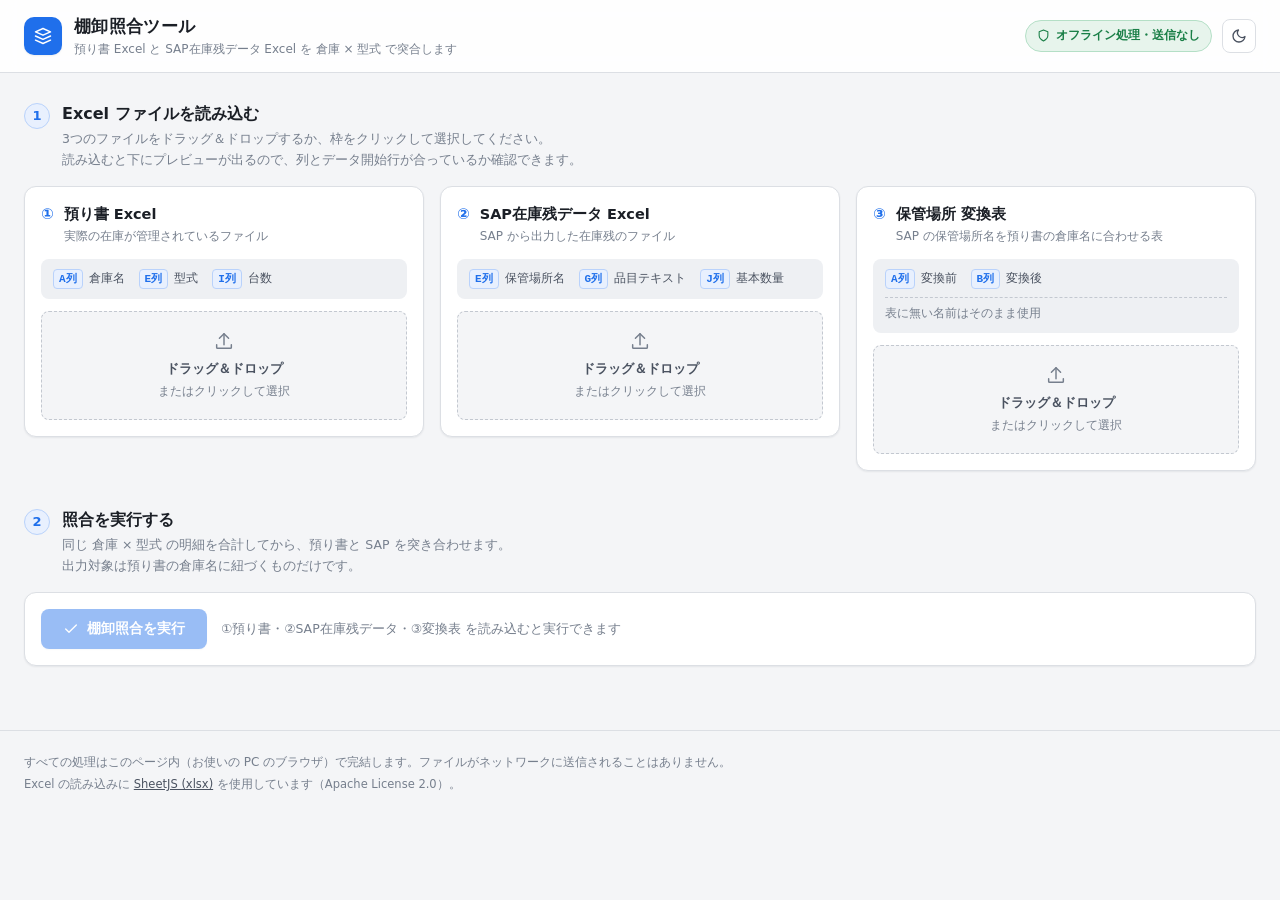
==== commit e89e8113: "ファイル名称を預り書/SAP在庫残データに変更し、出力を預り書の倉庫に限定 - ①のファイル名称を「実棚 Excel」から「預り書 Excel」に変更 - ②のファイル名称を「SAP Excel」から" ====
--- a/棚卸照合ツール.html
+++ b/棚卸照合ツール.html
@@ -3,7 +3,7 @@
 <head>
 <meta charset="UTF-8">
 <meta name="viewport" content="width=device-width, initial-scale=1">
-<title>棚卸照合ツール｜実棚 × SAP</title>
+<title>棚卸照合ツール｜預り書 × SAP在庫残</title>
 <style>/* ============================================================
    棚卸照合ツール スタイル
    Windows 標準フォントで日本語が綺麗に出るよう調整。ライト / ダーク 両対応。
@@ -864,7 +864,7 @@
       </span>
       <div>
         <h1>棚卸照合ツール</h1>
-        <p class="brand-sub">実棚 Excel と SAP Excel を 倉庫 × 型式 で突合します</p>
+        <p class="brand-sub">預り書 Excel と SAP在庫残データ Excel を 倉庫 × 型式 で突合します</p>
       </div>
     </div>
     <div class="topbar-actions">
@@ -897,12 +897,12 @@
     </div>
 
     <div class="cards" id="cards">
-      <!-- ① 実棚 -->
+      <!-- ① 預り書 -->
       <article class="card" data-file="actual">
         <div class="card-head">
           <span class="card-no">①</span>
           <div class="card-title">
-            <h3>実棚 Excel</h3>
+            <h3>預り書 Excel</h3>
             <p>実際の在庫が管理されているファイル</p>
           </div>
         </div>
@@ -911,7 +911,7 @@
           <li><b>E列</b><span>型式</span></li>
           <li><b>I列</b><span>台数</span></li>
         </ul>
-        <div class="drop" tabindex="0" role="button" aria-label="実棚 Excel を選択">
+        <div class="drop" tabindex="0" role="button" aria-label="預り書 Excel を選択">
           <input type="file" accept=".xlsx,.xlsm,.xlsb,.xls,.csv" hidden>
           <div class="drop-empty">
             <svg viewBox="0 0 24 24" fill="none" stroke="currentColor" stroke-width="1.6" stroke-linecap="round" stroke-linejoin="round" aria-hidden="true">
@@ -944,8 +944,8 @@
         <div class="card-head">
           <span class="card-no">②</span>
           <div class="card-title">
-            <h3>SAP Excel</h3>
-            <p>SAP から出力した在庫ファイル</p>
+            <h3>SAP在庫残データ Excel</h3>
+            <p>SAP から出力した在庫残のファイル</p>
           </div>
         </div>
         <ul class="cols">
@@ -953,7 +953,7 @@
           <li><b>G列</b><span>品目テキスト</span></li>
           <li><b>J列</b><span>基本数量</span></li>
         </ul>
-        <div class="drop" tabindex="0" role="button" aria-label="SAP Excel を選択">
+        <div class="drop" tabindex="0" role="button" aria-label="SAP在庫残データ Excel を選択">
           <input type="file" accept=".xlsx,.xlsm,.xlsb,.xls,.csv" hidden>
           <div class="drop-empty">
             <svg viewBox="0 0 24 24" fill="none" stroke="currentColor" stroke-width="1.6" stroke-linecap="round" stroke-linejoin="round" aria-hidden="true">
@@ -987,7 +987,7 @@
           <span class="card-no">③</span>
           <div class="card-title">
             <h3>保管場所 変換表</h3>
-            <p>SAP の保管場所名を実棚の倉庫名に合わせる表</p>
+            <p>SAP の保管場所名を預り書の倉庫名に合わせる表</p>
           </div>
         </div>
         <ul class="cols">
@@ -1031,7 +1031,8 @@
       <span class="step-no">2</span>
       <div>
         <h2>照合を実行する</h2>
-        <p class="step-desc">同じ 倉庫 × 型式 の明細を合計してから、実棚と SAP を突き合わせます。</p>
+        <p class="step-desc">同じ 倉庫 × 型式 の明細を合計してから、預り書と SAP を突き合わせます。<br>
+          出力対象は預り書の倉庫名に紐づくものだけです。</p>
       </div>
     </div>
     <div class="run-bar">
@@ -1106,10 +1107,10 @@
             <th class="th-status" data-sort="status">判定</th>
             <th data-sort="warehouse">倉庫名</th>
             <th data-sort="model">型式</th>
-            <th class="num" data-sort="actualQty">実棚台数</th>
+            <th class="num" data-sort="actualQty">預り書台数</th>
             <th class="num" data-sort="sapQty">SAP基本数量</th>
-            <th class="num" data-sort="delta">差異<span class="th-sub">実棚 − SAP</span></th>
-            <th class="num" data-sort="actualLines">実棚<span class="th-sub">明細数</span></th>
+            <th class="num" data-sort="delta">差異<span class="th-sub">預り書 − SAP</span></th>
+            <th class="num" data-sort="actualLines">預り書<span class="th-sub">明細数</span></th>
             <th class="num" data-sort="sapLines">SAP<span class="th-sub">明細数</span></th>
             <th data-sort="sapSourceNames">SAP保管場所名<span class="th-sub">変換前</span></th>
           </tr>
@@ -1254,7 +1255,7 @@
 <script>/*
  * 棚卸照合ロジック（DOM 非依存）
  *
- * 実棚 Excel（倉庫名 / 型式 / 台数）と SAP Excel（保管場所名 / 品目テキスト / 基本数量）を
+ * 預り書 Excel（倉庫名 / 型式 / 台数）と SAP在庫残データ Excel（保管場所名 / 品目テキスト / 基本数量）を
  * 「倉庫名 × 型式」単位に集計して突合する。
  * ブラウザでは globalThis.Reconcile として、Node からは require で利用する。
  */
@@ -1263,7 +1264,7 @@
 
   /** 判定区分。結果の並び順もこの順序に従う（差異を上に出す） */
   var STATUS = {
-    ACTUAL_ONLY: '実棚のみ',
+    ACTUAL_ONLY: '預り書のみ',
     SAP_ONLY: 'SAPのみ',
     DIFF: '差異',
     MATCH: '一致'
@@ -1420,7 +1421,7 @@
    * @param {object} opts
    *   - cols: {warehouse, model, qty} 列文字
    *   - startRow: 元 Excel の行番号（1 始まり）
-   *   - label: 警告メッセージ用の名称（"実棚" / "SAP"）
+   *   - label: 警告メッセージ用の名称（"預り書" / "SAP"）
    *   - locationMap: 指定時は倉庫名に変換表を適用する
    */
   function aggregate(rows, opts) {
@@ -1431,6 +1432,7 @@
 
     var groups = new Map();
     var warnings = [];
+    var warehouses = new Set();
     var stats = { rows: 0, used: 0, skippedBlank: 0, badQty: 0, unconverted: 0, total: 0 };
 
     for (var i = 0; i < rows.length; i++) {
@@ -1446,6 +1448,11 @@
       if (isBlankRow) continue;
 
       stats.rows++;
+
+      // 型式が空で集計対象外になる行でも、倉庫名そのものは存在するものとして覚えておく
+      if (rawWarehouse !== '') {
+        warehouses.add(map ? convertLocation(rawWarehouse, map).name : rawWarehouse);
+      }
 
       if (rawWarehouse === '' || model === '') {
         stats.skippedBlank++;
@@ -1502,19 +1509,26 @@
       stats.total += parsed.value;
     }
 
-    return { groups: groups, warnings: warnings, stats: stats };
+    return { groups: groups, warnings: warnings, stats: stats, warehouses: warehouses };
   }
 
   /**
-   * 集計済みの実棚と SAP をフルアウタージョインして判定を付ける。
-   * @param {Map} actualGroups 実棚側の集計
+   * 集計済みの預り書と SAP をフルアウタージョインして判定を付ける。
+   *
+   * 出力対象は「預り書に存在する倉庫」に限定する。SAP 側にしか無い倉庫
+   * （自社倉庫ではない取引先名など）の在庫は棚卸の対象外なので結果に含めない。
+   *
+   * @param {Map} actualGroups 預り書側の集計
    * @param {Map} sapGroups SAP 側の集計
+   * @param {Set} allowedWarehouses 預り書に存在する倉庫名。省略時は絞り込まない。
    */
-  function compare(actualGroups, sapGroups) {
+  function compare(actualGroups, sapGroups, allowedWarehouses) {
     var results = [];
+    var excluded = new Map();
     var summary = {
       match: 0, diff: 0, actualOnly: 0, sapOnly: 0,
-      actualTotal: 0, sapTotal: 0, keys: 0
+      actualTotal: 0, sapTotal: 0, keys: 0,
+      excludedKeys: 0, excludedLines: 0, excludedQty: 0
     };
 
     actualGroups.forEach(function (a) {
@@ -1549,8 +1563,31 @@
     });
 
     sapGroups.forEach(function (s) {
+      if (actualGroups.has(s.key)) {
+        summary.sapTotal += s.qty;
+        return;
+      }
+
+      // 預り書に無い倉庫は棚卸の対象外。件数だけ数えて結果には含めない。
+      if (allowedWarehouses && !allowedWarehouses.has(s.warehouse)) {
+        summary.excludedKeys++;
+        summary.excludedLines += s.lines;
+        summary.excludedQty += s.qty;
+        var ex = excluded.get(s.warehouse);
+        if (!ex) {
+          ex = { warehouse: s.warehouse, keys: 0, lines: 0, qty: 0, sourceNames: [] };
+          excluded.set(s.warehouse, ex);
+        }
+        ex.keys++;
+        ex.lines += s.lines;
+        ex.qty += s.qty;
+        s.sourceNames.forEach(function (name) {
+          if (ex.sourceNames.indexOf(name) === -1) ex.sourceNames.push(name);
+        });
+        return;
+      }
+
       summary.sapTotal += s.qty;
-      if (actualGroups.has(s.key)) return;
       summary.sapOnly++;
       results.push({
         status: STATUS.SAP_ONLY,
@@ -1569,7 +1606,11 @@
 
     summary.keys = results.length;
     sortResults(results);
-    return { results: results, summary: summary };
+
+    var excludedList = Array.from(excluded.values());
+    excludedList.sort(function (x, y) { return y.lines - x.lines; });
+
+    return { results: results, summary: summary, excluded: excludedList };
   }
 
   /** 差異を上に、その中は倉庫名→型式の昇順で並べる */
@@ -1643,7 +1684,7 @@
     var actual = aggregate(input.actual.rows, {
       cols: { warehouse: 'A', model: 'E', qty: 'I' },
       startRow: input.actual.startRow,
-      label: '実棚',
+      label: '預り書',
       labels: { warehouse: '倉庫名(A列)', model: '型式(E列)', qty: '台数(I列)' }
     });
 
@@ -1655,12 +1696,15 @@
       locationMap: mapping.map
     });
 
-    var compared = compare(actual.groups, sap.groups);
+    // 出力は預り書に存在する倉庫のものだけに絞る
+    var compared = compare(actual.groups, sap.groups, actual.warehouses);
+    // 表記ゆれの調査には対象外にした倉庫も含めて見たいので、絞り込み前で突き合わせる
     var nearMisses = findNearMisses(actual.groups, sap.groups);
 
     return {
       results: compared.results,
       summary: compared.summary,
+      excluded: compared.excluded,
       stats: { actual: actual.stats, sap: sap.stats, mappingCount: mapping.count },
       warnings: {
         mapping: mapping.warnings,
@@ -1679,8 +1723,8 @@
   }
 
   var CSV_HEADER = [
-    '判定', '倉庫名', '型式', '実棚台数', 'SAP基本数量', '差異(実棚-SAP)',
-    '実棚明細件数', 'SAP明細件数', 'SAP保管場所名(変換前)'
+    '判定', '倉庫名', '型式', '預り書台数', 'SAP基本数量', '差異(預り書-SAP)',
+    '預り書明細件数', 'SAP明細件数', 'SAP保管場所名(変換前)'
   ];
 
   /**
@@ -1745,7 +1789,7 @@
   /** ファイル種別ごとの定義。使用列は仕様どおり固定。 */
   var FILE_DEFS = {
     actual: {
-      label: '実棚 Excel',
+      label: '預り書 Excel',
       columns: [
         { col: 'A', name: '倉庫名' },
         { col: 'E', name: '型式' },
@@ -1753,7 +1797,7 @@
       ]
     },
     sap: {
-      label: 'SAP Excel',
+      label: 'SAP在庫残データ Excel',
       columns: [
         { col: 'E', name: '保管場所名' },
         { col: 'G', name: '品目テキスト' },
@@ -2064,8 +2108,8 @@
       setRunHint('3ファイルとも読み込み済みです。実行できます。', false);
     } else {
       var missing = [];
-      if (!state.actual) missing.push('①実棚');
-      if (!state.sap) missing.push('②SAP');
+      if (!state.actual) missing.push('①預り書');
+      if (!state.sap) missing.push('②SAP在庫残データ');
       if (!state.mapping) missing.push('③変換表');
       setRunHint(missing.join('・') + ' を読み込むと実行できます', true);
     }
@@ -2200,7 +2244,7 @@
     box.innerHTML = '';
     box.appendChild(statCard('ok', '一致', s.match, '件'));
     box.appendChild(statCard('diff', '数量差異', s.diff, '件'));
-    box.appendChild(statCard('actual-only', '実棚のみ（SAP未登録）', s.actualOnly, '件'));
+    box.appendChild(statCard('actual-only', R.STATUS.ACTUAL_ONLY + '（SAP未登録）', s.actualOnly, '件'));
     box.appendChild(statCard('sap-only', 'SAPのみ（現物なし）', s.sapOnly, '件'));
   }
 
@@ -2218,12 +2262,12 @@
     }
 
     entry('照合キー数（倉庫×型式）', fmtNum(s.keys));
-    entry('実棚 合計台数', fmtNum(s.actualTotal));
+    entry('預り書 合計台数', fmtNum(s.actualTotal));
     entry('SAP 合計数量', fmtNum(s.sapTotal));
     var deltaClass = Math.abs(s.actualTotal - s.sapTotal) <= R.EPSILON ? 'zero'
       : (s.actualTotal - s.sapTotal > 0 ? 'pos' : 'neg');
     entry('合計差異', fmtNum(s.actualTotal - s.sapTotal), deltaClass);
-    entry('取込明細数', fmtNum(st.actual.used) + ' / ' + fmtNum(st.sap.used) + '（実棚 / SAP）');
+    entry('取込明細数', fmtNum(st.actual.used) + ' / ' + fmtNum(st.sap.used) + '（預り書 / SAP）');
     entry('変換表', fmtNum(st.mappingCount) + '件');
   }
 
@@ -2240,8 +2284,24 @@
     }
 
     collect('変換表について', out.warnings.mapping);
-    collect('実棚 Excel について', out.warnings.actual);
-    collect('SAP Excel について', out.warnings.sap);
+    collect('預り書 Excel について', out.warnings.actual);
+    collect('SAP在庫残データ Excel について', out.warnings.sap);
+
+    if (out.excluded && out.excluded.length) {
+      var excludedItems = out.excluded.map(function (e) {
+        var source = e.sourceNames.filter(function (n) { return n !== e.warehouse; });
+        return '「' + e.warehouse + '」' +
+          (source.length ? '（変換前: ' + source.join(' / ') + '）' : '') +
+          ' … ' + e.keys + '型式 / ' + e.lines + '明細 / 数量 ' + R.formatQuantity(e.qty);
+      });
+      sections.push({
+        title: '預り書に無い倉庫のため出力対象外にしました（' +
+          out.summary.excludedKeys + '型式 / ' + out.summary.excludedLines + '明細）',
+        items: excludedItems.concat([
+          '倉庫名の書き間違いでここに出ている場合は、預り書または変換表を直してから再実行してください。'
+        ])
+      });
+    }
 
     if (out.stats.sap.unconverted > 0) {
       sections.push({
@@ -2252,7 +2312,7 @@
 
     if (out.nearMisses.length) {
       var items = out.nearMisses.map(function (m) {
-        return '実棚「' + m.actualWarehouse + ' / ' + m.actualModel + '」と SAP「' +
+        return '預り書「' + m.actualWarehouse + ' / ' + m.actualModel + '」と SAP「' +
           m.sapWarehouse + ' / ' + m.sapModel + '」は空白・全角半角だけが異なります。';
       });
       sections.push({
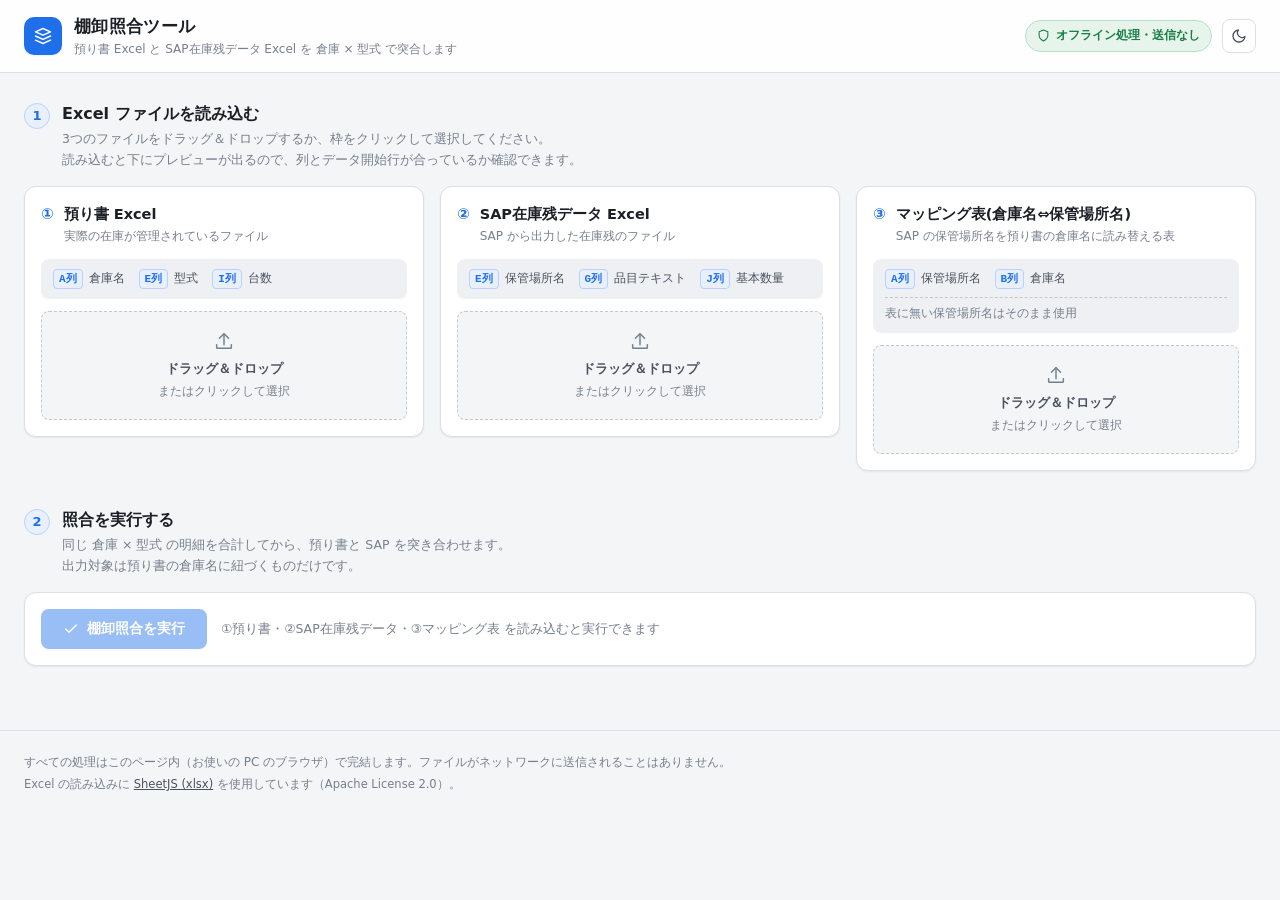
==== commit 47ae6b90: "マッピング表を同梱し、③の名称を変更 - 実運用のマッピング表を「マッピング表(倉庫名⇔保管場所名).xlsx」として   HTML と同じリポジトリ直下に配置（保管場所名→倉庫名 23件） - ③の" ====
--- a/棚卸照合ツール.html
+++ b/棚卸照合ツール.html
@@ -981,21 +981,21 @@
         <div class="preview" hidden></div>
       </article>
 
-      <!-- ③ 変換表 -->
+      <!-- ③ マッピング表 -->
       <article class="card" data-file="mapping">
         <div class="card-head">
           <span class="card-no">③</span>
           <div class="card-title">
-            <h3>保管場所 変換表</h3>
-            <p>SAP の保管場所名を預り書の倉庫名に合わせる表</p>
+            <h3>マッピング表(倉庫名⇔保管場所名)</h3>
+            <p>SAP の保管場所名を預り書の倉庫名に読み替える表</p>
           </div>
         </div>
         <ul class="cols">
-          <li><b>A列</b><span>変換前</span></li>
-          <li><b>B列</b><span>変換後</span></li>
-          <li class="cols-note">表に無い名前はそのまま使用</li>
+          <li><b>A列</b><span>保管場所名</span></li>
+          <li><b>B列</b><span>倉庫名</span></li>
+          <li class="cols-note">表に無い保管場所名はそのまま使用</li>
         </ul>
-        <div class="drop" tabindex="0" role="button" aria-label="変換表 Excel を選択">
+        <div class="drop" tabindex="0" role="button" aria-label="マッピング表 Excel を選択">
           <input type="file" accept=".xlsx,.xlsm,.xlsb,.xls,.csv" hidden>
           <div class="drop-empty">
             <svg viewBox="0 0 24 24" fill="none" stroke="currentColor" stroke-width="1.6" stroke-linecap="round" stroke-linejoin="round" aria-hidden="true">
@@ -1370,7 +1370,7 @@
   }
 
   /**
-   * 変換表（A列=変換前 / B列=変換後）を辞書化する。
+   * マッピング表（A列=保管場所名 / B列=倉庫名）を辞書化する。
    * 同じ変換前が複数あれば後勝ちとし、警告に記録する。
    * @param {Array<Array<*>>} rows シートの生データ（開始行以降）
    * @param {number} startRow 元 Excel の行番号（1 始まり）。警告メッセージ用。
@@ -1388,16 +1388,16 @@
 
       if (from === '' && to === '') continue;
       if (from === '') {
-        warnings.push('変換表 ' + excelRow + '行目: 変換前(A列)が空のため無視しました。');
+        warnings.push('マッピング表 ' + excelRow + '行目: 変換前(A列)が空のため無視しました。');
         continue;
       }
       if (to === '') {
-        warnings.push('変換表 ' + excelRow + '行目: 変換後(B列)が空のため無視しました（「' + from + '」は変換されません）。');
+        warnings.push('マッピング表 ' + excelRow + '行目: 変換後(B列)が空のため無視しました（「' + from + '」は変換されません）。');
         continue;
       }
       if (Object.prototype.hasOwnProperty.call(map, from) && map[from] !== to) {
         warnings.push(
-          '変換表 ' + excelRow + '行目: 「' + from + '」の変換先が重複しています（「' +
+          'マッピング表 ' + excelRow + '行目: 「' + from + '」の変換先が重複しています（「' +
           map[from] + '」→「' + to + '」で上書き）。'
         );
       }
@@ -1407,7 +1407,7 @@
     return { map: map, warnings: warnings, count: count };
   }
 
-  /** 変換表を適用する。存在しなければ元の名前をそのまま使う。 */
+  /** マッピング表を適用する。存在しなければ元の名前をそのまま使う。 */
   function convertLocation(name, map) {
     if (Object.prototype.hasOwnProperty.call(map, name)) {
       return { name: map[name], converted: true };
@@ -1422,7 +1422,7 @@
    *   - cols: {warehouse, model, qty} 列文字
    *   - startRow: 元 Excel の行番号（1 始まり）
    *   - label: 警告メッセージ用の名称（"預り書" / "SAP"）
-   *   - locationMap: 指定時は倉庫名に変換表を適用する
+   *   - locationMap: 指定時は倉庫名にマッピング表を適用する
    */
   function aggregate(rows, opts) {
     var wIdx = columnIndex(opts.cols.warehouse);
@@ -1805,10 +1805,10 @@
       ]
     },
     mapping: {
-      label: '変換表 Excel',
+      label: 'マッピング表 Excel',
       columns: [
-        { col: 'A', name: '変換前' },
-        { col: 'B', name: '変換後' }
+        { col: 'A', name: '保管場所名' },
+        { col: 'B', name: '倉庫名' }
       ]
     }
   };
@@ -2110,7 +2110,7 @@
       var missing = [];
       if (!state.actual) missing.push('①預り書');
       if (!state.sap) missing.push('②SAP在庫残データ');
-      if (!state.mapping) missing.push('③変換表');
+      if (!state.mapping) missing.push('③マッピング表');
       setRunHint(missing.join('・') + ' を読み込むと実行できます', true);
     }
   }
@@ -2268,7 +2268,7 @@
       : (s.actualTotal - s.sapTotal > 0 ? 'pos' : 'neg');
     entry('合計差異', fmtNum(s.actualTotal - s.sapTotal), deltaClass);
     entry('取込明細数', fmtNum(st.actual.used) + ' / ' + fmtNum(st.sap.used) + '（預り書 / SAP）');
-    entry('変換表', fmtNum(st.mappingCount) + '件');
+    entry('マッピング表', fmtNum(st.mappingCount) + '件');
   }
 
   function renderWarnings() {
@@ -2283,7 +2283,7 @@
       if (items && items.length) sections.push({ title: title, items: items });
     }
 
-    collect('変換表について', out.warnings.mapping);
+    collect('マッピング表について', out.warnings.mapping);
     collect('預り書 Excel について', out.warnings.actual);
     collect('SAP在庫残データ Excel について', out.warnings.sap);
 
@@ -2298,15 +2298,15 @@
         title: '預り書に無い倉庫のため出力対象外にしました（' +
           out.summary.excludedKeys + '型式 / ' + out.summary.excludedLines + '明細）',
         items: excludedItems.concat([
-          '倉庫名の書き間違いでここに出ている場合は、預り書または変換表を直してから再実行してください。'
+          '倉庫名の書き間違いでここに出ている場合は、預り書またはマッピング表を直してから再実行してください。'
         ])
       });
     }
 
     if (out.stats.sap.unconverted > 0) {
       sections.push({
-        title: '変換表に無い保管場所',
-        items: ['SAP の ' + out.stats.sap.unconverted + ' 明細は変換表に該当が無かったため、元の保管場所名のまま照合しました。']
+        title: 'マッピング表に無い保管場所',
+        items: ['SAP の ' + out.stats.sap.unconverted + ' 明細はマッピング表に該当が無かったため、元の保管場所名のまま照合しました。']
       });
     }
 
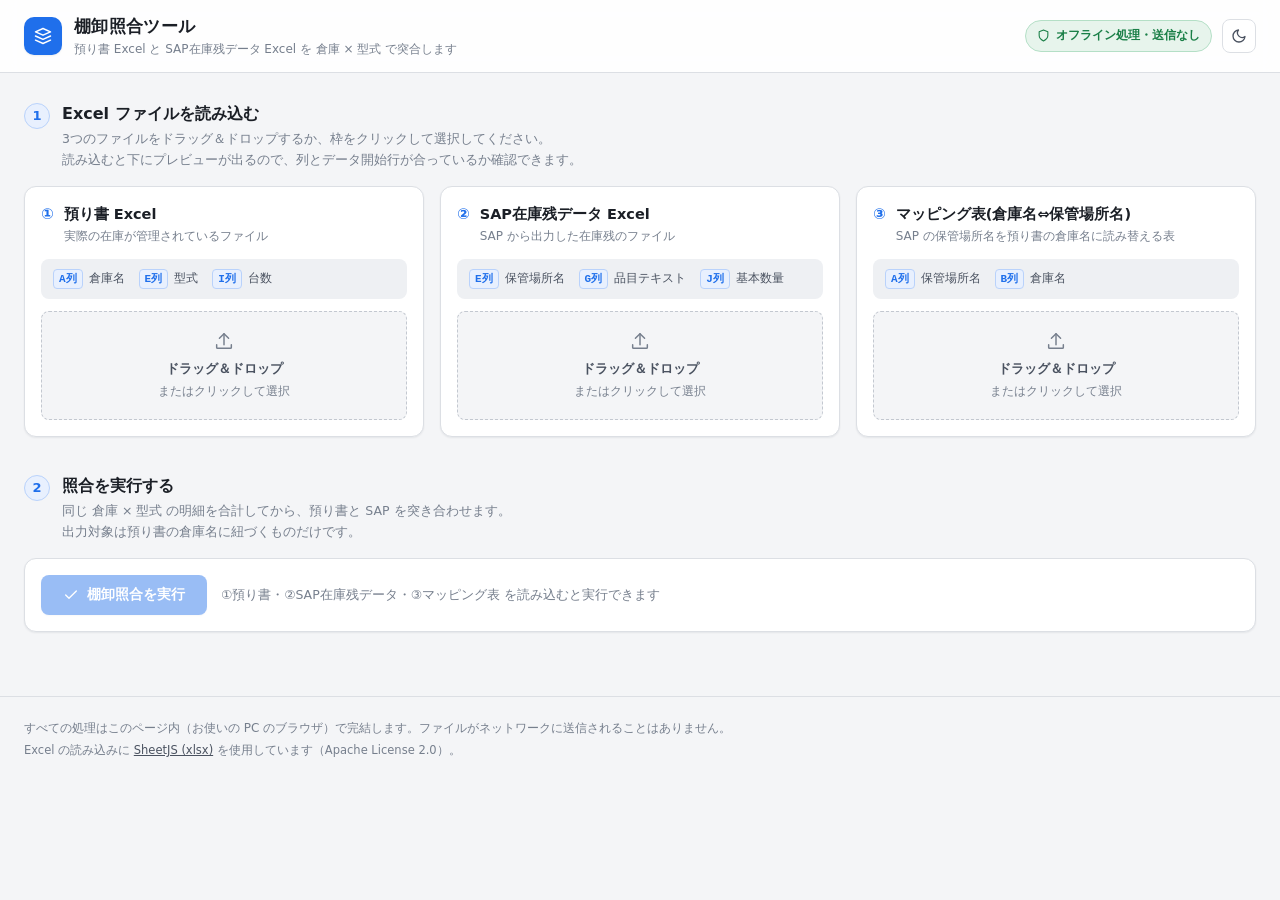
==== commit 9b538623: "③カードの「表に無い名前はそのまま使用」の注記を削除 使われなくなった .cols-note のスタイルも合わせて削除。 表示だけの変更で、マッピング表に無い保管場所名を元の名前のまま 照合する動作自" ====
--- a/棚卸照合ツール.html
+++ b/棚卸照合ツール.html
@@ -340,15 +340,6 @@
 }
 
 .cols span { color: var(--text-mid); }
-
-.cols-note {
-  width: 100%;
-  color: var(--text-dim);
-  font-size: 11.5px;
-  border-top: 1px dashed var(--line-strong);
-  padding-top: 6px;
-  margin-top: 2px;
-}
 
 .drop {
   border: 1.5px dashed var(--line-strong);
@@ -993,7 +984,6 @@
         <ul class="cols">
           <li><b>A列</b><span>保管場所名</span></li>
           <li><b>B列</b><span>倉庫名</span></li>
-          <li class="cols-note">表に無い保管場所名はそのまま使用</li>
         </ul>
         <div class="drop" tabindex="0" role="button" aria-label="マッピング表 Excel を選択">
           <input type="file" accept=".xlsx,.xlsm,.xlsb,.xls,.csv" hidden>
